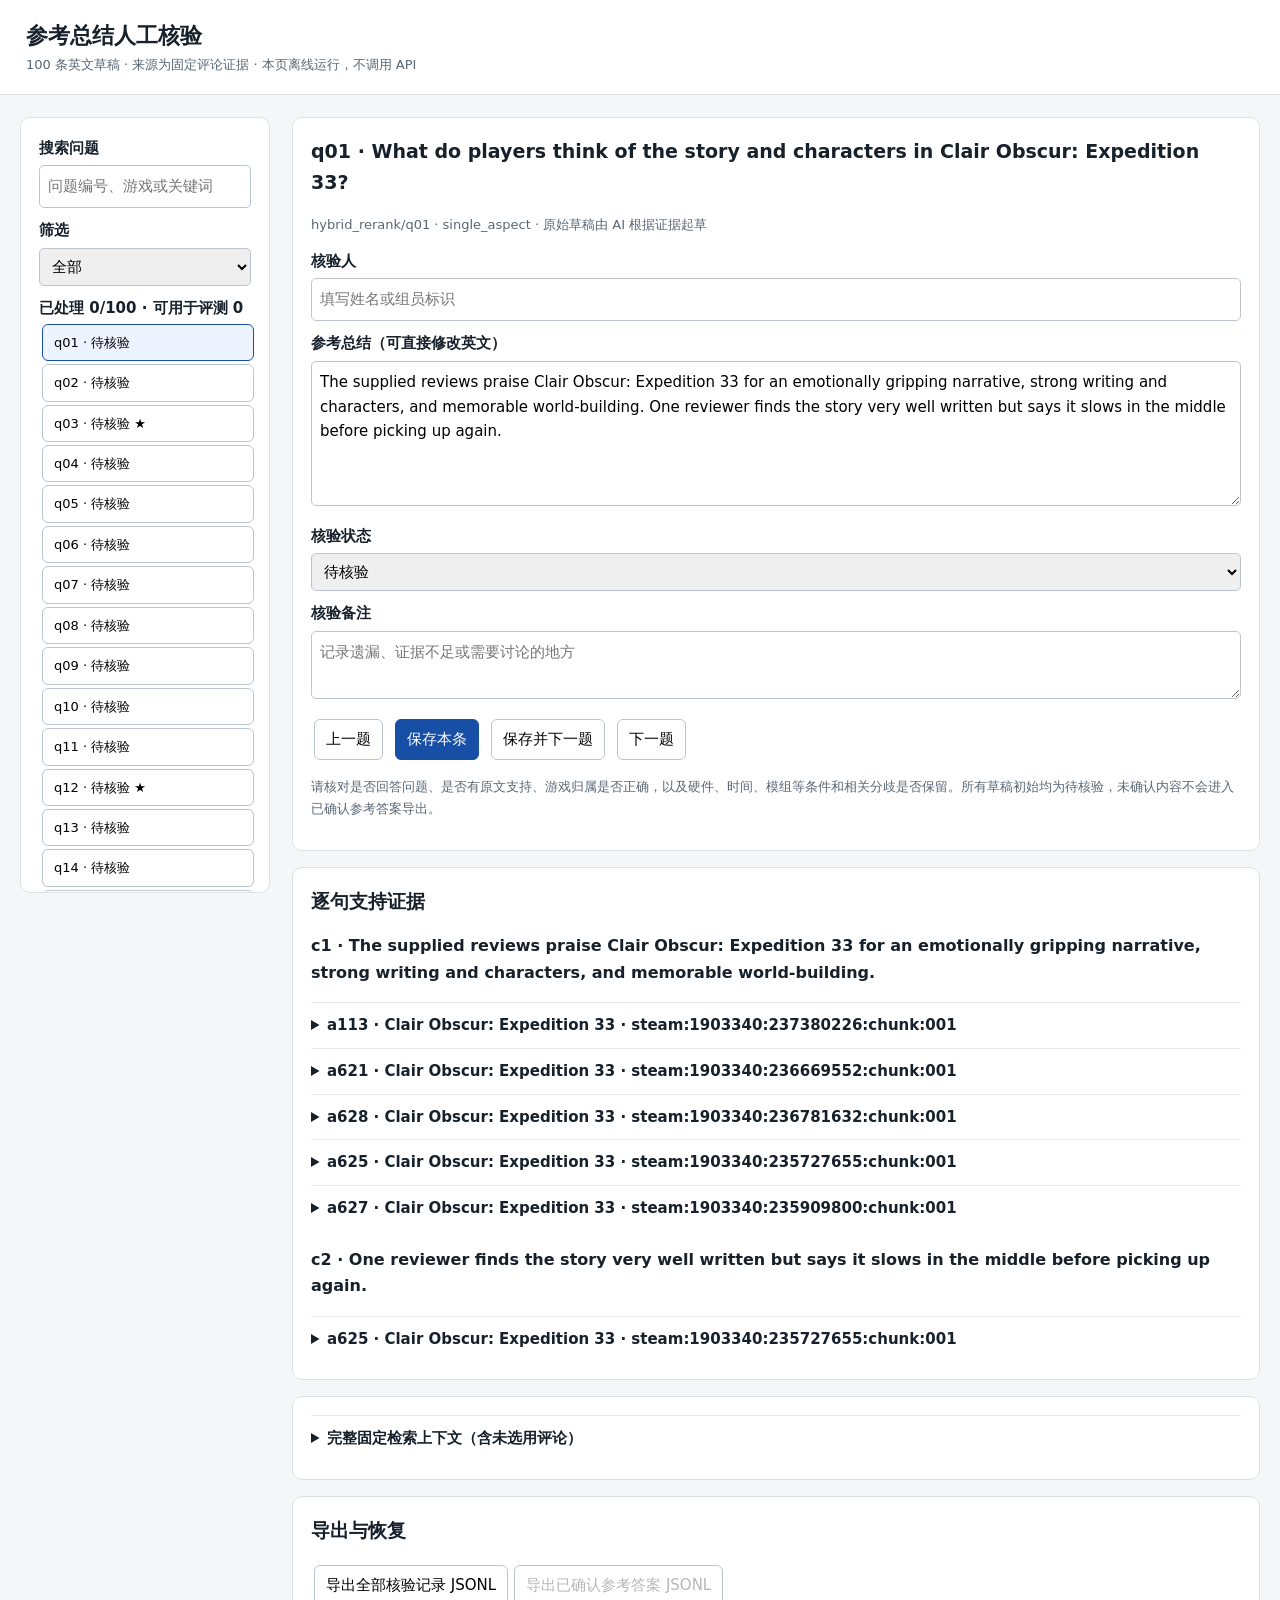
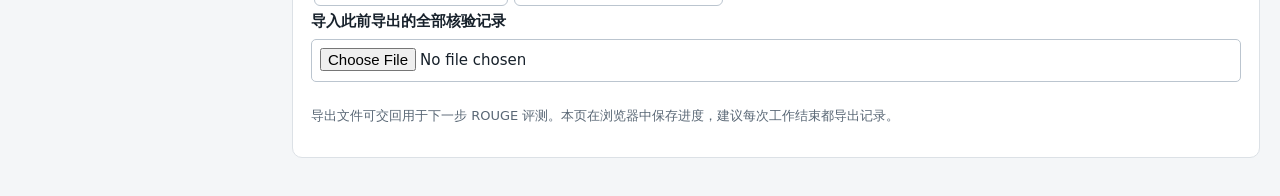
==== data/reference_summaries/drafts/review.html @ 27ceebaa "Draft evidence-grounded summary references for human review" ====
<!doctype html>
<html lang="zh-CN"><meta charset="utf-8"><meta name="viewport" content="width=device-width,initial-scale=1">
<title>参考总结人工核验 · AI6127</title>
<style>
body{font:15px/1.65 system-ui,sans-serif;margin:0;background:#f4f6f8;color:#17212b}header{background:#fff;border-bottom:1px solid #ddd;padding:18px 26px}h1{font-size:22px;margin:0}main{display:grid;grid-template-columns:250px minmax(0,1fr);gap:22px;max-width:1400px;margin:22px auto;padding:0 20px}aside,.card{background:#fff;border:1px solid #dce1e6;border-radius:10px;padding:18px;margin-bottom:16px}aside{align-self:start;max-height:82vh;overflow:auto;position:sticky;top:12px}button,input,select,textarea{font:inherit}button{cursor:pointer;padding:7px 11px;border:1px solid #bbc5cf;border-radius:6px;background:white;margin:3px}button.primary{background:#174ea6;color:#fff;border-color:#174ea6}input,select,textarea{box-sizing:border-box;width:100%;border:1px solid #bbc5cf;border-radius:5px;padding:8px;margin:5px 0 10px}textarea{min-height:145px;resize:vertical}#queries button{display:block;text-align:left;width:100%;font-size:13px}#queries button.active{border-color:#174ea6;background:#eef4ff}.muted{color:#596775;font-size:13px}.note{background:#fff7dc;border-left:4px solid #d89d00;padding:10px 14px}.quote{white-space:pre-wrap;background:#f6f8fa;padding:12px;border-radius:5px;font-size:14px}h2{font-size:19px;margin-top:0}h3{font-size:16px}summary{cursor:pointer;font-weight:600}details{border-top:1px solid #e5e8eb;padding:10px 0}#message{color:#174ea6;margin:8px 0}label{display:block;font-weight:600}#progress{font-weight:600}.toolbar{display:flex;gap:6px;flex-wrap:wrap}@media(max-width:800px){main{grid-template-columns:1fr}aside{position:static;max-height:230px}}
</style>
<header><h1>参考总结人工核验</h1><div class="muted">100 条英文草稿 · 来源为固定评论证据 · 本页离线运行，不调用 API</div></header>
<main><aside><label for="search">搜索问题</label><input id="search" placeholder="问题编号、游戏或关键词"><label for="filter">筛选</label><select id="filter"><option value="all">全部</option><option value="pending">待核验</option><option value="priority">优先核验：证据边界与限定条件</option><option value="accepted">已确认或修改</option></select><div id="progress"></div><div id="queries"></div></aside>
<section><div class="card"><h2 id="question"></h2><p class="muted" id="case-meta"></p><p id="scope-note" class="note" hidden></p><label for="reviewer">核验人</label><input id="reviewer" placeholder="填写姓名或组员标识"><label for="reference">参考总结（可直接修改英文）</label><textarea id="reference"></textarea><label for="decision">核验状态</label><select id="decision"><option value="pending">待核验</option><option value="approved">确认原草稿</option><option value="edited">修改后确认</option><option value="rejected">不采用，暂不作为参考答案</option></select><label for="notes">核验备注</label><textarea id="notes" style="min-height:65px" placeholder="记录遗漏、证据不足或需要讨论的地方"></textarea><div class="toolbar"><button id="previous">上一题</button><button id="save" class="primary">保存本条</button><button id="save-next">保存并下一题</button><button id="next">下一题</button></div><div id="message" role="status"></div><p class="muted">请核对是否回答问题、是否有原文支持、游戏归属是否正确，以及硬件、时间、模组等条件和相关分歧是否保留。所有草稿初始均为待核验，未确认内容不会进入已确认参考答案导出。</p></div>
<div class="card"><h2>逐句支持证据</h2><div id="claim-evidence"></div></div>
<div class="card"><details><summary>完整固定检索上下文（含未选用评论）</summary><div id="all-evidence"></div></details></div>
<div class="card"><h2>导出与恢复</h2><button id="export-all">导出全部核验记录 JSONL</button><button id="export-approved">导出已确认参考答案 JSONL</button><label for="import">导入此前导出的全部核验记录</label><input id="import" type="file" accept=".jsonl,.json"><p class="muted">导出文件可交回用于下一步 ROUGE 评测。本页在浏览器中保存进度，建议每次工作结束都导出记录。</p></div></section></main>
<script id="draft-data" type="application/json">[{"id": "hybrid_rerank/q01", "query_id": "q01", "query": "What do players think of the story and characters in Clair Obscur: Expedition 33?", "query_type": "single_aspect", "target_games": ["Clair Obscur: Expedition 33"], "draft_reference_summary": "The supplied reviews praise Clair Obscur: Expedition 33 for an emotionally gripping narrative, strong writing and characters, and memorable world-building. One reviewer finds the story very well written but says it slows in the middle before picking up again.", "reference": null, "review_status": "pending", "reviewer": "", "review_notes": "", "drafted_by": "assistant", "human_reviewed": false, "context_sha256": "7af59c6c6f4c9b48e28a5bf43393e045c82f1471c44e0aca0e6c3d0bb4e64080", "draft_claims": [{"claim_id": "c1", "text": "The supplied reviews praise Clair Obscur: Expedition 33 for an emotionally gripping narrative, strong writing and characters, and memorable world-building.", "source_role": "supporting_review", "supporting_evidence": [{"sample_id": "a113", "chunk_id": "steam:1903340:237380226:chunk:001", "game_name": "Clair Obscur: Expedition 33", "quote": "✅ Pros: Emotionally gripping narrative with deep themes, innovative turn-based combat with real-time parry/dodge mechanics, breathtaking Surrealist \u0026 Belle Époque art direction, phenomenal soundtrack and top-tier voice acting.\n❌ Cons: Strict combat timing requirements can feel exhausting for some, linear world exploration with limited traversal options, lack of a minimap and minor visual lip-sync bugs.\n🏆Rating: 8.8 / 10", "start": 0, "end": 423, "offset_unit": "unicode_codepoint", "source_url": "https://steamcommunity.com/profiles/76561198340334007/recommended/1903340/"}, {"sample_id": "a621", "chunk_id": "steam:1903340:236669552:chunk:001", "game_name": "Clair Obscur: Expedition 33", "quote": "Chrono trigger WAS my favorite game of all time. I play and enjoy every genre of gaming. FPS, Metroidvanias, Rogue lites, Platformers and so on. Expedition 33 did everything that Chrono trigger didn't, and was just as innovative. Absolute perfection. Story, Writing, Voice Acting, Pacing, Gameplay, Graphics, Soundtrack... ALL 10's.\n\nImagine playing an incredibly fun and challenging game, and reading the greatest book, and watching the best movie... all at the SAME TIME. Brain broken. You owe it to yourself to play this one through.", "start": 0, "end": 536, "offset_unit": "unicode_codepoint", "source_url": "https://steamcommunity.com/profiles/76561199070424998/recommended/1903340/"}, {"sample_id": "a628", "chunk_id": "steam:1903340:236781632:chunk:001", "game_name": "Clair Obscur: Expedition 33", "quote": "Expedition 33 was an amazing experience from start to finish. The story, music, visuals and combat are all fantastic, and it's one of those games that sticks with you long after you finish it. Definitely worth playing.", "start": 0, "end": 218, "offset_unit": "unicode_codepoint", "source_url": "https://steamcommunity.com/profiles/76561198107443086/recommended/1903340/"}, {"sample_id": "a625", "chunk_id": "steam:1903340:235727655:chunk:001", "game_name": "Clair Obscur: Expedition 33", "quote": "- Soundtrack is phenomenal\n- Story is incredibly well written, although slightly stagnates in the middle but then picks up again\n- Characters are intriguing and well-designed\n- Exploration is somewhat rewarding\n- Combat is serviceable, with decent enemy variety, nothing groundbreaking but not bad either\n\nThe story, characters and soundtrack heavily carries the game.\n\n8/10", "start": 0, "end": 374, "offset_unit": "unicode_codepoint", "source_url": "https://steamcommunity.com/profiles/76561198209703324/recommended/1903340/"}, {"sample_id": "a627", "chunk_id": "steam:1903340:235909800:chunk:001", "game_name": "Clair Obscur: Expedition 33", "quote": "Those who love turn based combat and little bit of difficulty, soundtracks are really good and world building is beautiful, I usually like fromsoftware art direction but here they did a good job.\nI am looking forward to future \"Clair Obscur:\" titles", "start": 0, "end": 249, "offset_unit": "unicode_codepoint", "source_url": "https://steamcommunity.com/profiles/76561199087995165/recommended/1903340/"}]}, {"claim_id": "c2", "text": "One reviewer finds the story very well written but says it slows in the middle before picking up again.", "source_role": "supporting_review", "supporting_evidence": [{"sample_id": "a625", "chunk_id": "steam:1903340:235727655:chunk:001", "game_name": "Clair Obscur: Expedition 33", "quote": "- Soundtrack is phenomenal\n- Story is incredibly well written, although slightly stagnates in the middle but then picks up again\n- Characters are intriguing and well-designed\n- Exploration is somewhat rewarding\n- Combat is serviceable, with decent enemy variety, nothing groundbreaking but not bad either\n\nThe story, characters and soundtrack heavily carries the game.\n\n8/10", "start": 0, "end": 374, "offset_unit": "unicode_codepoint", "source_url": "https://steamcommunity.com/profiles/76561198209703324/recommended/1903340/"}]}], "fixed_context": [{"chunk_id": "steam:1903340:233702152:chunk:001", "text": "At first, the turn-based combat made me think this looked like a mobile game. But after watching a few videos, reading reviews, and playing for just two hours, I realized how incredible it truly is. The story, unique combat system, visuals, and optimization are all outstanding. Clair Obscur: Expedition 33 is an unforgettable experience that will stay with me forever. I’ll definitely play it again.", "game_name": "Clair Obscur: Expedition 33", "source_url": "https://steamcommunity.com/profiles/76561198104160549/recommended/1903340/"}, {"chunk_id": "steam:1903340:236781632:chunk:001", "text": "Expedition 33 was an amazing experience from start to finish. The story, music, visuals and combat are all fantastic, and it's one of those games that sticks with you long after you finish it. Definitely worth playing.", "game_name": "Clair Obscur: Expedition 33", "source_url": "https://steamcommunity.com/profiles/76561198107443086/recommended/1903340/"}, {"chunk_id": "steam:1903340:236669552:chunk:001", "text": "Chrono trigger WAS my favorite game of all time. I play and enjoy every genre of gaming. FPS, Metroidvanias, Rogue lites, Platformers and so on. Expedition 33 did everything that Chrono trigger didn't, and was just as innovative. Absolute perfection. Story, Writing, Voice Acting, Pacing, Gameplay, Graphics, Soundtrack... ALL 10's.\n\nImagine playing an incredibly fun and challenging game, and reading the greatest book, and watching the best movie... all at the SAME TIME. Brain broken. You owe it to yourself to play this one through.", "game_name": "Clair Obscur: Expedition 33", "source_url": "https://steamcommunity.com/profiles/76561199070424998/recommended/1903340/"}, {"chunk_id": "steam:1903340:235727655:chunk:001", "text": "- Soundtrack is phenomenal\n- Story is incredibly well written, although slightly stagnates in the middle but then picks up again\n- Characters are intriguing and well-designed\n- Exploration is somewhat rewarding\n- Combat is serviceable, with decent enemy variety, nothing groundbreaking but not bad either\n\nThe story, characters and soundtrack heavily carries the game.\n\n8/10", "game_name": "Clair Obscur: Expedition 33", "source_url": "https://steamcommunity.com/profiles/76561198209703324/recommended/1903340/"}, {"chunk_id": "steam:367520:235420004:chunk:001", "text": "One of the best games I've played, coming from someone who doesn't generally play platformers, metroidvanias, or souls-likes. Beautiful game, challenging gameplay, and incredible story and characters. Plenty for any type of player and it will be my life mission to platinum the game", "game_name": "Hollow Knight", "source_url": "https://steamcommunity.com/profiles/76561198318975591/recommended/367520/"}, {"chunk_id": "steam:1903340:235909800:chunk:001", "text": "Those who love turn based combat and little bit of difficulty, soundtracks are really good and world building is beautiful, I usually like fromsoftware art direction but here they did a good job.\nI am looking forward to future \"Clair Obscur:\" titles", "game_name": "Clair Obscur: Expedition 33", "source_url": "https://steamcommunity.com/profiles/76561199087995165/recommended/1903340/"}, {"chunk_id": "steam:1056960:221072825:chunk:001", "text": "BOOORING!!! I don't recommend it for the gameplay overall, just the story... I just played because I was curious of the story.\nIt has nothing to do with previous games, just same universe. Bad jokes....like very bad.\nOnly 6 main missions ... 2 of them at the end.\nYou have to level up character to do main story missions...side quest are boring, repetitive...go there, come back, go again there over and over again ... scaling enemies with your character, stealth it's almost dead, only run and gun.", "game_name": "Wolfenstein: Youngblood", "source_url": "https://steamcommunity.com/profiles/76561198152333804/recommended/1056960/"}, {"chunk_id": "steam:1174180:237371359:chunk:001", "text": "the online portion of this game is absolute garbage. just complete and utter pay for play trash. HOWEVER... the story line is AMAZING, the single player world is one of the best i have ever encountered, and the character interactions are second to none. dont play the online version. but lose yourself in the single player content for 1000 hours and thank me later.", "game_name": "Red Dead Redemption 2", "source_url": "https://steamcommunity.com/profiles/76561198862492879/recommended/1174180/"}, {"chunk_id": "steam:1903340:237380226:chunk:001", "text": "✅ Pros: Emotionally gripping narrative with deep themes, innovative turn-based combat with real-time parry/dodge mechanics, breathtaking Surrealist \u0026 Belle Époque art direction, phenomenal soundtrack and top-tier voice acting.\n❌ Cons: Strict combat timing requirements can feel exhausting for some, linear world exploration with limited traversal options, lack of a minimap and minor visual lip-sync bugs.\n🏆Rating: 8.8 / 10", "game_name": "Clair Obscur: Expedition 33", "source_url": "https://steamcommunity.com/profiles/76561198340334007/recommended/1903340/"}, {"chunk_id": "steam:271590:237064804:chunk:001", "text": "The three character approach is very interesting. At points it feels like the story is completely fluid and moving at the same pace for all but at other points it really drags. The driving system is very engaging, as well as combat. However, once you clear the game I hope you like menial collectible quests.\n\nOverall, this is a great game and you should play it at least once.", "game_name": "Grand Theft Auto V Legacy", "source_url": "https://steamcommunity.com/profiles/76561199594734186/recommended/271590/"}], "priority_review": false, "assistant_review_note": "", "reference_scope": "Question-conditioned summary of the supplied context only", "checks": {"all_sources_in_fixed_context": true, "all_quotes_exact": true}}, {"id": "hybrid_rerank/q02", "query_id": "q02", "query": "How is the soundtrack in Hollow Knight?", "query_type": "single_aspect", "target_games": ["Hollow Knight"], "draft_reference_summary": "Reviewers praise Hollow Knight's soundtrack as phenomenal and hauntingly beautiful. One review highlights Christopher Larkin's score as part of the atmosphere of Hallownest's ruins and forgotten kingdom.", "reference": null, "review_status": "pending", "reviewer": "", "review_notes": "", "drafted_by": "assistant", "human_reviewed": false, "context_sha256": "d3d88e5a60735e2bfb993f88a68e5bb93ef542c78c7d2258b60905efb6e067da", "draft_claims": [{"claim_id": "c1", "text": "Reviewers praise Hollow Knight's soundtrack as phenomenal and hauntingly beautiful.", "source_role": "supporting_review", "supporting_evidence": [{"sample_id": "a279", "chunk_id": "steam:367520:235591978:chunk:001", "game_name": "Hollow Knight", "quote": "Hollow Knight is a once-in-a-lifetime experience. Its deeply immersive worldbuilding and masterful storytelling come together to create an unforgettable narrative. The phenomenal soundtrack also deserves every bit of praise it receives. Christopher Larkin was truly cooking, and many tracks have found their way into my everyday playlists.\nThe gameplay is equally impressive. Many boss fights feel like a dance as you weave in attacks and spells while dodging each strike. Having 100%ed this game and explored every corner of its world, I can’t recommend it highly enough to anyone looking for a rewarding time sink.", "start": 0, "end": 616, "offset_unit": "unicode_codepoint", "source_url": "https://steamcommunity.com/profiles/76561199211212811/recommended/367520/"}, {"sample_id": "a381", "chunk_id": "steam:367520:237310292:chunk:001", "game_name": "Hollow Knight", "quote": "Hollow Knight is an amazing game with beautiful artstyle, phenomenal soundtrack and very very deep lore, but sometimes it can be difficult.\nIt is probably the best purchase in my life and is worth recommending.\nAlso GAME IS FILLED WITH BUGS.", "start": 0, "end": 241, "offset_unit": "unicode_codepoint", "source_url": "https://steamcommunity.com/profiles/76561199560201160/recommended/367520/"}, {"sample_id": "a002", "chunk_id": "steam:367520:236128627:chunk:001", "game_name": "Hollow Knight", "quote": "Absolute Masterpiece! (9/10)\n​Hollow Knight is a breathtaking journey through a beautifully dark and tragic world. Everything in this game comes together perfectly to create an unforgettable experience:\n​Gameplay \u0026 Combat: Silky-smooth mechanics, tight controls, and rewarding progression.\n​Music \u0026 Atmosphere: The soundtrack and visual design are hauntingly beautiful, drawing you deep into the lore of Hallownest.\n​Challenge: The difficulty is tough and demanding, but incredibly satisfying to master.\n​Final Score: 9 / 10\nThe only reason it’s not a full 10/10 is the lack of official Arabic lauage support. Other than that, it is near perfection. Highly recommended to anyone who loves Metroidvanias and great storytelling!", "start": 0, "end": 726, "offset_unit": "unicode_codepoint", "source_url": "https://steamcommunity.com/profiles/76561198416553641/recommended/367520/"}]}, {"claim_id": "c2", "text": "One review highlights Christopher Larkin's score as part of the atmosphere of Hallownest's ruins and forgotten kingdom.", "source_role": "supporting_review", "supporting_evidence": [{"sample_id": "a719", "chunk_id": "steam:367520:236368691:chunk:001", "game_name": "Hollow Knight", "quote": "Hollow Knight is not just a game; it is a descent into a haunting, melancholic dream.\n\nTeam Cherry didn't just build a world; they unearthed a vast, forgotten kingdom. Hallownest is a masterclass in atmospheric storytelling, where every rain-soaked ruin in the City of Tears and every shadow in Deepnest echoes with lost glory, backed by Christopher Larkin’s achingly gorgeous score.\n\nThe gameplay is surgical perfection. Tight, responsive controls, the hypnotic satisfaction of nail-pogoing, and boss fights that demand absolute respect and rhythm. You get lost, you adapt, you overcome.\n\nAn untouchable monument of the Metroidvania genre and an absolute work of art. 10/10.", "start": 0, "end": 675, "offset_unit": "unicode_codepoint", "source_url": "https://steamcommunity.com/profiles/76561199865856229/recommended/367520/"}]}], "fixed_context": [{"chunk_id": "steam:367520:235591978:chunk:001", "text": "Hollow Knight is a once-in-a-lifetime experience. Its deeply immersive worldbuilding and masterful storytelling come together to create an unforgettable narrative. The phenomenal soundtrack also deserves every bit of praise it receives. Christopher Larkin was truly cooking, and many tracks have found their way into my everyday playlists.\nThe gameplay is equally impressive. Many boss fights feel like a dance as you weave in attacks and spells while dodging each strike. Having 100%ed this game and explored every corner of its world, I can’t recommend it highly enough to anyone looking for a rewarding time sink.", "game_name": "Hollow Knight", "source_url": "https://steamcommunity.com/profiles/76561199211212811/recommended/367520/"}, {"chunk_id": "steam:367520:237310292:chunk:001", "text": "Hollow Knight is an amazing game with beautiful artstyle, phenomenal soundtrack and very very deep lore, but sometimes it can be difficult.\nIt is probably the best purchase in my life and is worth recommending.\nAlso GAME IS FILLED WITH BUGS.", "game_name": "Hollow Knight", "source_url": "https://steamcommunity.com/profiles/76561199560201160/recommended/367520/"}, {"chunk_id": "steam:367520:236368691:chunk:001", "text": "Hollow Knight is not just a game; it is a descent into a haunting, melancholic dream.\n\nTeam Cherry didn't just build a world; they unearthed a vast, forgotten kingdom. Hallownest is a masterclass in atmospheric storytelling, where every rain-soaked ruin in the City of Tears and every shadow in Deepnest echoes with lost glory, backed by Christopher Larkin’s achingly gorgeous score.\n\nThe gameplay is surgical perfection. Tight, responsive controls, the hypnotic satisfaction of nail-pogoing, and boss fights that demand absolute respect and rhythm. You get lost, you adapt, you overcome.\n\nAn untouchable monument of the Metroidvania genre and an absolute work of art. 10/10.", "game_name": "Hollow Knight", "source_url": "https://steamcommunity.com/profiles/76561199865856229/recommended/367520/"}, {"chunk_id": "steam:1030300:236803607:chunk:001", "text": "This game improves on hollow knight. The sound track is amazing, the movement is smooth and fast paced, the combat is awesome. It's a really good game except for some of the runbacks and places such as bilewater is a pain in the ass. You really have to be passionate about the hollow knight universe to really enjoy this game. As someone who is really passionate about Hollow Knight (Reached to the top of P5), this game felt natural. The bosses were not too difficult since I am used to the movement and seeing openings etc. But I can see a person completely new to hollow knight suffer with the past faced gameplay and double heart damage. I would really suggest playing Hollow Knight first and then picking this game up. If u already beat Hollow Knight, this game is a must play.", "game_name": "Hollow Knight: Silksong", "source_url": "https://steamcommunity.com/profiles/76561198194264633/recommended/1030300/"}, {"chunk_id": "steam:367520:236128627:chunk:001", "text": "Absolute Masterpiece! (9/10)\n​Hollow Knight is a breathtaking journey through a beautifully dark and tragic world. Everything in this game comes together perfectly to create an unforgettable experience:\n​Gameplay \u0026 Combat: Silky-smooth mechanics, tight controls, and rewarding progression.\n​Music \u0026 Atmosphere: The soundtrack and visual design are hauntingly beautiful, drawing you deep into the lore of Hallownest.\n​Challenge: The difficulty is tough and demanding, but incredibly satisfying to master.\n​Final Score: 9 / 10\nThe only reason it’s not a full 10/10 is the lack of official Arabic lauage support. Other than that, it is near perfection. Highly recommended to anyone who loves Metroidvanias and great storytelling!", "game_name": "Hollow Knight", "source_url": "https://steamcommunity.com/profiles/76561198416553641/recommended/367520/"}, {"chunk_id": "steam:1030300:236914026:chunk:001", "text": "Absolutely phenomenal follow up to the OG Hollowknight. Steps it up in pretty much every single way. Platforming is absolutely brutal though. Way harder than anything in the base Hollowknight game.\n\nBanger soundtrack, excellent visual design, crispy platforming, challenging bosses. This game does it all. 10/10", "game_name": "Hollow Knight: Silksong", "source_url": "https://steamcommunity.com/profiles/76561198068322533/recommended/1030300/"}, {"chunk_id": "steam:367520:236651301:chunk:001", "text": "Hollow knight is a great game and through out the 2 years of playing, its great. It kicks you off without knowing anything, simple controlls, expesaly on controllor. It has a amazing story, so lore deap charicters, and its amazing as a bullet easy to hell 2d platformer and great backtrack/areas, good sound tracks, and nice boss fights. also replayable with a charm (loadout) sistem. one thing... speedrun achivement.", "game_name": "Hollow Knight", "source_url": "https://steamcommunity.com/profiles/76561199527655529/recommended/367520/"}, {"chunk_id": "steam:1030300:235783774:chunk:001", "text": "Honestly, after waiting for what felt like forever, stepping into Pharloom as Hornet was worth every single second. I’m definitely not the most skilled gamer out there I died way more times than I’d like to admit but Hollow Knight: Silksong is an absolute masterpiece.\n\nThe movement feels so fluid and acrobatic compared to the original. Jumping, sprinting, and using Hornet’s needle craft makes combat feel like a fast-paced dance. The handcrafted art style, atmospheric music, and intricate world design continually blew me away. Every new area had me completely immersed, even when a brutal boss had me stuck for an hour.\n\nIt’s tough, but every victory feels earned and ridiculously satisfying. If you enjoy action platformers, atmospheric worlds, or just a really solid challenge, I can't recommend this game enough. Do yourself a favor and give it a play you won't regret it!", "game_name": "Hollow Knight: Silksong", "source_url": "https://steamcommunity.com/profiles/76561198758183681/recommended/1030300/"}, {"chunk_id": "steam:1030300:235355058:chunk:001", "text": "A true masterpiece. It´s like Hollow Knight on hard mode. Story does not disappoint. Music is phenomenal. It has very innovative platforming and it´s fun to play. Bosses are hard and challenging. Definitely worth exploring every corner of the pharloom.", "game_name": "Hollow Knight: Silksong", "source_url": "https://steamcommunity.com/profiles/76561198079620799/recommended/1030300/"}, {"chunk_id": "steam:1030300:236170771:chunk:001", "text": "10/10, but it is not for everyone. The designs and music are beautiful, but the gameplay strategy is nothing like hollowknight since you can't just tank your way through. You need to have way more patience and punish enemy openings. The runbacks are a little longer maybe but i'd say that they are required to actually master the movements. The game can be frustrating at the beginning because it is punishing, but it is still fair. I've also heard that there were bugs when it came out but they were all fixed by the time I started the game.", "game_name": "Hollow Knight: Silksong", "source_url": "https://steamcommunity.com/profiles/76561198365268657/recommended/1030300/"}], "priority_review": false, "assistant_review_note": "", "reference_scope": "Question-conditioned summary of the supplied context only", "checks": {"all_sources_in_fixed_context": true, "all_quotes_exact": true}}, {"id": "hybrid_rerank/q03", "query_id": "q03", "query": "How well does Cyberpunk 2077 run on PC these days?", "query_type": "single_aspect", "target_games": ["Cyberpunk 2077"], "draft_reference_summary": "One reviewer reports that their PC cannot run Cyberpunk 2077 even at the lowest graphics settings.", "reference": null, "review_status": "pending", "reviewer": "", "review_notes": "", "drafted_by": "assistant", "human_reviewed": false, "context_sha256": "fdc2eb0277da2a61f8b7be624d8149fa9473f97c537bf7d8a96c05ee81047c22", "draft_claims": [{"claim_id": "c1", "text": "One reviewer reports that their PC cannot run Cyberpunk 2077 even at the lowest graphics settings.", "source_role": "supporting_review", "supporting_evidence": [{"sample_id": "a256", "chunk_id": "steam:1091500:237091103:chunk:001", "game_name": "Cyberpunk 2077", "quote": "i absolutely love cyberpunk on my console, however i bought it for my pc to play it with mods only to find utter disappointment. my pc cant even run this game on the worst possible graphics even with a 4060. its not the fps part but the fact that it has latency delay like crazy. it feels like im playing on an old 70 inch tv with how bad the delay is. i cant aim properly because of it or do much of anything as it makes me motion sick. i looked it up and its an extremely common problem for this game that even downloading mods, updating and tweaking my drivers, and tons of research hasn't fixed at all. cant even refund it because i took too much time trying to resolve the issue. 0/10 on pc.", "start": 0, "end": 696, "offset_unit": "unicode_codepoint", "source_url": "https://steamcommunity.com/profiles/76561199120418830/recommended/1091500/"}]}], "fixed_context": [{"chunk_id": "steam:1091500:237091103:chunk:001", "text": "i absolutely love cyberpunk on my console, however i bought it for my pc to play it with mods only to find utter disappointment. my pc cant even run this game on the worst possible graphics even with a 4060. its not the fps part but the fact that it has latency delay like crazy. it feels like im playing on an old 70 inch tv with how bad the delay is. i cant aim properly because of it or do much of anything as it makes me motion sick. i looked it up and its an extremely common problem for this game that even downloading mods, updating and tweaking my drivers, and tons of research hasn't fixed at all. cant even refund it because i took too much time trying to resolve the issue. 0/10 on pc.", "game_name": "Cyberpunk 2077", "source_url": "https://steamcommunity.com/profiles/76561199120418830/recommended/1091500/"}, {"chunk_id": "steam:2246340:233740143:chunk:001", "text": "It runs well on my pc and is fun to play in multiplayer, i don't like the gogmazios grind for endgame builds.\nBut overall a solid base game and I can't wait for Ascendence!", "game_name": "Monster Hunter Wilds", "source_url": "https://steamcommunity.com/profiles/76561199787790111/recommended/2246340/"}, {"chunk_id": "steam:1091500:235638992:chunk:001", "text": "Cyberpunk 2077 is one of the best open-world story games i've ever played. It's compelling, complex, and I love that you can, in a way, pave your own story. If you can, run it on max graphics. It looks so beautiful.", "game_name": "Cyberpunk 2077", "source_url": "https://steamcommunity.com/profiles/76561199122861786/recommended/1091500/"}, {"chunk_id": "steam:271590:237365428:chunk:001", "text": "very good game, ive been playing on ps4 and now on pc i can finnaly enjoy better/modded graphics\n\nlove it\n\nperformance is great +250 fps in single player", "game_name": "Grand Theft Auto V Legacy", "source_url": "https://steamcommunity.com/profiles/76561198722109252/recommended/271590/"}, {"chunk_id": "steam:3764200:237413147:chunk:001", "text": "Just buy the game. Its absolutely worth the $70 price tag. The game is also really well optimized, It ran very smoothly at 1440p on my 5 year old PC.", "game_name": "Resident Evil Requiem", "source_url": "https://steamcommunity.com/profiles/76561199090441570/recommended/3764200/"}, {"chunk_id": "steam:1091500:237019154:chunk:001", "text": "Cyberpunk 2077 is The Elder Scrolls IV: Oblivion if it took place in the future. As such, Phantom Liberty shares the throne for \"Best DLC\" to me alongside Shivering Isles. Everything about this game from its builds, story, aesthetics, gameplay, OST, voice acting, replay value, player agency, branching choices, and more is a 10/10. I am glad I did not play this game on launch and got to experience it as the polished masterpiece it is today.", "game_name": "Cyberpunk 2077", "source_url": "https://steamcommunity.com/profiles/76561198170471587/recommended/1091500/"}, {"chunk_id": "steam:1030300:235307690:chunk:001", "text": "Amazing game, runs at a consistent 144 fps on my handheld PC (See specs attached to this review). The games deep exploration also feels amazing too, the only exception is that there are quite a few gank boss fights but they're doable!", "game_name": "Hollow Knight: Silksong", "source_url": "https://steamcommunity.com/profiles/76561199137873625/recommended/1030300/"}, {"chunk_id": "steam:1091500:237099475:chunk:001", "text": "Probably in my top five favorite games of all time. I've played through this game over 5 times on my Xbox One and finally got a pc a few days ago and- WHEW! what a difference! like playing the game for the first time all over again! (except without crashing at the end of the prologue this time haha!)\n\nI had always seen videos of the newer updates but i never quite understood just how different it really is. The game is also beautiful on what from I understand is a relatively outdated pc. It really puts Xbox to shame. It makes me sad that I wasted so many years playing an inferior version of what my dream game has always been!", "game_name": "Cyberpunk 2077", "source_url": "https://steamcommunity.com/profiles/76561198630887843/recommended/1091500/"}, {"chunk_id": "steam:271590:235792943:chunk:001", "text": "this game is pretty good, even tho i think in pc without FiveM it might be dead. story mode is a bit trash. online mode is just too boring nowadays. at the prime of this game i will chose this game any day but now its not that fun anymore.", "game_name": "Grand Theft Auto V Legacy", "source_url": "https://steamcommunity.com/profiles/76561199673147547/recommended/271590/"}, {"chunk_id": "steam:952070:223964760:chunk:001", "text": "Game has great reviews for console, however for PC it's a giant mess. Clunky controls, no dedicated servers, as well as zero playerbase. Stay away from this one.", "game_name": "Resident Evil Resistance", "source_url": "https://steamcommunity.com/profiles/76561199466274568/recommended/952070/"}], "priority_review": true, "assistant_review_note": "Only one direct performance complaint is in the strict reference set. Avoid inferring smooth performance from praise of graphics.", "reference_scope": "Question-conditioned summary of the supplied context only", "checks": {"all_sources_in_fixed_context": true, "all_quotes_exact": true}}, {"id": "hybrid_rerank/q04", "query_id": "q04", "query": "Does Monster Hunter Wilds run smoothly, or is the frame rate a problem?", "query_type": "single_aspect", "target_games": ["Monster Hunter Wilds"], "draft_reference_summary": "PC performance reports vary: one reviewer gets 50–60 FPS on a low-end PC with some drops in the Plains, while another reports about 50 FPS with balanced DLSS and no frame generation. Some reviewers report smooth laptop play or improvements after fixes, whereas another still needs frame generation; performance therefore depends on the reported setup and experience.", "reference": null, "review_status": "pending", "reviewer": "", "review_notes": "", "drafted_by": "assistant", "human_reviewed": false, "context_sha256": "4c6213b5b3bce013866ef4c3fb09425508818a88e871c7a4a30d02ebb5cefcd2", "draft_claims": [{"claim_id": "c1", "text": "PC performance reports vary: one reviewer gets 50–60 FPS on a low-end PC with some drops in the Plains, while another reports about 50 FPS with balanced DLSS and no frame generation.", "source_role": "supporting_review", "supporting_evidence": [{"sample_id": "a769", "chunk_id": "steam:2246340:237302690:chunk:001", "game_name": "Monster Hunter Wilds", "quote": "i've been playing for 100+ hours and i gotta say the optimization is good now since i can reach 50-60 fps even on my potato PC. but still got a slightly fps drop on Plains area tho\n\nFocus mode in Wilds really a great help for me that has a aiming issues in MH World, wound mechanic is cool mechanic with difference effects on every weapons.\n\nThe dificulties of high star monsters is okay not really hard at first and pretty easy when you already familiar with the monster pattern and behaviour. hope they increase their dificulties in Ascendences\n\noverall this game really addictive and i personally recomended this game to everyone who wants to play action games", "start": 0, "end": 663, "offset_unit": "unicode_codepoint", "source_url": "https://steamcommunity.com/profiles/76561198125361300/recommended/2246340/"}, {"sample_id": "a775", "chunk_id": "steam:2246340:236769736:chunk:001", "game_name": "Monster Hunter Wilds", "quote": "Probably the easiest monster hunter game to start playing if this is your first monster hunter.\nThe game's performance leaves a lot to be desired, but its runs at around 50 fps for me with DLSS set to balanced without frame gen, which is good enough for me.\n\nThe story's unskippable scenes and \"walks\" are pretty boring, and longer than I would like.\nIn my opinion, this game has the best combat in the monster hunter series.", "start": 0, "end": 425, "offset_unit": "unicode_codepoint", "source_url": "https://steamcommunity.com/profiles/76561199082682689/recommended/2246340/"}]}, {"claim_id": "c2", "text": "Some reviewers report smooth laptop play or improvements after fixes, whereas another still needs frame generation; performance therefore depends on the reported setup and experience.", "source_role": "supporting_review", "supporting_evidence": [{"sample_id": "a765", "chunk_id": "steam:2246340:236336973:chunk:001", "game_name": "Monster Hunter Wilds", "quote": "This game is amazing and I don't think it deserves all of the negative reviews currently. Combat is faster and feels way more tight compared to Monster Hunter World. Lots of nice quality of life improvements make the gameplay smoother and graphics are the best of any Monster hunter game ever. Some people seem to have performance issues but I have personally never hade a single crash or framedrop.", "start": 0, "end": 399, "offset_unit": "unicode_codepoint", "source_url": "https://steamcommunity.com/profiles/76561198050126333/recommended/2246340/"}, {"sample_id": "a770", "chunk_id": "steam:2246340:236388593:chunk:001", "game_name": "Monster Hunter Wilds", "quote": "Wilds is back baby!! It runs well on my laptop and Im running linux on it as well. Only issue I have is that i cant play with my friends because of some issues with crossplay on linux", "start": 0, "end": 183, "offset_unit": "unicode_codepoint", "source_url": "https://steamcommunity.com/profiles/76561198070705944/recommended/2246340/"}, {"sample_id": "a762", "chunk_id": "steam:2246340:235239867:chunk:001", "game_name": "Monster Hunter Wilds", "quote": "Fighting big monsters have never been more fun. Despite the rocky launch of this game I stuck with it for my love of the franchise, and I am very happy that with the updates past the base game has fixed so much of the performance and bugs in the game. Though my only gripe about MHWilds is how unstable some of the lobbies are sometimes I get dced from online play while other times it never happens just a lil shotty", "start": 0, "end": 417, "offset_unit": "unicode_codepoint", "source_url": "https://steamcommunity.com/profiles/76561198111273780/recommended/2246340/"}, {"sample_id": "a134", "chunk_id": "steam:2246340:236655344:chunk:001", "game_name": "Monster Hunter Wilds", "quote": "Wilds might be one of my top games of all time. Again I'm not a long time fan of the franchise, but from the games I have played, Wilds just feels like the most polished vision of Monster Hunter while working within the confines of the RE Engine.\n\nGraphically, it's beautiful, and I'm very aware that I'm fortunate enough to have experienced the game after a year of patches and QoL changes, even now I have to use frame generation to sit comfortably in the triple digit FPS range.\n\nDespite that, I really liked the story with the Guardian monsters, and just subtle elements like bows having infinite arrow coatings was really nice as a bow main. That said, wasn't a fan of the insect glaive's handling of the kinsect gauges.\n\nVery excited for Ascendance.", "start": 0, "end": 755, "offset_unit": "unicode_codepoint", "source_url": "https://steamcommunity.com/profiles/76561199017159995/recommended/2246340/"}]}], "fixed_context": [{"chunk_id": "steam:2246340:235200074:chunk:001", "text": "older monster hunter fans will try and convince you that this game is bad because its \"too easy\" and then when you go play gen u or another old monhun game the whole experience feels like getting your balls forcefully vaporized multiple times over because of how clunky and slow the controls feel. do NOT get mind controlled by them. Wilds is good. Focus mode is cool. The combat feels insanely smooth and intuitive.\n\nAnd NEVER let someone try and demean you cus u didnt start on some ancient esoteric 4000 year old secret monster hunter game that only released in china and the only way to control your character is by dancing on a ddr pad while having electric currents running through nipple clamps and a buttplug or something. These guys are just like Fromsoft fans, i swear.", "game_name": "Monster Hunter Wilds", "source_url": "https://steamcommunity.com/profiles/76561198276390878/recommended/2246340/"}, {"chunk_id": "steam:2246340:237302690:chunk:001", "text": "i've been playing for 100+ hours and i gotta say the optimization is good now since i can reach 50-60 fps even on my potato PC. but still got a slightly fps drop on Plains area tho\n\nFocus mode in Wilds really a great help for me that has a aiming issues in MH World, wound mechanic is cool mechanic with difference effects on every weapons.\n\nThe dificulties of high star monsters is okay not really hard at first and pretty easy when you already familiar with the monster pattern and behaviour. hope they increase their dificulties in Ascendences\n\noverall this game really addictive and i personally recomended this game to everyone who wants to play action games", "game_name": "Monster Hunter Wilds", "source_url": "https://steamcommunity.com/profiles/76561198125361300/recommended/2246340/"}, {"chunk_id": "steam:2246340:236336973:chunk:001", "text": "This game is amazing and I don't think it deserves all of the negative reviews currently. Combat is faster and feels way more tight compared to Monster Hunter World. Lots of nice quality of life improvements make the gameplay smoother and graphics are the best of any Monster hunter game ever. Some people seem to have performance issues but I have personally never hade a single crash or framedrop.", "game_name": "Monster Hunter Wilds", "source_url": "https://steamcommunity.com/profiles/76561198050126333/recommended/2246340/"}, {"chunk_id": "steam:2246340:235800276:chunk:001", "text": "The game's very fun, it runs a little bit on the bad side but the combat and all of the added systems are a welcome addition. I said the game runs a little bit on the bad side but it is because my PC is on the weak side of things however, it is safe to say that if you don't care about graphics that wont be an issue. But yeah, everything runs smoothly, I haven't had game-breaking bugs even with my poor graphic fidelity. For me, this is the most-polished, and best-looking entry into the franchise.", "game_name": "Monster Hunter Wilds", "source_url": "https://steamcommunity.com/profiles/76561198396151293/recommended/2246340/"}, {"chunk_id": "steam:2246340:236655344:chunk:001", "text": "Wilds might be one of my top games of all time. Again I'm not a long time fan of the franchise, but from the games I have played, Wilds just feels like the most polished vision of Monster Hunter while working within the confines of the RE Engine.\n\nGraphically, it's beautiful, and I'm very aware that I'm fortunate enough to have experienced the game after a year of patches and QoL changes, even now I have to use frame generation to sit comfortably in the triple digit FPS range.\n\nDespite that, I really liked the story with the Guardian monsters, and just subtle elements like bows having infinite arrow coatings was really nice as a bow main. That said, wasn't a fan of the insect glaive's handling of the kinsect gauges.\n\nVery excited for Ascendance.", "game_name": "Monster Hunter Wilds", "source_url": "https://steamcommunity.com/profiles/76561199017159995/recommended/2246340/"}, {"chunk_id": "steam:2246340:236769736:chunk:001", "text": "Probably the easiest monster hunter game to start playing if this is your first monster hunter.\nThe game's performance leaves a lot to be desired, but its runs at around 50 fps for me with DLSS set to balanced without frame gen, which is good enough for me.\n\nThe story's unskippable scenes and \"walks\" are pretty boring, and longer than I would like.\nIn my opinion, this game has the best combat in the monster hunter series.", "game_name": "Monster Hunter Wilds", "source_url": "https://steamcommunity.com/profiles/76561199082682689/recommended/2246340/"}, {"chunk_id": "steam:271590:235295420:chunk:001", "text": "Runs very smothly with low-normal graphics with around 45-60 fps but there are some noticable dips every now and then highly recomend the game, super fun and has a great story and online is amazing but a little stressfull!", "game_name": "Grand Theft Auto V Legacy", "source_url": "https://steamcommunity.com/profiles/76561198650620761/recommended/271590/"}, {"chunk_id": "steam:1174180:237125085:chunk:001", "text": "PEAK GAMING\nRuns smoothly without ai frame gen on my 4060 ti 16gb\nIt does randomly crash RARELY, I have only had it happen once but it is so smooth and the story mode is amazing. I highly recommend this game.", "game_name": "Red Dead Redemption 2", "source_url": "https://steamcommunity.com/profiles/76561199513329333/recommended/1174180/"}, {"chunk_id": "steam:2246340:236388593:chunk:001", "text": "Wilds is back baby!! It runs well on my laptop and Im running linux on it as well. Only issue I have is that i cant play with my friends because of some issues with crossplay on linux", "game_name": "Monster Hunter Wilds", "source_url": "https://steamcommunity.com/profiles/76561198070705944/recommended/2246340/"}, {"chunk_id": "steam:2246340:235239867:chunk:001", "text": "Fighting big monsters have never been more fun. Despite the rocky launch of this game I stuck with it for my love of the franchise, and I am very happy that with the updates past the base game has fixed so much of the performance and bugs in the game. Though my only gripe about MHWilds is how unstable some of the lobbies are sometimes I get dced from online play while other times it never happens just a lil shotty", "game_name": "Monster Hunter Wilds", "source_url": "https://steamcommunity.com/profiles/76561198111273780/recommended/2246340/"}], "priority_review": false, "assistant_review_note": "", "reference_scope": "Question-conditioned summary of the supplied context only", "checks": {"all_sources_in_fixed_context": true, "all_quotes_exact": true}}, {"id": "hybrid_rerank/q05", "query_id": "q05", "query": "What is the multiplayer experience like in Call of Duty: Warzone?", "query_type": "single_aspect", "target_games": ["Call of Duty: Warzone"], "draft_reference_summary": "The supplied Warzone reviews criticize the multiplayer experience as difficult for casual players, citing excessive movement and overly competitive matchmaking. Another reviewer complains about the absence of skill-based matchmaking, reflecting a different complaint about how opponents are selected.", "reference": null, "review_status": "pending", "reviewer": "", "review_notes": "", "drafted_by": "assistant", "human_reviewed": false, "context_sha256": "b0eb9a2d07beeefb86b7497f36d1164b5ebe002dea91e61f47a61009c3b2d056", "draft_claims": [{"claim_id": "c1", "text": "The supplied Warzone reviews criticize the multiplayer experience as difficult for casual players, citing excessive movement and overly competitive matchmaking.", "source_role": "supporting_review", "supporting_evidence": [{"sample_id": "a619", "chunk_id": "steam:1962663:230601160:chunk:001", "game_name": "Call of Duty: Warzone", "quote": "One word. AWFUL. Warzone and multiplayer is unplayable as a casual. People flying around with grappling hooks, wall bouncing off walls. The game is trying to be like apex Legends and Titanfall. I played TWO games and uninstalled it so fast. I'm annoyed as hell I can't get my money back. I've played cod since 08 and all this extra omni movement ♥♥♥♥ can go in the garbage. 2019 Cod was fine with the basic slide cancelling. But this? Too much. Top 3 worst cods i've played. Just sad.", "start": 0, "end": 484, "offset_unit": "unicode_codepoint", "source_url": "https://steamcommunity.com/profiles/76561199114185231/recommended/1962663/"}, {"sample_id": "a301", "chunk_id": "steam:1962663:213616368:chunk:001", "game_name": "Call of Duty: Warzone", "quote": "Warzone used to be fun, but now it’s just frustrating. A lot of players don’t like it because the game feels unbalanced, matchmaking is overly sweaty, and cheaters still ruin matches. Constant updates break things instead of fixing them, audio is unreliable, and performance issues make it hard to enjoy. For many people, it feels more like a grind than a fun game, and it’s lost the casual appeal that made it popular in the first place. Rating: 3/10", "start": 0, "end": 451, "offset_unit": "unicode_codepoint", "source_url": "https://steamcommunity.com/profiles/76561199867282544/recommended/1962663/"}]}, {"claim_id": "c2", "text": "Another reviewer complains about the absence of skill-based matchmaking, reflecting a different complaint about how opponents are selected.", "source_role": "supporting_review", "supporting_evidence": [{"sample_id": "a102", "chunk_id": "steam:1962663:226418944:chunk:001", "game_name": "Call of Duty: Warzone", "quote": "games ♥♥♥♥. every time i log on thinking \"oh warzone seems like itll be fun\" it isnt. it never is. the skill difference is absolutely abhorent, no skill based matchmaking means your gonna die 3 seconds after you spawn. in the rare case you dont, you spend five mins looting js to get merc'd by some tictok wannabe abusing another movement mechanic they added. COD is dead, stop ripping it from its grave and ♥♥♥♥♥♥♥ it.", "start": 0, "end": 419, "offset_unit": "unicode_codepoint", "source_url": "https://steamcommunity.com/profiles/76561199175408561/recommended/1962663/"}]}], "fixed_context": [{"chunk_id": "steam:1962663:230601160:chunk:001", "text": "One word. AWFUL. Warzone and multiplayer is unplayable as a casual. People flying around with grappling hooks, wall bouncing off walls. The game is trying to be like apex Legends and Titanfall. I played TWO games and uninstalled it so fast. I'm annoyed as hell I can't get my money back. I've played cod since 08 and all this extra omni movement ♥♥♥♥ can go in the garbage. 2019 Cod was fine with the basic slide cancelling. But this? Too much. Top 3 worst cods i've played. Just sad.", "game_name": "Call of Duty: Warzone", "source_url": "https://steamcommunity.com/profiles/76561199114185231/recommended/1962663/"}, {"chunk_id": "steam:390340:161726650:chunk:001", "text": "It's honestly not bad. Nowhere near as bad as people say it is.\n\nThe multiplayer is dead, as of writing there are 2 people currently playing, one of those being me. However the singleplayer mode is a surprisingly fun, arcade like experience with simple objectives, acceptable gameplay and a decent pool of maps.\n\nIf you can catch the game on sale or find a key for cheap somewhere, it's definitely worth playing.", "game_name": "Umbrella Corps", "source_url": "https://steamcommunity.com/profiles/76561198866096304/recommended/390340/"}, {"chunk_id": "steam:1962663:226418944:chunk:001", "text": "games ♥♥♥♥. every time i log on thinking \"oh warzone seems like itll be fun\" it isnt. it never is. the skill difference is absolutely abhorent, no skill based matchmaking means your gonna die 3 seconds after you spawn. in the rare case you dont, you spend five mins looting js to get merc'd by some tictok wannabe abusing another movement mechanic they added. COD is dead, stop ripping it from its grave and ♥♥♥♥♥♥♥ it.", "game_name": "Call of Duty: Warzone", "source_url": "https://steamcommunity.com/profiles/76561199175408561/recommended/1962663/"}, {"chunk_id": "steam:550:237493309:chunk:001", "text": "Used to be a great game. Probably the best multiplayer experience I've ever had. Now it's just modded to hell by people who are bad at it. Even the original modes are just screwed. Played one Versus attempt where I got attacked by 3 hunters, 2 smokers and a boomer at the same time. Versus is 4 v 4. Much like Don Corelone in the Godfather, look how they massacred my boy!", "game_name": "Left 4 Dead 2", "source_url": "https://steamcommunity.com/profiles/76561198278506661/recommended/550/"}, {"chunk_id": "steam:285190:207654586:chunk:001", "text": "A solid wh40k RTS with all its glory. The campaign gives you fun 12-14 hours worth of play, even though it never kinda captures the original Dawn of War's atmosphere. However, the multiplayer part of this one is fun and kinda challenging especially during the learning phase which makes it a fun experience overall.", "game_name": "Warhammer 40,000: Dawn of War III", "source_url": "https://steamcommunity.com/profiles/76561197971367389/recommended/285190/"}, {"chunk_id": "steam:1962663:213616368:chunk:001", "text": "Warzone used to be fun, but now it’s just frustrating. A lot of players don’t like it because the game feels unbalanced, matchmaking is overly sweaty, and cheaters still ruin matches. Constant updates break things instead of fixing them, audio is unreliable, and performance issues make it hard to enjoy. For many people, it feels more like a grind than a fun game, and it’s lost the casual appeal that made it popular in the first place. Rating: 3/10", "game_name": "Call of Duty: Warzone", "source_url": "https://steamcommunity.com/profiles/76561199867282544/recommended/1962663/"}, {"chunk_id": "steam:285190:228285878:chunk:001", "text": "The game is not as bad as people make it seem, the campaign is monotonous and the resources take too long, but the multiplayer is fine, and it's actually very fun if you have friends to play with you.\n\nIf you can get the game on a big discount it's worth it, but I would not buy it full price.\n\n5/10", "game_name": "Warhammer 40,000: Dawn of War III", "source_url": "https://steamcommunity.com/profiles/76561198032037312/recommended/285190/"}, {"chunk_id": "steam:390340:71999181:chunk:001", "text": "This game is not a BAD game, however it is built for multiplayer like call of duty and almost no-one plays this game, so sadly don't buy it, unless you want to do sample extraction 50 times alone.", "game_name": "Umbrella Corps", "source_url": "https://steamcommunity.com/profiles/76561198095463498/recommended/390340/"}, {"chunk_id": "steam:390340:188478216:chunk:001", "text": "It's ok. You can't play multiplayer because the servers are dead. \"The experiment\" (singleplayer) game mode is uninteresting and easy, although the 3 round ones tend to be slightly annoying. You are unable to use bought cosmetics because you can't use them in the experiment game mode and only online (I'm sure that must've been hard to implement). And like I said, the servers are dead. Get the game on sale and see if a friend is willing to, to experience online mode.", "game_name": "Umbrella Corps", "source_url": "https://steamcommunity.com/profiles/76561199119099442/recommended/390340/"}, {"chunk_id": "steam:1056960:231688169:chunk:001", "text": "It should be illegal for this to be called a \"Co-op\" or \"Multiplayer\" game. The only thing that qualifies it as such are the annoying elevators you have to open together. The story feels like the first hour of a regular Wolfenstein game. The final boss is one of the most annoying, unfair, not fun things in gaming history. What a fall off for the series.", "game_name": "Wolfenstein: Youngblood", "source_url": "https://steamcommunity.com/profiles/76561199692283353/recommended/1056960/"}], "priority_review": false, "assistant_review_note": "", "reference_scope": "Question-conditioned summary of the supplied context only", "checks": {"all_sources_in_fixed_context": true, "all_quotes_exact": true}}, {"id": "hybrid_rerank/q06", "query_id": "q06", "query": "Is Left 4 Dead 2 still fun to play with friends?", "query_type": "single_aspect", "target_games": ["Left 4 Dead 2"], "draft_reference_summary": "The supplied reviews describe Left 4 Dead 2 as enjoyable with friends, with cooperative play making the experience better. One reviewer highlights playing and modding with friends, while another specifically qualifies their enjoyment as being with friends.", "reference": null, "review_status": "pending", "reviewer": "", "review_notes": "", "drafted_by": "assistant", "human_reviewed": false, "context_sha256": "cc268715c0379ac3cf7a382c05ba3b1a8dd362f6f7d2e59ab8a1af80c8c0cba3", "draft_claims": [{"claim_id": "c1", "text": "The supplied reviews describe Left 4 Dead 2 as enjoyable with friends, with cooperative play making the experience better.", "source_role": "supporting_review", "supporting_evidence": [{"sample_id": "a414", "chunk_id": "steam:550:236932280:chunk:001", "game_name": "Left 4 Dead 2", "quote": "Left 4 Dead 2 makes some stellar improvements compared to the original in terms of gameplay and combat mechanics. It's a ton of fun to play alone or with friends. The characters aren't as memorable as L4D1's and ultimately I prefer the campaigns in the original as well. 8.9/10", "start": 0, "end": 277, "offset_unit": "unicode_codepoint", "source_url": "https://steamcommunity.com/profiles/76561199552983834/recommended/550/"}, {"sample_id": "a220", "chunk_id": "steam:550:237421361:chunk:001", "game_name": "Left 4 Dead 2", "quote": "This game is fun as ♥♥♥♥. It's always cheap, very fun to play online with friends, and it runs perfectly with literally no performance issues. Plus there's lots of mods you can get to make the game better like improved textures and other gameplay changes or just for the hell of it, you can get player models, zombie models, and other cool stuff. (be careful tho and don't be a gooner)", "start": 0, "end": 385, "offset_unit": "unicode_codepoint", "source_url": "https://steamcommunity.com/profiles/76561199861383931/recommended/550/"}, {"sample_id": "a412", "chunk_id": "steam:550:236753269:chunk:001", "game_name": "Left 4 Dead 2", "quote": "The graphics are old, but the gameplay still holds up incredibly well. Playing with friends makes it even better. and with the huge amount of workshop mods.\nAbsolutely recommended", "start": 0, "end": 179, "offset_unit": "unicode_codepoint", "source_url": "https://steamcommunity.com/profiles/76561199808274419/recommended/550/"}, {"sample_id": "a100", "chunk_id": "steam:550:235096231:chunk:001", "game_name": "Left 4 Dead 2", "quote": "Name of Game: Left 4 Dead 2\nRelease Date: Nov. 2009\nTime Started Playing: Dec, 2013\nSingleplayer: Yes.\nMultiplayer: Yes.\n****************\nAudience: Casual players\n\n****************\n\nWorth: Wait for a sale\n\n****************\n\nSpecs Needed on Computer: Minimum\n\n****************\n\nGraphics: OK\n\n****************\n\nDifficulty: Easy to learn / Hard to master\n\n****************\n\nLength: Short ( 2 - 8 hours)\n\n****************\n\nStoryline: Average\n\n****************\n\nBuggyness: A couple of bugs\n\n****************\n\n===[Pros]===\n+ A classic Valve-zombie game\n+ Funny characters\n+ Good variety of zombies\n+ Great to play with friends\n===[Cons]===\n- No cons whatsoever for this classic\n******************\n===[Summery]===\nOne of the best zombie games ever created. Even after a decade, it is still hella fun.", "start": 0, "end": 793, "offset_unit": "unicode_codepoint", "source_url": "https://steamcommunity.com/profiles/76561198026746381/recommended/550/"}]}, {"claim_id": "c2", "text": "One reviewer highlights playing and modding with friends, while another specifically qualifies their enjoyment as being with friends.", "source_role": "supporting_review", "supporting_evidence": [{"sample_id": "a760", "chunk_id": "steam:550:236186888:chunk:001", "game_name": "Left 4 Dead 2", "quote": "Like every Valve game it holds up very well, is still a blast to play with friends, and mod. Runs great, looks good, lots of content, and most importantly is FUN. Pick it up.", "start": 0, "end": 174, "offset_unit": "unicode_codepoint", "source_url": "https://steamcommunity.com/profiles/76561198062146411/recommended/550/"}, {"sample_id": "a758", "chunk_id": "steam:550:236710192:chunk:001", "game_name": "Left 4 Dead 2", "quote": "boring ,\nIt's waste to buy at 2026\nthere are lot many other games for co-op horror zombie\nLot many see best reviews and think it's very nice\nBut only with friends somehow good 💯\n\nIt's better to play f2p Team fortress 2,Dota 2,Cs2 compared to this .", "start": 0, "end": 248, "offset_unit": "unicode_codepoint", "source_url": "https://steamcommunity.com/profiles/76561199182541687/recommended/550/"}]}], "fixed_context": [{"chunk_id": "steam:550:236932280:chunk:001", "text": "Left 4 Dead 2 makes some stellar improvements compared to the original in terms of gameplay and combat mechanics. It's a ton of fun to play alone or with friends. The characters aren't as memorable as L4D1's and ultimately I prefer the campaigns in the original as well. 8.9/10", "game_name": "Left 4 Dead 2", "source_url": "https://steamcommunity.com/profiles/76561199552983834/recommended/550/"}, {"chunk_id": "steam:550:235096231:chunk:001", "text": "Name of Game: Left 4 Dead 2\nRelease Date: Nov. 2009\nTime Started Playing: Dec, 2013\nSingleplayer: Yes.\nMultiplayer: Yes.\n****************\nAudience: Casual players\n\n****************\n\nWorth: Wait for a sale\n\n****************\n\nSpecs Needed on Computer: Minimum\n\n****************\n\nGraphics: OK\n\n****************\n\nDifficulty: Easy to learn / Hard to master\n\n****************\n\nLength: Short ( 2 - 8 hours)\n\n****************\n\nStoryline: Average\n\n****************\n\nBuggyness: A couple of bugs\n\n****************\n\n===[Pros]===\n+ A classic Valve-zombie game\n+ Funny characters\n+ Good variety of zombies\n+ Great to play with friends\n===[Cons]===\n- No cons whatsoever for this classic\n******************\n===[Summery]===\nOne of the best zombie games ever created. Even after a decade, it is still hella fun.", "game_name": "Left 4 Dead 2", "source_url": "https://steamcommunity.com/profiles/76561198026746381/recommended/550/"}, {"chunk_id": "steam:550:235792320:chunk:001", "text": "This is a good game.\n\nI have spent the majority of my time playing campaign missions in solo, sometimes with other people and its a really fun experience. Very Surprisingly the game still holds up and i got both left 4 dead 1 and 2 for 2 dollars! The level designs, gunplay is great and addictive. My only complaint is that the single player Ai is bad, sometimes shooting at you making you stutter.\n\nThis game does not require a third party launcher\nThis game can be played offline.\nThe games online service works.", "game_name": "Left 4 Dead 2", "source_url": "https://steamcommunity.com/profiles/76561198880342529/recommended/550/"}, {"chunk_id": "steam:550:236186888:chunk:001", "text": "Like every Valve game it holds up very well, is still a blast to play with friends, and mod. Runs great, looks good, lots of content, and most importantly is FUN. Pick it up.", "game_name": "Left 4 Dead 2", "source_url": "https://steamcommunity.com/profiles/76561198062146411/recommended/550/"}, {"chunk_id": "steam:550:237421361:chunk:001", "text": "This game is fun as ♥♥♥♥. It's always cheap, very fun to play online with friends, and it runs perfectly with literally no performance issues. Plus there's lots of mods you can get to make the game better like improved textures and other gameplay changes or just for the hell of it, you can get player models, zombie models, and other cool stuff. (be careful tho and don't be a gooner)", "game_name": "Left 4 Dead 2", "source_url": "https://steamcommunity.com/profiles/76561199861383931/recommended/550/"}, {"chunk_id": "steam:285190:228285878:chunk:001", "text": "The game is not as bad as people make it seem, the campaign is monotonous and the resources take too long, but the multiplayer is fine, and it's actually very fun if you have friends to play with you.\n\nIf you can get the game on a big discount it's worth it, but I would not buy it full price.\n\n5/10", "game_name": "Warhammer 40,000: Dawn of War III", "source_url": "https://steamcommunity.com/profiles/76561198032037312/recommended/285190/"}, {"chunk_id": "steam:550:236710192:chunk:001", "text": "boring ,\nIt's waste to buy at 2026\nthere are lot many other games for co-op horror zombie\nLot many see best reviews and think it's very nice\nBut only with friends somehow good 💯\n\nIt's better to play f2p Team fortress 2,Dota 2,Cs2 compared to this .", "game_name": "Left 4 Dead 2", "source_url": "https://steamcommunity.com/profiles/76561199182541687/recommended/550/"}, {"chunk_id": "steam:1056960:219591415:chunk:001", "text": "Pretty fun to play with a friend, especially if you liked the gunplay of the previous games and wanted something of a sidequest generator. It might be controversial to say, but I somewhat liked the overall design of the world. That's it; everything else - story, characters, music - is an absolute and utter piece of garbage. Don't even try to take it seriously.", "game_name": "Wolfenstein: Youngblood", "source_url": "https://steamcommunity.com/profiles/76561198050952156/recommended/1056960/"}, {"chunk_id": "steam:550:236753269:chunk:001", "text": "The graphics are old, but the gameplay still holds up incredibly well. Playing with friends makes it even better. and with the huge amount of workshop mods.\nAbsolutely recommended", "game_name": "Left 4 Dead 2", "source_url": "https://steamcommunity.com/profiles/76561199808274419/recommended/550/"}, {"chunk_id": "steam:952070:226817945:chunk:001", "text": "great game on paper but its pretty bad and also has no anti cheat and is full of cheaters\n\ni wish this game was better because it would be so much fun, still good with friends (if only my friends played re games)", "game_name": "Resident Evil Resistance", "source_url": "https://steamcommunity.com/profiles/76561199812026619/recommended/952070/"}], "priority_review": false, "assistant_review_note": "", "reference_scope": "Question-conditioned summary of the supplied context only", "checks": {"all_sources_in_fixed_context": true, "all_quotes_exact": true}}, {"id": "hybrid_rerank/q07", "query_id": "q07", "query": "How do reviewers rate the narrative of Red Dead Redemption 2?", "query_type": "single_aspect", "target_games": ["Red Dead Redemption 2"], "draft_reference_summary": "Reviewers praise Red Dead Redemption 2's narrative as masterfully written and emotionally affecting, with one describing being moved to tears by its story and characters. Other supplied reviews also give strong praise to the story and characters and their contribution to the game's atmosphere.", "reference": null, "review_status": "pending", "reviewer": "", "review_notes": "", "drafted_by": "assistant", "human_reviewed": false, "context_sha256": "735fbb6f4fd5f8c81974de0d2b271c8e3e87ee1cd979641f1627f21a3aef40f7", "draft_claims": [{"claim_id": "c1", "text": "Reviewers praise Red Dead Redemption 2's narrative as masterfully written and emotionally affecting, with one describing being moved to tears by its story and characters.", "source_role": "supporting_review", "supporting_evidence": [{"sample_id": "a808", "chunk_id": "steam:1174180:236601584:chunk:001", "game_name": "Red Dead Redemption 2", "quote": "I don't think RDR2 should be approached like most games. If I'm being honest, some of the gameplay is garbage. The horse controls can be annoying and there's no shortage of bugs. But you're not here for game mechanics. You're here for the delivery of a masterfully written story that uses a video game as its vessel.\n\nThis game affected me on a spiritual level. At two points in the story, I teared up and had to go on a walk to process thoughts that this game's story and characters invoked. It does a great job exploring masculine traits and the concept of \"the end justifies the means\". Combined with the beautiful, detailed environments and exceptional soundtrack, RDR2 is truly a work of art.", "start": 0, "end": 697, "offset_unit": "unicode_codepoint", "source_url": "https://steamcommunity.com/profiles/76561198079230970/recommended/1174180/"}]}, {"claim_id": "c2", "text": "Other supplied reviews also give strong praise to the story and characters and their contribution to the game's atmosphere.", "source_role": "supporting_review", "supporting_evidence": [{"sample_id": "a816", "chunk_id": "steam:1174180:237195714:chunk:001", "game_name": "Red Dead Redemption 2", "quote": "10/10 One of the best gaming experiences I’ve ever had.\n\nRed Dead Redemption 2 is honestly on another level. The open world is absolutely incredible every place feels alive, every little detail feels intentional, and there’s always something new to discover. The story, characters, music, atmosphere, everything comes together so perfectly.", "start": 0, "end": 340, "offset_unit": "unicode_codepoint", "source_url": "https://steamcommunity.com/profiles/76561199878479856/recommended/1174180/"}, {"sample_id": "a801", "chunk_id": "steam:1174180:236763286:chunk:001", "game_name": "Red Dead Redemption 2", "quote": "This game is the best game ever. Story 10 gameplay 10 characters 10 music 10 graphics 10 theres no better game than this. I played Red dead 2 and 1 on playstation and completed both of them 2 times. I dont think theres ever going to be a game like this. Its just a masterpiece", "start": 0, "end": 276, "offset_unit": "unicode_codepoint", "source_url": "https://steamcommunity.com/profiles/76561199822292658/recommended/1174180/"}]}], "fixed_context": [{"chunk_id": "steam:1174180:237195714:chunk:001", "text": "10/10 One of the best gaming experiences I’ve ever had.\n\nRed Dead Redemption 2 is honestly on another level. The open world is absolutely incredible every place feels alive, every little detail feels intentional, and there’s always something new to discover. The story, characters, music, atmosphere, everything comes together so perfectly.", "game_name": "Red Dead Redemption 2", "source_url": "https://steamcommunity.com/profiles/76561199878479856/recommended/1174180/"}, {"chunk_id": "steam:1903340:237380226:chunk:001", "text": "✅ Pros: Emotionally gripping narrative with deep themes, innovative turn-based combat with real-time parry/dodge mechanics, breathtaking Surrealist \u0026 Belle Époque art direction, phenomenal soundtrack and top-tier voice acting.\n❌ Cons: Strict combat timing requirements can feel exhausting for some, linear world exploration with limited traversal options, lack of a minimap and minor visual lip-sync bugs.\n🏆Rating: 8.8 / 10", "game_name": "Clair Obscur: Expedition 33", "source_url": "https://steamcommunity.com/profiles/76561198340334007/recommended/1903340/"}, {"chunk_id": "steam:1174180:236763286:chunk:001", "text": "This game is the best game ever. Story 10 gameplay 10 characters 10 music 10 graphics 10 theres no better game than this. I played Red dead 2 and 1 on playstation and completed both of them 2 times. I dont think theres ever going to be a game like this. Its just a masterpiece", "game_name": "Red Dead Redemption 2", "source_url": "https://steamcommunity.com/profiles/76561199822292658/recommended/1174180/"}, {"chunk_id": "steam:1030300:236310607:chunk:001", "text": "9/10. Nearly every aspect of the game has been massively improved compared to its predecessor, most notably the combat and movement system, while everything great about the original carries over: the lore, the music, the art style. For me personally it doesn't quite match the vibe and atmosphere of the first one, but it's still an excellent sequel.", "game_name": "Hollow Knight: Silksong", "source_url": "https://steamcommunity.com/profiles/76561198882525031/recommended/1030300/"}, {"chunk_id": "steam:1903340:235727655:chunk:001", "text": "- Soundtrack is phenomenal\n- Story is incredibly well written, although slightly stagnates in the middle but then picks up again\n- Characters are intriguing and well-designed\n- Exploration is somewhat rewarding\n- Combat is serviceable, with decent enemy variety, nothing groundbreaking but not bad either\n\nThe story, characters and soundtrack heavily carries the game.\n\n8/10", "game_name": "Clair Obscur: Expedition 33", "source_url": "https://steamcommunity.com/profiles/76561198209703324/recommended/1903340/"}, {"chunk_id": "steam:1056960:224657986:chunk:001", "text": "Enjoyability - 7/10\nSoundtrack - 4/10\nMod Content - 0/10\nDifficulty - 6/10\nStory - 1/10\n\nThe combat is awesome but the story is the worst I've ever witnessed. It's pretty fun to play as the map layouts are good but get repetitive if you're going for 100% achievements.\nWorth it if you buy the whole franchise together but not that good on it's own.", "game_name": "Wolfenstein: Youngblood", "source_url": "https://steamcommunity.com/profiles/76561199699980471/recommended/1056960/"}, {"chunk_id": "steam:1174180:236601584:chunk:001", "text": "I don't think RDR2 should be approached like most games. If I'm being honest, some of the gameplay is garbage. The horse controls can be annoying and there's no shortage of bugs. But you're not here for game mechanics. You're here for the delivery of a masterfully written story that uses a video game as its vessel.\n\nThis game affected me on a spiritual level. At two points in the story, I teared up and had to go on a walk to process thoughts that this game's story and characters invoked. It does a great job exploring masculine traits and the concept of \"the end justifies the means\". Combined with the beautiful, detailed environments and exceptional soundtrack, RDR2 is truly a work of art.", "game_name": "Red Dead Redemption 2", "source_url": "https://steamcommunity.com/profiles/76561198079230970/recommended/1174180/"}, {"chunk_id": "steam:1174180:235233113:chunk:001", "text": "This is genuinely one of my favorite games of all time. From the story to the atmosphere and even to just riding around the map for a few hours and running into strangers you can help, it is truly a game I could recommend %1000 to everyone cause it has something for everyone. Just wish Red Dead Online wasn't practically abandoned.\n\n10/10", "game_name": "Red Dead Redemption 2", "source_url": "https://steamcommunity.com/profiles/76561199122021463/recommended/1174180/"}, {"chunk_id": "steam:1294810:177887688:chunk:001", "text": "The game is actually decent. I've only played a little bit though. Plan on playing more.\n\nIts Bethesda's version of Far Cry and Generation Zero with Dishonored artwork. Has generic FPS looter/shooter formula, but it works. I have gotten a couple crashes, but nothing gamebreaking. Combat is somewhat fluid, story is generic.\n\nI do wish we still got the DLC's :(", "game_name": "Redfall", "source_url": "https://steamcommunity.com/profiles/76561198126913659/recommended/1294810/"}, {"chunk_id": "steam:952070:221635632:chunk:001", "text": "There's a lot of reviews marking it down for not having enough players which ruins it's ratings and deterring people from getting it. I think it's actually fun, especially if you're an RE fan. Or if you're not really big on Mercenaries, you'd probably enjoy this.", "game_name": "Resident Evil Resistance", "source_url": "https://steamcommunity.com/profiles/76561198053344515/recommended/952070/"}], "priority_review": false, "assistant_review_note": "", "reference_scope": "Question-conditioned summary of the supplied context only", "checks": {"all_sources_in_fixed_context": true, "all_quotes_exact": true}}, {"id": "hybrid_rerank/q08", "query_id": "q08", "query": "How does the combat feel in Hades II?", "query_type": "single_aspect", "target_games": ["Hades II"], "draft_reference_summary": "The supplied reviews describe Hades II's combat as tight, satisfying, and enjoyable in its flow. Reviewers also praise improvements over the first game, a more tactical feel, and a more expressive set of abilities.", "reference": null, "review_status": "pending", "reviewer": "", "review_notes": "", "drafted_by": "assistant", "human_reviewed": false, "context_sha256": "dd09fd6c639e2930ec29184e6a07db12195d725243717aea1408e7420ede51b1", "draft_claims": [{"claim_id": "c1", "text": "The supplied reviews describe Hades II's combat as tight, satisfying, and enjoyable in its flow.", "source_role": "supporting_review", "supporting_evidence": [{"sample_id": "a175", "chunk_id": "steam:1145350:235318968:chunk:001", "game_name": "Hades II", "quote": "don't hate me for this, but I didn't like the first Hades.\nHOWEVER Hades II has totally won me over and blown me away.\nIt hat tight satisfying combat, it's charming, the music is amazing, i like the unlock systems, is has a fishing minigame (this alone should sell you on this game)", "start": 0, "end": 282, "offset_unit": "unicode_codepoint", "source_url": "https://steamcommunity.com/profiles/76561198103910211/recommended/1145350/"}, {"sample_id": "a682", "chunk_id": "steam:1145350:236989784:chunk:001", "game_name": "Hades II", "quote": "Two years ago there was a low depressive period of my life where playing Hades II was the only habit and source of stability I could afford. It cradled me, gave enough comfort so I rested and recharged.\n\n500 hours in I'm still in love, devoted, surprised with the game\nI love art direction\nI love all the little environment details\nI love writing\nI love voice acting\nI love how combat flows\n\n10/10, my perfect comfort game\nthank you 💙", "start": 0, "end": 434, "offset_unit": "unicode_codepoint", "source_url": "https://steamcommunity.com/profiles/76561198061551219/recommended/1145350/"}, {"sample_id": "a215", "chunk_id": "steam:1145350:235758729:chunk:001", "game_name": "Hades II", "quote": "After playing Hades I had high expectations for the second game, and I must say that it delivered. The devs expanded on all ideas from the original and made it into a nice package with great combat, awesome soundtrack and really likable (and not) characters.\nDefinitely gonna put in quite a few hours into this game (so far beaten the main boss twice).", "start": 0, "end": 352, "offset_unit": "unicode_codepoint", "source_url": "https://steamcommunity.com/profiles/76561198672525395/recommended/1145350/"}]}, {"claim_id": "c2", "text": "Reviewers also praise improvements over the first game, a more tactical feel, and a more expressive set of abilities.", "source_role": "supporting_review", "supporting_evidence": [{"sample_id": "a362", "chunk_id": "steam:1145350:235773444:chunk:001", "game_name": "Hades II", "quote": "The original Hades is the most complete game that I have ever played.\nWhile Hades II does not quite live up to that, with weaker characters, story, and worldbuilding, Supergiant has improved on the already great combat system and the power system. The enemy variety has increased, and the art is even more beautiful.", "start": 0, "end": 316, "offset_unit": "unicode_codepoint", "source_url": "https://steamcommunity.com/profiles/76561198126583832/recommended/1145350/"}, {"sample_id": "a055", "chunk_id": "steam:1145350:235853143:chunk:001", "game_name": "Hades II", "quote": "They basically made Hades again, but sacrificed some of the character and story depth for making the gameplay even more addictive. As good if not better than the original.\n\nI remember loading up this game for the first time and feeling disappointed with the magic system since I thought it would take away from the gameplay's adrenaline. In fact it just make the gameplay feel more tactical; there are immediately twice as many layers and possibilities for builds. Which is only made better by having two distinct paths for progression!\n\nThere's not much to say about the audio-visual pieces, since the art and music are iterated from the original Hades and are similarly awesome. But yeah this game is great, and you will not regret playing it (I don't think you need to play the original but it definitely helps!)", "start": 0, "end": 815, "offset_unit": "unicode_codepoint", "source_url": "https://steamcommunity.com/profiles/76561198983746717/recommended/1145350/"}, {"sample_id": "a369", "chunk_id": "steam:1145350:237318315:chunk:001", "game_name": "Hades II", "quote": "Hades was a masterwork I don't even knwo how to call Hades II. Keeps the soul of the first game and gives everything everyone that loves Hades would want and more. More expressive skillset and gameplay, music and characters are enjoyable and memorable. A truly all around perfect game for the hack and slash genre.", "start": 0, "end": 314, "offset_unit": "unicode_codepoint", "source_url": "https://steamcommunity.com/profiles/76561198832113023/recommended/1145350/"}]}], "fixed_context": [{"chunk_id": "steam:1145350:235318968:chunk:001", "text": "don't hate me for this, but I didn't like the first Hades.\nHOWEVER Hades II has totally won me over and blown me away.\nIt hat tight satisfying combat, it's charming, the music is amazing, i like the unlock systems, is has a fishing minigame (this alone should sell you on this game)", "game_name": "Hades II", "source_url": "https://steamcommunity.com/profiles/76561198103910211/recommended/1145350/"}, {"chunk_id": "steam:1145350:235773444:chunk:001", "text": "The original Hades is the most complete game that I have ever played.\nWhile Hades II does not quite live up to that, with weaker characters, story, and worldbuilding, Supergiant has improved on the already great combat system and the power system. The enemy variety has increased, and the art is even more beautiful.", "game_name": "Hades II", "source_url": "https://steamcommunity.com/profiles/76561198126583832/recommended/1145350/"}, {"chunk_id": "steam:1145350:236989784:chunk:001", "text": "Two years ago there was a low depressive period of my life where playing Hades II was the only habit and source of stability I could afford. It cradled me, gave enough comfort so I rested and recharged.\n\n500 hours in I'm still in love, devoted, surprised with the game\nI love art direction\nI love all the little environment details\nI love writing\nI love voice acting\nI love how combat flows\n\n10/10, my perfect comfort game\nthank you 💙", "game_name": "Hades II", "source_url": "https://steamcommunity.com/profiles/76561198061551219/recommended/1145350/"}, {"chunk_id": "steam:1145350:235758729:chunk:001", "text": "After playing Hades I had high expectations for the second game, and I must say that it delivered. The devs expanded on all ideas from the original and made it into a nice package with great combat, awesome soundtrack and really likable (and not) characters.\nDefinitely gonna put in quite a few hours into this game (so far beaten the main boss twice).", "game_name": "Hades II", "source_url": "https://steamcommunity.com/profiles/76561198672525395/recommended/1145350/"}, {"chunk_id": "steam:1145350:235853143:chunk:001", "text": "They basically made Hades again, but sacrificed some of the character and story depth for making the gameplay even more addictive. As good if not better than the original.\n\nI remember loading up this game for the first time and feeling disappointed with the magic system since I thought it would take away from the gameplay's adrenaline. In fact it just make the gameplay feel more tactical; there are immediately twice as many layers and possibilities for builds. Which is only made better by having two distinct paths for progression!\n\nThere's not much to say about the audio-visual pieces, since the art and music are iterated from the original Hades and are similarly awesome. But yeah this game is great, and you will not regret playing it (I don't think you need to play the original but it definitely helps!)", "game_name": "Hades II", "source_url": "https://steamcommunity.com/profiles/76561198983746717/recommended/1145350/"}, {"chunk_id": "steam:1145350:237318315:chunk:001", "text": "Hades was a masterwork I don't even knwo how to call Hades II. Keeps the soul of the first game and gives everything everyone that loves Hades would want and more. More expressive skillset and gameplay, music and characters are enjoyable and memorable. A truly all around perfect game for the hack and slash genre.", "game_name": "Hades II", "source_url": "https://steamcommunity.com/profiles/76561198832113023/recommended/1145350/"}, {"chunk_id": "steam:1145350:234736338:chunk:001", "text": "You should obviously play Hades 2 if your into Greek mythology, but also if you're not. The art is 10/10, the music is 10/10 and the gameplay is genuinely just 10/10. I really enjoyed the original Hades, tho Hades 2 just as so much more to offer. It's an amazing game, I'm glad my brother introduced me to the franchise. :D", "game_name": "Hades II", "source_url": "https://steamcommunity.com/profiles/76561199467765440/recommended/1145350/"}, {"chunk_id": "steam:1145350:237344201:chunk:001", "text": "Pro tip: You should definitely play Hades I before picking up part two. Doing so not only helps you master the core mechanics but also allows you to fully appreciate the family narrative and subtle lore tie-ins between both games.\n\nVerdict: I grabbed this during a 20% sale, and it was worth every single penny. With its massive amount of content and exceptional polish, Hades II is an absolute must-play for any rogue-like fan.", "game_name": "Hades II", "source_url": "https://steamcommunity.com/profiles/76561198062399886/recommended/1145350/"}, {"chunk_id": "steam:1145350:235344530:chunk:001", "text": "Gameplay better than the first, story worse than the first.\n\nI really don't get all the 10/10's. Hades II is a good, fun roguelite with a below average story, I don't see how that could warrant so much overwhelming praise.\n\n7/10", "game_name": "Hades II", "source_url": "https://steamcommunity.com/profiles/76561198161305789/recommended/1145350/"}, {"chunk_id": "steam:1145350:236786237:chunk:001", "text": "Not every successful game needs a sequel, especially Hades\n\nBought after it got released out of Early Access. While the gameplay is improved to an extent, the gameplay cannot carry the extremely bad writing, including the ending which I can't find words to describe how disappointing it was.\nThis game does not deserve to carry the title Hades II.", "game_name": "Hades II", "source_url": "https://steamcommunity.com/profiles/76561198094570252/recommended/1145350/"}], "priority_review": false, "assistant_review_note": "", "reference_scope": "Question-conditioned summary of the supplied context only", "checks": {"all_sources_in_fixed_context": true, "all_quotes_exact": true}}, {"id": "hybrid_rerank/q09", "query_id": "q09", "query": "How do the controls feel in Hollow Knight: Silksong?", "query_type": "single_aspect", "target_games": ["Hollow Knight: Silksong"], "draft_reference_summary": "Reviewers describe Silksong's movement as fluid, acrobatic, and fast, with snappy, precise combat. One reviewer says Hornet takes time to get used to, while another particularly enjoys playing with a controller.", "reference": null, "review_status": "pending", "reviewer": "", "review_notes": "", "drafted_by": "assistant", "human_reviewed": false, "context_sha256": "fa7629d8c23e138d71cd7fca10163123cf33392589a94aa7dc31e4e9c8a1a521", "draft_claims": [{"claim_id": "c1", "text": "Reviewers describe Silksong's movement as fluid, acrobatic, and fast, with snappy, precise combat.", "source_role": "supporting_review", "supporting_evidence": [{"sample_id": "a396", "chunk_id": "steam:1030300:235783774:chunk:001", "game_name": "Hollow Knight: Silksong", "quote": "Honestly, after waiting for what felt like forever, stepping into Pharloom as Hornet was worth every single second. I’m definitely not the most skilled gamer out there I died way more times than I’d like to admit but Hollow Knight: Silksong is an absolute masterpiece.\n\nThe movement feels so fluid and acrobatic compared to the original. Jumping, sprinting, and using Hornet’s needle craft makes combat feel like a fast-paced dance. The handcrafted art style, atmospheric music, and intricate world design continually blew me away. Every new area had me completely immersed, even when a brutal boss had me stuck for an hour.\n\nIt’s tough, but every victory feels earned and ridiculously satisfying. If you enjoy action platformers, atmospheric worlds, or just a really solid challenge, I can't recommend this game enough. Do yourself a favor and give it a play you won't regret it!", "start": 0, "end": 880, "offset_unit": "unicode_codepoint", "source_url": "https://steamcommunity.com/profiles/76561198758183681/recommended/1030300/"}, {"sample_id": "a737", "chunk_id": "steam:1030300:237084388:chunk:001", "game_name": "Hollow Knight: Silksong", "quote": "This game is amazing as a sequel, been waiting over 3 years for it, even participated in the silkposting. Silksong was an overall fantastic experience, movement is just so fluid, combat is snappy and precise, and the story was interesting, on the difficulty side, i found it just hard enough for a sequel and I would not recommend playing this game before Hollow Knight. My favorite fight definetly was Karmelita with all the Lace fights as a close second, I enjoyed this game very much and i cannot wait for Sea of Sorrow.", "start": 0, "end": 523, "offset_unit": "unicode_codepoint", "source_url": "https://steamcommunity.com/profiles/76561199023974201/recommended/1030300/"}, {"sample_id": "a401", "chunk_id": "steam:1030300:236803607:chunk:001", "game_name": "Hollow Knight: Silksong", "quote": "This game improves on hollow knight. The sound track is amazing, the movement is smooth and fast paced, the combat is awesome. It's a really good game except for some of the runbacks and places such as bilewater is a pain in the ass. You really have to be passionate about the hollow knight universe to really enjoy this game. As someone who is really passionate about Hollow Knight (Reached to the top of P5), this game felt natural. The bosses were not too difficult since I am used to the movement and seeing openings etc. But I can see a person completely new to hollow knight suffer with the past faced gameplay and double heart damage. I would really suggest playing Hollow Knight first and then picking this game up. If u already beat Hollow Knight, this game is a must play.", "start": 0, "end": 782, "offset_unit": "unicode_codepoint", "source_url": "https://steamcommunity.com/profiles/76561198194264633/recommended/1030300/"}]}, {"claim_id": "c2", "text": "One reviewer says Hornet takes time to get used to, while another particularly enjoys playing with a controller.", "source_role": "supporting_review", "supporting_evidence": [{"sample_id": "a251", "chunk_id": "steam:1030300:237203734:chunk:001", "game_name": "Hollow Knight: Silksong", "quote": "As someone who loved Hollow Knight, I can't help but just adore Silksong.\nHornet's movement definitely took a while to get a hang of, but once you get it you get it. Going back to Hollow Knight afterwards just makes the Knight's gameplay feel so clunky (I STILL LOVE HOLLOW KNIGHT).\nI would say that Hollow Knight is definitely 'required reading' before playing Silksong from a story and gamplay perspective.\n\nGenuinely such an amazing game that you can tell had so much love and effort put into it.", "start": 0, "end": 499, "offset_unit": "unicode_codepoint", "source_url": "https://steamcommunity.com/profiles/76561198190476647/recommended/1030300/"}, {"sample_id": "a731", "chunk_id": "steam:1030300:236616401:chunk:001", "game_name": "Hollow Knight: Silksong", "quote": "i love hollow knight silksong, its such a beautiful game and its smooth and fun to play (especially with controller) the new world looks so great and fascinating in the game and the entire game itself is a major upgrade from the previous hollow knight!", "start": 0, "end": 252, "offset_unit": "unicode_codepoint", "source_url": "https://steamcommunity.com/profiles/76561199806754290/recommended/1030300/"}]}], "fixed_context": [{"chunk_id": "steam:1030300:235783774:chunk:001", "text": "Honestly, after waiting for what felt like forever, stepping into Pharloom as Hornet was worth every single second. I’m definitely not the most skilled gamer out there I died way more times than I’d like to admit but Hollow Knight: Silksong is an absolute masterpiece.\n\nThe movement feels so fluid and acrobatic compared to the original. Jumping, sprinting, and using Hornet’s needle craft makes combat feel like a fast-paced dance. The handcrafted art style, atmospheric music, and intricate world design continually blew me away. Every new area had me completely immersed, even when a brutal boss had me stuck for an hour.\n\nIt’s tough, but every victory feels earned and ridiculously satisfying. If you enjoy action platformers, atmospheric worlds, or just a really solid challenge, I can't recommend this game enough. Do yourself a favor and give it a play you won't regret it!", "game_name": "Hollow Knight: Silksong", "source_url": "https://steamcommunity.com/profiles/76561198758183681/recommended/1030300/"}, {"chunk_id": "steam:1030300:237203734:chunk:001", "text": "As someone who loved Hollow Knight, I can't help but just adore Silksong.\nHornet's movement definitely took a while to get a hang of, but once you get it you get it. Going back to Hollow Knight afterwards just makes the Knight's gameplay feel so clunky (I STILL LOVE HOLLOW KNIGHT).\nI would say that Hollow Knight is definitely 'required reading' before playing Silksong from a story and gamplay perspective.\n\nGenuinely such an amazing game that you can tell had so much love and effort put into it.", "game_name": "Hollow Knight: Silksong", "source_url": "https://steamcommunity.com/profiles/76561198190476647/recommended/1030300/"}, {"chunk_id": "steam:1030300:236616401:chunk:001", "text": "i love hollow knight silksong, its such a beautiful game and its smooth and fun to play (especially with controller) the new world looks so great and fascinating in the game and the entire game itself is a major upgrade from the previous hollow knight!", "game_name": "Hollow Knight: Silksong", "source_url": "https://steamcommunity.com/profiles/76561199806754290/recommended/1030300/"}, {"chunk_id": "steam:1030300:233876862:chunk:001", "text": "Game is fine if we remove \"Hollow Knight\" from the title.\nI completed game in 17 hours and 53 minutes, as a standalone game feels like gamedesgner hates people, art is beatiful, programming feels solid - by that i mean bugs are consistently absent. If comparing to first game these are completely two different projects. Main issue is the metroedvania part is completely uninspiring to explore and try new things out, spaces between benches are filled with hard platforming, movement and enemies because of which you rather going after bench than some \"hard to reach\" route. THE hardest part of the game is not the bosses but runbacks to the bosses. Memory lockets just exist to annoy. Silksong is cool overall but feels too overcomplicated.", "game_name": "Hollow Knight: Silksong", "source_url": "https://steamcommunity.com/profiles/76561199068058812/recommended/1030300/"}, {"chunk_id": "steam:367520:235591978:chunk:001", "text": "Hollow Knight is a once-in-a-lifetime experience. Its deeply immersive worldbuilding and masterful storytelling come together to create an unforgettable narrative. The phenomenal soundtrack also deserves every bit of praise it receives. Christopher Larkin was truly cooking, and many tracks have found their way into my everyday playlists.\nThe gameplay is equally impressive. Many boss fights feel like a dance as you weave in attacks and spells while dodging each strike. Having 100%ed this game and explored every corner of its world, I can’t recommend it highly enough to anyone looking for a rewarding time sink.", "game_name": "Hollow Knight", "source_url": "https://steamcommunity.com/profiles/76561199211212811/recommended/367520/"}, {"chunk_id": "steam:1030300:237084388:chunk:001", "text": "This game is amazing as a sequel, been waiting over 3 years for it, even participated in the silkposting. Silksong was an overall fantastic experience, movement is just so fluid, combat is snappy and precise, and the story was interesting, on the difficulty side, i found it just hard enough for a sequel and I would not recommend playing this game before Hollow Knight. My favorite fight definetly was Karmelita with all the Lace fights as a close second, I enjoyed this game very much and i cannot wait for Sea of Sorrow.", "game_name": "Hollow Knight: Silksong", "source_url": "https://steamcommunity.com/profiles/76561199023974201/recommended/1030300/"}, {"chunk_id": "steam:367520:236651301:chunk:001", "text": "Hollow knight is a great game and through out the 2 years of playing, its great. It kicks you off without knowing anything, simple controlls, expesaly on controllor. It has a amazing story, so lore deap charicters, and its amazing as a bullet easy to hell 2d platformer and great backtrack/areas, good sound tracks, and nice boss fights. also replayable with a charm (loadout) sistem. one thing... speedrun achivement.", "game_name": "Hollow Knight", "source_url": "https://steamcommunity.com/profiles/76561199527655529/recommended/367520/"}, {"chunk_id": "steam:1030300:235766156:chunk:001", "text": "I won't lie, the day Silksong released I was sceptical and after about a week or 2 I stopped playing it entirely, until recently. I picked it up after \"feeling bad that I havn't finished it when I loved Hollow Knight so much\", so I naturally gave it another shot. I'm so glad I did. Sure, its different than Hollow Knight, but when you've adapted to the game it feels so good, from the combat down to every movement ability there is. The ending feels satisfying but also makes you want more.\n\n10/10 would recommend", "game_name": "Hollow Knight: Silksong", "source_url": "https://steamcommunity.com/profiles/76561198860568662/recommended/1030300/"}, {"chunk_id": "steam:367520:236128627:chunk:001", "text": "Absolute Masterpiece! (9/10)\n​Hollow Knight is a breathtaking journey through a beautifully dark and tragic world. Everything in this game comes together perfectly to create an unforgettable experience:\n​Gameplay \u0026 Combat: Silky-smooth mechanics, tight controls, and rewarding progression.\n​Music \u0026 Atmosphere: The soundtrack and visual design are hauntingly beautiful, drawing you deep into the lore of Hallownest.\n​Challenge: The difficulty is tough and demanding, but incredibly satisfying to master.\n​Final Score: 9 / 10\nThe only reason it’s not a full 10/10 is the lack of official Arabic lauage support. Other than that, it is near perfection. Highly recommended to anyone who loves Metroidvanias and great storytelling!", "game_name": "Hollow Knight", "source_url": "https://steamcommunity.com/profiles/76561198416553641/recommended/367520/"}, {"chunk_id": "steam:1030300:236803607:chunk:001", "text": "This game improves on hollow knight. The sound track is amazing, the movement is smooth and fast paced, the combat is awesome. It's a really good game except for some of the runbacks and places such as bilewater is a pain in the ass. You really have to be passionate about the hollow knight universe to really enjoy this game. As someone who is really passionate about Hollow Knight (Reached to the top of P5), this game felt natural. The bosses were not too difficult since I am used to the movement and seeing openings etc. But I can see a person completely new to hollow knight suffer with the past faced gameplay and double heart damage. I would really suggest playing Hollow Knight first and then picking this game up. If u already beat Hollow Knight, this game is a must play.", "game_name": "Hollow Knight: Silksong", "source_url": "https://steamcommunity.com/profiles/76561198194264633/recommended/1030300/"}], "priority_review": false, "assistant_review_note": "", "reference_scope": "Question-conditioned summary of the supplied context only", "checks": {"all_sources_in_fixed_context": true, "all_quotes_exact": true}}, {"id": "hybrid_rerank/q10", "query_id": "q10", "query": "Is Test Drive Unlimited Solar Crown well optimized?", "query_type": "single_aspect", "target_games": ["Test Drive Unlimited Solar Crown"], "draft_reference_summary": "The supplied reviews criticize Test Drive Unlimited Solar Crown's optimization and performance; one reports a drop to five frames after fast travel. Another reviewer initially needed minimum settings and heavy DLSS for an unstable 60 FPS at 1080p on an RTX 3070 and Ryzen 5 5600X, but a later February 2026 edit reports substantial improvement.", "reference": null, "review_status": "pending", "reviewer": "", "review_notes": "", "drafted_by": "assistant", "human_reviewed": false, "context_sha256": "15b965bfe7e4fe6b48b189bd8ef838f96bdff60167cc94e66b1a1df3b8abc145", "draft_claims": [{"claim_id": "c1", "text": "The supplied reviews criticize Test Drive Unlimited Solar Crown's optimization and performance; one reports a drop to five frames after fast travel.", "source_role": "supporting_review", "supporting_evidence": [{"sample_id": "a143", "chunk_id": "steam:1249970:234355613:chunk:001", "game_name": "Test Drive Unlimited Solar Crown", "quote": "Poorly optimized, Soulless UI and atmosphere, Mobile-esque F2P microtransaction system, No houses, Ugly character models, AI-esque soundtrack, Tiny map. Ibiza is downscaled and very tiny. Always Online for no reason.\n\nThe servers never work as they should and it's almost impossible to join a group of friends in-game.\n\nMy game went down to 5 frames after using the fast travel option. Not to mention stretched graphical errors and frequent server maintenances.\n\nNacon deserves the backlash they got.\n\nTest Drive Limited Pre-Alpha (Always Online DRM included)\n\nPeople say this game has improved with the past few updates. I honestly don't see that. Consumers needs to stop huffing that copium.\n\nThis game isn't overhated.", "start": 0, "end": 721, "offset_unit": "unicode_codepoint", "source_url": "https://steamcommunity.com/profiles/76561198075220433/recommended/1249970/"}, {"sample_id": "a930", "chunk_id": "steam:1249970:236715874:chunk:001", "game_name": "Test Drive Unlimited Solar Crown", "quote": "I waited to make this review to see if time would help\n\nit has not,\n\nhuge fan of test drive unlimited, and bought this game on release. I will say it has its perks and charm, its very fun to drive around hong kong. Cars sound great, but the handling of the cars and the performance of the game itself are a huge downfall.\n\nThey have continuously ignored player feedback resulting in most of the fanbase to leave the game behind.\n\ni think this game was too ambitious for this development team. But if you can get it for like 4 bucks i would.", "start": 0, "end": 540, "offset_unit": "unicode_codepoint", "source_url": "https://steamcommunity.com/profiles/76561198108570079/recommended/1249970/"}]}, {"claim_id": "c2", "text": "Another reviewer initially needed minimum settings and heavy DLSS for an unstable 60 FPS at 1080p on an RTX 3070 and Ryzen 5 5600X, but a later February 2026 edit reports substantial improvement.", "source_role": "supporting_review", "supporting_evidence": [{"sample_id": "a548", "chunk_id": "steam:1249970:208994799:chunk:001", "game_name": "Test Drive Unlimited Solar Crown", "quote": "Its ok on sale. The new taxi missions are good, but it still needs optimization very badly.\n\n60 FPS @ 1080p requires minimum settings and heavy DLSS on a 3070 and ryzen 5 5600x, and its not a stable 60.\n\nI should say that things are steadily getting better with every update. Performance at launch was astronomically worse.\n\nedit: trend of performance increase continues. as of 02/2026 the game is running WAY better. not perfect, but I don't feel like it's hampering my driving remotely as much. still wait for sale.", "start": 0, "end": 517, "offset_unit": "unicode_codepoint", "source_url": "https://steamcommunity.com/profiles/76561198055104006/recommended/1249970/"}]}], "fixed_context": [{"chunk_id": "steam:3764200:237413147:chunk:001", "text": "Just buy the game. Its absolutely worth the $70 price tag. The game is also really well optimized, It ran very smoothly at 1440p on my 5 year old PC.", "game_name": "Resident Evil Requiem", "source_url": "https://steamcommunity.com/profiles/76561199090441570/recommended/3764200/"}, {"chunk_id": "steam:1249970:234355613:chunk:001", "text": "Poorly optimized, Soulless UI and atmosphere, Mobile-esque F2P microtransaction system, No houses, Ugly character models, AI-esque soundtrack, Tiny map. Ibiza is downscaled and very tiny. Always Online for no reason.\n\nThe servers never work as they should and it's almost impossible to join a group of friends in-game.\n\nMy game went down to 5 frames after using the fast travel option. Not to mention stretched graphical errors and frequent server maintenances.\n\nNacon deserves the backlash they got.\n\nTest Drive Limited Pre-Alpha (Always Online DRM included)\n\nPeople say this game has improved with the past few updates. I honestly don't see that. Consumers needs to stop huffing that copium.\n\nThis game isn't overhated.", "game_name": "Test Drive Unlimited Solar Crown", "source_url": "https://steamcommunity.com/profiles/76561198075220433/recommended/1249970/"}, {"chunk_id": "steam:1249970:216116354:chunk:001", "text": "Spent countless of hours in TDU 1 and 2, Solar Crown is worse in all aspects except for graphics and handling (which still kinda sucks)\nBoring map, boring dealerships, several cars are directly from TDU 2. Incredibly mediocre for what it is.", "game_name": "Test Drive Unlimited Solar Crown", "source_url": "https://steamcommunity.com/profiles/76561198129772618/recommended/1249970/"}, {"chunk_id": "steam:1091500:236743782:chunk:001", "text": "one of my goty games, i found nothing bad about this game. The game is well optimized for a very heavy graphic games and let me give you a tips if you just jumped in to the game. Always use first person pov while driving your car.", "game_name": "Cyberpunk 2077", "source_url": "https://steamcommunity.com/profiles/76561198167624675/recommended/1091500/"}, {"chunk_id": "steam:271590:236749790:chunk:001", "text": "The Game is well optimized for my pc\nvisuals are as good as playing in the gaming pc", "game_name": "Grand Theft Auto V Legacy", "source_url": "https://steamcommunity.com/profiles/76561199753468867/recommended/271590/"}, {"chunk_id": "steam:1174180:237029901:chunk:001", "text": "it a wild west crime simulator...dont get much better than this. Given it was designed entirely with consoles only in mind the game is not optimized well at all...buuuuut if you have a beast rig OR can get your settings dialed in yu are in for a treat!", "game_name": "Red Dead Redemption 2", "source_url": "https://steamcommunity.com/profiles/76561199878795333/recommended/1174180/"}, {"chunk_id": "steam:1249970:208994799:chunk:001", "text": "Its ok on sale. The new taxi missions are good, but it still needs optimization very badly.\n\n60 FPS @ 1080p requires minimum settings and heavy DLSS on a 3070 and ryzen 5 5600x, and its not a stable 60.\n\nI should say that things are steadily getting better with every update. Performance at launch was astronomically worse.\n\nedit: trend of performance increase continues. as of 02/2026 the game is running WAY better. not perfect, but I don't feel like it's hampering my driving remotely as much. still wait for sale.", "game_name": "Test Drive Unlimited Solar Crown", "source_url": "https://steamcommunity.com/profiles/76561198055104006/recommended/1249970/"}, {"chunk_id": "steam:1056960:215721815:chunk:001", "text": "Playing this for the first time in 2026. Graphics is okay, game mechanics perform well, quite optimized for modern rig. Played from the 1st Wolfenstein; the young BJ Blazkowicz.", "game_name": "Wolfenstein: Youngblood", "source_url": "https://steamcommunity.com/profiles/76561198015085636/recommended/1056960/"}, {"chunk_id": "steam:1056960:214573788:chunk:001", "text": "A complete downgrade after 'The New Colossus'.\n\nGraphics and optimization are very well. You can see a well established foundation. But the game design is terrible. I uninstalled it midgame after not being able to find the exit for the after a boss level. Ofc I could leave the place however I'd liked but stupid game wants you to use that 'hidden' specific exit. The open-world implementation is a fiasco. Story is also predictable and uninteresting. You basically play the game so that you can see the Blazko again. The sisters' personality are pretty bland and they are honestly not that interesting.", "game_name": "Wolfenstein: Youngblood", "source_url": "https://steamcommunity.com/profiles/76561197985907475/recommended/1056960/"}, {"chunk_id": "steam:1249970:236715874:chunk:001", "text": "I waited to make this review to see if time would help\n\nit has not,\n\nhuge fan of test drive unlimited, and bought this game on release. I will say it has its perks and charm, its very fun to drive around hong kong. Cars sound great, but the handling of the cars and the performance of the game itself are a huge downfall.\n\nThey have continuously ignored player feedback resulting in most of the fanbase to leave the game behind.\n\ni think this game was too ambitious for this development team. But if you can get it for like 4 bucks i would.", "game_name": "Test Drive Unlimited Solar Crown", "source_url": "https://steamcommunity.com/profiles/76561198108570079/recommended/1249970/"}], "priority_review": false, "assistant_review_note": "", "reference_scope": "Question-conditioned summary of the supplied context only", "checks": {"all_sources_in_fixed_context": true, "all_quotes_exact": true}}, {"id": "hybrid_rerank/q11", "query_id": "q11", "query": "RollerCoaster Tycoon World camera and building controls", "query_type": "single_aspect", "target_games": ["RollerCoaster Tycoon World"], "draft_reference_summary": "Reviews criticize RollerCoaster Tycoon World's clunky camera and unreliable building controls, including buildings failing to align and tools not behaving as intended. There are qualifications: one reviewer finds the newer coaster tools useful, and another says the difficult controls become easier with practice.", "reference": null, "review_status": "pending", "reviewer": "", "review_notes": "", "drafted_by": "assistant", "human_reviewed": false, "context_sha256": "a7d050d1ab12079f424e2ee9545fdb53ffdc5a142ed78983a92002d281855254", "draft_claims": [{"claim_id": "c1", "text": "Reviews criticize RollerCoaster Tycoon World's clunky camera and unreliable building controls, including buildings failing to align and tools not behaving as intended.", "source_role": "supporting_review", "supporting_evidence": [{"sample_id": "a247", "chunk_id": "steam:282560:38731072:chunk:001", "game_name": "RollerCoaster Tycoon World", "quote": "Rollercoaster tycoon world is a terrible amusement park management game, however, it is a decent rollercoaster building game. The controls are glitchy and horrible, the buildings dont align properly, and the paths are stupid. The new rollercoaster building tools are useful to some and are definitely a benifit, but, they are shadowed due how bad the 'usual' controls can be used. The graphics are decent as is the framerate (100+ fps pretty much constantly) The peeps look like ♥♥♥♥ tough. In my opinion Planet coaster and the previous RCT are far surperior in every aspect (espicially Planet coaster). If you like Park management games as much as i do then this game could be worth the $5NZL price, but, you'll only get a few hours gameplay max.", "start": 0, "end": 747, "offset_unit": "unicode_codepoint", "source_url": "https://steamcommunity.com/profiles/76561198133521373/recommended/282560/"}, {"sample_id": "a893", "chunk_id": "steam:282560:95964518:chunk:001", "game_name": "RollerCoaster Tycoon World", "quote": "I wanted to love this game. The game does have a lot of improvements over the last RCT for PC. But it's just badly executed. The camera controls are clunky and the game itself is an unstable buggy mess.\n\nThis is a ♥♥♥♥♥♥ rip off cashing on the reputation of the franchise. It's just bad.\n\nThe developers are aware that using piece by piece building or editing roller coasters will crash the game randomly. They've been aware of the issue since 2017 and never released a patch to fix it.\n\nThis game would be decent if it was playable, it's not.\n\nGet Planet Coaster instead, THAT is the game you're looking for.", "start": 0, "end": 609, "offset_unit": "unicode_codepoint", "source_url": "https://steamcommunity.com/profiles/76561197996919484/recommended/282560/"}, {"sample_id": "a513", "chunk_id": "steam:282560:225697913:chunk:001", "game_name": "RollerCoaster Tycoon World", "quote": "Play RollerCoaster Tycoon 1, 2, 3 or Planet Coaster(s) instead. This game could've had potential if they ever fixed anything. Building paths, rides, ANYTHING, is all janky and doesn't work how you want it to. I had no issues with crashes as others have stated but the game is not cooperating with me trying to build. $5 I'd say it fair to mess around with but dont expect a GOOD game. Main menu reminds me of some shovelware from the wii era.", "start": 0, "end": 442, "offset_unit": "unicode_codepoint", "source_url": "https://steamcommunity.com/profiles/76561198138564302/recommended/282560/"}]}, {"claim_id": "c2", "text": "There are qualifications: one reviewer finds the newer coaster tools useful, and another says the difficult controls become easier with practice.", "source_role": "supporting_review", "supporting_evidence": [{"sample_id": "a247", "chunk_id": "steam:282560:38731072:chunk:001", "game_name": "RollerCoaster Tycoon World", "quote": "Rollercoaster tycoon world is a terrible amusement park management game, however, it is a decent rollercoaster building game. The controls are glitchy and horrible, the buildings dont align properly, and the paths are stupid. The new rollercoaster building tools are useful to some and are definitely a benifit, but, they are shadowed due how bad the 'usual' controls can be used. The graphics are decent as is the framerate (100+ fps pretty much constantly) The peeps look like ♥♥♥♥ tough. In my opinion Planet coaster and the previous RCT are far surperior in every aspect (espicially Planet coaster). If you like Park management games as much as i do then this game could be worth the $5NZL price, but, you'll only get a few hours gameplay max.", "start": 0, "end": 747, "offset_unit": "unicode_codepoint", "source_url": "https://steamcommunity.com/profiles/76561198133521373/recommended/282560/"}, {"sample_id": "a520", "chunk_id": "steam:282560:162616045:chunk:001", "game_name": "RollerCoaster Tycoon World", "quote": "Yes the reviews are bad but for me it is a fun game it is hard to master the controls but the more you play the better you get you have a good amont of rides for $15 dollers i got it on sale for $3 dollers you have a good amont of rollercoasters i would get planet coaster for $45 dollers yes that i a lot but it has a lot more rides and rollercoasters you can also get the og rollercoaster tycoon for $6 dollers or the newer one for $9.99 and my rateing of this game is 8/10", "start": 0, "end": 475, "offset_unit": "unicode_codepoint", "source_url": "https://steamcommunity.com/profiles/76561199230831685/recommended/282560/"}]}], "fixed_context": [{"chunk_id": "steam:282560:38731072:chunk:001", "text": "Rollercoaster tycoon world is a terrible amusement park management game, however, it is a decent rollercoaster building game. The controls are glitchy and horrible, the buildings dont align properly, and the paths are stupid. The new rollercoaster building tools are useful to some and are definitely a benifit, but, they are shadowed due how bad the 'usual' controls can be used. The graphics are decent as is the framerate (100+ fps pretty much constantly) The peeps look like ♥♥♥♥ tough. In my opinion Planet coaster and the previous RCT are far surperior in every aspect (espicially Planet coaster). If you like Park management games as much as i do then this game could be worth the $5NZL price, but, you'll only get a few hours gameplay max.", "game_name": "RollerCoaster Tycoon World", "source_url": "https://steamcommunity.com/profiles/76561198133521373/recommended/282560/"}, {"chunk_id": "steam:282560:212479247:chunk:001", "text": "Roller Coaster Tycoon World is buggy, clunky, and completely misses the charm of the classic games. The graphics feel outdated, the controls fight you, and the guests wander around like they’re lost. Even basic coaster building is a chore.\n\nIf you want the real theme-park tycoon experience, play literally any other entry in the series. Roller Coaster Tycoon World is the ride you skip so you can go get a pretzel instead.", "game_name": "RollerCoaster Tycoon World", "source_url": "https://steamcommunity.com/profiles/76561198119348506/recommended/282560/"}, {"chunk_id": "steam:282560:95964518:chunk:001", "text": "I wanted to love this game. The game does have a lot of improvements over the last RCT for PC. But it's just badly executed. The camera controls are clunky and the game itself is an unstable buggy mess.\n\nThis is a ♥♥♥♥♥♥ rip off cashing on the reputation of the franchise. It's just bad.\n\nThe developers are aware that using piece by piece building or editing roller coasters will crash the game randomly. They've been aware of the issue since 2017 and never released a patch to fix it.\n\nThis game would be decent if it was playable, it's not.\n\nGet Planet Coaster instead, THAT is the game you're looking for.", "game_name": "RollerCoaster Tycoon World", "source_url": "https://steamcommunity.com/profiles/76561197996919484/recommended/282560/"}, {"chunk_id": "steam:282560:38040566:chunk:001", "text": "This game was very disappointing. It had upgrades that one would expect such as smoother integration of paths, custom buildings, and coasters into the environment but the building controls are far from ideal and the variety of rides and booths are surprisingly sparse compared to previous games. I still enjoyed parts of the game but the number of times the game has crashed and lost my progress has led me to uninstall this game.", "game_name": "RollerCoaster Tycoon World", "source_url": "https://steamcommunity.com/profiles/76561197995539546/recommended/282560/"}, {"chunk_id": "steam:3764200:237332688:chunk:001", "text": "pretty good game. they took the best of RE4 and the OG RE games and made this but with much better graphics.\n\nthe only thing i did not like was that in first person the camera motion was really annoying.", "game_name": "Resident Evil Requiem", "source_url": "https://steamcommunity.com/profiles/76561198114333009/recommended/3764200/"}, {"chunk_id": "steam:390340:116647702:chunk:001", "text": "good game for everything but with trash Camera and Character walking model and without Suitable resolution for gaming", "game_name": "Umbrella Corps", "source_url": "https://steamcommunity.com/profiles/76561199077528719/recommended/390340/"}, {"chunk_id": "steam:282560:225697913:chunk:001", "text": "Play RollerCoaster Tycoon 1, 2, 3 or Planet Coaster(s) instead. This game could've had potential if they ever fixed anything. Building paths, rides, ANYTHING, is all janky and doesn't work how you want it to. I had no issues with crashes as others have stated but the game is not cooperating with me trying to build. $5 I'd say it fair to mess around with but dont expect a GOOD game. Main menu reminds me of some shovelware from the wii era.", "game_name": "RollerCoaster Tycoon World", "source_url": "https://steamcommunity.com/profiles/76561198138564302/recommended/282560/"}, {"chunk_id": "steam:952070:225874873:chunk:001", "text": "A 4v1 asymmetrical multiplayer game where four teenagers with anime-tier special abilities attempt to escape an umbrella facility.\n\nMeanwhile, the \"Mastermind\" controls the cameras, spawns zombies, and drops a literal 10-foot-tall Mr. X into a cramped hallway just to watch everyone panic-roll into walls.", "game_name": "Resident Evil Resistance", "source_url": "https://steamcommunity.com/profiles/76561198054923095/recommended/952070/"}, {"chunk_id": "steam:282560:162616045:chunk:001", "text": "Yes the reviews are bad but for me it is a fun game it is hard to master the controls but the more you play the better you get you have a good amont of rides for $15 dollers i got it on sale for $3 dollers you have a good amont of rollercoasters i would get planet coaster for $45 dollers yes that i a lot but it has a lot more rides and rollercoasters you can also get the og rollercoaster tycoon for $6 dollers or the newer one for $9.99 and my rateing of this game is 8/10", "game_name": "RollerCoaster Tycoon World", "source_url": "https://steamcommunity.com/profiles/76561199230831685/recommended/282560/"}, {"chunk_id": "steam:952070:123311446:chunk:001", "text": "Playing mastermind surprisingly impossible, Cameras constantly shot, people rushing to objectives, its a dead game that people grind survivor on, im a lvl 15 mastermind going against level 800 streaming vtubers", "game_name": "Resident Evil Resistance", "source_url": "https://steamcommunity.com/profiles/76561198289901898/recommended/952070/"}], "priority_review": false, "assistant_review_note": "", "reference_scope": "Question-conditioned summary of the supplied context only", "checks": {"all_sources_in_fixed_context": true, "all_quotes_exact": true}}, {"id": "hybrid_rerank/q12", "query_id": "q12", "query": "What do longtime fans think of the gameplay changes in Warhammer 40,000: Dawn of War III?", "query_type": "single_aspect", "target_games": ["Warhammer 40,000: Dawn of War III"], "draft_reference_summary": "Reviews comparing Dawn of War III with earlier entries criticize its attempted blend of previous designs, MOBA-like maps, smaller battles, and the effort of managing creeps and heroes. One comparison is more favorable about base-building: it is described as improved over Dawn of War II, though less robust than the original Dawn of War.", "reference": null, "review_status": "pending", "reviewer": "", "review_notes": "", "drafted_by": "assistant", "human_reviewed": false, "context_sha256": "755b66478f96c3d7df28e58eb7697df0993d09c05c2848669b5ac2dd702d7b44", "draft_claims": [{"claim_id": "c1", "text": "Reviews comparing Dawn of War III with earlier entries criticize its attempted blend of previous designs, MOBA-like maps, smaller battles, and the effort of managing creeps and heroes.", "source_role": "supporting_review", "supporting_evidence": [{"sample_id": "a962", "chunk_id": "steam:285190:236999842:chunk:001", "game_name": "Warhammer 40,000: Dawn of War III", "quote": "I will dig in my heels \u0026 defend the voice acting, music \u0026 art style. It's a 5/5 on atmosphere, it is a true WH40K game. But at the end of the day, gameplay rules with an iron fist \u0026 trying to merge the 2 previous games constitutions was poorly executed, if it was possible in the first place.\n\nIf you want good feels, this knocked it out of the park. But if you want a good game? only if you're ok with overpaying...", "start": 0, "end": 416, "offset_unit": "unicode_codepoint", "source_url": "https://steamcommunity.com/profiles/76561198044727038/recommended/285190/"}, {"sample_id": "a170", "chunk_id": "steam:285190:214131511:chunk:001", "game_name": "Warhammer 40,000: Dawn of War III", "quote": "Played the campaign. Played a bunch of skirmish matches. Got wrecked in Multiplayer.\n\nThings I like:\n- Animations and graphics\n- Unit abilities\n- There is some basic base building\n\nThings I didn't like:\n- No horde survival mode\n- Small scale battles for a 40k title\n- Maps feel like they were trying to make this into a MOBA\n- Really wanted all races, even if it was DLC\n\nBottom line... I reinstalled DOW Soulstorm, added the Ultimate apocalypse mod and carried on from there. Much better.", "start": 0, "end": 489, "offset_unit": "unicode_codepoint", "source_url": "https://steamcommunity.com/profiles/76561197998118709/recommended/285190/"}, {"sample_id": "a070", "chunk_id": "steam:285190:232429333:chunk:001", "game_name": "Warhammer 40,000: Dawn of War III", "quote": "With 40K Dawn of War IV coming around the corner we must all agree that making a RTS-MOBA is not the play, having to supply creeps and balance heroes IS too much work especially since you have to macro the heroes and control the creeps with no option to automate or give up your hero slots or commander position\n\nso do your best CIA impression and DENY EVERYTHING\n\nWhat is, a Dawn of War III? We have no ties to such a title and we will not accept this SLANDER\n\n0/9", "start": 0, "end": 465, "offset_unit": "unicode_codepoint", "source_url": "https://steamcommunity.com/profiles/76561198072148398/recommended/285190/"}]}, {"claim_id": "c2", "text": "One comparison is more favorable about base-building: it is described as improved over Dawn of War II, though less robust than the original Dawn of War.", "source_role": "supporting_review", "supporting_evidence": [{"sample_id": "a969", "chunk_id": "steam:285190:209015882:chunk:001", "game_name": "Warhammer 40,000: Dawn of War III", "quote": "I like it, rating it 4/5 ⭐⭐⭐⭐. A lot busier than the other Dawn of War titles. Feels like you're commanding an actual big army this time. Also base-building is improved compared to Dawn of War 2, but still not as robust as OG Dawn of War. Audio and voice overs are great too. Makes you feel the urgency.\n\nAlso the power scaling of hero units, plus the tower system during skirmishes gives it a MOBA vibe. Makes it harder to zerg rush, which ngl in the earlier Dawn of War series is doable in some scenarios.\n\nNot 5 star because of the cluttered UI. It takes some getting used to but needlessly complicated.", "start": 0, "end": 606, "offset_unit": "unicode_codepoint", "source_url": "https://steamcommunity.com/profiles/76561198365810021/recommended/285190/"}]}], "fixed_context": [{"chunk_id": "steam:285190:226368463:chunk:001", "text": "For someone who just finished Dawn of war 1 and 2 then coming to this I understand why people disliked 3, Its still an enjoyable game the story is abit boring but the gameplay is fun, I only wish they added more content to the game.", "game_name": "Warhammer 40,000: Dawn of War III", "source_url": "https://steamcommunity.com/profiles/76561198982652602/recommended/285190/"}, {"chunk_id": "steam:285190:226935720:chunk:001", "text": "got DoW 3 on sale new to rts games after years of competitive gaming its a nice change a pace so far just played the campaign and its relaxing and fun compared to fps games and scratches an inch sort to speak when it comes to gaming haven't played the previous titles but as a new fan to Warhammer and rts games its pretty good", "game_name": "Warhammer 40,000: Dawn of War III", "source_url": "https://steamcommunity.com/profiles/76561199112916512/recommended/285190/"}, {"chunk_id": "steam:285190:207654586:chunk:001", "text": "A solid wh40k RTS with all its glory. The campaign gives you fun 12-14 hours worth of play, even though it never kinda captures the original Dawn of War's atmosphere. However, the multiplayer part of this one is fun and kinda challenging especially during the learning phase which makes it a fun experience overall.", "game_name": "Warhammer 40,000: Dawn of War III", "source_url": "https://steamcommunity.com/profiles/76561197971367389/recommended/285190/"}, {"chunk_id": "steam:285190:236999842:chunk:001", "text": "I will dig in my heels \u0026 defend the voice acting, music \u0026 art style. It's a 5/5 on atmosphere, it is a true WH40K game. But at the end of the day, gameplay rules with an iron fist \u0026 trying to merge the 2 previous games constitutions was poorly executed, if it was possible in the first place.\n\nIf you want good feels, this knocked it out of the park. But if you want a good game? only if you're ok with overpaying...", "game_name": "Warhammer 40,000: Dawn of War III", "source_url": "https://steamcommunity.com/profiles/76561198044727038/recommended/285190/"}, {"chunk_id": "steam:285190:232429333:chunk:001", "text": "With 40K Dawn of War IV coming around the corner we must all agree that making a RTS-MOBA is not the play, having to supply creeps and balance heroes IS too much work especially since you have to macro the heroes and control the creeps with no option to automate or give up your hero slots or commander position\n\nso do your best CIA impression and DENY EVERYTHING\n\nWhat is, a Dawn of War III? We have no ties to such a title and we will not accept this SLANDER\n\n0/9", "game_name": "Warhammer 40,000: Dawn of War III", "source_url": "https://steamcommunity.com/profiles/76561198072148398/recommended/285190/"}, {"chunk_id": "steam:285190:226120916:chunk:001", "text": "I have played Games Workshop games since Shadow of the Horned Rat and DoW3 is by far the worst game ever released from this company. From the textures and sounds to the chosen character models this whole game feels wrong. This game feels like it was made by people who have never seen a space marine before or know what Warhammer 40,000 is. I thought DoW2 was bad but at least that was playable, unlike this travesty. I paid less than £1 for this game and I feel I was massively overcharged.", "game_name": "Warhammer 40,000: Dawn of War III", "source_url": "https://steamcommunity.com/profiles/76561198064508214/recommended/285190/"}, {"chunk_id": "steam:285190:209015882:chunk:001", "text": "I like it, rating it 4/5 ⭐⭐⭐⭐. A lot busier than the other Dawn of War titles. Feels like you're commanding an actual big army this time. Also base-building is improved compared to Dawn of War 2, but still not as robust as OG Dawn of War. Audio and voice overs are great too. Makes you feel the urgency.\n\nAlso the power scaling of hero units, plus the tower system during skirmishes gives it a MOBA vibe. Makes it harder to zerg rush, which ngl in the earlier Dawn of War series is doable in some scenarios.\n\nNot 5 star because of the cluttered UI. It takes some getting used to but needlessly complicated.", "game_name": "Warhammer 40,000: Dawn of War III", "source_url": "https://steamcommunity.com/profiles/76561198365810021/recommended/285190/"}, {"chunk_id": "steam:285190:206695594:chunk:001", "text": "Got it years ago while on discount. Might as well try it out and play it while waiting for DOW IV. The gameplay is okay. But the art style and realism is not quite there compared to previous DOW. At least the storyline of the campaign is good", "game_name": "Warhammer 40,000: Dawn of War III", "source_url": "https://steamcommunity.com/profiles/76561198109666347/recommended/285190/"}, {"chunk_id": "steam:285190:228129495:chunk:001", "text": "get on a big sale for the campaign, it was actually a lot of fun. the shift in visual design and format was mostly a downgrade but you get used to it, jonah's original VA is sorely missed but the new one is not bad, the storyline is nothing new but decent, and so on, probably the worst dow, but still a good game.", "game_name": "Warhammer 40,000: Dawn of War III", "source_url": "https://steamcommunity.com/profiles/76561198131016242/recommended/285190/"}, {"chunk_id": "steam:285190:214131511:chunk:001", "text": "Played the campaign. Played a bunch of skirmish matches. Got wrecked in Multiplayer.\n\nThings I like:\n- Animations and graphics\n- Unit abilities\n- There is some basic base building\n\nThings I didn't like:\n- No horde survival mode\n- Small scale battles for a 40k title\n- Maps feel like they were trying to make this into a MOBA\n- Really wanted all races, even if it was DLC\n\nBottom line... I reinstalled DOW Soulstorm, added the Ultimate apocalypse mod and carried on from there. Much better.", "game_name": "Warhammer 40,000: Dawn of War III", "source_url": "https://steamcommunity.com/profiles/76561197998118709/recommended/285190/"}], "priority_review": true, "assistant_review_note": "Check reviewer background when attributing opinions to longtime fans; the explicitly new player is not used in this draft.", "reference_scope": "Question-conditioned summary of the supplied context only", "checks": {"all_sources_in_fixed_context": true, "all_quotes_exact": true}}, {"id": "hybrid_rerank/q13", "query_id": "q13", "query": "What do players say about the visuals of Resident Evil Requiem?", "query_type": "single_aspect", "target_games": ["Resident Evil Requiem"], "draft_reference_summary": "The supplied reviews praise Resident Evil Requiem's graphics as impressive, with one reviewer saying it still looks good on low settings.", "reference": null, "review_status": "pending", "reviewer": "", "review_notes": "", "drafted_by": "assistant", "human_reviewed": false, "context_sha256": "41d23696ad93889dde866bc52bc545c02aa1192284cd754e8f7a56545676f39a", "draft_claims": [{"claim_id": "c1", "text": "The supplied reviews praise Resident Evil Requiem's graphics as impressive, with one reviewer saying it still looks good on low settings.", "source_role": "supporting_review", "supporting_evidence": [{"sample_id": "a132", "chunk_id": "steam:3764200:237491820:chunk:001", "game_name": "Resident Evil Requiem", "quote": "10/10 – An absolute masterpiece.\n\nEasily one of the best survival horror games ever made. The story keeps you hooked from start to finish, the atmosphere is peak tension, and the graphics are unbelievable—especially on an OLED display with ray tracing. It runs silky smooth at 100+ FPS, gunplay feels phenomenal, and the climax delivers in every way possible.\n\nCapcom knocked it out of the park. If you love Resident Evil, this is an essential buy.", "start": 0, "end": 448, "offset_unit": "unicode_codepoint", "source_url": "https://steamcommunity.com/profiles/76561198989263890/recommended/3764200/"}, {"sample_id": "a843", "chunk_id": "steam:3764200:237237611:chunk:001", "game_name": "Resident Evil Requiem", "quote": "One of the best resident evil games I've played, up there with 2 and 4, which are my other favourites. Love the swapping between characters throughout, the 2 styles compliment each other really well. Graphics are amazing. It has some of the best acting in a game I have ever seen. Definitely deserves some awards I think.", "start": 0, "end": 321, "offset_unit": "unicode_codepoint", "source_url": "https://steamcommunity.com/profiles/76561198118165147/recommended/3764200/"}, {"sample_id": "a485", "chunk_id": "steam:3764200:236579434:chunk:001", "game_name": "Resident Evil Requiem", "quote": "Good old Resident Evil. Fantastic gameplay and an amazing story. Also great optimization and good looking graphics even on low settings and completed on the pc specs attached to my review. All in all from a 10/10 MUST PLAY!!!", "start": 0, "end": 225, "offset_unit": "unicode_codepoint", "source_url": "https://steamcommunity.com/profiles/76561199388629471/recommended/3764200/"}]}], "fixed_context": [{"chunk_id": "steam:3764200:235287089:chunk:001", "text": "Resident Evil Requiem is a great game. I'm a new Resident Evil player and loved playing through it. The gameplay and the mechanics were so good. I should finish Resident Evil 2 now since I still haven't finished it...\nIt also is greatly optimized in my opinion. I don't have a great pc and it still played very amazingly.\n10/10", "game_name": "Resident Evil Requiem", "source_url": "https://steamcommunity.com/profiles/76561198981122358/recommended/3764200/"}, {"chunk_id": "steam:3764200:237088152:chunk:001", "text": "Another W for Capcom, a successful entry to the Resident Evil Franchise. Resident Evil Requiem combines mechanics from previous RE entries for Leon and Grace's gameplay and a nostalgic approach as we revisit Racoon City. 10/10 to me, need more dad jokes tho.", "game_name": "Resident Evil Requiem", "source_url": "https://steamcommunity.com/profiles/76561198319287034/recommended/3764200/"}, {"chunk_id": "steam:3764200:237491820:chunk:001", "text": "10/10 – An absolute masterpiece.\n\nEasily one of the best survival horror games ever made. The story keeps you hooked from start to finish, the atmosphere is peak tension, and the graphics are unbelievable—especially on an OLED display with ray tracing. It runs silky smooth at 100+ FPS, gunplay feels phenomenal, and the climax delivers in every way possible.\n\nCapcom knocked it out of the park. If you love Resident Evil, this is an essential buy.", "game_name": "Resident Evil Requiem", "source_url": "https://steamcommunity.com/profiles/76561198989263890/recommended/3764200/"}, {"chunk_id": "steam:3764200:237237611:chunk:001", "text": "One of the best resident evil games I've played, up there with 2 and 4, which are my other favourites. Love the swapping between characters throughout, the 2 styles compliment each other really well. Graphics are amazing. It has some of the best acting in a game I have ever seen. Definitely deserves some awards I think.", "game_name": "Resident Evil Requiem", "source_url": "https://steamcommunity.com/profiles/76561198118165147/recommended/3764200/"}, {"chunk_id": "steam:3764200:236579434:chunk:001", "text": "Good old Resident Evil. Fantastic gameplay and an amazing story. Also great optimization and good looking graphics even on low settings and completed on the pc specs attached to my review. All in all from a 10/10 MUST PLAY!!!", "game_name": "Resident Evil Requiem", "source_url": "https://steamcommunity.com/profiles/76561199388629471/recommended/3764200/"}, {"chunk_id": "steam:3764200:237152944:chunk:001", "text": "Well done Capcom!! The RE Engine gets better with every Resident Evil. Liking Grace she really sales the terror of horror. Angela Sant'Albano voice actress for Grace Ashcroft did an outstanding job capturing the paralyzing fear with in the Rhodes Hill Chronic Care Center. Gameplay gets better with each installment as well.It is a slightly reboot in my opinion.", "game_name": "Resident Evil Requiem", "source_url": "https://steamcommunity.com/profiles/76561198921874309/recommended/3764200/"}, {"chunk_id": "steam:390340:118294765:chunk:001", "text": "It plays smoothly on Single player. Have yet to have the priviledge of a Multiplayer game but im not that patient either. The lore is nice and the creatures I've seen so far are on point. It's a nice addition to the resident evil series only true complaint is it never came to console.", "game_name": "Umbrella Corps", "source_url": "https://steamcommunity.com/profiles/76561199077027140/recommended/390340/"}, {"chunk_id": "steam:952070:207465911:chunk:001", "text": "Resident Evil Resistance is a really promising concept ! Taking the asymmetrical multiplayer idea of Dead by Daylight and putting it in the Resident Evil universe was such a cool move! The atmosphere, characters, and setting fit perfectly with this kind of gameplay.\n\n...\n\nThat said, there are some downsides that really hurt the experience : long waiting times to find a match, a pretty limited map selection ; and maybe less of a dealbreaker but still noticeable : unbalanced teams. It can make matches feel a bit... chaotic, to say the least.", "game_name": "Resident Evil Resistance", "source_url": "https://steamcommunity.com/profiles/76561198883200241/recommended/952070/"}, {"chunk_id": "steam:390340:235427259:chunk:001", "text": "Easily the best Resident Evil game in the franchise. The combat, variety of play, and enemy types put it above both the original Resident Evil 4 and its Remake. The tension in the game blows Resident evil 2 Remake out of the water. I have no idea why CAPCOM stop funding this game. It's literally the only good Resident Evil game.", "game_name": "Umbrella Corps", "source_url": "https://steamcommunity.com/profiles/76561198365958521/recommended/390340/"}, {"chunk_id": "steam:3764200:236745955:chunk:001", "text": "Just when I thought the Resident Evil series was dead, CAPCOM showed up to slap the taste out my mouth. Everything from the gameplay, the suspense, the tension, the horror, the survival, the story, the acting, the music, all of it is just on another level. It's like they read my mind and gave me the exact Resident Evil game I've been pining for since Resident Evil 4.\n\nTurn the lights off, crank the volume up and take the ride, because Resident Evil is back with a vengeance.", "game_name": "Resident Evil Requiem", "source_url": "https://steamcommunity.com/profiles/76561198206713068/recommended/3764200/"}], "priority_review": false, "assistant_review_note": "", "reference_scope": "Question-conditioned summary of the supplied context only", "checks": {"all_sources_in_fixed_context": true, "all_quotes_exact": true}}, {"id": "hybrid_rerank/q14", "query_id": "q14", "query": "What is GTA Online like in Grand Theft Auto V Legacy?", "query_type": "single_aspect", "target_games": ["Grand Theft Auto V Legacy"], "draft_reference_summary": "Reviewers enjoy GTA Online's heists, businesses, races, and freedom to play around with friends, although one notes that it can be grindy. Other accounts emphasize chaotic public lobbies, modders and griefers, or criticize the online mode's effect on the overall game.", "reference": null, "review_status": "pending", "reviewer": "", "review_notes": "", "drafted_by": "assistant", "human_reviewed": false, "context_sha256": "ba49db1213c49889acfb41dbd2e8f43c13f72b5a1b824e0ad8b81a58b20a2bc6", "draft_claims": [{"claim_id": "c1", "text": "Reviewers enjoy GTA Online's heists, businesses, races, and freedom to play around with friends, although one notes that it can be grindy.", "source_role": "supporting_review", "supporting_evidence": [{"sample_id": "a353", "chunk_id": "steam:271590:233722294:chunk:001", "game_name": "Grand Theft Auto V Legacy", "quote": "Story mode is good. It might be boring after a while but much fast-paced than rdr2.\n\nGTA Online is pure fun too. Heists, businesses, races, PvP, co-op with friends, and public lobbies are just pure warzone. It can be grindy, so play accordingly to your own risk.\n\nOverall 9/10 game :)", "start": 0, "end": 284, "offset_unit": "unicode_codepoint", "source_url": "https://steamcommunity.com/profiles/76561198787063127/recommended/271590/"}, {"sample_id": "a360", "chunk_id": "steam:271590:236888406:chunk:001", "game_name": "Grand Theft Auto V Legacy", "quote": "1,300+ hours and still coming back. GTA V has an insane amount of content, and the open world never really gets old. Story mode is great, but GTA Online and the freedom to just mess around with friends are what kept me playing for so long.", "start": 0, "end": 239, "offset_unit": "unicode_codepoint", "source_url": "https://steamcommunity.com/profiles/76561199488381968/recommended/271590/"}]}, {"claim_id": "c2", "text": "Other accounts emphasize chaotic public lobbies, modders and griefers, or criticize the online mode's effect on the overall game.", "source_role": "supporting_review", "supporting_evidence": [{"sample_id": "a664", "chunk_id": "steam:271590:235864763:chunk:001", "game_name": "Grand Theft Auto V Legacy", "quote": "The story is good BUT imo the best part about single player is the LSPDFR mod cuz who doesn't like being a police officer and randomly throwing stuff at criminals?? :D. Now, the online aspect of GTA V is 50/50 at best cuz of the modders, griefers, and other people who ruin the fun for others which is why i'd give the game a \"Neutral\" recommendation. aside from all the annoying online stuff i really enjoy the story mode \u0026 LSPDFR mod ^^", "start": 0, "end": 438, "offset_unit": "unicode_codepoint", "source_url": "https://steamcommunity.com/profiles/76561199346963475/recommended/271590/"}, {"sample_id": "a351", "chunk_id": "steam:271590:237036762:chunk:001", "game_name": "Grand Theft Auto V Legacy", "quote": "GTA ONLINE SURVIVAL GUIDE:\n1. Step out of your apartment.\n2. Hear non-stop explosions in the distance.\n3. Get sniped from 3 miles away by someone on a jet.\n4. Go passive mode and contemplate life.\n\nVERDICT: Highly recommended if you love chaos, custom cars, and endless phone calls from contacts you never wanted to meet.", "start": 0, "end": 321, "offset_unit": "unicode_codepoint", "source_url": "https://steamcommunity.com/profiles/76561198217253348/recommended/271590/"}, {"sample_id": "a676", "chunk_id": "steam:271590:235665961:chunk:001", "game_name": "Grand Theft Auto V Legacy", "quote": "Theres a lot I can say about GTA V. Its clearly unfinished, the fact it never recieved story dlc is criminal, the driving isn't engaging, the online swallowed the whole game and quite frankly degraded the experience in a lot of ways (not to mention bloated the file size to hell). But damn, its very special. I can sit here all day and list everything I don't like, all the ways it succeeds and fails but I don't think were ever going to see anything quite like it again. I'll always remember watching my Dad play it and falling in love with the world and its characters. Los Santos, I'm glad to be moving on from you but I will still miss you. I enjoyed my time with this game and if you play it you will too. So long San Andreas, hello Leonida!", "start": 0, "end": 746, "offset_unit": "unicode_codepoint", "source_url": "https://steamcommunity.com/profiles/76561199484218994/recommended/271590/"}]}], "fixed_context": [{"chunk_id": "steam:271590:235335570:chunk:001", "text": "Grand Theft Auto V is one of the best open-world games ever made. The story is amazing, the characters are memorable, and the huge open world gives you tons of things to do. GTA Online makes it even better with cars, businesses, missions, heists, and multiplayer activities. The graphics and gameplay still hold up really well, even after all these years. Definitely a game worth playing..! Worth to buy this game", "game_name": "Grand Theft Auto V Legacy", "source_url": "https://steamcommunity.com/profiles/76561199543910316/recommended/271590/"}, {"chunk_id": "steam:271590:233722294:chunk:001", "text": "Story mode is good. It might be boring after a while but much fast-paced than rdr2.\n\nGTA Online is pure fun too. Heists, businesses, races, PvP, co-op with friends, and public lobbies are just pure warzone. It can be grindy, so play accordingly to your own risk.\n\nOverall 9/10 game :)", "game_name": "Grand Theft Auto V Legacy", "source_url": "https://steamcommunity.com/profiles/76561198787063127/recommended/271590/"}, {"chunk_id": "steam:271590:236888406:chunk:001", "text": "1,300+ hours and still coming back. GTA V has an insane amount of content, and the open world never really gets old. Story mode is great, but GTA Online and the freedom to just mess around with friends are what kept me playing for so long.", "game_name": "Grand Theft Auto V Legacy", "source_url": "https://steamcommunity.com/profiles/76561199488381968/recommended/271590/"}, {"chunk_id": "steam:271590:235864763:chunk:001", "text": "The story is good BUT imo the best part about single player is the LSPDFR mod cuz who doesn't like being a police officer and randomly throwing stuff at criminals?? :D. Now, the online aspect of GTA V is 50/50 at best cuz of the modders, griefers, and other people who ruin the fun for others which is why i'd give the game a \"Neutral\" recommendation. aside from all the annoying online stuff i really enjoy the story mode \u0026 LSPDFR mod ^^", "game_name": "Grand Theft Auto V Legacy", "source_url": "https://steamcommunity.com/profiles/76561199346963475/recommended/271590/"}, {"chunk_id": "steam:271590:235875947:chunk:001", "text": "You just leave your apartment: flying bikes blowing up fighter jets, neon-colored tanks steamrolling police cars, and some player wiping out the survivors with an orbital cannon. 10/10, walked out of the building, ended up in a typical Tuesday in GTA Online. ☕🔥\n\nMarked as NEGATIVE due to the insane amount and frequency of bugs. Also, the parent company Take-Two is pure corporate evil — regards from the Kerbal Space Program fans, you absolute scumbags! 🤡🖕", "game_name": "Grand Theft Auto V Legacy", "source_url": "https://steamcommunity.com/profiles/76561198115668140/recommended/271590/"}, {"chunk_id": "steam:1174180:236721495:chunk:001", "text": "Best story in a video game I have ever played ! Amazing characters beautiful scenes! Highly recommend as a solo player game due to the fact that the online is absolutely unplayable. Hackers/Modders every single lobby interrupting free roam missions and cheating in PVP lobbies. DO NOT BUY for online play. GTA5 at least has private sessions where you can go to actually complete missions but RDR2 Online forces you to deal with constant harassment. Amazing Campaign and solo gameplay. Online is useless.", "game_name": "Red Dead Redemption 2", "source_url": "https://steamcommunity.com/profiles/76561198321550793/recommended/1174180/"}, {"chunk_id": "steam:271590:235665961:chunk:001", "text": "Theres a lot I can say about GTA V. Its clearly unfinished, the fact it never recieved story dlc is criminal, the driving isn't engaging, the online swallowed the whole game and quite frankly degraded the experience in a lot of ways (not to mention bloated the file size to hell). But damn, its very special. I can sit here all day and list everything I don't like, all the ways it succeeds and fails but I don't think were ever going to see anything quite like it again. I'll always remember watching my Dad play it and falling in love with the world and its characters. Los Santos, I'm glad to be moving on from you but I will still miss you. I enjoyed my time with this game and if you play it you will too. So long San Andreas, hello Leonida!", "game_name": "Grand Theft Auto V Legacy", "source_url": "https://steamcommunity.com/profiles/76561199484218994/recommended/271590/"}, {"chunk_id": "steam:271590:235372571:chunk:001", "text": "I can't speak for the online aspect cuz i never tried it but the story mode is fun asf man all the heists are peak but sum of the filler missions r just hella slow", "game_name": "Grand Theft Auto V Legacy", "source_url": "https://steamcommunity.com/profiles/76561199316996456/recommended/271590/"}, {"chunk_id": "steam:271590:237036762:chunk:001", "text": "GTA ONLINE SURVIVAL GUIDE:\n1. Step out of your apartment.\n2. Hear non-stop explosions in the distance.\n3. Get sniped from 3 miles away by someone on a jet.\n4. Go passive mode and contemplate life.\n\nVERDICT: Highly recommended if you love chaos, custom cars, and endless phone calls from contacts you never wanted to meet.", "game_name": "Grand Theft Auto V Legacy", "source_url": "https://steamcommunity.com/profiles/76561198217253348/recommended/271590/"}, {"chunk_id": "steam:1056960:226356921:chunk:001", "text": "Really pathetic that this is even considered part of the \"Wolfenstein\" legacy. Its a stain on stein. Controls suck. The constantly irritating dialogues suck. The enemy categorization by armor sucks. The maps and highlighting on key points of interest on the map sucks. Overall trash.", "game_name": "Wolfenstein: Youngblood", "source_url": "https://steamcommunity.com/profiles/76561198152087311/recommended/1056960/"}], "priority_review": false, "assistant_review_note": "", "reference_scope": "Question-conditioned summary of the supplied context only", "checks": {"all_sources_in_fixed_context": true, "all_quotes_exact": true}}, {"id": "hybrid_rerank/q15", "query_id": "q15", "query": "PAYDAY 3 heist gameplay", "query_type": "single_aspect", "target_games": ["PAYDAY 3"], "draft_reference_summary": "PAYDAY 3 receives praise for satisfying gunplay and improved stealth, with reviewers describing later changes as an improvement over its earlier state. Criticisms focus on shallow heist variety and limited content that become repetitive after repeated clears. One review also finds the skill trees boring despite enjoying the revised stealth and gunplay.", "reference": null, "review_status": "pending", "reviewer": "", "review_notes": "", "drafted_by": "assistant", "human_reviewed": false, "context_sha256": "7eaa0bb4fcad58d35a92656cde8cd982af227f8a051e10d01800fcc6d3c9f4f8", "draft_claims": [{"claim_id": "c1", "text": "PAYDAY 3 receives praise for satisfying gunplay and improved stealth, with reviewers describing later changes as an improvement over its earlier state.", "source_role": "supporting_review", "supporting_evidence": [{"sample_id": "a797", "chunk_id": "steam:1272080:231577571:chunk:001", "game_name": "PAYDAY 3", "quote": "Payday 3 has improved a lot since launch. The gunplay feels good, stealth is fun, and the developers keep adding new content and updates. It still has room to grow, but it's definitely worth playing with friends if you enjoy co-op heist games.", "start": 0, "end": 243, "offset_unit": "unicode_codepoint", "source_url": "https://steamcommunity.com/profiles/76561198967863239/recommended/1272080/"}, {"sample_id": "a798", "chunk_id": "steam:1272080:232722299:chunk:001", "game_name": "PAYDAY 3", "quote": "Credit where credit is due because Payday 3 has had such a turnaround from when it released.\n\nIt brings all the adrenaline and edge of your seat action of Payday 2 with EXTREMELY satisfying gunplay. It looks beautiful, it runs well, it's polished, the difficulty is rewarding, the music is brilliant, stealth is miles above PD2 in terms of complexity. And the talents and level reworks they've been doing have hit the sweet spot.\n\nIt feels unfair to compare the amount of content in this to its predecessor, when 2 has a solid 10 years worth of releases over Payday 3.\n\nFor a game that's been out nearly 3 years and had a rocky start, it's in a good place right now.", "start": 0, "end": 666, "offset_unit": "unicode_codepoint", "source_url": "https://steamcommunity.com/profiles/76561198031094663/recommended/1272080/"}, {"sample_id": "a188", "chunk_id": "steam:1272080:235748495:chunk:001", "game_name": "PAYDAY 3", "quote": "Genuinely quite good nowadays. Had a deservedly poor reputation when first released but after many revisions the game is actually quite a lot of fun now and worth picking up. The revised stealth mechanics alone make Payday 2 difficult to return to at times. Gunplay is much improved and all the new animations for interacting with drills, opening elevator shafts, etc. are neat touches. The game runs extremely well after the most recent engine upgrade and the upcoming crimebonds have some OK potential in exchange for free heists.\n\nThe skill trees are still quite boring unfortunately and there the main menu UI generally isn't great, particularly with the addition of crimebonds. Purchasing heist favours could do with being similar to Payday 2, rather than tucked away at the bottom of a vendor menu.", "start": 0, "end": 804, "offset_unit": "unicode_codepoint", "source_url": "https://steamcommunity.com/profiles/76561198087781095/recommended/1272080/"}]}, {"claim_id": "c2", "text": "Criticisms focus on shallow heist variety and limited content that become repetitive after repeated clears.", "source_role": "supporting_review", "supporting_evidence": [{"sample_id": "a168", "chunk_id": "steam:1272080:220651074:chunk:001", "game_name": "PAYDAY 3", "quote": "I'm going to put as much effort into this review as Starbreeze does trying to save this game.\n\nPiss-poor launch day, crippled by the unnecessary Online-Only aspect of the game and forced Starbreeze Nebula sign in and log in. Gunplay feels good, Stealth was improved, everything else is shoddy. Was fun for the first 50 hours or so, not so much after that. Heist variation is shallow and doesn't feel good to complete after many clears. Music... subjective.\n\nOverall, a severe side-downgrade from PAYDAY 2.", "start": 0, "end": 505, "offset_unit": "unicode_codepoint", "source_url": "https://steamcommunity.com/profiles/76561198088358302/recommended/1272080/"}, {"sample_id": "a030", "chunk_id": "steam:1272080:227628413:chunk:001", "game_name": "PAYDAY 3", "quote": "This is not as fun as payday 2. Although, it is realistic and contain new challenge, such as enemy attack drones, new stealth technique. It has many problem in this game.\n1. Rely on official server: While the server shutdown, we will not able to play the game.\n2. Lack of heist and content: Is the developer forget this game? Only 20 heist in total in this game.\n3. Server problem: sometime the occur server disconnection while it is not in scheduled maintenance.", "start": 0, "end": 463, "offset_unit": "unicode_codepoint", "source_url": "https://steamcommunity.com/profiles/76561198167033222/recommended/1272080/"}, {"sample_id": "a444", "chunk_id": "steam:1272080:215670034:chunk:001", "game_name": "PAYDAY 3", "quote": "Just no. This was a rushed project that somehow is still kicking. Launched without an offline mode or even a chat, not even voice chat. No weapons in the game even in 2026, Barely any heists..... Waste of money and really hard to believe that this is a payday game.", "start": 0, "end": 265, "offset_unit": "unicode_codepoint", "source_url": "https://steamcommunity.com/profiles/76561198353351941/recommended/1272080/"}, {"sample_id": "a446", "chunk_id": "steam:1272080:224405743:chunk:001", "game_name": "PAYDAY 3", "quote": "Payday 3 has better graphics and gun play movement etc . What Payday 3 lacks is content, we need more free maps and guns and enemy types to make it fun to play devs listen please", "start": 0, "end": 178, "offset_unit": "unicode_codepoint", "source_url": "https://steamcommunity.com/profiles/76561198835860871/recommended/1272080/"}]}, {"claim_id": "c3", "text": "One review also finds the skill trees boring despite enjoying the revised stealth and gunplay.", "source_role": "supporting_review", "supporting_evidence": [{"sample_id": "a188", "chunk_id": "steam:1272080:235748495:chunk:001", "game_name": "PAYDAY 3", "quote": "Genuinely quite good nowadays. Had a deservedly poor reputation when first released but after many revisions the game is actually quite a lot of fun now and worth picking up. The revised stealth mechanics alone make Payday 2 difficult to return to at times. Gunplay is much improved and all the new animations for interacting with drills, opening elevator shafts, etc. are neat touches. The game runs extremely well after the most recent engine upgrade and the upcoming crimebonds have some OK potential in exchange for free heists.\n\nThe skill trees are still quite boring unfortunately and there the main menu UI generally isn't great, particularly with the addition of crimebonds. Purchasing heist favours could do with being similar to Payday 2, rather than tucked away at the bottom of a vendor menu.", "start": 0, "end": 804, "offset_unit": "unicode_codepoint", "source_url": "https://steamcommunity.com/profiles/76561198087781095/recommended/1272080/"}]}], "fixed_context": [{"chunk_id": "steam:1272080:231577571:chunk:001", "text": "Payday 3 has improved a lot since launch. The gunplay feels good, stealth is fun, and the developers keep adding new content and updates. It still has room to grow, but it's definitely worth playing with friends if you enjoy co-op heist games.", "game_name": "PAYDAY 3", "source_url": "https://steamcommunity.com/profiles/76561198967863239/recommended/1272080/"}, {"chunk_id": "steam:1272080:220651074:chunk:001", "text": "I'm going to put as much effort into this review as Starbreeze does trying to save this game.\n\nPiss-poor launch day, crippled by the unnecessary Online-Only aspect of the game and forced Starbreeze Nebula sign in and log in. Gunplay feels good, Stealth was improved, everything else is shoddy. Was fun for the first 50 hours or so, not so much after that. Heist variation is shallow and doesn't feel good to complete after many clears. Music... subjective.\n\nOverall, a severe side-downgrade from PAYDAY 2.", "game_name": "PAYDAY 3", "source_url": "https://steamcommunity.com/profiles/76561198088358302/recommended/1272080/"}, {"chunk_id": "steam:1272080:227121360:chunk:001", "text": "this games gunplay and mechanics are amazing, its decently fun, the heists are well designed and the lore actually makes sense unlike the ♥♥♥♥♥♥♥♥ story payday 2 had, overall this game is good (starbreeze should add all of the PD:TH heists in this game)", "game_name": "PAYDAY 3", "source_url": "https://steamcommunity.com/profiles/76561199229498776/recommended/1272080/"}, {"chunk_id": "steam:1272080:232722299:chunk:001", "text": "Credit where credit is due because Payday 3 has had such a turnaround from when it released.\n\nIt brings all the adrenaline and edge of your seat action of Payday 2 with EXTREMELY satisfying gunplay. It looks beautiful, it runs well, it's polished, the difficulty is rewarding, the music is brilliant, stealth is miles above PD2 in terms of complexity. And the talents and level reworks they've been doing have hit the sweet spot.\n\nIt feels unfair to compare the amount of content in this to its predecessor, when 2 has a solid 10 years worth of releases over Payday 3.\n\nFor a game that's been out nearly 3 years and had a rocky start, it's in a good place right now.", "game_name": "PAYDAY 3", "source_url": "https://steamcommunity.com/profiles/76561198031094663/recommended/1272080/"}, {"chunk_id": "steam:1272080:236066609:chunk:001", "text": "Overall, I find this game pretty enjoyable and, if you're new to the Payday series, I would recommend staring with Payday 3 over 2. My reason for that being, this game is much more clear on what to do with specific mechanics that are easily missed by new players (myself included). Also, the updated controls and movement make it hard to go back to Payday 2.\n\nPros\n-The gunplay is much tighter in Payday 3\n-The movement QoL feels really good\n-Objectives are clearer\n-The updated visuals look amazing.\n-A lot more ways to customize your controls.\n-Bots feel a little bit more useful compared to Payday 2.", "game_name": "PAYDAY 3", "source_url": "https://steamcommunity.com/profiles/76561198051334052/recommended/1272080/"}, {"chunk_id": "steam:1272080:227628413:chunk:001", "text": "This is not as fun as payday 2. Although, it is realistic and contain new challenge, such as enemy attack drones, new stealth technique. It has many problem in this game.\n1. Rely on official server: While the server shutdown, we will not able to play the game.\n2. Lack of heist and content: Is the developer forget this game? Only 20 heist in total in this game.\n3. Server problem: sometime the occur server disconnection while it is not in scheduled maintenance.", "game_name": "PAYDAY 3", "source_url": "https://steamcommunity.com/profiles/76561198167033222/recommended/1272080/"}, {"chunk_id": "steam:1272080:215670034:chunk:001", "text": "Just no. This was a rushed project that somehow is still kicking. Launched without an offline mode or even a chat, not even voice chat. No weapons in the game even in 2026, Barely any heists..... Waste of money and really hard to believe that this is a payday game.", "game_name": "PAYDAY 3", "source_url": "https://steamcommunity.com/profiles/76561198353351941/recommended/1272080/"}, {"chunk_id": "steam:1272080:235748495:chunk:001", "text": "Genuinely quite good nowadays. Had a deservedly poor reputation when first released but after many revisions the game is actually quite a lot of fun now and worth picking up. The revised stealth mechanics alone make Payday 2 difficult to return to at times. Gunplay is much improved and all the new animations for interacting with drills, opening elevator shafts, etc. are neat touches. The game runs extremely well after the most recent engine upgrade and the upcoming crimebonds have some OK potential in exchange for free heists.\n\nThe skill trees are still quite boring unfortunately and there the main menu UI generally isn't great, particularly with the addition of crimebonds. Purchasing heist favours could do with being similar to Payday 2, rather than tucked away at the bottom of a vendor menu.", "game_name": "PAYDAY 3", "source_url": "https://steamcommunity.com/profiles/76561198087781095/recommended/1272080/"}, {"chunk_id": "steam:1272080:224523335:chunk:001", "text": "Payday 3 has a lot of potential. We certainly understand that the devs want to bring their own identity to the game, but there's no denying that many futures and lessons learned from Payday 2 would be great for the third installment:\n\n-the card drops\n-more characteristic and unique menus and hud (not the current one that doesn't seem to fit the game),\n-the famous and terrifying \"mission fail\" screen with the real actors and that soundtrack like \"damn, we failed, bros,\"\n-the police carrying the bags away (yes, it was annoying, but it was an extra challenge).", "game_name": "PAYDAY 3", "source_url": "https://steamcommunity.com/profiles/76561199655195680/recommended/1272080/"}, {"chunk_id": "steam:1272080:224405743:chunk:001", "text": "Payday 3 has better graphics and gun play movement etc . What Payday 3 lacks is content, we need more free maps and guns and enemy types to make it fun to play devs listen please", "game_name": "PAYDAY 3", "source_url": "https://steamcommunity.com/profiles/76561198835860871/recommended/1272080/"}], "priority_review": false, "assistant_review_note": "", "reference_scope": "Question-conditioned summary of the supplied context only", "checks": {"all_sources_in_fixed_context": true, "all_quotes_exact": true}}, {"id": "hybrid_rerank/q16", "query_id": "q16", "query": "Does Redfall have a good story?", "query_type": "single_aspect", "target_games": ["Redfall"], "draft_reference_summary": "The supplied Redfall reviews are negative about its story, describing it as shallow or dismissing its quality rather than identifying narrative strengths.", "reference": null, "review_status": "pending", "reviewer": "", "review_notes": "", "drafted_by": "assistant", "human_reviewed": false, "context_sha256": "71a2fd391c9626cddf5a8e03dcc1140748cd0cb8d99ed8b0abc65dd850b124ba", "draft_claims": [{"claim_id": "c1", "text": "The supplied Redfall reviews are negative about its story, describing it as shallow or dismissing its quality rather than identifying narrative strengths.", "source_role": "supporting_review", "supporting_evidence": [{"sample_id": "a467", "chunk_id": "steam:1294810:138308190:chunk:001", "game_name": "Redfall", "quote": "What to say about Redfall:\n- Empty world\n- Shallow story\n- Laughable AI\n- Clunky gameplay\n- Graphical bugs\n- Terrible optimization\n- Broken PC and Xbox port\n- $70\n\nA downgrade from Arkane's previous titles in every sense of the word. Do yourself a favor and play literally anything else.", "start": 0, "end": 287, "offset_unit": "unicode_codepoint", "source_url": "https://steamcommunity.com/profiles/76561198038835223/recommended/1294810/"}, {"sample_id": "a204", "chunk_id": "steam:1294810:137762212:chunk:001", "game_name": "Redfall", "quote": "Gameplay? Boring.\nGraphics? Ugly.\nStory? A Joke.\nPrice? Absurd.\nBugs? Buggy.\n\nRedfall is an art. An art of everything that goes wrong in game design.\nRedfall is a sign. A sign of how anti-consumer and un-fun recent games have been.\nRedfall isn't worth it. Not even free. Your time is precious and it's worth more than this... junk.", "start": 0, "end": 331, "offset_unit": "unicode_codepoint", "source_url": "https://steamcommunity.com/profiles/76561197993308126/recommended/1294810/"}]}], "fixed_context": [{"chunk_id": "steam:1294810:138308190:chunk:001", "text": "What to say about Redfall:\n- Empty world\n- Shallow story\n- Laughable AI\n- Clunky gameplay\n- Graphical bugs\n- Terrible optimization\n- Broken PC and Xbox port\n- $70\n\nA downgrade from Arkane's previous titles in every sense of the word. Do yourself a favor and play literally anything else.", "game_name": "Redfall", "source_url": "https://steamcommunity.com/profiles/76561198038835223/recommended/1294810/"}, {"chunk_id": "steam:1294810:137762212:chunk:001", "text": "Gameplay? Boring.\nGraphics? Ugly.\nStory? A Joke.\nPrice? Absurd.\nBugs? Buggy.\n\nRedfall is an art. An art of everything that goes wrong in game design.\nRedfall is a sign. A sign of how anti-consumer and un-fun recent games have been.\nRedfall isn't worth it. Not even free. Your time is precious and it's worth more than this... junk.", "game_name": "Redfall", "source_url": "https://steamcommunity.com/profiles/76561197993308126/recommended/1294810/"}, {"chunk_id": "steam:1091500:237243441:chunk:001", "text": "-Very good Story\n-Sound/Visual stunning alltime\n-But dumb AI even at very high diff\n\nSometimes you meet still some glitches/bugs\nlike \"cant pick up/interact\" with quest stuff\na full game restart and load last checkpoint\nfixed it alltime for me.", "game_name": "Cyberpunk 2077", "source_url": "https://steamcommunity.com/profiles/76561197960836338/recommended/1091500/"}, {"chunk_id": "steam:1091500:236942821:chunk:001", "text": "Really good story, graphics are amazing. The one thing is that there are many fps stutters and areas that make my game lag.", "game_name": "Cyberpunk 2077", "source_url": "https://steamcommunity.com/profiles/76561199072247478/recommended/1091500/"}, {"chunk_id": "steam:1091500:236982807:chunk:001", "text": "i really love the feel of the game its giving gta vibes like most of my friends have said from watching me play through the gameplay. the story and quests are really good. besides my pc being slow and crashing id say if you had a good pc or some to run it normallly this is really good game", "game_name": "Cyberpunk 2077", "source_url": "https://steamcommunity.com/profiles/76561199657415573/recommended/1091500/"}, {"chunk_id": "steam:1145350:233964263:chunk:001", "text": "Above and beyond, yes.\nThe gameplay is stellar, it runs super well on any device I tried it on (no I haven't tried a toaster yet but that might be in the works.)\nStory is well done and innovates on the 1st games mechanics without alienating people who played the first game.\nDefinite recommendation.", "game_name": "Hades II", "source_url": "https://steamcommunity.com/profiles/76561198314115607/recommended/1145350/"}, {"chunk_id": "steam:271590:235456959:chunk:001", "text": "It's very well made. I enjoy the graphics even in the basic version. The story is well constructed and executed. For me it's also very sentimental as I'm coming back to it after many years and feel like a kid again. Have a good one.", "game_name": "Grand Theft Auto V Legacy", "source_url": "https://steamcommunity.com/profiles/76561199675758722/recommended/271590/"}, {"chunk_id": "steam:285190:232290754:chunk:001", "text": "It's alright overall. The game is playable and the story is somewhat interesting. There were a few crashes during the campaign, but nothing gamebreaking. I wish I didn't have to play the ork faction and kill the humies tho.", "game_name": "Warhammer 40,000: Dawn of War III", "source_url": "https://steamcommunity.com/profiles/76561198146197583/recommended/285190/"}, {"chunk_id": "steam:1056960:224657986:chunk:001", "text": "Enjoyability - 7/10\nSoundtrack - 4/10\nMod Content - 0/10\nDifficulty - 6/10\nStory - 1/10\n\nThe combat is awesome but the story is the worst I've ever witnessed. It's pretty fun to play as the map layouts are good but get repetitive if you're going for 100% achievements.\nWorth it if you buy the whole franchise together but not that good on it's own.", "game_name": "Wolfenstein: Youngblood", "source_url": "https://steamcommunity.com/profiles/76561199699980471/recommended/1056960/"}, {"chunk_id": "steam:1174180:237029390:chunk:001", "text": "its the best game there ever was\nthe story is peak\nthe graphics are amazing\nthe characters desing are good\nthe music is made extremely good\ni would remommend this game to anyone who looks for a story game", "game_name": "Red Dead Redemption 2", "source_url": "https://steamcommunity.com/profiles/76561199041251763/recommended/1174180/"}], "priority_review": false, "assistant_review_note": "", "reference_scope": "Question-conditioned summary of the supplied context only", "checks": {"all_sources_in_fixed_context": true, "all_quotes_exact": true}}, {"id": "hybrid_rerank/q17", "query_id": "q17", "query": "Umbrella Corps gameplay mechanics", "query_type": "single_aspect", "target_games": ["Umbrella Corps"], "draft_reference_summary": "Some Umbrella Corps reviews criticize repetitive content, unpolished gameplay, and a zombie gimmick that adds little. Other reviewers enjoy its combat, playstyle choices, gunplay, level design, or unusual mechanics. One review describes an arcade-shooter campaign based on collecting samples from dead enemies.", "reference": null, "review_status": "pending", "reviewer": "", "review_notes": "", "drafted_by": "assistant", "human_reviewed": false, "context_sha256": "7101049e3b8b8d467186d3005ccddd7a658c2dd08c3a6b68704e6d2e9cd7d9a7", "draft_claims": [{"claim_id": "c1", "text": "Some Umbrella Corps reviews criticize repetitive content, unpolished gameplay, and a zombie gimmick that adds little.", "source_role": "supporting_review", "supporting_evidence": [{"sample_id": "a558", "chunk_id": "steam:390340:167234573:chunk:001", "game_name": "Umbrella Corps", "quote": "Umbrella Corps' single player isn't convincing and, what is worse, its multiplayer is confusing and chaotic, mostly because of its clunky mechanics and horrible performance. Also, the lack of content makes it repetitive in the short term.", "start": 0, "end": 238, "offset_unit": "unicode_codepoint", "source_url": "https://steamcommunity.com/profiles/76561198233531188/recommended/390340/"}, {"sample_id": "a945", "chunk_id": "steam:390340:198648093:chunk:001", "game_name": "Umbrella Corps", "quote": "✎Just My Personal Opinion\n\nUmbrella Corps — tries to blend RE with fast-paced multiplayer, but it mostly misses the mark\n\nThe controls are clunky, the gameplay feels unpolished, and the zombie gimmick doesn’t add much. It lacks the tension and atmosphere fans expect from the series. With a dead online community and weak single-player content, it’s hard to recommend unless you're a die-hard RE fan.\n\n• P.S. But I'm actually like Wesker's return, such a giant role in RE franchise - never dies 🔥\n\nㅤㅤㅤ© MaFix \u003cURL>", "start": 0, "end": 514, "offset_unit": "unicode_codepoint", "source_url": "https://steamcommunity.com/profiles/76561199026782550/recommended/390340/"}]}, {"claim_id": "c2", "text": "Other reviewers enjoy its combat, playstyle choices, gunplay, level design, or unusual mechanics.", "source_role": "supporting_review", "supporting_evidence": [{"sample_id": "a061", "chunk_id": "steam:390340:232402050:chunk:001", "game_name": "Umbrella Corps", "quote": "What can I say that hasn't been said? This is the greatest PVP/PVE game of all time, the maps all take advantage of the game's unique mechanics, the zombies make a great twist for the PVP modes, combat is so fun with lots of playstyle choices, and the soundtrack is just amazing. Me and my 4 friends will surely be playing more of this every Saturday night as we remind the world that this game is actually deserving of the best Resident Evil game of all time. Thank you for reviving the series, Umbrella Corps.", "start": 0, "end": 511, "offset_unit": "unicode_codepoint", "source_url": "https://steamcommunity.com/profiles/76561198189371461/recommended/390340/"}, {"sample_id": "a565", "chunk_id": "steam:390340:202088664:chunk:001", "game_name": "Umbrella Corps", "quote": "Greatest resident evil game! The multiplayer is incredibly immersive. the level design is peak, and dont get me started on the gunplay. Do yourself a favor and buy this game already! Umbrella corps GOTY 2025 (I got to play with Penguinz0/ moist critikal so it was peak)", "start": 0, "end": 269, "offset_unit": "unicode_codepoint", "source_url": "https://steamcommunity.com/profiles/76561198138147013/recommended/390340/"}, {"sample_id": "a221", "chunk_id": "steam:390340:119717301:chunk:001", "game_name": "Umbrella Corps", "quote": "Unique mechanics I haven’t seen in any other game. CQB focused and fast paced. Keep your head on a swivel, counter melee attacks, and shoot an enemy’s jammer to have infected finish the job if you’re not able to. It’s a good time if you’re lucky enough to find a match.", "start": 0, "end": 269, "offset_unit": "unicode_codepoint", "source_url": "https://steamcommunity.com/profiles/76561198083421060/recommended/390340/"}]}, {"claim_id": "c3", "text": "One review describes an arcade-shooter campaign based on collecting samples from dead enemies.", "source_role": "supporting_review", "supporting_evidence": [{"sample_id": "a037", "chunk_id": "steam:390340:215807397:chunk:001", "game_name": "Umbrella Corps", "quote": "This game is mostly dead and you need 3 other people to start a match.\n\nUmbrella Corps is an arcade shooter. There is a campaign mode that consists of collecting samples from dead enemies. There's no story or lore connecting to the main Resident Evil storyline.", "start": 0, "end": 261, "offset_unit": "unicode_codepoint", "source_url": "https://steamcommunity.com/profiles/76561198100236285/recommended/390340/"}]}], "fixed_context": [{"chunk_id": "steam:390340:167234573:chunk:001", "text": "Umbrella Corps' single player isn't convincing and, what is worse, its multiplayer is confusing and chaotic, mostly because of its clunky mechanics and horrible performance. Also, the lack of content makes it repetitive in the short term.", "game_name": "Umbrella Corps", "source_url": "https://steamcommunity.com/profiles/76561198233531188/recommended/390340/"}, {"chunk_id": "steam:390340:198648093:chunk:001", "text": "✎Just My Personal Opinion\n\nUmbrella Corps — tries to blend RE with fast-paced multiplayer, but it mostly misses the mark\n\nThe controls are clunky, the gameplay feels unpolished, and the zombie gimmick doesn’t add much. It lacks the tension and atmosphere fans expect from the series. With a dead online community and weak single-player content, it’s hard to recommend unless you're a die-hard RE fan.\n\n• P.S. But I'm actually like Wesker's return, such a giant role in RE franchise - never dies 🔥\n\nㅤㅤㅤ© MaFix \u003cURL>", "game_name": "Umbrella Corps", "source_url": "https://steamcommunity.com/profiles/76561199026782550/recommended/390340/"}, {"chunk_id": "steam:390340:215807397:chunk:001", "text": "This game is mostly dead and you need 3 other people to start a match.\n\nUmbrella Corps is an arcade shooter. There is a campaign mode that consists of collecting samples from dead enemies. There's no story or lore connecting to the main Resident Evil storyline.", "game_name": "Umbrella Corps", "source_url": "https://steamcommunity.com/profiles/76561198100236285/recommended/390340/"}, {"chunk_id": "steam:390340:222635078:chunk:001", "text": "I absultly LOVE the idea of Umbrella Corp and I love the fast zombie killing spree. HOWEVER this game feels so rushed and unloved by CAPCOM. The graphics are decent for a 2016 game but there are not consitiant for everything in the game. The gameplay idea is fun for the most part but there is alot of bugs or just gameplay qualitys missing in the game. (I will say I am greatful the zomibes are not better AI cause I cant hit ♥♥♥♥)\nI really wish CAPCOM would do a major overhaul/update for this game or even just remake it all together. I will always be a major Umberlla fan and would love more lore and side stories about the corp.\nPLEASE CAPCOM MAKE MORE UMBRELLA THEMED GAMES T-T", "game_name": "Umbrella Corps", "source_url": "https://steamcommunity.com/profiles/76561198880865530/recommended/390340/"}, {"chunk_id": "steam:390340:232402050:chunk:001", "text": "What can I say that hasn't been said? This is the greatest PVP/PVE game of all time, the maps all take advantage of the game's unique mechanics, the zombies make a great twist for the PVP modes, combat is so fun with lots of playstyle choices, and the soundtrack is just amazing. Me and my 4 friends will surely be playing more of this every Saturday night as we remind the world that this game is actually deserving of the best Resident Evil game of all time. Thank you for reviving the series, Umbrella Corps.", "game_name": "Umbrella Corps", "source_url": "https://steamcommunity.com/profiles/76561198189371461/recommended/390340/"}, {"chunk_id": "steam:390340:202088664:chunk:001", "text": "Greatest resident evil game! The multiplayer is incredibly immersive. the level design is peak, and dont get me started on the gunplay. Do yourself a favor and buy this game already! Umbrella corps GOTY 2025 (I got to play with Penguinz0/ moist critikal so it was peak)", "game_name": "Umbrella Corps", "source_url": "https://steamcommunity.com/profiles/76561198138147013/recommended/390340/"}, {"chunk_id": "steam:2246340:235700769:chunk:001", "text": "I've been playing MH since the PSP port. This is a good addition to the series. Not quite as groundbreaking as World IMO, but still a good addition. The new mechanic that they've added with this entry is the ability to use a mount. This helps with cheesing monsters with unfair hit patters and boxes. In typical Japanese game fashion, a lot of the game mechanics are not intuitive, so you'll need to have Google ready on the side to answer questions. Other than that, a good MH game. Good graphics. Fun gameplay. Horrible story and voice acting (at least you can cutscene skip).", "game_name": "Monster Hunter Wilds", "source_url": "https://steamcommunity.com/profiles/76561197998139975/recommended/2246340/"}, {"chunk_id": "steam:952070:225874873:chunk:001", "text": "A 4v1 asymmetrical multiplayer game where four teenagers with anime-tier special abilities attempt to escape an umbrella facility.\n\nMeanwhile, the \"Mastermind\" controls the cameras, spawns zombies, and drops a literal 10-foot-tall Mr. X into a cramped hallway just to watch everyone panic-roll into walls.", "game_name": "Resident Evil Resistance", "source_url": "https://steamcommunity.com/profiles/76561198054923095/recommended/952070/"}, {"chunk_id": "steam:1903340:236215685:chunk:001", "text": "Mechanics are fun, plot... has potential, to be indirect. Dialogue has A LOT OF ROOM for potential improvement. Gameplay... Well, there's a lot of invisible barriers, and the design is generic at best. But mechanics are fun. Art is good but can be too flashy sometimes and overshadows the actual useful stuff, music is good.\n\nTeeters on the edge of good and bad, I guess I'll recommend it. It's somewhat enjoyable.", "game_name": "Clair Obscur: Expedition 33", "source_url": "https://steamcommunity.com/profiles/76561198375123820/recommended/1903340/"}, {"chunk_id": "steam:390340:119717301:chunk:001", "text": "Unique mechanics I haven’t seen in any other game. CQB focused and fast paced. Keep your head on a swivel, counter melee attacks, and shoot an enemy’s jammer to have infected finish the job if you’re not able to. It’s a good time if you’re lucky enough to find a match.", "game_name": "Umbrella Corps", "source_url": "https://steamcommunity.com/profiles/76561198083421060/recommended/390340/"}], "priority_review": false, "assistant_review_note": "", "reference_scope": "Question-conditioned summary of the supplied context only", "checks": {"all_sources_in_fixed_context": true, "all_quotes_exact": true}}, {"id": "hybrid_rerank/q18", "query_id": "q18", "query": "music in Clair Obscur Expedition 33", "query_type": "single_aspect", "target_games": ["Clair Obscur: Expedition 33"], "draft_reference_summary": "The supplied reviews consistently praise Clair Obscur: Expedition 33's music, describing its soundtrack as phenomenal or rating it very highly.", "reference": null, "review_status": "pending", "reviewer": "", "review_notes": "", "drafted_by": "assistant", "human_reviewed": false, "context_sha256": "9347db9bf1df4045c45236a74a76794bdc56dc25ce86ec93d358ea7648736129", "draft_claims": [{"claim_id": "c1", "text": "The supplied reviews consistently praise Clair Obscur: Expedition 33's music, describing its soundtrack as phenomenal or rating it very highly.", "source_role": "supporting_review", "supporting_evidence": [{"sample_id": "a628", "chunk_id": "steam:1903340:236781632:chunk:001", "game_name": "Clair Obscur: Expedition 33", "quote": "Expedition 33 was an amazing experience from start to finish. The story, music, visuals and combat are all fantastic, and it's one of those games that sticks with you long after you finish it. Definitely worth playing.", "start": 0, "end": 218, "offset_unit": "unicode_codepoint", "source_url": "https://steamcommunity.com/profiles/76561198107443086/recommended/1903340/"}, {"sample_id": "a621", "chunk_id": "steam:1903340:236669552:chunk:001", "game_name": "Clair Obscur: Expedition 33", "quote": "Chrono trigger WAS my favorite game of all time. I play and enjoy every genre of gaming. FPS, Metroidvanias, Rogue lites, Platformers and so on. Expedition 33 did everything that Chrono trigger didn't, and was just as innovative. Absolute perfection. Story, Writing, Voice Acting, Pacing, Gameplay, Graphics, Soundtrack... ALL 10's.\n\nImagine playing an incredibly fun and challenging game, and reading the greatest book, and watching the best movie... all at the SAME TIME. Brain broken. You owe it to yourself to play this one through.", "start": 0, "end": 536, "offset_unit": "unicode_codepoint", "source_url": "https://steamcommunity.com/profiles/76561199070424998/recommended/1903340/"}, {"sample_id": "a627", "chunk_id": "steam:1903340:235909800:chunk:001", "game_name": "Clair Obscur: Expedition 33", "quote": "Those who love turn based combat and little bit of difficulty, soundtracks are really good and world building is beautiful, I usually like fromsoftware art direction but here they did a good job.\nI am looking forward to future \"Clair Obscur:\" titles", "start": 0, "end": 249, "offset_unit": "unicode_codepoint", "source_url": "https://steamcommunity.com/profiles/76561199087995165/recommended/1903340/"}, {"sample_id": "a625", "chunk_id": "steam:1903340:235727655:chunk:001", "game_name": "Clair Obscur: Expedition 33", "quote": "- Soundtrack is phenomenal\n- Story is incredibly well written, although slightly stagnates in the middle but then picks up again\n- Characters are intriguing and well-designed\n- Exploration is somewhat rewarding\n- Combat is serviceable, with decent enemy variety, nothing groundbreaking but not bad either\n\nThe story, characters and soundtrack heavily carries the game.\n\n8/10", "start": 0, "end": 374, "offset_unit": "unicode_codepoint", "source_url": "https://steamcommunity.com/profiles/76561198209703324/recommended/1903340/"}]}], "fixed_context": [{"chunk_id": "steam:1903340:236781632:chunk:001", "text": "Expedition 33 was an amazing experience from start to finish. The story, music, visuals and combat are all fantastic, and it's one of those games that sticks with you long after you finish it. Definitely worth playing.", "game_name": "Clair Obscur: Expedition 33", "source_url": "https://steamcommunity.com/profiles/76561198107443086/recommended/1903340/"}, {"chunk_id": "steam:1903340:236669552:chunk:001", "text": "Chrono trigger WAS my favorite game of all time. I play and enjoy every genre of gaming. FPS, Metroidvanias, Rogue lites, Platformers and so on. Expedition 33 did everything that Chrono trigger didn't, and was just as innovative. Absolute perfection. Story, Writing, Voice Acting, Pacing, Gameplay, Graphics, Soundtrack... ALL 10's.\n\nImagine playing an incredibly fun and challenging game, and reading the greatest book, and watching the best movie... all at the SAME TIME. Brain broken. You owe it to yourself to play this one through.", "game_name": "Clair Obscur: Expedition 33", "source_url": "https://steamcommunity.com/profiles/76561199070424998/recommended/1903340/"}, {"chunk_id": "steam:1903340:233702152:chunk:001", "text": "At first, the turn-based combat made me think this looked like a mobile game. But after watching a few videos, reading reviews, and playing for just two hours, I realized how incredible it truly is. The story, unique combat system, visuals, and optimization are all outstanding. Clair Obscur: Expedition 33 is an unforgettable experience that will stay with me forever. I’ll definitely play it again.", "game_name": "Clair Obscur: Expedition 33", "source_url": "https://steamcommunity.com/profiles/76561198104160549/recommended/1903340/"}, {"chunk_id": "steam:1030300:235355058:chunk:001", "text": "A true masterpiece. It´s like Hollow Knight on hard mode. Story does not disappoint. Music is phenomenal. It has very innovative platforming and it´s fun to play. Bosses are hard and challenging. Definitely worth exploring every corner of the pharloom.", "game_name": "Hollow Knight: Silksong", "source_url": "https://steamcommunity.com/profiles/76561198079620799/recommended/1030300/"}, {"chunk_id": "steam:1145350:236165013:chunk:001", "text": "Fun gameplay , high replayability due to build variety , bossfights are more interesting than Hades1 and take longer to master ... which ultimately is a good thing even though it might give new players to the series some trouble early on. This game is also a nice game to run on slightly older laptops (for example during long travel ).\nDownside : the music is good from a technical standpoint (the musicians are good) but contains negative lyrics so I dont run it with the music, where as Hades 1 had very good music that was more instrumental (less lyrics). Basically Hades 1 had superior music.\nI really dislike negative lyrics in music in general like from rap music, rock or pop music or whatever ...", "game_name": "Hades II", "source_url": "https://steamcommunity.com/profiles/76561198987120603/recommended/1145350/"}, {"chunk_id": "steam:1903340:235909800:chunk:001", "text": "Those who love turn based combat and little bit of difficulty, soundtracks are really good and world building is beautiful, I usually like fromsoftware art direction but here they did a good job.\nI am looking forward to future \"Clair Obscur:\" titles", "game_name": "Clair Obscur: Expedition 33", "source_url": "https://steamcommunity.com/profiles/76561199087995165/recommended/1903340/"}, {"chunk_id": "steam:1903340:235727655:chunk:001", "text": "- Soundtrack is phenomenal\n- Story is incredibly well written, although slightly stagnates in the middle but then picks up again\n- Characters are intriguing and well-designed\n- Exploration is somewhat rewarding\n- Combat is serviceable, with decent enemy variety, nothing groundbreaking but not bad either\n\nThe story, characters and soundtrack heavily carries the game.\n\n8/10", "game_name": "Clair Obscur: Expedition 33", "source_url": "https://steamcommunity.com/profiles/76561198209703324/recommended/1903340/"}, {"chunk_id": "steam:367520:236309880:chunk:001", "text": "9.5/10. A once-in-a-decade type of game. The art style, lore, combat system, and open world are all great, but what really stands out is the music and the atmosphere. Inimitable.", "game_name": "Hollow Knight", "source_url": "https://steamcommunity.com/profiles/76561198882525031/recommended/367520/"}, {"chunk_id": "steam:1091500:233331566:chunk:001", "text": "This game is an absolute master piece. Outstanding visuals, slapping OST music, and an unforgettable story.\n\nYou, me, and Arasaka tower", "game_name": "Cyberpunk 2077", "source_url": "https://steamcommunity.com/profiles/76561198071281476/recommended/1091500/"}, {"chunk_id": "steam:1030300:236624755:chunk:001", "text": "this game is hard but i have a problem and i will not stop. the graphics are beautiful and the music is stunning. go play this just for the hell of it.", "game_name": "Hollow Knight: Silksong", "source_url": "https://steamcommunity.com/profiles/76561199810222481/recommended/1030300/"}], "priority_review": false, "assistant_review_note": "", "reference_scope": "Question-conditioned summary of the supplied context only", "checks": {"all_sources_in_fixed_context": true, "all_quotes_exact": true}}, {"id": "hybrid_rerank/q19", "query_id": "q19", "query": "How does co-op work in Wolfenstein: Youngblood?", "query_type": "single_aspect", "target_games": ["Wolfenstein: Youngblood"], "draft_reference_summary": "The reviews describe Wolfenstein: Youngblood as built around co-op, and some players enjoy that part of the game despite criticizing other elements. Other reviewers report poor co-op connections or say that cooperative play does not rescue the experience. One reviewer reports playing mostly with an AI partner and finding that it worked well.", "reference": null, "review_status": "pending", "reviewer": "", "review_notes": "", "drafted_by": "assistant", "human_reviewed": false, "context_sha256": "38d7d1ab727fca924972132db48d0cf3e05a434daf7a59d6289b499e69795a00", "draft_claims": [{"claim_id": "c1", "text": "The reviews describe Wolfenstein: Youngblood as built around co-op, and some players enjoy that part of the game despite criticizing other elements.", "source_role": "supporting_review", "supporting_evidence": [{"sample_id": "a089", "chunk_id": "steam:1056960:216554513:chunk:001", "game_name": "Wolfenstein: Youngblood", "quote": "very bad game, and im a big fan of wolfenstein. inconsistent weapon damage, inconsistent enemy health and damage, inconsistent difficulty, unavoidable attacks that destroy all of your health and armor instantly, bugs, crashes, and low quality level design. i get the game was built around coop but you don't need to make it SO obvious just by looking at the map.", "start": 0, "end": 362, "offset_unit": "unicode_codepoint", "source_url": "https://steamcommunity.com/profiles/76561198376319669/recommended/1056960/"}, {"sample_id": "a069", "chunk_id": "steam:1056960:222129731:chunk:001", "game_name": "Wolfenstein: Youngblood", "quote": "Wolfenstein: Youngblood is pretty good, fast-paced and fun, especially in co-op. The gunplay feels solid and the progression system adds a nice layer, though it doesn’t quite reach the highs of previous entries. Still an enjoyable experience overall.", "start": 0, "end": 250, "offset_unit": "unicode_codepoint", "source_url": "https://steamcommunity.com/profiles/76561198076593761/recommended/1056960/"}, {"sample_id": "a981", "chunk_id": "steam:1056960:221509705:chunk:001", "game_name": "Wolfenstein: Youngblood", "quote": "I've played all of the 3 other Wolfenstein games, and this one is easily without a doubt, the worst. Why is this an RPG? Co-op is good and all, but everything about this game is mediocre at best. It lacks what all the other Wolfenstein games have, a memorable story line. The story is very repetitive requiring side missions to even finish it, also dislike the microtransactions and leveling system. Definitely don't buy this especially full price", "start": 0, "end": 447, "offset_unit": "unicode_codepoint", "source_url": "https://steamcommunity.com/profiles/76561198762558805/recommended/1056960/"}]}, {"claim_id": "c2", "text": "Other reviewers report poor co-op connections or say that cooperative play does not rescue the experience.", "source_role": "supporting_review", "supporting_evidence": [{"sample_id": "a588", "chunk_id": "steam:1056960:227205926:chunk:001", "game_name": "Wolfenstein: Youngblood", "quote": "Co-op connection is ♥♥♥♥. Works well early game, but as you are nearing the end of the game, the connection somehow gets worse.\n\nVery short story but fun gameplay. Quest might get tedious and repetitive but its fine ig. Character dialouges are kinda cringe as it is not fully explained its own jokes\n\nAlso runs well on my steamdeck", "start": 0, "end": 331, "offset_unit": "unicode_codepoint", "source_url": "https://steamcommunity.com/profiles/76561198402542632/recommended/1056960/"}, {"sample_id": "a189", "chunk_id": "steam:1056960:231688169:chunk:001", "game_name": "Wolfenstein: Youngblood", "quote": "It should be illegal for this to be called a \"Co-op\" or \"Multiplayer\" game. The only thing that qualifies it as such are the annoying elevators you have to open together. The story feels like the first hour of a regular Wolfenstein game. The final boss is one of the most annoying, unfair, not fun things in gaming history. What a fall off for the series.", "start": 0, "end": 355, "offset_unit": "unicode_codepoint", "source_url": "https://steamcommunity.com/profiles/76561199692283353/recommended/1056960/"}, {"sample_id": "a999", "chunk_id": "steam:1056960:214544168:chunk:001", "game_name": "Wolfenstein: Youngblood", "quote": "Wolfenstein Youngblood takes everything fun about Wolfenstein, adds grindy RPG mechanics, repetitive missions, and calls it progress. Shooting Nazis should feel awesome here it feels like doing chores with a sibling. Even co-op can’t save this one.", "start": 0, "end": 248, "offset_unit": "unicode_codepoint", "source_url": "https://steamcommunity.com/profiles/76561198776940674/recommended/1056960/"}]}, {"claim_id": "c3", "text": "One reviewer reports playing mostly with an AI partner and finding that it worked well.", "source_role": "supporting_review", "supporting_evidence": [{"sample_id": "a1000", "chunk_id": "steam:1056960:215043836:chunk:001", "game_name": "Wolfenstein: Youngblood", "quote": "This isn't next Wolfenstein game, it is a spinoff focused on engaging game-loop more than everything else. And gunplay is best in series, for me only thing lacking is dual-wielding of 2 handed weapons, but instead of that there is a lot more of dynamic movement than previous titles - u lose some u gain some.\nIf someone wants continution to WNC then he will be dissapointed, but if someone and their buddy wants to oblitarate some nah-zis ♥♥♥♥♥♥♥♥ than they are gonna have a great time. I played this game almost all with AI coplayer, and I was suprised that i worked that good. AI doesn't kill to much enemies leaving more to you, ofcourse it sometimes bugges out, but still it is suprisingly decent.", "start": 0, "end": 702, "offset_unit": "unicode_codepoint", "source_url": "https://steamcommunity.com/profiles/76561198317494283/recommended/1056960/"}]}], "fixed_context": [{"chunk_id": "steam:1056960:222129731:chunk:001", "text": "Wolfenstein: Youngblood is pretty good, fast-paced and fun, especially in co-op. The gunplay feels solid and the progression system adds a nice layer, though it doesn’t quite reach the highs of previous entries. Still an enjoyable experience overall.", "game_name": "Wolfenstein: Youngblood", "source_url": "https://steamcommunity.com/profiles/76561198076593761/recommended/1056960/"}, {"chunk_id": "steam:1056960:214544168:chunk:001", "text": "Wolfenstein Youngblood takes everything fun about Wolfenstein, adds grindy RPG mechanics, repetitive missions, and calls it progress. Shooting Nazis should feel awesome here it feels like doing chores with a sibling. Even co-op can’t save this one.", "game_name": "Wolfenstein: Youngblood", "source_url": "https://steamcommunity.com/profiles/76561198776940674/recommended/1056960/"}, {"chunk_id": "steam:1056960:227205926:chunk:001", "text": "Co-op connection is ♥♥♥♥. Works well early game, but as you are nearing the end of the game, the connection somehow gets worse.\n\nVery short story but fun gameplay. Quest might get tedious and repetitive but its fine ig. Character dialouges are kinda cringe as it is not fully explained its own jokes\n\nAlso runs well on my steamdeck", "game_name": "Wolfenstein: Youngblood", "source_url": "https://steamcommunity.com/profiles/76561198402542632/recommended/1056960/"}, {"chunk_id": "steam:2246340:235641652:chunk:001", "text": "More cutscene than gameplay. If you want to paly co-op you will have to wait both of you to watch and do the mission first, meet the monster and then one of you spawns BACK AT THE CAMP and has to walk to where the monster is AGAIN. Also after 2 days the AMD GPU crush started appearing again. If i could i would refund this.", "game_name": "Monster Hunter Wilds", "source_url": "https://steamcommunity.com/profiles/76561198202320842/recommended/2246340/"}, {"chunk_id": "steam:1056960:231688169:chunk:001", "text": "It should be illegal for this to be called a \"Co-op\" or \"Multiplayer\" game. The only thing that qualifies it as such are the annoying elevators you have to open together. The story feels like the first hour of a regular Wolfenstein game. The final boss is one of the most annoying, unfair, not fun things in gaming history. What a fall off for the series.", "game_name": "Wolfenstein: Youngblood", "source_url": "https://steamcommunity.com/profiles/76561199692283353/recommended/1056960/"}, {"chunk_id": "steam:1056960:217854009:chunk:001", "text": "10 crashes in 1 hour is enough.\nForums and changing many setings doesnt help eather.\n\nUpdate: BIOS updates was the solution (2y old pc when writing)\n\nLast game of wolfenstein, co-op playing not my style, roaming for your objectives good, stealth bad", "game_name": "Wolfenstein: Youngblood", "source_url": "https://steamcommunity.com/profiles/76561198127562091/recommended/1056960/"}, {"chunk_id": "steam:550:237182124:chunk:001", "text": "This is the pinnacle of 4 player co-op; everything from the gameplay, soundtrack, and overall atmosphere makes for a beautiful, fastly paced presentation of gory action and suspense. In no other game would you rely so heavily on others for your survival like this one.", "game_name": "Left 4 Dead 2", "source_url": "https://steamcommunity.com/profiles/76561199048319352/recommended/550/"}, {"chunk_id": "steam:1056960:216554513:chunk:001", "text": "very bad game, and im a big fan of wolfenstein. inconsistent weapon damage, inconsistent enemy health and damage, inconsistent difficulty, unavoidable attacks that destroy all of your health and armor instantly, bugs, crashes, and low quality level design. i get the game was built around coop but you don't need to make it SO obvious just by looking at the map.", "game_name": "Wolfenstein: Youngblood", "source_url": "https://steamcommunity.com/profiles/76561198376319669/recommended/1056960/"}, {"chunk_id": "steam:1056960:221509705:chunk:001", "text": "I've played all of the 3 other Wolfenstein games, and this one is easily without a doubt, the worst. Why is this an RPG? Co-op is good and all, but everything about this game is mediocre at best. It lacks what all the other Wolfenstein games have, a memorable story line. The story is very repetitive requiring side missions to even finish it, also dislike the microtransactions and leveling system. Definitely don't buy this especially full price", "game_name": "Wolfenstein: Youngblood", "source_url": "https://steamcommunity.com/profiles/76561198762558805/recommended/1056960/"}, {"chunk_id": "steam:1056960:215043836:chunk:001", "text": "This isn't next Wolfenstein game, it is a spinoff focused on engaging game-loop more than everything else. And gunplay is best in series, for me only thing lacking is dual-wielding of 2 handed weapons, but instead of that there is a lot more of dynamic movement than previous titles - u lose some u gain some.\nIf someone wants continution to WNC then he will be dissapointed, but if someone and their buddy wants to oblitarate some nah-zis ♥♥♥♥♥♥♥♥ than they are gonna have a great time. I played this game almost all with AI coplayer, and I was suprised that i worked that good. AI doesn't kill to much enemies leaving more to you, ofcourse it sometimes bugges out, but still it is suprisingly decent.", "game_name": "Wolfenstein: Youngblood", "source_url": "https://steamcommunity.com/profiles/76561198317494283/recommended/1056960/"}], "priority_review": false, "assistant_review_note": "", "reference_scope": "Question-conditioned summary of the supplied context only", "checks": {"all_sources_in_fixed_context": true, "all_quotes_exact": true}}, {"id": "hybrid_rerank/q20", "query_id": "q20", "query": "Hollow Knight art style", "query_type": "single_aspect", "target_games": ["Hollow Knight"], "draft_reference_summary": "Reviewers praise Hollow Knight's art as beautiful and haunting, emphasizing its atmospheric presentation of Hallownest and its ruined environments.", "reference": null, "review_status": "pending", "reviewer": "", "review_notes": "", "drafted_by": "assistant", "human_reviewed": false, "context_sha256": "d955653bd704dc89f80d5c67dbdd34a0e0859fd451fe17685454f0eafe6bd520", "draft_claims": [{"claim_id": "c1", "text": "Reviewers praise Hollow Knight's art as beautiful and haunting, emphasizing its atmospheric presentation of Hallownest and its ruined environments.", "source_role": "supporting_review", "supporting_evidence": [{"sample_id": "a381", "chunk_id": "steam:367520:237310292:chunk:001", "game_name": "Hollow Knight", "quote": "Hollow Knight is an amazing game with beautiful artstyle, phenomenal soundtrack and very very deep lore, but sometimes it can be difficult.\nIt is probably the best purchase in my life and is worth recommending.\nAlso GAME IS FILLED WITH BUGS.", "start": 0, "end": 241, "offset_unit": "unicode_codepoint", "source_url": "https://steamcommunity.com/profiles/76561199560201160/recommended/367520/"}, {"sample_id": "a002", "chunk_id": "steam:367520:236128627:chunk:001", "game_name": "Hollow Knight", "quote": "Absolute Masterpiece! (9/10)\n​Hollow Knight is a breathtaking journey through a beautifully dark and tragic world. Everything in this game comes together perfectly to create an unforgettable experience:\n​Gameplay \u0026 Combat: Silky-smooth mechanics, tight controls, and rewarding progression.\n​Music \u0026 Atmosphere: The soundtrack and visual design are hauntingly beautiful, drawing you deep into the lore of Hallownest.\n​Challenge: The difficulty is tough and demanding, but incredibly satisfying to master.\n​Final Score: 9 / 10\nThe only reason it’s not a full 10/10 is the lack of official Arabic lauage support. Other than that, it is near perfection. Highly recommended to anyone who loves Metroidvanias and great storytelling!", "start": 0, "end": 726, "offset_unit": "unicode_codepoint", "source_url": "https://steamcommunity.com/profiles/76561198416553641/recommended/367520/"}, {"sample_id": "a719", "chunk_id": "steam:367520:236368691:chunk:001", "game_name": "Hollow Knight", "quote": "Hollow Knight is not just a game; it is a descent into a haunting, melancholic dream.\n\nTeam Cherry didn't just build a world; they unearthed a vast, forgotten kingdom. Hallownest is a masterclass in atmospheric storytelling, where every rain-soaked ruin in the City of Tears and every shadow in Deepnest echoes with lost glory, backed by Christopher Larkin’s achingly gorgeous score.\n\nThe gameplay is surgical perfection. Tight, responsive controls, the hypnotic satisfaction of nail-pogoing, and boss fights that demand absolute respect and rhythm. You get lost, you adapt, you overcome.\n\nAn untouchable monument of the Metroidvania genre and an absolute work of art. 10/10.", "start": 0, "end": 675, "offset_unit": "unicode_codepoint", "source_url": "https://steamcommunity.com/profiles/76561199865856229/recommended/367520/"}]}], "fixed_context": [{"chunk_id": "steam:367520:237310292:chunk:001", "text": "Hollow Knight is an amazing game with beautiful artstyle, phenomenal soundtrack and very very deep lore, but sometimes it can be difficult.\nIt is probably the best purchase in my life and is worth recommending.\nAlso GAME IS FILLED WITH BUGS.", "game_name": "Hollow Knight", "source_url": "https://steamcommunity.com/profiles/76561199560201160/recommended/367520/"}, {"chunk_id": "steam:1030300:235783774:chunk:001", "text": "Honestly, after waiting for what felt like forever, stepping into Pharloom as Hornet was worth every single second. I’m definitely not the most skilled gamer out there I died way more times than I’d like to admit but Hollow Knight: Silksong is an absolute masterpiece.\n\nThe movement feels so fluid and acrobatic compared to the original. Jumping, sprinting, and using Hornet’s needle craft makes combat feel like a fast-paced dance. The handcrafted art style, atmospheric music, and intricate world design continually blew me away. Every new area had me completely immersed, even when a brutal boss had me stuck for an hour.\n\nIt’s tough, but every victory feels earned and ridiculously satisfying. If you enjoy action platformers, atmospheric worlds, or just a really solid challenge, I can't recommend this game enough. Do yourself a favor and give it a play you won't regret it!", "game_name": "Hollow Knight: Silksong", "source_url": "https://steamcommunity.com/profiles/76561198758183681/recommended/1030300/"}, {"chunk_id": "steam:367520:236128627:chunk:001", "text": "Absolute Masterpiece! (9/10)\n​Hollow Knight is a breathtaking journey through a beautifully dark and tragic world. Everything in this game comes together perfectly to create an unforgettable experience:\n​Gameplay \u0026 Combat: Silky-smooth mechanics, tight controls, and rewarding progression.\n​Music \u0026 Atmosphere: The soundtrack and visual design are hauntingly beautiful, drawing you deep into the lore of Hallownest.\n​Challenge: The difficulty is tough and demanding, but incredibly satisfying to master.\n​Final Score: 9 / 10\nThe only reason it’s not a full 10/10 is the lack of official Arabic lauage support. Other than that, it is near perfection. Highly recommended to anyone who loves Metroidvanias and great storytelling!", "game_name": "Hollow Knight", "source_url": "https://steamcommunity.com/profiles/76561198416553641/recommended/367520/"}, {"chunk_id": "steam:367520:236368691:chunk:001", "text": "Hollow Knight is not just a game; it is a descent into a haunting, melancholic dream.\n\nTeam Cherry didn't just build a world; they unearthed a vast, forgotten kingdom. Hallownest is a masterclass in atmospheric storytelling, where every rain-soaked ruin in the City of Tears and every shadow in Deepnest echoes with lost glory, backed by Christopher Larkin’s achingly gorgeous score.\n\nThe gameplay is surgical perfection. Tight, responsive controls, the hypnotic satisfaction of nail-pogoing, and boss fights that demand absolute respect and rhythm. You get lost, you adapt, you overcome.\n\nAn untouchable monument of the Metroidvania genre and an absolute work of art. 10/10.", "game_name": "Hollow Knight", "source_url": "https://steamcommunity.com/profiles/76561199865856229/recommended/367520/"}, {"chunk_id": "steam:367520:236651301:chunk:001", "text": "Hollow knight is a great game and through out the 2 years of playing, its great. It kicks you off without knowing anything, simple controlls, expesaly on controllor. It has a amazing story, so lore deap charicters, and its amazing as a bullet easy to hell 2d platformer and great backtrack/areas, good sound tracks, and nice boss fights. also replayable with a charm (loadout) sistem. one thing... speedrun achivement.", "game_name": "Hollow Knight", "source_url": "https://steamcommunity.com/profiles/76561199527655529/recommended/367520/"}, {"chunk_id": "steam:1030300:236616401:chunk:001", "text": "i love hollow knight silksong, its such a beautiful game and its smooth and fun to play (especially with controller) the new world looks so great and fascinating in the game and the entire game itself is a major upgrade from the previous hollow knight!", "game_name": "Hollow Knight: Silksong", "source_url": "https://steamcommunity.com/profiles/76561199806754290/recommended/1030300/"}, {"chunk_id": "steam:1030300:236914026:chunk:001", "text": "Absolutely phenomenal follow up to the OG Hollowknight. Steps it up in pretty much every single way. Platforming is absolutely brutal though. Way harder than anything in the base Hollowknight game.\n\nBanger soundtrack, excellent visual design, crispy platforming, challenging bosses. This game does it all. 10/10", "game_name": "Hollow Knight: Silksong", "source_url": "https://steamcommunity.com/profiles/76561198068322533/recommended/1030300/"}, {"chunk_id": "steam:1030300:233876862:chunk:001", "text": "Game is fine if we remove \"Hollow Knight\" from the title.\nI completed game in 17 hours and 53 minutes, as a standalone game feels like gamedesgner hates people, art is beatiful, programming feels solid - by that i mean bugs are consistently absent. If comparing to first game these are completely two different projects. Main issue is the metroedvania part is completely uninspiring to explore and try new things out, spaces between benches are filled with hard platforming, movement and enemies because of which you rather going after bench than some \"hard to reach\" route. THE hardest part of the game is not the bosses but runbacks to the bosses. Memory lockets just exist to annoy. Silksong is cool overall but feels too overcomplicated.", "game_name": "Hollow Knight: Silksong", "source_url": "https://steamcommunity.com/profiles/76561199068058812/recommended/1030300/"}, {"chunk_id": "steam:1030300:235825883:chunk:001", "text": "Fantastic game.\nEven though I personally enjoyed the first Hollow Knight game a bit more, Silksong was still such an amazing experience.\nThe music, the character design, the combat, the platforming, the boss fights, the visuals....everything is put so well together.\n\nIf you want a beautiful Metroidvania then both Hollow Knight games are the perfect choice.", "game_name": "Hollow Knight: Silksong", "source_url": "https://steamcommunity.com/profiles/76561198057876759/recommended/1030300/"}, {"chunk_id": "steam:367520:235591978:chunk:001", "text": "Hollow Knight is a once-in-a-lifetime experience. Its deeply immersive worldbuilding and masterful storytelling come together to create an unforgettable narrative. The phenomenal soundtrack also deserves every bit of praise it receives. Christopher Larkin was truly cooking, and many tracks have found their way into my everyday playlists.\nThe gameplay is equally impressive. Many boss fights feel like a dance as you weave in attacks and spells while dodging each strike. Having 100%ed this game and explored every corner of its world, I can’t recommend it highly enough to anyone looking for a rewarding time sink.", "game_name": "Hollow Knight", "source_url": "https://steamcommunity.com/profiles/76561199211212811/recommended/367520/"}], "priority_review": false, "assistant_review_note": "", "reference_scope": "Question-conditioned summary of the supplied context only", "checks": {"all_sources_in_fixed_context": true, "all_quotes_exact": true}}, {"id": "hybrid_rerank/q21", "query_id": "q21", "query": "Is there enough to do in Spacebase DF-9?", "query_type": "single_aspect", "target_games": ["Spacebase DF-9"], "draft_reference_summary": "The supplied Spacebase DF-9 reviews complain about limited content and depth, with one saying its mechanics only sustain a few hours of play and another highlighting missing management tools and a priority queue. A more positive review still describes it as a fun space-station simulator.", "reference": null, "review_status": "pending", "reviewer": "", "review_notes": "", "drafted_by": "assistant", "human_reviewed": false, "context_sha256": "391df4d7579d83cf53b42de26f791a2fd836af09e3c4dc08168ada88bd9e2992", "draft_claims": [{"claim_id": "c1", "text": "The supplied Spacebase DF-9 reviews complain about limited content and depth, with one saying its mechanics only sustain a few hours of play and another highlighting missing management tools and a priority queue.", "source_role": "supporting_review", "supporting_evidence": [{"sample_id": "a914", "chunk_id": "steam:246090:12914621:chunk:001", "game_name": "Spacebase DF-9", "quote": "Double Fine slapped a \"1.0\" sticker on this game and abandoned it. Whilst I appreciate that there are times that an Early Access game may not deliver all of the promised features, this game received a small fraction of those features proposed.\n\nBut this is a game review, not a review of Double Fine's business practices. So how is the game?\n\nIn short, the game is a mess of buggy AI with barely enough gameplay mechanics to sustain more than a couple of hours of play. The character morale system is horribly half-baked, and the game is little more than a series of repetitive busywork tasks.\n\nThat Double Fine now has it's greasy mitts out for Early Access funding for Massive Chalice barely a month after abandoning DF-9 is an insult to all of those people who put their faith in the company.\n\nNever again.", "start": 0, "end": 809, "offset_unit": "unicode_codepoint", "source_url": "https://steamcommunity.com/profiles/76561197984936516/recommended/246090/"}, {"sample_id": "a538", "chunk_id": "steam:246090:13788769:chunk:001", "game_name": "Spacebase DF-9", "quote": "Don't bother with this game. SBDF-9 a good concept and the game definitely had potential, but it's a flop.\n\n- The game is (and feels) unfinished.\n- Bugs and crashes are common even after \"release\".\n- Poor user experience, frustrating character AI.\n- As it was left by the developer, the game has a severe lack of depth.\n\nI am extremely disappointed with the developer's choice of abandoning development, but I guess it's a risk one accepts when buying into Early Access.\n\nADHD Version: DO NOT BUY.", "start": 0, "end": 497, "offset_unit": "unicode_codepoint", "source_url": "https://steamcommunity.com/profiles/76561197993050115/recommended/246090/"}, {"sample_id": "a086", "chunk_id": "steam:246090:66712100:chunk:001", "game_name": "Spacebase DF-9", "quote": "Unfortunately abandoned unfinished. Could be good, however in the current state lacks of basic management tools, priority queue is missing, few content, AI is lazy (population was idle most of time), lots of bugs (e.g all my crew was killed trying disassembling my own turret gun. Or even, you can sealed the air in the room without sealing the doors.!?!?\nSorry Steve, you died with air decompression blast for your own sake).\n\nCan't recommend.", "start": 0, "end": 444, "offset_unit": "unicode_codepoint", "source_url": "https://steamcommunity.com/profiles/76561198034272880/recommended/246090/"}]}, {"claim_id": "c2", "text": "A more positive review still describes it as a fun space-station simulator.", "source_role": "supporting_review", "supporting_evidence": [{"sample_id": "a266", "chunk_id": "steam:246090:13294465:chunk:001", "game_name": "Spacebase DF-9", "quote": "Unfortunately I can't recommend this game. I personally like it but since the developer decided to leave the game unfinished and incomplete, I can't recommend it. What you have is a fun Spacestation simulator that minus the bugs and glitches would be good enough on its own. However these bugs and glitches are often game breaking and could even destroy your save. That being said, don't buy this game unless you have a high tolerance for pain.", "start": 0, "end": 444, "offset_unit": "unicode_codepoint", "source_url": "https://steamcommunity.com/profiles/76561198040588966/recommended/246090/"}]}], "fixed_context": [{"chunk_id": "steam:246090:12914621:chunk:001", "text": "Double Fine slapped a \"1.0\" sticker on this game and abandoned it. Whilst I appreciate that there are times that an Early Access game may not deliver all of the promised features, this game received a small fraction of those features proposed.\n\nBut this is a game review, not a review of Double Fine's business practices. So how is the game?\n\nIn short, the game is a mess of buggy AI with barely enough gameplay mechanics to sustain more than a couple of hours of play. The character morale system is horribly half-baked, and the game is little more than a series of repetitive busywork tasks.\n\nThat Double Fine now has it's greasy mitts out for Early Access funding for Massive Chalice barely a month after abandoning DF-9 is an insult to all of those people who put their faith in the company.\n\nNever again.", "game_name": "Spacebase DF-9", "source_url": "https://steamcommunity.com/profiles/76561197984936516/recommended/246090/"}, {"chunk_id": "steam:246090:13788769:chunk:001", "text": "Don't bother with this game. SBDF-9 a good concept and the game definitely had potential, but it's a flop.\n\n- The game is (and feels) unfinished.\n- Bugs and crashes are common even after \"release\".\n- Poor user experience, frustrating character AI.\n- As it was left by the developer, the game has a severe lack of depth.\n\nI am extremely disappointed with the developer's choice of abandoning development, but I guess it's a risk one accepts when buying into Early Access.\n\nADHD Version: DO NOT BUY.", "game_name": "Spacebase DF-9", "source_url": "https://steamcommunity.com/profiles/76561197993050115/recommended/246090/"}, {"chunk_id": "steam:246090:105767028:chunk:001", "text": "After playing for 7 hours, the game now freezes every time I try to launch it. I have even tried uninstalling and reinstalling, and deleting my saved games. DF-9 is just broken.", "game_name": "Spacebase DF-9", "source_url": "https://steamcommunity.com/profiles/76561197997751180/recommended/246090/"}, {"chunk_id": "steam:246090:84359698:chunk:001", "text": "[0.5] Controls \u0026 Training \u0026 Help\n[0.5] Menu \u0026 Settings\n[0.4] Sound \u0026 Music\n[0.5] Graphics\n[0.5] Game Design\n[0.5] Game Story\n[0.3] Game Content\n[0.4] Time to complete feels ok? (or if the Game can be repeatedly played again)\n[0.3] Enjoyable \u0026 Fun?\n[0.2] Could hold spot in Favorites?\n[0] BONUS point: Review for VR\n\nStars received: 4.1/10 ___ Note: v.2 [0.0 to 1] = personal impressions\n\nGame description key-points: SpaceBase simulator\nOverview: idea is very good and approach, but not for this game unfortunately. Game was abandoned with multiple issues.", "game_name": "Spacebase DF-9", "source_url": "https://steamcommunity.com/profiles/76561199094146993/recommended/246090/"}, {"chunk_id": "steam:246090:73880295:chunk:001", "text": "Appeared in my steam library after redeeming a different game from DF's Humble Bundle (did not use the code I was given, this just showed up out of nowhere). Decided to try it despite the negative reviews, and my partial dislike of management games. Immediately saw why it had negative reviews.\nNever even got past the damn tutorial. UI is a bit confusing to me but I can partially blame myself tbh; I have a bit of a smooth brain :P\nThe music is alright though, I'll give it that. There's a dozen different space management building games out there, buy one of those instead of this one.\nOverall 1/5. Not DF's greatest work tbf.", "game_name": "Spacebase DF-9", "source_url": "https://steamcommunity.com/profiles/76561198402168206/recommended/246090/"}, {"chunk_id": "steam:1145350:234807972:chunk:001", "text": "The 2 path variety adds just enough of a break/change to the core gameplay loop to keep it interesting. Most of the challenges are fair and rewarding, and each of the weapons is distinct enough that having to do a run with each doesn't feel like an enormous slog.\n\nThe visuals and sound design is fantastic, and the music is a fantastic cherry on top.", "game_name": "Hades II", "source_url": "https://steamcommunity.com/profiles/76561198161575323/recommended/1145350/"}, {"chunk_id": "steam:246090:13294465:chunk:001", "text": "Unfortunately I can't recommend this game. I personally like it but since the developer decided to leave the game unfinished and incomplete, I can't recommend it. What you have is a fun Spacestation simulator that minus the bugs and glitches would be good enough on its own. However these bugs and glitches are often game breaking and could even destroy your save. That being said, don't buy this game unless you have a high tolerance for pain.", "game_name": "Spacebase DF-9", "source_url": "https://steamcommunity.com/profiles/76561198040588966/recommended/246090/"}, {"chunk_id": "steam:246090:66712100:chunk:001", "text": "Unfortunately abandoned unfinished. Could be good, however in the current state lacks of basic management tools, priority queue is missing, few content, AI is lazy (population was idle most of time), lots of bugs (e.g all my crew was killed trying disassembling my own turret gun. Or even, you can sealed the air in the room without sealing the doors.!?!?\nSorry Steve, you died with air decompression blast for your own sake).\n\nCan't recommend.", "game_name": "Spacebase DF-9", "source_url": "https://steamcommunity.com/profiles/76561198034272880/recommended/246090/"}, {"chunk_id": "steam:367520:235277061:chunk:001", "text": "i tried thinking of words to express how good the game is, but no words is enough to do that...\nthe art style, the combat, the characters, everything is amazing.\n\nmy favorite boss will always be the Mantis Lords.\n\n10/10\n\ni got around 120 FPS, you can see my specs down below.", "game_name": "Hollow Knight", "source_url": "https://steamcommunity.com/profiles/76561199513400320/recommended/367520/"}, {"chunk_id": "steam:285190:228456024:chunk:001", "text": "Sometimes the game is great but I have a high end PC and struggle through some of the campaign missions unless I put the graphics on lowest 1080p and save every couple minutes. First 9 missions rarely crashed, 10+11 so far crashed many times, but low settings seem to help.", "game_name": "Warhammer 40,000: Dawn of War III", "source_url": "https://steamcommunity.com/profiles/76561198989766431/recommended/285190/"}], "priority_review": false, "assistant_review_note": "", "reference_scope": "Question-conditioned summary of the supplied context only", "checks": {"all_sources_in_fixed_context": true, "all_quotes_exact": true}}, {"id": "hybrid_rerank/q22", "query_id": "q22", "query": "How is the asymmetric gameplay in Resident Evil Resistance?", "query_type": "single_aspect", "target_games": ["Resident Evil Resistance"], "draft_reference_summary": "Resident Evil Resistance's asymmetric concept is praised as a promising fit for its setting, and one reviewer enjoys clutch escapes with the team. Other comments criticize survivor–mastermind imbalance, repetitive or unfinished-feeling play, and a mode that does not fully deliver on its idea.", "reference": null, "review_status": "pending", "reviewer": "", "review_notes": "", "drafted_by": "assistant", "human_reviewed": false, "context_sha256": "30419cfee4667722ae52fd491fb09aaa53e73a588b83e1da10b04c92bfcde393", "draft_claims": [{"claim_id": "c1", "text": "Resident Evil Resistance's asymmetric concept is praised as a promising fit for its setting, and one reviewer enjoys clutch escapes with the team.", "source_role": "supporting_review", "supporting_evidence": [{"sample_id": "a165", "chunk_id": "steam:952070:207465911:chunk:001", "game_name": "Resident Evil Resistance", "quote": "Resident Evil Resistance is a really promising concept ! Taking the asymmetrical multiplayer idea of Dead by Daylight and putting it in the Resident Evil universe was such a cool move! The atmosphere, characters, and setting fit perfectly with this kind of gameplay.\n\n...\n\nThat said, there are some downsides that really hurt the experience : long waiting times to find a match, a pretty limited map selection ; and maybe less of a dealbreaker but still noticeable : unbalanced teams. It can make matches feel a bit... chaotic, to say the least.", "start": 0, "end": 545, "offset_unit": "unicode_codepoint", "source_url": "https://steamcommunity.com/profiles/76561198883200241/recommended/952070/"}, {"sample_id": "a872", "chunk_id": "steam:952070:205203142:chunk:001", "game_name": "Resident Evil Resistance", "quote": "*Resident Evil: Resistance* has a fun idea with its 4v1 survival setup, but it never fully delivers. Matches can feel unbalanced, and the gameplay gets repetitive. My favorite part? Pulling off a clutch escape with the team—it’s chaotic fun when it works.", "start": 0, "end": 255, "offset_unit": "unicode_codepoint", "source_url": "https://steamcommunity.com/profiles/76561198056499272/recommended/952070/"}]}, {"claim_id": "c2", "text": "Other comments criticize survivor–mastermind imbalance, repetitive or unfinished-feeling play, and a mode that does not fully deliver on its idea.", "source_role": "supporting_review", "supporting_evidence": [{"sample_id": "a503", "chunk_id": "steam:952070:212793350:chunk:001", "game_name": "Resident Evil Resistance", "quote": "⭐☆☆☆☆\n\n\"Resident Evil Resistance is such a disappointment. The matchmaking is terrible, the balance between survivors and masterminds feels completely off, and the gameplay just isn’t fun. I kept hoping it would improve, but it never did—definitely not worth the time.\"", "start": 0, "end": 269, "offset_unit": "unicode_codepoint", "source_url": "https://steamcommunity.com/profiles/76561199409715644/recommended/952070/"}, {"sample_id": "a509", "chunk_id": "steam:952070:222758233:chunk:001", "game_name": "Resident Evil Resistance", "quote": "RE:RESISTANCE started off as a fairly interesting concept, but CAPCOM decided to discontinue support for it a few months after its release. At the time of writing this review, it is a half-dead, unbalanced game with an average of around 100 online players.\n\nFor achievement hunters: you’ll probably need to find a boosting group if you want to unlock all the achievements.", "start": 0, "end": 372, "offset_unit": "unicode_codepoint", "source_url": "https://steamcommunity.com/profiles/76561199827824944/recommended/952070/"}, {"sample_id": "a872", "chunk_id": "steam:952070:205203142:chunk:001", "game_name": "Resident Evil Resistance", "quote": "*Resident Evil: Resistance* has a fun idea with its 4v1 survival setup, but it never fully delivers. Matches can feel unbalanced, and the gameplay gets repetitive. My favorite part? Pulling off a clutch escape with the team—it’s chaotic fun when it works.", "start": 0, "end": 255, "offset_unit": "unicode_codepoint", "source_url": "https://steamcommunity.com/profiles/76561198056499272/recommended/952070/"}, {"sample_id": "a125", "chunk_id": "steam:952070:214356441:chunk:001", "game_name": "Resident Evil Resistance", "quote": "In my opinion, I think the Resident Evil team at Capcom should have focused more on the development of the Resident Evil 3 remake instead of this half-baked / rushed PvP game mode that came with it. The core mechanics and gameplay of this game tries to capture the same audience of other survival horror PvP games but there various issues that sets this game back. However, if you have a group of friends to play with, this could be potentially somewhat enjoyable.", "start": 0, "end": 464, "offset_unit": "unicode_codepoint", "source_url": "https://steamcommunity.com/profiles/76561198088461629/recommended/952070/"}]}], "fixed_context": [{"chunk_id": "steam:952070:207465911:chunk:001", "text": "Resident Evil Resistance is a really promising concept ! Taking the asymmetrical multiplayer idea of Dead by Daylight and putting it in the Resident Evil universe was such a cool move! The atmosphere, characters, and setting fit perfectly with this kind of gameplay.\n\n...\n\nThat said, there are some downsides that really hurt the experience : long waiting times to find a match, a pretty limited map selection ; and maybe less of a dealbreaker but still noticeable : unbalanced teams. It can make matches feel a bit... chaotic, to say the least.", "game_name": "Resident Evil Resistance", "source_url": "https://steamcommunity.com/profiles/76561198883200241/recommended/952070/"}, {"chunk_id": "steam:952070:205203142:chunk:001", "text": "*Resident Evil: Resistance* has a fun idea with its 4v1 survival setup, but it never fully delivers. Matches can feel unbalanced, and the gameplay gets repetitive. My favorite part? Pulling off a clutch escape with the team—it’s chaotic fun when it works.", "game_name": "Resident Evil Resistance", "source_url": "https://steamcommunity.com/profiles/76561198056499272/recommended/952070/"}, {"chunk_id": "steam:952070:212793350:chunk:001", "text": "⭐☆☆☆☆\n\n\"Resident Evil Resistance is such a disappointment. The matchmaking is terrible, the balance between survivors and masterminds feels completely off, and the gameplay just isn’t fun. I kept hoping it would improve, but it never did—definitely not worth the time.\"", "game_name": "Resident Evil Resistance", "source_url": "https://steamcommunity.com/profiles/76561199409715644/recommended/952070/"}, {"chunk_id": "steam:952070:231849318:chunk:001", "text": "Played 1 match and it was janky af. I'd rather see Capcom try to make a 4 player co-op Resident Evil using a similar mission structure like Left 4 Dead than an asymmetric horror game.", "game_name": "Resident Evil Resistance", "source_url": "https://steamcommunity.com/profiles/76561197978215447/recommended/952070/"}, {"chunk_id": "steam:952070:222758233:chunk:001", "text": "RE:RESISTANCE started off as a fairly interesting concept, but CAPCOM decided to discontinue support for it a few months after its release. At the time of writing this review, it is a half-dead, unbalanced game with an average of around 100 online players.\n\nFor achievement hunters: you’ll probably need to find a boosting group if you want to unlock all the achievements.", "game_name": "Resident Evil Resistance", "source_url": "https://steamcommunity.com/profiles/76561199827824944/recommended/952070/"}, {"chunk_id": "steam:3764200:237101095:chunk:001", "text": "The early Grace segments are very difficult. It feels much more difficult than any other standard difficulty modern RE game. It's great, though. There are some tropes that are flipped on their heads. The music is fun, and I'm really enjoying the atmosphere. Swapping between the characters so often also feels refreshing. Through combining different resident evil gameplays into one, it's a nice love letter to the series.", "game_name": "Resident Evil Requiem", "source_url": "https://steamcommunity.com/profiles/76561198868182684/recommended/3764200/"}, {"chunk_id": "steam:952070:215584784:chunk:001", "text": "Firstly it is not a story game, and it is not even a cool arcade zombie game, it is a coop multiplayer game with bad graphics and boring gameplay , so boring you might want to delete it after your first game or even before finishing it. So simply, waste of money. Go buy resident evil 2 instead.", "game_name": "Resident Evil Resistance", "source_url": "https://steamcommunity.com/profiles/76561198047734494/recommended/952070/"}, {"chunk_id": "steam:952070:214356441:chunk:001", "text": "In my opinion, I think the Resident Evil team at Capcom should have focused more on the development of the Resident Evil 3 remake instead of this half-baked / rushed PvP game mode that came with it. The core mechanics and gameplay of this game tries to capture the same audience of other survival horror PvP games but there various issues that sets this game back. However, if you have a group of friends to play with, this could be potentially somewhat enjoyable.", "game_name": "Resident Evil Resistance", "source_url": "https://steamcommunity.com/profiles/76561198088461629/recommended/952070/"}, {"chunk_id": "steam:390340:116425665:chunk:001", "text": "Very primitive gameplay, online is dead, could be a good alternative to Operation Raccoon City. Experiments missions are so simple one can quickly complete every level just meleeing zombies. If you are a true Resident Evil fan you must buy it with discount to complete your collection, it's very cheap", "game_name": "Umbrella Corps", "source_url": "https://steamcommunity.com/profiles/76561198054272931/recommended/390340/"}, {"chunk_id": "steam:390340:235427259:chunk:001", "text": "Easily the best Resident Evil game in the franchise. The combat, variety of play, and enemy types put it above both the original Resident Evil 4 and its Remake. The tension in the game blows Resident evil 2 Remake out of the water. I have no idea why CAPCOM stop funding this game. It's literally the only good Resident Evil game.", "game_name": "Umbrella Corps", "source_url": "https://steamcommunity.com/profiles/76561198365958521/recommended/390340/"}], "priority_review": false, "assistant_review_note": "", "reference_scope": "Question-conditioned summary of the supplied context only", "checks": {"all_sources_in_fixed_context": true, "all_quotes_exact": true}}, {"id": "hybrid_rerank/q23", "query_id": "q23", "query": "Why do players complain about crashes and bugs in Spacebase DF-9?", "query_type": "aspect_sentiment", "target_games": ["Spacebase DF-9"], "draft_reference_summary": "Reviewers report common crashes and bugs in Spacebase DF-9, including glitches described as game-breaking. One reviewer says the game freezes whenever they try to launch it after previously playing it.", "reference": null, "review_status": "pending", "reviewer": "", "review_notes": "", "drafted_by": "assistant", "human_reviewed": false, "context_sha256": "e642450c1fe3faa04e6cf36cdb044abb5f258bc74c82b7ea1210e823f8c0c9dd", "draft_claims": [{"claim_id": "c1", "text": "Reviewers report common crashes and bugs in Spacebase DF-9, including glitches described as game-breaking.", "source_role": "supporting_review", "supporting_evidence": [{"sample_id": "a538", "chunk_id": "steam:246090:13788769:chunk:001", "game_name": "Spacebase DF-9", "quote": "Don't bother with this game. SBDF-9 a good concept and the game definitely had potential, but it's a flop.\n\n- The game is (and feels) unfinished.\n- Bugs and crashes are common even after \"release\".\n- Poor user experience, frustrating character AI.\n- As it was left by the developer, the game has a severe lack of depth.\n\nI am extremely disappointed with the developer's choice of abandoning development, but I guess it's a risk one accepts when buying into Early Access.\n\nADHD Version: DO NOT BUY.", "start": 0, "end": 497, "offset_unit": "unicode_codepoint", "source_url": "https://steamcommunity.com/profiles/76561197993050115/recommended/246090/"}, {"sample_id": "a266", "chunk_id": "steam:246090:13294465:chunk:001", "game_name": "Spacebase DF-9", "quote": "Unfortunately I can't recommend this game. I personally like it but since the developer decided to leave the game unfinished and incomplete, I can't recommend it. What you have is a fun Spacestation simulator that minus the bugs and glitches would be good enough on its own. However these bugs and glitches are often game breaking and could even destroy your save. That being said, don't buy this game unless you have a high tolerance for pain.", "start": 0, "end": 444, "offset_unit": "unicode_codepoint", "source_url": "https://steamcommunity.com/profiles/76561198040588966/recommended/246090/"}]}, {"claim_id": "c2", "text": "One reviewer says the game freezes whenever they try to launch it after previously playing it.", "source_role": "supporting_review", "supporting_evidence": [{"sample_id": "a920", "chunk_id": "steam:246090:105767028:chunk:001", "game_name": "Spacebase DF-9", "quote": "After playing for 7 hours, the game now freezes every time I try to launch it. I have even tried uninstalling and reinstalling, and deleting my saved games. DF-9 is just broken.", "start": 0, "end": 177, "offset_unit": "unicode_codepoint", "source_url": "https://steamcommunity.com/profiles/76561197997751180/recommended/246090/"}]}], "fixed_context": [{"chunk_id": "steam:246090:13788769:chunk:001", "text": "Don't bother with this game. SBDF-9 a good concept and the game definitely had potential, but it's a flop.\n\n- The game is (and feels) unfinished.\n- Bugs and crashes are common even after \"release\".\n- Poor user experience, frustrating character AI.\n- As it was left by the developer, the game has a severe lack of depth.\n\nI am extremely disappointed with the developer's choice of abandoning development, but I guess it's a risk one accepts when buying into Early Access.\n\nADHD Version: DO NOT BUY.", "game_name": "Spacebase DF-9", "source_url": "https://steamcommunity.com/profiles/76561197993050115/recommended/246090/"}, {"chunk_id": "steam:952070:214981696:chunk:001", "text": "Really awesome, deep yet simple game. Makes a lot of fun sadly not so much players and most lobbies crash due to ping or rage quits on one side or the other. But the game itself is good. No bugs, no crashes, looks fine.\n\nUpdate:\nLiterally one of the best and bug free games I played in some years, Capcom should list this game on store independently from resi3\n\nMany lobbies suck but it has a insane loyal fan base with thousands of hours and many accounts.\nThe game itself is for 4-5 persons playing coop one of the best 4 vs mastermind games.\n\nIt's always the same but all locations, items and what people setup differs which gives it a hard RPG like experience.", "game_name": "Resident Evil Resistance", "source_url": "https://steamcommunity.com/profiles/76561197973013600/recommended/952070/"}, {"chunk_id": "steam:2246340:235096566:chunk:001", "text": "Game is fun.\nCrashes instantly for me on proton cachyos, crashes often on proton-ge, crashes often but slightly less so on proton hotfix.\nIf it didn't take so much effort to play co-op and also to just play in general because of crashes the game would be an enjoyable experience since the game itself is fun but it's so frustrating having these massive issues not even resolved while they're going to release an expansion and ask for more money\n\nEdit:\nThe further into the game i get the more it crashes, i'm averaging 3 crashes per successful hunt so i'm just going to stop playing\n\nEdit Edit: playing on windows and it isn't crashing, unfortunate to have to boot into windows to play but the game is fun", "game_name": "Monster Hunter Wilds", "source_url": "https://steamcommunity.com/profiles/76561198046532997/recommended/2246340/"}, {"chunk_id": "steam:1962663:211464746:chunk:001", "text": "Literally unplayable .. full of cheaters like there is not a single game to not meet them, every update is a piece of ♥♥♥♥ art full of bugs and crashes .. user experience is the worst and developers are focused how to take your money .. delete or don’t install this trash! …", "game_name": "Call of Duty: Warzone", "source_url": "https://steamcommunity.com/profiles/76561197998316449/recommended/1962663/"}, {"chunk_id": "steam:390340:23731262:chunk:003", "text": "This isn't an internet issue on my end, as rejoining works fine—the matchmaking system is simply unstable.\n\n3. Lobby Limit Bugs This is the most frustrating issue: the last person to join the lobby (the 6th player) almost always gets kicked or disconnected. It makes full-party sessions nearly impossible to maintain.\n\nThe Verdict\nThe Positive: Once you actually get into a match, it’s a blast. The moments are intense, the gameplay is engaging, and the game has massive potential if the developers support it correctly.\n\nThe Negative: The bugs are currently killing the player base. By Day 2, the player count already started to drop, likely because people can't get the game to start or are fed up with the mouse controls.", "game_name": "Umbrella Corps", "source_url": "https://steamcommunity.com/profiles/76561197987507025/recommended/390340/"}, {"chunk_id": "steam:282560:162669692:chunk:001", "text": "Game crashes ALL the time, visual and sound bugs, gameplay bugs (not noticing the quest-objective achievement when you do exactly as it says). It's just no fun this way. Not even worth 4€. Needs a rework.", "game_name": "RollerCoaster Tycoon World", "source_url": "https://steamcommunity.com/profiles/76561198117693285/recommended/282560/"}, {"chunk_id": "steam:246090:13294465:chunk:001", "text": "Unfortunately I can't recommend this game. I personally like it but since the developer decided to leave the game unfinished and incomplete, I can't recommend it. What you have is a fun Spacestation simulator that minus the bugs and glitches would be good enough on its own. However these bugs and glitches are often game breaking and could even destroy your save. That being said, don't buy this game unless you have a high tolerance for pain.", "game_name": "Spacebase DF-9", "source_url": "https://steamcommunity.com/profiles/76561198040588966/recommended/246090/"}, {"chunk_id": "steam:285190:230583313:chunk:001", "text": "clunky engine. clunky ui. clunk game play.\n\nthey really didn't think this one out, imho. Your units sometimes don't do what you tell them.\nit bugs out and crashes to windows almost once a mission.\n\nthe difficulty is much higher than it was meant to be, because its poorly thought out, and bugs out.", "game_name": "Warhammer 40,000: Dawn of War III", "source_url": "https://steamcommunity.com/profiles/76561197983178288/recommended/285190/"}, {"chunk_id": "steam:1962663:221598701:chunk:001", "text": "Initially, I wrote a positive review for this game when I began playing, but after some time, I've come to see that it has significant issues. Although the game receives regular updates, it suffers from optimization problems, crashes, and various glitches, resulting in a never-ending list of troubles. Now, I find it to be more irritating than enjoyable.", "game_name": "Call of Duty: Warzone", "source_url": "https://steamcommunity.com/profiles/76561199861045421/recommended/1962663/"}, {"chunk_id": "steam:246090:105767028:chunk:001", "text": "After playing for 7 hours, the game now freezes every time I try to launch it. I have even tried uninstalling and reinstalling, and deleting my saved games. DF-9 is just broken.", "game_name": "Spacebase DF-9", "source_url": "https://steamcommunity.com/profiles/76561197997751180/recommended/246090/"}], "priority_review": false, "assistant_review_note": "", "reference_scope": "Question-conditioned summary of the supplied context only", "checks": {"all_sources_in_fixed_context": true, "all_quotes_exact": true}}, {"id": "hybrid_rerank/q24", "query_id": "q24", "query": "What technical problems ruin RollerCoaster Tycoon World?", "query_type": "aspect_sentiment", "target_games": ["RollerCoaster Tycoon World"], "draft_reference_summary": "RollerCoaster Tycoon World reviews report freezes, crashes, poor optimization, large-park lag even on good hardware, and crashes while editing coasters or building piece by piece. They also describe glitchy controls and misaligned buildings; however, one reviewer reports no crashes personally while still finding building tools difficult to use.", "reference": null, "review_status": "pending", "reviewer": "", "review_notes": "", "drafted_by": "assistant", "human_reviewed": false, "context_sha256": "a5d2eb650849818ad7c20a74ee046b832b9fb40b6fc865aae65e54bf430a7953", "draft_claims": [{"claim_id": "c1", "text": "RollerCoaster Tycoon World reviews report freezes, crashes, poor optimization, large-park lag even on good hardware, and crashes while editing coasters or building piece by piece.", "source_role": "supporting_review", "supporting_evidence": [{"sample_id": "a167", "chunk_id": "steam:282560:205463392:chunk:001", "game_name": "RollerCoaster Tycoon World", "quote": "This is truly the WORST game I've ever played. This game is so horribly optimized, it constantly freezes, and or crashes. I only bought it while it was on sale for $4 because I've heard the bad reviews. It's honestly tragic to see how far RollerCoaster Tycoon has fallen. Do yourself a favor and stay away form this game! Buy Planet Coaster, or any of the 1-3 installments of the original RollerCoaster Tycoon games.", "start": 0, "end": 416, "offset_unit": "unicode_codepoint", "source_url": "https://steamcommunity.com/profiles/76561198315545239/recommended/282560/"}, {"sample_id": "a517", "chunk_id": "steam:282560:38795062:chunk:001", "game_name": "RollerCoaster Tycoon World", "quote": "Planet coaster is better. RCT World is just too buggy, badly optimised, and missing features planet coaster has. The game is not optimized at all, and lags once you make a large park even if you have good hardware\nedit: phrasing", "start": 0, "end": 228, "offset_unit": "unicode_codepoint", "source_url": "https://steamcommunity.com/profiles/76561198078984896/recommended/282560/"}, {"sample_id": "a893", "chunk_id": "steam:282560:95964518:chunk:001", "game_name": "RollerCoaster Tycoon World", "quote": "I wanted to love this game. The game does have a lot of improvements over the last RCT for PC. But it's just badly executed. The camera controls are clunky and the game itself is an unstable buggy mess.\n\nThis is a ♥♥♥♥♥♥ rip off cashing on the reputation of the franchise. It's just bad.\n\nThe developers are aware that using piece by piece building or editing roller coasters will crash the game randomly. They've been aware of the issue since 2017 and never released a patch to fix it.\n\nThis game would be decent if it was playable, it's not.\n\nGet Planet Coaster instead, THAT is the game you're looking for.", "start": 0, "end": 609, "offset_unit": "unicode_codepoint", "source_url": "https://steamcommunity.com/profiles/76561197996919484/recommended/282560/"}]}, {"claim_id": "c2", "text": "They also describe glitchy controls and misaligned buildings; however, one reviewer reports no crashes personally while still finding building tools difficult to use.", "source_role": "supporting_review", "supporting_evidence": [{"sample_id": "a247", "chunk_id": "steam:282560:38731072:chunk:001", "game_name": "RollerCoaster Tycoon World", "quote": "Rollercoaster tycoon world is a terrible amusement park management game, however, it is a decent rollercoaster building game. The controls are glitchy and horrible, the buildings dont align properly, and the paths are stupid. The new rollercoaster building tools are useful to some and are definitely a benifit, but, they are shadowed due how bad the 'usual' controls can be used. The graphics are decent as is the framerate (100+ fps pretty much constantly) The peeps look like ♥♥♥♥ tough. In my opinion Planet coaster and the previous RCT are far surperior in every aspect (espicially Planet coaster). If you like Park management games as much as i do then this game could be worth the $5NZL price, but, you'll only get a few hours gameplay max.", "start": 0, "end": 747, "offset_unit": "unicode_codepoint", "source_url": "https://steamcommunity.com/profiles/76561198133521373/recommended/282560/"}, {"sample_id": "a881", "chunk_id": "steam:282560:212479247:chunk:001", "game_name": "RollerCoaster Tycoon World", "quote": "Roller Coaster Tycoon World is buggy, clunky, and completely misses the charm of the classic games. The graphics feel outdated, the controls fight you, and the guests wander around like they’re lost. Even basic coaster building is a chore.\n\nIf you want the real theme-park tycoon experience, play literally any other entry in the series. Roller Coaster Tycoon World is the ride you skip so you can go get a pretzel instead.", "start": 0, "end": 423, "offset_unit": "unicode_codepoint", "source_url": "https://steamcommunity.com/profiles/76561198119348506/recommended/282560/"}, {"sample_id": "a513", "chunk_id": "steam:282560:225697913:chunk:001", "game_name": "RollerCoaster Tycoon World", "quote": "Play RollerCoaster Tycoon 1, 2, 3 or Planet Coaster(s) instead. This game could've had potential if they ever fixed anything. Building paths, rides, ANYTHING, is all janky and doesn't work how you want it to. I had no issues with crashes as others have stated but the game is not cooperating with me trying to build. $5 I'd say it fair to mess around with but dont expect a GOOD game. Main menu reminds me of some shovelware from the wii era.", "start": 0, "end": 442, "offset_unit": "unicode_codepoint", "source_url": "https://steamcommunity.com/profiles/76561198138564302/recommended/282560/"}]}], "fixed_context": [{"chunk_id": "steam:282560:38731072:chunk:001", "text": "Rollercoaster tycoon world is a terrible amusement park management game, however, it is a decent rollercoaster building game. The controls are glitchy and horrible, the buildings dont align properly, and the paths are stupid. The new rollercoaster building tools are useful to some and are definitely a benifit, but, they are shadowed due how bad the 'usual' controls can be used. The graphics are decent as is the framerate (100+ fps pretty much constantly) The peeps look like ♥♥♥♥ tough. In my opinion Planet coaster and the previous RCT are far surperior in every aspect (espicially Planet coaster). If you like Park management games as much as i do then this game could be worth the $5NZL price, but, you'll only get a few hours gameplay max.", "game_name": "RollerCoaster Tycoon World", "source_url": "https://steamcommunity.com/profiles/76561198133521373/recommended/282560/"}, {"chunk_id": "steam:282560:212479247:chunk:001", "text": "Roller Coaster Tycoon World is buggy, clunky, and completely misses the charm of the classic games. The graphics feel outdated, the controls fight you, and the guests wander around like they’re lost. Even basic coaster building is a chore.\n\nIf you want the real theme-park tycoon experience, play literally any other entry in the series. Roller Coaster Tycoon World is the ride you skip so you can go get a pretzel instead.", "game_name": "RollerCoaster Tycoon World", "source_url": "https://steamcommunity.com/profiles/76561198119348506/recommended/282560/"}, {"chunk_id": "steam:282560:32033527:chunk:001", "text": "Would no reccomend this game even to my worst enemy. The game constantly crashses, the animations are just terrible, the mechanics are frusturating, and the gameplay is just terrible. I was a HUGE fan of Roller Coaster Tycoon 3, and now I just feel let down by Atari. I would get a refund, but I bought this at Walmart and activated it via Steam. Atari should seriously recall this game. Buy Planet Coaster, it will be worth your money.", "game_name": "RollerCoaster Tycoon World", "source_url": "https://steamcommunity.com/profiles/76561198031065057/recommended/282560/"}, {"chunk_id": "steam:282560:225697913:chunk:001", "text": "Play RollerCoaster Tycoon 1, 2, 3 or Planet Coaster(s) instead. This game could've had potential if they ever fixed anything. Building paths, rides, ANYTHING, is all janky and doesn't work how you want it to. I had no issues with crashes as others have stated but the game is not cooperating with me trying to build. $5 I'd say it fair to mess around with but dont expect a GOOD game. Main menu reminds me of some shovelware from the wii era.", "game_name": "RollerCoaster Tycoon World", "source_url": "https://steamcommunity.com/profiles/76561198138564302/recommended/282560/"}, {"chunk_id": "steam:282560:95964518:chunk:001", "text": "I wanted to love this game. The game does have a lot of improvements over the last RCT for PC. But it's just badly executed. The camera controls are clunky and the game itself is an unstable buggy mess.\n\nThis is a ♥♥♥♥♥♥ rip off cashing on the reputation of the franchise. It's just bad.\n\nThe developers are aware that using piece by piece building or editing roller coasters will crash the game randomly. They've been aware of the issue since 2017 and never released a patch to fix it.\n\nThis game would be decent if it was playable, it's not.\n\nGet Planet Coaster instead, THAT is the game you're looking for.", "game_name": "RollerCoaster Tycoon World", "source_url": "https://steamcommunity.com/profiles/76561197996919484/recommended/282560/"}, {"chunk_id": "steam:282560:205463392:chunk:001", "text": "This is truly the WORST game I've ever played. This game is so horribly optimized, it constantly freezes, and or crashes. I only bought it while it was on sale for $4 because I've heard the bad reviews. It's honestly tragic to see how far RollerCoaster Tycoon has fallen. Do yourself a favor and stay away form this game! Buy Planet Coaster, or any of the 1-3 installments of the original RollerCoaster Tycoon games.", "game_name": "RollerCoaster Tycoon World", "source_url": "https://steamcommunity.com/profiles/76561198315545239/recommended/282560/"}, {"chunk_id": "steam:952070:69785151:chunk:001", "text": "I wish I could say that this game is good but the thing is cheaters are ruining it and they wont do anything about it + bugs or loading in area 3 or the new update with Nikolai it ruined everything its all about guns now It was really fun when I started playing but not anymore unbalanced. MM having lags all the time, teammates leaving you or waiting 10 minutes for a match and then got disconnected", "game_name": "Resident Evil Resistance", "source_url": "https://steamcommunity.com/profiles/76561198965524260/recommended/952070/"}, {"chunk_id": "steam:282560:34216235:chunk:001", "text": "Here we go;\nBad Simulation\nBad Framerate\nBad Graphics\nBad Communication from the Developer\nPoor future plan\nPoor bug fixes\nPoor coding\nPoor attempt at pleasing everyone\nPoor attempt at keeping what an RCT game even is\nPoor Game life it's had due to having 3 seperate developers.\n\nAnd I paid 60 euros for this wtf", "game_name": "RollerCoaster Tycoon World", "source_url": "https://steamcommunity.com/profiles/76561198131143696/recommended/282560/"}, {"chunk_id": "steam:282560:38795062:chunk:001", "text": "Planet coaster is better. RCT World is just too buggy, badly optimised, and missing features planet coaster has. The game is not optimized at all, and lags once you make a large park even if you have good hardware\nedit: phrasing", "game_name": "RollerCoaster Tycoon World", "source_url": "https://steamcommunity.com/profiles/76561198078984896/recommended/282560/"}, {"chunk_id": "steam:1962663:221598701:chunk:001", "text": "Initially, I wrote a positive review for this game when I began playing, but after some time, I've come to see that it has significant issues. Although the game receives regular updates, it suffers from optimization problems, crashes, and various glitches, resulting in a never-ending list of troubles. Now, I find it to be more irritating than enjoyable.", "game_name": "Call of Duty: Warzone", "source_url": "https://steamcommunity.com/profiles/76561199861045421/recommended/1962663/"}], "priority_review": false, "assistant_review_note": "", "reference_scope": "Question-conditioned summary of the supplied context only", "checks": {"all_sources_in_fixed_context": true, "all_quotes_exact": true}}, {"id": "hybrid_rerank/q25", "query_id": "q25", "query": "What do fans love about how Silksong looks?", "query_type": "aspect_sentiment", "target_games": ["Hollow Knight: Silksong"], "draft_reference_summary": "Reviewers praise Silksong's handcrafted art, detailed graphics, and fascinating world design, including a review that otherwise dislikes the game.", "reference": null, "review_status": "pending", "reviewer": "", "review_notes": "", "drafted_by": "assistant", "human_reviewed": false, "context_sha256": "03d5b7284aa79591859b787a7b675ceb8951bc17feb81bf82bd9a79e9eee856c", "draft_claims": [{"claim_id": "c1", "text": "Reviewers praise Silksong's handcrafted art, detailed graphics, and fascinating world design, including a review that otherwise dislikes the game.", "source_role": "supporting_review", "supporting_evidence": [{"sample_id": "a396", "chunk_id": "steam:1030300:235783774:chunk:001", "game_name": "Hollow Knight: Silksong", "quote": "Honestly, after waiting for what felt like forever, stepping into Pharloom as Hornet was worth every single second. I’m definitely not the most skilled gamer out there I died way more times than I’d like to admit but Hollow Knight: Silksong is an absolute masterpiece.\n\nThe movement feels so fluid and acrobatic compared to the original. Jumping, sprinting, and using Hornet’s needle craft makes combat feel like a fast-paced dance. The handcrafted art style, atmospheric music, and intricate world design continually blew me away. Every new area had me completely immersed, even when a brutal boss had me stuck for an hour.\n\nIt’s tough, but every victory feels earned and ridiculously satisfying. If you enjoy action platformers, atmospheric worlds, or just a really solid challenge, I can't recommend this game enough. Do yourself a favor and give it a play you won't regret it!", "start": 0, "end": 880, "offset_unit": "unicode_codepoint", "source_url": "https://steamcommunity.com/profiles/76561198758183681/recommended/1030300/"}, {"sample_id": "a731", "chunk_id": "steam:1030300:236616401:chunk:001", "game_name": "Hollow Knight: Silksong", "quote": "i love hollow knight silksong, its such a beautiful game and its smooth and fun to play (especially with controller) the new world looks so great and fascinating in the game and the entire game itself is a major upgrade from the previous hollow knight!", "start": 0, "end": 252, "offset_unit": "unicode_codepoint", "source_url": "https://steamcommunity.com/profiles/76561199806754290/recommended/1030300/"}, {"sample_id": "a732", "chunk_id": "steam:1030300:235088107:chunk:001", "game_name": "Hollow Knight: Silksong", "quote": "I'm not saying this lightly, but I just cannot recommend this game. It's hard and tedious instead of hard but fun, unlike the previous installment. Underrewarding and constantly demanding, without ever giving you a break to explore the gorgeous world. It has its merits of course - graphics are lovely and detailed, music is beutiful and adds to the atmosphere, but I'm stating the obvious here. However, when the game frustrates me way more than it gives me satisfaction or a sense of wonder, then I'm afraid I'm done with the game. And Silksong happily shows me a middle finger at every step. As a Hollow Knight fan, I am disappointed. I wanted to love this game, but it simply wouldn't let me.\nSay \"skill issue\" or whatever, I don't care.", "start": 0, "end": 741, "offset_unit": "unicode_codepoint", "source_url": "https://steamcommunity.com/profiles/76561198142889687/recommended/1030300/"}, {"sample_id": "a724", "chunk_id": "steam:1030300:236438651:chunk:001", "game_name": "Hollow Knight: Silksong", "quote": "Love the art style and especially love the music! Silksong is a very fun game. I love the boss fights, the different areas (especially Shellwood) the lore, the NPCs... I highly recommend this game to all players.", "start": 0, "end": 212, "offset_unit": "unicode_codepoint", "source_url": "https://steamcommunity.com/profiles/76561197984195235/recommended/1030300/"}]}], "fixed_context": [{"chunk_id": "steam:1030300:236438651:chunk:001", "text": "Love the art style and especially love the music! Silksong is a very fun game. I love the boss fights, the different areas (especially Shellwood) the lore, the NPCs... I highly recommend this game to all players.", "game_name": "Hollow Knight: Silksong", "source_url": "https://steamcommunity.com/profiles/76561197984195235/recommended/1030300/"}, {"chunk_id": "steam:1030300:236616401:chunk:001", "text": "i love hollow knight silksong, its such a beautiful game and its smooth and fun to play (especially with controller) the new world looks so great and fascinating in the game and the entire game itself is a major upgrade from the previous hollow knight!", "game_name": "Hollow Knight: Silksong", "source_url": "https://steamcommunity.com/profiles/76561199806754290/recommended/1030300/"}, {"chunk_id": "steam:1030300:235783774:chunk:001", "text": "Honestly, after waiting for what felt like forever, stepping into Pharloom as Hornet was worth every single second. I’m definitely not the most skilled gamer out there I died way more times than I’d like to admit but Hollow Knight: Silksong is an absolute masterpiece.\n\nThe movement feels so fluid and acrobatic compared to the original. Jumping, sprinting, and using Hornet’s needle craft makes combat feel like a fast-paced dance. The handcrafted art style, atmospheric music, and intricate world design continually blew me away. Every new area had me completely immersed, even when a brutal boss had me stuck for an hour.\n\nIt’s tough, but every victory feels earned and ridiculously satisfying. If you enjoy action platformers, atmospheric worlds, or just a really solid challenge, I can't recommend this game enough. Do yourself a favor and give it a play you won't regret it!", "game_name": "Hollow Knight: Silksong", "source_url": "https://steamcommunity.com/profiles/76561198758183681/recommended/1030300/"}, {"chunk_id": "steam:367520:235502429:chunk:001", "text": "I bought this game last year to celebrate Silksong's release, and it quickly became one of my favorite games. The gameplay is fun and challenging, the areas look really cool, and the music is great. I highly recommend you give it a try.", "game_name": "Hollow Knight", "source_url": "https://steamcommunity.com/profiles/76561199202469937/recommended/367520/"}, {"chunk_id": "steam:1030300:235088107:chunk:001", "text": "I'm not saying this lightly, but I just cannot recommend this game. It's hard and tedious instead of hard but fun, unlike the previous installment. Underrewarding and constantly demanding, without ever giving you a break to explore the gorgeous world. It has its merits of course - graphics are lovely and detailed, music is beutiful and adds to the atmosphere, but I'm stating the obvious here. However, when the game frustrates me way more than it gives me satisfaction or a sense of wonder, then I'm afraid I'm done with the game. And Silksong happily shows me a middle finger at every step. As a Hollow Knight fan, I am disappointed. I wanted to love this game, but it simply wouldn't let me.\nSay \"skill issue\" or whatever, I don't care.", "game_name": "Hollow Knight: Silksong", "source_url": "https://steamcommunity.com/profiles/76561198142889687/recommended/1030300/"}, {"chunk_id": "steam:1030300:237203734:chunk:001", "text": "As someone who loved Hollow Knight, I can't help but just adore Silksong.\nHornet's movement definitely took a while to get a hang of, but once you get it you get it. Going back to Hollow Knight afterwards just makes the Knight's gameplay feel so clunky (I STILL LOVE HOLLOW KNIGHT).\nI would say that Hollow Knight is definitely 'required reading' before playing Silksong from a story and gamplay perspective.\n\nGenuinely such an amazing game that you can tell had so much love and effort put into it.", "game_name": "Hollow Knight: Silksong", "source_url": "https://steamcommunity.com/profiles/76561198190476647/recommended/1030300/"}, {"chunk_id": "steam:1030300:235825883:chunk:001", "text": "Fantastic game.\nEven though I personally enjoyed the first Hollow Knight game a bit more, Silksong was still such an amazing experience.\nThe music, the character design, the combat, the platforming, the boss fights, the visuals....everything is put so well together.\n\nIf you want a beautiful Metroidvania then both Hollow Knight games are the perfect choice.", "game_name": "Hollow Knight: Silksong", "source_url": "https://steamcommunity.com/profiles/76561198057876759/recommended/1030300/"}, {"chunk_id": "steam:1030300:237084388:chunk:001", "text": "This game is amazing as a sequel, been waiting over 3 years for it, even participated in the silkposting. Silksong was an overall fantastic experience, movement is just so fluid, combat is snappy and precise, and the story was interesting, on the difficulty side, i found it just hard enough for a sequel and I would not recommend playing this game before Hollow Knight. My favorite fight definetly was Karmelita with all the Lace fights as a close second, I enjoyed this game very much and i cannot wait for Sea of Sorrow.", "game_name": "Hollow Knight: Silksong", "source_url": "https://steamcommunity.com/profiles/76561199023974201/recommended/1030300/"}, {"chunk_id": "steam:1030300:235082693:chunk:001", "text": "What a game. The bosses, the locations, the characters and the soundtrack, all 10/10. You can tell this game was made with passion and you're missing out so much if you don't play Silksong. It was worth the wait.\n\nactually 9.99/10 because of Putrified Ducts and High Halls Gauntlet", "game_name": "Hollow Knight: Silksong", "source_url": "https://steamcommunity.com/profiles/76561199888474751/recommended/1030300/"}, {"chunk_id": "steam:1030300:236068778:chunk:001", "text": "Never had a game piss me off as much as SIlksong but kept me coming back for more. Hornet's movement is a fun change up from the Knight and makes the playstyle/pace completely different. Will come back for more abuse when the DLC comes out.", "game_name": "Hollow Knight: Silksong", "source_url": "https://steamcommunity.com/profiles/76561198065047188/recommended/1030300/"}], "priority_review": false, "assistant_review_note": "", "reference_scope": "Question-conditioned summary of the supplied context only", "checks": {"all_sources_in_fixed_context": true, "all_quotes_exact": true}}, {"id": "hybrid_rerank/q26", "query_id": "q26", "query": "What do players praise about the story and characters of Cyberpunk 2077?", "query_type": "aspect_sentiment", "target_games": ["Cyberpunk 2077"], "draft_reference_summary": "Reviewers praise Cyberpunk 2077's compelling, complex story, engaging and emotional narratives, and strong characters. One review also values its player agency and branching choices.", "reference": null, "review_status": "pending", "reviewer": "", "review_notes": "", "drafted_by": "assistant", "human_reviewed": false, "context_sha256": "920f33d13a197b62843dc619b6bc7fb9025fbf5efb8951da70eb881cec45a09c", "draft_claims": [{"claim_id": "c1", "text": "Reviewers praise Cyberpunk 2077's compelling, complex story, engaging and emotional narratives, and strong characters.", "source_role": "supporting_review", "supporting_evidence": [{"sample_id": "a652", "chunk_id": "steam:1091500:235638992:chunk:001", "game_name": "Cyberpunk 2077", "quote": "Cyberpunk 2077 is one of the best open-world story games i've ever played. It's compelling, complex, and I love that you can, in a way, pave your own story. If you can, run it on max graphics. It looks so beautiful.", "start": 0, "end": 215, "offset_unit": "unicode_codepoint", "source_url": "https://steamcommunity.com/profiles/76561199122861786/recommended/1091500/"}, {"sample_id": "a659", "chunk_id": "steam:1091500:236570020:chunk:001", "game_name": "Cyberpunk 2077", "quote": "I have been a fan of Cyberpunk sinceMike Pondsmith first sucked me into the world of 2020 36 yeard ago, and Cyberpunk 2077 did it again. Old memories and new faces in a vibrant and active world, beautifully rendered and enticingly open in design, I was able to live out my Cyberpunk fantasies while being drawn into engaging and heartwrenching stories. The gameplay and controls are fluid and intuitive for a first-person experience, and the characterization and mocap is amazing.\nNight City and Cyberpunk 2077 will capture your heart and your inner edgerunner, and you'll never want it to let you go.", "start": 0, "end": 601, "offset_unit": "unicode_codepoint", "source_url": "https://steamcommunity.com/profiles/76561199391990784/recommended/1091500/"}, {"sample_id": "a658", "chunk_id": "steam:1091500:236658895:chunk:001", "game_name": "Cyberpunk 2077", "quote": "Great game.\n\nBeautiful city, great characters, lots of things to do.\n\nSpent most of my time ignoring the main story and committing minor crimes for better loot.\n\n10/10.\n\nI came for the cyberpunk experience.\n\nI stayed because the vending machine had something I wanted.", "start": 0, "end": 268, "offset_unit": "unicode_codepoint", "source_url": "https://steamcommunity.com/profiles/76561198107737235/recommended/1091500/"}, {"sample_id": "a643", "chunk_id": "steam:1091500:236653772:chunk:001", "game_name": "Cyberpunk 2077", "quote": "2077 is still buggier than i'd consider ideal, and i'm not a huge fan of how some of the progression works. Even so, this still ranks at least in the top ten games ive ever played. The gameplay is preem as can be, and the story still gets me choked up. Plus, hard to get better world building from an IP this old", "start": 0, "end": 312, "offset_unit": "unicode_codepoint", "source_url": "https://steamcommunity.com/profiles/76561197999738558/recommended/1091500/"}]}, {"claim_id": "c2", "text": "One review also values its player agency and branching choices.", "source_role": "supporting_review", "supporting_evidence": [{"sample_id": "a338", "chunk_id": "steam:1091500:237019154:chunk:001", "game_name": "Cyberpunk 2077", "quote": "Cyberpunk 2077 is The Elder Scrolls IV: Oblivion if it took place in the future. As such, Phantom Liberty shares the throne for \"Best DLC\" to me alongside Shivering Isles. Everything about this game from its builds, story, aesthetics, gameplay, OST, voice acting, replay value, player agency, branching choices, and more is a 10/10. I am glad I did not play this game on launch and got to experience it as the polished masterpiece it is today.", "start": 0, "end": 443, "offset_unit": "unicode_codepoint", "source_url": "https://steamcommunity.com/profiles/76561198170471587/recommended/1091500/"}]}], "fixed_context": [{"chunk_id": "steam:1091500:236774284:chunk:001", "text": "Thoroughly enjoyed Cyberpunk 2077. I chose to purchase it well after the bugs and customer complaints which were coming out during its initial release, meaning I've had minimal issues.\n\nInteresting storyline, fun side quests/missions, some in-depth characters and a strong performance from Keanu Reeves. As someone who loves character customisation, this game allows for some pretty fantastic outfit, hair, makeup, facial feature and weapon options.\n\nSome of the missions do become repetitive, though many can be skipped or passed on if you're just interested in the main storyline (still want to make sure to build you stats though and connect with a few key characters...).\n\nI recommend this, especially if you're a fan of futuristic, dystopian cities and challenging morals.", "game_name": "Cyberpunk 2077", "source_url": "https://steamcommunity.com/profiles/76561198073081229/recommended/1091500/"}, {"chunk_id": "steam:1091500:235638992:chunk:001", "text": "Cyberpunk 2077 is one of the best open-world story games i've ever played. It's compelling, complex, and I love that you can, in a way, pave your own story. If you can, run it on max graphics. It looks so beautiful.", "game_name": "Cyberpunk 2077", "source_url": "https://steamcommunity.com/profiles/76561199122861786/recommended/1091500/"}, {"chunk_id": "steam:1091500:236570020:chunk:001", "text": "I have been a fan of Cyberpunk sinceMike Pondsmith first sucked me into the world of 2020 36 yeard ago, and Cyberpunk 2077 did it again. Old memories and new faces in a vibrant and active world, beautifully rendered and enticingly open in design, I was able to live out my Cyberpunk fantasies while being drawn into engaging and heartwrenching stories. The gameplay and controls are fluid and intuitive for a first-person experience, and the characterization and mocap is amazing.\nNight City and Cyberpunk 2077 will capture your heart and your inner edgerunner, and you'll never want it to let you go.", "game_name": "Cyberpunk 2077", "source_url": "https://steamcommunity.com/profiles/76561199391990784/recommended/1091500/"}, {"chunk_id": "steam:1091500:237019154:chunk:001", "text": "Cyberpunk 2077 is The Elder Scrolls IV: Oblivion if it took place in the future. As such, Phantom Liberty shares the throne for \"Best DLC\" to me alongside Shivering Isles. Everything about this game from its builds, story, aesthetics, gameplay, OST, voice acting, replay value, player agency, branching choices, and more is a 10/10. I am glad I did not play this game on launch and got to experience it as the polished masterpiece it is today.", "game_name": "Cyberpunk 2077", "source_url": "https://steamcommunity.com/profiles/76561198170471587/recommended/1091500/"}, {"chunk_id": "steam:1903340:235727655:chunk:001", "text": "- Soundtrack is phenomenal\n- Story is incredibly well written, although slightly stagnates in the middle but then picks up again\n- Characters are intriguing and well-designed\n- Exploration is somewhat rewarding\n- Combat is serviceable, with decent enemy variety, nothing groundbreaking but not bad either\n\nThe story, characters and soundtrack heavily carries the game.\n\n8/10", "game_name": "Clair Obscur: Expedition 33", "source_url": "https://steamcommunity.com/profiles/76561198209703324/recommended/1903340/"}, {"chunk_id": "steam:1091500:236658895:chunk:001", "text": "Great game.\n\nBeautiful city, great characters, lots of things to do.\n\nSpent most of my time ignoring the main story and committing minor crimes for better loot.\n\n10/10.\n\nI came for the cyberpunk experience.\n\nI stayed because the vending machine had something I wanted.", "game_name": "Cyberpunk 2077", "source_url": "https://steamcommunity.com/profiles/76561198107737235/recommended/1091500/"}, {"chunk_id": "steam:1091500:236609087:chunk:001", "text": "What a ♥♥♥♥♥♥♥♥ masterpiece\n\nThis game is one of the best games I've ever played.\nHonestly I have only ONE bad thing to say about it: V is too constrained by the main story.\n\nOtherwise, GODLY soundtrack, notoriously top-notch graphics (thank god the game got optimized), gunplay and mobility are amazing, the story is VERY good.\n\nWould recommend to anyone who's into cyberpunk or anything adjacent.", "game_name": "Cyberpunk 2077", "source_url": "https://steamcommunity.com/profiles/76561197981689648/recommended/1091500/"}, {"chunk_id": "steam:1091500:236653772:chunk:001", "text": "2077 is still buggier than i'd consider ideal, and i'm not a huge fan of how some of the progression works. Even so, this still ranks at least in the top ten games ive ever played. The gameplay is preem as can be, and the story still gets me choked up. Plus, hard to get better world building from an IP this old", "game_name": "Cyberpunk 2077", "source_url": "https://steamcommunity.com/profiles/76561197999738558/recommended/1091500/"}, {"chunk_id": "steam:1091500:237243441:chunk:001", "text": "-Very good Story\n-Sound/Visual stunning alltime\n-But dumb AI even at very high diff\n\nSometimes you meet still some glitches/bugs\nlike \"cant pick up/interact\" with quest stuff\na full game restart and load last checkpoint\nfixed it alltime for me.", "game_name": "Cyberpunk 2077", "source_url": "https://steamcommunity.com/profiles/76561197960836338/recommended/1091500/"}, {"chunk_id": "steam:367520:235277061:chunk:001", "text": "i tried thinking of words to express how good the game is, but no words is enough to do that...\nthe art style, the combat, the characters, everything is amazing.\n\nmy favorite boss will always be the Mantis Lords.\n\n10/10\n\ni got around 120 FPS, you can see my specs down below.", "game_name": "Hollow Knight", "source_url": "https://steamcommunity.com/profiles/76561199513400320/recommended/367520/"}], "priority_review": false, "assistant_review_note": "", "reference_scope": "Question-conditioned summary of the supplied context only", "checks": {"all_sources_in_fixed_context": true, "all_quotes_exact": true}}, {"id": "hybrid_rerank/q27", "query_id": "q27", "query": "Why is the story of Wolfenstein: Youngblood criticized?", "query_type": "aspect_sentiment", "target_games": ["Wolfenstein: Youngblood"], "draft_reference_summary": "Reviews criticize Youngblood's story for feeling slight and less memorable than earlier Wolfenstein games, with shallow, stereotyped characters. Other complaints concern weak writing, awkward voice lines, and an unsatisfying villain.", "reference": null, "review_status": "pending", "reviewer": "", "review_notes": "", "drafted_by": "assistant", "human_reviewed": false, "context_sha256": "63ee30dfa8acb2b17d57c5c68017eb6a36f8584b307b2f2b5bd834b0ace60a26", "draft_claims": [{"claim_id": "c1", "text": "Reviews criticize Youngblood's story for feeling slight and less memorable than earlier Wolfenstein games, with shallow, stereotyped characters.", "source_role": "supporting_review", "supporting_evidence": [{"sample_id": "a189", "chunk_id": "steam:1056960:231688169:chunk:001", "game_name": "Wolfenstein: Youngblood", "quote": "It should be illegal for this to be called a \"Co-op\" or \"Multiplayer\" game. The only thing that qualifies it as such are the annoying elevators you have to open together. The story feels like the first hour of a regular Wolfenstein game. The final boss is one of the most annoying, unfair, not fun things in gaming history. What a fall off for the series.", "start": 0, "end": 355, "offset_unit": "unicode_codepoint", "source_url": "https://steamcommunity.com/profiles/76561199692283353/recommended/1056960/"}, {"sample_id": "a981", "chunk_id": "steam:1056960:221509705:chunk:001", "game_name": "Wolfenstein: Youngblood", "quote": "I've played all of the 3 other Wolfenstein games, and this one is easily without a doubt, the worst. Why is this an RPG? Co-op is good and all, but everything about this game is mediocre at best. It lacks what all the other Wolfenstein games have, a memorable story line. The story is very repetitive requiring side missions to even finish it, also dislike the microtransactions and leveling system. Definitely don't buy this especially full price", "start": 0, "end": 447, "offset_unit": "unicode_codepoint", "source_url": "https://steamcommunity.com/profiles/76561198762558805/recommended/1056960/"}, {"sample_id": "a994", "chunk_id": "steam:1056960:228552254:chunk:001", "game_name": "Wolfenstein: Youngblood", "quote": "The first 2 games in the series were awesome. The direction they went with this installment is absolutely vile. Unnecessary grind padding so the game is longer than it actually is. Enemies have health bars effectively making them RPG damage sponges. Characters are shallow stereotypes with no interesting qualities whereas BJ is a pretty fleshed out character. Bad game design, low amount of content, cringe voice acting. In game store??? Game is just wack all around. The Wolfenstein minigame inside the game is better than the actual game.", "start": 0, "end": 541, "offset_unit": "unicode_codepoint", "source_url": "https://steamcommunity.com/profiles/76561198142247081/recommended/1056960/"}]}, {"claim_id": "c2", "text": "Other complaints concern weak writing, awkward voice lines, and an unsatisfying villain.", "source_role": "supporting_review", "supporting_evidence": [{"sample_id": "a587", "chunk_id": "steam:1056960:234021722:chunk:001", "game_name": "Wolfenstein: Youngblood", "quote": "actual slop thats been disguised as a wolfenstein game.\n\ncrappy story, cringe voicelines, and buggy arcade-style gameplay\n\nthis game is better suited for a dave and busters videogame machine opposed to a downloadable PC game\n\nfurthermore, the enemies are EXTREMELY difficult to solo (you can only play the game solo since multiplayer servers were shut down) and the game is not worth the effort.\n\ndon't buy this game", "start": 0, "end": 416, "offset_unit": "unicode_codepoint", "source_url": "https://steamcommunity.com/profiles/76561199173511058/recommended/1056960/"}, {"sample_id": "a998", "chunk_id": "steam:1056960:207591813:chunk:001", "game_name": "Wolfenstein: Youngblood", "quote": "This is a disgrace to Wolfenstein series!\nPacing is horrible, RPG elements should not be in this game, and final boss and villain sucks ass!\nShooting and graphics are still ok and i hope third game will come out awesome\n2/10", "start": 0, "end": 224, "offset_unit": "unicode_codepoint", "source_url": "https://steamcommunity.com/profiles/76561198798522981/recommended/1056960/"}, {"sample_id": "a597", "chunk_id": "steam:1056960:230922143:chunk:001", "game_name": "Wolfenstein: Youngblood", "quote": "I really wanted to give a fair chance to this game and the whole reboot series as well. I was willing to ignore the weak, weird story of Youngblood and the so called \"woke\" elements and I was actually looking forward for some decent graphics and 80's aesthetics, but the game is so poorly optimized that I'm keep crashing with my RX 7800 XT even though I have lowered the graphics to medium and I manually turned off raytracing, so quite frankly, I'm not going to spend an entire evening to try fix a broken code in the text editor that the devs left unpatched, so I watching the recap of this game and... I didn't miss out on a whole lot. So, I'll only consider the first two games canon and that's it.", "start": 0, "end": 703, "offset_unit": "unicode_codepoint", "source_url": "https://steamcommunity.com/profiles/76561198090300273/recommended/1056960/"}]}], "fixed_context": [{"chunk_id": "steam:1056960:230922143:chunk:001", "text": "I really wanted to give a fair chance to this game and the whole reboot series as well. I was willing to ignore the weak, weird story of Youngblood and the so called \"woke\" elements and I was actually looking forward for some decent graphics and 80's aesthetics, but the game is so poorly optimized that I'm keep crashing with my RX 7800 XT even though I have lowered the graphics to medium and I manually turned off raytracing, so quite frankly, I'm not going to spend an entire evening to try fix a broken code in the text editor that the devs left unpatched, so I watching the recap of this game and... I didn't miss out on a whole lot. So, I'll only consider the first two games canon and that's it.", "game_name": "Wolfenstein: Youngblood", "source_url": "https://steamcommunity.com/profiles/76561198090300273/recommended/1056960/"}, {"chunk_id": "steam:1056960:222129731:chunk:001", "text": "Wolfenstein: Youngblood is pretty good, fast-paced and fun, especially in co-op. The gunplay feels solid and the progression system adds a nice layer, though it doesn’t quite reach the highs of previous entries. Still an enjoyable experience overall.", "game_name": "Wolfenstein: Youngblood", "source_url": "https://steamcommunity.com/profiles/76561198076593761/recommended/1056960/"}, {"chunk_id": "steam:1056960:231688169:chunk:001", "text": "It should be illegal for this to be called a \"Co-op\" or \"Multiplayer\" game. The only thing that qualifies it as such are the annoying elevators you have to open together. The story feels like the first hour of a regular Wolfenstein game. The final boss is one of the most annoying, unfair, not fun things in gaming history. What a fall off for the series.", "game_name": "Wolfenstein: Youngblood", "source_url": "https://steamcommunity.com/profiles/76561199692283353/recommended/1056960/"}, {"chunk_id": "steam:1056960:222881118:chunk:001", "text": "If you're a fan of Wolfenstein, this is a neutered. modernised version that creates intensity by cheap means of repetitiveness, implementation of player level locked abilities that results in a wet dream of becoming overpowered soldier by the end of the game. You can complete the story and not even have all the abilities available for unlocking, that's how poorly this game is made, and that's not even mentioning how much of a downgrade the visual and level design is.\n\nOverall, the game would be alright as a standalone, but as a sequel, which it is, it is a very poorly and cheaply made one. They should have stuck to the original formula that made Wolfenstein distinctive game.", "game_name": "Wolfenstein: Youngblood", "source_url": "https://steamcommunity.com/profiles/76561198139655303/recommended/1056960/"}, {"chunk_id": "steam:1056960:207591813:chunk:001", "text": "This is a disgrace to Wolfenstein series!\nPacing is horrible, RPG elements should not be in this game, and final boss and villain sucks ass!\nShooting and graphics are still ok and i hope third game will come out awesome\n2/10", "game_name": "Wolfenstein: Youngblood", "source_url": "https://steamcommunity.com/profiles/76561198798522981/recommended/1056960/"}, {"chunk_id": "steam:1056960:234021722:chunk:001", "text": "actual slop thats been disguised as a wolfenstein game.\n\ncrappy story, cringe voicelines, and buggy arcade-style gameplay\n\nthis game is better suited for a dave and busters videogame machine opposed to a downloadable PC game\n\nfurthermore, the enemies are EXTREMELY difficult to solo (you can only play the game solo since multiplayer servers were shut down) and the game is not worth the effort.\n\ndon't buy this game", "game_name": "Wolfenstein: Youngblood", "source_url": "https://steamcommunity.com/profiles/76561199173511058/recommended/1056960/"}, {"chunk_id": "steam:1056960:229057317:chunk:001", "text": "The game looks decent , the story is awful , the npcs even on the lowest difficulty tank so many hits that i have to switch between three or more weapones to kill a medium type of enemy, online does not work at all the only one having fun in the online campaign is the one hosting the lobby giving them 0 ping and the one that joined the lobby having 100 ping or more. overall the game's graphics are 5/10 not many details compared to the other wolfenstein games some people might like it but for me its too basic not worth the price, maybe on a discount. would not recommend.", "game_name": "Wolfenstein: Youngblood", "source_url": "https://steamcommunity.com/profiles/76561198878042897/recommended/1056960/"}, {"chunk_id": "steam:1056960:221509705:chunk:001", "text": "I've played all of the 3 other Wolfenstein games, and this one is easily without a doubt, the worst. Why is this an RPG? Co-op is good and all, but everything about this game is mediocre at best. It lacks what all the other Wolfenstein games have, a memorable story line. The story is very repetitive requiring side missions to even finish it, also dislike the microtransactions and leveling system. Definitely don't buy this especially full price", "game_name": "Wolfenstein: Youngblood", "source_url": "https://steamcommunity.com/profiles/76561198762558805/recommended/1056960/"}, {"chunk_id": "steam:1056960:214544168:chunk:001", "text": "Wolfenstein Youngblood takes everything fun about Wolfenstein, adds grindy RPG mechanics, repetitive missions, and calls it progress. Shooting Nazis should feel awesome here it feels like doing chores with a sibling. Even co-op can’t save this one.", "game_name": "Wolfenstein: Youngblood", "source_url": "https://steamcommunity.com/profiles/76561198776940674/recommended/1056960/"}, {"chunk_id": "steam:1056960:228552254:chunk:001", "text": "The first 2 games in the series were awesome. The direction they went with this installment is absolutely vile. Unnecessary grind padding so the game is longer than it actually is. Enemies have health bars effectively making them RPG damage sponges. Characters are shallow stereotypes with no interesting qualities whereas BJ is a pretty fleshed out character. Bad game design, low amount of content, cringe voice acting. In game store??? Game is just wack all around. The Wolfenstein minigame inside the game is better than the actual game.", "game_name": "Wolfenstein: Youngblood", "source_url": "https://steamcommunity.com/profiles/76561198142247081/recommended/1056960/"}], "priority_review": false, "assistant_review_note": "", "reference_scope": "Question-conditioned summary of the supplied context only", "checks": {"all_sources_in_fixed_context": true, "all_quotes_exact": true}}, {"id": "hybrid_rerank/q28", "query_id": "q28", "query": "complaints about matchmaking and servers in Resident Evil Resistance", "query_type": "aspect_sentiment", "target_games": ["Resident Evil Resistance"], "draft_reference_summary": "The supplied reviews describe Resident Evil Resistance's matchmaking as poor or effectively dead at the time of the review. One reviewer explicitly asks for dedicated servers.", "reference": null, "review_status": "pending", "reviewer": "", "review_notes": "", "drafted_by": "assistant", "human_reviewed": false, "context_sha256": "c7b407b6d01daab79dd04574e5e46253ee38639e5961ebc45046b7bf831ff925", "draft_claims": [{"claim_id": "c1", "text": "The supplied reviews describe Resident Evil Resistance's matchmaking as poor or effectively dead at the time of the review.", "source_role": "supporting_review", "supporting_evidence": [{"sample_id": "a503", "chunk_id": "steam:952070:212793350:chunk:001", "game_name": "Resident Evil Resistance", "quote": "⭐☆☆☆☆\n\n\"Resident Evil Resistance is such a disappointment. The matchmaking is terrible, the balance between survivors and masterminds feels completely off, and the gameplay just isn’t fun. I kept hoping it would improve, but it never did—definitely not worth the time.\"", "start": 0, "end": 269, "offset_unit": "unicode_codepoint", "source_url": "https://steamcommunity.com/profiles/76561199409715644/recommended/952070/"}, {"sample_id": "a862", "chunk_id": "steam:952070:231896186:chunk:001", "game_name": "Resident Evil Resistance", "quote": "I found teammates not in the GAME, but in the Discussions. There were only a ridiculous 20 people online worldwide according to SteamDB, so matchmaking was completely dead. I waited for around 30 minutes without finding a single match. In the end, I had to search the Discussions for people who wanted to grind all the achievements and then uninstall this garbage.", "start": 0, "end": 364, "offset_unit": "unicode_codepoint", "source_url": "https://steamcommunity.com/profiles/76561199846261417/recommended/952070/"}]}, {"claim_id": "c2", "text": "One reviewer explicitly asks for dedicated servers.", "source_role": "supporting_review", "supporting_evidence": [{"sample_id": "a265", "chunk_id": "steam:952070:66912827:chunk:001", "game_name": "Resident Evil Resistance", "quote": "If you're going to be charging us full price for this game and still have the gall to charge $30 for 50 boosts, we deserve dedicated servers. Not having Masterminds host games where most high leveled Masterminds glitch rooms if they honestly felt like it.\n\n(Edit: Resistance is included with RE3, but you're still paying full regardless. Can't say you paid $60 for RE3 and got Resistance for free. That's not the case.)\n\n(Edit 2: Masterminds have made it a habit to lock survivors out of rooms by glitching zombies inbetween door frames, making them unkillable and leaving your group unable to finish the experiment. Since the inital review there have been worse cheaters. The use of Cheat Engine and other programs have made progression and regular gameplay either near impossible or just laughable.)", "start": 0, "end": 801, "offset_unit": "unicode_codepoint", "source_url": "https://steamcommunity.com/profiles/76561198151087446/recommended/952070/"}]}], "fixed_context": [{"chunk_id": "steam:952070:212793350:chunk:001", "text": "⭐☆☆☆☆\n\n\"Resident Evil Resistance is such a disappointment. The matchmaking is terrible, the balance between survivors and masterminds feels completely off, and the gameplay just isn’t fun. I kept hoping it would improve, but it never did—definitely not worth the time.\"", "game_name": "Resident Evil Resistance", "source_url": "https://steamcommunity.com/profiles/76561199409715644/recommended/952070/"}, {"chunk_id": "steam:952070:207465911:chunk:001", "text": "Resident Evil Resistance is a really promising concept ! Taking the asymmetrical multiplayer idea of Dead by Daylight and putting it in the Resident Evil universe was such a cool move! The atmosphere, characters, and setting fit perfectly with this kind of gameplay.\n\n...\n\nThat said, there are some downsides that really hurt the experience : long waiting times to find a match, a pretty limited map selection ; and maybe less of a dealbreaker but still noticeable : unbalanced teams. It can make matches feel a bit... chaotic, to say the least.", "game_name": "Resident Evil Resistance", "source_url": "https://steamcommunity.com/profiles/76561198883200241/recommended/952070/"}, {"chunk_id": "steam:952070:205203142:chunk:001", "text": "*Resident Evil: Resistance* has a fun idea with its 4v1 survival setup, but it never fully delivers. Matches can feel unbalanced, and the gameplay gets repetitive. My favorite part? Pulling off a clutch escape with the team—it’s chaotic fun when it works.", "game_name": "Resident Evil Resistance", "source_url": "https://steamcommunity.com/profiles/76561198056499272/recommended/952070/"}, {"chunk_id": "steam:550:236671576:chunk:001", "text": "more often than not, clicking campaign and using quick match will send you to a third party server even when you select 'official servers only'.\nthose third-party servers almost always run server mods that ruin the gameplay, for example by allowing 20 survivors at once, and theres no way to blacklist them.", "game_name": "Left 4 Dead 2", "source_url": "https://steamcommunity.com/profiles/76561198158210977/recommended/550/"}, {"chunk_id": "steam:390340:118294765:chunk:001", "text": "It plays smoothly on Single player. Have yet to have the priviledge of a Multiplayer game but im not that patient either. The lore is nice and the creatures I've seen so far are on point. It's a nice addition to the resident evil series only true complaint is it never came to console.", "game_name": "Umbrella Corps", "source_url": "https://steamcommunity.com/profiles/76561199077027140/recommended/390340/"}, {"chunk_id": "steam:952070:66912827:chunk:001", "text": "If you're going to be charging us full price for this game and still have the gall to charge $30 for 50 boosts, we deserve dedicated servers. Not having Masterminds host games where most high leveled Masterminds glitch rooms if they honestly felt like it.\n\n(Edit: Resistance is included with RE3, but you're still paying full regardless. Can't say you paid $60 for RE3 and got Resistance for free. That's not the case.)\n\n(Edit 2: Masterminds have made it a habit to lock survivors out of rooms by glitching zombies inbetween door frames, making them unkillable and leaving your group unable to finish the experiment. Since the inital review there have been worse cheaters. The use of Cheat Engine and other programs have made progression and regular gameplay either near impossible or just laughable.)", "game_name": "Resident Evil Resistance", "source_url": "https://steamcommunity.com/profiles/76561198151087446/recommended/952070/"}, {"chunk_id": "steam:390340:23731262:chunk:003", "text": "This isn't an internet issue on my end, as rejoining works fine—the matchmaking system is simply unstable.\n\n3. Lobby Limit Bugs This is the most frustrating issue: the last person to join the lobby (the 6th player) almost always gets kicked or disconnected. It makes full-party sessions nearly impossible to maintain.\n\nThe Verdict\nThe Positive: Once you actually get into a match, it’s a blast. The moments are intense, the gameplay is engaging, and the game has massive potential if the developers support it correctly.\n\nThe Negative: The bugs are currently killing the player base. By Day 2, the player count already started to drop, likely because people can't get the game to start or are fed up with the mouse controls.", "game_name": "Umbrella Corps", "source_url": "https://steamcommunity.com/profiles/76561197987507025/recommended/390340/"}, {"chunk_id": "steam:952070:231896186:chunk:001", "text": "I found teammates not in the GAME, but in the Discussions. There were only a ridiculous 20 people online worldwide according to SteamDB, so matchmaking was completely dead. I waited for around 30 minutes without finding a single match. In the end, I had to search the Discussions for people who wanted to grind all the achievements and then uninstall this garbage.", "game_name": "Resident Evil Resistance", "source_url": "https://steamcommunity.com/profiles/76561199846261417/recommended/952070/"}, {"chunk_id": "steam:952070:202881318:chunk:001", "text": "Capcom had a good idea, it looked like we finally got a solid RE multiplayer. But then balancing issues hit, and that was it. Back to square one, waiting for a good RE multiplayer again. At this point, it’s hard not to think that RE should just stick to single player.", "game_name": "Resident Evil Resistance", "source_url": "https://steamcommunity.com/profiles/76561198414051685/recommended/952070/"}, {"chunk_id": "steam:390340:188478216:chunk:001", "text": "It's ok. You can't play multiplayer because the servers are dead. \"The experiment\" (singleplayer) game mode is uninteresting and easy, although the 3 round ones tend to be slightly annoying. You are unable to use bought cosmetics because you can't use them in the experiment game mode and only online (I'm sure that must've been hard to implement). And like I said, the servers are dead. Get the game on sale and see if a friend is willing to, to experience online mode.", "game_name": "Umbrella Corps", "source_url": "https://steamcommunity.com/profiles/76561199119099442/recommended/390340/"}], "priority_review": false, "assistant_review_note": "", "reference_scope": "Question-conditioned summary of the supplied context only", "checks": {"all_sources_in_fixed_context": true, "all_quotes_exact": true}}, {"id": "hybrid_rerank/q29", "query_id": "q29", "query": "What frustrates players about the always-online requirement in Test Drive Unlimited Solar Crown?", "query_type": "aspect_sentiment", "target_games": ["Test Drive Unlimited Solar Crown"], "draft_reference_summary": "Reviews object to Test Drive Unlimited Solar Crown's always-online requirement alongside unreliable servers and difficulty joining friends. One reviewer attributes the lack of opponents to low player numbers, no cross-play, and region restrictions, and reports rarely seeing other players at the time of their review.", "reference": null, "review_status": "pending", "reviewer": "", "review_notes": "", "drafted_by": "assistant", "human_reviewed": false, "context_sha256": "b24bfa37099c634ed87e56733037b126dccb2ce2d90668c7b4962b80181b68c3", "draft_claims": [{"claim_id": "c1", "text": "Reviews object to Test Drive Unlimited Solar Crown's always-online requirement alongside unreliable servers and difficulty joining friends.", "source_role": "supporting_review", "supporting_evidence": [{"sample_id": "a143", "chunk_id": "steam:1249970:234355613:chunk:001", "game_name": "Test Drive Unlimited Solar Crown", "quote": "Poorly optimized, Soulless UI and atmosphere, Mobile-esque F2P microtransaction system, No houses, Ugly character models, AI-esque soundtrack, Tiny map. Ibiza is downscaled and very tiny. Always Online for no reason.\n\nThe servers never work as they should and it's almost impossible to join a group of friends in-game.\n\nMy game went down to 5 frames after using the fast travel option. Not to mention stretched graphical errors and frequent server maintenances.\n\nNacon deserves the backlash they got.\n\nTest Drive Limited Pre-Alpha (Always Online DRM included)\n\nPeople say this game has improved with the past few updates. I honestly don't see that. Consumers needs to stop huffing that copium.\n\nThis game isn't overhated.", "start": 0, "end": 721, "offset_unit": "unicode_codepoint", "source_url": "https://steamcommunity.com/profiles/76561198075220433/recommended/1249970/"}, {"sample_id": "a541", "chunk_id": "steam:1249970:227861209:chunk:001", "game_name": "Test Drive Unlimited Solar Crown", "quote": "it's bad..\n- poor optimization;\n- simple physics;\n- dead, empty map;\n- no challenge, the difficulty is way too easy and it can't be changed;\n- unnecessary interiors and actions;\n- ♥♥♥♥♥♥ music during race that can't be changed despite the game has a radio;\n- always online;\n- noise of luxury.", "start": 0, "end": 292, "offset_unit": "unicode_codepoint", "source_url": "https://steamcommunity.com/profiles/76561198132769090/recommended/1249970/"}]}, {"claim_id": "c2", "text": "One reviewer attributes the lack of opponents to low player numbers, no cross-play, and region restrictions, and reports rarely seeing other players at the time of their review.", "source_role": "supporting_review", "supporting_evidence": [{"sample_id": "a928", "chunk_id": "steam:1249970:234400449:chunk:001", "game_name": "Test Drive Unlimited Solar Crown", "quote": "I really like this game and hoped it would be an upgraded TDU 2 experience. The visuals look great and handling feels good, but the main issue is the complete lack of online opponents. I thought it was a setting or PC issue, but research showed the problem stems from low player numbers combined with restrictive server design: no cross-play and strict region-locking. Since pre-purchasing, I’ve only seen about 5 or 6 people online as of 2026-09-03. I’ve given up on it and feel like I wasted my money. You got me :(", "start": 0, "end": 517, "offset_unit": "unicode_codepoint", "source_url": "https://steamcommunity.com/profiles/76561198011951412/recommended/1249970/"}]}], "fixed_context": [{"chunk_id": "steam:1272080:212431061:chunk:001", "text": "requires always online for no reason, shadows are ridiculously unoptimised, crew ai bad, and this game been out while. at least they finally fixed the aweful skill system. buy payday 2 instead, i only play this crap for the crossplay.", "game_name": "PAYDAY 3", "source_url": "https://steamcommunity.com/profiles/76561198425652492/recommended/1272080/"}, {"chunk_id": "steam:1056960:206670004:chunk:001", "text": "In principle this should be a great game, but the online-only requirement often glitches and makes the game completely unplayable. The 'co-op' mode isn't fun either.", "game_name": "Wolfenstein: Youngblood", "source_url": "https://steamcommunity.com/profiles/76561198962408278/recommended/1056960/"}, {"chunk_id": "steam:1249970:234355613:chunk:001", "text": "Poorly optimized, Soulless UI and atmosphere, Mobile-esque F2P microtransaction system, No houses, Ugly character models, AI-esque soundtrack, Tiny map. Ibiza is downscaled and very tiny. Always Online for no reason.\n\nThe servers never work as they should and it's almost impossible to join a group of friends in-game.\n\nMy game went down to 5 frames after using the fast travel option. Not to mention stretched graphical errors and frequent server maintenances.\n\nNacon deserves the backlash they got.\n\nTest Drive Limited Pre-Alpha (Always Online DRM included)\n\nPeople say this game has improved with the past few updates. I honestly don't see that. Consumers needs to stop huffing that copium.\n\nThis game isn't overhated.", "game_name": "Test Drive Unlimited Solar Crown", "source_url": "https://steamcommunity.com/profiles/76561198075220433/recommended/1249970/"}, {"chunk_id": "steam:1294810:154709849:chunk:001", "text": "Has the usual Arkane flair visually, and I enjoyed the gun play but kept dropping connection and killing progress. Online connection as a requirement when playing single player is indefensible. Bought on special as I love Arkane's work but heard the bad press. In the end I opted for a refund anyway.", "game_name": "Redfall", "source_url": "https://steamcommunity.com/profiles/76561197995294249/recommended/1294810/"}, {"chunk_id": "steam:1249970:234400449:chunk:001", "text": "I really like this game and hoped it would be an upgraded TDU 2 experience. The visuals look great and handling feels good, but the main issue is the complete lack of online opponents. I thought it was a setting or PC issue, but research showed the problem stems from low player numbers combined with restrictive server design: no cross-play and strict region-locking. Since pre-purchasing, I’ve only seen about 5 or 6 people online as of 2026-09-03. I’ve given up on it and feel like I wasted my money. You got me :(", "game_name": "Test Drive Unlimited Solar Crown", "source_url": "https://steamcommunity.com/profiles/76561198011951412/recommended/1249970/"}, {"chunk_id": "steam:1249970:236715874:chunk:001", "text": "I waited to make this review to see if time would help\n\nit has not,\n\nhuge fan of test drive unlimited, and bought this game on release. I will say it has its perks and charm, its very fun to drive around hong kong. Cars sound great, but the handling of the cars and the performance of the game itself are a huge downfall.\n\nThey have continuously ignored player feedback resulting in most of the fanbase to leave the game behind.\n\ni think this game was too ambitious for this development team. But if you can get it for like 4 bucks i would.", "game_name": "Test Drive Unlimited Solar Crown", "source_url": "https://steamcommunity.com/profiles/76561198108570079/recommended/1249970/"}, {"chunk_id": "steam:1249970:227861209:chunk:001", "text": "it's bad..\n- poor optimization;\n- simple physics;\n- dead, empty map;\n- no challenge, the difficulty is way too easy and it can't be changed;\n- unnecessary interiors and actions;\n- ♥♥♥♥♥♥ music during race that can't be changed despite the game has a radio;\n- always online;\n- noise of luxury.", "game_name": "Test Drive Unlimited Solar Crown", "source_url": "https://steamcommunity.com/profiles/76561198132769090/recommended/1249970/"}, {"chunk_id": "steam:1249970:216116354:chunk:001", "text": "Spent countless of hours in TDU 1 and 2, Solar Crown is worse in all aspects except for graphics and handling (which still kinda sucks)\nBoring map, boring dealerships, several cars are directly from TDU 2. Incredibly mediocre for what it is.", "game_name": "Test Drive Unlimited Solar Crown", "source_url": "https://steamcommunity.com/profiles/76561198129772618/recommended/1249970/"}, {"chunk_id": "steam:271590:234046964:chunk:001", "text": "the controls in this game are trash, swimming trash, driving trash, movement trash, online players trash, npc trash, interactions trash. dont think ive ever gotten this annoyed playing a video game before", "game_name": "Grand Theft Auto V Legacy", "source_url": "https://steamcommunity.com/profiles/76561199154753449/recommended/271590/"}, {"chunk_id": "steam:1174180:235767511:chunk:001", "text": "the online mode has some issues like i am not able to use the keybinds becuse of which i need to restart the game and i will like to request rockstar to enable an invie only / private session in online mode because the hackers are ruining the online experience, just make a invite only session like gta 5, always crashing no matter what i do ♥♥♥♥♥♥♥ cockstar your ♥♥♥♥♥♥ game...", "game_name": "Red Dead Redemption 2", "source_url": "https://steamcommunity.com/profiles/76561199101521056/recommended/1174180/"}], "priority_review": false, "assistant_review_note": "", "reference_scope": "Question-conditioned summary of the supplied context only", "checks": {"all_sources_in_fixed_context": true, "all_quotes_exact": true}}, {"id": "hybrid_rerank/q30", "query_id": "q30", "query": "Why do players love the music in Hades II?", "query_type": "aspect_sentiment", "target_games": ["Hades II"], "draft_reference_summary": "Reviewers praise Hades II's soundtrack as excellent, with one comparing its quality favorably with the first game's music. Other comments describe the music as memorable and part of the game's carefully crafted presentation.", "reference": null, "review_status": "pending", "reviewer": "", "review_notes": "", "drafted_by": "assistant", "human_reviewed": false, "context_sha256": "6669798f2c5d4f271ef7940b921b2b668e1d9ddb491a172e8f85015db2d4d90b", "draft_claims": [{"claim_id": "c1", "text": "Reviewers praise Hades II's soundtrack as excellent, with one comparing its quality favorably with the first game's music.", "source_role": "supporting_review", "supporting_evidence": [{"sample_id": "a175", "chunk_id": "steam:1145350:235318968:chunk:001", "game_name": "Hades II", "quote": "don't hate me for this, but I didn't like the first Hades.\nHOWEVER Hades II has totally won me over and blown me away.\nIt hat tight satisfying combat, it's charming, the music is amazing, i like the unlock systems, is has a fishing minigame (this alone should sell you on this game)", "start": 0, "end": 282, "offset_unit": "unicode_codepoint", "source_url": "https://steamcommunity.com/profiles/76561198103910211/recommended/1145350/"}, {"sample_id": "a215", "chunk_id": "steam:1145350:235758729:chunk:001", "game_name": "Hades II", "quote": "After playing Hades I had high expectations for the second game, and I must say that it delivered. The devs expanded on all ideas from the original and made it into a nice package with great combat, awesome soundtrack and really likable (and not) characters.\nDefinitely gonna put in quite a few hours into this game (so far beaten the main boss twice).", "start": 0, "end": 352, "offset_unit": "unicode_codepoint", "source_url": "https://steamcommunity.com/profiles/76561198672525395/recommended/1145350/"}, {"sample_id": "a366", "chunk_id": "steam:1145350:234736338:chunk:001", "game_name": "Hades II", "quote": "You should obviously play Hades 2 if your into Greek mythology, but also if you're not. The art is 10/10, the music is 10/10 and the gameplay is genuinely just 10/10. I really enjoyed the original Hades, tho Hades 2 just as so much more to offer. It's an amazing game, I'm glad my brother introduced me to the franchise. :D", "start": 0, "end": 323, "offset_unit": "unicode_codepoint", "source_url": "https://steamcommunity.com/profiles/76561199467765440/recommended/1145350/"}, {"sample_id": "a681", "chunk_id": "steam:1145350:236259259:chunk:001", "game_name": "Hades II", "quote": "Worthy successor to hades. Played on 1.0, without early access to experienced the whole story all at once. Visuals are an upgrade, music is as good as first part (though for some reason I remember several track from Hades 1 better still), plot is as good as the first part, branching of the goals into two at a middle point in game is a nice touch for less linear progression.\n\nLoved it!", "start": 0, "end": 387, "offset_unit": "unicode_codepoint", "source_url": "https://steamcommunity.com/profiles/76561198351613240/recommended/1145350/"}]}, {"claim_id": "c2", "text": "Other comments describe the music as memorable and part of the game's carefully crafted presentation.", "source_role": "supporting_review", "supporting_evidence": [{"sample_id": "a369", "chunk_id": "steam:1145350:237318315:chunk:001", "game_name": "Hades II", "quote": "Hades was a masterwork I don't even knwo how to call Hades II. Keeps the soul of the first game and gives everything everyone that loves Hades would want and more. More expressive skillset and gameplay, music and characters are enjoyable and memorable. A truly all around perfect game for the hack and slash genre.", "start": 0, "end": 314, "offset_unit": "unicode_codepoint", "source_url": "https://steamcommunity.com/profiles/76561198832113023/recommended/1145350/"}, {"sample_id": "a684", "chunk_id": "steam:1145350:236931592:chunk:001", "game_name": "Hades II", "quote": "absolute masterclass in game design. every level, mechanic, illustration, music note, and line of dialogue was so intentionally crafted to make hades ii the perfect sequel to a perfect game. supergiant has done it again!", "start": 0, "end": 220, "offset_unit": "unicode_codepoint", "source_url": "https://steamcommunity.com/profiles/76561198202482277/recommended/1145350/"}]}], "fixed_context": [{"chunk_id": "steam:1145350:237318315:chunk:001", "text": "Hades was a masterwork I don't even knwo how to call Hades II. Keeps the soul of the first game and gives everything everyone that loves Hades would want and more. More expressive skillset and gameplay, music and characters are enjoyable and memorable. A truly all around perfect game for the hack and slash genre.", "game_name": "Hades II", "source_url": "https://steamcommunity.com/profiles/76561198832113023/recommended/1145350/"}, {"chunk_id": "steam:1145350:235318968:chunk:001", "text": "don't hate me for this, but I didn't like the first Hades.\nHOWEVER Hades II has totally won me over and blown me away.\nIt hat tight satisfying combat, it's charming, the music is amazing, i like the unlock systems, is has a fishing minigame (this alone should sell you on this game)", "game_name": "Hades II", "source_url": "https://steamcommunity.com/profiles/76561198103910211/recommended/1145350/"}, {"chunk_id": "steam:1145350:234736338:chunk:001", "text": "You should obviously play Hades 2 if your into Greek mythology, but also if you're not. The art is 10/10, the music is 10/10 and the gameplay is genuinely just 10/10. I really enjoyed the original Hades, tho Hades 2 just as so much more to offer. It's an amazing game, I'm glad my brother introduced me to the franchise. :D", "game_name": "Hades II", "source_url": "https://steamcommunity.com/profiles/76561199467765440/recommended/1145350/"}, {"chunk_id": "steam:1145350:237344201:chunk:001", "text": "Pro tip: You should definitely play Hades I before picking up part two. Doing so not only helps you master the core mechanics but also allows you to fully appreciate the family narrative and subtle lore tie-ins between both games.\n\nVerdict: I grabbed this during a 20% sale, and it was worth every single penny. With its massive amount of content and exceptional polish, Hades II is an absolute must-play for any rogue-like fan.", "game_name": "Hades II", "source_url": "https://steamcommunity.com/profiles/76561198062399886/recommended/1145350/"}, {"chunk_id": "steam:1145350:236989784:chunk:001", "text": "Two years ago there was a low depressive period of my life where playing Hades II was the only habit and source of stability I could afford. It cradled me, gave enough comfort so I rested and recharged.\n\n500 hours in I'm still in love, devoted, surprised with the game\nI love art direction\nI love all the little environment details\nI love writing\nI love voice acting\nI love how combat flows\n\n10/10, my perfect comfort game\nthank you 💙", "game_name": "Hades II", "source_url": "https://steamcommunity.com/profiles/76561198061551219/recommended/1145350/"}, {"chunk_id": "steam:1145350:236931592:chunk:001", "text": "absolute masterclass in game design. every level, mechanic, illustration, music note, and line of dialogue was so intentionally crafted to make hades ii the perfect sequel to a perfect game. supergiant has done it again!", "game_name": "Hades II", "source_url": "https://steamcommunity.com/profiles/76561198202482277/recommended/1145350/"}, {"chunk_id": "steam:1145350:236165013:chunk:001", "text": "Fun gameplay , high replayability due to build variety , bossfights are more interesting than Hades1 and take longer to master ... which ultimately is a good thing even though it might give new players to the series some trouble early on. This game is also a nice game to run on slightly older laptops (for example during long travel ).\nDownside : the music is good from a technical standpoint (the musicians are good) but contains negative lyrics so I dont run it with the music, where as Hades 1 had very good music that was more instrumental (less lyrics). Basically Hades 1 had superior music.\nI really dislike negative lyrics in music in general like from rap music, rock or pop music or whatever ...", "game_name": "Hades II", "source_url": "https://steamcommunity.com/profiles/76561198987120603/recommended/1145350/"}, {"chunk_id": "steam:1145350:236259259:chunk:001", "text": "Worthy successor to hades. Played on 1.0, without early access to experienced the whole story all at once. Visuals are an upgrade, music is as good as first part (though for some reason I remember several track from Hades 1 better still), plot is as good as the first part, branching of the goals into two at a middle point in game is a nice touch for less linear progression.\n\nLoved it!", "game_name": "Hades II", "source_url": "https://steamcommunity.com/profiles/76561198351613240/recommended/1145350/"}, {"chunk_id": "steam:1145350:234828485:chunk:001", "text": "Everything this studio touches is gold.\n\nHades 2 just keeps on giving. The story, the polish, the gameplay, the little details.\n\nEvery loop, something new unlocks. Every loop you have to make choices. Every loop is unique.\n\n\"Okay, this is definitly the last run before i go to sleep\"", "game_name": "Hades II", "source_url": "https://steamcommunity.com/profiles/76561198024759486/recommended/1145350/"}, {"chunk_id": "steam:1145350:235758729:chunk:001", "text": "After playing Hades I had high expectations for the second game, and I must say that it delivered. The devs expanded on all ideas from the original and made it into a nice package with great combat, awesome soundtrack and really likable (and not) characters.\nDefinitely gonna put in quite a few hours into this game (so far beaten the main boss twice).", "game_name": "Hades II", "source_url": "https://steamcommunity.com/profiles/76561198672525395/recommended/1145350/"}], "priority_review": false, "assistant_review_note": "", "reference_scope": "Question-conditioned summary of the supplied context only", "checks": {"all_sources_in_fixed_context": true, "all_quotes_exact": true}}, {"id": "hybrid_rerank/q31", "query_id": "q31", "query": "What bugs and glitches do players run into in Call of Duty: Warzone?", "query_type": "aspect_sentiment", "target_games": ["Call of Duty: Warzone"], "draft_reference_summary": "Warzone reviewers report crashes, including after an update, problems requiring restarts, glitched lobbies, and textures that obstruct movement. One reviewer also reports network lag, packet bursts, desynchronization, and random disconnects.", "reference": null, "review_status": "pending", "reviewer": "", "review_notes": "", "drafted_by": "assistant", "human_reviewed": false, "context_sha256": "19b3a708c99d3acff4e69060ee5a676c54cb8859a5a66e65b21d44da06a432a5", "draft_claims": [{"claim_id": "c1", "text": "Warzone reviewers report crashes, including after an update, problems requiring restarts, glitched lobbies, and textures that obstruct movement.", "source_role": "supporting_review", "supporting_evidence": [{"sample_id": "a262", "chunk_id": "steam:1962663:209967808:chunk:001", "game_name": "Call of Duty: Warzone", "quote": "The game is so broken that i can't even play it normally. My game crashes after the update, it just shut down my hole pc. Too many bugs in everything, broken lobby, crashes, textures that blocks your movement in the game, cheaters, broken textures, broken balance, and they added now to enter an another launcher to open warzone, making it 3 with steam. Im really trying to enjoy this game, but every time it disappoint me on everything.", "start": 0, "end": 437, "offset_unit": "unicode_codepoint", "source_url": "https://steamcommunity.com/profiles/76561199654597783/recommended/1962663/"}, {"sample_id": "a610", "chunk_id": "steam:1962663:209812549:chunk:001", "game_name": "Call of Duty: Warzone", "quote": "The game has constant crashes, and updates that add nothing. lobbies are full of glitches that kills you on the spot, and full of even more cheaters. compared to old cod games this is a cheap cash grab that eats your storage space like zombies infecting the world in the first 4 block opps.", "start": 0, "end": 290, "offset_unit": "unicode_codepoint", "source_url": "https://steamcommunity.com/profiles/76561199614547986/recommended/1962663/"}, {"sample_id": "a182", "chunk_id": "steam:1962663:230422079:chunk:001", "game_name": "Call of Duty: Warzone", "quote": "If we are being honest, warzone and cod are fun. But, the hackers, sweats and the gunplay are a problem. Aim assist is annoying. The txtures loading, the having to close or restart the damn game is annoying as well. As much as I loved Cod, it just has killed it self.", "start": 0, "end": 267, "offset_unit": "unicode_codepoint", "source_url": "https://steamcommunity.com/profiles/76561198781677275/recommended/1962663/"}]}, {"claim_id": "c2", "text": "One reviewer also reports network lag, packet bursts, desynchronization, and random disconnects.", "source_role": "supporting_review", "supporting_evidence": [{"sample_id": "a022", "chunk_id": "steam:1962663:227694526:chunk:001", "game_name": "Call of Duty: Warzone", "quote": "Warzone is an absolute joke at this point. The servers are some of the worst I've ever seen in a major online game. Constant lag, packet bursts, desync, random disconnects, and getting killed around corners make every match feel broken. It doesn't matter how good your aim or positioning is when the servers decide who wins the fight.\n\nWhat's even worse is the endless plague of cheaters. Every other match seems to have someone with suspicious tracking, wallhacks, or blatant aimbotting. It's beyond frustrating to spend 20 minutes looting and fighting just to get wiped by someone who clearly isn't playing legitimately. The anti-cheat system feels completely ineffective.", "start": 0, "end": 674, "offset_unit": "unicode_codepoint", "source_url": "https://steamcommunity.com/profiles/76561199083663328/recommended/1962663/"}]}], "fixed_context": [{"chunk_id": "steam:1962663:227694526:chunk:001", "text": "Warzone is an absolute joke at this point. The servers are some of the worst I've ever seen in a major online game. Constant lag, packet bursts, desync, random disconnects, and getting killed around corners make every match feel broken. It doesn't matter how good your aim or positioning is when the servers decide who wins the fight.\n\nWhat's even worse is the endless plague of cheaters. Every other match seems to have someone with suspicious tracking, wallhacks, or blatant aimbotting. It's beyond frustrating to spend 20 minutes looting and fighting just to get wiped by someone who clearly isn't playing legitimately. The anti-cheat system feels completely ineffective.", "game_name": "Call of Duty: Warzone", "source_url": "https://steamcommunity.com/profiles/76561199083663328/recommended/1962663/"}, {"chunk_id": "steam:1962663:209967808:chunk:001", "text": "The game is so broken that i can't even play it normally. My game crashes after the update, it just shut down my hole pc. Too many bugs in everything, broken lobby, crashes, textures that blocks your movement in the game, cheaters, broken textures, broken balance, and they added now to enter an another launcher to open warzone, making it 3 with steam. Im really trying to enjoy this game, but every time it disappoint me on everything.", "game_name": "Call of Duty: Warzone", "source_url": "https://steamcommunity.com/profiles/76561199654597783/recommended/1962663/"}, {"chunk_id": "steam:1962663:207608711:chunk:001", "text": "This game used to be amazing both Warzone and DMZ had so much potential. But the lack of a paywall and a working anti-cheat has completely ruined it. Hackers get banned, make a new account, and are back in within minutes. Glitches go unfixed, and the devs seem to ignore player feedback. It’s heartbreaking to see a game with this much potential fall apart because they refuse to take real action against cheaters.", "game_name": "Call of Duty: Warzone", "source_url": "https://steamcommunity.com/profiles/76561198295176738/recommended/1962663/"}, {"chunk_id": "steam:1962663:213616368:chunk:001", "text": "Warzone used to be fun, but now it’s just frustrating. A lot of players don’t like it because the game feels unbalanced, matchmaking is overly sweaty, and cheaters still ruin matches. Constant updates break things instead of fixing them, audio is unreliable, and performance issues make it hard to enjoy. For many people, it feels more like a grind than a fun game, and it’s lost the casual appeal that made it popular in the first place. Rating: 3/10", "game_name": "Call of Duty: Warzone", "source_url": "https://steamcommunity.com/profiles/76561199867282544/recommended/1962663/"}, {"chunk_id": "steam:1091500:237243441:chunk:001", "text": "-Very good Story\n-Sound/Visual stunning alltime\n-But dumb AI even at very high diff\n\nSometimes you meet still some glitches/bugs\nlike \"cant pick up/interact\" with quest stuff\na full game restart and load last checkpoint\nfixed it alltime for me.", "game_name": "Cyberpunk 2077", "source_url": "https://steamcommunity.com/profiles/76561197960836338/recommended/1091500/"}, {"chunk_id": "steam:1962663:224508904:chunk:001", "text": "This game is cheeks. Glitches that never seem to get fixed and cheaters galore. Would be great to filter out input type since controller AA is so ridiculously OP. I've sunk a fair amount of time into WZ, DMZ and MP and have since uninstalled. The final straw was getting matched with a cheater from a previous resurgence game, who I blocked and reported, pulling the same crap two games later- sniping people through walls with no LoS, no scoping parachuters out of the air, infinite airstrikes. But hey, at least they'll ban your comms for 14 days when you call out the cheaters.", "game_name": "Call of Duty: Warzone", "source_url": "https://steamcommunity.com/profiles/76561198014278061/recommended/1962663/"}, {"chunk_id": "steam:1962663:209812549:chunk:001", "text": "The game has constant crashes, and updates that add nothing. lobbies are full of glitches that kills you on the spot, and full of even more cheaters. compared to old cod games this is a cheap cash grab that eats your storage space like zombies infecting the world in the first 4 block opps.", "game_name": "Call of Duty: Warzone", "source_url": "https://steamcommunity.com/profiles/76561199614547986/recommended/1962663/"}, {"chunk_id": "steam:246090:13438084:chunk:003", "text": "So mad i start trashing my own Oxygen tanks thereby killing myself. What? You wouldn't do that? Well the AI in this game does that. Yep, if they aren't living in luxury they decide life just ain't worth living.\n\n-Not Worth the price\nIf Double Fine Games was going to keep working on this, i would say this is worth the price, however they aren't so really there is no point in spending cash on it. Its not going to get better, its not going to get fixed, and its not a good game.\n\n-bugs and glitches that will never be fixed\nNot being able to build, Oxygen not being produced despite the fact i have Oxygen tanks and more, these are bugs and glitches that will never be fixed.", "game_name": "Spacebase DF-9", "source_url": "https://steamcommunity.com/profiles/76561198021991463/recommended/246090/"}, {"chunk_id": "steam:952070:208177820:chunk:001", "text": "Stay far away from this game unless you are willing to abuse cheese builds, glitches, lag, and Cheat Engine in every match, because you will get curb-stomped by people who do any of these things.", "game_name": "Resident Evil Resistance", "source_url": "https://steamcommunity.com/profiles/76561198171177267/recommended/952070/"}, {"chunk_id": "steam:1962663:230422079:chunk:001", "text": "If we are being honest, warzone and cod are fun. But, the hackers, sweats and the gunplay are a problem. Aim assist is annoying. The txtures loading, the having to close or restart the damn game is annoying as well. As much as I loved Cod, it just has killed it self.", "game_name": "Call of Duty: Warzone", "source_url": "https://steamcommunity.com/profiles/76561198781677275/recommended/1962663/"}], "priority_review": false, "assistant_review_note": "", "reference_scope": "Question-conditioned summary of the supplied context only", "checks": {"all_sources_in_fixed_context": true, "all_quotes_exact": true}}, {"id": "hybrid_rerank/q32", "query_id": "q32", "query": "What do players dislike about the controls and camera in Monster Hunter Wilds?", "query_type": "aspect_sentiment", "target_games": ["Monster Hunter Wilds"], "draft_reference_summary": "One supplied reviewer criticizes Monster Hunter Wilds' controls and interface compared with Monster Hunter World, but gives no specific account of a camera malfunction.", "reference": null, "review_status": "pending", "reviewer": "", "review_notes": "", "drafted_by": "assistant", "human_reviewed": false, "context_sha256": "579dca6f6bd6735addef98ab7d0c20e8c6ef16054f5a5a7835c05d749a289f89", "draft_claims": [{"claim_id": "c1", "text": "One supplied reviewer criticizes Monster Hunter Wilds' controls and interface compared with Monster Hunter World, but gives no specific account of a camera malfunction.", "source_role": "supporting_review", "supporting_evidence": [{"sample_id": "a778", "chunk_id": "steam:2246340:235469218:chunk:001", "game_name": "Monster Hunter Wilds", "quote": "Honestly, I prefer monster hunter world. Other than some quality of life improvements and combat improvement. This game is inferior to world in every way, graphics, colors, atmosphere, music, monster design, sound design, interface, controls. Man, this game just irritates me in so many ways, and it still runs like garbage. Beat the game, uninstalled. Won't be getting expansion. Everything in the game except combat and simple improvements honestly, just sucks. 6/10. ALSO HOW DOES THIS GAME LOOK AND PEFORM WORSE THAN AN EIGHT YEAR OLD GAME??? HOW!?!?!?", "start": 0, "end": 556, "offset_unit": "unicode_codepoint", "source_url": "https://steamcommunity.com/profiles/76561198011084325/recommended/2246340/"}]}], "fixed_context": [{"chunk_id": "steam:2246340:235200074:chunk:001", "text": "older monster hunter fans will try and convince you that this game is bad because its \"too easy\" and then when you go play gen u or another old monhun game the whole experience feels like getting your balls forcefully vaporized multiple times over because of how clunky and slow the controls feel. do NOT get mind controlled by them. Wilds is good. Focus mode is cool. The combat feels insanely smooth and intuitive.\n\nAnd NEVER let someone try and demean you cus u didnt start on some ancient esoteric 4000 year old secret monster hunter game that only released in china and the only way to control your character is by dancing on a ddr pad while having electric currents running through nipple clamps and a buttplug or something. These guys are just like Fromsoft fans, i swear.", "game_name": "Monster Hunter Wilds", "source_url": "https://steamcommunity.com/profiles/76561198276390878/recommended/2246340/"}, {"chunk_id": "steam:2246340:236655344:chunk:001", "text": "Wilds might be one of my top games of all time. Again I'm not a long time fan of the franchise, but from the games I have played, Wilds just feels like the most polished vision of Monster Hunter while working within the confines of the RE Engine.\n\nGraphically, it's beautiful, and I'm very aware that I'm fortunate enough to have experienced the game after a year of patches and QoL changes, even now I have to use frame generation to sit comfortably in the triple digit FPS range.\n\nDespite that, I really liked the story with the Guardian monsters, and just subtle elements like bows having infinite arrow coatings was really nice as a bow main. That said, wasn't a fan of the insect glaive's handling of the kinsect gauges.\n\nVery excited for Ascendance.", "game_name": "Monster Hunter Wilds", "source_url": "https://steamcommunity.com/profiles/76561199017159995/recommended/2246340/"}, {"chunk_id": "steam:2246340:235469218:chunk:001", "text": "Honestly, I prefer monster hunter world. Other than some quality of life improvements and combat improvement. This game is inferior to world in every way, graphics, colors, atmosphere, music, monster design, sound design, interface, controls. Man, this game just irritates me in so many ways, and it still runs like garbage. Beat the game, uninstalled. Won't be getting expansion. Everything in the game except combat and simple improvements honestly, just sucks. 6/10. ALSO HOW DOES THIS GAME LOOK AND PEFORM WORSE THAN AN EIGHT YEAR OLD GAME??? HOW!?!?!?", "game_name": "Monster Hunter Wilds", "source_url": "https://steamcommunity.com/profiles/76561198011084325/recommended/2246340/"}, {"chunk_id": "steam:271590:234046964:chunk:001", "text": "the controls in this game are trash, swimming trash, driving trash, movement trash, online players trash, npc trash, interactions trash. dont think ive ever gotten this annoyed playing a video game before", "game_name": "Grand Theft Auto V Legacy", "source_url": "https://steamcommunity.com/profiles/76561199154753449/recommended/271590/"}, {"chunk_id": "steam:550:234982129:chunk:001", "text": "I didn't like. Graphism are not good anymore, control are poor, immersion is meeh. What did I miss ? why is it that Overwhelmingly positive...\n\nI don't get why there are so many players on Left 4 dead and not on back 4 blood", "game_name": "Left 4 Dead 2", "source_url": "https://steamcommunity.com/profiles/76561198676864589/recommended/550/"}, {"chunk_id": "steam:390340:190773310:chunk:001", "text": "It is not a \"it's so bad it's good\" type of game. Truly an awful game that came out when Capcom was at a very low point. Numerous bugs, janky controls, poor game design, pitiful single player, the list goes on.", "game_name": "Umbrella Corps", "source_url": "https://steamcommunity.com/profiles/76561198012940957/recommended/390340/"}, {"chunk_id": "steam:2246340:233927600:chunk:001", "text": "The gameplay is fun, albeit somewhat easy for people familiar with the mechanics, and the monster roster is very good. My biggest issues are that most high-level endgame gear is locked behind RNG mechanics that lack a sense of measurable progress which makes grinding feel pointless and the streamlining of out-of-hunt and exploration mechanics makes the gameplay less impactful because it feels like a constant race to the next combat encounter. Compared to the previous titles on PC, this one is fun, but feels like a downgrade in all the areas that give Monster Hunter it's identity.", "game_name": "Monster Hunter Wilds", "source_url": "https://steamcommunity.com/profiles/76561198279676174/recommended/2246340/"}, {"chunk_id": "steam:952070:225874873:chunk:001", "text": "A 4v1 asymmetrical multiplayer game where four teenagers with anime-tier special abilities attempt to escape an umbrella facility.\n\nMeanwhile, the \"Mastermind\" controls the cameras, spawns zombies, and drops a literal 10-foot-tall Mr. X into a cramped hallway just to watch everyone panic-roll into walls.", "game_name": "Resident Evil Resistance", "source_url": "https://steamcommunity.com/profiles/76561198054923095/recommended/952070/"}, {"chunk_id": "steam:1174180:236867553:chunk:001", "text": "RDR2 is a masterpiece in world-building, atmosphere, storytelling and immersion, which makes its controls all the more frustrating.\n\nFor a game so heavily focused on cinematic immersion, the clunky, sluggish and overly complicated controls constantly pull you out of the experience. Too many context-sensitive actions, too much input delay, too much fighting the character instead of simply controlling him.\n\nIt’s still an incredible game, but Rockstar’s refusal to properly adapt the controls for PC is a baffling design failure. Such a shame", "game_name": "Red Dead Redemption 2", "source_url": "https://steamcommunity.com/profiles/76561198004071319/recommended/1174180/"}, {"chunk_id": "steam:2246340:234868435:chunk:001", "text": "This isn't Monster Hunter. It's Pokemon Snap. That isn't a hyperbole. You will spend 90% of this game on scripted rails listening to dialogue while you leave your controller on your desk. 5% running to the next NPC to start the next walk and talk section. And 5% actually Monster Hunter'ing.\n\nMaybe it ends at High Rank, I haven't got there yet, but this is inexcusably horrible. \"It Gets Good 15 Hours In!!!\" isn't good game design. One of the worst games I've ever played coming out of one of my favorite series of all time.", "game_name": "Monster Hunter Wilds", "source_url": "https://steamcommunity.com/profiles/76561197982947157/recommended/2246340/"}], "priority_review": true, "assistant_review_note": "The selected review criticizes controls broadly but does not describe a specific camera defect.", "reference_scope": "Question-conditioned summary of the supplied context only", "checks": {"all_sources_in_fixed_context": true, "all_quotes_exact": true}}, {"id": "hybrid_rerank/q33", "query_id": "q33", "query": "Redfall broken and buggy at launch", "query_type": "aspect_sentiment", "target_games": ["Redfall"], "draft_reference_summary": "The supplied Redfall reviews describe a buggy experience, including graphical bugs and broken PC and Xbox versions.", "reference": null, "review_status": "pending", "reviewer": "", "review_notes": "", "drafted_by": "assistant", "human_reviewed": false, "context_sha256": "dc8cd65a439b35acfc390ebaf540b2030ea43ea6e3e4628f58775edaa4370cce", "draft_claims": [{"claim_id": "c1", "text": "The supplied Redfall reviews describe a buggy experience, including graphical bugs and broken PC and Xbox versions.", "source_role": "supporting_review", "supporting_evidence": [{"sample_id": "a467", "chunk_id": "steam:1294810:138308190:chunk:001", "game_name": "Redfall", "quote": "What to say about Redfall:\n- Empty world\n- Shallow story\n- Laughable AI\n- Clunky gameplay\n- Graphical bugs\n- Terrible optimization\n- Broken PC and Xbox port\n- $70\n\nA downgrade from Arkane's previous titles in every sense of the word. Do yourself a favor and play literally anything else.", "start": 0, "end": 287, "offset_unit": "unicode_codepoint", "source_url": "https://steamcommunity.com/profiles/76561198038835223/recommended/1294810/"}, {"sample_id": "a204", "chunk_id": "steam:1294810:137762212:chunk:001", "game_name": "Redfall", "quote": "Gameplay? Boring.\nGraphics? Ugly.\nStory? A Joke.\nPrice? Absurd.\nBugs? Buggy.\n\nRedfall is an art. An art of everything that goes wrong in game design.\nRedfall is a sign. A sign of how anti-consumer and un-fun recent games have been.\nRedfall isn't worth it. Not even free. Your time is precious and it's worth more than this... junk.", "start": 0, "end": 331, "offset_unit": "unicode_codepoint", "source_url": "https://steamcommunity.com/profiles/76561197993308126/recommended/1294810/"}]}], "fixed_context": [{"chunk_id": "steam:1294810:138308190:chunk:001", "text": "What to say about Redfall:\n- Empty world\n- Shallow story\n- Laughable AI\n- Clunky gameplay\n- Graphical bugs\n- Terrible optimization\n- Broken PC and Xbox port\n- $70\n\nA downgrade from Arkane's previous titles in every sense of the word. Do yourself a favor and play literally anything else.", "game_name": "Redfall", "source_url": "https://steamcommunity.com/profiles/76561198038835223/recommended/1294810/"}, {"chunk_id": "steam:1294810:137762212:chunk:001", "text": "Gameplay? Boring.\nGraphics? Ugly.\nStory? A Joke.\nPrice? Absurd.\nBugs? Buggy.\n\nRedfall is an art. An art of everything that goes wrong in game design.\nRedfall is a sign. A sign of how anti-consumer and un-fun recent games have been.\nRedfall isn't worth it. Not even free. Your time is precious and it's worth more than this... junk.", "game_name": "Redfall", "source_url": "https://steamcommunity.com/profiles/76561197993308126/recommended/1294810/"}, {"chunk_id": "steam:246090:154490838:chunk:001", "text": "Buggy. It has some weird aspects where items aren't usable due to distance or orientation. The game crashed after 13 hours of the plan, and now it's completely broken. The late game is cheesy and grindy. Wait until the finish it.", "game_name": "Spacebase DF-9", "source_url": "https://steamcommunity.com/profiles/76561198034754094/recommended/246090/"}, {"chunk_id": "steam:390340:213657511:chunk:001", "text": "This is Disgrace To Resident Evil Games The Enemies Are Buggy and messy The Game Is Filled With Bugs", "game_name": "Umbrella Corps", "source_url": "https://steamcommunity.com/profiles/76561199145299754/recommended/390340/"}, {"chunk_id": "steam:1272080:237168239:chunk:001", "text": "Broken junk. Still has bugs that render it unplayable years after launch.\nExtremely limited DLC-locked pool of guns.\nThe skill system is atrocious with no depth for builds.\nIt looks and plays like a parody of Payday 2.", "game_name": "PAYDAY 3", "source_url": "https://steamcommunity.com/profiles/76561198076422127/recommended/1272080/"}, {"chunk_id": "steam:1272080:236260562:chunk:001", "text": "PS. I was sponsored to play this game on stream. I was, however, NOT required to make this review and am doing so at my own initiative, expressing my honest opinion.\n\nThey have made such major improvements since launch it's honestly impressive. The game is nothing like the buggy, restrictive game that was realeased on launch. Today, you get massive amounts of content, great flow of gameplay without framedrops, and in my team only 1 person crashed once in a game during a several hour session. The fact that they also decided to make content previously locked under DLC's/expansions free to everyone who owns the game is commendable. I think the game is in a very good state at this point.", "game_name": "PAYDAY 3", "source_url": "https://steamcommunity.com/profiles/76561197992072824/recommended/1272080/"}, {"chunk_id": "steam:1091500:233310093:chunk:001", "text": "Game at launch was incredibly buggy but was a fun experience. Overtime all the overhauls, visual updates and the release of phantom liberty turned it from goofy buggy experience into a phenomenal masterpiece that had me playing multiple playthroughs.", "game_name": "Cyberpunk 2077", "source_url": "https://steamcommunity.com/profiles/76561198121631946/recommended/1091500/"}, {"chunk_id": "steam:1962663:209967808:chunk:001", "text": "The game is so broken that i can't even play it normally. My game crashes after the update, it just shut down my hole pc. Too many bugs in everything, broken lobby, crashes, textures that blocks your movement in the game, cheaters, broken textures, broken balance, and they added now to enter an another launcher to open warzone, making it 3 with steam. Im really trying to enjoy this game, but every time it disappoint me on everything.", "game_name": "Call of Duty: Warzone", "source_url": "https://steamcommunity.com/profiles/76561199654597783/recommended/1962663/"}, {"chunk_id": "steam:246090:164038969:chunk:001", "text": "It's super disappointing to still see Doublefine listing this game for sale 10 years later. The VERY least they could do is make this free as it was incomplete and broken at launch then abandoned by the company. The fact that a community patch is required to make it playable but their happy to keep clipping the ticket for sales is an embarrassment.", "game_name": "Spacebase DF-9", "source_url": "https://steamcommunity.com/profiles/76561198020663662/recommended/246090/"}, {"chunk_id": "steam:2246340:234828246:chunk:001", "text": "10/10 would recommend.\nIt was clunky and buggy at first but since launch the devs really did their best and the game feels smooth and I haven't had lags and bugs in ages.\n15/10 really hyped for ascendance", "game_name": "Monster Hunter Wilds", "source_url": "https://steamcommunity.com/profiles/76561198143051183/recommended/2246340/"}], "priority_review": true, "assistant_review_note": "The visible criticism does not establish an explicit launch-time chronology.", "reference_scope": "Question-conditioned summary of the supplied context only", "checks": {"all_sources_in_fixed_context": true, "all_quotes_exact": true}}, {"id": "hybrid_rerank/q34", "query_id": "q34", "query": "What problems do players have with the controls in Warhammer 40,000: Dawn of War III?", "query_type": "aspect_sentiment", "target_games": ["Warhammer 40,000: Dawn of War III"], "draft_reference_summary": "Reviewers criticize Dawn of War III's overloaded, cluttered interface and controls that feel laggy or unnecessarily complicated. One says units do not reliably follow movement and attack commands as intended.", "reference": null, "review_status": "pending", "reviewer": "", "review_notes": "", "drafted_by": "assistant", "human_reviewed": false, "context_sha256": "7c83bb30e8a2a090e76a4c75bc831544b9ee42565e5fc6337e0712881fbed44b", "draft_claims": [{"claim_id": "c1", "text": "Reviewers criticize Dawn of War III's overloaded, cluttered interface and controls that feel laggy or unnecessarily complicated.", "source_role": "supporting_review", "supporting_evidence": [{"sample_id": "a190", "chunk_id": "steam:285190:208983191:chunk:001", "game_name": "Warhammer 40,000: Dawn of War III", "quote": "This is the worst Warhammer 40k DoW game by far. Interface overloaded, controls are laggy, game crashes frequently. The frequent switch of parties between campaign missions makes it even harder to get used to unit management and special attacks.", "start": 0, "end": 245, "offset_unit": "unicode_codepoint", "source_url": "https://steamcommunity.com/profiles/76561197990499580/recommended/285190/"}, {"sample_id": "a969", "chunk_id": "steam:285190:209015882:chunk:001", "game_name": "Warhammer 40,000: Dawn of War III", "quote": "I like it, rating it 4/5 ⭐⭐⭐⭐. A lot busier than the other Dawn of War titles. Feels like you're commanding an actual big army this time. Also base-building is improved compared to Dawn of War 2, but still not as robust as OG Dawn of War. Audio and voice overs are great too. Makes you feel the urgency.\n\nAlso the power scaling of hero units, plus the tower system during skirmishes gives it a MOBA vibe. Makes it harder to zerg rush, which ngl in the earlier Dawn of War series is doable in some scenarios.\n\nNot 5 star because of the cluttered UI. It takes some getting used to but needlessly complicated.", "start": 0, "end": 606, "offset_unit": "unicode_codepoint", "source_url": "https://steamcommunity.com/profiles/76561198365810021/recommended/285190/"}]}, {"claim_id": "c2", "text": "One says units do not reliably follow movement and attack commands as intended.", "source_role": "supporting_review", "supporting_evidence": [{"sample_id": "a963", "chunk_id": "steam:285190:231942427:chunk:001", "game_name": "Warhammer 40,000: Dawn of War III", "quote": "You give suggestions to units on moving and attacking, rather than actually controlling them. Every mission is just boring and tedious. The last missions, you are just thrown thousands of enemies and then 3 phase boss fight with 0 healing. My Gorgutz got bugged and couldn't cast any ability. It's just utterly not fun. If you want to play this game for Dawn of War 4, just watch the walkthrough instead....", "start": 0, "end": 407, "offset_unit": "unicode_codepoint", "source_url": "https://steamcommunity.com/profiles/76561198123066336/recommended/285190/"}]}], "fixed_context": [{"chunk_id": "steam:285190:232429333:chunk:001", "text": "With 40K Dawn of War IV coming around the corner we must all agree that making a RTS-MOBA is not the play, having to supply creeps and balance heroes IS too much work especially since you have to macro the heroes and control the creeps with no option to automate or give up your hero slots or commander position\n\nso do your best CIA impression and DENY EVERYTHING\n\nWhat is, a Dawn of War III? We have no ties to such a title and we will not accept this SLANDER\n\n0/9", "game_name": "Warhammer 40,000: Dawn of War III", "source_url": "https://steamcommunity.com/profiles/76561198072148398/recommended/285190/"}, {"chunk_id": "steam:285190:208983191:chunk:001", "text": "This is the worst Warhammer 40k DoW game by far. Interface overloaded, controls are laggy, game crashes frequently. The frequent switch of parties between campaign missions makes it even harder to get used to unit management and special attacks.", "game_name": "Warhammer 40,000: Dawn of War III", "source_url": "https://steamcommunity.com/profiles/76561197990499580/recommended/285190/"}, {"chunk_id": "steam:246090:67858406:chunk:001", "text": "I must preface this with the fact that I do like the game. It is a cute little sim. However, the game is clearly unfinished. It is rather buggy which makes it difficult to play. There are no clear directions. The controls aren't user friendly. Sometimes you just gotta guess what's wrong. Most of the time it's not something you can fix and you just have to watch everyone on your base suffocate because the game decided you don't have air anymore, or despite knowing how to fix the problem none of your citizens respond to your directions anymore so you just gotta restart.\n\nI love most of Double Fine's other games. I wish they would just finish this one.", "game_name": "Spacebase DF-9", "source_url": "https://steamcommunity.com/profiles/76561198067106936/recommended/246090/"}, {"chunk_id": "steam:285190:226120916:chunk:001", "text": "I have played Games Workshop games since Shadow of the Horned Rat and DoW3 is by far the worst game ever released from this company. From the textures and sounds to the chosen character models this whole game feels wrong. This game feels like it was made by people who have never seen a space marine before or know what Warhammer 40,000 is. I thought DoW2 was bad but at least that was playable, unlike this travesty. I paid less than £1 for this game and I feel I was massively overcharged.", "game_name": "Warhammer 40,000: Dawn of War III", "source_url": "https://steamcommunity.com/profiles/76561198064508214/recommended/285190/"}, {"chunk_id": "steam:1174180:236867553:chunk:001", "text": "RDR2 is a masterpiece in world-building, atmosphere, storytelling and immersion, which makes its controls all the more frustrating.\n\nFor a game so heavily focused on cinematic immersion, the clunky, sluggish and overly complicated controls constantly pull you out of the experience. Too many context-sensitive actions, too much input delay, too much fighting the character instead of simply controlling him.\n\nIt’s still an incredible game, but Rockstar’s refusal to properly adapt the controls for PC is a baffling design failure. Such a shame", "game_name": "Red Dead Redemption 2", "source_url": "https://steamcommunity.com/profiles/76561198004071319/recommended/1174180/"}, {"chunk_id": "steam:285190:231942427:chunk:001", "text": "You give suggestions to units on moving and attacking, rather than actually controlling them. Every mission is just boring and tedious. The last missions, you are just thrown thousands of enemies and then 3 phase boss fight with 0 healing. My Gorgutz got bugged and couldn't cast any ability. It's just utterly not fun. If you want to play this game for Dawn of War 4, just watch the walkthrough instead....", "game_name": "Warhammer 40,000: Dawn of War III", "source_url": "https://steamcommunity.com/profiles/76561198123066336/recommended/285190/"}, {"chunk_id": "steam:2246340:237458062:chunk:001", "text": "I tried hours of many settings to make it look right, but there is still something off with blurry textures, I tried each setting one by one but not get it right. My main issue was this.\n\nSecond thing was,\nThe default controls felt very unintuitive for me. Both the with the controller and the keyboard + mouse combo too. Maybe reassignment would fix the issues dunno.\n\nThird\nI understand the semi-online concept,\nBut I didn't enjoy that at all too.", "game_name": "Monster Hunter Wilds", "source_url": "https://steamcommunity.com/profiles/76561197997636771/recommended/2246340/"}, {"chunk_id": "steam:285190:209015882:chunk:001", "text": "I like it, rating it 4/5 ⭐⭐⭐⭐. A lot busier than the other Dawn of War titles. Feels like you're commanding an actual big army this time. Also base-building is improved compared to Dawn of War 2, but still not as robust as OG Dawn of War. Audio and voice overs are great too. Makes you feel the urgency.\n\nAlso the power scaling of hero units, plus the tower system during skirmishes gives it a MOBA vibe. Makes it harder to zerg rush, which ngl in the earlier Dawn of War series is doable in some scenarios.\n\nNot 5 star because of the cluttered UI. It takes some getting used to but needlessly complicated.", "game_name": "Warhammer 40,000: Dawn of War III", "source_url": "https://steamcommunity.com/profiles/76561198365810021/recommended/285190/"}, {"chunk_id": "steam:285190:207654586:chunk:001", "text": "A solid wh40k RTS with all its glory. The campaign gives you fun 12-14 hours worth of play, even though it never kinda captures the original Dawn of War's atmosphere. However, the multiplayer part of this one is fun and kinda challenging especially during the learning phase which makes it a fun experience overall.", "game_name": "Warhammer 40,000: Dawn of War III", "source_url": "https://steamcommunity.com/profiles/76561197971367389/recommended/285190/"}, {"chunk_id": "steam:550:234982129:chunk:001", "text": "I didn't like. Graphism are not good anymore, control are poor, immersion is meeh. What did I miss ? why is it that Overwhelmingly positive...\n\nI don't get why there are so many players on Left 4 dead and not on back 4 blood", "game_name": "Left 4 Dead 2", "source_url": "https://steamcommunity.com/profiles/76561198676864589/recommended/550/"}], "priority_review": false, "assistant_review_note": "", "reference_scope": "Question-conditioned summary of the supplied context only", "checks": {"all_sources_in_fixed_context": true, "all_quotes_exact": true}}, {"id": "hybrid_rerank/q35", "query_id": "q35", "query": "Why do people find Red Dead Redemption 2 clunky to play?", "query_type": "aspect_sentiment", "target_games": ["Red Dead Redemption 2"], "draft_reference_summary": "Reviewers find Red Dead Redemption 2 clunky because of sluggish, complicated controls, slow object interactions, and cumbersome item or gear management.", "reference": null, "review_status": "pending", "reviewer": "", "review_notes": "", "drafted_by": "assistant", "human_reviewed": false, "context_sha256": "33dd33fd6006f435d3ed0462c7c89b7368a42dcce03f86637316532525d15fc0", "draft_claims": [{"claim_id": "c1", "text": "Reviewers find Red Dead Redemption 2 clunky because of sluggish, complicated controls, slow object interactions, and cumbersome item or gear management.", "source_role": "supporting_review", "supporting_evidence": [{"sample_id": "a017", "chunk_id": "steam:1174180:236867553:chunk:001", "game_name": "Red Dead Redemption 2", "quote": "RDR2 is a masterpiece in world-building, atmosphere, storytelling and immersion, which makes its controls all the more frustrating.\n\nFor a game so heavily focused on cinematic immersion, the clunky, sluggish and overly complicated controls constantly pull you out of the experience. Too many context-sensitive actions, too much input delay, too much fighting the character instead of simply controlling him.\n\nIt’s still an incredible game, but Rockstar’s refusal to properly adapt the controls for PC is a baffling design failure. Such a shame", "start": 0, "end": 543, "offset_unit": "unicode_codepoint", "source_url": "https://steamcommunity.com/profiles/76561198004071319/recommended/1174180/"}, {"sample_id": "a820", "chunk_id": "steam:1174180:236466784:chunk:001", "game_name": "Red Dead Redemption 2", "quote": "Great story telling, and very immersive world.\n\nGameplay is very clunky, interactions with objects takes ages, gunplay is easy and mediocre. Item / gear management is just an annoying chore after a short while.\n\nGTA without the driving fun bit, traversing the environment back and forth endlessly hell a boring after a while. Seems aimed at folk who never go outdoors.", "start": 0, "end": 368, "offset_unit": "unicode_codepoint", "source_url": "https://steamcommunity.com/profiles/76561197970354701/recommended/1174180/"}]}], "fixed_context": [{"chunk_id": "steam:1174180:236867553:chunk:001", "text": "RDR2 is a masterpiece in world-building, atmosphere, storytelling and immersion, which makes its controls all the more frustrating.\n\nFor a game so heavily focused on cinematic immersion, the clunky, sluggish and overly complicated controls constantly pull you out of the experience. Too many context-sensitive actions, too much input delay, too much fighting the character instead of simply controlling him.\n\nIt’s still an incredible game, but Rockstar’s refusal to properly adapt the controls for PC is a baffling design failure. Such a shame", "game_name": "Red Dead Redemption 2", "source_url": "https://steamcommunity.com/profiles/76561198004071319/recommended/1174180/"}, {"chunk_id": "steam:1174180:236466784:chunk:001", "text": "Great story telling, and very immersive world.\n\nGameplay is very clunky, interactions with objects takes ages, gunplay is easy and mediocre. Item / gear management is just an annoying chore after a short while.\n\nGTA without the driving fun bit, traversing the environment back and forth endlessly hell a boring after a while. Seems aimed at folk who never go outdoors.", "game_name": "Red Dead Redemption 2", "source_url": "https://steamcommunity.com/profiles/76561197970354701/recommended/1174180/"}, {"chunk_id": "steam:285190:230583313:chunk:001", "text": "clunky engine. clunky ui. clunk game play.\n\nthey really didn't think this one out, imho. Your units sometimes don't do what you tell them.\nit bugs out and crashes to windows almost once a mission.\n\nthe difficulty is much higher than it was meant to be, because its poorly thought out, and bugs out.", "game_name": "Warhammer 40,000: Dawn of War III", "source_url": "https://steamcommunity.com/profiles/76561197983178288/recommended/285190/"}, {"chunk_id": "steam:1174180:237195714:chunk:001", "text": "10/10 One of the best gaming experiences I’ve ever had.\n\nRed Dead Redemption 2 is honestly on another level. The open world is absolutely incredible every place feels alive, every little detail feels intentional, and there’s always something new to discover. The story, characters, music, atmosphere, everything comes together so perfectly.", "game_name": "Red Dead Redemption 2", "source_url": "https://steamcommunity.com/profiles/76561199878479856/recommended/1174180/"}, {"chunk_id": "steam:1294810:137653791:chunk:001", "text": "Why do developers think they can charge $70 for games like this?\n\nIgnoring the performance issues, this game is bad. The AI is pathetic, even on the highest difficulty. The controls are clunky. The graphics are average. The world is empty. I don't understand why these companies think they can start charging $70 for unfinished garbage. I couldn't even stomach an hour of this game.", "game_name": "Redfall", "source_url": "https://steamcommunity.com/profiles/76561198119549564/recommended/1294810/"}, {"chunk_id": "steam:246090:73911691:chunk:001", "text": "Good lord, I just don't even. In the beginning it seems like a really nice looking game with a supposed slick manner of progressing the game.\nThen you realize how dumb people are. How impossible it is to bother with raiders, and even fires. Why can't one of the dumb af crew just grab a fire extinguisher from the other room? Why can't I prioritize fighting raiders? Why is there so little control in a colony game?\nIf I'd have made this game I'd be deadly embarrassed. What an awful game.\nOn top of that, it's been abandoned. A good reminder why Double Fine studios should pack their bags and leave the gaming world permanently. How dare they still spread this game.", "game_name": "Spacebase DF-9", "source_url": "https://steamcommunity.com/profiles/76561198001705219/recommended/246090/"}, {"chunk_id": "steam:1174180:236763286:chunk:001", "text": "This game is the best game ever. Story 10 gameplay 10 characters 10 music 10 graphics 10 theres no better game than this. I played Red dead 2 and 1 on playstation and completed both of them 2 times. I dont think theres ever going to be a game like this. Its just a masterpiece", "game_name": "Red Dead Redemption 2", "source_url": "https://steamcommunity.com/profiles/76561199822292658/recommended/1174180/"}, {"chunk_id": "steam:390340:161726650:chunk:001", "text": "It's honestly not bad. Nowhere near as bad as people say it is.\n\nThe multiplayer is dead, as of writing there are 2 people currently playing, one of those being me. However the singleplayer mode is a surprisingly fun, arcade like experience with simple objectives, acceptable gameplay and a decent pool of maps.\n\nIf you can catch the game on sale or find a key for cheap somewhere, it's definitely worth playing.", "game_name": "Umbrella Corps", "source_url": "https://steamcommunity.com/profiles/76561198866096304/recommended/390340/"}, {"chunk_id": "steam:1294810:138308190:chunk:001", "text": "What to say about Redfall:\n- Empty world\n- Shallow story\n- Laughable AI\n- Clunky gameplay\n- Graphical bugs\n- Terrible optimization\n- Broken PC and Xbox port\n- $70\n\nA downgrade from Arkane's previous titles in every sense of the word. Do yourself a favor and play literally anything else.", "game_name": "Redfall", "source_url": "https://steamcommunity.com/profiles/76561198038835223/recommended/1294810/"}, {"chunk_id": "steam:952070:207574909:chunk:001", "text": "I dont know why people hate this game, for me, is fun, has a lot of action, easy to understand and play, nice cosmetics, in overall is a very good assymetrical game. Dont let other people ruin you this opportunity to try this game.", "game_name": "Resident Evil Resistance", "source_url": "https://steamcommunity.com/profiles/76561198960302210/recommended/952070/"}], "priority_review": false, "assistant_review_note": "", "reference_scope": "Question-conditioned summary of the supplied context only", "checks": {"all_sources_in_fixed_context": true, "all_quotes_exact": true}}, {"id": "hybrid_rerank/q36", "query_id": "q36", "query": "What makes Left 4 Dead 2 so replayable?", "query_type": "aspect_sentiment", "target_games": ["Left 4 Dead 2"], "draft_reference_summary": "Reviewers connect Left 4 Dead 2's replayability with varied multiplayer modes, including Versus, cooperative survival, and extensive mod support. They also praise the variety of zombies and special infected, enjoyable combat, and the option to play alone or with friends.", "reference": null, "review_status": "pending", "reviewer": "", "review_notes": "", "drafted_by": "assistant", "human_reviewed": false, "context_sha256": "535f80c9f4ddfa44990a4983cfe731f2ededc89b42cdddf48503d1b8b3239b91", "draft_claims": [{"claim_id": "c1", "text": "Reviewers connect Left 4 Dead 2's replayability with varied multiplayer modes, including Versus, cooperative survival, and extensive mod support.", "source_role": "supporting_review", "supporting_evidence": [{"sample_id": "a180", "chunk_id": "steam:550:237450394:chunk:001", "game_name": "Left 4 Dead 2", "quote": "Classic and a vital game to my childhood. Been playing since its release with Left 4 Dead.\n\nFirst and foremost, the replayability of the game is oustanding. You can play the game numerous times and come back. Multiplayer is very good with its different game modes as well as the Versus Mode. Graphics is showing its age, however, it has so many details about everything that you never appreciate it but when you look you really start to see it. Overall a very nice game for everyone to play!", "start": 0, "end": 491, "offset_unit": "unicode_codepoint", "source_url": "https://steamcommunity.com/profiles/76561199569373925/recommended/550/"}, {"sample_id": "a420", "chunk_id": "steam:550:235491563:chunk:001", "game_name": "Left 4 Dead 2", "quote": "The formula is simple, 4 survivors (including yourself) gotta make it from point A to point B while surviving against zombies and special infected, picking up arsenal among the way\nIt can be fairly casual, repetitive but it's very fun to play even solo - it's got multiplayer and tons of mod support on top of it, one of the best zombie games.", "start": 0, "end": 343, "offset_unit": "unicode_codepoint", "source_url": "https://steamcommunity.com/profiles/76561198309269393/recommended/550/"}, {"sample_id": "a750", "chunk_id": "steam:550:237029550:chunk:001", "game_name": "Left 4 Dead 2", "quote": "If you can get past all the whiney rage quitters and occasional cheater still one of the best zombie games ever made. Hours of replayability and tons of mods for singleplayer", "start": 0, "end": 174, "offset_unit": "unicode_codepoint", "source_url": "https://steamcommunity.com/profiles/76561199122133282/recommended/550/"}]}, {"claim_id": "c2", "text": "They also praise the variety of zombies and special infected, enjoyable combat, and the option to play alone or with friends.", "source_role": "supporting_review", "supporting_evidence": [{"sample_id": "a100", "chunk_id": "steam:550:235096231:chunk:001", "game_name": "Left 4 Dead 2", "quote": "Name of Game: Left 4 Dead 2\nRelease Date: Nov. 2009\nTime Started Playing: Dec, 2013\nSingleplayer: Yes.\nMultiplayer: Yes.\n****************\nAudience: Casual players\n\n****************\n\nWorth: Wait for a sale\n\n****************\n\nSpecs Needed on Computer: Minimum\n\n****************\n\nGraphics: OK\n\n****************\n\nDifficulty: Easy to learn / Hard to master\n\n****************\n\nLength: Short ( 2 - 8 hours)\n\n****************\n\nStoryline: Average\n\n****************\n\nBuggyness: A couple of bugs\n\n****************\n\n===[Pros]===\n+ A classic Valve-zombie game\n+ Funny characters\n+ Good variety of zombies\n+ Great to play with friends\n===[Cons]===\n- No cons whatsoever for this classic\n******************\n===[Summery]===\nOne of the best zombie games ever created. Even after a decade, it is still hella fun.", "start": 0, "end": 793, "offset_unit": "unicode_codepoint", "source_url": "https://steamcommunity.com/profiles/76561198026746381/recommended/550/"}, {"sample_id": "a414", "chunk_id": "steam:550:236932280:chunk:001", "game_name": "Left 4 Dead 2", "quote": "Left 4 Dead 2 makes some stellar improvements compared to the original in terms of gameplay and combat mechanics. It's a ton of fun to play alone or with friends. The characters aren't as memorable as L4D1's and ultimately I prefer the campaigns in the original as well. 8.9/10", "start": 0, "end": 277, "offset_unit": "unicode_codepoint", "source_url": "https://steamcommunity.com/profiles/76561199552983834/recommended/550/"}, {"sample_id": "a754", "chunk_id": "steam:550:236860797:chunk:001", "game_name": "Left 4 Dead 2", "quote": "Absolute Cheeseburger Apocalypse: i think Left 4 Dead 2 is a MASTERPIECE the Blood, the Gore, the Character, Special Infected, (especially the Hunter) The Fact That I Got This Game For 3 Dollars Because Of The Current Wishlist/Halloween Sale, Everything. \"Kill all Sons of ♥♥♥♥♥♥♥. That's My official Instructions.\"", "start": 0, "end": 315, "offset_unit": "unicode_codepoint", "source_url": "https://steamcommunity.com/profiles/76561198707217887/recommended/550/"}]}], "fixed_context": [{"chunk_id": "steam:550:237450394:chunk:001", "text": "Classic and a vital game to my childhood. Been playing since its release with Left 4 Dead.\n\nFirst and foremost, the replayability of the game is oustanding. You can play the game numerous times and come back. Multiplayer is very good with its different game modes as well as the Versus Mode. Graphics is showing its age, however, it has so many details about everything that you never appreciate it but when you look you really start to see it. Overall a very nice game for everyone to play!", "game_name": "Left 4 Dead 2", "source_url": "https://steamcommunity.com/profiles/76561199569373925/recommended/550/"}, {"chunk_id": "steam:550:237111365:chunk:001", "text": "Left 4 Dead 2 is an amazing game. I can't infini push while reloading like the first one but that just makes it so there's a chance of actually going down. The plot is good and humorous while not destroying the atmosphere.", "game_name": "Left 4 Dead 2", "source_url": "https://steamcommunity.com/profiles/76561198060977778/recommended/550/"}, {"chunk_id": "steam:550:236932280:chunk:001", "text": "Left 4 Dead 2 makes some stellar improvements compared to the original in terms of gameplay and combat mechanics. It's a ton of fun to play alone or with friends. The characters aren't as memorable as L4D1's and ultimately I prefer the campaigns in the original as well. 8.9/10", "game_name": "Left 4 Dead 2", "source_url": "https://steamcommunity.com/profiles/76561199552983834/recommended/550/"}, {"chunk_id": "steam:550:235096231:chunk:001", "text": "Name of Game: Left 4 Dead 2\nRelease Date: Nov. 2009\nTime Started Playing: Dec, 2013\nSingleplayer: Yes.\nMultiplayer: Yes.\n****************\nAudience: Casual players\n\n****************\n\nWorth: Wait for a sale\n\n****************\n\nSpecs Needed on Computer: Minimum\n\n****************\n\nGraphics: OK\n\n****************\n\nDifficulty: Easy to learn / Hard to master\n\n****************\n\nLength: Short ( 2 - 8 hours)\n\n****************\n\nStoryline: Average\n\n****************\n\nBuggyness: A couple of bugs\n\n****************\n\n===[Pros]===\n+ A classic Valve-zombie game\n+ Funny characters\n+ Good variety of zombies\n+ Great to play with friends\n===[Cons]===\n- No cons whatsoever for this classic\n******************\n===[Summery]===\nOne of the best zombie games ever created. Even after a decade, it is still hella fun.", "game_name": "Left 4 Dead 2", "source_url": "https://steamcommunity.com/profiles/76561198026746381/recommended/550/"}, {"chunk_id": "steam:550:235792320:chunk:001", "text": "This is a good game.\n\nI have spent the majority of my time playing campaign missions in solo, sometimes with other people and its a really fun experience. Very Surprisingly the game still holds up and i got both left 4 dead 1 and 2 for 2 dollars! The level designs, gunplay is great and addictive. My only complaint is that the single player Ai is bad, sometimes shooting at you making you stutter.\n\nThis game does not require a third party launcher\nThis game can be played offline.\nThe games online service works.", "game_name": "Left 4 Dead 2", "source_url": "https://steamcommunity.com/profiles/76561198880342529/recommended/550/"}, {"chunk_id": "steam:3764200:234141040:chunk:001", "text": "beautiful visuals and storytelling. compelling narrative and intuitive gameplay. soooo easily replayable. i am so moved by the character arcs within this game. game of the year without a doubt.", "game_name": "Resident Evil Requiem", "source_url": "https://steamcommunity.com/profiles/76561199104881080/recommended/3764200/"}, {"chunk_id": "steam:367520:236538934:chunk:001", "text": "100s of hours on this game on console, replaying it just for the achivements on steam. What can I say other than \"this is masterpiece.\"\n\nIt is a genuine brilliant combination of art, game design, visual storytelling, mechanical complexity, and difficulty. There is no doubt this is a work of Art that has and will continue to inspire so many more games in this genre.", "game_name": "Hollow Knight", "source_url": "https://steamcommunity.com/profiles/76561198064866545/recommended/367520/"}, {"chunk_id": "steam:550:237029550:chunk:001", "text": "If you can get past all the whiney rage quitters and occasional cheater still one of the best zombie games ever made. Hours of replayability and tons of mods for singleplayer", "game_name": "Left 4 Dead 2", "source_url": "https://steamcommunity.com/profiles/76561199122133282/recommended/550/"}, {"chunk_id": "steam:550:236860797:chunk:001", "text": "Absolute Cheeseburger Apocalypse: i think Left 4 Dead 2 is a MASTERPIECE the Blood, the Gore, the Character, Special Infected, (especially the Hunter) The Fact That I Got This Game For 3 Dollars Because Of The Current Wishlist/Halloween Sale, Everything. \"Kill all Sons of ♥♥♥♥♥♥♥. That's My official Instructions.\"", "game_name": "Left 4 Dead 2", "source_url": "https://steamcommunity.com/profiles/76561198707217887/recommended/550/"}, {"chunk_id": "steam:550:235491563:chunk:001", "text": "The formula is simple, 4 survivors (including yourself) gotta make it from point A to point B while surviving against zombies and special infected, picking up arsenal among the way\nIt can be fairly casual, repetitive but it's very fun to play even solo - it's got multiplayer and tons of mod support on top of it, one of the best zombie games.", "game_name": "Left 4 Dead 2", "source_url": "https://steamcommunity.com/profiles/76561198309269393/recommended/550/"}], "priority_review": false, "assistant_review_note": "", "reference_scope": "Question-conditioned summary of the supplied context only", "checks": {"all_sources_in_fixed_context": true, "all_quotes_exact": true}}, {"id": "hybrid_rerank/q37", "query_id": "q37", "query": "How do the single-player story and GTA Online compare in Grand Theft Auto V Legacy?", "query_type": "multi_aspect", "target_games": ["Grand Theft Auto V Legacy"], "draft_reference_summary": "Reviewers praise GTA V Legacy's single-player story and memorable characters, with one reporting multiple campaign playthroughs. GTA Online offers heists, businesses, races, and freedom with friends, although it can involve grinding and chaotic public lobbies. Other reviews prefer single-player or FiveM because regular online play is affected by modders, griefers, or hacking.", "reference": null, "review_status": "pending", "reviewer": "", "review_notes": "", "drafted_by": "assistant", "human_reviewed": false, "context_sha256": "365648fe94add41c948ee2306fd5962ffd89771111d817b420f82c86d1e49ed1", "draft_claims": [{"claim_id": "c1", "text": "Reviewers praise GTA V Legacy's single-player story and memorable characters, with one reporting multiple campaign playthroughs.", "source_role": "supporting_review", "supporting_evidence": [{"sample_id": "a350", "chunk_id": "steam:271590:235335570:chunk:001", "game_name": "Grand Theft Auto V Legacy", "quote": "Grand Theft Auto V is one of the best open-world games ever made. The story is amazing, the characters are memorable, and the huge open world gives you tons of things to do. GTA Online makes it even better with cars, businesses, missions, heists, and multiplayer activities. The graphics and gameplay still hold up really well, even after all these years. Definitely a game worth playing..! Worth to buy this game", "start": 0, "end": 413, "offset_unit": "unicode_codepoint", "source_url": "https://steamcommunity.com/profiles/76561199543910316/recommended/271590/"}, {"sample_id": "a360", "chunk_id": "steam:271590:236888406:chunk:001", "game_name": "Grand Theft Auto V Legacy", "quote": "1,300+ hours and still coming back. GTA V has an insane amount of content, and the open world never really gets old. Story mode is great, but GTA Online and the freedom to just mess around with friends are what kept me playing for so long.", "start": 0, "end": 239, "offset_unit": "unicode_codepoint", "source_url": "https://steamcommunity.com/profiles/76561199488381968/recommended/271590/"}, {"sample_id": "a006", "chunk_id": "steam:271590:236185223:chunk:001", "game_name": "Grand Theft Auto V Legacy", "quote": "FiveM is def the best online mode. Not a fan of the regular online modes due to hacking. Single player is amazingly fun and there are endless mods to increase the visuals to the point it looks as good as GTA 6. Although they are very GPU intensive, it is well worth the work to get it fine-tuned IMO. Outside of the visuals and dedicated online servers, I give the game a 5 star all day, even with it's age. Played through the story mode a few times and fixing to do it again. Replayability is there for sure.", "start": 0, "end": 509, "offset_unit": "unicode_codepoint", "source_url": "https://steamcommunity.com/profiles/76561198029581483/recommended/271590/"}]}, {"claim_id": "c2", "text": "GTA Online offers heists, businesses, races, and freedom with friends, although it can involve grinding and chaotic public lobbies.", "source_role": "supporting_review", "supporting_evidence": [{"sample_id": "a353", "chunk_id": "steam:271590:233722294:chunk:001", "game_name": "Grand Theft Auto V Legacy", "quote": "Story mode is good. It might be boring after a while but much fast-paced than rdr2.\n\nGTA Online is pure fun too. Heists, businesses, races, PvP, co-op with friends, and public lobbies are just pure warzone. It can be grindy, so play accordingly to your own risk.\n\nOverall 9/10 game :)", "start": 0, "end": 284, "offset_unit": "unicode_codepoint", "source_url": "https://steamcommunity.com/profiles/76561198787063127/recommended/271590/"}, {"sample_id": "a360", "chunk_id": "steam:271590:236888406:chunk:001", "game_name": "Grand Theft Auto V Legacy", "quote": "1,300+ hours and still coming back. GTA V has an insane amount of content, and the open world never really gets old. Story mode is great, but GTA Online and the freedom to just mess around with friends are what kept me playing for so long.", "start": 0, "end": 239, "offset_unit": "unicode_codepoint", "source_url": "https://steamcommunity.com/profiles/76561199488381968/recommended/271590/"}]}, {"claim_id": "c3", "text": "Other reviews prefer single-player or FiveM because regular online play is affected by modders, griefers, or hacking.", "source_role": "supporting_review", "supporting_evidence": [{"sample_id": "a664", "chunk_id": "steam:271590:235864763:chunk:001", "game_name": "Grand Theft Auto V Legacy", "quote": "The story is good BUT imo the best part about single player is the LSPDFR mod cuz who doesn't like being a police officer and randomly throwing stuff at criminals?? :D. Now, the online aspect of GTA V is 50/50 at best cuz of the modders, griefers, and other people who ruin the fun for others which is why i'd give the game a \"Neutral\" recommendation. aside from all the annoying online stuff i really enjoy the story mode \u0026 LSPDFR mod ^^", "start": 0, "end": 438, "offset_unit": "unicode_codepoint", "source_url": "https://steamcommunity.com/profiles/76561199346963475/recommended/271590/"}, {"sample_id": "a006", "chunk_id": "steam:271590:236185223:chunk:001", "game_name": "Grand Theft Auto V Legacy", "quote": "FiveM is def the best online mode. Not a fan of the regular online modes due to hacking. Single player is amazingly fun and there are endless mods to increase the visuals to the point it looks as good as GTA 6. Although they are very GPU intensive, it is well worth the work to get it fine-tuned IMO. Outside of the visuals and dedicated online servers, I give the game a 5 star all day, even with it's age. Played through the story mode a few times and fixing to do it again. Replayability is there for sure.", "start": 0, "end": 509, "offset_unit": "unicode_codepoint", "source_url": "https://steamcommunity.com/profiles/76561198029581483/recommended/271590/"}]}], "fixed_context": [{"chunk_id": "steam:271590:235335570:chunk:001", "text": "Grand Theft Auto V is one of the best open-world games ever made. The story is amazing, the characters are memorable, and the huge open world gives you tons of things to do. GTA Online makes it even better with cars, businesses, missions, heists, and multiplayer activities. The graphics and gameplay still hold up really well, even after all these years. Definitely a game worth playing..! Worth to buy this game", "game_name": "Grand Theft Auto V Legacy", "source_url": "https://steamcommunity.com/profiles/76561199543910316/recommended/271590/"}, {"chunk_id": "steam:271590:235864763:chunk:001", "text": "The story is good BUT imo the best part about single player is the LSPDFR mod cuz who doesn't like being a police officer and randomly throwing stuff at criminals?? :D. Now, the online aspect of GTA V is 50/50 at best cuz of the modders, griefers, and other people who ruin the fun for others which is why i'd give the game a \"Neutral\" recommendation. aside from all the annoying online stuff i really enjoy the story mode \u0026 LSPDFR mod ^^", "game_name": "Grand Theft Auto V Legacy", "source_url": "https://steamcommunity.com/profiles/76561199346963475/recommended/271590/"}, {"chunk_id": "steam:271590:236888406:chunk:001", "text": "1,300+ hours and still coming back. GTA V has an insane amount of content, and the open world never really gets old. Story mode is great, but GTA Online and the freedom to just mess around with friends are what kept me playing for so long.", "game_name": "Grand Theft Auto V Legacy", "source_url": "https://steamcommunity.com/profiles/76561199488381968/recommended/271590/"}, {"chunk_id": "steam:1174180:237371359:chunk:001", "text": "the online portion of this game is absolute garbage. just complete and utter pay for play trash. HOWEVER... the story line is AMAZING, the single player world is one of the best i have ever encountered, and the character interactions are second to none. dont play the online version. but lose yourself in the single player content for 1000 hours and thank me later.", "game_name": "Red Dead Redemption 2", "source_url": "https://steamcommunity.com/profiles/76561198862492879/recommended/1174180/"}, {"chunk_id": "steam:1174180:236721495:chunk:001", "text": "Best story in a video game I have ever played ! Amazing characters beautiful scenes! Highly recommend as a solo player game due to the fact that the online is absolutely unplayable. Hackers/Modders every single lobby interrupting free roam missions and cheating in PVP lobbies. DO NOT BUY for online play. GTA5 at least has private sessions where you can go to actually complete missions but RDR2 Online forces you to deal with constant harassment. Amazing Campaign and solo gameplay. Online is useless.", "game_name": "Red Dead Redemption 2", "source_url": "https://steamcommunity.com/profiles/76561198321550793/recommended/1174180/"}, {"chunk_id": "steam:271590:233722294:chunk:001", "text": "Story mode is good. It might be boring after a while but much fast-paced than rdr2.\n\nGTA Online is pure fun too. Heists, businesses, races, PvP, co-op with friends, and public lobbies are just pure warzone. It can be grindy, so play accordingly to your own risk.\n\nOverall 9/10 game :)", "game_name": "Grand Theft Auto V Legacy", "source_url": "https://steamcommunity.com/profiles/76561198787063127/recommended/271590/"}, {"chunk_id": "steam:1174180:237394038:chunk:001", "text": "Really fun game to play but its mostly fun in single player not really that good on online but the story and graphics are really great and its really optimized", "game_name": "Red Dead Redemption 2", "source_url": "https://steamcommunity.com/profiles/76561198778525532/recommended/1174180/"}, {"chunk_id": "steam:390340:62437806:chunk:001", "text": "Online is dead.\nThey have 1000 online game modes but 0 players.\nInstead of adding a quick play option for everyone they put 10000 useless modes.\nThe singleplayer is not a story based, there are scenarios: \"capture the point\" and \"collect samples\".", "game_name": "Umbrella Corps", "source_url": "https://steamcommunity.com/profiles/76561198057538996/recommended/390340/"}, {"chunk_id": "steam:271590:236185223:chunk:001", "text": "FiveM is def the best online mode. Not a fan of the regular online modes due to hacking. Single player is amazingly fun and there are endless mods to increase the visuals to the point it looks as good as GTA 6. Although they are very GPU intensive, it is well worth the work to get it fine-tuned IMO. Outside of the visuals and dedicated online servers, I give the game a 5 star all day, even with it's age. Played through the story mode a few times and fixing to do it again. Replayability is there for sure.", "game_name": "Grand Theft Auto V Legacy", "source_url": "https://steamcommunity.com/profiles/76561198029581483/recommended/271590/"}, {"chunk_id": "steam:390340:77779056:chunk:001", "text": "Don't plan on playing multiplayer unless you have friends with this game because the online is Dead. Single player was timed rooms of killing zombies with little to no story. Received this copy with another purchase. Glad I didn't spend money on it.", "game_name": "Umbrella Corps", "source_url": "https://steamcommunity.com/profiles/76561198001376833/recommended/390340/"}], "priority_review": false, "assistant_review_note": "", "reference_scope": "Question-conditioned summary of the supplied context only", "checks": {"all_sources_in_fixed_context": true, "all_quotes_exact": true}}, {"id": "hybrid_rerank/q38", "query_id": "q38", "query": "Are the PAYDAY 3 servers stable, or is the game full of bugs?", "query_type": "multi_aspect", "target_games": ["PAYDAY 3"], "draft_reference_summary": "Some PAYDAY 3 reviews report a turnaround from launch problems, with one now describing the game as bug-free and free of server issues. Other reviewers still report severe bugs or unexpected server disconnections, so the supplied experiences disagree.", "reference": null, "review_status": "pending", "reviewer": "", "review_notes": "", "drafted_by": "assistant", "human_reviewed": false, "context_sha256": "60e655631b85eec1547e4011a8f9d324b7b4df17ac602b6d4f32b1bbcbbee3eb", "draft_claims": [{"claim_id": "c1", "text": "Some PAYDAY 3 reviews report a turnaround from launch problems, with one now describing the game as bug-free and free of server issues.", "source_role": "supporting_review", "supporting_evidence": [{"sample_id": "a440", "chunk_id": "steam:1272080:224907752:chunk:001", "game_name": "PAYDAY 3", "quote": "Payday 3 launched like a dumpster fire at a wedding—servers down, matchmaking broken, and everyone questioning their life choices. But somewhere along the way, it pulled itself together. Now it’s smooth, satisfying, and weirdly comforting. Like a marriage that started with chaos but settled into something genuinely fun and reliable with dumb moments here and there. Rough vows, happy ending. Probably won't last though ha", "start": 0, "end": 423, "offset_unit": "unicode_codepoint", "source_url": "https://steamcommunity.com/profiles/76561198197062822/recommended/1272080/"}, {"sample_id": "a442", "chunk_id": "steam:1272080:234502972:chunk:001", "game_name": "PAYDAY 3", "quote": "Game is genuinely awesome now. Extremely fun, bug free, no server issues, consistently good updates. The new dev team have seriously turned the game around and I look forward to the game's future! I give Starbreeze my best regards knowing they are in touch with the community and take player feedback seriously.", "start": 0, "end": 311, "offset_unit": "unicode_codepoint", "source_url": "https://steamcommunity.com/profiles/76561199388684900/recommended/1272080/"}]}, {"claim_id": "c2", "text": "Other reviewers still report severe bugs or unexpected server disconnections, so the supplied experiences disagree.", "source_role": "supporting_review", "supporting_evidence": [{"sample_id": "a789", "chunk_id": "steam:1272080:237168239:chunk:001", "game_name": "PAYDAY 3", "quote": "Broken junk. Still has bugs that render it unplayable years after launch.\nExtremely limited DLC-locked pool of guns.\nThe skill system is atrocious with no depth for builds.\nIt looks and plays like a parody of Payday 2.", "start": 0, "end": 218, "offset_unit": "unicode_codepoint", "source_url": "https://steamcommunity.com/profiles/76561198076422127/recommended/1272080/"}, {"sample_id": "a030", "chunk_id": "steam:1272080:227628413:chunk:001", "game_name": "PAYDAY 3", "quote": "This is not as fun as payday 2. Although, it is realistic and contain new challenge, such as enemy attack drones, new stealth technique. It has many problem in this game.\n1. Rely on official server: While the server shutdown, we will not able to play the game.\n2. Lack of heist and content: Is the developer forget this game? Only 20 heist in total in this game.\n3. Server problem: sometime the occur server disconnection while it is not in scheduled maintenance.", "start": 0, "end": 463, "offset_unit": "unicode_codepoint", "source_url": "https://steamcommunity.com/profiles/76561198167033222/recommended/1272080/"}, {"sample_id": "a799", "chunk_id": "steam:1272080:213534910:chunk:001", "game_name": "PAYDAY 3", "quote": "After two Years. I'm done letting it cook in the Oven. There's no hope for Improvement, Content, Engagment. It's still not playable and filled with Bugs.\nIf I wanted to play a Fun Heist Game I'll gladly go back to PAYDAY 2.\nBecause this Game is more than just a Disappointment.", "start": 0, "end": 277, "offset_unit": "unicode_codepoint", "source_url": "https://steamcommunity.com/profiles/76561198054952604/recommended/1272080/"}]}], "fixed_context": [{"chunk_id": "steam:1272080:224907752:chunk:001", "text": "Payday 3 launched like a dumpster fire at a wedding—servers down, matchmaking broken, and everyone questioning their life choices. But somewhere along the way, it pulled itself together. Now it’s smooth, satisfying, and weirdly comforting. Like a marriage that started with chaos but settled into something genuinely fun and reliable with dumb moments here and there. Rough vows, happy ending. Probably won't last though ha", "game_name": "PAYDAY 3", "source_url": "https://steamcommunity.com/profiles/76561198197062822/recommended/1272080/"}, {"chunk_id": "steam:1272080:237168239:chunk:001", "text": "Broken junk. Still has bugs that render it unplayable years after launch.\nExtremely limited DLC-locked pool of guns.\nThe skill system is atrocious with no depth for builds.\nIt looks and plays like a parody of Payday 2.", "game_name": "PAYDAY 3", "source_url": "https://steamcommunity.com/profiles/76561198076422127/recommended/1272080/"}, {"chunk_id": "steam:1272080:227628413:chunk:001", "text": "This is not as fun as payday 2. Although, it is realistic and contain new challenge, such as enemy attack drones, new stealth technique. It has many problem in this game.\n1. Rely on official server: While the server shutdown, we will not able to play the game.\n2. Lack of heist and content: Is the developer forget this game? Only 20 heist in total in this game.\n3. Server problem: sometime the occur server disconnection while it is not in scheduled maintenance.", "game_name": "PAYDAY 3", "source_url": "https://steamcommunity.com/profiles/76561198167033222/recommended/1272080/"}, {"chunk_id": "steam:1272080:231577571:chunk:001", "text": "Payday 3 has improved a lot since launch. The gunplay feels good, stealth is fun, and the developers keep adding new content and updates. It still has room to grow, but it's definitely worth playing with friends if you enjoy co-op heist games.", "game_name": "PAYDAY 3", "source_url": "https://steamcommunity.com/profiles/76561198967863239/recommended/1272080/"}, {"chunk_id": "steam:1272080:213534910:chunk:001", "text": "After two Years. I'm done letting it cook in the Oven. There's no hope for Improvement, Content, Engagment. It's still not playable and filled with Bugs.\nIf I wanted to play a Fun Heist Game I'll gladly go back to PAYDAY 2.\nBecause this Game is more than just a Disappointment.", "game_name": "PAYDAY 3", "source_url": "https://steamcommunity.com/profiles/76561198054952604/recommended/1272080/"}, {"chunk_id": "steam:1272080:236066609:chunk:001", "text": "Overall, I find this game pretty enjoyable and, if you're new to the Payday series, I would recommend staring with Payday 3 over 2. My reason for that being, this game is much more clear on what to do with specific mechanics that are easily missed by new players (myself included). Also, the updated controls and movement make it hard to go back to Payday 2.\n\nPros\n-The gunplay is much tighter in Payday 3\n-The movement QoL feels really good\n-Objectives are clearer\n-The updated visuals look amazing.\n-A lot more ways to customize your controls.\n-Bots feel a little bit more useful compared to Payday 2.", "game_name": "PAYDAY 3", "source_url": "https://steamcommunity.com/profiles/76561198051334052/recommended/1272080/"}, {"chunk_id": "steam:1272080:234502972:chunk:001", "text": "Game is genuinely awesome now. Extremely fun, bug free, no server issues, consistently good updates. The new dev team have seriously turned the game around and I look forward to the game's future! I give Starbreeze my best regards knowing they are in touch with the community and take player feedback seriously.", "game_name": "PAYDAY 3", "source_url": "https://steamcommunity.com/profiles/76561199388684900/recommended/1272080/"}, {"chunk_id": "steam:390340:23731262:chunk:003", "text": "This isn't an internet issue on my end, as rejoining works fine—the matchmaking system is simply unstable.\n\n3. Lobby Limit Bugs This is the most frustrating issue: the last person to join the lobby (the 6th player) almost always gets kicked or disconnected. It makes full-party sessions nearly impossible to maintain.\n\nThe Verdict\nThe Positive: Once you actually get into a match, it’s a blast. The moments are intense, the gameplay is engaging, and the game has massive potential if the developers support it correctly.\n\nThe Negative: The bugs are currently killing the player base. By Day 2, the player count already started to drop, likely because people can't get the game to start or are fed up with the mouse controls.", "game_name": "Umbrella Corps", "source_url": "https://steamcommunity.com/profiles/76561197987507025/recommended/390340/"}, {"chunk_id": "steam:1272080:232722299:chunk:001", "text": "Credit where credit is due because Payday 3 has had such a turnaround from when it released.\n\nIt brings all the adrenaline and edge of your seat action of Payday 2 with EXTREMELY satisfying gunplay. It looks beautiful, it runs well, it's polished, the difficulty is rewarding, the music is brilliant, stealth is miles above PD2 in terms of complexity. And the talents and level reworks they've been doing have hit the sweet spot.\n\nIt feels unfair to compare the amount of content in this to its predecessor, when 2 has a solid 10 years worth of releases over Payday 3.\n\nFor a game that's been out nearly 3 years and had a rocky start, it's in a good place right now.", "game_name": "PAYDAY 3", "source_url": "https://steamcommunity.com/profiles/76561198031094663/recommended/1272080/"}, {"chunk_id": "steam:390340:23783394:chunk:001", "text": "This game is so awful, bad network expereice, I dropped online frequently. I don't believe CAPCOM could make this kind of garbage for players. Also, this game doesn't have a balanced design, and is full of bugs. I lost the confidence to CAPCOM!!!\nI need refund!!!!!", "game_name": "Umbrella Corps", "source_url": "https://steamcommunity.com/profiles/76561198178290731/recommended/390340/"}], "priority_review": false, "assistant_review_note": "", "reference_scope": "Question-conditioned summary of the supplied context only", "checks": {"all_sources_in_fixed_context": true, "all_quotes_exact": true}}, {"id": "hybrid_rerank/q39", "query_id": "q39", "query": "How are the story and sound design in Resident Evil Requiem?", "query_type": "multi_aspect", "target_games": ["Resident Evil Requiem"], "draft_reference_summary": "Resident Evil Requiem's story receives praise for being engaging and nostalgic, particularly in its return to Raccoon City. Reviewers also praise its sound design, music, and Grace's voice performance for conveying fear. One reviewer nevertheless says the story is lacking in some respects.", "reference": null, "review_status": "pending", "reviewer": "", "review_notes": "", "drafted_by": "assistant", "human_reviewed": false, "context_sha256": "b242d88916583033a4883bb8b450ccc3922d917f050a1daee624e6fc32783be7", "draft_claims": [{"claim_id": "c1", "text": "Resident Evil Requiem's story receives praise for being engaging and nostalgic, particularly in its return to Raccoon City.", "source_role": "supporting_review", "supporting_evidence": [{"sample_id": "a132", "chunk_id": "steam:3764200:237491820:chunk:001", "game_name": "Resident Evil Requiem", "quote": "10/10 – An absolute masterpiece.\n\nEasily one of the best survival horror games ever made. The story keeps you hooked from start to finish, the atmosphere is peak tension, and the graphics are unbelievable—especially on an OLED display with ray tracing. It runs silky smooth at 100+ FPS, gunplay feels phenomenal, and the climax delivers in every way possible.\n\nCapcom knocked it out of the park. If you love Resident Evil, this is an essential buy.", "start": 0, "end": 448, "offset_unit": "unicode_codepoint", "source_url": "https://steamcommunity.com/profiles/76561198989263890/recommended/3764200/"}, {"sample_id": "a485", "chunk_id": "steam:3764200:236579434:chunk:001", "game_name": "Resident Evil Requiem", "quote": "Good old Resident Evil. Fantastic gameplay and an amazing story. Also great optimization and good looking graphics even on low settings and completed on the pc specs attached to my review. All in all from a 10/10 MUST PLAY!!!", "start": 0, "end": 225, "offset_unit": "unicode_codepoint", "source_url": "https://steamcommunity.com/profiles/76561199388629471/recommended/3764200/"}, {"sample_id": "a490", "chunk_id": "steam:3764200:237088152:chunk:001", "game_name": "Resident Evil Requiem", "quote": "Another W for Capcom, a successful entry to the Resident Evil Franchise. Resident Evil Requiem combines mechanics from previous RE entries for Leon and Grace's gameplay and a nostalgic approach as we revisit Racoon City. 10/10 to me, need more dad jokes tho.", "start": 0, "end": 258, "offset_unit": "unicode_codepoint", "source_url": "https://steamcommunity.com/profiles/76561198319287034/recommended/3764200/"}]}, {"claim_id": "c2", "text": "Reviewers also praise its sound design, music, and Grace's voice performance for conveying fear.", "source_role": "supporting_review", "supporting_evidence": [{"sample_id": "a841", "chunk_id": "steam:3764200:235863129:chunk:001", "game_name": "Resident Evil Requiem", "quote": "Phenomenal experience! I love how they mixed action and horror. I love Leon and it was so good to play as him again.\nGraphics 9.5/10\nStory 10/10\nGameplay 10/10\nSound Design 10/10\nIt was so intense I couldn't play for more than a few hours at a time but it was so rewarding! Definitely one of the scariest games I've played also lol\nHighly recommend", "start": 0, "end": 348, "offset_unit": "unicode_codepoint", "source_url": "https://steamcommunity.com/profiles/76561198861944135/recommended/3764200/"}, {"sample_id": "a857", "chunk_id": "steam:3764200:237152944:chunk:001", "game_name": "Resident Evil Requiem", "quote": "Well done Capcom!! The RE Engine gets better with every Resident Evil. Liking Grace she really sales the terror of horror. Angela Sant'Albano voice actress for Grace Ashcroft did an outstanding job capturing the paralyzing fear with in the Rhodes Hill Chronic Care Center. Gameplay gets better with each installment as well.It is a slightly reboot in my opinion.", "start": 0, "end": 362, "offset_unit": "unicode_codepoint", "source_url": "https://steamcommunity.com/profiles/76561198921874309/recommended/3764200/"}, {"sample_id": "a072", "chunk_id": "steam:3764200:236745955:chunk:001", "game_name": "Resident Evil Requiem", "quote": "Just when I thought the Resident Evil series was dead, CAPCOM showed up to slap the taste out my mouth. Everything from the gameplay, the suspense, the tension, the horror, the survival, the story, the acting, the music, all of it is just on another level. It's like they read my mind and gave me the exact Resident Evil game I've been pining for since Resident Evil 4.\n\nTurn the lights off, crank the volume up and take the ride, because Resident Evil is back with a vengeance.", "start": 0, "end": 478, "offset_unit": "unicode_codepoint", "source_url": "https://steamcommunity.com/profiles/76561198206713068/recommended/3764200/"}]}, {"claim_id": "c3", "text": "One reviewer nevertheless says the story is lacking in some respects.", "source_role": "supporting_review", "supporting_evidence": [{"sample_id": "a860", "chunk_id": "steam:3764200:235869556:chunk:001", "game_name": "Resident Evil Requiem", "quote": "Another great game in another great series. I love, love, love this game. The story is lacking in some aspects, but the gameplay makes up for it. I recommend this game to anyone who enjoys the Resident Evil games. I hope to see more just like this.", "start": 0, "end": 248, "offset_unit": "unicode_codepoint", "source_url": "https://steamcommunity.com/profiles/76561199512236580/recommended/3764200/"}]}], "fixed_context": [{"chunk_id": "steam:3764200:237088152:chunk:001", "text": "Another W for Capcom, a successful entry to the Resident Evil Franchise. Resident Evil Requiem combines mechanics from previous RE entries for Leon and Grace's gameplay and a nostalgic approach as we revisit Racoon City. 10/10 to me, need more dad jokes tho.", "game_name": "Resident Evil Requiem", "source_url": "https://steamcommunity.com/profiles/76561198319287034/recommended/3764200/"}, {"chunk_id": "steam:3764200:235287089:chunk:001", "text": "Resident Evil Requiem is a great game. I'm a new Resident Evil player and loved playing through it. The gameplay and the mechanics were so good. I should finish Resident Evil 2 now since I still haven't finished it...\nIt also is greatly optimized in my opinion. I don't have a great pc and it still played very amazingly.\n10/10", "game_name": "Resident Evil Requiem", "source_url": "https://steamcommunity.com/profiles/76561198981122358/recommended/3764200/"}, {"chunk_id": "steam:1903340:235727655:chunk:001", "text": "- Soundtrack is phenomenal\n- Story is incredibly well written, although slightly stagnates in the middle but then picks up again\n- Characters are intriguing and well-designed\n- Exploration is somewhat rewarding\n- Combat is serviceable, with decent enemy variety, nothing groundbreaking but not bad either\n\nThe story, characters and soundtrack heavily carries the game.\n\n8/10", "game_name": "Clair Obscur: Expedition 33", "source_url": "https://steamcommunity.com/profiles/76561198209703324/recommended/1903340/"}, {"chunk_id": "steam:3764200:235863129:chunk:001", "text": "Phenomenal experience! I love how they mixed action and horror. I love Leon and it was so good to play as him again.\nGraphics 9.5/10\nStory 10/10\nGameplay 10/10\nSound Design 10/10\nIt was so intense I couldn't play for more than a few hours at a time but it was so rewarding! Definitely one of the scariest games I've played also lol\nHighly recommend", "game_name": "Resident Evil Requiem", "source_url": "https://steamcommunity.com/profiles/76561198861944135/recommended/3764200/"}, {"chunk_id": "steam:3764200:235318273:chunk:001", "text": "The game is kinda mid and overhyped, the RE4 remake kicked my ass hard, here all my weapons where uprgraded after the first playthrough on hard difficulty, way to short cakewalk 9 Requiem is what I would call it.", "game_name": "Resident Evil Requiem", "source_url": "https://steamcommunity.com/profiles/76561198305821308/recommended/3764200/"}, {"chunk_id": "steam:3764200:237152944:chunk:001", "text": "Well done Capcom!! The RE Engine gets better with every Resident Evil. Liking Grace she really sales the terror of horror. Angela Sant'Albano voice actress for Grace Ashcroft did an outstanding job capturing the paralyzing fear with in the Rhodes Hill Chronic Care Center. Gameplay gets better with each installment as well.It is a slightly reboot in my opinion.", "game_name": "Resident Evil Requiem", "source_url": "https://steamcommunity.com/profiles/76561198921874309/recommended/3764200/"}, {"chunk_id": "steam:3764200:237491820:chunk:001", "text": "10/10 – An absolute masterpiece.\n\nEasily one of the best survival horror games ever made. The story keeps you hooked from start to finish, the atmosphere is peak tension, and the graphics are unbelievable—especially on an OLED display with ray tracing. It runs silky smooth at 100+ FPS, gunplay feels phenomenal, and the climax delivers in every way possible.\n\nCapcom knocked it out of the park. If you love Resident Evil, this is an essential buy.", "game_name": "Resident Evil Requiem", "source_url": "https://steamcommunity.com/profiles/76561198989263890/recommended/3764200/"}, {"chunk_id": "steam:3764200:236579434:chunk:001", "text": "Good old Resident Evil. Fantastic gameplay and an amazing story. Also great optimization and good looking graphics even on low settings and completed on the pc specs attached to my review. All in all from a 10/10 MUST PLAY!!!", "game_name": "Resident Evil Requiem", "source_url": "https://steamcommunity.com/profiles/76561199388629471/recommended/3764200/"}, {"chunk_id": "steam:3764200:236745955:chunk:001", "text": "Just when I thought the Resident Evil series was dead, CAPCOM showed up to slap the taste out my mouth. Everything from the gameplay, the suspense, the tension, the horror, the survival, the story, the acting, the music, all of it is just on another level. It's like they read my mind and gave me the exact Resident Evil game I've been pining for since Resident Evil 4.\n\nTurn the lights off, crank the volume up and take the ride, because Resident Evil is back with a vengeance.", "game_name": "Resident Evil Requiem", "source_url": "https://steamcommunity.com/profiles/76561198206713068/recommended/3764200/"}, {"chunk_id": "steam:3764200:235869556:chunk:001", "text": "Another great game in another great series. I love, love, love this game. The story is lacking in some aspects, but the gameplay makes up for it. I recommend this game to anyone who enjoys the Resident Evil games. I hope to see more just like this.", "game_name": "Resident Evil Requiem", "source_url": "https://steamcommunity.com/profiles/76561199512236580/recommended/3764200/"}], "priority_review": false, "assistant_review_note": "", "reference_scope": "Question-conditioned summary of the supplied context only", "checks": {"all_sources_in_fixed_context": true, "all_quotes_exact": true}}, {"id": "hybrid_rerank/q40", "query_id": "q40", "query": "How do the controls and online matches feel in Umbrella Corps?", "query_type": "multi_aspect", "target_games": ["Umbrella Corps"], "draft_reference_summary": "Umbrella Corps reviewers criticize clunky controls and confusing, chaotic multiplayer; one says the small player population makes it difficult to assemble the four players needed for a match. Other supplied reviewers are positive about its PvP/PvE experience and immersive multiplayer.", "reference": null, "review_status": "pending", "reviewer": "", "review_notes": "", "drafted_by": "assistant", "human_reviewed": false, "context_sha256": "d257d9ff0d80a6d50089d4835c7067e76164636ba8cb0b64436cc7089eafbeb6", "draft_claims": [{"claim_id": "c1", "text": "Umbrella Corps reviewers criticize clunky controls and confusing, chaotic multiplayer; one says the small player population makes it difficult to assemble the four players needed for a match.", "source_role": "supporting_review", "supporting_evidence": [{"sample_id": "a945", "chunk_id": "steam:390340:198648093:chunk:001", "game_name": "Umbrella Corps", "quote": "✎Just My Personal Opinion\n\nUmbrella Corps — tries to blend RE with fast-paced multiplayer, but it mostly misses the mark\n\nThe controls are clunky, the gameplay feels unpolished, and the zombie gimmick doesn’t add much. It lacks the tension and atmosphere fans expect from the series. With a dead online community and weak single-player content, it’s hard to recommend unless you're a die-hard RE fan.\n\n• P.S. But I'm actually like Wesker's return, such a giant role in RE franchise - never dies 🔥\n\nㅤㅤㅤ© MaFix \u003cURL>", "start": 0, "end": 514, "offset_unit": "unicode_codepoint", "source_url": "https://steamcommunity.com/profiles/76561199026782550/recommended/390340/"}, {"sample_id": "a558", "chunk_id": "steam:390340:167234573:chunk:001", "game_name": "Umbrella Corps", "quote": "Umbrella Corps' single player isn't convincing and, what is worse, its multiplayer is confusing and chaotic, mostly because of its clunky mechanics and horrible performance. Also, the lack of content makes it repetitive in the short term.", "start": 0, "end": 238, "offset_unit": "unicode_codepoint", "source_url": "https://steamcommunity.com/profiles/76561198233531188/recommended/390340/"}, {"sample_id": "a037", "chunk_id": "steam:390340:215807397:chunk:001", "game_name": "Umbrella Corps", "quote": "This game is mostly dead and you need 3 other people to start a match.\n\nUmbrella Corps is an arcade shooter. There is a campaign mode that consists of collecting samples from dead enemies. There's no story or lore connecting to the main Resident Evil storyline.", "start": 0, "end": 261, "offset_unit": "unicode_codepoint", "source_url": "https://steamcommunity.com/profiles/76561198100236285/recommended/390340/"}]}, {"claim_id": "c2", "text": "Other supplied reviewers are positive about its PvP/PvE experience and immersive multiplayer.", "source_role": "supporting_review", "supporting_evidence": [{"sample_id": "a061", "chunk_id": "steam:390340:232402050:chunk:001", "game_name": "Umbrella Corps", "quote": "What can I say that hasn't been said? This is the greatest PVP/PVE game of all time, the maps all take advantage of the game's unique mechanics, the zombies make a great twist for the PVP modes, combat is so fun with lots of playstyle choices, and the soundtrack is just amazing. Me and my 4 friends will surely be playing more of this every Saturday night as we remind the world that this game is actually deserving of the best Resident Evil game of all time. Thank you for reviving the series, Umbrella Corps.", "start": 0, "end": 511, "offset_unit": "unicode_codepoint", "source_url": "https://steamcommunity.com/profiles/76561198189371461/recommended/390340/"}, {"sample_id": "a565", "chunk_id": "steam:390340:202088664:chunk:001", "game_name": "Umbrella Corps", "quote": "Greatest resident evil game! The multiplayer is incredibly immersive. the level design is peak, and dont get me started on the gunplay. Do yourself a favor and buy this game already! Umbrella corps GOTY 2025 (I got to play with Penguinz0/ moist critikal so it was peak)", "start": 0, "end": 269, "offset_unit": "unicode_codepoint", "source_url": "https://steamcommunity.com/profiles/76561198138147013/recommended/390340/"}]}], "fixed_context": [{"chunk_id": "steam:390340:198648093:chunk:001", "text": "✎Just My Personal Opinion\n\nUmbrella Corps — tries to blend RE with fast-paced multiplayer, but it mostly misses the mark\n\nThe controls are clunky, the gameplay feels unpolished, and the zombie gimmick doesn’t add much. It lacks the tension and atmosphere fans expect from the series. With a dead online community and weak single-player content, it’s hard to recommend unless you're a die-hard RE fan.\n\n• P.S. But I'm actually like Wesker's return, such a giant role in RE franchise - never dies 🔥\n\nㅤㅤㅤ© MaFix \u003cURL>", "game_name": "Umbrella Corps", "source_url": "https://steamcommunity.com/profiles/76561199026782550/recommended/390340/"}, {"chunk_id": "steam:390340:222635078:chunk:001", "text": "I absultly LOVE the idea of Umbrella Corp and I love the fast zombie killing spree. HOWEVER this game feels so rushed and unloved by CAPCOM. The graphics are decent for a 2016 game but there are not consitiant for everything in the game. The gameplay idea is fun for the most part but there is alot of bugs or just gameplay qualitys missing in the game. (I will say I am greatful the zomibes are not better AI cause I cant hit ♥♥♥♥)\nI really wish CAPCOM would do a major overhaul/update for this game or even just remake it all together. I will always be a major Umberlla fan and would love more lore and side stories about the corp.\nPLEASE CAPCOM MAKE MORE UMBRELLA THEMED GAMES T-T", "game_name": "Umbrella Corps", "source_url": "https://steamcommunity.com/profiles/76561198880865530/recommended/390340/"}, {"chunk_id": "steam:390340:167234573:chunk:001", "text": "Umbrella Corps' single player isn't convincing and, what is worse, its multiplayer is confusing and chaotic, mostly because of its clunky mechanics and horrible performance. Also, the lack of content makes it repetitive in the short term.", "game_name": "Umbrella Corps", "source_url": "https://steamcommunity.com/profiles/76561198233531188/recommended/390340/"}, {"chunk_id": "steam:390340:215807397:chunk:001", "text": "This game is mostly dead and you need 3 other people to start a match.\n\nUmbrella Corps is an arcade shooter. There is a campaign mode that consists of collecting samples from dead enemies. There's no story or lore connecting to the main Resident Evil storyline.", "game_name": "Umbrella Corps", "source_url": "https://steamcommunity.com/profiles/76561198100236285/recommended/390340/"}, {"chunk_id": "steam:390340:232402050:chunk:001", "text": "What can I say that hasn't been said? This is the greatest PVP/PVE game of all time, the maps all take advantage of the game's unique mechanics, the zombies make a great twist for the PVP modes, combat is so fun with lots of playstyle choices, and the soundtrack is just amazing. Me and my 4 friends will surely be playing more of this every Saturday night as we remind the world that this game is actually deserving of the best Resident Evil game of all time. Thank you for reviving the series, Umbrella Corps.", "game_name": "Umbrella Corps", "source_url": "https://steamcommunity.com/profiles/76561198189371461/recommended/390340/"}, {"chunk_id": "steam:1272080:218438557:chunk:001", "text": "Fun, frantic co-op heists with solid gunplay and stealth options, but the game feels light on content, has annoying online-only issues, and still struggles with technical and progression problems. Mixed experience unless you’re a die-hard heist fan.", "game_name": "PAYDAY 3", "source_url": "https://steamcommunity.com/profiles/76561199638812997/recommended/1272080/"}, {"chunk_id": "steam:271590:234046964:chunk:001", "text": "the controls in this game are trash, swimming trash, driving trash, movement trash, online players trash, npc trash, interactions trash. dont think ive ever gotten this annoyed playing a video game before", "game_name": "Grand Theft Auto V Legacy", "source_url": "https://steamcommunity.com/profiles/76561199154753449/recommended/271590/"}, {"chunk_id": "steam:2246340:237458062:chunk:001", "text": "I tried hours of many settings to make it look right, but there is still something off with blurry textures, I tried each setting one by one but not get it right. My main issue was this.\n\nSecond thing was,\nThe default controls felt very unintuitive for me. Both the with the controller and the keyboard + mouse combo too. Maybe reassignment would fix the issues dunno.\n\nThird\nI understand the semi-online concept,\nBut I didn't enjoy that at all too.", "game_name": "Monster Hunter Wilds", "source_url": "https://steamcommunity.com/profiles/76561197997636771/recommended/2246340/"}, {"chunk_id": "steam:390340:202088664:chunk:001", "text": "Greatest resident evil game! The multiplayer is incredibly immersive. the level design is peak, and dont get me started on the gunplay. Do yourself a favor and buy this game already! Umbrella corps GOTY 2025 (I got to play with Penguinz0/ moist critikal so it was peak)", "game_name": "Umbrella Corps", "source_url": "https://steamcommunity.com/profiles/76561198138147013/recommended/390340/"}, {"chunk_id": "steam:1962663:227694526:chunk:001", "text": "Warzone is an absolute joke at this point. The servers are some of the worst I've ever seen in a major online game. Constant lag, packet bursts, desync, random disconnects, and getting killed around corners make every match feel broken. It doesn't matter how good your aim or positioning is when the servers decide who wins the fight.\n\nWhat's even worse is the endless plague of cheaters. Every other match seems to have someone with suspicious tracking, wallhacks, or blatant aimbotting. It's beyond frustrating to spend 20 minutes looting and fighting just to get wiped by someone who clearly isn't playing legitimately. The anti-cheat system feels completely ineffective.", "game_name": "Call of Duty: Warzone", "source_url": "https://steamcommunity.com/profiles/76561199083663328/recommended/1962663/"}], "priority_review": false, "assistant_review_note": "", "reference_scope": "Question-conditioned summary of the supplied context only", "checks": {"all_sources_in_fixed_context": true, "all_quotes_exact": true}}, {"id": "hybrid_rerank/q41", "query_id": "q41", "query": "How hard is Hollow Knight: Silksong, and are the controls precise enough for it?", "query_type": "multi_aspect", "target_games": ["Hollow Knight: Silksong"], "draft_reference_summary": "Reviewers praise Silksong's fluid movement and precise, responsive combat, with one particularly enjoying controller play. Difficulty opinions differ: some enjoy the challenge, while others describe tedious demands, difficult routes between benches, or frustrating runbacks. One reviewer also says Hornet's movement takes time to learn.", "reference": null, "review_status": "pending", "reviewer": "", "review_notes": "", "drafted_by": "assistant", "human_reviewed": false, "context_sha256": "a198b897aadf15594e7a201ff5a0f215f0fc9dc943de0aa3606ed441f4ff607d", "draft_claims": [{"claim_id": "c1", "text": "Reviewers praise Silksong's fluid movement and precise, responsive combat, with one particularly enjoying controller play.", "source_role": "supporting_review", "supporting_evidence": [{"sample_id": "a737", "chunk_id": "steam:1030300:237084388:chunk:001", "game_name": "Hollow Knight: Silksong", "quote": "This game is amazing as a sequel, been waiting over 3 years for it, even participated in the silkposting. Silksong was an overall fantastic experience, movement is just so fluid, combat is snappy and precise, and the story was interesting, on the difficulty side, i found it just hard enough for a sequel and I would not recommend playing this game before Hollow Knight. My favorite fight definetly was Karmelita with all the Lace fights as a close second, I enjoyed this game very much and i cannot wait for Sea of Sorrow.", "start": 0, "end": 523, "offset_unit": "unicode_codepoint", "source_url": "https://steamcommunity.com/profiles/76561199023974201/recommended/1030300/"}, {"sample_id": "a396", "chunk_id": "steam:1030300:235783774:chunk:001", "game_name": "Hollow Knight: Silksong", "quote": "Honestly, after waiting for what felt like forever, stepping into Pharloom as Hornet was worth every single second. I’m definitely not the most skilled gamer out there I died way more times than I’d like to admit but Hollow Knight: Silksong is an absolute masterpiece.\n\nThe movement feels so fluid and acrobatic compared to the original. Jumping, sprinting, and using Hornet’s needle craft makes combat feel like a fast-paced dance. The handcrafted art style, atmospheric music, and intricate world design continually blew me away. Every new area had me completely immersed, even when a brutal boss had me stuck for an hour.\n\nIt’s tough, but every victory feels earned and ridiculously satisfying. If you enjoy action platformers, atmospheric worlds, or just a really solid challenge, I can't recommend this game enough. Do yourself a favor and give it a play you won't regret it!", "start": 0, "end": 880, "offset_unit": "unicode_codepoint", "source_url": "https://steamcommunity.com/profiles/76561198758183681/recommended/1030300/"}, {"sample_id": "a731", "chunk_id": "steam:1030300:236616401:chunk:001", "game_name": "Hollow Knight: Silksong", "quote": "i love hollow knight silksong, its such a beautiful game and its smooth and fun to play (especially with controller) the new world looks so great and fascinating in the game and the entire game itself is a major upgrade from the previous hollow knight!", "start": 0, "end": 252, "offset_unit": "unicode_codepoint", "source_url": "https://steamcommunity.com/profiles/76561199806754290/recommended/1030300/"}]}, {"claim_id": "c2", "text": "Difficulty opinions differ: some enjoy the challenge, while others describe tedious demands, difficult routes between benches, or frustrating runbacks.", "source_role": "supporting_review", "supporting_evidence": [{"sample_id": "a737", "chunk_id": "steam:1030300:237084388:chunk:001", "game_name": "Hollow Knight: Silksong", "quote": "This game is amazing as a sequel, been waiting over 3 years for it, even participated in the silkposting. Silksong was an overall fantastic experience, movement is just so fluid, combat is snappy and precise, and the story was interesting, on the difficulty side, i found it just hard enough for a sequel and I would not recommend playing this game before Hollow Knight. My favorite fight definetly was Karmelita with all the Lace fights as a close second, I enjoyed this game very much and i cannot wait for Sea of Sorrow.", "start": 0, "end": 523, "offset_unit": "unicode_codepoint", "source_url": "https://steamcommunity.com/profiles/76561199023974201/recommended/1030300/"}, {"sample_id": "a732", "chunk_id": "steam:1030300:235088107:chunk:001", "game_name": "Hollow Knight: Silksong", "quote": "I'm not saying this lightly, but I just cannot recommend this game. It's hard and tedious instead of hard but fun, unlike the previous installment. Underrewarding and constantly demanding, without ever giving you a break to explore the gorgeous world. It has its merits of course - graphics are lovely and detailed, music is beutiful and adds to the atmosphere, but I'm stating the obvious here. However, when the game frustrates me way more than it gives me satisfaction or a sense of wonder, then I'm afraid I'm done with the game. And Silksong happily shows me a middle finger at every step. As a Hollow Knight fan, I am disappointed. I wanted to love this game, but it simply wouldn't let me.\nSay \"skill issue\" or whatever, I don't care.", "start": 0, "end": 741, "offset_unit": "unicode_codepoint", "source_url": "https://steamcommunity.com/profiles/76561198142889687/recommended/1030300/"}, {"sample_id": "a395", "chunk_id": "steam:1030300:233876862:chunk:001", "game_name": "Hollow Knight: Silksong", "quote": "Game is fine if we remove \"Hollow Knight\" from the title.\nI completed game in 17 hours and 53 minutes, as a standalone game feels like gamedesgner hates people, art is beatiful, programming feels solid - by that i mean bugs are consistently absent. If comparing to first game these are completely two different projects. Main issue is the metroedvania part is completely uninspiring to explore and try new things out, spaces between benches are filled with hard platforming, movement and enemies because of which you rather going after bench than some \"hard to reach\" route. THE hardest part of the game is not the bosses but runbacks to the bosses. Memory lockets just exist to annoy. Silksong is cool overall but feels too overcomplicated.", "start": 0, "end": 741, "offset_unit": "unicode_codepoint", "source_url": "https://steamcommunity.com/profiles/76561199068058812/recommended/1030300/"}, {"sample_id": "a401", "chunk_id": "steam:1030300:236803607:chunk:001", "game_name": "Hollow Knight: Silksong", "quote": "This game improves on hollow knight. The sound track is amazing, the movement is smooth and fast paced, the combat is awesome. It's a really good game except for some of the runbacks and places such as bilewater is a pain in the ass. You really have to be passionate about the hollow knight universe to really enjoy this game. As someone who is really passionate about Hollow Knight (Reached to the top of P5), this game felt natural. The bosses were not too difficult since I am used to the movement and seeing openings etc. But I can see a person completely new to hollow knight suffer with the past faced gameplay and double heart damage. I would really suggest playing Hollow Knight first and then picking this game up. If u already beat Hollow Knight, this game is a must play.", "start": 0, "end": 782, "offset_unit": "unicode_codepoint", "source_url": "https://steamcommunity.com/profiles/76561198194264633/recommended/1030300/"}]}, {"claim_id": "c3", "text": "One reviewer also says Hornet's movement takes time to learn.", "source_role": "supporting_review", "supporting_evidence": [{"sample_id": "a251", "chunk_id": "steam:1030300:237203734:chunk:001", "game_name": "Hollow Knight: Silksong", "quote": "As someone who loved Hollow Knight, I can't help but just adore Silksong.\nHornet's movement definitely took a while to get a hang of, but once you get it you get it. Going back to Hollow Knight afterwards just makes the Knight's gameplay feel so clunky (I STILL LOVE HOLLOW KNIGHT).\nI would say that Hollow Knight is definitely 'required reading' before playing Silksong from a story and gamplay perspective.\n\nGenuinely such an amazing game that you can tell had so much love and effort put into it.", "start": 0, "end": 499, "offset_unit": "unicode_codepoint", "source_url": "https://steamcommunity.com/profiles/76561198190476647/recommended/1030300/"}]}], "fixed_context": [{"chunk_id": "steam:1030300:237084388:chunk:001", "text": "This game is amazing as a sequel, been waiting over 3 years for it, even participated in the silkposting. Silksong was an overall fantastic experience, movement is just so fluid, combat is snappy and precise, and the story was interesting, on the difficulty side, i found it just hard enough for a sequel and I would not recommend playing this game before Hollow Knight. My favorite fight definetly was Karmelita with all the Lace fights as a close second, I enjoyed this game very much and i cannot wait for Sea of Sorrow.", "game_name": "Hollow Knight: Silksong", "source_url": "https://steamcommunity.com/profiles/76561199023974201/recommended/1030300/"}, {"chunk_id": "steam:1030300:235783774:chunk:001", "text": "Honestly, after waiting for what felt like forever, stepping into Pharloom as Hornet was worth every single second. I’m definitely not the most skilled gamer out there I died way more times than I’d like to admit but Hollow Knight: Silksong is an absolute masterpiece.\n\nThe movement feels so fluid and acrobatic compared to the original. Jumping, sprinting, and using Hornet’s needle craft makes combat feel like a fast-paced dance. The handcrafted art style, atmospheric music, and intricate world design continually blew me away. Every new area had me completely immersed, even when a brutal boss had me stuck for an hour.\n\nIt’s tough, but every victory feels earned and ridiculously satisfying. If you enjoy action platformers, atmospheric worlds, or just a really solid challenge, I can't recommend this game enough. Do yourself a favor and give it a play you won't regret it!", "game_name": "Hollow Knight: Silksong", "source_url": "https://steamcommunity.com/profiles/76561198758183681/recommended/1030300/"}, {"chunk_id": "steam:1030300:233876862:chunk:001", "text": "Game is fine if we remove \"Hollow Knight\" from the title.\nI completed game in 17 hours and 53 minutes, as a standalone game feels like gamedesgner hates people, art is beatiful, programming feels solid - by that i mean bugs are consistently absent. If comparing to first game these are completely two different projects. Main issue is the metroedvania part is completely uninspiring to explore and try new things out, spaces between benches are filled with hard platforming, movement and enemies because of which you rather going after bench than some \"hard to reach\" route. THE hardest part of the game is not the bosses but runbacks to the bosses. Memory lockets just exist to annoy. Silksong is cool overall but feels too overcomplicated.", "game_name": "Hollow Knight: Silksong", "source_url": "https://steamcommunity.com/profiles/76561199068058812/recommended/1030300/"}, {"chunk_id": "steam:1030300:236616401:chunk:001", "text": "i love hollow knight silksong, its such a beautiful game and its smooth and fun to play (especially with controller) the new world looks so great and fascinating in the game and the entire game itself is a major upgrade from the previous hollow knight!", "game_name": "Hollow Knight: Silksong", "source_url": "https://steamcommunity.com/profiles/76561199806754290/recommended/1030300/"}, {"chunk_id": "steam:1030300:235088107:chunk:001", "text": "I'm not saying this lightly, but I just cannot recommend this game. It's hard and tedious instead of hard but fun, unlike the previous installment. Underrewarding and constantly demanding, without ever giving you a break to explore the gorgeous world. It has its merits of course - graphics are lovely and detailed, music is beutiful and adds to the atmosphere, but I'm stating the obvious here. However, when the game frustrates me way more than it gives me satisfaction or a sense of wonder, then I'm afraid I'm done with the game. And Silksong happily shows me a middle finger at every step. As a Hollow Knight fan, I am disappointed. I wanted to love this game, but it simply wouldn't let me.\nSay \"skill issue\" or whatever, I don't care.", "game_name": "Hollow Knight: Silksong", "source_url": "https://steamcommunity.com/profiles/76561198142889687/recommended/1030300/"}, {"chunk_id": "steam:367520:236651301:chunk:001", "text": "Hollow knight is a great game and through out the 2 years of playing, its great. It kicks you off without knowing anything, simple controlls, expesaly on controllor. It has a amazing story, so lore deap charicters, and its amazing as a bullet easy to hell 2d platformer and great backtrack/areas, good sound tracks, and nice boss fights. also replayable with a charm (loadout) sistem. one thing... speedrun achivement.", "game_name": "Hollow Knight", "source_url": "https://steamcommunity.com/profiles/76561199527655529/recommended/367520/"}, {"chunk_id": "steam:1030300:237203734:chunk:001", "text": "As someone who loved Hollow Knight, I can't help but just adore Silksong.\nHornet's movement definitely took a while to get a hang of, but once you get it you get it. Going back to Hollow Knight afterwards just makes the Knight's gameplay feel so clunky (I STILL LOVE HOLLOW KNIGHT).\nI would say that Hollow Knight is definitely 'required reading' before playing Silksong from a story and gamplay perspective.\n\nGenuinely such an amazing game that you can tell had so much love and effort put into it.", "game_name": "Hollow Knight: Silksong", "source_url": "https://steamcommunity.com/profiles/76561198190476647/recommended/1030300/"}, {"chunk_id": "steam:367520:236128627:chunk:001", "text": "Absolute Masterpiece! (9/10)\n​Hollow Knight is a breathtaking journey through a beautifully dark and tragic world. Everything in this game comes together perfectly to create an unforgettable experience:\n​Gameplay \u0026 Combat: Silky-smooth mechanics, tight controls, and rewarding progression.\n​Music \u0026 Atmosphere: The soundtrack and visual design are hauntingly beautiful, drawing you deep into the lore of Hallownest.\n​Challenge: The difficulty is tough and demanding, but incredibly satisfying to master.\n​Final Score: 9 / 10\nThe only reason it’s not a full 10/10 is the lack of official Arabic lauage support. Other than that, it is near perfection. Highly recommended to anyone who loves Metroidvanias and great storytelling!", "game_name": "Hollow Knight", "source_url": "https://steamcommunity.com/profiles/76561198416553641/recommended/367520/"}, {"chunk_id": "steam:1030300:236438651:chunk:001", "text": "Love the art style and especially love the music! Silksong is a very fun game. I love the boss fights, the different areas (especially Shellwood) the lore, the NPCs... I highly recommend this game to all players.", "game_name": "Hollow Knight: Silksong", "source_url": "https://steamcommunity.com/profiles/76561197984195235/recommended/1030300/"}, {"chunk_id": "steam:1030300:236803607:chunk:001", "text": "This game improves on hollow knight. The sound track is amazing, the movement is smooth and fast paced, the combat is awesome. It's a really good game except for some of the runbacks and places such as bilewater is a pain in the ass. You really have to be passionate about the hollow knight universe to really enjoy this game. As someone who is really passionate about Hollow Knight (Reached to the top of P5), this game felt natural. The bosses were not too difficult since I am used to the movement and seeing openings etc. But I can see a person completely new to hollow knight suffer with the past faced gameplay and double heart damage. I would really suggest playing Hollow Knight first and then picking this game up. If u already beat Hollow Knight, this game is a must play.", "game_name": "Hollow Knight: Silksong", "source_url": "https://steamcommunity.com/profiles/76561198194264633/recommended/1030300/"}], "priority_review": false, "assistant_review_note": "", "reference_scope": "Question-conditioned summary of the supplied context only", "checks": {"all_sources_in_fixed_context": true, "all_quotes_exact": true}}, {"id": "hybrid_rerank/q42", "query_id": "q42", "query": "Are the graphics of Monster Hunter Wilds worth the performance cost?", "query_type": "multi_aspect", "target_games": ["Monster Hunter Wilds"], "draft_reference_summary": "Views on Monster Hunter Wilds' visual trade-off differ: one reviewer praises its looks but still needs frame generation, while another praises the graphics and reports no crashes or frame drops. Another finds around 50 FPS with balanced DLSS and no frame generation acceptable, despite wanting better performance. Other reviews criticize performance, and one prefers Monster Hunter World's graphics and overall presentation.", "reference": null, "review_status": "pending", "reviewer": "", "review_notes": "", "drafted_by": "assistant", "human_reviewed": false, "context_sha256": "384ebcad2d60e122de5f4f2ae71c4b79df29983e332fcbf9f1690e889728806d", "draft_claims": [{"claim_id": "c1", "text": "Views on Monster Hunter Wilds' visual trade-off differ: one reviewer praises its looks but still needs frame generation, while another praises the graphics and reports no crashes or frame drops.", "source_role": "supporting_review", "supporting_evidence": [{"sample_id": "a134", "chunk_id": "steam:2246340:236655344:chunk:001", "game_name": "Monster Hunter Wilds", "quote": "Wilds might be one of my top games of all time. Again I'm not a long time fan of the franchise, but from the games I have played, Wilds just feels like the most polished vision of Monster Hunter while working within the confines of the RE Engine.\n\nGraphically, it's beautiful, and I'm very aware that I'm fortunate enough to have experienced the game after a year of patches and QoL changes, even now I have to use frame generation to sit comfortably in the triple digit FPS range.\n\nDespite that, I really liked the story with the Guardian monsters, and just subtle elements like bows having infinite arrow coatings was really nice as a bow main. That said, wasn't a fan of the insect glaive's handling of the kinsect gauges.\n\nVery excited for Ascendance.", "start": 0, "end": 755, "offset_unit": "unicode_codepoint", "source_url": "https://steamcommunity.com/profiles/76561199017159995/recommended/2246340/"}, {"sample_id": "a765", "chunk_id": "steam:2246340:236336973:chunk:001", "game_name": "Monster Hunter Wilds", "quote": "This game is amazing and I don't think it deserves all of the negative reviews currently. Combat is faster and feels way more tight compared to Monster Hunter World. Lots of nice quality of life improvements make the gameplay smoother and graphics are the best of any Monster hunter game ever. Some people seem to have performance issues but I have personally never hade a single crash or framedrop.", "start": 0, "end": 399, "offset_unit": "unicode_codepoint", "source_url": "https://steamcommunity.com/profiles/76561198050126333/recommended/2246340/"}]}, {"claim_id": "c2", "text": "Another finds around 50 FPS with balanced DLSS and no frame generation acceptable, despite wanting better performance.", "source_role": "supporting_review", "supporting_evidence": [{"sample_id": "a775", "chunk_id": "steam:2246340:236769736:chunk:001", "game_name": "Monster Hunter Wilds", "quote": "Probably the easiest monster hunter game to start playing if this is your first monster hunter.\nThe game's performance leaves a lot to be desired, but its runs at around 50 fps for me with DLSS set to balanced without frame gen, which is good enough for me.\n\nThe story's unskippable scenes and \"walks\" are pretty boring, and longer than I would like.\nIn my opinion, this game has the best combat in the monster hunter series.", "start": 0, "end": 425, "offset_unit": "unicode_codepoint", "source_url": "https://steamcommunity.com/profiles/76561199082682689/recommended/2246340/"}]}, {"claim_id": "c3", "text": "Other reviews criticize performance, and one prefers Monster Hunter World's graphics and overall presentation.", "source_role": "supporting_review", "supporting_evidence": [{"sample_id": "a778", "chunk_id": "steam:2246340:235469218:chunk:001", "game_name": "Monster Hunter Wilds", "quote": "Honestly, I prefer monster hunter world. Other than some quality of life improvements and combat improvement. This game is inferior to world in every way, graphics, colors, atmosphere, music, monster design, sound design, interface, controls. Man, this game just irritates me in so many ways, and it still runs like garbage. Beat the game, uninstalled. Won't be getting expansion. Everything in the game except combat and simple improvements honestly, just sucks. 6/10. ALSO HOW DOES THIS GAME LOOK AND PEFORM WORSE THAN AN EIGHT YEAR OLD GAME??? HOW!?!?!?", "start": 0, "end": 556, "offset_unit": "unicode_codepoint", "source_url": "https://steamcommunity.com/profiles/76561198011084325/recommended/2246340/"}, {"sample_id": "a424", "chunk_id": "steam:2246340:236220332:chunk:001", "game_name": "Monster Hunter Wilds", "quote": "Horrible performance and the story is okay i guess. Weapons like the sword and shield feel strange to move around with while moving. Could be just doing it on 10 fps lowest graphics", "start": 0, "end": 181, "offset_unit": "unicode_codepoint", "source_url": "https://steamcommunity.com/profiles/76561199000514087/recommended/2246340/"}]}], "fixed_context": [{"chunk_id": "steam:2246340:236655344:chunk:001", "text": "Wilds might be one of my top games of all time. Again I'm not a long time fan of the franchise, but from the games I have played, Wilds just feels like the most polished vision of Monster Hunter while working within the confines of the RE Engine.\n\nGraphically, it's beautiful, and I'm very aware that I'm fortunate enough to have experienced the game after a year of patches and QoL changes, even now I have to use frame generation to sit comfortably in the triple digit FPS range.\n\nDespite that, I really liked the story with the Guardian monsters, and just subtle elements like bows having infinite arrow coatings was really nice as a bow main. That said, wasn't a fan of the insect glaive's handling of the kinsect gauges.\n\nVery excited for Ascendance.", "game_name": "Monster Hunter Wilds", "source_url": "https://steamcommunity.com/profiles/76561199017159995/recommended/2246340/"}, {"chunk_id": "steam:1249970:233365545:chunk:001", "text": "Terrible, performance is bad, graphics are not that great for the lack of performance.\nAnd worst of all, the controls, I cant even move on the map so I cant select anything. I paid 4 euros 30cents, and I want my money back, this game is not worth it even for free.", "game_name": "Test Drive Unlimited Solar Crown", "source_url": "https://steamcommunity.com/profiles/76561199566818060/recommended/1249970/"}, {"chunk_id": "steam:2246340:236336973:chunk:001", "text": "This game is amazing and I don't think it deserves all of the negative reviews currently. Combat is faster and feels way more tight compared to Monster Hunter World. Lots of nice quality of life improvements make the gameplay smoother and graphics are the best of any Monster hunter game ever. Some people seem to have performance issues but I have personally never hade a single crash or framedrop.", "game_name": "Monster Hunter Wilds", "source_url": "https://steamcommunity.com/profiles/76561198050126333/recommended/2246340/"}, {"chunk_id": "steam:2246340:235469218:chunk:001", "text": "Honestly, I prefer monster hunter world. Other than some quality of life improvements and combat improvement. This game is inferior to world in every way, graphics, colors, atmosphere, music, monster design, sound design, interface, controls. Man, this game just irritates me in so many ways, and it still runs like garbage. Beat the game, uninstalled. Won't be getting expansion. Everything in the game except combat and simple improvements honestly, just sucks. 6/10. ALSO HOW DOES THIS GAME LOOK AND PEFORM WORSE THAN AN EIGHT YEAR OLD GAME??? HOW!?!?!?", "game_name": "Monster Hunter Wilds", "source_url": "https://steamcommunity.com/profiles/76561198011084325/recommended/2246340/"}, {"chunk_id": "steam:2246340:236769736:chunk:001", "text": "Probably the easiest monster hunter game to start playing if this is your first monster hunter.\nThe game's performance leaves a lot to be desired, but its runs at around 50 fps for me with DLSS set to balanced without frame gen, which is good enough for me.\n\nThe story's unskippable scenes and \"walks\" are pretty boring, and longer than I would like.\nIn my opinion, this game has the best combat in the monster hunter series.", "game_name": "Monster Hunter Wilds", "source_url": "https://steamcommunity.com/profiles/76561199082682689/recommended/2246340/"}, {"chunk_id": "steam:2246340:235239867:chunk:001", "text": "Fighting big monsters have never been more fun. Despite the rocky launch of this game I stuck with it for my love of the franchise, and I am very happy that with the updates past the base game has fixed so much of the performance and bugs in the game. Though my only gripe about MHWilds is how unstable some of the lobbies are sometimes I get dced from online play while other times it never happens just a lil shotty", "game_name": "Monster Hunter Wilds", "source_url": "https://steamcommunity.com/profiles/76561198111273780/recommended/2246340/"}, {"chunk_id": "steam:1056960:215721815:chunk:001", "text": "Playing this for the first time in 2026. Graphics is okay, game mechanics perform well, quite optimized for modern rig. Played from the 1st Wolfenstein; the young BJ Blazkowicz.", "game_name": "Wolfenstein: Youngblood", "source_url": "https://steamcommunity.com/profiles/76561198015085636/recommended/1056960/"}, {"chunk_id": "steam:271590:237365428:chunk:001", "text": "very good game, ive been playing on ps4 and now on pc i can finnaly enjoy better/modded graphics\n\nlove it\n\nperformance is great +250 fps in single player", "game_name": "Grand Theft Auto V Legacy", "source_url": "https://steamcommunity.com/profiles/76561198722109252/recommended/271590/"}, {"chunk_id": "steam:2246340:235200074:chunk:001", "text": "older monster hunter fans will try and convince you that this game is bad because its \"too easy\" and then when you go play gen u or another old monhun game the whole experience feels like getting your balls forcefully vaporized multiple times over because of how clunky and slow the controls feel. do NOT get mind controlled by them. Wilds is good. Focus mode is cool. The combat feels insanely smooth and intuitive.\n\nAnd NEVER let someone try and demean you cus u didnt start on some ancient esoteric 4000 year old secret monster hunter game that only released in china and the only way to control your character is by dancing on a ddr pad while having electric currents running through nipple clamps and a buttplug or something. These guys are just like Fromsoft fans, i swear.", "game_name": "Monster Hunter Wilds", "source_url": "https://steamcommunity.com/profiles/76561198276390878/recommended/2246340/"}, {"chunk_id": "steam:2246340:236220332:chunk:001", "text": "Horrible performance and the story is okay i guess. Weapons like the sword and shield feel strange to move around with while moving. Could be just doing it on 10 fps lowest graphics", "game_name": "Monster Hunter Wilds", "source_url": "https://steamcommunity.com/profiles/76561199000514087/recommended/2246340/"}], "priority_review": false, "assistant_review_note": "", "reference_scope": "Question-conditioned summary of the supplied context only", "checks": {"all_sources_in_fixed_context": true, "all_quotes_exact": true}}, {"id": "hybrid_rerank/q43", "query_id": "q43", "query": "Which games are so buggy that they keep crashing?", "query_type": "cross_game", "target_games": [], "draft_reference_summary": "The supplied reviews report frequent crashes in RollerCoaster Tycoon World, including during construction, and a Spacebase DF-9 session becoming broken after a crash following 13 hours of play. They also report crashes in Wolfenstein: Youngblood, Warzone after an update, and Clair Obscur: Expedition 33 when loading the second cutscene while leaving on the expedition.", "reference": null, "review_status": "pending", "reviewer": "", "review_notes": "", "drafted_by": "assistant", "human_reviewed": false, "context_sha256": "dd294443cbf0122877c41fa0c555d2833ba96b90cb7c0535dfd7d5ddfc4aee21", "draft_claims": [{"claim_id": "c1", "text": "The supplied reviews report frequent crashes in RollerCoaster Tycoon World, including during construction, and a Spacebase DF-9 session becoming broken after a crash following 13 hours of play.", "source_role": "supporting_review", "supporting_evidence": [{"sample_id": "a267", "chunk_id": "steam:282560:162669692:chunk:001", "game_name": "RollerCoaster Tycoon World", "quote": "Game crashes ALL the time, visual and sound bugs, gameplay bugs (not noticing the quest-objective achievement when you do exactly as it says). It's just no fun this way. Not even worth 4€. Needs a rework.", "start": 0, "end": 204, "offset_unit": "unicode_codepoint", "source_url": "https://steamcommunity.com/profiles/76561198117693285/recommended/282560/"}, {"sample_id": "a893", "chunk_id": "steam:282560:95964518:chunk:001", "game_name": "RollerCoaster Tycoon World", "quote": "I wanted to love this game. The game does have a lot of improvements over the last RCT for PC. But it's just badly executed. The camera controls are clunky and the game itself is an unstable buggy mess.\n\nThis is a ♥♥♥♥♥♥ rip off cashing on the reputation of the franchise. It's just bad.\n\nThe developers are aware that using piece by piece building or editing roller coasters will crash the game randomly. They've been aware of the issue since 2017 and never released a patch to fix it.\n\nThis game would be decent if it was playable, it's not.\n\nGet Planet Coaster instead, THAT is the game you're looking for.", "start": 0, "end": 609, "offset_unit": "unicode_codepoint", "source_url": "https://steamcommunity.com/profiles/76561197996919484/recommended/282560/"}, {"sample_id": "a530", "chunk_id": "steam:246090:154490838:chunk:001", "game_name": "Spacebase DF-9", "quote": "Buggy. It has some weird aspects where items aren't usable due to distance or orientation. The game crashed after 13 hours of the plan, and now it's completely broken. The late game is cheesy and grindy. Wait until the finish it.", "start": 0, "end": 229, "offset_unit": "unicode_codepoint", "source_url": "https://steamcommunity.com/profiles/76561198034754094/recommended/246090/"}]}, {"claim_id": "c2", "text": "They also report crashes in Wolfenstein: Youngblood, Warzone after an update, and Clair Obscur: Expedition 33 when loading the second cutscene while leaving on the expedition.", "source_role": "supporting_review", "supporting_evidence": [{"sample_id": "a169", "chunk_id": "steam:1056960:215791673:chunk:001", "game_name": "Wolfenstein: Youngblood", "quote": "Holy God was this bad. Buggy as hell, crashes often, the main characters were cringey, the story was awful, the armor mechanic made no sense. The only redeeming thing was the coop.", "start": 0, "end": 180, "offset_unit": "unicode_codepoint", "source_url": "https://steamcommunity.com/profiles/76561198025909807/recommended/1056960/"}, {"sample_id": "a262", "chunk_id": "steam:1962663:209967808:chunk:001", "game_name": "Call of Duty: Warzone", "quote": "The game is so broken that i can't even play it normally. My game crashes after the update, it just shut down my hole pc. Too many bugs in everything, broken lobby, crashes, textures that blocks your movement in the game, cheaters, broken textures, broken balance, and they added now to enter an another launcher to open warzone, making it 3 with steam. Im really trying to enjoy this game, but every time it disappoint me on everything.", "start": 0, "end": 437, "offset_unit": "unicode_codepoint", "source_url": "https://steamcommunity.com/profiles/76561199654597783/recommended/1962663/"}, {"sample_id": "a012", "chunk_id": "steam:1903340:236379731:chunk:001", "game_name": "Clair Obscur: Expedition 33", "quote": "Even after all this time, there is apparently a game breaking crash that still persists. Trying to leave on the expedition always crashes the game upon trying to load the second cutscene. Switching to dx11 prevented the crash, but introduced a whole bunch of new visual bugs, like said cutscene being entirely red, or Gustave's hair randomly turning orange. Shame, as I was enjoying the game up until the crashing.", "start": 0, "end": 414, "offset_unit": "unicode_codepoint", "source_url": "https://steamcommunity.com/profiles/76561198112639485/recommended/1903340/"}]}], "fixed_context": [{"chunk_id": "steam:282560:162669692:chunk:001", "text": "Game crashes ALL the time, visual and sound bugs, gameplay bugs (not noticing the quest-objective achievement when you do exactly as it says). It's just no fun this way. Not even worth 4€. Needs a rework.", "game_name": "RollerCoaster Tycoon World", "source_url": "https://steamcommunity.com/profiles/76561198117693285/recommended/282560/"}, {"chunk_id": "steam:282560:95964518:chunk:001", "text": "I wanted to love this game. The game does have a lot of improvements over the last RCT for PC. But it's just badly executed. The camera controls are clunky and the game itself is an unstable buggy mess.\n\nThis is a ♥♥♥♥♥♥ rip off cashing on the reputation of the franchise. It's just bad.\n\nThe developers are aware that using piece by piece building or editing roller coasters will crash the game randomly. They've been aware of the issue since 2017 and never released a patch to fix it.\n\nThis game would be decent if it was playable, it's not.\n\nGet Planet Coaster instead, THAT is the game you're looking for.", "game_name": "RollerCoaster Tycoon World", "source_url": "https://steamcommunity.com/profiles/76561197996919484/recommended/282560/"}, {"chunk_id": "steam:246090:154490838:chunk:001", "text": "Buggy. It has some weird aspects where items aren't usable due to distance or orientation. The game crashed after 13 hours of the plan, and now it's completely broken. The late game is cheesy and grindy. Wait until the finish it.", "game_name": "Spacebase DF-9", "source_url": "https://steamcommunity.com/profiles/76561198034754094/recommended/246090/"}, {"chunk_id": "steam:1056960:215791673:chunk:001", "text": "Holy God was this bad. Buggy as hell, crashes often, the main characters were cringey, the story was awful, the armor mechanic made no sense. The only redeeming thing was the coop.", "game_name": "Wolfenstein: Youngblood", "source_url": "https://steamcommunity.com/profiles/76561198025909807/recommended/1056960/"}, {"chunk_id": "steam:282560:32033527:chunk:001", "text": "Would no reccomend this game even to my worst enemy. The game constantly crashses, the animations are just terrible, the mechanics are frusturating, and the gameplay is just terrible. I was a HUGE fan of Roller Coaster Tycoon 3, and now I just feel let down by Atari. I would get a refund, but I bought this at Walmart and activated it via Steam. Atari should seriously recall this game. Buy Planet Coaster, it will be worth your money.", "game_name": "RollerCoaster Tycoon World", "source_url": "https://steamcommunity.com/profiles/76561198031065057/recommended/282560/"}, {"chunk_id": "steam:282560:154552381:chunk:001", "text": "Games crashes all the time even with the online fixes, it lets you get so far and then just will not move from the loading screen i would not waste your money on this game absolutely shocking.", "game_name": "RollerCoaster Tycoon World", "source_url": "https://steamcommunity.com/profiles/76561199325648339/recommended/282560/"}, {"chunk_id": "steam:1903340:236379731:chunk:001", "text": "Even after all this time, there is apparently a game breaking crash that still persists. Trying to leave on the expedition always crashes the game upon trying to load the second cutscene. Switching to dx11 prevented the crash, but introduced a whole bunch of new visual bugs, like said cutscene being entirely red, or Gustave's hair randomly turning orange. Shame, as I was enjoying the game up until the crashing.", "game_name": "Clair Obscur: Expedition 33", "source_url": "https://steamcommunity.com/profiles/76561198112639485/recommended/1903340/"}, {"chunk_id": "steam:282560:228836439:chunk:001", "text": "I have played this across 3 different laptops. All were different versions of windows and different brands. On all the laptops, the game was glitchy and crashed frequently.\n\nIf it were not glitchy it would be a great game but its hard to play when it keeps crashing.", "game_name": "RollerCoaster Tycoon World", "source_url": "https://steamcommunity.com/profiles/76561199013461772/recommended/282560/"}, {"chunk_id": "steam:1962663:209967808:chunk:001", "text": "The game is so broken that i can't even play it normally. My game crashes after the update, it just shut down my hole pc. Too many bugs in everything, broken lobby, crashes, textures that blocks your movement in the game, cheaters, broken textures, broken balance, and they added now to enter an another launcher to open warzone, making it 3 with steam. Im really trying to enjoy this game, but every time it disappoint me on everything.", "game_name": "Call of Duty: Warzone", "source_url": "https://steamcommunity.com/profiles/76561199654597783/recommended/1962663/"}, {"chunk_id": "steam:282560:156635377:chunk:001", "text": "The Graphics on this game are nuts and crash the game all the time. I currently have all settings to the lowest possible and still spikes. Too much going on in this roller coaster game.", "game_name": "RollerCoaster Tycoon World", "source_url": "https://steamcommunity.com/profiles/76561198853837147/recommended/282560/"}], "priority_review": false, "assistant_review_note": "", "reference_scope": "Question-conditioned summary of the supplied context only", "checks": {"all_sources_in_fixed_context": true, "all_quotes_exact": true}}, {"id": "hybrid_rerank/q44", "query_id": "q44", "query": "games with an amazing soundtrack", "query_type": "cross_game", "target_games": [], "draft_reference_summary": "The supplied examples of praised soundtracks include Hollow Knight, Hollow Knight: Silksong, and Umbrella Corps. Clair Obscur: Expedition 33, PAYDAY 3, and Cyberpunk 2077 also receive strong soundtrack praise, with Expedition 33's music described as moving.", "reference": null, "review_status": "pending", "reviewer": "", "review_notes": "", "drafted_by": "assistant", "human_reviewed": false, "context_sha256": "5b39667b32340b362886107ac27bc730b41d31736fd41f73f9b8da4216b17a8a", "draft_claims": [{"claim_id": "c1", "text": "The supplied examples of praised soundtracks include Hollow Knight, Hollow Knight: Silksong, and Umbrella Corps.", "source_role": "supporting_review", "supporting_evidence": [{"sample_id": "a381", "chunk_id": "steam:367520:237310292:chunk:001", "game_name": "Hollow Knight", "quote": "Hollow Knight is an amazing game with beautiful artstyle, phenomenal soundtrack and very very deep lore, but sometimes it can be difficult.\nIt is probably the best purchase in my life and is worth recommending.\nAlso GAME IS FILLED WITH BUGS.", "start": 0, "end": 241, "offset_unit": "unicode_codepoint", "source_url": "https://steamcommunity.com/profiles/76561199560201160/recommended/367520/"}, {"sample_id": "a171", "chunk_id": "steam:1030300:236585628:chunk:001", "game_name": "Hollow Knight: Silksong", "quote": "If you hate doing things over and over this is not the game for you. You will die. And you will die a lot. But knowing the effort you put into acheiving whatever you want in this game makes it so much more rewarding. The soundtrack is amazing. The animation and attention to detail is amazing. The wholesome story behind Shrine Guardian Seth lets you know that Team Cherry really cares about what they make, and I can't wait to see what they do next.", "start": 0, "end": 450, "offset_unit": "unicode_codepoint", "source_url": "https://steamcommunity.com/profiles/76561199153446394/recommended/1030300/"}, {"sample_id": "a061", "chunk_id": "steam:390340:232402050:chunk:001", "game_name": "Umbrella Corps", "quote": "What can I say that hasn't been said? This is the greatest PVP/PVE game of all time, the maps all take advantage of the game's unique mechanics, the zombies make a great twist for the PVP modes, combat is so fun with lots of playstyle choices, and the soundtrack is just amazing. Me and my 4 friends will surely be playing more of this every Saturday night as we remind the world that this game is actually deserving of the best Resident Evil game of all time. Thank you for reviving the series, Umbrella Corps.", "start": 0, "end": 511, "offset_unit": "unicode_codepoint", "source_url": "https://steamcommunity.com/profiles/76561198189371461/recommended/390340/"}]}, {"claim_id": "c2", "text": "Clair Obscur: Expedition 33, PAYDAY 3, and Cyberpunk 2077 also receive strong soundtrack praise, with Expedition 33's music described as moving.", "source_role": "supporting_review", "supporting_evidence": [{"sample_id": "a173", "chunk_id": "steam:1903340:237297724:chunk:001", "game_name": "Clair Obscur: Expedition 33", "quote": "Turn based combat isn't my favorite genre, so there were times I didn't really enjoy this game. Also, there are some things with regards to the plot that harmed my engagement to the game.\n\nBut with that said, this game is truly a materpiece and deserves its many praises. The soundtrack and story are amazing and really moving.\n\nWould definitely recommend this to anyone who doesn't really hate turn based combat.", "start": 0, "end": 413, "offset_unit": "unicode_codepoint", "source_url": "https://steamcommunity.com/profiles/76561198020192096/recommended/1903340/"}, {"sample_id": "a625", "chunk_id": "steam:1903340:235727655:chunk:001", "game_name": "Clair Obscur: Expedition 33", "quote": "- Soundtrack is phenomenal\n- Story is incredibly well written, although slightly stagnates in the middle but then picks up again\n- Characters are intriguing and well-designed\n- Exploration is somewhat rewarding\n- Combat is serviceable, with decent enemy variety, nothing groundbreaking but not bad either\n\nThe story, characters and soundtrack heavily carries the game.\n\n8/10", "start": 0, "end": 374, "offset_unit": "unicode_codepoint", "source_url": "https://steamcommunity.com/profiles/76561198209703324/recommended/1903340/"}, {"sample_id": "a248", "chunk_id": "steam:1272080:226591522:chunk:001", "game_name": "PAYDAY 3", "quote": "I really like the game as a PD2 fan, but I honestly understand why more people are playing PD2 than this. The content gap is astronomical, but given enough time I believe this game will be better. The gunplay is crisp, soundtrack is AMAZING just like the prequel, and many QoL changes are in the game that just generally makes it more enjoyable and a smoother experience.", "start": 0, "end": 371, "offset_unit": "unicode_codepoint", "source_url": "https://steamcommunity.com/profiles/76561198095569611/recommended/1272080/"}, {"sample_id": "a076", "chunk_id": "steam:1091500:236609087:chunk:001", "game_name": "Cyberpunk 2077", "quote": "What a ♥♥♥♥♥♥♥♥ masterpiece\n\nThis game is one of the best games I've ever played.\nHonestly I have only ONE bad thing to say about it: V is too constrained by the main story.\n\nOtherwise, GODLY soundtrack, notoriously top-notch graphics (thank god the game got optimized), gunplay and mobility are amazing, the story is VERY good.\n\nWould recommend to anyone who's into cyberpunk or anything adjacent.", "start": 0, "end": 398, "offset_unit": "unicode_codepoint", "source_url": "https://steamcommunity.com/profiles/76561197981689648/recommended/1091500/"}]}], "fixed_context": [{"chunk_id": "steam:367520:237310292:chunk:001", "text": "Hollow Knight is an amazing game with beautiful artstyle, phenomenal soundtrack and very very deep lore, but sometimes it can be difficult.\nIt is probably the best purchase in my life and is worth recommending.\nAlso GAME IS FILLED WITH BUGS.", "game_name": "Hollow Knight", "source_url": "https://steamcommunity.com/profiles/76561199560201160/recommended/367520/"}, {"chunk_id": "steam:1030300:236585628:chunk:001", "text": "If you hate doing things over and over this is not the game for you. You will die. And you will die a lot. But knowing the effort you put into acheiving whatever you want in this game makes it so much more rewarding. The soundtrack is amazing. The animation and attention to detail is amazing. The wholesome story behind Shrine Guardian Seth lets you know that Team Cherry really cares about what they make, and I can't wait to see what they do next.", "game_name": "Hollow Knight: Silksong", "source_url": "https://steamcommunity.com/profiles/76561199153446394/recommended/1030300/"}, {"chunk_id": "steam:367520:236276941:chunk:001", "text": "Great game. The lore is also incredible, especially when you finally piece together why the final boss stabbed himself, as he's actually trying to help you . The soundtrack is amazing. The sealed vessel OST is the only thing that kept me sane during the path of pain. The only downside is that the credits are unskippable.", "game_name": "Hollow Knight", "source_url": "https://steamcommunity.com/profiles/76561198084238006/recommended/367520/"}, {"chunk_id": "steam:390340:232402050:chunk:001", "text": "What can I say that hasn't been said? This is the greatest PVP/PVE game of all time, the maps all take advantage of the game's unique mechanics, the zombies make a great twist for the PVP modes, combat is so fun with lots of playstyle choices, and the soundtrack is just amazing. Me and my 4 friends will surely be playing more of this every Saturday night as we remind the world that this game is actually deserving of the best Resident Evil game of all time. Thank you for reviving the series, Umbrella Corps.", "game_name": "Umbrella Corps", "source_url": "https://steamcommunity.com/profiles/76561198189371461/recommended/390340/"}, {"chunk_id": "steam:367520:237282422:chunk:001", "text": "This is one of the best games ever made. The soundtrack is incredible, the artstyle is beautiful, the characters are fun (except Zote), and the world design is impeccable. The mods for the game add a whole new level of fun, like Pale Court and randomizers (I bought this game on PC just for the mods). Overall, 11/10, this game is amazing.", "game_name": "Hollow Knight", "source_url": "https://steamcommunity.com/profiles/76561198706377342/recommended/367520/"}, {"chunk_id": "steam:1903340:237297724:chunk:001", "text": "Turn based combat isn't my favorite genre, so there were times I didn't really enjoy this game. Also, there are some things with regards to the plot that harmed my engagement to the game.\n\nBut with that said, this game is truly a materpiece and deserves its many praises. The soundtrack and story are amazing and really moving.\n\nWould definitely recommend this to anyone who doesn't really hate turn based combat.", "game_name": "Clair Obscur: Expedition 33", "source_url": "https://steamcommunity.com/profiles/76561198020192096/recommended/1903340/"}, {"chunk_id": "steam:1272080:226591522:chunk:001", "text": "I really like the game as a PD2 fan, but I honestly understand why more people are playing PD2 than this. The content gap is astronomical, but given enough time I believe this game will be better. The gunplay is crisp, soundtrack is AMAZING just like the prequel, and many QoL changes are in the game that just generally makes it more enjoyable and a smoother experience.", "game_name": "PAYDAY 3", "source_url": "https://steamcommunity.com/profiles/76561198095569611/recommended/1272080/"}, {"chunk_id": "steam:1903340:235727655:chunk:001", "text": "- Soundtrack is phenomenal\n- Story is incredibly well written, although slightly stagnates in the middle but then picks up again\n- Characters are intriguing and well-designed\n- Exploration is somewhat rewarding\n- Combat is serviceable, with decent enemy variety, nothing groundbreaking but not bad either\n\nThe story, characters and soundtrack heavily carries the game.\n\n8/10", "game_name": "Clair Obscur: Expedition 33", "source_url": "https://steamcommunity.com/profiles/76561198209703324/recommended/1903340/"}, {"chunk_id": "steam:1091500:236609087:chunk:001", "text": "What a ♥♥♥♥♥♥♥♥ masterpiece\n\nThis game is one of the best games I've ever played.\nHonestly I have only ONE bad thing to say about it: V is too constrained by the main story.\n\nOtherwise, GODLY soundtrack, notoriously top-notch graphics (thank god the game got optimized), gunplay and mobility are amazing, the story is VERY good.\n\nWould recommend to anyone who's into cyberpunk or anything adjacent.", "game_name": "Cyberpunk 2077", "source_url": "https://steamcommunity.com/profiles/76561197981689648/recommended/1091500/"}, {"chunk_id": "steam:1903340:237346993:chunk:001", "text": "For me, this game is an absolute masterpiece. Right from the very first hours, it executes everything exceptionally well—from the soundtrack and visuals to the storyline and gameplay. The most impressive part for me is definitely the music; it’s nothing short of incredible.", "game_name": "Clair Obscur: Expedition 33", "source_url": "https://steamcommunity.com/profiles/76561198328524557/recommended/1903340/"}], "priority_review": false, "assistant_review_note": "", "reference_scope": "Question-conditioned summary of the supplied context only", "checks": {"all_sources_in_fixed_context": true, "all_quotes_exact": true}}, {"id": "hybrid_rerank/q45", "query_id": "q45", "query": "Games where cheaters and bad matchmaking ruin the multiplayer", "query_type": "cross_game", "target_games": [], "draft_reference_summary": "Warzone reviews criticize competitive matchmaking and widespread cheating, including accounts of banned hackers quickly returning. Resident Evil Resistance is criticized for poor matchmaking and cheating, while a GTA V Legacy review also complains about cheating in online play. One Left 4 Dead 2 review separately criticizes modified Versus matches that depart from the expected mode rules.", "reference": null, "review_status": "pending", "reviewer": "", "review_notes": "", "drafted_by": "assistant", "human_reviewed": false, "context_sha256": "7e653bc83bc5d5bbbc2bdefa74038b30cd2df6ac6518e041919cb0d9745c2de9", "draft_claims": [{"claim_id": "c1", "text": "Warzone reviews criticize competitive matchmaking and widespread cheating, including accounts of banned hackers quickly returning.", "source_role": "supporting_review", "supporting_evidence": [{"sample_id": "a301", "chunk_id": "steam:1962663:213616368:chunk:001", "game_name": "Call of Duty: Warzone", "quote": "Warzone used to be fun, but now it’s just frustrating. A lot of players don’t like it because the game feels unbalanced, matchmaking is overly sweaty, and cheaters still ruin matches. Constant updates break things instead of fixing them, audio is unreliable, and performance issues make it hard to enjoy. For many people, it feels more like a grind than a fun game, and it’s lost the casual appeal that made it popular in the first place. Rating: 3/10", "start": 0, "end": 451, "offset_unit": "unicode_codepoint", "source_url": "https://steamcommunity.com/profiles/76561199867282544/recommended/1962663/"}, {"sample_id": "a304", "chunk_id": "steam:1962663:208278350:chunk:001", "game_name": "Call of Duty: Warzone", "quote": "This game has become absolutely disgusting to play. The developers have completely ruined what used to be a great experience. Every update makes things worse — broken balance, cheaters everywhere, and zero communication with the community. It feels like they don’t even care about the players anymore. I’m done wasting my time on this garbage. Warzone is officially dead for me.", "start": 0, "end": 378, "offset_unit": "unicode_codepoint", "source_url": "https://steamcommunity.com/profiles/76561199516280531/recommended/1962663/"}, {"sample_id": "a602", "chunk_id": "steam:1962663:207608711:chunk:001", "game_name": "Call of Duty: Warzone", "quote": "This game used to be amazing both Warzone and DMZ had so much potential. But the lack of a paywall and a working anti-cheat has completely ruined it. Hackers get banned, make a new account, and are back in within minutes. Glitches go unfixed, and the devs seem to ignore player feedback. It’s heartbreaking to see a game with this much potential fall apart because they refuse to take real action against cheaters.", "start": 0, "end": 414, "offset_unit": "unicode_codepoint", "source_url": "https://steamcommunity.com/profiles/76561198295176738/recommended/1962663/"}, {"sample_id": "a315", "chunk_id": "steam:1962663:206529619:chunk:001", "game_name": "Call of Duty: Warzone", "quote": "They game is good, but cheaters are rampant, rage cheaters every game/room. and if you play on PC, u are cooked since the console has Aim Assist. you need to play cheats just to win the game since most of players are obviously cheating.\n\nNot recommended", "start": 0, "end": 253, "offset_unit": "unicode_codepoint", "source_url": "https://steamcommunity.com/profiles/76561198928975071/recommended/1962663/"}]}, {"claim_id": "c2", "text": "Resident Evil Resistance is criticized for poor matchmaking and cheating, while a GTA V Legacy review also complains about cheating in online play.", "source_role": "supporting_review", "supporting_evidence": [{"sample_id": "a874", "chunk_id": "steam:952070:215047601:chunk:001", "game_name": "Resident Evil Resistance", "quote": "it's a divisive asymmetrical multiplayer game with fun aspects (especially as the Mastermind), but often marred by poor matchmaking, steep learning curves for Survivors, technical issues (P2P hosting). I find the unique Mastermind role enjoyable for trolling but Survivors frustrating against experienced players or bad hosts.", "start": 0, "end": 326, "offset_unit": "unicode_codepoint", "source_url": "https://steamcommunity.com/profiles/76561198088299703/recommended/952070/"}, {"sample_id": "a065", "chunk_id": "steam:952070:69785151:chunk:001", "game_name": "Resident Evil Resistance", "quote": "I wish I could say that this game is good but the thing is cheaters are ruining it and they wont do anything about it + bugs or loading in area 3 or the new update with Nikolai it ruined everything its all about guns now It was really fun when I started playing but not anymore unbalanced. MM having lags all the time, teammates leaving you or waiting 10 minutes for a match and then got disconnected", "start": 0, "end": 400, "offset_unit": "unicode_codepoint", "source_url": "https://steamcommunity.com/profiles/76561198965524260/recommended/952070/"}, {"sample_id": "a503", "chunk_id": "steam:952070:212793350:chunk:001", "game_name": "Resident Evil Resistance", "quote": "⭐☆☆☆☆\n\n\"Resident Evil Resistance is such a disappointment. The matchmaking is terrible, the balance between survivors and masterminds feels completely off, and the gameplay just isn’t fun. I kept hoping it would improve, but it never did—definitely not worth the time.\"", "start": 0, "end": 269, "offset_unit": "unicode_codepoint", "source_url": "https://steamcommunity.com/profiles/76561199409715644/recommended/952070/"}, {"sample_id": "a157", "chunk_id": "steam:271590:234692018:chunk:001", "game_name": "Grand Theft Auto V Legacy", "quote": "multiplayer missions are broken and most players are cheating.\nalso i lost access to my social club account and gta 5 with 1160 hours of online grinding.", "start": 0, "end": 153, "offset_unit": "unicode_codepoint", "source_url": "https://steamcommunity.com/profiles/76561198041659279/recommended/271590/"}]}, {"claim_id": "c3", "text": "One Left 4 Dead 2 review separately criticizes modified Versus matches that depart from the expected mode rules.", "source_role": "supporting_review", "supporting_evidence": [{"sample_id": "a748", "chunk_id": "steam:550:237493309:chunk:001", "game_name": "Left 4 Dead 2", "quote": "Used to be a great game. Probably the best multiplayer experience I've ever had. Now it's just modded to hell by people who are bad at it. Even the original modes are just screwed. Played one Versus attempt where I got attacked by 3 hunters, 2 smokers and a boomer at the same time. Versus is 4 v 4. Much like Don Corelone in the Godfather, look how they massacred my boy!", "start": 0, "end": 372, "offset_unit": "unicode_codepoint", "source_url": "https://steamcommunity.com/profiles/76561198278506661/recommended/550/"}]}], "fixed_context": [{"chunk_id": "steam:1962663:213616368:chunk:001", "text": "Warzone used to be fun, but now it’s just frustrating. A lot of players don’t like it because the game feels unbalanced, matchmaking is overly sweaty, and cheaters still ruin matches. Constant updates break things instead of fixing them, audio is unreliable, and performance issues make it hard to enjoy. For many people, it feels more like a grind than a fun game, and it’s lost the casual appeal that made it popular in the first place. Rating: 3/10", "game_name": "Call of Duty: Warzone", "source_url": "https://steamcommunity.com/profiles/76561199867282544/recommended/1962663/"}, {"chunk_id": "steam:271590:234692018:chunk:001", "text": "multiplayer missions are broken and most players are cheating.\nalso i lost access to my social club account and gta 5 with 1160 hours of online grinding.", "game_name": "Grand Theft Auto V Legacy", "source_url": "https://steamcommunity.com/profiles/76561198041659279/recommended/271590/"}, {"chunk_id": "steam:952070:215047601:chunk:001", "text": "it's a divisive asymmetrical multiplayer game with fun aspects (especially as the Mastermind), but often marred by poor matchmaking, steep learning curves for Survivors, technical issues (P2P hosting). I find the unique Mastermind role enjoyable for trolling but Survivors frustrating against experienced players or bad hosts.", "game_name": "Resident Evil Resistance", "source_url": "https://steamcommunity.com/profiles/76561198088299703/recommended/952070/"}, {"chunk_id": "steam:1962663:208278350:chunk:001", "text": "This game has become absolutely disgusting to play. The developers have completely ruined what used to be a great experience. Every update makes things worse — broken balance, cheaters everywhere, and zero communication with the community. It feels like they don’t even care about the players anymore. I’m done wasting my time on this garbage. Warzone is officially dead for me.", "game_name": "Call of Duty: Warzone", "source_url": "https://steamcommunity.com/profiles/76561199516280531/recommended/1962663/"}, {"chunk_id": "steam:952070:69785151:chunk:001", "text": "I wish I could say that this game is good but the thing is cheaters are ruining it and they wont do anything about it + bugs or loading in area 3 or the new update with Nikolai it ruined everything its all about guns now It was really fun when I started playing but not anymore unbalanced. MM having lags all the time, teammates leaving you or waiting 10 minutes for a match and then got disconnected", "game_name": "Resident Evil Resistance", "source_url": "https://steamcommunity.com/profiles/76561198965524260/recommended/952070/"}, {"chunk_id": "steam:1962663:227694526:chunk:001", "text": "Warzone is an absolute joke at this point. The servers are some of the worst I've ever seen in a major online game. Constant lag, packet bursts, desync, random disconnects, and getting killed around corners make every match feel broken. It doesn't matter how good your aim or positioning is when the servers decide who wins the fight.\n\nWhat's even worse is the endless plague of cheaters. Every other match seems to have someone with suspicious tracking, wallhacks, or blatant aimbotting. It's beyond frustrating to spend 20 minutes looting and fighting just to get wiped by someone who clearly isn't playing legitimately. The anti-cheat system feels completely ineffective.", "game_name": "Call of Duty: Warzone", "source_url": "https://steamcommunity.com/profiles/76561199083663328/recommended/1962663/"}, {"chunk_id": "steam:1962663:207608711:chunk:001", "text": "This game used to be amazing both Warzone and DMZ had so much potential. But the lack of a paywall and a working anti-cheat has completely ruined it. Hackers get banned, make a new account, and are back in within minutes. Glitches go unfixed, and the devs seem to ignore player feedback. It’s heartbreaking to see a game with this much potential fall apart because they refuse to take real action against cheaters.", "game_name": "Call of Duty: Warzone", "source_url": "https://steamcommunity.com/profiles/76561198295176738/recommended/1962663/"}, {"chunk_id": "steam:1962663:206529619:chunk:001", "text": "They game is good, but cheaters are rampant, rage cheaters every game/room. and if you play on PC, u are cooked since the console has Aim Assist. you need to play cheats just to win the game since most of players are obviously cheating.\n\nNot recommended", "game_name": "Call of Duty: Warzone", "source_url": "https://steamcommunity.com/profiles/76561198928975071/recommended/1962663/"}, {"chunk_id": "steam:952070:212793350:chunk:001", "text": "⭐☆☆☆☆\n\n\"Resident Evil Resistance is such a disappointment. The matchmaking is terrible, the balance between survivors and masterminds feels completely off, and the gameplay just isn’t fun. I kept hoping it would improve, but it never did—definitely not worth the time.\"", "game_name": "Resident Evil Resistance", "source_url": "https://steamcommunity.com/profiles/76561199409715644/recommended/952070/"}, {"chunk_id": "steam:550:237493309:chunk:001", "text": "Used to be a great game. Probably the best multiplayer experience I've ever had. Now it's just modded to hell by people who are bad at it. Even the original modes are just screwed. Played one Versus attempt where I got attacked by 3 hunters, 2 smokers and a boomer at the same time. Versus is 4 v 4. Much like Don Corelone in the Godfather, look how they massacred my boy!", "game_name": "Left 4 Dead 2", "source_url": "https://steamcommunity.com/profiles/76561198278506661/recommended/550/"}], "priority_review": false, "assistant_review_note": "", "reference_scope": "Question-conditioned summary of the supplied context only", "checks": {"all_sources_in_fixed_context": true, "all_quotes_exact": true}}, {"id": "hybrid_rerank/q46", "query_id": "q46", "query": "Which games have poor optimization and low FPS even on good hardware?", "query_type": "cross_game", "target_games": [], "draft_reference_summary": "RollerCoaster Tycoon World reviewers report large-park lag despite good hardware and 20–55 FPS on small parks on a laptop above the recommended specifications. A Test Drive Unlimited Solar Crown reviewer reports failing to reach 60 FPS on an RX 7900 XT. Other supplied reviews criticize PC optimization in Warzone, Redfall, and Red Dead Redemption 2 without giving the same kind of hardware-specific FPS comparison.", "reference": null, "review_status": "pending", "reviewer": "", "review_notes": "", "drafted_by": "assistant", "human_reviewed": false, "context_sha256": "ed23c30230552c77f972f418565a53b9047556daccf8a36a6b43ad9ce576a92a", "draft_claims": [{"claim_id": "c1", "text": "RollerCoaster Tycoon World reviewers report large-park lag despite good hardware and 20–55 FPS on small parks on a laptop above the recommended specifications.", "source_role": "supporting_review", "supporting_evidence": [{"sample_id": "a517", "chunk_id": "steam:282560:38795062:chunk:001", "game_name": "RollerCoaster Tycoon World", "quote": "Planet coaster is better. RCT World is just too buggy, badly optimised, and missing features planet coaster has. The game is not optimized at all, and lags once you make a large park even if you have good hardware\nedit: phrasing", "start": 0, "end": 228, "offset_unit": "unicode_codepoint", "source_url": "https://steamcommunity.com/profiles/76561198078984896/recommended/282560/"}, {"sample_id": "a035", "chunk_id": "steam:282560:145344646:chunk:001", "game_name": "RollerCoaster Tycoon World", "quote": "Poorly optimised for laptops even with a higher spec than recommended it still ran at 55 to 20 fps on small parks very disappointing.", "start": 0, "end": 133, "offset_unit": "unicode_codepoint", "source_url": "https://steamcommunity.com/profiles/76561198354510448/recommended/282560/"}]}, {"claim_id": "c2", "text": "A Test Drive Unlimited Solar Crown reviewer reports failing to reach 60 FPS on an RX 7900 XT.", "source_role": "supporting_review", "supporting_evidence": [{"sample_id": "a163", "chunk_id": "steam:1249970:216192118:chunk:001", "game_name": "Test Drive Unlimited Solar Crown", "quote": "such a bad gamen not optimized, games from 10 years ago look better, not even 60FPS on a RX7900XT and the lighting it looks stuttery, story... better not have one and I have just ploayed 1 hour and am bored, do not buy this it is nbot worthed", "start": 0, "end": 242, "offset_unit": "unicode_codepoint", "source_url": "https://steamcommunity.com/profiles/76561198123382732/recommended/1249970/"}]}, {"claim_id": "c3", "text": "Other supplied reviews criticize PC optimization in Warzone, Redfall, and Red Dead Redemption 2 without giving the same kind of hardware-specific FPS comparison.", "source_role": "supporting_review", "supporting_evidence": [{"sample_id": "a313", "chunk_id": "steam:1962663:237090806:chunk:001", "game_name": "Call of Duty: Warzone", "quote": "So poorly optimized for PC. From the hundreds of gigs needed to play just Warzone to assets not loading in game to poorly optimized menu options... The devs couldn't have cared less about the player experience and are relying heavily on the brand's reputation to bring in players.", "start": 0, "end": 280, "offset_unit": "unicode_codepoint", "source_url": "https://steamcommunity.com/profiles/76561198001607878/recommended/1962663/"}, {"sample_id": "a164", "chunk_id": "steam:1294810:137654169:chunk:001", "game_name": "Redfall", "quote": "next-gen gaming starter pack,\n- same or even worse graphics fidelity than old-gen games!\n- abysmal optimization that requires RTX 4090 minimum \u0026 still can't hit 60fps!\n- a $70-$90 price tag for a mid and unfinished games!\n- apology statement after releasing games in a broken state!\n- after months of patching, nothing improves!", "start": 0, "end": 328, "offset_unit": "unicode_codepoint", "source_url": "https://steamcommunity.com/profiles/76561198354466742/recommended/1294810/"}, {"sample_id": "a815", "chunk_id": "steam:1174180:237242786:chunk:001", "game_name": "Red Dead Redemption 2", "quote": "The game itself is alright but I hate how bad optimised it is, im runing it at low settings 720p and any optimisation tweak, still only 30fps buuuut anyways its a good game we all know i just want a little optimisation patch", "start": 0, "end": 224, "offset_unit": "unicode_codepoint", "source_url": "https://steamcommunity.com/profiles/76561199697096697/recommended/1174180/"}]}], "fixed_context": [{"chunk_id": "steam:282560:38795062:chunk:001", "text": "Planet coaster is better. RCT World is just too buggy, badly optimised, and missing features planet coaster has. The game is not optimized at all, and lags once you make a large park even if you have good hardware\nedit: phrasing", "game_name": "RollerCoaster Tycoon World", "source_url": "https://steamcommunity.com/profiles/76561198078984896/recommended/282560/"}, {"chunk_id": "steam:1962663:237090806:chunk:001", "text": "So poorly optimized for PC. From the hundreds of gigs needed to play just Warzone to assets not loading in game to poorly optimized menu options... The devs couldn't have cared less about the player experience and are relying heavily on the brand's reputation to bring in players.", "game_name": "Call of Duty: Warzone", "source_url": "https://steamcommunity.com/profiles/76561198001607878/recommended/1962663/"}, {"chunk_id": "steam:1249970:216240206:chunk:001", "text": "\"We aced every KPI and still failed!\"\n\nThat's what this game is. This game ticks every box in a \"Build a car game for dummies\" book but fails to execute. As I have seen several times in the automotive and consumer electronics industry; just hitting KPIs and slapping numbers on a product sheet doesn't make a product any good.\n\nPoor optimization, poor writing, poor graphics considering the requirements, very poor physics engine, poor sound design, poor progression system, poor car classification system and roster, poor controls, desperately awful music.\n\nBut hey, they hit every KPI during testing, what more do we want?", "game_name": "Test Drive Unlimited Solar Crown", "source_url": "https://steamcommunity.com/profiles/76561198143271258/recommended/1249970/"}, {"chunk_id": "steam:282560:145344646:chunk:001", "text": "Poorly optimised for laptops even with a higher spec than recommended it still ran at 55 to 20 fps on small parks very disappointing.", "game_name": "RollerCoaster Tycoon World", "source_url": "https://steamcommunity.com/profiles/76561198354510448/recommended/282560/"}, {"chunk_id": "steam:1249970:216192118:chunk:001", "text": "such a bad gamen not optimized, games from 10 years ago look better, not even 60FPS on a RX7900XT and the lighting it looks stuttery, story... better not have one and I have just ploayed 1 hour and am bored, do not buy this it is nbot worthed", "game_name": "Test Drive Unlimited Solar Crown", "source_url": "https://steamcommunity.com/profiles/76561198123382732/recommended/1249970/"}, {"chunk_id": "steam:1249970:208994799:chunk:001", "text": "Its ok on sale. The new taxi missions are good, but it still needs optimization very badly.\n\n60 FPS @ 1080p requires minimum settings and heavy DLSS on a 3070 and ryzen 5 5600x, and its not a stable 60.\n\nI should say that things are steadily getting better with every update. Performance at launch was astronomically worse.\n\nedit: trend of performance increase continues. as of 02/2026 the game is running WAY better. not perfect, but I don't feel like it's hampering my driving remotely as much. still wait for sale.", "game_name": "Test Drive Unlimited Solar Crown", "source_url": "https://steamcommunity.com/profiles/76561198055104006/recommended/1249970/"}, {"chunk_id": "steam:1294810:137654169:chunk:001", "text": "next-gen gaming starter pack,\n- same or even worse graphics fidelity than old-gen games!\n- abysmal optimization that requires RTX 4090 minimum \u0026 still can't hit 60fps!\n- a $70-$90 price tag for a mid and unfinished games!\n- apology statement after releasing games in a broken state!\n- after months of patching, nothing improves!", "game_name": "Redfall", "source_url": "https://steamcommunity.com/profiles/76561198354466742/recommended/1294810/"}, {"chunk_id": "steam:1174180:237242786:chunk:001", "text": "The game itself is alright but I hate how bad optimised it is, im runing it at low settings 720p and any optimisation tweak, still only 30fps buuuut anyways its a good game we all know i just want a little optimisation patch", "game_name": "Red Dead Redemption 2", "source_url": "https://steamcommunity.com/profiles/76561199697096697/recommended/1174180/"}, {"chunk_id": "steam:1962663:220381719:chunk:001", "text": "One of the worst FPS shooter games i have ever played. Shaders fail to load, sound glitches, full of cheaters, overall buggy and utter ♥♥♥♥♥. Oh and to put the icing on the cake, the total size is 161 GB, 161!!!!! Personally that alone is ♥♥♥♥♥♥♥ astonishing for a FPS. If you want to play a decent free FPS, download CSGO, it will save your hard drive 100 GB.", "game_name": "Call of Duty: Warzone", "source_url": "https://steamcommunity.com/profiles/76561198391715402/recommended/1962663/"}, {"chunk_id": "steam:1056960:230922143:chunk:001", "text": "I really wanted to give a fair chance to this game and the whole reboot series as well. I was willing to ignore the weak, weird story of Youngblood and the so called \"woke\" elements and I was actually looking forward for some decent graphics and 80's aesthetics, but the game is so poorly optimized that I'm keep crashing with my RX 7800 XT even though I have lowered the graphics to medium and I manually turned off raytracing, so quite frankly, I'm not going to spend an entire evening to try fix a broken code in the text editor that the devs left unpatched, so I watching the recap of this game and... I didn't miss out on a whole lot. So, I'll only consider the first two games canon and that's it.", "game_name": "Wolfenstein: Youngblood", "source_url": "https://steamcommunity.com/profiles/76561198090300273/recommended/1056960/"}], "priority_review": true, "assistant_review_note": "Hardware-specific low-FPS evidence is strongest for RCT World and Solar Crown; other optimization complaints give less comparable hardware detail.", "reference_scope": "Question-conditioned summary of the supplied context only", "checks": {"all_sources_in_fixed_context": true, "all_quotes_exact": true}}, {"id": "hybrid_rerank/q47", "query_id": "q47", "query": "Games with a memorable, emotional story", "query_type": "cross_game", "target_games": [], "draft_reference_summary": "Cyberpunk 2077, Clair Obscur: Expedition 33, and Red Dead Redemption 2 receive praise for gripping stories or emotionally engaging worlds and characters. Other supplied examples include GTA V Legacy's memorable characters, Hades II's memorable characters, and praise for Resident Evil Requiem's story as a tribute to its franchise.", "reference": null, "review_status": "pending", "reviewer": "", "review_notes": "", "drafted_by": "assistant", "human_reviewed": false, "context_sha256": "61a73dbf2fc9c870cf00f5733db010cf2516f899daae0877c3b4c986e84452cb", "draft_claims": [{"claim_id": "c1", "text": "Cyberpunk 2077, Clair Obscur: Expedition 33, and Red Dead Redemption 2 receive praise for gripping stories or emotionally engaging worlds and characters.", "source_role": "supporting_review", "supporting_evidence": [{"sample_id": "a335", "chunk_id": "steam:1091500:236943626:chunk:001", "game_name": "Cyberpunk 2077", "quote": "I genuinely didn’t think I’d get this invested in a game.\nThe story, characters, music and the whole atmosphere of Night City had me completely hooked. By the end, I was way more emotionally invested than I expected.\nDefinitely one of the best games I’ve played. 10/10.", "start": 0, "end": 269, "offset_unit": "unicode_codepoint", "source_url": "https://steamcommunity.com/profiles/76561199230414406/recommended/1091500/"}, {"sample_id": "a337", "chunk_id": "steam:1091500:236812392:chunk:001", "game_name": "Cyberpunk 2077", "quote": "The story is gripping and quite engrossing, and the gameplay is engaging. The interaction of the various systems - netrunning, guns, melee, stealth - allow for many different types of characters. The controls - responsive. The characters - quite memorable. There are a few bugs, but nothing that can't be resolved by a quick save/reload, and certainly nothing gamebreaking.", "start": 0, "end": 373, "offset_unit": "unicode_codepoint", "source_url": "https://steamcommunity.com/profiles/76561198800463041/recommended/1091500/"}, {"sample_id": "a631", "chunk_id": "steam:1903340:235744146:chunk:001", "game_name": "Clair Obscur: Expedition 33", "quote": "This ain’t just a game, this is straight-up cinema. The gameplay, the story, the characters, the music, the art, the world, the emotions—everything just hits. From start to finish, this game was something special. Absolute masterpiece and easily one of the best games I’ve ever played. 10/10.", "start": 0, "end": 292, "offset_unit": "unicode_codepoint", "source_url": "https://steamcommunity.com/profiles/76561199499306816/recommended/1903340/"}, {"sample_id": "a810", "chunk_id": "steam:1174180:237029390:chunk:001", "game_name": "Red Dead Redemption 2", "quote": "its the best game there ever was\nthe story is peak\nthe graphics are amazing\nthe characters desing are good\nthe music is made extremely good\ni would remommend this game to anyone who looks for a story game", "start": 0, "end": 204, "offset_unit": "unicode_codepoint", "source_url": "https://steamcommunity.com/profiles/76561199041251763/recommended/1174180/"}]}, {"claim_id": "c2", "text": "Other supplied examples include GTA V Legacy's memorable characters, Hades II's memorable characters, and praise for Resident Evil Requiem's story as a tribute to its franchise.", "source_role": "supporting_review", "supporting_evidence": [{"sample_id": "a350", "chunk_id": "steam:271590:235335570:chunk:001", "game_name": "Grand Theft Auto V Legacy", "quote": "Grand Theft Auto V is one of the best open-world games ever made. The story is amazing, the characters are memorable, and the huge open world gives you tons of things to do. GTA Online makes it even better with cars, businesses, missions, heists, and multiplayer activities. The graphics and gameplay still hold up really well, even after all these years. Definitely a game worth playing..! Worth to buy this game", "start": 0, "end": 413, "offset_unit": "unicode_codepoint", "source_url": "https://steamcommunity.com/profiles/76561199543910316/recommended/271590/"}, {"sample_id": "a369", "chunk_id": "steam:1145350:237318315:chunk:001", "game_name": "Hades II", "quote": "Hades was a masterwork I don't even knwo how to call Hades II. Keeps the soul of the first game and gives everything everyone that loves Hades would want and more. More expressive skillset and gameplay, music and characters are enjoyable and memorable. A truly all around perfect game for the hack and slash genre.", "start": 0, "end": 314, "offset_unit": "unicode_codepoint", "source_url": "https://steamcommunity.com/profiles/76561198832113023/recommended/1145350/"}, {"sample_id": "a489", "chunk_id": "steam:3764200:235802490:chunk:001", "game_name": "Resident Evil Requiem", "quote": "Phenomenal is the word I would use to describe this game. Even that word is an understatement.\n\nFrom story, graphics, combat - each moment experienced in this is a massive salute to the franchise.\nCAPCOM never fails to deliver on these moments that create memories for the player.", "start": 0, "end": 280, "offset_unit": "unicode_codepoint", "source_url": "https://steamcommunity.com/profiles/76561198045211699/recommended/3764200/"}]}], "fixed_context": [{"chunk_id": "steam:271590:235335570:chunk:001", "text": "Grand Theft Auto V is one of the best open-world games ever made. The story is amazing, the characters are memorable, and the huge open world gives you tons of things to do. GTA Online makes it even better with cars, businesses, missions, heists, and multiplayer activities. The graphics and gameplay still hold up really well, even after all these years. Definitely a game worth playing..! Worth to buy this game", "game_name": "Grand Theft Auto V Legacy", "source_url": "https://steamcommunity.com/profiles/76561199543910316/recommended/271590/"}, {"chunk_id": "steam:1091500:236943626:chunk:001", "text": "I genuinely didn’t think I’d get this invested in a game.\nThe story, characters, music and the whole atmosphere of Night City had me completely hooked. By the end, I was way more emotionally invested than I expected.\nDefinitely one of the best games I’ve played. 10/10.", "game_name": "Cyberpunk 2077", "source_url": "https://steamcommunity.com/profiles/76561199230414406/recommended/1091500/"}, {"chunk_id": "steam:1091500:236812392:chunk:001", "text": "The story is gripping and quite engrossing, and the gameplay is engaging. The interaction of the various systems - netrunning, guns, melee, stealth - allow for many different types of characters. The controls - responsive. The characters - quite memorable. There are a few bugs, but nothing that can't be resolved by a quick save/reload, and certainly nothing gamebreaking.", "game_name": "Cyberpunk 2077", "source_url": "https://steamcommunity.com/profiles/76561198800463041/recommended/1091500/"}, {"chunk_id": "steam:1145350:237318315:chunk:001", "text": "Hades was a masterwork I don't even knwo how to call Hades II. Keeps the soul of the first game and gives everything everyone that loves Hades would want and more. More expressive skillset and gameplay, music and characters are enjoyable and memorable. A truly all around perfect game for the hack and slash genre.", "game_name": "Hades II", "source_url": "https://steamcommunity.com/profiles/76561198832113023/recommended/1145350/"}, {"chunk_id": "steam:1056960:221509705:chunk:001", "text": "I've played all of the 3 other Wolfenstein games, and this one is easily without a doubt, the worst. Why is this an RPG? Co-op is good and all, but everything about this game is mediocre at best. It lacks what all the other Wolfenstein games have, a memorable story line. The story is very repetitive requiring side missions to even finish it, also dislike the microtransactions and leveling system. Definitely don't buy this especially full price", "game_name": "Wolfenstein: Youngblood", "source_url": "https://steamcommunity.com/profiles/76561198762558805/recommended/1056960/"}, {"chunk_id": "steam:3764200:235802490:chunk:001", "text": "Phenomenal is the word I would use to describe this game. Even that word is an understatement.\n\nFrom story, graphics, combat - each moment experienced in this is a massive salute to the franchise.\nCAPCOM never fails to deliver on these moments that create memories for the player.", "game_name": "Resident Evil Requiem", "source_url": "https://steamcommunity.com/profiles/76561198045211699/recommended/3764200/"}, {"chunk_id": "steam:550:236932280:chunk:001", "text": "Left 4 Dead 2 makes some stellar improvements compared to the original in terms of gameplay and combat mechanics. It's a ton of fun to play alone or with friends. The characters aren't as memorable as L4D1's and ultimately I prefer the campaigns in the original as well. 8.9/10", "game_name": "Left 4 Dead 2", "source_url": "https://steamcommunity.com/profiles/76561199552983834/recommended/550/"}, {"chunk_id": "steam:1174180:237029390:chunk:001", "text": "its the best game there ever was\nthe story is peak\nthe graphics are amazing\nthe characters desing are good\nthe music is made extremely good\ni would remommend this game to anyone who looks for a story game", "game_name": "Red Dead Redemption 2", "source_url": "https://steamcommunity.com/profiles/76561199041251763/recommended/1174180/"}, {"chunk_id": "steam:367520:235315904:chunk:001", "text": "This game yanked my emotions in so many different directions. Characters lovable and irritating, artwork that was visually appealing (especially for the background/board design), and plenty of achievements (some QUITE difficult) to work toward. I love games that reward exploration and make me think, so this one is going into my top favorites list.\n\nAlso, as for my favorite element of games outside of lore/gameplay: I LOVE the music in this game. 10/10.", "game_name": "Hollow Knight", "source_url": "https://steamcommunity.com/profiles/76561199543250958/recommended/367520/"}, {"chunk_id": "steam:1903340:235744146:chunk:001", "text": "This ain’t just a game, this is straight-up cinema. The gameplay, the story, the characters, the music, the art, the world, the emotions—everything just hits. From start to finish, this game was something special. Absolute masterpiece and easily one of the best games I’ve ever played. 10/10.", "game_name": "Clair Obscur: Expedition 33", "source_url": "https://steamcommunity.com/profiles/76561199499306816/recommended/1903340/"}], "priority_review": false, "assistant_review_note": "", "reference_scope": "Question-conditioned summary of the supplied context only", "checks": {"all_sources_in_fixed_context": true, "all_quotes_exact": true}}, {"id": "hybrid_rerank/q48", "query_id": "q48", "query": "Which games have breathtaking visuals and art direction?", "query_type": "cross_game", "target_games": [], "draft_reference_summary": "Reviewers praise Hollow Knight's haunting visual design and Clair Obscur: Expedition 33's distinctive art, including its Surrealist and Belle Epoque direction. Other examples are Cyberpunk 2077's visuals, Hades II's art direction, and Monster Hunter Wilds' beautiful, lively environments and ecosystems.", "reference": null, "review_status": "pending", "reviewer": "", "review_notes": "", "drafted_by": "assistant", "human_reviewed": false, "context_sha256": "dfcee644b3b10c993eaa96c1b84ebf1fb2bd0b2384c99e4da82b1c89ac1388d3", "draft_claims": [{"claim_id": "c1", "text": "Reviewers praise Hollow Knight's haunting visual design and Clair Obscur: Expedition 33's distinctive art, including its Surrealist and Belle Epoque direction.", "source_role": "supporting_review", "supporting_evidence": [{"sample_id": "a002", "chunk_id": "steam:367520:236128627:chunk:001", "game_name": "Hollow Knight", "quote": "Absolute Masterpiece! (9/10)\n​Hollow Knight is a breathtaking journey through a beautifully dark and tragic world. Everything in this game comes together perfectly to create an unforgettable experience:\n​Gameplay \u0026 Combat: Silky-smooth mechanics, tight controls, and rewarding progression.\n​Music \u0026 Atmosphere: The soundtrack and visual design are hauntingly beautiful, drawing you deep into the lore of Hallownest.\n​Challenge: The difficulty is tough and demanding, but incredibly satisfying to master.\n​Final Score: 9 / 10\nThe only reason it’s not a full 10/10 is the lack of official Arabic lauage support. Other than that, it is near perfection. Highly recommended to anyone who loves Metroidvanias and great storytelling!", "start": 0, "end": 726, "offset_unit": "unicode_codepoint", "source_url": "https://steamcommunity.com/profiles/76561198416553641/recommended/367520/"}, {"sample_id": "a099", "chunk_id": "steam:367520:234857487:chunk:001", "game_name": "Hollow Knight", "quote": "What a wonderful experience! The visuals, sound design, characters and gameplay are absolutely breathtaking. Went to the Resting Grounds many times just to listen to the music. Boss fights were all fun and unique from each other, platforming is intuitive, though quite challenging and frustrating in some places. As gloomy and melancholic the game is, it still offers quite a bit of color. Devastated I wont ever experience this game for the first time again.", "start": 0, "end": 459, "offset_unit": "unicode_codepoint", "source_url": "https://steamcommunity.com/profiles/76561198051472985/recommended/367520/"}, {"sample_id": "a113", "chunk_id": "steam:1903340:237380226:chunk:001", "game_name": "Clair Obscur: Expedition 33", "quote": "✅ Pros: Emotionally gripping narrative with deep themes, innovative turn-based combat with real-time parry/dodge mechanics, breathtaking Surrealist \u0026 Belle Époque art direction, phenomenal soundtrack and top-tier voice acting.\n❌ Cons: Strict combat timing requirements can feel exhausting for some, linear world exploration with limited traversal options, lack of a minimap and minor visual lip-sync bugs.\n🏆Rating: 8.8 / 10", "start": 0, "end": 423, "offset_unit": "unicode_codepoint", "source_url": "https://steamcommunity.com/profiles/76561198340334007/recommended/1903340/"}, {"sample_id": "a213", "chunk_id": "steam:1903340:236738560:chunk:001", "game_name": "Clair Obscur: Expedition 33", "quote": "Unique and breath-taking visuals, story, music, characters, voice acting and dialogue. One of the most unique games I've played and it's very clear it was developed with a lot of passion and love, which is very rare to find nowadays.\nSome minor gripes would be the somewhat confusing and hard to navigate UI, some parry timings being unintuitive and requiring strict memorisation, and some central lore pieces missing from the main story and available as a side content instead. All of these can be easily overcome by the player and this game remains a 9/10 must-play game for me.", "start": 0, "end": 580, "offset_unit": "unicode_codepoint", "source_url": "https://steamcommunity.com/profiles/76561198139642185/recommended/1903340/"}]}, {"claim_id": "c2", "text": "Other examples are Cyberpunk 2077's visuals, Hades II's art direction, and Monster Hunter Wilds' beautiful, lively environments and ecosystems.", "source_role": "supporting_review", "supporting_evidence": [{"sample_id": "a196", "chunk_id": "steam:1091500:233331566:chunk:001", "game_name": "Cyberpunk 2077", "quote": "This game is an absolute master piece. Outstanding visuals, slapping OST music, and an unforgettable story.\n\nYou, me, and Arasaka tower", "start": 0, "end": 135, "offset_unit": "unicode_codepoint", "source_url": "https://steamcommunity.com/profiles/76561198071281476/recommended/1091500/"}, {"sample_id": "a363", "chunk_id": "steam:1145350:235650416:chunk:001", "game_name": "Hades II", "quote": "They were able to improve upon their first game(already a masterpiece btw)\nGameplay, Character design, Art Direction. OST, Story, etc. All 10s across the board!\nMelinoe, Artemis, Selene, and Aphrodite all baddies :D\nDef shows why it was nominated for GOTY\n10/10 would recommend to friends and family! :) \u003c3", "start": 0, "end": 306, "offset_unit": "unicode_codepoint", "source_url": "https://steamcommunity.com/profiles/76561198806802901/recommended/1145350/"}, {"sample_id": "a682", "chunk_id": "steam:1145350:236989784:chunk:001", "game_name": "Hades II", "quote": "Two years ago there was a low depressive period of my life where playing Hades II was the only habit and source of stability I could afford. It cradled me, gave enough comfort so I rested and recharged.\n\n500 hours in I'm still in love, devoted, surprised with the game\nI love art direction\nI love all the little environment details\nI love writing\nI love voice acting\nI love how combat flows\n\n10/10, my perfect comfort game\nthank you 💙", "start": 0, "end": 434, "offset_unit": "unicode_codepoint", "source_url": "https://steamcommunity.com/profiles/76561198061551219/recommended/1145350/"}, {"sample_id": "a428", "chunk_id": "steam:2246340:236878486:chunk:001", "game_name": "Monster Hunter Wilds", "quote": "The music, art direction, and gameplay are peak imo. Some of the most fun I've had playing with friends (we're all big Monster Hunter fans since World/Iceborne).\n\nI love the ecology/speculative evolution aspect of the Monster Hunter games, and it feels like they really fleshed that out here. The environments and ecosystems feel alive and it's beautiful.", "start": 0, "end": 355, "offset_unit": "unicode_codepoint", "source_url": "https://steamcommunity.com/profiles/76561199092637882/recommended/2246340/"}]}], "fixed_context": [{"chunk_id": "steam:2246340:236878486:chunk:001", "text": "The music, art direction, and gameplay are peak imo. Some of the most fun I've had playing with friends (we're all big Monster Hunter fans since World/Iceborne).\n\nI love the ecology/speculative evolution aspect of the Monster Hunter games, and it feels like they really fleshed that out here. The environments and ecosystems feel alive and it's beautiful.", "game_name": "Monster Hunter Wilds", "source_url": "https://steamcommunity.com/profiles/76561199092637882/recommended/2246340/"}, {"chunk_id": "steam:1903340:237380226:chunk:001", "text": "✅ Pros: Emotionally gripping narrative with deep themes, innovative turn-based combat with real-time parry/dodge mechanics, breathtaking Surrealist \u0026 Belle Époque art direction, phenomenal soundtrack and top-tier voice acting.\n❌ Cons: Strict combat timing requirements can feel exhausting for some, linear world exploration with limited traversal options, lack of a minimap and minor visual lip-sync bugs.\n🏆Rating: 8.8 / 10", "game_name": "Clair Obscur: Expedition 33", "source_url": "https://steamcommunity.com/profiles/76561198340334007/recommended/1903340/"}, {"chunk_id": "steam:1903340:236738560:chunk:001", "text": "Unique and breath-taking visuals, story, music, characters, voice acting and dialogue. One of the most unique games I've played and it's very clear it was developed with a lot of passion and love, which is very rare to find nowadays.\nSome minor gripes would be the somewhat confusing and hard to navigate UI, some parry timings being unintuitive and requiring strict memorisation, and some central lore pieces missing from the main story and available as a side content instead. All of these can be easily overcome by the player and this game remains a 9/10 must-play game for me.", "game_name": "Clair Obscur: Expedition 33", "source_url": "https://steamcommunity.com/profiles/76561198139642185/recommended/1903340/"}, {"chunk_id": "steam:367520:234857487:chunk:001", "text": "What a wonderful experience! The visuals, sound design, characters and gameplay are absolutely breathtaking. Went to the Resting Grounds many times just to listen to the music. Boss fights were all fun and unique from each other, platforming is intuitive, though quite challenging and frustrating in some places. As gloomy and melancholic the game is, it still offers quite a bit of color. Devastated I wont ever experience this game for the first time again.", "game_name": "Hollow Knight", "source_url": "https://steamcommunity.com/profiles/76561198051472985/recommended/367520/"}, {"chunk_id": "steam:1145350:235650416:chunk:001", "text": "They were able to improve upon their first game(already a masterpiece btw)\nGameplay, Character design, Art Direction. OST, Story, etc. All 10s across the board!\nMelinoe, Artemis, Selene, and Aphrodite all baddies :D\nDef shows why it was nominated for GOTY\n10/10 would recommend to friends and family! :) \u003c3", "game_name": "Hades II", "source_url": "https://steamcommunity.com/profiles/76561198806802901/recommended/1145350/"}, {"chunk_id": "steam:1145350:237349723:chunk:001", "text": "Want to take your Greek Mythology hyper fixation to the next level?\nThis game will have you doing runs over and over till you look up and see it's suddenly 2am.\n\nThis game has beautiful art and good storyline. A must play after playing Hades.", "game_name": "Hades II", "source_url": "https://steamcommunity.com/profiles/76561198188739795/recommended/1145350/"}, {"chunk_id": "steam:1091500:233331566:chunk:001", "text": "This game is an absolute master piece. Outstanding visuals, slapping OST music, and an unforgettable story.\n\nYou, me, and Arasaka tower", "game_name": "Cyberpunk 2077", "source_url": "https://steamcommunity.com/profiles/76561198071281476/recommended/1091500/"}, {"chunk_id": "steam:367520:236128627:chunk:001", "text": "Absolute Masterpiece! (9/10)\n​Hollow Knight is a breathtaking journey through a beautifully dark and tragic world. Everything in this game comes together perfectly to create an unforgettable experience:\n​Gameplay \u0026 Combat: Silky-smooth mechanics, tight controls, and rewarding progression.\n​Music \u0026 Atmosphere: The soundtrack and visual design are hauntingly beautiful, drawing you deep into the lore of Hallownest.\n​Challenge: The difficulty is tough and demanding, but incredibly satisfying to master.\n​Final Score: 9 / 10\nThe only reason it’s not a full 10/10 is the lack of official Arabic lauage support. Other than that, it is near perfection. Highly recommended to anyone who loves Metroidvanias and great storytelling!", "game_name": "Hollow Knight", "source_url": "https://steamcommunity.com/profiles/76561198416553641/recommended/367520/"}, {"chunk_id": "steam:1145350:236989784:chunk:001", "text": "Two years ago there was a low depressive period of my life where playing Hades II was the only habit and source of stability I could afford. It cradled me, gave enough comfort so I rested and recharged.\n\n500 hours in I'm still in love, devoted, surprised with the game\nI love art direction\nI love all the little environment details\nI love writing\nI love voice acting\nI love how combat flows\n\n10/10, my perfect comfort game\nthank you 💙", "game_name": "Hades II", "source_url": "https://steamcommunity.com/profiles/76561198061551219/recommended/1145350/"}, {"chunk_id": "steam:367520:235315904:chunk:001", "text": "This game yanked my emotions in so many different directions. Characters lovable and irritating, artwork that was visually appealing (especially for the background/board design), and plenty of achievements (some QUITE difficult) to work toward. I love games that reward exploration and make me think, so this one is going into my top favorites list.\n\nAlso, as for my favorite element of games outside of lore/gameplay: I LOVE the music in this game. 10/10.", "game_name": "Hollow Knight", "source_url": "https://steamcommunity.com/profiles/76561199543250958/recommended/367520/"}], "priority_review": false, "assistant_review_note": "", "reference_scope": "Question-conditioned summary of the supplied context only", "checks": {"all_sources_in_fixed_context": true, "all_quotes_exact": true}}, {"id": "hybrid_rerank/q49", "query_id": "q49", "query": "games with clunky, unresponsive controls", "query_type": "cross_game", "target_games": [], "draft_reference_summary": "The supplied reviews criticize sluggish, complicated controls in Red Dead Redemption 2 and awkward camera or building controls in RollerCoaster Tycoon World. Other examples of clunky controls or mechanics include Resident Evil Resistance, Redfall, Hades II, and Umbrella Corps.", "reference": null, "review_status": "pending", "reviewer": "", "review_notes": "", "drafted_by": "assistant", "human_reviewed": false, "context_sha256": "626f1b278ea563f51cd9aa145e38992661c55064dd50be13102d1377c43c46a9", "draft_claims": [{"claim_id": "c1", "text": "The supplied reviews criticize sluggish, complicated controls in Red Dead Redemption 2 and awkward camera or building controls in RollerCoaster Tycoon World.", "source_role": "supporting_review", "supporting_evidence": [{"sample_id": "a017", "chunk_id": "steam:1174180:236867553:chunk:001", "game_name": "Red Dead Redemption 2", "quote": "RDR2 is a masterpiece in world-building, atmosphere, storytelling and immersion, which makes its controls all the more frustrating.\n\nFor a game so heavily focused on cinematic immersion, the clunky, sluggish and overly complicated controls constantly pull you out of the experience. Too many context-sensitive actions, too much input delay, too much fighting the character instead of simply controlling him.\n\nIt’s still an incredible game, but Rockstar’s refusal to properly adapt the controls for PC is a baffling design failure. Such a shame", "start": 0, "end": 543, "offset_unit": "unicode_codepoint", "source_url": "https://steamcommunity.com/profiles/76561198004071319/recommended/1174180/"}, {"sample_id": "a893", "chunk_id": "steam:282560:95964518:chunk:001", "game_name": "RollerCoaster Tycoon World", "quote": "I wanted to love this game. The game does have a lot of improvements over the last RCT for PC. But it's just badly executed. The camera controls are clunky and the game itself is an unstable buggy mess.\n\nThis is a ♥♥♥♥♥♥ rip off cashing on the reputation of the franchise. It's just bad.\n\nThe developers are aware that using piece by piece building or editing roller coasters will crash the game randomly. They've been aware of the issue since 2017 and never released a patch to fix it.\n\nThis game would be decent if it was playable, it's not.\n\nGet Planet Coaster instead, THAT is the game you're looking for.", "start": 0, "end": 609, "offset_unit": "unicode_codepoint", "source_url": "https://steamcommunity.com/profiles/76561197996919484/recommended/282560/"}, {"sample_id": "a881", "chunk_id": "steam:282560:212479247:chunk:001", "game_name": "RollerCoaster Tycoon World", "quote": "Roller Coaster Tycoon World is buggy, clunky, and completely misses the charm of the classic games. The graphics feel outdated, the controls fight you, and the guests wander around like they’re lost. Even basic coaster building is a chore.\n\nIf you want the real theme-park tycoon experience, play literally any other entry in the series. Roller Coaster Tycoon World is the ride you skip so you can go get a pretzel instead.", "start": 0, "end": 423, "offset_unit": "unicode_codepoint", "source_url": "https://steamcommunity.com/profiles/76561198119348506/recommended/282560/"}]}, {"claim_id": "c2", "text": "Other examples of clunky controls or mechanics include Resident Evil Resistance, Redfall, Hades II, and Umbrella Corps.", "source_role": "supporting_review", "supporting_evidence": [{"sample_id": "a025", "chunk_id": "steam:952070:223964760:chunk:001", "game_name": "Resident Evil Resistance", "quote": "Game has great reviews for console, however for PC it's a giant mess. Clunky controls, no dedicated servers, as well as zero playerbase. Stay away from this one.", "start": 0, "end": 161, "offset_unit": "unicode_codepoint", "source_url": "https://steamcommunity.com/profiles/76561199466274568/recommended/952070/"}, {"sample_id": "a084", "chunk_id": "steam:1294810:137653791:chunk:001", "game_name": "Redfall", "quote": "Why do developers think they can charge $70 for games like this?\n\nIgnoring the performance issues, this game is bad. The AI is pathetic, even on the highest difficulty. The controls are clunky. The graphics are average. The world is empty. I don't understand why these companies think they can start charging $70 for unfinished garbage. I couldn't even stomach an hour of this game.", "start": 0, "end": 382, "offset_unit": "unicode_codepoint", "source_url": "https://steamcommunity.com/profiles/76561198119549564/recommended/1294810/"}, {"sample_id": "a372", "chunk_id": "steam:1145350:237449772:chunk:001", "game_name": "Hades II", "quote": "Incredibly well-made work of art, and an amazing sequel!\nHowever, whereas Zagreus was quite athletic,\nMelinoe has really been skipping out on leg-day.\n\n11/10 game, but can feel frustratingly clunky quite often.\n(Played with controller)", "start": 0, "end": 235, "offset_unit": "unicode_codepoint", "source_url": "https://steamcommunity.com/profiles/76561198057945363/recommended/1145350/"}, {"sample_id": "a558", "chunk_id": "steam:390340:167234573:chunk:001", "game_name": "Umbrella Corps", "quote": "Umbrella Corps' single player isn't convincing and, what is worse, its multiplayer is confusing and chaotic, mostly because of its clunky mechanics and horrible performance. Also, the lack of content makes it repetitive in the short term.", "start": 0, "end": 238, "offset_unit": "unicode_codepoint", "source_url": "https://steamcommunity.com/profiles/76561198233531188/recommended/390340/"}, {"sample_id": "a945", "chunk_id": "steam:390340:198648093:chunk:001", "game_name": "Umbrella Corps", "quote": "✎Just My Personal Opinion\n\nUmbrella Corps — tries to blend RE with fast-paced multiplayer, but it mostly misses the mark\n\nThe controls are clunky, the gameplay feels unpolished, and the zombie gimmick doesn’t add much. It lacks the tension and atmosphere fans expect from the series. With a dead online community and weak single-player content, it’s hard to recommend unless you're a die-hard RE fan.\n\n• P.S. But I'm actually like Wesker's return, such a giant role in RE franchise - never dies 🔥\n\nㅤㅤㅤ© MaFix \u003cURL>", "start": 0, "end": 514, "offset_unit": "unicode_codepoint", "source_url": "https://steamcommunity.com/profiles/76561199026782550/recommended/390340/"}]}], "fixed_context": [{"chunk_id": "steam:390340:198648093:chunk:001", "text": "✎Just My Personal Opinion\n\nUmbrella Corps — tries to blend RE with fast-paced multiplayer, but it mostly misses the mark\n\nThe controls are clunky, the gameplay feels unpolished, and the zombie gimmick doesn’t add much. It lacks the tension and atmosphere fans expect from the series. With a dead online community and weak single-player content, it’s hard to recommend unless you're a die-hard RE fan.\n\n• P.S. But I'm actually like Wesker's return, such a giant role in RE franchise - never dies 🔥\n\nㅤㅤㅤ© MaFix \u003cURL>", "game_name": "Umbrella Corps", "source_url": "https://steamcommunity.com/profiles/76561199026782550/recommended/390340/"}, {"chunk_id": "steam:1174180:236867553:chunk:001", "text": "RDR2 is a masterpiece in world-building, atmosphere, storytelling and immersion, which makes its controls all the more frustrating.\n\nFor a game so heavily focused on cinematic immersion, the clunky, sluggish and overly complicated controls constantly pull you out of the experience. Too many context-sensitive actions, too much input delay, too much fighting the character instead of simply controlling him.\n\nIt’s still an incredible game, but Rockstar’s refusal to properly adapt the controls for PC is a baffling design failure. Such a shame", "game_name": "Red Dead Redemption 2", "source_url": "https://steamcommunity.com/profiles/76561198004071319/recommended/1174180/"}, {"chunk_id": "steam:282560:95964518:chunk:001", "text": "I wanted to love this game. The game does have a lot of improvements over the last RCT for PC. But it's just badly executed. The camera controls are clunky and the game itself is an unstable buggy mess.\n\nThis is a ♥♥♥♥♥♥ rip off cashing on the reputation of the franchise. It's just bad.\n\nThe developers are aware that using piece by piece building or editing roller coasters will crash the game randomly. They've been aware of the issue since 2017 and never released a patch to fix it.\n\nThis game would be decent if it was playable, it's not.\n\nGet Planet Coaster instead, THAT is the game you're looking for.", "game_name": "RollerCoaster Tycoon World", "source_url": "https://steamcommunity.com/profiles/76561197996919484/recommended/282560/"}, {"chunk_id": "steam:2246340:235200074:chunk:001", "text": "older monster hunter fans will try and convince you that this game is bad because its \"too easy\" and then when you go play gen u or another old monhun game the whole experience feels like getting your balls forcefully vaporized multiple times over because of how clunky and slow the controls feel. do NOT get mind controlled by them. Wilds is good. Focus mode is cool. The combat feels insanely smooth and intuitive.\n\nAnd NEVER let someone try and demean you cus u didnt start on some ancient esoteric 4000 year old secret monster hunter game that only released in china and the only way to control your character is by dancing on a ddr pad while having electric currents running through nipple clamps and a buttplug or something. These guys are just like Fromsoft fans, i swear.", "game_name": "Monster Hunter Wilds", "source_url": "https://steamcommunity.com/profiles/76561198276390878/recommended/2246340/"}, {"chunk_id": "steam:1145350:237449772:chunk:001", "text": "Incredibly well-made work of art, and an amazing sequel!\nHowever, whereas Zagreus was quite athletic,\nMelinoe has really been skipping out on leg-day.\n\n11/10 game, but can feel frustratingly clunky quite often.\n(Played with controller)", "game_name": "Hades II", "source_url": "https://steamcommunity.com/profiles/76561198057945363/recommended/1145350/"}, {"chunk_id": "steam:282560:212479247:chunk:001", "text": "Roller Coaster Tycoon World is buggy, clunky, and completely misses the charm of the classic games. The graphics feel outdated, the controls fight you, and the guests wander around like they’re lost. Even basic coaster building is a chore.\n\nIf you want the real theme-park tycoon experience, play literally any other entry in the series. Roller Coaster Tycoon World is the ride you skip so you can go get a pretzel instead.", "game_name": "RollerCoaster Tycoon World", "source_url": "https://steamcommunity.com/profiles/76561198119348506/recommended/282560/"}, {"chunk_id": "steam:952070:223964760:chunk:001", "text": "Game has great reviews for console, however for PC it's a giant mess. Clunky controls, no dedicated servers, as well as zero playerbase. Stay away from this one.", "game_name": "Resident Evil Resistance", "source_url": "https://steamcommunity.com/profiles/76561199466274568/recommended/952070/"}, {"chunk_id": "steam:390340:167234573:chunk:001", "text": "Umbrella Corps' single player isn't convincing and, what is worse, its multiplayer is confusing and chaotic, mostly because of its clunky mechanics and horrible performance. Also, the lack of content makes it repetitive in the short term.", "game_name": "Umbrella Corps", "source_url": "https://steamcommunity.com/profiles/76561198233531188/recommended/390340/"}, {"chunk_id": "steam:1294810:137653791:chunk:001", "text": "Why do developers think they can charge $70 for games like this?\n\nIgnoring the performance issues, this game is bad. The AI is pathetic, even on the highest difficulty. The controls are clunky. The graphics are average. The world is empty. I don't understand why these companies think they can start charging $70 for unfinished garbage. I couldn't even stomach an hour of this game.", "game_name": "Redfall", "source_url": "https://steamcommunity.com/profiles/76561198119549564/recommended/1294810/"}, {"chunk_id": "steam:1294810:138308190:chunk:001", "text": "What to say about Redfall:\n- Empty world\n- Shallow story\n- Laughable AI\n- Clunky gameplay\n- Graphical bugs\n- Terrible optimization\n- Broken PC and Xbox port\n- $70\n\nA downgrade from Arkane's previous titles in every sense of the word. Do yourself a favor and play literally anything else.", "game_name": "Redfall", "source_url": "https://steamcommunity.com/profiles/76561198038835223/recommended/1294810/"}], "priority_review": false, "assistant_review_note": "", "reference_scope": "Question-conditioned summary of the supplied context only", "checks": {"all_sources_in_fixed_context": true, "all_quotes_exact": true}}, {"id": "hybrid_rerank/q50", "query_id": "q50", "query": "Which games have the most satisfying combat?", "query_type": "cross_game", "target_games": [], "draft_reference_summary": "Reviewers praise satisfying combat in Hades II, Clair Obscur: Expedition 33, and Hollow Knight. Silksong, Monster Hunter Wilds, and Resident Evil Requiem also receive combat praise; the Wilds reviewer particularly enjoys it after learning the system and using focus aiming.", "reference": null, "review_status": "pending", "reviewer": "", "review_notes": "", "drafted_by": "assistant", "human_reviewed": false, "context_sha256": "53b5d59dd9fac7e8e6db4ea72f2cfb69fd99b7743f9aad3cf9977f65aa1072b6", "draft_claims": [{"claim_id": "c1", "text": "Reviewers praise satisfying combat in Hades II, Clair Obscur: Expedition 33, and Hollow Knight.", "source_role": "supporting_review", "supporting_evidence": [{"sample_id": "a175", "chunk_id": "steam:1145350:235318968:chunk:001", "game_name": "Hades II", "quote": "don't hate me for this, but I didn't like the first Hades.\nHOWEVER Hades II has totally won me over and blown me away.\nIt hat tight satisfying combat, it's charming, the music is amazing, i like the unlock systems, is has a fishing minigame (this alone should sell you on this game)", "start": 0, "end": 282, "offset_unit": "unicode_codepoint", "source_url": "https://steamcommunity.com/profiles/76561198103910211/recommended/1145350/"}, {"sample_id": "a319", "chunk_id": "steam:1903340:236417485:chunk:001", "game_name": "Clair Obscur: Expedition 33", "quote": "Turn-based Elden Ring. Character building is very involved, combat is (while turn-based) still incredibly fun and satisfying, beautiful graphics, story that will make you cry, S tier music, just an absolute masterclass of a game. Can't recommend it enough, and I don't even really like turn based games.", "start": 0, "end": 303, "offset_unit": "unicode_codepoint", "source_url": "https://steamcommunity.com/profiles/76561198119032837/recommended/1903340/"}, {"sample_id": "a717", "chunk_id": "steam:367520:235994433:chunk:001", "game_name": "Hollow Knight", "quote": "This game is amazing. Perfect exploration, satisfying combat, simple controls, and sucks you into its environment. One of my fav games I've ever played.", "start": 0, "end": 152, "offset_unit": "unicode_codepoint", "source_url": "https://steamcommunity.com/profiles/76561199232586027/recommended/367520/"}]}, {"claim_id": "c2", "text": "Silksong, Monster Hunter Wilds, and Resident Evil Requiem also receive combat praise; the Wilds reviewer particularly enjoys it after learning the system and using focus aiming.", "source_role": "supporting_review", "supporting_evidence": [{"sample_id": "a396", "chunk_id": "steam:1030300:235783774:chunk:001", "game_name": "Hollow Knight: Silksong", "quote": "Honestly, after waiting for what felt like forever, stepping into Pharloom as Hornet was worth every single second. I’m definitely not the most skilled gamer out there I died way more times than I’d like to admit but Hollow Knight: Silksong is an absolute masterpiece.\n\nThe movement feels so fluid and acrobatic compared to the original. Jumping, sprinting, and using Hornet’s needle craft makes combat feel like a fast-paced dance. The handcrafted art style, atmospheric music, and intricate world design continually blew me away. Every new area had me completely immersed, even when a brutal boss had me stuck for an hour.\n\nIt’s tough, but every victory feels earned and ridiculously satisfying. If you enjoy action platformers, atmospheric worlds, or just a really solid challenge, I can't recommend this game enough. Do yourself a favor and give it a play you won't regret it!", "start": 0, "end": 880, "offset_unit": "unicode_codepoint", "source_url": "https://steamcommunity.com/profiles/76561198758183681/recommended/1030300/"}, {"sample_id": "a730", "chunk_id": "steam:1030300:235766156:chunk:001", "game_name": "Hollow Knight: Silksong", "quote": "I won't lie, the day Silksong released I was sceptical and after about a week or 2 I stopped playing it entirely, until recently. I picked it up after \"feeling bad that I havn't finished it when I loved Hollow Knight so much\", so I naturally gave it another shot. I'm so glad I did. Sure, its different than Hollow Knight, but when you've adapted to the game it feels so good, from the combat down to every movement ability there is. The ending feels satisfying but also makes you want more.\n\n10/10 would recommend", "start": 0, "end": 514, "offset_unit": "unicode_codepoint", "source_url": "https://steamcommunity.com/profiles/76561198860568662/recommended/1030300/"}, {"sample_id": "a771", "chunk_id": "steam:2246340:236648233:chunk:001", "game_name": "Monster Hunter Wilds", "quote": "High quality game, combat, music, visuals 100/100 pure gold. Thank you devs. The way you character moves, it have weight and physics, inertia, mount riding too. Combat once you git gud is so satisfying and so addictive, I'm playing gs, aiming with focus made gs better. Music is epic in important boss fights, visuals and design too.\nCons.\nFacial animations, eyes are frozen, played mhw after baldurs gate 3, so contrast in acting scenes were strong.\nDialoges and story so simple and positive so sterilized, I like it, but if it have real story plot it would be even better game.\nAlso high spec PC must have. I've played all high, ultra textures, game was smooth, haven't seen any issues, glitches or bugs. Took 18 hour to beat low rank and complete main story.", "start": 0, "end": 761, "offset_unit": "unicode_codepoint", "source_url": "https://steamcommunity.com/profiles/76561199192653991/recommended/2246340/"}, {"sample_id": "a847", "chunk_id": "steam:3764200:237317374:chunk:001", "game_name": "Resident Evil Requiem", "quote": "I loved RE7. RE8, however, was massively overhyped. Thankfully, RE9 is a return to form.\n\nLet's start with the positives.\n\n+It looks great.\n+Runs well and is properly optimised.\n+Crunchier, more satisfying combat with much better weapon sounds.\n+More memorable than RE8, with stronger writing.\n+An overall far more enjoyable experience than RE8.\n\nNow the negatives.\n\n-Grace's voice acting gets annoying with her constant stammering.\n-Leon's voice actor sounds bored at times, although I suppose that's just part of his badass persona?\n-Nerfed dismemberment compared to previous games.\n-Still no f*****g FOV slider. Seriously, Capcom?\n\nOverall, RE9 is a massive improvement over RE8. Better combat, better presentation, better writing, and a much more memorable experience. It's not perfect, but Capcom cooked - mostly.\n\nFound this review useful? Check out my curator. \u003cURL>", "start": 0, "end": 873, "offset_unit": "unicode_codepoint", "source_url": "https://steamcommunity.com/profiles/76561197962324014/recommended/3764200/"}]}], "fixed_context": [{"chunk_id": "steam:1145350:235318968:chunk:001", "text": "don't hate me for this, but I didn't like the first Hades.\nHOWEVER Hades II has totally won me over and blown me away.\nIt hat tight satisfying combat, it's charming, the music is amazing, i like the unlock systems, is has a fishing minigame (this alone should sell you on this game)", "game_name": "Hades II", "source_url": "https://steamcommunity.com/profiles/76561198103910211/recommended/1145350/"}, {"chunk_id": "steam:1903340:236417485:chunk:001", "text": "Turn-based Elden Ring. Character building is very involved, combat is (while turn-based) still incredibly fun and satisfying, beautiful graphics, story that will make you cry, S tier music, just an absolute masterclass of a game. Can't recommend it enough, and I don't even really like turn based games.", "game_name": "Clair Obscur: Expedition 33", "source_url": "https://steamcommunity.com/profiles/76561198119032837/recommended/1903340/"}, {"chunk_id": "steam:1030300:235783774:chunk:001", "text": "Honestly, after waiting for what felt like forever, stepping into Pharloom as Hornet was worth every single second. I’m definitely not the most skilled gamer out there I died way more times than I’d like to admit but Hollow Knight: Silksong is an absolute masterpiece.\n\nThe movement feels so fluid and acrobatic compared to the original. Jumping, sprinting, and using Hornet’s needle craft makes combat feel like a fast-paced dance. The handcrafted art style, atmospheric music, and intricate world design continually blew me away. Every new area had me completely immersed, even when a brutal boss had me stuck for an hour.\n\nIt’s tough, but every victory feels earned and ridiculously satisfying. If you enjoy action platformers, atmospheric worlds, or just a really solid challenge, I can't recommend this game enough. Do yourself a favor and give it a play you won't regret it!", "game_name": "Hollow Knight: Silksong", "source_url": "https://steamcommunity.com/profiles/76561198758183681/recommended/1030300/"}, {"chunk_id": "steam:3764200:237317374:chunk:001", "text": "I loved RE7. RE8, however, was massively overhyped. Thankfully, RE9 is a return to form.\n\nLet's start with the positives.\n\n+It looks great.\n+Runs well and is properly optimised.\n+Crunchier, more satisfying combat with much better weapon sounds.\n+More memorable than RE8, with stronger writing.\n+An overall far more enjoyable experience than RE8.\n\nNow the negatives.\n\n-Grace's voice acting gets annoying with her constant stammering.\n-Leon's voice actor sounds bored at times, although I suppose that's just part of his badass persona?\n-Nerfed dismemberment compared to previous games.\n-Still no f*****g FOV slider. Seriously, Capcom?\n\nOverall, RE9 is a massive improvement over RE8. Better combat, better presentation, better writing, and a much more memorable experience. It's not perfect, but Capcom cooked - mostly.\n\nFound this review useful? Check out my curator. \u003cURL>", "game_name": "Resident Evil Requiem", "source_url": "https://steamcommunity.com/profiles/76561197962324014/recommended/3764200/"}, {"chunk_id": "steam:367520:235994433:chunk:001", "text": "This game is amazing. Perfect exploration, satisfying combat, simple controls, and sucks you into its environment. One of my fav games I've ever played.", "game_name": "Hollow Knight", "source_url": "https://steamcommunity.com/profiles/76561199232586027/recommended/367520/"}, {"chunk_id": "steam:2246340:236648233:chunk:001", "text": "High quality game, combat, music, visuals 100/100 pure gold. Thank you devs. The way you character moves, it have weight and physics, inertia, mount riding too. Combat once you git gud is so satisfying and so addictive, I'm playing gs, aiming with focus made gs better. Music is epic in important boss fights, visuals and design too.\nCons.\nFacial animations, eyes are frozen, played mhw after baldurs gate 3, so contrast in acting scenes were strong.\nDialoges and story so simple and positive so sterilized, I like it, but if it have real story plot it would be even better game.\nAlso high spec PC must have. I've played all high, ultra textures, game was smooth, haven't seen any issues, glitches or bugs. Took 18 hour to beat low rank and complete main story.", "game_name": "Monster Hunter Wilds", "source_url": "https://steamcommunity.com/profiles/76561199192653991/recommended/2246340/"}, {"chunk_id": "steam:1145350:235773444:chunk:001", "text": "The original Hades is the most complete game that I have ever played.\nWhile Hades II does not quite live up to that, with weaker characters, story, and worldbuilding, Supergiant has improved on the already great combat system and the power system. The enemy variety has increased, and the art is even more beautiful.", "game_name": "Hades II", "source_url": "https://steamcommunity.com/profiles/76561198126583832/recommended/1145350/"}, {"chunk_id": "steam:1903340:236974659:chunk:001", "text": "Only game that can top Legend of the Dragoon. I played most final fantasy. This is better than any installment.\n\nVisual, audio, game play, story, character design, skill tree, combat, items, enviroment, attack animation, enemy design, cut scenes. All were near perfection.\n\nOverall, 10/10,", "game_name": "Clair Obscur: Expedition 33", "source_url": "https://steamcommunity.com/profiles/76561197990909793/recommended/1903340/"}, {"chunk_id": "steam:1030300:235766156:chunk:001", "text": "I won't lie, the day Silksong released I was sceptical and after about a week or 2 I stopped playing it entirely, until recently. I picked it up after \"feeling bad that I havn't finished it when I loved Hollow Knight so much\", so I naturally gave it another shot. I'm so glad I did. Sure, its different than Hollow Knight, but when you've adapted to the game it feels so good, from the combat down to every movement ability there is. The ending feels satisfying but also makes you want more.\n\n10/10 would recommend", "game_name": "Hollow Knight: Silksong", "source_url": "https://steamcommunity.com/profiles/76561198860568662/recommended/1030300/"}, {"chunk_id": "steam:367520:236315223:chunk:001", "text": "Really good and fun game! The exploration, combat, art style, and music are all amazing. It can be challenging at times, but that makes it even more satisfying when you finally overcome something. Definitely worth playing if you enjoy exploration and challenging games. Highly recommended!", "game_name": "Hollow Knight", "source_url": "https://steamcommunity.com/profiles/76561199587784313/recommended/367520/"}], "priority_review": false, "assistant_review_note": "", "reference_scope": "Question-conditioned summary of the supplied context only", "checks": {"all_sources_in_fixed_context": true, "all_quotes_exact": true}}, {"id": "hybrid_rerank/q51", "query_id": "q51", "query": "Does Call of Duty: Warzone have stuttering or FPS drops?", "query_type": "single_aspect", "target_games": ["Call of Duty: Warzone"], "draft_reference_summary": "One Warzone reviewer reports an average of 65–75 FPS at maximum settings without upscaling on their own PC; that report alone does not establish whether other players encounter stuttering or FPS drops.", "reference": null, "review_status": "pending", "reviewer": "", "review_notes": "", "drafted_by": "assistant", "human_reviewed": false, "context_sha256": "1814b3009f62f0602222537df09e72ca347015982b29451e4d1544f0f6dca963", "draft_claims": [{"claim_id": "c1", "text": "One Warzone reviewer reports an average of 65–75 FPS at maximum settings without upscaling on their own PC; that report alone does not establish whether other players encounter stuttering or FPS drops.", "source_role": "supporting_review", "supporting_evidence": [{"sample_id": "a062", "chunk_id": "steam:1962663:235552619:chunk:001", "game_name": "Call of Duty: Warzone", "quote": "Decent game. Runs at max settings no upscaling at 65-75 fps avg for my pc specs listed below.\n\nPros:\nfree\ncall of duty so a ton of weapon customization and progression.\nmultiple games modes some of which including ranked and casual mode\nfun Battle Royale\n\nCons:\nlarge game (120gb+ of wasted automatic download that isn't needed to play warzone, see other reviews on how to disable that and save space)\nmicro transactions\nA few sweats but its a shooter so can't really control that, and that's what casual mode is for.\n\noverall, it has it cons but no reason you shouldn't try it.", "start": 0, "end": 578, "offset_unit": "unicode_codepoint", "source_url": "https://steamcommunity.com/profiles/76561199677920094/recommended/1962663/"}]}], "fixed_context": [{"chunk_id": "steam:1091500:236942821:chunk:001", "text": "Really good story, graphics are amazing. The one thing is that there are many fps stutters and areas that make my game lag.", "game_name": "Cyberpunk 2077", "source_url": "https://steamcommunity.com/profiles/76561199072247478/recommended/1091500/"}, {"chunk_id": "steam:1903340:236802321:chunk:001", "text": "Bought it because of all the awards and I must say that it earned them fair and square. Beautiful music and visuals, very nice gameplay and holy amazing story. Definitely worth the time and money. My PC is not among the best, but even with my specs I could usually get around 30 FPS in most areas of the game. In lesser demanding areas I had stable 60 FPS and more intense the FPS dropped to maybe around 20-25. It was playable, but noticeable and took a little away from the visual experience in all honesty. I still enjoyed the game very very much though! A lot of love and passion was poured into this game. Highly recommend.", "game_name": "Clair Obscur: Expedition 33", "source_url": "https://steamcommunity.com/profiles/76561198363916675/recommended/1903340/"}, {"chunk_id": "steam:2246340:237302690:chunk:001", "text": "i've been playing for 100+ hours and i gotta say the optimization is good now since i can reach 50-60 fps even on my potato PC. but still got a slightly fps drop on Plains area tho\n\nFocus mode in Wilds really a great help for me that has a aiming issues in MH World, wound mechanic is cool mechanic with difference effects on every weapons.\n\nThe dificulties of high star monsters is okay not really hard at first and pretty easy when you already familiar with the monster pattern and behaviour. hope they increase their dificulties in Ascendences\n\noverall this game really addictive and i personally recomended this game to everyone who wants to play action games", "game_name": "Monster Hunter Wilds", "source_url": "https://steamcommunity.com/profiles/76561198125361300/recommended/2246340/"}, {"chunk_id": "steam:1174180:237088653:chunk:001", "text": "its very buggy, i have had to redo every mission twice so far. the game stutters from time to time. my settings are on low and i tried to turn it up but just caused the game to crash. it wasnt like this on xbox series x.", "game_name": "Red Dead Redemption 2", "source_url": "https://steamcommunity.com/profiles/76561199320751003/recommended/1174180/"}, {"chunk_id": "steam:367520:235668665:chunk:001", "text": "so my laptop is terrible, but it still runs well for around 45 mins to 1 hour, and then it starts to lag terribly, and i get fps drops significantly which affects my ability to fight the bossses. otherwise its really good and works well", "game_name": "Hollow Knight", "source_url": "https://steamcommunity.com/profiles/76561199559871761/recommended/367520/"}, {"chunk_id": "steam:1962663:235552619:chunk:001", "text": "Decent game. Runs at max settings no upscaling at 65-75 fps avg for my pc specs listed below.\n\nPros:\nfree\ncall of duty so a ton of weapon customization and progression.\nmultiple games modes some of which including ranked and casual mode\nfun Battle Royale\n\nCons:\nlarge game (120gb+ of wasted automatic download that isn't needed to play warzone, see other reviews on how to disable that and save space)\nmicro transactions\nA few sweats but its a shooter so can't really control that, and that's what casual mode is for.\n\noverall, it has it cons but no reason you shouldn't try it.", "game_name": "Call of Duty: Warzone", "source_url": "https://steamcommunity.com/profiles/76561199677920094/recommended/1962663/"}, {"chunk_id": "steam:550:235792320:chunk:001", "text": "This is a good game.\n\nI have spent the majority of my time playing campaign missions in solo, sometimes with other people and its a really fun experience. Very Surprisingly the game still holds up and i got both left 4 dead 1 and 2 for 2 dollars! The level designs, gunplay is great and addictive. My only complaint is that the single player Ai is bad, sometimes shooting at you making you stutter.\n\nThis game does not require a third party launcher\nThis game can be played offline.\nThe games online service works.", "game_name": "Left 4 Dead 2", "source_url": "https://steamcommunity.com/profiles/76561198880342529/recommended/550/"}, {"chunk_id": "steam:1249970:216187347:chunk:001", "text": "Avoid it.\nStutters like crazy even when you turn it down to ps2 graphics.. don't have that issue with any other games and I've tried adjusting all kinds of settings.\nThat's a shame really, since the game itself seemed fun enough... but it's unplayable more or less", "game_name": "Test Drive Unlimited Solar Crown", "source_url": "https://steamcommunity.com/profiles/76561198814224383/recommended/1249970/"}, {"chunk_id": "steam:952070:223604213:chunk:002", "text": "Once you've figured out how to play it doesn't matter.\n\nLets say you've looked up online a build for a character and you want to try it out, well you can't because you don't have the abilities unlocked, it's not a simple case of just playing a few dozen games and levelling up, no you have to play the game, gain RP and then gamble for the right skill item which you have no say in what your getting.\n\nThis experience is the same for both sides.\n\nThen there's the lag, the game uses Peer to Peer connections and who ever is the Mastermind is the host, if the host has a high FPS rate then the game lags, the higher the FPS the worse the lag gets, to the point if the FPS is too high the game is unplayable.", "game_name": "Resident Evil Resistance", "source_url": "https://steamcommunity.com/profiles/76561198859894610/recommended/952070/"}, {"chunk_id": "steam:2246340:235687218:chunk:001", "text": "(Coming for someone returning to the game after seeing DLC vids)\n\nThey have fixed most performance issues. After playing with settings, I can easily get above 60 fps in most towns and during fights.\n\nWith Frame gen auto, I can get 90 - 100+ with out any issues in mouse responsiveness. Have gotten no crashes sense returning as well, and online play seems very stable.\n\nMind you this is with MY settings preference, You might want something on high that I have on low that tanks your fps.\n\nTLDR; Performance issues mostly fixed, don't be poor and play with setting.", "game_name": "Monster Hunter Wilds", "source_url": "https://steamcommunity.com/profiles/76561198087428217/recommended/2246340/"}], "priority_review": true, "assistant_review_note": "A single average-FPS report does not establish the presence or absence of stuttering or FPS drops.", "reference_scope": "Question-conditioned summary of the supplied context only", "checks": {"all_sources_in_fixed_context": true, "all_quotes_exact": true}}, {"id": "hybrid_rerank/q52", "query_id": "q52", "query": "How does the turn-based combat with parrying work in Clair Obscur: Expedition 33?", "query_type": "single_aspect", "target_games": ["Clair Obscur: Expedition 33"], "draft_reference_summary": "Clair Obscur: Expedition 33 combines turn-based combat with real-time parrying and dodging, so defensive timing remains important during fights. Some reviewers enjoy its distinctive challenge, while others criticize the parry demands, timing, or balance and find combat exhausting or a slog.", "reference": null, "review_status": "pending", "reviewer": "", "review_notes": "", "drafted_by": "assistant", "human_reviewed": false, "context_sha256": "68dc712df1e47822016672b0e811886a0bdd05b43e62c2645ce125764809bbcc", "draft_claims": [{"claim_id": "c1", "text": "Clair Obscur: Expedition 33 combines turn-based combat with real-time parrying and dodging, so defensive timing remains important during fights.", "source_role": "supporting_review", "supporting_evidence": [{"sample_id": "a113", "chunk_id": "steam:1903340:237380226:chunk:001", "game_name": "Clair Obscur: Expedition 33", "quote": "✅ Pros: Emotionally gripping narrative with deep themes, innovative turn-based combat with real-time parry/dodge mechanics, breathtaking Surrealist \u0026 Belle Époque art direction, phenomenal soundtrack and top-tier voice acting.\n❌ Cons: Strict combat timing requirements can feel exhausting for some, linear world exploration with limited traversal options, lack of a minimap and minor visual lip-sync bugs.\n🏆Rating: 8.8 / 10", "start": 0, "end": 423, "offset_unit": "unicode_codepoint", "source_url": "https://steamcommunity.com/profiles/76561198340334007/recommended/1903340/"}]}, {"claim_id": "c2", "text": "Some reviewers enjoy its distinctive challenge, while others criticize the parry demands, timing, or balance and find combat exhausting or a slog.", "source_role": "supporting_review", "supporting_evidence": [{"sample_id": "a113", "chunk_id": "steam:1903340:237380226:chunk:001", "game_name": "Clair Obscur: Expedition 33", "quote": "✅ Pros: Emotionally gripping narrative with deep themes, innovative turn-based combat with real-time parry/dodge mechanics, breathtaking Surrealist \u0026 Belle Époque art direction, phenomenal soundtrack and top-tier voice acting.\n❌ Cons: Strict combat timing requirements can feel exhausting for some, linear world exploration with limited traversal options, lack of a minimap and minor visual lip-sync bugs.\n🏆Rating: 8.8 / 10", "start": 0, "end": 423, "offset_unit": "unicode_codepoint", "source_url": "https://steamcommunity.com/profiles/76561198340334007/recommended/1903340/"}, {"sample_id": "a133", "chunk_id": "steam:1903340:233702152:chunk:001", "game_name": "Clair Obscur: Expedition 33", "quote": "At first, the turn-based combat made me think this looked like a mobile game. But after watching a few videos, reading reviews, and playing for just two hours, I realized how incredible it truly is. The story, unique combat system, visuals, and optimization are all outstanding. Clair Obscur: Expedition 33 is an unforgettable experience that will stay with me forever. I’ll definitely play it again.", "start": 0, "end": 400, "offset_unit": "unicode_codepoint", "source_url": "https://steamcommunity.com/profiles/76561198104160549/recommended/1903340/"}, {"sample_id": "a621", "chunk_id": "steam:1903340:236669552:chunk:001", "game_name": "Clair Obscur: Expedition 33", "quote": "Chrono trigger WAS my favorite game of all time. I play and enjoy every genre of gaming. FPS, Metroidvanias, Rogue lites, Platformers and so on. Expedition 33 did everything that Chrono trigger didn't, and was just as innovative. Absolute perfection. Story, Writing, Voice Acting, Pacing, Gameplay, Graphics, Soundtrack... ALL 10's.\n\nImagine playing an incredibly fun and challenging game, and reading the greatest book, and watching the best movie... all at the SAME TIME. Brain broken. You owe it to yourself to play this one through.", "start": 0, "end": 536, "offset_unit": "unicode_codepoint", "source_url": "https://steamcommunity.com/profiles/76561199070424998/recommended/1903340/"}, {"sample_id": "a627", "chunk_id": "steam:1903340:235909800:chunk:001", "game_name": "Clair Obscur: Expedition 33", "quote": "Those who love turn based combat and little bit of difficulty, soundtracks are really good and world building is beautiful, I usually like fromsoftware art direction but here they did a good job.\nI am looking forward to future \"Clair Obscur:\" titles", "start": 0, "end": 249, "offset_unit": "unicode_codepoint", "source_url": "https://steamcommunity.com/profiles/76561199087995165/recommended/1903340/"}, {"sample_id": "a329", "chunk_id": "steam:1903340:236211208:chunk:001", "game_name": "Clair Obscur: Expedition 33", "quote": "Combat is a slog, not exactly turn based its way more RTE.\nParry system is trash and they keep adding more and more different parries.\nEach character basically is a league of legends champion with them doing 50 different things.\nToo much all over the place.\nStory was great until act 3, lost interest after that.\n\nMusic/art/story (until act 3) 10/10", "start": 0, "end": 349, "offset_unit": "unicode_codepoint", "source_url": "https://steamcommunity.com/profiles/76561198231395668/recommended/1903340/"}, {"sample_id": "a048", "chunk_id": "steam:1903340:237160207:chunk:001", "game_name": "Clair Obscur: Expedition 33", "quote": "The difficulty levels, with the parry and dodge systems aren't balanced at all, normal is way too hard, and has the same timings as expert, when you're starting and then easy is way too easy so there's a very big disparity between the difficulty levels. Very bad balancing and combat system with the current timings.", "start": 0, "end": 316, "offset_unit": "unicode_codepoint", "source_url": "https://steamcommunity.com/profiles/76561198088129007/recommended/1903340/"}]}], "fixed_context": [{"chunk_id": "steam:1903340:235682665:chunk:001", "text": "The graphics and music are excellent but unfortunately the gameplay is a complete disappointment\nthe game basically boils down to clearing camps of monsters while the turn based combat mostly revolves around pressing Q at the right moment to dodge and E to parry\nterrible gameplay", "game_name": "Clair Obscur: Expedition 33", "source_url": "https://steamcommunity.com/profiles/76561198086364931/recommended/1903340/"}, {"chunk_id": "steam:1903340:236211208:chunk:001", "text": "Combat is a slog, not exactly turn based its way more RTE.\nParry system is trash and they keep adding more and more different parries.\nEach character basically is a league of legends champion with them doing 50 different things.\nToo much all over the place.\nStory was great until act 3, lost interest after that.\n\nMusic/art/story (until act 3) 10/10", "game_name": "Clair Obscur: Expedition 33", "source_url": "https://steamcommunity.com/profiles/76561198231395668/recommended/1903340/"}, {"chunk_id": "steam:1903340:237380226:chunk:001", "text": "✅ Pros: Emotionally gripping narrative with deep themes, innovative turn-based combat with real-time parry/dodge mechanics, breathtaking Surrealist \u0026 Belle Époque art direction, phenomenal soundtrack and top-tier voice acting.\n❌ Cons: Strict combat timing requirements can feel exhausting for some, linear world exploration with limited traversal options, lack of a minimap and minor visual lip-sync bugs.\n🏆Rating: 8.8 / 10", "game_name": "Clair Obscur: Expedition 33", "source_url": "https://steamcommunity.com/profiles/76561198340334007/recommended/1903340/"}, {"chunk_id": "steam:1903340:233702152:chunk:001", "text": "At first, the turn-based combat made me think this looked like a mobile game. But after watching a few videos, reading reviews, and playing for just two hours, I realized how incredible it truly is. The story, unique combat system, visuals, and optimization are all outstanding. Clair Obscur: Expedition 33 is an unforgettable experience that will stay with me forever. I’ll definitely play it again.", "game_name": "Clair Obscur: Expedition 33", "source_url": "https://steamcommunity.com/profiles/76561198104160549/recommended/1903340/"}, {"chunk_id": "steam:1903340:237320069:chunk:001", "text": "Just noticed I never left a review, but the game is great, the voice acting is incredible, the soundtrack is gorgeous, graphics are beautiful, and the combat is a nice change from the usual turn based combat with parry mechanics added into it, and quick time events for your attacks so you can deal more damage.", "game_name": "Clair Obscur: Expedition 33", "source_url": "https://steamcommunity.com/profiles/76561198034325576/recommended/1903340/"}, {"chunk_id": "steam:1903340:236781632:chunk:001", "text": "Expedition 33 was an amazing experience from start to finish. The story, music, visuals and combat are all fantastic, and it's one of those games that sticks with you long after you finish it. Definitely worth playing.", "game_name": "Clair Obscur: Expedition 33", "source_url": "https://steamcommunity.com/profiles/76561198107443086/recommended/1903340/"}, {"chunk_id": "steam:1903340:237227032:chunk:001", "text": "Possibly the best story in a game, I have experienced. The soundtrack is perfect. The gameplay is quite fun as well, a dynamic turn based combat.\nThe only negative I can say, is that when playing on a PS4 controller, the labeling of keys is wrong, but its easy to get used to.", "game_name": "Clair Obscur: Expedition 33", "source_url": "https://steamcommunity.com/profiles/76561198101030538/recommended/1903340/"}, {"chunk_id": "steam:1903340:237160207:chunk:001", "text": "The difficulty levels, with the parry and dodge systems aren't balanced at all, normal is way too hard, and has the same timings as expert, when you're starting and then easy is way too easy so there's a very big disparity between the difficulty levels. Very bad balancing and combat system with the current timings.", "game_name": "Clair Obscur: Expedition 33", "source_url": "https://steamcommunity.com/profiles/76561198088129007/recommended/1903340/"}, {"chunk_id": "steam:1903340:235909800:chunk:001", "text": "Those who love turn based combat and little bit of difficulty, soundtracks are really good and world building is beautiful, I usually like fromsoftware art direction but here they did a good job.\nI am looking forward to future \"Clair Obscur:\" titles", "game_name": "Clair Obscur: Expedition 33", "source_url": "https://steamcommunity.com/profiles/76561199087995165/recommended/1903340/"}, {"chunk_id": "steam:1903340:236669552:chunk:001", "text": "Chrono trigger WAS my favorite game of all time. I play and enjoy every genre of gaming. FPS, Metroidvanias, Rogue lites, Platformers and so on. Expedition 33 did everything that Chrono trigger didn't, and was just as innovative. Absolute perfection. Story, Writing, Voice Acting, Pacing, Gameplay, Graphics, Soundtrack... ALL 10's.\n\nImagine playing an incredibly fun and challenging game, and reading the greatest book, and watching the best movie... all at the SAME TIME. Brain broken. You owe it to yourself to play this one through.", "game_name": "Clair Obscur: Expedition 33", "source_url": "https://steamcommunity.com/profiles/76561199070424998/recommended/1903340/"}], "priority_review": false, "assistant_review_note": "", "reference_scope": "Question-conditioned summary of the supplied context only", "checks": {"all_sources_in_fixed_context": true, "all_quotes_exact": true}}, {"id": "hybrid_rerank/q53", "query_id": "q53", "query": "What do people think of the soundtrack and radio stations in Cyberpunk 2077?", "query_type": "single_aspect", "target_games": ["Cyberpunk 2077"], "draft_reference_summary": "The supplied Cyberpunk 2077 reviews strongly praise the soundtrack and its contribution to the atmosphere of Night City, but do not provide a specific assessment of individual radio stations.", "reference": null, "review_status": "pending", "reviewer": "", "review_notes": "", "drafted_by": "assistant", "human_reviewed": false, "context_sha256": "295550e46126df1faf425639ba069954e8359d229a823ac4b1d253fbe8282e8a", "draft_claims": [{"claim_id": "c1", "text": "The supplied Cyberpunk 2077 reviews strongly praise the soundtrack and its contribution to the atmosphere of Night City, but do not provide a specific assessment of individual radio stations.", "source_role": "supporting_review", "supporting_evidence": [{"sample_id": "a076", "chunk_id": "steam:1091500:236609087:chunk:001", "game_name": "Cyberpunk 2077", "quote": "What a ♥♥♥♥♥♥♥♥ masterpiece\n\nThis game is one of the best games I've ever played.\nHonestly I have only ONE bad thing to say about it: V is too constrained by the main story.\n\nOtherwise, GODLY soundtrack, notoriously top-notch graphics (thank god the game got optimized), gunplay and mobility are amazing, the story is VERY good.\n\nWould recommend to anyone who's into cyberpunk or anything adjacent.", "start": 0, "end": 398, "offset_unit": "unicode_codepoint", "source_url": "https://steamcommunity.com/profiles/76561197981689648/recommended/1091500/"}, {"sample_id": "a338", "chunk_id": "steam:1091500:237019154:chunk:001", "game_name": "Cyberpunk 2077", "quote": "Cyberpunk 2077 is The Elder Scrolls IV: Oblivion if it took place in the future. As such, Phantom Liberty shares the throne for \"Best DLC\" to me alongside Shivering Isles. Everything about this game from its builds, story, aesthetics, gameplay, OST, voice acting, replay value, player agency, branching choices, and more is a 10/10. I am glad I did not play this game on launch and got to experience it as the polished masterpiece it is today.", "start": 0, "end": 443, "offset_unit": "unicode_codepoint", "source_url": "https://steamcommunity.com/profiles/76561198170471587/recommended/1091500/"}, {"sample_id": "a345", "chunk_id": "steam:1091500:233634349:chunk:001", "game_name": "Cyberpunk 2077", "quote": "Cyberpunk isn't perfect but its one of those games were its world, characters, music and sense of place become greater than the sum of its parts. In the end, Night City stopped feeling like a game and started feeling like somewhere I had actually lived\u003c3\n⭐10/10 experience⭐", "start": 0, "end": 273, "offset_unit": "unicode_codepoint", "source_url": "https://steamcommunity.com/profiles/76561199501594897/recommended/1091500/"}]}], "fixed_context": [{"chunk_id": "steam:1903340:235727655:chunk:001", "text": "- Soundtrack is phenomenal\n- Story is incredibly well written, although slightly stagnates in the middle but then picks up again\n- Characters are intriguing and well-designed\n- Exploration is somewhat rewarding\n- Combat is serviceable, with decent enemy variety, nothing groundbreaking but not bad either\n\nThe story, characters and soundtrack heavily carries the game.\n\n8/10", "game_name": "Clair Obscur: Expedition 33", "source_url": "https://steamcommunity.com/profiles/76561198209703324/recommended/1903340/"}, {"chunk_id": "steam:1091500:237019154:chunk:001", "text": "Cyberpunk 2077 is The Elder Scrolls IV: Oblivion if it took place in the future. As such, Phantom Liberty shares the throne for \"Best DLC\" to me alongside Shivering Isles. Everything about this game from its builds, story, aesthetics, gameplay, OST, voice acting, replay value, player agency, branching choices, and more is a 10/10. I am glad I did not play this game on launch and got to experience it as the polished masterpiece it is today.", "game_name": "Cyberpunk 2077", "source_url": "https://steamcommunity.com/profiles/76561198170471587/recommended/1091500/"}, {"chunk_id": "steam:1903340:235909800:chunk:001", "text": "Those who love turn based combat and little bit of difficulty, soundtracks are really good and world building is beautiful, I usually like fromsoftware art direction but here they did a good job.\nI am looking forward to future \"Clair Obscur:\" titles", "game_name": "Clair Obscur: Expedition 33", "source_url": "https://steamcommunity.com/profiles/76561199087995165/recommended/1903340/"}, {"chunk_id": "steam:1091500:236609087:chunk:001", "text": "What a ♥♥♥♥♥♥♥♥ masterpiece\n\nThis game is one of the best games I've ever played.\nHonestly I have only ONE bad thing to say about it: V is too constrained by the main story.\n\nOtherwise, GODLY soundtrack, notoriously top-notch graphics (thank god the game got optimized), gunplay and mobility are amazing, the story is VERY good.\n\nWould recommend to anyone who's into cyberpunk or anything adjacent.", "game_name": "Cyberpunk 2077", "source_url": "https://steamcommunity.com/profiles/76561197981689648/recommended/1091500/"}, {"chunk_id": "steam:1091500:236774284:chunk:001", "text": "Thoroughly enjoyed Cyberpunk 2077. I chose to purchase it well after the bugs and customer complaints which were coming out during its initial release, meaning I've had minimal issues.\n\nInteresting storyline, fun side quests/missions, some in-depth characters and a strong performance from Keanu Reeves. As someone who loves character customisation, this game allows for some pretty fantastic outfit, hair, makeup, facial feature and weapon options.\n\nSome of the missions do become repetitive, though many can be skipped or passed on if you're just interested in the main storyline (still want to make sure to build you stats though and connect with a few key characters...).\n\nI recommend this, especially if you're a fan of futuristic, dystopian cities and challenging morals.", "game_name": "Cyberpunk 2077", "source_url": "https://steamcommunity.com/profiles/76561198073081229/recommended/1091500/"}, {"chunk_id": "steam:1030300:236585628:chunk:001", "text": "If you hate doing things over and over this is not the game for you. You will die. And you will die a lot. But knowing the effort you put into acheiving whatever you want in this game makes it so much more rewarding. The soundtrack is amazing. The animation and attention to detail is amazing. The wholesome story behind Shrine Guardian Seth lets you know that Team Cherry really cares about what they make, and I can't wait to see what they do next.", "game_name": "Hollow Knight: Silksong", "source_url": "https://steamcommunity.com/profiles/76561199153446394/recommended/1030300/"}, {"chunk_id": "steam:1091500:236570020:chunk:001", "text": "I have been a fan of Cyberpunk sinceMike Pondsmith first sucked me into the world of 2020 36 yeard ago, and Cyberpunk 2077 did it again. Old memories and new faces in a vibrant and active world, beautifully rendered and enticingly open in design, I was able to live out my Cyberpunk fantasies while being drawn into engaging and heartwrenching stories. The gameplay and controls are fluid and intuitive for a first-person experience, and the characterization and mocap is amazing.\nNight City and Cyberpunk 2077 will capture your heart and your inner edgerunner, and you'll never want it to let you go.", "game_name": "Cyberpunk 2077", "source_url": "https://steamcommunity.com/profiles/76561199391990784/recommended/1091500/"}, {"chunk_id": "steam:1091500:235638992:chunk:001", "text": "Cyberpunk 2077 is one of the best open-world story games i've ever played. It's compelling, complex, and I love that you can, in a way, pave your own story. If you can, run it on max graphics. It looks so beautiful.", "game_name": "Cyberpunk 2077", "source_url": "https://steamcommunity.com/profiles/76561199122861786/recommended/1091500/"}, {"chunk_id": "steam:1091500:233634349:chunk:001", "text": "Cyberpunk isn't perfect but its one of those games were its world, characters, music and sense of place become greater than the sum of its parts. In the end, Night City stopped feeling like a game and started feeling like somewhere I had actually lived\u003c3\n⭐10/10 experience⭐", "game_name": "Cyberpunk 2077", "source_url": "https://steamcommunity.com/profiles/76561199501594897/recommended/1091500/"}, {"chunk_id": "steam:1903340:237346993:chunk:001", "text": "For me, this game is an absolute masterpiece. Right from the very first hours, it executes everything exceptionally well—from the soundtrack and visuals to the storyline and gameplay. The most impressive part for me is definitely the music; it’s nothing short of incredible.", "game_name": "Clair Obscur: Expedition 33", "source_url": "https://steamcommunity.com/profiles/76561198328524557/recommended/1903340/"}], "priority_review": true, "assistant_review_note": "The supplied soundtrack praise does not evaluate individual radio stations.", "reference_scope": "Question-conditioned summary of the supplied context only", "checks": {"all_sources_in_fixed_context": true, "all_quotes_exact": true}}, {"id": "hybrid_rerank/q54", "query_id": "q54", "query": "Is the Grand Theft Auto V Legacy campaign worth playing?", "query_type": "single_aspect", "target_games": ["Grand Theft Auto V Legacy"], "draft_reference_summary": "One supplied GTA V Legacy review recommends the game and praises its story and memorable characters, supporting a positive assessment of the campaign from that reviewer's perspective.", "reference": null, "review_status": "pending", "reviewer": "", "review_notes": "", "drafted_by": "assistant", "human_reviewed": false, "context_sha256": "2a6947745d793f80136edc37df326b19237c16c352fbcfd9df20bf50d877f534", "draft_claims": [{"claim_id": "c1", "text": "One supplied GTA V Legacy review recommends the game and praises its story and memorable characters, supporting a positive assessment of the campaign from that reviewer's perspective.", "source_role": "supporting_review", "supporting_evidence": [{"sample_id": "a350", "chunk_id": "steam:271590:235335570:chunk:001", "game_name": "Grand Theft Auto V Legacy", "quote": "Grand Theft Auto V is one of the best open-world games ever made. The story is amazing, the characters are memorable, and the huge open world gives you tons of things to do. GTA Online makes it even better with cars, businesses, missions, heists, and multiplayer activities. The graphics and gameplay still hold up really well, even after all these years. Definitely a game worth playing..! Worth to buy this game", "start": 0, "end": 413, "offset_unit": "unicode_codepoint", "source_url": "https://steamcommunity.com/profiles/76561199543910316/recommended/271590/"}]}], "fixed_context": [{"chunk_id": "steam:271590:235335570:chunk:001", "text": "Grand Theft Auto V is one of the best open-world games ever made. The story is amazing, the characters are memorable, and the huge open world gives you tons of things to do. GTA Online makes it even better with cars, businesses, missions, heists, and multiplayer activities. The graphics and gameplay still hold up really well, even after all these years. Definitely a game worth playing..! Worth to buy this game", "game_name": "Grand Theft Auto V Legacy", "source_url": "https://steamcommunity.com/profiles/76561199543910316/recommended/271590/"}, {"chunk_id": "steam:285190:232290754:chunk:001", "text": "It's alright overall. The game is playable and the story is somewhat interesting. There were a few crashes during the campaign, but nothing gamebreaking. I wish I didn't have to play the ork faction and kill the humies tho.", "game_name": "Warhammer 40,000: Dawn of War III", "source_url": "https://steamcommunity.com/profiles/76561198146197583/recommended/285190/"}, {"chunk_id": "steam:285190:228129495:chunk:001", "text": "get on a big sale for the campaign, it was actually a lot of fun. the shift in visual design and format was mostly a downgrade but you get used to it, jonah's original VA is sorely missed but the new one is not bad, the storyline is nothing new but decent, and so on, probably the worst dow, but still a good game.", "game_name": "Warhammer 40,000: Dawn of War III", "source_url": "https://steamcommunity.com/profiles/76561198131016242/recommended/285190/"}, {"chunk_id": "steam:285190:228285878:chunk:001", "text": "The game is not as bad as people make it seem, the campaign is monotonous and the resources take too long, but the multiplayer is fine, and it's actually very fun if you have friends to play with you.\n\nIf you can get the game on a big discount it's worth it, but I would not buy it full price.\n\n5/10", "game_name": "Warhammer 40,000: Dawn of War III", "source_url": "https://steamcommunity.com/profiles/76561198032037312/recommended/285190/"}, {"chunk_id": "steam:550:235981307:chunk:001", "text": "The game is still fun after all these years later mods make the graphics better making it even more fun fan made campaigns keep the game rolling its worth what you get i have it on console too both games both platforms", "game_name": "Left 4 Dead 2", "source_url": "https://steamcommunity.com/profiles/76561198202995176/recommended/550/"}, {"chunk_id": "steam:1294810:179437076:chunk:001", "text": "Honestly? While the game has its problems and is certainly lackluster in a few regards, it nonetheless is a good time. Very detailed and intricate map like you'd expect from an Arkane game, satisfying movement and shootin, and a few nice surprises throughout the campaign. Not a must-play (like everything else Arkane has put out), but if you can get it on sale and also like vampires, you could do a lot worse!", "game_name": "Redfall", "source_url": "https://steamcommunity.com/profiles/76561198058725482/recommended/1294810/"}, {"chunk_id": "steam:550:235792320:chunk:001", "text": "This is a good game.\n\nI have spent the majority of my time playing campaign missions in solo, sometimes with other people and its a really fun experience. Very Surprisingly the game still holds up and i got both left 4 dead 1 and 2 for 2 dollars! The level designs, gunplay is great and addictive. My only complaint is that the single player Ai is bad, sometimes shooting at you making you stutter.\n\nThis game does not require a third party launcher\nThis game can be played offline.\nThe games online service works.", "game_name": "Left 4 Dead 2", "source_url": "https://steamcommunity.com/profiles/76561198880342529/recommended/550/"}, {"chunk_id": "steam:285190:235749833:chunk:001", "text": "this game is a poor man's starcraft.\n\n3 faction RTS with a simple build order and some heroes.\n\nunfortunately, the combat isn't fun, the campaign is annoying, the AI is either incompetent or numerically overpowered, and the multiplayer is dead.\n\nno real reason to play this game.", "game_name": "Warhammer 40,000: Dawn of War III", "source_url": "https://steamcommunity.com/profiles/76561198384351293/recommended/285190/"}, {"chunk_id": "steam:285190:207654586:chunk:001", "text": "A solid wh40k RTS with all its glory. The campaign gives you fun 12-14 hours worth of play, even though it never kinda captures the original Dawn of War's atmosphere. However, the multiplayer part of this one is fun and kinda challenging especially during the learning phase which makes it a fun experience overall.", "game_name": "Warhammer 40,000: Dawn of War III", "source_url": "https://steamcommunity.com/profiles/76561197971367389/recommended/285190/"}, {"chunk_id": "steam:271590:237218119:chunk:001", "text": "I have only played the Single Player campaign.\n\nI have 87 hours in this game.\n\n80 hours trying different mods to see how they work.\n\n7 Hours of actual gameplay.\n\n10/10\n\nHighly recommend it.", "game_name": "Grand Theft Auto V Legacy", "source_url": "https://steamcommunity.com/profiles/76561198200964430/recommended/271590/"}], "priority_review": true, "assistant_review_note": "The positive campaign assessment is based on a single directly relevant review.", "reference_scope": "Question-conditioned summary of the supplied context only", "checks": {"all_sources_in_fixed_context": true, "all_quotes_exact": true}}, {"id": "hybrid_rerank/q55", "query_id": "q55", "query": "Hades II art and character designs", "query_type": "single_aspect", "target_games": ["Hades II"], "draft_reference_summary": "Reviewers praise Hades II's gorgeous art style and direction, with one finding the art more beautiful than in the first game. One reviewer also praises the characters and specifically likes its witch protagonist.", "reference": null, "review_status": "pending", "reviewer": "", "review_notes": "", "drafted_by": "assistant", "human_reviewed": false, "context_sha256": "e4dfbea730fb0d5793ce06720e7868b08ea810f6e3f0233bf619a17c1332d942", "draft_claims": [{"claim_id": "c1", "text": "Reviewers praise Hades II's gorgeous art style and direction, with one finding the art more beautiful than in the first game.", "source_role": "supporting_review", "supporting_evidence": [{"sample_id": "a365", "chunk_id": "steam:1145350:236054275:chunk:001", "game_name": "Hades II", "quote": "Basically Hades 1 but it's twice as big, has more gameplay variety and a much more responsive moveset. Characters are peak, music is peak, artstyle is gorgeous, what's not to like? Cute and badass witch MC is a cherry on top, bisexuals rejoice! 10/10 no notes", "start": 0, "end": 259, "offset_unit": "unicode_codepoint", "source_url": "https://steamcommunity.com/profiles/76561198206605264/recommended/1145350/"}, {"sample_id": "a362", "chunk_id": "steam:1145350:235773444:chunk:001", "game_name": "Hades II", "quote": "The original Hades is the most complete game that I have ever played.\nWhile Hades II does not quite live up to that, with weaker characters, story, and worldbuilding, Supergiant has improved on the already great combat system and the power system. The enemy variety has increased, and the art is even more beautiful.", "start": 0, "end": 316, "offset_unit": "unicode_codepoint", "source_url": "https://steamcommunity.com/profiles/76561198126583832/recommended/1145350/"}, {"sample_id": "a366", "chunk_id": "steam:1145350:234736338:chunk:001", "game_name": "Hades II", "quote": "You should obviously play Hades 2 if your into Greek mythology, but also if you're not. The art is 10/10, the music is 10/10 and the gameplay is genuinely just 10/10. I really enjoyed the original Hades, tho Hades 2 just as so much more to offer. It's an amazing game, I'm glad my brother introduced me to the franchise. :D", "start": 0, "end": 323, "offset_unit": "unicode_codepoint", "source_url": "https://steamcommunity.com/profiles/76561199467765440/recommended/1145350/"}, {"sample_id": "a682", "chunk_id": "steam:1145350:236989784:chunk:001", "game_name": "Hades II", "quote": "Two years ago there was a low depressive period of my life where playing Hades II was the only habit and source of stability I could afford. It cradled me, gave enough comfort so I rested and recharged.\n\n500 hours in I'm still in love, devoted, surprised with the game\nI love art direction\nI love all the little environment details\nI love writing\nI love voice acting\nI love how combat flows\n\n10/10, my perfect comfort game\nthank you 💙", "start": 0, "end": 434, "offset_unit": "unicode_codepoint", "source_url": "https://steamcommunity.com/profiles/76561198061551219/recommended/1145350/"}]}, {"claim_id": "c2", "text": "One reviewer also praises the characters and specifically likes its witch protagonist.", "source_role": "supporting_review", "supporting_evidence": [{"sample_id": "a365", "chunk_id": "steam:1145350:236054275:chunk:001", "game_name": "Hades II", "quote": "Basically Hades 1 but it's twice as big, has more gameplay variety and a much more responsive moveset. Characters are peak, music is peak, artstyle is gorgeous, what's not to like? Cute and badass witch MC is a cherry on top, bisexuals rejoice! 10/10 no notes", "start": 0, "end": 259, "offset_unit": "unicode_codepoint", "source_url": "https://steamcommunity.com/profiles/76561198206605264/recommended/1145350/"}]}], "fixed_context": [{"chunk_id": "steam:1145350:234736338:chunk:001", "text": "You should obviously play Hades 2 if your into Greek mythology, but also if you're not. The art is 10/10, the music is 10/10 and the gameplay is genuinely just 10/10. I really enjoyed the original Hades, tho Hades 2 just as so much more to offer. It's an amazing game, I'm glad my brother introduced me to the franchise. :D", "game_name": "Hades II", "source_url": "https://steamcommunity.com/profiles/76561199467765440/recommended/1145350/"}, {"chunk_id": "steam:1145350:235773444:chunk:001", "text": "The original Hades is the most complete game that I have ever played.\nWhile Hades II does not quite live up to that, with weaker characters, story, and worldbuilding, Supergiant has improved on the already great combat system and the power system. The enemy variety has increased, and the art is even more beautiful.", "game_name": "Hades II", "source_url": "https://steamcommunity.com/profiles/76561198126583832/recommended/1145350/"}, {"chunk_id": "steam:1145350:236931592:chunk:001", "text": "absolute masterclass in game design. every level, mechanic, illustration, music note, and line of dialogue was so intentionally crafted to make hades ii the perfect sequel to a perfect game. supergiant has done it again!", "game_name": "Hades II", "source_url": "https://steamcommunity.com/profiles/76561198202482277/recommended/1145350/"}, {"chunk_id": "steam:1145350:236054275:chunk:001", "text": "Basically Hades 1 but it's twice as big, has more gameplay variety and a much more responsive moveset. Characters are peak, music is peak, artstyle is gorgeous, what's not to like? Cute and badass witch MC is a cherry on top, bisexuals rejoice! 10/10 no notes", "game_name": "Hades II", "source_url": "https://steamcommunity.com/profiles/76561198206605264/recommended/1145350/"}, {"chunk_id": "steam:1145350:237318315:chunk:001", "text": "Hades was a masterwork I don't even knwo how to call Hades II. Keeps the soul of the first game and gives everything everyone that loves Hades would want and more. More expressive skillset and gameplay, music and characters are enjoyable and memorable. A truly all around perfect game for the hack and slash genre.", "game_name": "Hades II", "source_url": "https://steamcommunity.com/profiles/76561198832113023/recommended/1145350/"}, {"chunk_id": "steam:1145350:236989784:chunk:001", "text": "Two years ago there was a low depressive period of my life where playing Hades II was the only habit and source of stability I could afford. It cradled me, gave enough comfort so I rested and recharged.\n\n500 hours in I'm still in love, devoted, surprised with the game\nI love art direction\nI love all the little environment details\nI love writing\nI love voice acting\nI love how combat flows\n\n10/10, my perfect comfort game\nthank you 💙", "game_name": "Hades II", "source_url": "https://steamcommunity.com/profiles/76561198061551219/recommended/1145350/"}, {"chunk_id": "steam:1145350:234828485:chunk:001", "text": "Everything this studio touches is gold.\n\nHades 2 just keeps on giving. The story, the polish, the gameplay, the little details.\n\nEvery loop, something new unlocks. Every loop you have to make choices. Every loop is unique.\n\n\"Okay, this is definitly the last run before i go to sleep\"", "game_name": "Hades II", "source_url": "https://steamcommunity.com/profiles/76561198024759486/recommended/1145350/"}, {"chunk_id": "steam:1145350:236206845:chunk:001", "text": "This game is absolutely exceptional and comfortably sits in my top 10 games of all time. I personally felt this game had a far more engaging story and gameplay loop than Hades 1 and continues the brilliant art style and sound design. A true 10/10 experience that players of the first game must play.", "game_name": "Hades II", "source_url": "https://steamcommunity.com/profiles/76561198068420695/recommended/1145350/"}, {"chunk_id": "steam:1145350:235650416:chunk:001", "text": "They were able to improve upon their first game(already a masterpiece btw)\nGameplay, Character design, Art Direction. OST, Story, etc. All 10s across the board!\nMelinoe, Artemis, Selene, and Aphrodite all baddies :D\nDef shows why it was nominated for GOTY\n10/10 would recommend to friends and family! :) \u003c3", "game_name": "Hades II", "source_url": "https://steamcommunity.com/profiles/76561198806802901/recommended/1145350/"}, {"chunk_id": "steam:1145350:235853143:chunk:001", "text": "They basically made Hades again, but sacrificed some of the character and story depth for making the gameplay even more addictive. As good if not better than the original.\n\nI remember loading up this game for the first time and feeling disappointed with the magic system since I thought it would take away from the gameplay's adrenaline. In fact it just make the gameplay feel more tactical; there are immediately twice as many layers and possibilities for builds. Which is only made better by having two distinct paths for progression!\n\nThere's not much to say about the audio-visual pieces, since the art and music are iterated from the original Hades and are similarly awesome. But yeah this game is great, and you will not regret playing it (I don't think you need to play the original but it definitely helps!)", "game_name": "Hades II", "source_url": "https://steamcommunity.com/profiles/76561198983746717/recommended/1145350/"}], "priority_review": false, "assistant_review_note": "", "reference_scope": "Question-conditioned summary of the supplied context only", "checks": {"all_sources_in_fixed_context": true, "all_quotes_exact": true}}, {"id": "hybrid_rerank/q56", "query_id": "q56", "query": "How difficult is Hollow Knight for new players?", "query_type": "single_aspect", "target_games": ["Hollow Knight"], "draft_reference_summary": "Hollow Knight is described as difficult at times, with one reviewer saying it begins with little guidance and ranges from easy to very demanding platforming. Other supplied reviews praise its smooth combat, tight controls, and rewarding progression rather than providing a detailed beginner-specific difficulty assessment.", "reference": null, "review_status": "pending", "reviewer": "", "review_notes": "", "drafted_by": "assistant", "human_reviewed": false, "context_sha256": "9b1aa94ded4ee6d82a0eba1b8c1edb8ddd43df9b83ff35c179f5a8b38b09e3e4", "draft_claims": [{"claim_id": "c1", "text": "Hollow Knight is described as difficult at times, with one reviewer saying it begins with little guidance and ranges from easy to very demanding platforming.", "source_role": "supporting_review", "supporting_evidence": [{"sample_id": "a381", "chunk_id": "steam:367520:237310292:chunk:001", "game_name": "Hollow Knight", "quote": "Hollow Knight is an amazing game with beautiful artstyle, phenomenal soundtrack and very very deep lore, but sometimes it can be difficult.\nIt is probably the best purchase in my life and is worth recommending.\nAlso GAME IS FILLED WITH BUGS.", "start": 0, "end": 241, "offset_unit": "unicode_codepoint", "source_url": "https://steamcommunity.com/profiles/76561199560201160/recommended/367520/"}, {"sample_id": "a139", "chunk_id": "steam:367520:236651301:chunk:001", "game_name": "Hollow Knight", "quote": "Hollow knight is a great game and through out the 2 years of playing, its great. It kicks you off without knowing anything, simple controlls, expesaly on controllor. It has a amazing story, so lore deap charicters, and its amazing as a bullet easy to hell 2d platformer and great backtrack/areas, good sound tracks, and nice boss fights. also replayable with a charm (loadout) sistem. one thing... speedrun achivement.", "start": 0, "end": 418, "offset_unit": "unicode_codepoint", "source_url": "https://steamcommunity.com/profiles/76561199527655529/recommended/367520/"}]}, {"claim_id": "c2", "text": "Other supplied reviews praise its smooth combat, tight controls, and rewarding progression rather than providing a detailed beginner-specific difficulty assessment.", "source_role": "supporting_review", "supporting_evidence": [{"sample_id": "a002", "chunk_id": "steam:367520:236128627:chunk:001", "game_name": "Hollow Knight", "quote": "Absolute Masterpiece! (9/10)\n​Hollow Knight is a breathtaking journey through a beautifully dark and tragic world. Everything in this game comes together perfectly to create an unforgettable experience:\n​Gameplay \u0026 Combat: Silky-smooth mechanics, tight controls, and rewarding progression.\n​Music \u0026 Atmosphere: The soundtrack and visual design are hauntingly beautiful, drawing you deep into the lore of Hallownest.\n​Challenge: The difficulty is tough and demanding, but incredibly satisfying to master.\n​Final Score: 9 / 10\nThe only reason it’s not a full 10/10 is the lack of official Arabic lauage support. Other than that, it is near perfection. Highly recommended to anyone who loves Metroidvanias and great storytelling!", "start": 0, "end": 726, "offset_unit": "unicode_codepoint", "source_url": "https://steamcommunity.com/profiles/76561198416553641/recommended/367520/"}, {"sample_id": "a279", "chunk_id": "steam:367520:235591978:chunk:001", "game_name": "Hollow Knight", "quote": "Hollow Knight is a once-in-a-lifetime experience. Its deeply immersive worldbuilding and masterful storytelling come together to create an unforgettable narrative. The phenomenal soundtrack also deserves every bit of praise it receives. Christopher Larkin was truly cooking, and many tracks have found their way into my everyday playlists.\nThe gameplay is equally impressive. Many boss fights feel like a dance as you weave in attacks and spells while dodging each strike. Having 100%ed this game and explored every corner of its world, I can’t recommend it highly enough to anyone looking for a rewarding time sink.", "start": 0, "end": 616, "offset_unit": "unicode_codepoint", "source_url": "https://steamcommunity.com/profiles/76561199211212811/recommended/367520/"}]}], "fixed_context": [{"chunk_id": "steam:1030300:236803607:chunk:001", "text": "This game improves on hollow knight. The sound track is amazing, the movement is smooth and fast paced, the combat is awesome. It's a really good game except for some of the runbacks and places such as bilewater is a pain in the ass. You really have to be passionate about the hollow knight universe to really enjoy this game. As someone who is really passionate about Hollow Knight (Reached to the top of P5), this game felt natural. The bosses were not too difficult since I am used to the movement and seeing openings etc. But I can see a person completely new to hollow knight suffer with the past faced gameplay and double heart damage. I would really suggest playing Hollow Knight first and then picking this game up. If u already beat Hollow Knight, this game is a must play.", "game_name": "Hollow Knight: Silksong", "source_url": "https://steamcommunity.com/profiles/76561198194264633/recommended/1030300/"}, {"chunk_id": "steam:367520:237310292:chunk:001", "text": "Hollow Knight is an amazing game with beautiful artstyle, phenomenal soundtrack and very very deep lore, but sometimes it can be difficult.\nIt is probably the best purchase in my life and is worth recommending.\nAlso GAME IS FILLED WITH BUGS.", "game_name": "Hollow Knight", "source_url": "https://steamcommunity.com/profiles/76561199560201160/recommended/367520/"}, {"chunk_id": "steam:1030300:235225023:chunk:001", "text": "This game is easy and helps new gamers to control their rage about games.\n\nSeriously the story in this game is AMAZING and i recommend it to any either returning hollow knight fans, or atleast gamers that enjoy GREAT stories inside video games.", "game_name": "Hollow Knight: Silksong", "source_url": "https://steamcommunity.com/profiles/76561199482305873/recommended/1030300/"}, {"chunk_id": "steam:367520:236651301:chunk:001", "text": "Hollow knight is a great game and through out the 2 years of playing, its great. It kicks you off without knowing anything, simple controlls, expesaly on controllor. It has a amazing story, so lore deap charicters, and its amazing as a bullet easy to hell 2d platformer and great backtrack/areas, good sound tracks, and nice boss fights. also replayable with a charm (loadout) sistem. one thing... speedrun achivement.", "game_name": "Hollow Knight", "source_url": "https://steamcommunity.com/profiles/76561199527655529/recommended/367520/"}, {"chunk_id": "steam:367520:235591978:chunk:001", "text": "Hollow Knight is a once-in-a-lifetime experience. Its deeply immersive worldbuilding and masterful storytelling come together to create an unforgettable narrative. The phenomenal soundtrack also deserves every bit of praise it receives. Christopher Larkin was truly cooking, and many tracks have found their way into my everyday playlists.\nThe gameplay is equally impressive. Many boss fights feel like a dance as you weave in attacks and spells while dodging each strike. Having 100%ed this game and explored every corner of its world, I can’t recommend it highly enough to anyone looking for a rewarding time sink.", "game_name": "Hollow Knight", "source_url": "https://steamcommunity.com/profiles/76561199211212811/recommended/367520/"}, {"chunk_id": "steam:1030300:235355058:chunk:001", "text": "A true masterpiece. It´s like Hollow Knight on hard mode. Story does not disappoint. Music is phenomenal. It has very innovative platforming and it´s fun to play. Bosses are hard and challenging. Definitely worth exploring every corner of the pharloom.", "game_name": "Hollow Knight: Silksong", "source_url": "https://steamcommunity.com/profiles/76561198079620799/recommended/1030300/"}, {"chunk_id": "steam:367520:236128627:chunk:001", "text": "Absolute Masterpiece! (9/10)\n​Hollow Knight is a breathtaking journey through a beautifully dark and tragic world. Everything in this game comes together perfectly to create an unforgettable experience:\n​Gameplay \u0026 Combat: Silky-smooth mechanics, tight controls, and rewarding progression.\n​Music \u0026 Atmosphere: The soundtrack and visual design are hauntingly beautiful, drawing you deep into the lore of Hallownest.\n​Challenge: The difficulty is tough and demanding, but incredibly satisfying to master.\n​Final Score: 9 / 10\nThe only reason it’s not a full 10/10 is the lack of official Arabic lauage support. Other than that, it is near perfection. Highly recommended to anyone who loves Metroidvanias and great storytelling!", "game_name": "Hollow Knight", "source_url": "https://steamcommunity.com/profiles/76561198416553641/recommended/367520/"}, {"chunk_id": "steam:1030300:236170771:chunk:001", "text": "10/10, but it is not for everyone. The designs and music are beautiful, but the gameplay strategy is nothing like hollowknight since you can't just tank your way through. You need to have way more patience and punish enemy openings. The runbacks are a little longer maybe but i'd say that they are required to actually master the movements. The game can be frustrating at the beginning because it is punishing, but it is still fair. I've also heard that there were bugs when it came out but they were all fixed by the time I started the game.", "game_name": "Hollow Knight: Silksong", "source_url": "https://steamcommunity.com/profiles/76561198365268657/recommended/1030300/"}, {"chunk_id": "steam:1030300:233876862:chunk:001", "text": "Game is fine if we remove \"Hollow Knight\" from the title.\nI completed game in 17 hours and 53 minutes, as a standalone game feels like gamedesgner hates people, art is beatiful, programming feels solid - by that i mean bugs are consistently absent. If comparing to first game these are completely two different projects. Main issue is the metroedvania part is completely uninspiring to explore and try new things out, spaces between benches are filled with hard platforming, movement and enemies because of which you rather going after bench than some \"hard to reach\" route. THE hardest part of the game is not the bosses but runbacks to the bosses. Memory lockets just exist to annoy. Silksong is cool overall but feels too overcomplicated.", "game_name": "Hollow Knight: Silksong", "source_url": "https://steamcommunity.com/profiles/76561199068058812/recommended/1030300/"}, {"chunk_id": "steam:1030300:237084388:chunk:001", "text": "This game is amazing as a sequel, been waiting over 3 years for it, even participated in the silkposting. Silksong was an overall fantastic experience, movement is just so fluid, combat is snappy and precise, and the story was interesting, on the difficulty side, i found it just hard enough for a sequel and I would not recommend playing this game before Hollow Knight. My favorite fight definetly was Karmelita with all the Lace fights as a close second, I enjoyed this game very much and i cannot wait for Sea of Sorrow.", "game_name": "Hollow Knight: Silksong", "source_url": "https://steamcommunity.com/profiles/76561199023974201/recommended/1030300/"}], "priority_review": true, "assistant_review_note": "Keep Hollow Knight distinct from Silksong. Beginner-specific guidance is limited.", "reference_scope": "Question-conditioned summary of the supplied context only", "checks": {"all_sources_in_fixed_context": true, "all_quotes_exact": true}}, {"id": "hybrid_rerank/q57", "query_id": "q57", "query": "Does Left 4 Dead 2 still hold up visually?", "query_type": "single_aspect", "target_games": ["Left 4 Dead 2"], "draft_reference_summary": "Left 4 Dead 2's graphics are described as old or adequate, although one reviewer still appreciates their many details. Another says the game still looks good, while a different reviewer hopes for a newer engine with better graphics.", "reference": null, "review_status": "pending", "reviewer": "", "review_notes": "", "drafted_by": "assistant", "human_reviewed": false, "context_sha256": "0c03d466fe43c114dd6d49278027c0197bb71e2e82fa300195cc929ab8fa279a", "draft_claims": [{"claim_id": "c1", "text": "Left 4 Dead 2's graphics are described as old or adequate, although one reviewer still appreciates their many details.", "source_role": "supporting_review", "supporting_evidence": [{"sample_id": "a412", "chunk_id": "steam:550:236753269:chunk:001", "game_name": "Left 4 Dead 2", "quote": "The graphics are old, but the gameplay still holds up incredibly well. Playing with friends makes it even better. and with the huge amount of workshop mods.\nAbsolutely recommended", "start": 0, "end": 179, "offset_unit": "unicode_codepoint", "source_url": "https://steamcommunity.com/profiles/76561199808274419/recommended/550/"}, {"sample_id": "a180", "chunk_id": "steam:550:237450394:chunk:001", "game_name": "Left 4 Dead 2", "quote": "Classic and a vital game to my childhood. Been playing since its release with Left 4 Dead.\n\nFirst and foremost, the replayability of the game is oustanding. You can play the game numerous times and come back. Multiplayer is very good with its different game modes as well as the Versus Mode. Graphics is showing its age, however, it has so many details about everything that you never appreciate it but when you look you really start to see it. Overall a very nice game for everyone to play!", "start": 0, "end": 491, "offset_unit": "unicode_codepoint", "source_url": "https://steamcommunity.com/profiles/76561199569373925/recommended/550/"}, {"sample_id": "a100", "chunk_id": "steam:550:235096231:chunk:001", "game_name": "Left 4 Dead 2", "quote": "Name of Game: Left 4 Dead 2\nRelease Date: Nov. 2009\nTime Started Playing: Dec, 2013\nSingleplayer: Yes.\nMultiplayer: Yes.\n****************\nAudience: Casual players\n\n****************\n\nWorth: Wait for a sale\n\n****************\n\nSpecs Needed on Computer: Minimum\n\n****************\n\nGraphics: OK\n\n****************\n\nDifficulty: Easy to learn / Hard to master\n\n****************\n\nLength: Short ( 2 - 8 hours)\n\n****************\n\nStoryline: Average\n\n****************\n\nBuggyness: A couple of bugs\n\n****************\n\n===[Pros]===\n+ A classic Valve-zombie game\n+ Funny characters\n+ Good variety of zombies\n+ Great to play with friends\n===[Cons]===\n- No cons whatsoever for this classic\n******************\n===[Summery]===\nOne of the best zombie games ever created. Even after a decade, it is still hella fun.", "start": 0, "end": 793, "offset_unit": "unicode_codepoint", "source_url": "https://steamcommunity.com/profiles/76561198026746381/recommended/550/"}]}, {"claim_id": "c2", "text": "Another says the game still looks good, while a different reviewer hopes for a newer engine with better graphics.", "source_role": "supporting_review", "supporting_evidence": [{"sample_id": "a760", "chunk_id": "steam:550:236186888:chunk:001", "game_name": "Left 4 Dead 2", "quote": "Like every Valve game it holds up very well, is still a blast to play with friends, and mod. Runs great, looks good, lots of content, and most importantly is FUN. Pick it up.", "start": 0, "end": 174, "offset_unit": "unicode_codepoint", "source_url": "https://steamcommunity.com/profiles/76561198062146411/recommended/550/"}, {"sample_id": "a260", "chunk_id": "steam:550:235314211:chunk:001", "game_name": "Left 4 Dead 2", "quote": "Left 4 Dead series is the best zombie game to me, an old game but i don't feel the same way in other zombie games. I still hope they make another part of this with recent game engine with better graphics by keeping everything same,", "start": 0, "end": 231, "offset_unit": "unicode_codepoint", "source_url": "https://steamcommunity.com/profiles/76561198349062337/recommended/550/"}]}], "fixed_context": [{"chunk_id": "steam:550:235792320:chunk:001", "text": "This is a good game.\n\nI have spent the majority of my time playing campaign missions in solo, sometimes with other people and its a really fun experience. Very Surprisingly the game still holds up and i got both left 4 dead 1 and 2 for 2 dollars! The level designs, gunplay is great and addictive. My only complaint is that the single player Ai is bad, sometimes shooting at you making you stutter.\n\nThis game does not require a third party launcher\nThis game can be played offline.\nThe games online service works.", "game_name": "Left 4 Dead 2", "source_url": "https://steamcommunity.com/profiles/76561198880342529/recommended/550/"}, {"chunk_id": "steam:550:235096231:chunk:001", "text": "Name of Game: Left 4 Dead 2\nRelease Date: Nov. 2009\nTime Started Playing: Dec, 2013\nSingleplayer: Yes.\nMultiplayer: Yes.\n****************\nAudience: Casual players\n\n****************\n\nWorth: Wait for a sale\n\n****************\n\nSpecs Needed on Computer: Minimum\n\n****************\n\nGraphics: OK\n\n****************\n\nDifficulty: Easy to learn / Hard to master\n\n****************\n\nLength: Short ( 2 - 8 hours)\n\n****************\n\nStoryline: Average\n\n****************\n\nBuggyness: A couple of bugs\n\n****************\n\n===[Pros]===\n+ A classic Valve-zombie game\n+ Funny characters\n+ Good variety of zombies\n+ Great to play with friends\n===[Cons]===\n- No cons whatsoever for this classic\n******************\n===[Summery]===\nOne of the best zombie games ever created. Even after a decade, it is still hella fun.", "game_name": "Left 4 Dead 2", "source_url": "https://steamcommunity.com/profiles/76561198026746381/recommended/550/"}, {"chunk_id": "steam:550:236753269:chunk:001", "text": "The graphics are old, but the gameplay still holds up incredibly well. Playing with friends makes it even better. and with the huge amount of workshop mods.\nAbsolutely recommended", "game_name": "Left 4 Dead 2", "source_url": "https://steamcommunity.com/profiles/76561199808274419/recommended/550/"}, {"chunk_id": "steam:550:236932280:chunk:001", "text": "Left 4 Dead 2 makes some stellar improvements compared to the original in terms of gameplay and combat mechanics. It's a ton of fun to play alone or with friends. The characters aren't as memorable as L4D1's and ultimately I prefer the campaigns in the original as well. 8.9/10", "game_name": "Left 4 Dead 2", "source_url": "https://steamcommunity.com/profiles/76561199552983834/recommended/550/"}, {"chunk_id": "steam:550:237111365:chunk:001", "text": "Left 4 Dead 2 is an amazing game. I can't infini push while reloading like the first one but that just makes it so there's a chance of actually going down. The plot is good and humorous while not destroying the atmosphere.", "game_name": "Left 4 Dead 2", "source_url": "https://steamcommunity.com/profiles/76561198060977778/recommended/550/"}, {"chunk_id": "steam:550:236186888:chunk:001", "text": "Like every Valve game it holds up very well, is still a blast to play with friends, and mod. Runs great, looks good, lots of content, and most importantly is FUN. Pick it up.", "game_name": "Left 4 Dead 2", "source_url": "https://steamcommunity.com/profiles/76561198062146411/recommended/550/"}, {"chunk_id": "steam:246090:12702459:chunk:003", "text": "I understand the reasons behind it, and the bug fixing is ongoing. However in its current state it is still very very difficult to play smoothly, and I don't mean that the game is hard, I mean the game visibly holds you back when you want to play it and a single bug can be a game breaker.\n\nIf you like the look of this game, feel free to get it, back up your saves MANUALY on a regular basis, and don't be surprised if a sudden bug/glitch wrecks your experience. However please don't buy this game if you are thinking it will be epic. It's epic until a bug kills it.", "game_name": "Spacebase DF-9", "source_url": "https://steamcommunity.com/profiles/76561198033491583/recommended/246090/"}, {"chunk_id": "steam:550:235314211:chunk:001", "text": "Left 4 Dead series is the best zombie game to me, an old game but i don't feel the same way in other zombie games. I still hope they make another part of this with recent game engine with better graphics by keeping everything same,", "game_name": "Left 4 Dead 2", "source_url": "https://steamcommunity.com/profiles/76561198349062337/recommended/550/"}, {"chunk_id": "steam:550:237450394:chunk:001", "text": "Classic and a vital game to my childhood. Been playing since its release with Left 4 Dead.\n\nFirst and foremost, the replayability of the game is oustanding. You can play the game numerous times and come back. Multiplayer is very good with its different game modes as well as the Versus Mode. Graphics is showing its age, however, it has so many details about everything that you never appreciate it but when you look you really start to see it. Overall a very nice game for everyone to play!", "game_name": "Left 4 Dead 2", "source_url": "https://steamcommunity.com/profiles/76561199569373925/recommended/550/"}, {"chunk_id": "steam:271590:235335570:chunk:001", "text": "Grand Theft Auto V is one of the best open-world games ever made. The story is amazing, the characters are memorable, and the huge open world gives you tons of things to do. GTA Online makes it even better with cars, businesses, missions, heists, and multiplayer activities. The graphics and gameplay still hold up really well, even after all these years. Definitely a game worth playing..! Worth to buy this game", "game_name": "Grand Theft Auto V Legacy", "source_url": "https://steamcommunity.com/profiles/76561199543910316/recommended/271590/"}], "priority_review": false, "assistant_review_note": "", "reference_scope": "Question-conditioned summary of the supplied context only", "checks": {"all_sources_in_fixed_context": true, "all_quotes_exact": true}}, {"id": "hybrid_rerank/q58", "query_id": "q58", "query": "How is hunting with friends online in Monster Hunter Wilds?", "query_type": "single_aspect", "target_games": ["Monster Hunter Wilds"], "draft_reference_summary": "One Monster Hunter Wilds reviewer says hunting with friends greatly improves the experience. Other reviewers find co-op cumbersome because of menus and party-link steps, unstable lobbies, or being kicked from hunts with friends.", "reference": null, "review_status": "pending", "reviewer": "", "review_notes": "", "drafted_by": "assistant", "human_reviewed": false, "context_sha256": "c56b85680a1c82465c59b9e49bb6f006e298e9a7dc09596b73464c2f45c09d0c", "draft_claims": [{"claim_id": "c1", "text": "One Monster Hunter Wilds reviewer says hunting with friends greatly improves the experience.", "source_role": "supporting_review", "supporting_evidence": [{"sample_id": "a435", "chunk_id": "steam:2246340:235717120:chunk:001", "game_name": "Monster Hunter Wilds", "quote": "A very fun game that mostly doesn't waste your time with anything that isn't gameplay. Story is bad and I've never once seen more a more boring and passionless cast of characters, but honestly you can just skip every cutscene and have a great time doing what you actually want. HUNTING. MONSTERS. I suggest playing with friends if possible, greatly enhances the experience.", "start": 0, "end": 373, "offset_unit": "unicode_codepoint", "source_url": "https://steamcommunity.com/profiles/76561198798227868/recommended/2246340/"}]}, {"claim_id": "c2", "text": "Other reviewers find co-op cumbersome because of menus and party-link steps, unstable lobbies, or being kicked from hunts with friends.", "source_role": "supporting_review", "supporting_evidence": [{"sample_id": "a194", "chunk_id": "steam:2246340:236771637:chunk:001", "game_name": "Monster Hunter Wilds", "quote": "Weak story, fix this menu ♥♥♥♥ and make playing with friends seamless. not even close to open world.\n\nJoin lobby, join link party, join environment link, post hunt, accept hunt invite, prep hunt, leave for hunt, new menu, leave link party to progress story, join friends invite to hunt monster, get kicked after kill, rejoin link party, repeat for next monster.\n\nThis system is ass. the 5% of game time I've spent hunting monsters has been alright, except for the fart monkey...", "start": 0, "end": 478, "offset_unit": "unicode_codepoint", "source_url": "https://steamcommunity.com/profiles/76561198258004359/recommended/2246340/"}, {"sample_id": "a762", "chunk_id": "steam:2246340:235239867:chunk:001", "game_name": "Monster Hunter Wilds", "quote": "Fighting big monsters have never been more fun. Despite the rocky launch of this game I stuck with it for my love of the franchise, and I am very happy that with the updates past the base game has fixed so much of the performance and bugs in the game. Though my only gripe about MHWilds is how unstable some of the lobbies are sometimes I get dced from online play while other times it never happens just a lil shotty", "start": 0, "end": 417, "offset_unit": "unicode_codepoint", "source_url": "https://steamcommunity.com/profiles/76561198111273780/recommended/2246340/"}, {"sample_id": "a425", "chunk_id": "steam:2246340:235428842:chunk:001", "game_name": "Monster Hunter Wilds", "quote": "Its fun, but even now optimization is horrid, I love the game really but my screen freezes so much Im guessing whats happening or it freezes so badly I get kicked from a hunt with my friends.\nIt is increasingly exhausting to fight my pc when I attempt to fight any monster.\nEven my friends who have beefy computers have some issues with it, such as large framerate drops.\n\nGames shouldn't require a nasa computer.", "start": 0, "end": 413, "offset_unit": "unicode_codepoint", "source_url": "https://steamcommunity.com/profiles/76561198847575215/recommended/2246340/"}, {"sample_id": "a274", "chunk_id": "steam:2246340:237120588:chunk:001", "game_name": "Monster Hunter Wilds", "quote": "Not Recommended to Non-Monster Hunter Players, for now. It isn't very coop friendly like previous titles, requiring massive hurdles to jump through only to be denied because someone is a few steps ahead in the main storyline. Haven't gotten to end of Base game at time of posting. With the Expansion coming out, may want to give this one a pass until there is a sale for the whole product or a massive overhaul on how connecting to your friends work", "start": 0, "end": 449, "offset_unit": "unicode_codepoint", "source_url": "https://steamcommunity.com/profiles/76561198008460553/recommended/2246340/"}]}], "fixed_context": [{"chunk_id": "steam:2246340:236771637:chunk:001", "text": "Weak story, fix this menu ♥♥♥♥ and make playing with friends seamless. not even close to open world.\n\nJoin lobby, join link party, join environment link, post hunt, accept hunt invite, prep hunt, leave for hunt, new menu, leave link party to progress story, join friends invite to hunt monster, get kicked after kill, rejoin link party, repeat for next monster.\n\nThis system is ass. the 5% of game time I've spent hunting monsters has been alright, except for the fart monkey...", "game_name": "Monster Hunter Wilds", "source_url": "https://steamcommunity.com/profiles/76561198258004359/recommended/2246340/"}, {"chunk_id": "steam:2246340:235717120:chunk:001", "text": "A very fun game that mostly doesn't waste your time with anything that isn't gameplay. Story is bad and I've never once seen more a more boring and passionless cast of characters, but honestly you can just skip every cutscene and have a great time doing what you actually want. HUNTING. MONSTERS. I suggest playing with friends if possible, greatly enhances the experience.", "game_name": "Monster Hunter Wilds", "source_url": "https://steamcommunity.com/profiles/76561198798227868/recommended/2246340/"}, {"chunk_id": "steam:2246340:235239867:chunk:001", "text": "Fighting big monsters have never been more fun. Despite the rocky launch of this game I stuck with it for my love of the franchise, and I am very happy that with the updates past the base game has fixed so much of the performance and bugs in the game. Though my only gripe about MHWilds is how unstable some of the lobbies are sometimes I get dced from online play while other times it never happens just a lil shotty", "game_name": "Monster Hunter Wilds", "source_url": "https://steamcommunity.com/profiles/76561198111273780/recommended/2246340/"}, {"chunk_id": "steam:2246340:235428842:chunk:001", "text": "Its fun, but even now optimization is horrid, I love the game really but my screen freezes so much Im guessing whats happening or it freezes so badly I get kicked from a hunt with my friends.\nIt is increasingly exhausting to fight my pc when I attempt to fight any monster.\nEven my friends who have beefy computers have some issues with it, such as large framerate drops.\n\nGames shouldn't require a nasa computer.", "game_name": "Monster Hunter Wilds", "source_url": "https://steamcommunity.com/profiles/76561198847575215/recommended/2246340/"}, {"chunk_id": "steam:2246340:237302690:chunk:001", "text": "i've been playing for 100+ hours and i gotta say the optimization is good now since i can reach 50-60 fps even on my potato PC. but still got a slightly fps drop on Plains area tho\n\nFocus mode in Wilds really a great help for me that has a aiming issues in MH World, wound mechanic is cool mechanic with difference effects on every weapons.\n\nThe dificulties of high star monsters is okay not really hard at first and pretty easy when you already familiar with the monster pattern and behaviour. hope they increase their dificulties in Ascendences\n\noverall this game really addictive and i personally recomended this game to everyone who wants to play action games", "game_name": "Monster Hunter Wilds", "source_url": "https://steamcommunity.com/profiles/76561198125361300/recommended/2246340/"}, {"chunk_id": "steam:2246340:235200074:chunk:001", "text": "older monster hunter fans will try and convince you that this game is bad because its \"too easy\" and then when you go play gen u or another old monhun game the whole experience feels like getting your balls forcefully vaporized multiple times over because of how clunky and slow the controls feel. do NOT get mind controlled by them. Wilds is good. Focus mode is cool. The combat feels insanely smooth and intuitive.\n\nAnd NEVER let someone try and demean you cus u didnt start on some ancient esoteric 4000 year old secret monster hunter game that only released in china and the only way to control your character is by dancing on a ddr pad while having electric currents running through nipple clamps and a buttplug or something. These guys are just like Fromsoft fans, i swear.", "game_name": "Monster Hunter Wilds", "source_url": "https://steamcommunity.com/profiles/76561198276390878/recommended/2246340/"}, {"chunk_id": "steam:390340:188478216:chunk:001", "text": "It's ok. You can't play multiplayer because the servers are dead. \"The experiment\" (singleplayer) game mode is uninteresting and easy, although the 3 round ones tend to be slightly annoying. You are unable to use bought cosmetics because you can't use them in the experiment game mode and only online (I'm sure that must've been hard to implement). And like I said, the servers are dead. Get the game on sale and see if a friend is willing to, to experience online mode.", "game_name": "Umbrella Corps", "source_url": "https://steamcommunity.com/profiles/76561199119099442/recommended/390340/"}, {"chunk_id": "steam:1174180:237366049:chunk:001", "text": "i would recommend this game if you want long story, good graphics, good physics, hunting and others its like real life but in 18s century i have played on xbox and now pc for online very impressive game.", "game_name": "Red Dead Redemption 2", "source_url": "https://steamcommunity.com/profiles/76561199810574499/recommended/1174180/"}, {"chunk_id": "steam:2246340:237120588:chunk:001", "text": "Not Recommended to Non-Monster Hunter Players, for now. It isn't very coop friendly like previous titles, requiring massive hurdles to jump through only to be denied because someone is a few steps ahead in the main storyline. Haven't gotten to end of Base game at time of posting. With the Expansion coming out, may want to give this one a pass until there is a sale for the whole product or a massive overhaul on how connecting to your friends work", "game_name": "Monster Hunter Wilds", "source_url": "https://steamcommunity.com/profiles/76561198008460553/recommended/2246340/"}, {"chunk_id": "steam:271590:236108415:chunk:001", "text": "You can find some really great people, and you can run into the most toxic people out there, but all in all it's a really good game online-wise. The story mode is amazing; you have to live it at least once, so you should get it if you have the time", "game_name": "Grand Theft Auto V Legacy", "source_url": "https://steamcommunity.com/profiles/76561199799607745/recommended/271590/"}], "priority_review": false, "assistant_review_note": "", "reference_scope": "Question-conditioned summary of the supplied context only", "checks": {"all_sources_in_fixed_context": true, "all_quotes_exact": true}}, {"id": "hybrid_rerank/q59", "query_id": "q59", "query": "How does PAYDAY 3 run on PC?", "query_type": "single_aspect", "target_games": ["PAYDAY 3"], "draft_reference_summary": "The supplied PAYDAY 3 reviews praise its PC optimization and say it runs well, with one attributing particularly good performance to the most recent engine upgrade.", "reference": null, "review_status": "pending", "reviewer": "", "review_notes": "", "drafted_by": "assistant", "human_reviewed": false, "context_sha256": "35744e0f6fc3bba44847a44dad94b1c65c0be2471ce37a5bd482456159aa74fa", "draft_claims": [{"claim_id": "c1", "text": "The supplied PAYDAY 3 reviews praise its PC optimization and say it runs well, with one attributing particularly good performance to the most recent engine upgrade.", "source_role": "supporting_review", "supporting_evidence": [{"sample_id": "a798", "chunk_id": "steam:1272080:232722299:chunk:001", "game_name": "PAYDAY 3", "quote": "Credit where credit is due because Payday 3 has had such a turnaround from when it released.\n\nIt brings all the adrenaline and edge of your seat action of Payday 2 with EXTREMELY satisfying gunplay. It looks beautiful, it runs well, it's polished, the difficulty is rewarding, the music is brilliant, stealth is miles above PD2 in terms of complexity. And the talents and level reworks they've been doing have hit the sweet spot.\n\nIt feels unfair to compare the amount of content in this to its predecessor, when 2 has a solid 10 years worth of releases over Payday 3.\n\nFor a game that's been out nearly 3 years and had a rocky start, it's in a good place right now.", "start": 0, "end": 666, "offset_unit": "unicode_codepoint", "source_url": "https://steamcommunity.com/profiles/76561198031094663/recommended/1272080/"}, {"sample_id": "a108", "chunk_id": "steam:1272080:230931582:chunk:001", "game_name": "PAYDAY 3", "quote": "Honestly, I wouldn't compare this game to payday 2 that much, whilst it is based on it, it's frankly far different in how the gameplay goes, only negative thing I will say is that after these two and a half years (still counting) the game still lacks content, masks guns, heists and other stuff. I'm sure it will grow eventually, people have to let go of the terrible launch and just give this game a go. It won't leave you dissapointed if you don't expect a better graphics payday 2, also its well optimised, graphics are pretty good but my mid pc can still run it perfectly fine on ultras.", "start": 0, "end": 591, "offset_unit": "unicode_codepoint", "source_url": "https://steamcommunity.com/profiles/76561199229925452/recommended/1272080/"}, {"sample_id": "a188", "chunk_id": "steam:1272080:235748495:chunk:001", "game_name": "PAYDAY 3", "quote": "Genuinely quite good nowadays. Had a deservedly poor reputation when first released but after many revisions the game is actually quite a lot of fun now and worth picking up. The revised stealth mechanics alone make Payday 2 difficult to return to at times. Gunplay is much improved and all the new animations for interacting with drills, opening elevator shafts, etc. are neat touches. The game runs extremely well after the most recent engine upgrade and the upcoming crimebonds have some OK potential in exchange for free heists.\n\nThe skill trees are still quite boring unfortunately and there the main menu UI generally isn't great, particularly with the addition of crimebonds. Purchasing heist favours could do with being similar to Payday 2, rather than tucked away at the bottom of a vendor menu.", "start": 0, "end": 804, "offset_unit": "unicode_codepoint", "source_url": "https://steamcommunity.com/profiles/76561198087781095/recommended/1272080/"}]}], "fixed_context": [{"chunk_id": "steam:1272080:232722299:chunk:001", "text": "Credit where credit is due because Payday 3 has had such a turnaround from when it released.\n\nIt brings all the adrenaline and edge of your seat action of Payday 2 with EXTREMELY satisfying gunplay. It looks beautiful, it runs well, it's polished, the difficulty is rewarding, the music is brilliant, stealth is miles above PD2 in terms of complexity. And the talents and level reworks they've been doing have hit the sweet spot.\n\nIt feels unfair to compare the amount of content in this to its predecessor, when 2 has a solid 10 years worth of releases over Payday 3.\n\nFor a game that's been out nearly 3 years and had a rocky start, it's in a good place right now.", "game_name": "PAYDAY 3", "source_url": "https://steamcommunity.com/profiles/76561198031094663/recommended/1272080/"}, {"chunk_id": "steam:1272080:236066609:chunk:001", "text": "Overall, I find this game pretty enjoyable and, if you're new to the Payday series, I would recommend staring with Payday 3 over 2. My reason for that being, this game is much more clear on what to do with specific mechanics that are easily missed by new players (myself included). Also, the updated controls and movement make it hard to go back to Payday 2.\n\nPros\n-The gunplay is much tighter in Payday 3\n-The movement QoL feels really good\n-Objectives are clearer\n-The updated visuals look amazing.\n-A lot more ways to customize your controls.\n-Bots feel a little bit more useful compared to Payday 2.", "game_name": "PAYDAY 3", "source_url": "https://steamcommunity.com/profiles/76561198051334052/recommended/1272080/"}, {"chunk_id": "steam:1272080:230931582:chunk:001", "text": "Honestly, I wouldn't compare this game to payday 2 that much, whilst it is based on it, it's frankly far different in how the gameplay goes, only negative thing I will say is that after these two and a half years (still counting) the game still lacks content, masks guns, heists and other stuff. I'm sure it will grow eventually, people have to let go of the terrible launch and just give this game a go. It won't leave you dissapointed if you don't expect a better graphics payday 2, also its well optimised, graphics are pretty good but my mid pc can still run it perfectly fine on ultras.", "game_name": "PAYDAY 3", "source_url": "https://steamcommunity.com/profiles/76561199229925452/recommended/1272080/"}, {"chunk_id": "steam:1272080:231577571:chunk:001", "text": "Payday 3 has improved a lot since launch. The gunplay feels good, stealth is fun, and the developers keep adding new content and updates. It still has room to grow, but it's definitely worth playing with friends if you enjoy co-op heist games.", "game_name": "PAYDAY 3", "source_url": "https://steamcommunity.com/profiles/76561198967863239/recommended/1272080/"}, {"chunk_id": "steam:2246340:235800276:chunk:001", "text": "The game's very fun, it runs a little bit on the bad side but the combat and all of the added systems are a welcome addition. I said the game runs a little bit on the bad side but it is because my PC is on the weak side of things however, it is safe to say that if you don't care about graphics that wont be an issue. But yeah, everything runs smoothly, I haven't had game-breaking bugs even with my poor graphic fidelity. For me, this is the most-polished, and best-looking entry into the franchise.", "game_name": "Monster Hunter Wilds", "source_url": "https://steamcommunity.com/profiles/76561198396151293/recommended/2246340/"}, {"chunk_id": "steam:1272080:224523335:chunk:001", "text": "Payday 3 has a lot of potential. We certainly understand that the devs want to bring their own identity to the game, but there's no denying that many futures and lessons learned from Payday 2 would be great for the third installment:\n\n-the card drops\n-more characteristic and unique menus and hud (not the current one that doesn't seem to fit the game),\n-the famous and terrifying \"mission fail\" screen with the real actors and that soundtrack like \"damn, we failed, bros,\"\n-the police carrying the bags away (yes, it was annoying, but it was an extra challenge).", "game_name": "PAYDAY 3", "source_url": "https://steamcommunity.com/profiles/76561199655195680/recommended/1272080/"}, {"chunk_id": "steam:1030300:235307690:chunk:001", "text": "Amazing game, runs at a consistent 144 fps on my handheld PC (See specs attached to this review). The games deep exploration also feels amazing too, the only exception is that there are quite a few gank boss fights but they're doable!", "game_name": "Hollow Knight: Silksong", "source_url": "https://steamcommunity.com/profiles/76561199137873625/recommended/1030300/"}, {"chunk_id": "steam:1962663:232479574:chunk:001", "text": "okay bru, like i really like this game, but its way too hard. even im playing at casual mode still get matched by sweaty player.\n\nand this game not run very smooth, i know my pc is ass, but even on the lowest sett still only get 80fps native, and the graphics still ass.", "game_name": "Call of Duty: Warzone", "source_url": "https://steamcommunity.com/profiles/76561199353752858/recommended/1962663/"}, {"chunk_id": "steam:1272080:224405743:chunk:001", "text": "Payday 3 has better graphics and gun play movement etc . What Payday 3 lacks is content, we need more free maps and guns and enemy types to make it fun to play devs listen please", "game_name": "PAYDAY 3", "source_url": "https://steamcommunity.com/profiles/76561198835860871/recommended/1272080/"}, {"chunk_id": "steam:1272080:235748495:chunk:001", "text": "Genuinely quite good nowadays. Had a deservedly poor reputation when first released but after many revisions the game is actually quite a lot of fun now and worth picking up. The revised stealth mechanics alone make Payday 2 difficult to return to at times. Gunplay is much improved and all the new animations for interacting with drills, opening elevator shafts, etc. are neat touches. The game runs extremely well after the most recent engine upgrade and the upcoming crimebonds have some OK potential in exchange for free heists.\n\nThe skill trees are still quite boring unfortunately and there the main menu UI generally isn't great, particularly with the addition of crimebonds. Purchasing heist favours could do with being similar to Payday 2, rather than tucked away at the bottom of a vendor menu.", "game_name": "PAYDAY 3", "source_url": "https://steamcommunity.com/profiles/76561198087781095/recommended/1272080/"}], "priority_review": false, "assistant_review_note": "", "reference_scope": "Question-conditioned summary of the supplied context only", "checks": {"all_sources_in_fixed_context": true, "all_quotes_exact": true}}, {"id": "hybrid_rerank/q60", "query_id": "q60", "query": "Red Dead Redemption 2 open world scenery and graphics", "query_type": "single_aspect", "target_games": ["Red Dead Redemption 2"], "draft_reference_summary": "The supplied Red Dead Redemption 2 review praises its graphics as beautiful.", "reference": null, "review_status": "pending", "reviewer": "", "review_notes": "", "drafted_by": "assistant", "human_reviewed": false, "context_sha256": "66ad7b43d84a08b6a793c0060a75582161b99170b91e93ed91b9899d84600a5c", "draft_claims": [{"claim_id": "c1", "text": "The supplied Red Dead Redemption 2 review praises its graphics as beautiful.", "source_role": "supporting_review", "supporting_evidence": [{"sample_id": "a459", "chunk_id": "steam:1174180:237007536:chunk:001", "game_name": "Red Dead Redemption 2", "quote": "I've played for almost 40hours now. I love this game!! Not tried online as yet but man the story is so good, the graphics are beautiful, some of the scenery and weather stuff is gorgeous! The characters are well written and acted too. Brilliant game", "start": 0, "end": 249, "offset_unit": "unicode_codepoint", "source_url": "https://steamcommunity.com/profiles/76561198042833661/recommended/1174180/"}]}], "fixed_context": [{"chunk_id": "steam:1174180:237195714:chunk:001", "text": "10/10 One of the best gaming experiences I’ve ever had.\n\nRed Dead Redemption 2 is honestly on another level. The open world is absolutely incredible every place feels alive, every little detail feels intentional, and there’s always something new to discover. The story, characters, music, atmosphere, everything comes together so perfectly.", "game_name": "Red Dead Redemption 2", "source_url": "https://steamcommunity.com/profiles/76561199878479856/recommended/1174180/"}, {"chunk_id": "steam:1091500:233597659:chunk:001", "text": "The game offers such deep immersion that I lose track of missions while simply exploring the detailed urban environment.\n\nHighlights: A living open world, visual and audio details that capture your attention at every turn.\nFreedom of exploration, wandering aimlessly becomes more appealing than following the main storyline to me.\nHigh graphical demands, requires a powerful computer to run with maximum quality and fluidity.\n\nHighly recommended if you have a good PC to play it properly.", "game_name": "Cyberpunk 2077", "source_url": "https://steamcommunity.com/profiles/76561197964690566/recommended/1091500/"}, {"chunk_id": "steam:1249970:209982995:chunk:001", "text": "Awesome game, love the driving, the open world is so incredibly detailed which is amazing. So much cool stuff to find. Better than expected considering the negativity against it. The physics and sound is best in house of the open world racers imo.", "game_name": "Test Drive Unlimited Solar Crown", "source_url": "https://steamcommunity.com/profiles/76561199856342171/recommended/1249970/"}, {"chunk_id": "steam:1056960:214573788:chunk:001", "text": "A complete downgrade after 'The New Colossus'.\n\nGraphics and optimization are very well. You can see a well established foundation. But the game design is terrible. I uninstalled it midgame after not being able to find the exit for the after a boss level. Ofc I could leave the place however I'd liked but stupid game wants you to use that 'hidden' specific exit. The open-world implementation is a fiasco. Story is also predictable and uninteresting. You basically play the game so that you can see the Blazko again. The sisters' personality are pretty bland and they are honestly not that interesting.", "game_name": "Wolfenstein: Youngblood", "source_url": "https://steamcommunity.com/profiles/76561197985907475/recommended/1056960/"}, {"chunk_id": "steam:1056960:207521469:chunk:001", "text": "Ignore the haters, It is a good Wolfenstein game and I don't care what anyone says. I enjoyed the heck out of it. The devs were bold and tried something new by using more of an open world approach in a FPS which at the time was innovative. The devs straight up said before they released it they were taking a risk by changing and trying a lot of new things.\n\nI think it is great. Good gun play, good graphics, good continued story from previous games. Buy it.", "game_name": "Wolfenstein: Youngblood", "source_url": "https://steamcommunity.com/profiles/76561198848014257/recommended/1056960/"}, {"chunk_id": "steam:271590:236816749:chunk:001", "text": "for 2013 (and even today), this game has very good graphics, a huge open world that feels alive and a great story. and i'm not even mentioning the multiplayer mode.", "game_name": "Grand Theft Auto V Legacy", "source_url": "https://steamcommunity.com/profiles/76561198257025152/recommended/271590/"}, {"chunk_id": "steam:1903340:235090178:chunk:001", "text": "One of the worst games I've played. The combat is boring and uneventful, the dialoges can't be partially skipped (you either skip the whole thing or watch all of it), the \"open world\" sucks. You basicly feel like trapped, with only one way to go forward. I tried to come back to this game many times but each and every one I get the same feelings. There are things that this game does well too: amazing graphics, chsrming ambiance and top tier music.\nOverall tho the experiance is lacking compared to the hype.", "game_name": "Clair Obscur: Expedition 33", "source_url": "https://steamcommunity.com/profiles/76561198931799450/recommended/1903340/"}, {"chunk_id": "steam:367520:236309880:chunk:001", "text": "9.5/10. A once-in-a-decade type of game. The art style, lore, combat system, and open world are all great, but what really stands out is the music and the atmosphere. Inimitable.", "game_name": "Hollow Knight", "source_url": "https://steamcommunity.com/profiles/76561198882525031/recommended/367520/"}, {"chunk_id": "steam:1091500:235743885:chunk:001", "text": "Lots of fun with great gameplay and good story and characters to keep you going.\nAlso good open ended sandbox, but needed more of the world filled to not sometimes feel like a facade.\nAlso has excellent graphics and soud design.\nI would highly recommend to people whom like the genre.", "game_name": "Cyberpunk 2077", "source_url": "https://steamcommunity.com/profiles/76561198017137648/recommended/1091500/"}, {"chunk_id": "steam:1174180:237007536:chunk:001", "text": "I've played for almost 40hours now. I love this game!! Not tried online as yet but man the story is so good, the graphics are beautiful, some of the scenery and weather stuff is gorgeous! The characters are well written and acted too. Brilliant game", "game_name": "Red Dead Redemption 2", "source_url": "https://steamcommunity.com/profiles/76561198042833661/recommended/1174180/"}], "priority_review": true, "assistant_review_note": "The direct visual assessment is brief; do not import scenery descriptions from other questions.", "reference_scope": "Question-conditioned summary of the supplied context only", "checks": {"all_sources_in_fixed_context": true, "all_quotes_exact": true}}, {"id": "hybrid_rerank/q61", "query_id": "q61", "query": "What is the gameplay loop like in Redfall?", "query_type": "single_aspect", "target_games": ["Redfall"], "draft_reference_summary": "Redfall's gameplay loop is described as briefly enjoyable but quickly repetitive or boring, with criticism of clunky gameplay, floaty movement, and poor AI.", "reference": null, "review_status": "pending", "reviewer": "", "review_notes": "", "drafted_by": "assistant", "human_reviewed": false, "context_sha256": "a65e923e3c0f66437a493b03b1e3a0872d15c35f2edb09da577983a84d58ecb9", "draft_claims": [{"claim_id": "c1", "text": "Redfall's gameplay loop is described as briefly enjoyable but quickly repetitive or boring, with criticism of clunky gameplay, floaty movement, and poor AI.", "source_role": "supporting_review", "supporting_evidence": [{"sample_id": "a826", "chunk_id": "steam:1294810:209201028:chunk:001", "game_name": "Redfall", "quote": "fun for a few hours, but quickly becomes repetetive. boring gameplay loop, characters movement feels \"floaty\" for lack of a better description. not worth the 45 bucks pricetag", "start": 0, "end": 175, "offset_unit": "unicode_codepoint", "source_url": "https://steamcommunity.com/profiles/76561198097788545/recommended/1294810/"}, {"sample_id": "a467", "chunk_id": "steam:1294810:138308190:chunk:001", "game_name": "Redfall", "quote": "What to say about Redfall:\n- Empty world\n- Shallow story\n- Laughable AI\n- Clunky gameplay\n- Graphical bugs\n- Terrible optimization\n- Broken PC and Xbox port\n- $70\n\nA downgrade from Arkane's previous titles in every sense of the word. Do yourself a favor and play literally anything else.", "start": 0, "end": 287, "offset_unit": "unicode_codepoint", "source_url": "https://steamcommunity.com/profiles/76561198038835223/recommended/1294810/"}, {"sample_id": "a204", "chunk_id": "steam:1294810:137762212:chunk:001", "game_name": "Redfall", "quote": "Gameplay? Boring.\nGraphics? Ugly.\nStory? A Joke.\nPrice? Absurd.\nBugs? Buggy.\n\nRedfall is an art. An art of everything that goes wrong in game design.\nRedfall is a sign. A sign of how anti-consumer and un-fun recent games have been.\nRedfall isn't worth it. Not even free. Your time is precious and it's worth more than this... junk.", "start": 0, "end": 331, "offset_unit": "unicode_codepoint", "source_url": "https://steamcommunity.com/profiles/76561197993308126/recommended/1294810/"}]}], "fixed_context": [{"chunk_id": "steam:1294810:138308190:chunk:001", "text": "What to say about Redfall:\n- Empty world\n- Shallow story\n- Laughable AI\n- Clunky gameplay\n- Graphical bugs\n- Terrible optimization\n- Broken PC and Xbox port\n- $70\n\nA downgrade from Arkane's previous titles in every sense of the word. Do yourself a favor and play literally anything else.", "game_name": "Redfall", "source_url": "https://steamcommunity.com/profiles/76561198038835223/recommended/1294810/"}, {"chunk_id": "steam:1294810:137762212:chunk:001", "text": "Gameplay? Boring.\nGraphics? Ugly.\nStory? A Joke.\nPrice? Absurd.\nBugs? Buggy.\n\nRedfall is an art. An art of everything that goes wrong in game design.\nRedfall is a sign. A sign of how anti-consumer and un-fun recent games have been.\nRedfall isn't worth it. Not even free. Your time is precious and it's worth more than this... junk.", "game_name": "Redfall", "source_url": "https://steamcommunity.com/profiles/76561197993308126/recommended/1294810/"}, {"chunk_id": "steam:1145350:236577767:chunk:001", "text": "Lots of fun,\nlots of content (i just finished main story and am at around 40hrs of gameplay),\nlots of variety in builds,\nART IS BEAUTIFUL, so is the music\nGameplay loop can get a bit repetitive at times but if you pace yourself you should be fine...\nWould recommend point blank.", "game_name": "Hades II", "source_url": "https://steamcommunity.com/profiles/76561199887328445/recommended/1145350/"}, {"chunk_id": "steam:1145350:234885818:chunk:001", "text": "Very fun game with addictive gameplay loop. Visuals are gorgeous, especially on an OLED monitor. Story is also good and characters are entertaining. Overall amazing game and I highly recommend it!", "game_name": "Hades II", "source_url": "https://steamcommunity.com/profiles/76561199872805525/recommended/1145350/"}, {"chunk_id": "steam:1145350:234807972:chunk:001", "text": "The 2 path variety adds just enough of a break/change to the core gameplay loop to keep it interesting. Most of the challenges are fair and rewarding, and each of the weapons is distinct enough that having to do a run with each doesn't feel like an enormous slog.\n\nThe visuals and sound design is fantastic, and the music is a fantastic cherry on top.", "game_name": "Hades II", "source_url": "https://steamcommunity.com/profiles/76561198161575323/recommended/1145350/"}, {"chunk_id": "steam:952070:222783836:chunk:001", "text": "A great concept that was executed poorly. Honestly has a very fun and engaging gameplay loop but instead of being released on steam normally it's tied to the purchase of RE3. Also it's filled with cheaters, the servers are extremely unstable and the game hasn't received any updates since the addition of Nicholai.", "game_name": "Resident Evil Resistance", "source_url": "https://steamcommunity.com/profiles/76561199234316320/recommended/952070/"}, {"chunk_id": "steam:1294810:209201028:chunk:001", "text": "fun for a few hours, but quickly becomes repetetive. boring gameplay loop, characters movement feels \"floaty\" for lack of a better description. not worth the 45 bucks pricetag", "game_name": "Redfall", "source_url": "https://steamcommunity.com/profiles/76561198097788545/recommended/1294810/"}, {"chunk_id": "steam:1145350:236206845:chunk:001", "text": "This game is absolutely exceptional and comfortably sits in my top 10 games of all time. I personally felt this game had a far more engaging story and gameplay loop than Hades 1 and continues the brilliant art style and sound design. A true 10/10 experience that players of the first game must play.", "game_name": "Hades II", "source_url": "https://steamcommunity.com/profiles/76561198068420695/recommended/1145350/"}, {"chunk_id": "steam:1249970:229673737:chunk:001", "text": "> bought the game coz friend recommended\n> game gets stuck on a loading loop on first launch\n> reboot PC, game requires a 3rd party account\n> try to enter name, causes my entire keyboard to freeze\n> ALT+F4 and try again\n> Finally reach gameplay and open the store\n> microtransactions\n\nYea f*ck whoever made this steaming pile of garbage, games in the year 2000 had better car handling than this", "game_name": "Test Drive Unlimited Solar Crown", "source_url": "https://steamcommunity.com/profiles/76561198119897867/recommended/1249970/"}, {"chunk_id": "steam:1145350:236669483:chunk:001", "text": "Everything you love about Hades, expanded and fleshed out further. Great story, great gameplay loops. I appreciate the two paths. Finished the story fully and I loved it. Highly recommend for people who enjoy gameplay loops and tracking progress meticulously.", "game_name": "Hades II", "source_url": "https://steamcommunity.com/profiles/76561198258872490/recommended/1145350/"}], "priority_review": false, "assistant_review_note": "", "reference_scope": "Question-conditioned summary of the supplied context only", "checks": {"all_sources_in_fixed_context": true, "all_quotes_exact": true}}, {"id": "hybrid_rerank/q62", "query_id": "q62", "query": "Is Resident Evil Requiem well optimized for PC?", "query_type": "single_aspect", "target_games": ["Resident Evil Requiem"], "draft_reference_summary": "The supplied reviews generally praise Resident Evil Requiem's PC optimization and say it runs well. One reviewer reports smooth 1440p play on a five-year-old PC, while another reports only slight problems at higher settings.", "reference": null, "review_status": "pending", "reviewer": "", "review_notes": "", "drafted_by": "assistant", "human_reviewed": false, "context_sha256": "dd8b1b5dff66e8bd9bd2db58b2aea0c06baa5adf44f0f9230bbb5bcaaf27c79f", "draft_claims": [{"claim_id": "c1", "text": "The supplied reviews generally praise Resident Evil Requiem's PC optimization and say it runs well.", "source_role": "supporting_review", "supporting_evidence": [{"sample_id": "a842", "chunk_id": "steam:3764200:235287089:chunk:001", "game_name": "Resident Evil Requiem", "quote": "Resident Evil Requiem is a great game. I'm a new Resident Evil player and loved playing through it. The gameplay and the mechanics were so good. I should finish Resident Evil 2 now since I still haven't finished it...\nIt also is greatly optimized in my opinion. I don't have a great pc and it still played very amazingly.\n10/10", "start": 0, "end": 327, "offset_unit": "unicode_codepoint", "source_url": "https://steamcommunity.com/profiles/76561198981122358/recommended/3764200/"}, {"sample_id": "a485", "chunk_id": "steam:3764200:236579434:chunk:001", "game_name": "Resident Evil Requiem", "quote": "Good old Resident Evil. Fantastic gameplay and an amazing story. Also great optimization and good looking graphics even on low settings and completed on the pc specs attached to my review. All in all from a 10/10 MUST PLAY!!!", "start": 0, "end": 225, "offset_unit": "unicode_codepoint", "source_url": "https://steamcommunity.com/profiles/76561199388629471/recommended/3764200/"}, {"sample_id": "a484", "chunk_id": "steam:3764200:235056458:chunk:001", "game_name": "Resident Evil Requiem", "quote": "I absolutely LOVE this game. One of my most favorite Resident evil game series so far (Resident Evil 4 is a second pick). Detailed graphics, properly optimized and it runs well; love the story, atmosphere, voice acting, great controls too. I definitely recommend playing this game, it's also worth replaying it :D\n\nI did find a specific bug though (CONTAINS SPOILERS):\n\nAfter Emily solved the final puzzle to open the door and was abducted by The Girl, I decided to explore the other areas of the Care center before progressing and jumping into the hole. After saving/spending too much time exploring, the hole disappears and I could no longer progress as there was no way to jump into the hole in the wall anymore. I would honestly recommend to loot everything else before Emily's cutscene so it doesn't trigger the bug.", "start": 0, "end": 821, "offset_unit": "unicode_codepoint", "source_url": "https://steamcommunity.com/profiles/76561199216420757/recommended/3764200/"}]}, {"claim_id": "c2", "text": "One reviewer reports smooth 1440p play on a five-year-old PC, while another reports only slight problems at higher settings.", "source_role": "supporting_review", "supporting_evidence": [{"sample_id": "a272", "chunk_id": "steam:3764200:237413147:chunk:001", "game_name": "Resident Evil Requiem", "quote": "Just buy the game. Its absolutely worth the $70 price tag. The game is also really well optimized, It ran very smoothly at 1440p on my 5 year old PC.", "start": 0, "end": 149, "offset_unit": "unicode_codepoint", "source_url": "https://steamcommunity.com/profiles/76561199090441570/recommended/3764200/"}, {"sample_id": "a003", "chunk_id": "steam:3764200:236709392:chunk:001", "game_name": "Resident Evil Requiem", "quote": "Very fun, definitely recommended. Well optimised for PC, only slight problems on the higher settings for me.\n\nStory is fun and I thought including both FPS and third person was a great addition to the game. I prefer third person for RE and so having the choice for both Grace and Leon was great.\n\nI did grow a bit tired of Grace eventually and Leon's section do border on the ridiculous at times but it is Resident Evil after all. The poster boys still got some tricks up his sleeves in his 50s.\n\nLooking forward to the DLC!", "start": 0, "end": 524, "offset_unit": "unicode_codepoint", "source_url": "https://steamcommunity.com/profiles/76561198051153359/recommended/3764200/"}]}], "fixed_context": [{"chunk_id": "steam:3764200:235287089:chunk:001", "text": "Resident Evil Requiem is a great game. I'm a new Resident Evil player and loved playing through it. The gameplay and the mechanics were so good. I should finish Resident Evil 2 now since I still haven't finished it...\nIt also is greatly optimized in my opinion. I don't have a great pc and it still played very amazingly.\n10/10", "game_name": "Resident Evil Requiem", "source_url": "https://steamcommunity.com/profiles/76561198981122358/recommended/3764200/"}, {"chunk_id": "steam:3764200:236709392:chunk:001", "text": "Very fun, definitely recommended. Well optimised for PC, only slight problems on the higher settings for me.\n\nStory is fun and I thought including both FPS and third person was a great addition to the game. I prefer third person for RE and so having the choice for both Grace and Leon was great.\n\nI did grow a bit tired of Grace eventually and Leon's section do border on the ridiculous at times but it is Resident Evil after all. The poster boys still got some tricks up his sleeves in his 50s.\n\nLooking forward to the DLC!", "game_name": "Resident Evil Requiem", "source_url": "https://steamcommunity.com/profiles/76561198051153359/recommended/3764200/"}, {"chunk_id": "steam:3764200:237413147:chunk:001", "text": "Just buy the game. Its absolutely worth the $70 price tag. The game is also really well optimized, It ran very smoothly at 1440p on my 5 year old PC.", "game_name": "Resident Evil Requiem", "source_url": "https://steamcommunity.com/profiles/76561199090441570/recommended/3764200/"}, {"chunk_id": "steam:271590:236749790:chunk:001", "text": "The Game is well optimized for my pc\nvisuals are as good as playing in the gaming pc", "game_name": "Grand Theft Auto V Legacy", "source_url": "https://steamcommunity.com/profiles/76561199753468867/recommended/271590/"}, {"chunk_id": "steam:3764200:236579434:chunk:001", "text": "Good old Resident Evil. Fantastic gameplay and an amazing story. Also great optimization and good looking graphics even on low settings and completed on the pc specs attached to my review. All in all from a 10/10 MUST PLAY!!!", "game_name": "Resident Evil Requiem", "source_url": "https://steamcommunity.com/profiles/76561199388629471/recommended/3764200/"}, {"chunk_id": "steam:1174180:236872000:chunk:001", "text": "Seems like a lot of UI lag and audio crackles often. Also not seems poorly optimised despite should be able to run this game fine.", "game_name": "Red Dead Redemption 2", "source_url": "https://steamcommunity.com/profiles/76561197987604791/recommended/1174180/"}, {"chunk_id": "steam:3764200:235056458:chunk:001", "text": "I absolutely LOVE this game. One of my most favorite Resident evil game series so far (Resident Evil 4 is a second pick). Detailed graphics, properly optimized and it runs well; love the story, atmosphere, voice acting, great controls too. I definitely recommend playing this game, it's also worth replaying it :D\n\nI did find a specific bug though (CONTAINS SPOILERS):\n\nAfter Emily solved the final puzzle to open the door and was abducted by The Girl, I decided to explore the other areas of the Care center before progressing and jumping into the hole. After saving/spending too much time exploring, the hole disappears and I could no longer progress as there was no way to jump into the hole in the wall anymore. I would honestly recommend to loot everything else before Emily's cutscene so it doesn't trigger the bug.", "game_name": "Resident Evil Requiem", "source_url": "https://steamcommunity.com/profiles/76561199216420757/recommended/3764200/"}, {"chunk_id": "steam:1962663:237090806:chunk:001", "text": "So poorly optimized for PC. From the hundreds of gigs needed to play just Warzone to assets not loading in game to poorly optimized menu options... The devs couldn't have cared less about the player experience and are relying heavily on the brand's reputation to bring in players.", "game_name": "Call of Duty: Warzone", "source_url": "https://steamcommunity.com/profiles/76561198001607878/recommended/1962663/"}, {"chunk_id": "steam:1249970:216208157:chunk:001", "text": "I have a very good computer, and the game without ray tracing performs worse than games with ray tracing at maximum settings. The gameplay is okay, but due to optimization, it's unplayable unless you don't mind lag, maximum GPU usage, or minimum graphics settings.", "game_name": "Test Drive Unlimited Solar Crown", "source_url": "https://steamcommunity.com/profiles/76561197961144989/recommended/1249970/"}, {"chunk_id": "steam:952070:223964760:chunk:001", "text": "Game has great reviews for console, however for PC it's a giant mess. Clunky controls, no dedicated servers, as well as zero playerbase. Stay away from this one.", "game_name": "Resident Evil Resistance", "source_url": "https://steamcommunity.com/profiles/76561199466274568/recommended/952070/"}], "priority_review": false, "assistant_review_note": "", "reference_scope": "Question-conditioned summary of the supplied context only", "checks": {"all_sources_in_fixed_context": true, "all_quotes_exact": true}}, {"id": "hybrid_rerank/q63", "query_id": "q63", "query": "Is Resident Evil Resistance stable, or does it have technical issues?", "query_type": "single_aspect", "target_games": ["Resident Evil Resistance"], "draft_reference_summary": "One Resident Evil Resistance reviewer describes door-frame zombie glitches that block rooms and prevent survivors from finishing a match, alongside cheating programs that disrupt regular play and progression.", "reference": null, "review_status": "pending", "reviewer": "", "review_notes": "", "drafted_by": "assistant", "human_reviewed": false, "context_sha256": "bd0a1b2de7be572b4635402b7d168aca395c91d1930d883420d1dbdcb1c5a53b", "draft_claims": [{"claim_id": "c1", "text": "One Resident Evil Resistance reviewer describes door-frame zombie glitches that block rooms and prevent survivors from finishing a match, alongside cheating programs that disrupt regular play and progression.", "source_role": "supporting_review", "supporting_evidence": [{"sample_id": "a265", "chunk_id": "steam:952070:66912827:chunk:001", "game_name": "Resident Evil Resistance", "quote": "If you're going to be charging us full price for this game and still have the gall to charge $30 for 50 boosts, we deserve dedicated servers. Not having Masterminds host games where most high leveled Masterminds glitch rooms if they honestly felt like it.\n\n(Edit: Resistance is included with RE3, but you're still paying full regardless. Can't say you paid $60 for RE3 and got Resistance for free. That's not the case.)\n\n(Edit 2: Masterminds have made it a habit to lock survivors out of rooms by glitching zombies inbetween door frames, making them unkillable and leaving your group unable to finish the experiment. Since the inital review there have been worse cheaters. The use of Cheat Engine and other programs have made progression and regular gameplay either near impossible or just laughable.)", "start": 0, "end": 801, "offset_unit": "unicode_codepoint", "source_url": "https://steamcommunity.com/profiles/76561198151087446/recommended/952070/"}]}], "fixed_context": [{"chunk_id": "steam:952070:207465911:chunk:001", "text": "Resident Evil Resistance is a really promising concept ! Taking the asymmetrical multiplayer idea of Dead by Daylight and putting it in the Resident Evil universe was such a cool move! The atmosphere, characters, and setting fit perfectly with this kind of gameplay.\n\n...\n\nThat said, there are some downsides that really hurt the experience : long waiting times to find a match, a pretty limited map selection ; and maybe less of a dealbreaker but still noticeable : unbalanced teams. It can make matches feel a bit... chaotic, to say the least.", "game_name": "Resident Evil Resistance", "source_url": "https://steamcommunity.com/profiles/76561198883200241/recommended/952070/"}, {"chunk_id": "steam:952070:205203142:chunk:001", "text": "*Resident Evil: Resistance* has a fun idea with its 4v1 survival setup, but it never fully delivers. Matches can feel unbalanced, and the gameplay gets repetitive. My favorite part? Pulling off a clutch escape with the team—it’s chaotic fun when it works.", "game_name": "Resident Evil Resistance", "source_url": "https://steamcommunity.com/profiles/76561198056499272/recommended/952070/"}, {"chunk_id": "steam:952070:212793350:chunk:001", "text": "⭐☆☆☆☆\n\n\"Resident Evil Resistance is such a disappointment. The matchmaking is terrible, the balance between survivors and masterminds feels completely off, and the gameplay just isn’t fun. I kept hoping it would improve, but it never did—definitely not worth the time.\"", "game_name": "Resident Evil Resistance", "source_url": "https://steamcommunity.com/profiles/76561199409715644/recommended/952070/"}, {"chunk_id": "steam:2246340:235687218:chunk:001", "text": "(Coming for someone returning to the game after seeing DLC vids)\n\nThey have fixed most performance issues. After playing with settings, I can easily get above 60 fps in most towns and during fights.\n\nWith Frame gen auto, I can get 90 - 100+ with out any issues in mouse responsiveness. Have gotten no crashes sense returning as well, and online play seems very stable.\n\nMind you this is with MY settings preference, You might want something on high that I have on low that tanks your fps.\n\nTLDR; Performance issues mostly fixed, don't be poor and play with setting.", "game_name": "Monster Hunter Wilds", "source_url": "https://steamcommunity.com/profiles/76561198087428217/recommended/2246340/"}, {"chunk_id": "steam:952070:222758233:chunk:001", "text": "RE:RESISTANCE started off as a fairly interesting concept, but CAPCOM decided to discontinue support for it a few months after its release. At the time of writing this review, it is a half-dead, unbalanced game with an average of around 100 online players.\n\nFor achievement hunters: you’ll probably need to find a boosting group if you want to unlock all the achievements.", "game_name": "Resident Evil Resistance", "source_url": "https://steamcommunity.com/profiles/76561199827824944/recommended/952070/"}, {"chunk_id": "steam:952070:214356441:chunk:001", "text": "In my opinion, I think the Resident Evil team at Capcom should have focused more on the development of the Resident Evil 3 remake instead of this half-baked / rushed PvP game mode that came with it. The core mechanics and gameplay of this game tries to capture the same audience of other survival horror PvP games but there various issues that sets this game back. However, if you have a group of friends to play with, this could be potentially somewhat enjoyable.", "game_name": "Resident Evil Resistance", "source_url": "https://steamcommunity.com/profiles/76561198088461629/recommended/952070/"}, {"chunk_id": "steam:952070:66912827:chunk:001", "text": "If you're going to be charging us full price for this game and still have the gall to charge $30 for 50 boosts, we deserve dedicated servers. Not having Masterminds host games where most high leveled Masterminds glitch rooms if they honestly felt like it.\n\n(Edit: Resistance is included with RE3, but you're still paying full regardless. Can't say you paid $60 for RE3 and got Resistance for free. That's not the case.)\n\n(Edit 2: Masterminds have made it a habit to lock survivors out of rooms by glitching zombies inbetween door frames, making them unkillable and leaving your group unable to finish the experiment. Since the inital review there have been worse cheaters. The use of Cheat Engine and other programs have made progression and regular gameplay either near impossible or just laughable.)", "game_name": "Resident Evil Resistance", "source_url": "https://steamcommunity.com/profiles/76561198151087446/recommended/952070/"}, {"chunk_id": "steam:1249970:214415840:chunk:001", "text": "Sure it has its flaws, but its a very fun game once you ignore its flaws. I dont have any problems with it, i can get 60fps on my 2070 super with the right settings. hopefully with more time the game becomes more optimized and less buggy.", "game_name": "Test Drive Unlimited Solar Crown", "source_url": "https://steamcommunity.com/profiles/76561198139908489/recommended/1249970/"}, {"chunk_id": "steam:952070:202881318:chunk:001", "text": "Capcom had a good idea, it looked like we finally got a solid RE multiplayer. But then balancing issues hit, and that was it. Back to square one, waiting for a good RE multiplayer again. At this point, it’s hard not to think that RE should just stick to single player.", "game_name": "Resident Evil Resistance", "source_url": "https://steamcommunity.com/profiles/76561198414051685/recommended/952070/"}, {"chunk_id": "steam:3764200:237152944:chunk:001", "text": "Well done Capcom!! The RE Engine gets better with every Resident Evil. Liking Grace she really sales the terror of horror. Angela Sant'Albano voice actress for Grace Ashcroft did an outstanding job capturing the paralyzing fear with in the Rhodes Hill Chronic Care Center. Gameplay gets better with each installment as well.It is a slightly reboot in my opinion.", "game_name": "Resident Evil Requiem", "source_url": "https://steamcommunity.com/profiles/76561198921874309/recommended/3764200/"}], "priority_review": false, "assistant_review_note": "", "reference_scope": "Question-conditioned summary of the supplied context only", "checks": {"all_sources_in_fixed_context": true, "all_quotes_exact": true}}, {"id": "hybrid_rerank/q64", "query_id": "q64", "query": "Is it fun to build parks in RollerCoaster Tycoon World?", "query_type": "single_aspect", "target_games": ["RollerCoaster Tycoon World"], "draft_reference_summary": "Some RollerCoaster Tycoon World reviewers enjoy creating parks and custom coasters and find the building process absorbing. Others find basic building a chore, the park-management experience weak, or the game unintuitive and incomplete; one still considers its coaster-building aspect decent.", "reference": null, "review_status": "pending", "reviewer": "", "review_notes": "", "drafted_by": "assistant", "human_reviewed": false, "context_sha256": "d6daffb463707f0825de456ce18a5a1fe297d59e6bc3a00e6052ebc8ab7d506f", "draft_claims": [{"claim_id": "c1", "text": "Some RollerCoaster Tycoon World reviewers enjoy creating parks and custom coasters and find the building process absorbing.", "source_role": "supporting_review", "supporting_evidence": [{"sample_id": "a519", "chunk_id": "steam:282560:134038891:chunk:001", "game_name": "RollerCoaster Tycoon World", "quote": "Great game!\nI love to build my own park with this game, create custom roller coasters and try to make influencers happy :D\nGame runs awesome, also on linux (using proton), no bugs or crashes.\nI'm looking forward into building more parks with it :)\nHighly recommended!", "start": 0, "end": 267, "offset_unit": "unicode_codepoint", "source_url": "https://steamcommunity.com/profiles/76561197991398869/recommended/282560/"}, {"sample_id": "a892", "chunk_id": "steam:282560:222688177:chunk:001", "game_name": "RollerCoaster Tycoon World", "quote": "As a big theme park enthusiast, I had to try this game out! Since I've started I have been completely hooked, trying to build the best theme park possible. I had my doubts when I saw the reviews, but in my opinion I enjoyed the game. :)", "start": 0, "end": 236, "offset_unit": "unicode_codepoint", "source_url": "https://steamcommunity.com/profiles/76561199150347280/recommended/282560/"}, {"sample_id": "a522", "chunk_id": "steam:282560:168375982:chunk:001", "game_name": "RollerCoaster Tycoon World", "quote": "The game must have had changed, because I am not experiencing the issues everyone has 8 years ago. This game is very fun to play and the resolution and gameplay is obviously much better than in the old Roller Coaster Tycoon Games.", "start": 0, "end": 230, "offset_unit": "unicode_codepoint", "source_url": "https://steamcommunity.com/profiles/76561199243777831/recommended/282560/"}]}, {"claim_id": "c2", "text": "Others find basic building a chore, the park-management experience weak, or the game unintuitive and incomplete; one still considers its coaster-building aspect decent.", "source_role": "supporting_review", "supporting_evidence": [{"sample_id": "a247", "chunk_id": "steam:282560:38731072:chunk:001", "game_name": "RollerCoaster Tycoon World", "quote": "Rollercoaster tycoon world is a terrible amusement park management game, however, it is a decent rollercoaster building game. The controls are glitchy and horrible, the buildings dont align properly, and the paths are stupid. The new rollercoaster building tools are useful to some and are definitely a benifit, but, they are shadowed due how bad the 'usual' controls can be used. The graphics are decent as is the framerate (100+ fps pretty much constantly) The peeps look like ♥♥♥♥ tough. In my opinion Planet coaster and the previous RCT are far surperior in every aspect (espicially Planet coaster). If you like Park management games as much as i do then this game could be worth the $5NZL price, but, you'll only get a few hours gameplay max.", "start": 0, "end": 747, "offset_unit": "unicode_codepoint", "source_url": "https://steamcommunity.com/profiles/76561198133521373/recommended/282560/"}, {"sample_id": "a881", "chunk_id": "steam:282560:212479247:chunk:001", "game_name": "RollerCoaster Tycoon World", "quote": "Roller Coaster Tycoon World is buggy, clunky, and completely misses the charm of the classic games. The graphics feel outdated, the controls fight you, and the guests wander around like they’re lost. Even basic coaster building is a chore.\n\nIf you want the real theme-park tycoon experience, play literally any other entry in the series. Roller Coaster Tycoon World is the ride you skip so you can go get a pretzel instead.", "start": 0, "end": 423, "offset_unit": "unicode_codepoint", "source_url": "https://steamcommunity.com/profiles/76561198119348506/recommended/282560/"}, {"sample_id": "a896", "chunk_id": "steam:282560:163877761:chunk:001", "game_name": "RollerCoaster Tycoon World", "quote": "Sadly, this game just isn't enjoyable. Especially after playing a different theme park tycoon game, this feels very incomplete and abandoned. It's not very intuitive, it lacks joy, and completely loses what the joy of a RCT game was.", "start": 0, "end": 233, "offset_unit": "unicode_codepoint", "source_url": "https://steamcommunity.com/profiles/76561198330428060/recommended/282560/"}]}], "fixed_context": [{"chunk_id": "steam:282560:38731072:chunk:001", "text": "Rollercoaster tycoon world is a terrible amusement park management game, however, it is a decent rollercoaster building game. The controls are glitchy and horrible, the buildings dont align properly, and the paths are stupid. The new rollercoaster building tools are useful to some and are definitely a benifit, but, they are shadowed due how bad the 'usual' controls can be used. The graphics are decent as is the framerate (100+ fps pretty much constantly) The peeps look like ♥♥♥♥ tough. In my opinion Planet coaster and the previous RCT are far surperior in every aspect (espicially Planet coaster). If you like Park management games as much as i do then this game could be worth the $5NZL price, but, you'll only get a few hours gameplay max.", "game_name": "RollerCoaster Tycoon World", "source_url": "https://steamcommunity.com/profiles/76561198133521373/recommended/282560/"}, {"chunk_id": "steam:282560:212479247:chunk:001", "text": "Roller Coaster Tycoon World is buggy, clunky, and completely misses the charm of the classic games. The graphics feel outdated, the controls fight you, and the guests wander around like they’re lost. Even basic coaster building is a chore.\n\nIf you want the real theme-park tycoon experience, play literally any other entry in the series. Roller Coaster Tycoon World is the ride you skip so you can go get a pretzel instead.", "game_name": "RollerCoaster Tycoon World", "source_url": "https://steamcommunity.com/profiles/76561198119348506/recommended/282560/"}, {"chunk_id": "steam:282560:134038891:chunk:001", "text": "Great game!\nI love to build my own park with this game, create custom roller coasters and try to make influencers happy :D\nGame runs awesome, also on linux (using proton), no bugs or crashes.\nI'm looking forward into building more parks with it :)\nHighly recommended!", "game_name": "RollerCoaster Tycoon World", "source_url": "https://steamcommunity.com/profiles/76561197991398869/recommended/282560/"}, {"chunk_id": "steam:282560:225697913:chunk:001", "text": "Play RollerCoaster Tycoon 1, 2, 3 or Planet Coaster(s) instead. This game could've had potential if they ever fixed anything. Building paths, rides, ANYTHING, is all janky and doesn't work how you want it to. I had no issues with crashes as others have stated but the game is not cooperating with me trying to build. $5 I'd say it fair to mess around with but dont expect a GOOD game. Main menu reminds me of some shovelware from the wii era.", "game_name": "RollerCoaster Tycoon World", "source_url": "https://steamcommunity.com/profiles/76561198138564302/recommended/282560/"}, {"chunk_id": "steam:282560:118738837:chunk:001", "text": "Bought the game in early access forever back. Decided to give it a try. Shamefully, the game is boring, buggy and the instructions, while clear, are janky. You can build a park, but this game makes you really ask yourself \"Do you want to?\" Go play RCT3 Platinum edition instead.", "game_name": "RollerCoaster Tycoon World", "source_url": "https://steamcommunity.com/profiles/76561198296638941/recommended/282560/"}, {"chunk_id": "steam:282560:163877761:chunk:001", "text": "Sadly, this game just isn't enjoyable. Especially after playing a different theme park tycoon game, this feels very incomplete and abandoned. It's not very intuitive, it lacks joy, and completely loses what the joy of a RCT game was.", "game_name": "RollerCoaster Tycoon World", "source_url": "https://steamcommunity.com/profiles/76561198330428060/recommended/282560/"}, {"chunk_id": "steam:282560:38795062:chunk:001", "text": "Planet coaster is better. RCT World is just too buggy, badly optimised, and missing features planet coaster has. The game is not optimized at all, and lags once you make a large park even if you have good hardware\nedit: phrasing", "game_name": "RollerCoaster Tycoon World", "source_url": "https://steamcommunity.com/profiles/76561198078984896/recommended/282560/"}, {"chunk_id": "steam:282560:168375982:chunk:001", "text": "The game must have had changed, because I am not experiencing the issues everyone has 8 years ago. This game is very fun to play and the resolution and gameplay is obviously much better than in the old Roller Coaster Tycoon Games.", "game_name": "RollerCoaster Tycoon World", "source_url": "https://steamcommunity.com/profiles/76561199243777831/recommended/282560/"}, {"chunk_id": "steam:282560:162616045:chunk:001", "text": "Yes the reviews are bad but for me it is a fun game it is hard to master the controls but the more you play the better you get you have a good amont of rides for $15 dollers i got it on sale for $3 dollers you have a good amont of rollercoasters i would get planet coaster for $45 dollers yes that i a lot but it has a lot more rides and rollercoasters you can also get the og rollercoaster tycoon for $6 dollers or the newer one for $9.99 and my rateing of this game is 8/10", "game_name": "RollerCoaster Tycoon World", "source_url": "https://steamcommunity.com/profiles/76561199230831685/recommended/282560/"}, {"chunk_id": "steam:282560:222688177:chunk:001", "text": "As a big theme park enthusiast, I had to try this game out! Since I've started I have been completely hooked, trying to build the best theme park possible. I had my doubts when I saw the reviews, but in my opinion I enjoyed the game. :)", "game_name": "RollerCoaster Tycoon World", "source_url": "https://steamcommunity.com/profiles/76561199150347280/recommended/282560/"}], "priority_review": false, "assistant_review_note": "", "reference_scope": "Question-conditioned summary of the supplied context only", "checks": {"all_sources_in_fixed_context": true, "all_quotes_exact": true}}, {"id": "hybrid_rerank/q65", "query_id": "q65", "query": "How is the interface and control scheme in Spacebase DF-9?", "query_type": "single_aspect", "target_games": ["Spacebase DF-9"], "draft_reference_summary": "Spacebase DF-9 reviewers criticize a confusing or unintuitive interface and menus, with one saying they could not get through the tutorial.", "reference": null, "review_status": "pending", "reviewer": "", "review_notes": "", "drafted_by": "assistant", "human_reviewed": false, "context_sha256": "62252980901e220d92373b5e2ba7ba56f5eb3840f673672c678a22d3db0215c1", "draft_claims": [{"claim_id": "c1", "text": "Spacebase DF-9 reviewers criticize a confusing or unintuitive interface and menus, with one saying they could not get through the tutorial.", "source_role": "supporting_review", "supporting_evidence": [{"sample_id": "a532", "chunk_id": "steam:246090:73880295:chunk:001", "game_name": "Spacebase DF-9", "quote": "Appeared in my steam library after redeeming a different game from DF's Humble Bundle (did not use the code I was given, this just showed up out of nowhere). Decided to try it despite the negative reviews, and my partial dislike of management games. Immediately saw why it had negative reviews.\nNever even got past the damn tutorial. UI is a bit confusing to me but I can partially blame myself tbh; I have a bit of a smooth brain :P\nThe music is alright though, I'll give it that. There's a dozen different space management building games out there, buy one of those instead of this one.\nOverall 1/5. Not DF's greatest work tbf.", "start": 0, "end": 629, "offset_unit": "unicode_codepoint", "source_url": "https://steamcommunity.com/profiles/76561198402168206/recommended/246090/"}, {"sample_id": "a905", "chunk_id": "steam:246090:73777258:chunk:001", "game_name": "Spacebase DF-9", "quote": "Almost good. Everything is there for an enjoyable base-builder survival game. But the interface and menu is unintuitive, and I keep getting more colonists, even though I don't want them. I have never had enough beds for everyone, because they don't stop joining my colony, even if I don't want them.", "start": 0, "end": 299, "offset_unit": "unicode_codepoint", "source_url": "https://steamcommunity.com/profiles/76561197999646174/recommended/246090/"}]}], "fixed_context": [{"chunk_id": "steam:246090:12914621:chunk:001", "text": "Double Fine slapped a \"1.0\" sticker on this game and abandoned it. Whilst I appreciate that there are times that an Early Access game may not deliver all of the promised features, this game received a small fraction of those features proposed.\n\nBut this is a game review, not a review of Double Fine's business practices. So how is the game?\n\nIn short, the game is a mess of buggy AI with barely enough gameplay mechanics to sustain more than a couple of hours of play. The character morale system is horribly half-baked, and the game is little more than a series of repetitive busywork tasks.\n\nThat Double Fine now has it's greasy mitts out for Early Access funding for Massive Chalice barely a month after abandoning DF-9 is an insult to all of those people who put their faith in the company.\n\nNever again.", "game_name": "Spacebase DF-9", "source_url": "https://steamcommunity.com/profiles/76561197984936516/recommended/246090/"}, {"chunk_id": "steam:246090:84359698:chunk:001", "text": "[0.5] Controls \u0026 Training \u0026 Help\n[0.5] Menu \u0026 Settings\n[0.4] Sound \u0026 Music\n[0.5] Graphics\n[0.5] Game Design\n[0.5] Game Story\n[0.3] Game Content\n[0.4] Time to complete feels ok? (or if the Game can be repeatedly played again)\n[0.3] Enjoyable \u0026 Fun?\n[0.2] Could hold spot in Favorites?\n[0] BONUS point: Review for VR\n\nStars received: 4.1/10 ___ Note: v.2 [0.0 to 1] = personal impressions\n\nGame description key-points: SpaceBase simulator\nOverview: idea is very good and approach, but not for this game unfortunately. Game was abandoned with multiple issues.", "game_name": "Spacebase DF-9", "source_url": "https://steamcommunity.com/profiles/76561199094146993/recommended/246090/"}, {"chunk_id": "steam:246090:73880295:chunk:001", "text": "Appeared in my steam library after redeeming a different game from DF's Humble Bundle (did not use the code I was given, this just showed up out of nowhere). Decided to try it despite the negative reviews, and my partial dislike of management games. Immediately saw why it had negative reviews.\nNever even got past the damn tutorial. UI is a bit confusing to me but I can partially blame myself tbh; I have a bit of a smooth brain :P\nThe music is alright though, I'll give it that. There's a dozen different space management building games out there, buy one of those instead of this one.\nOverall 1/5. Not DF's greatest work tbf.", "game_name": "Spacebase DF-9", "source_url": "https://steamcommunity.com/profiles/76561198402168206/recommended/246090/"}, {"chunk_id": "steam:246090:73777258:chunk:001", "text": "Almost good. Everything is there for an enjoyable base-builder survival game. But the interface and menu is unintuitive, and I keep getting more colonists, even though I don't want them. I have never had enough beds for everyone, because they don't stop joining my colony, even if I don't want them.", "game_name": "Spacebase DF-9", "source_url": "https://steamcommunity.com/profiles/76561197999646174/recommended/246090/"}, {"chunk_id": "steam:2246340:235469218:chunk:001", "text": "Honestly, I prefer monster hunter world. Other than some quality of life improvements and combat improvement. This game is inferior to world in every way, graphics, colors, atmosphere, music, monster design, sound design, interface, controls. Man, this game just irritates me in so many ways, and it still runs like garbage. Beat the game, uninstalled. Won't be getting expansion. Everything in the game except combat and simple improvements honestly, just sucks. 6/10. ALSO HOW DOES THIS GAME LOOK AND PEFORM WORSE THAN AN EIGHT YEAR OLD GAME??? HOW!?!?!?", "game_name": "Monster Hunter Wilds", "source_url": "https://steamcommunity.com/profiles/76561198011084325/recommended/2246340/"}, {"chunk_id": "steam:246090:105767028:chunk:001", "text": "After playing for 7 hours, the game now freezes every time I try to launch it. I have even tried uninstalling and reinstalling, and deleting my saved games. DF-9 is just broken.", "game_name": "Spacebase DF-9", "source_url": "https://steamcommunity.com/profiles/76561197997751180/recommended/246090/"}, {"chunk_id": "steam:285190:208983191:chunk:001", "text": "This is the worst Warhammer 40k DoW game by far. Interface overloaded, controls are laggy, game crashes frequently. The frequent switch of parties between campaign missions makes it even harder to get used to unit management and special attacks.", "game_name": "Warhammer 40,000: Dawn of War III", "source_url": "https://steamcommunity.com/profiles/76561197990499580/recommended/285190/"}, {"chunk_id": "steam:1091500:237166160:chunk:001", "text": "Very hard to get into, so much neon its disorienting. Slang makes the conversations hard to understand at first. User interface is not intuitive - had to google how to buy ammo and how to fit a silencer. Still not sure what quick-hack components are for.\n\nHaving said all that, once you get the hang of things its a great game. Very good story, worth playing.", "game_name": "Cyberpunk 2077", "source_url": "https://steamcommunity.com/profiles/76561197964346162/recommended/1091500/"}, {"chunk_id": "steam:285190:227931219:chunk:001", "text": "Runs exceptionally well, at highest settings - unfortunately that's as good as it gets.\n\nThe game interface is clunky, when compared against both DoW 1 \u0026 2 - graphics too 'cartoony' and the game itself kicks me out randomly when in campaign mode, which is incredibly frustrating. The story tries hard, I'll give it that.", "game_name": "Warhammer 40,000: Dawn of War III", "source_url": "https://steamcommunity.com/profiles/76561198726507562/recommended/285190/"}, {"chunk_id": "steam:271590:237155794:chunk:001", "text": "Honestly horrible for driving planes if you dont have number pad keys because ITS ♥♥♥♥♥♥♥♥ IMPOSSIBLE this game should never make the controls again for a plane helicoptor submarine BECASUE ITS ♥♥♥♥♥♥♥♥ RETARTED TOOK ME 2 HOURS TO GET PASS THE FLIGHT SCHOOL JUST TO FINSIH THE STORY", "game_name": "Grand Theft Auto V Legacy", "source_url": "https://steamcommunity.com/profiles/76561199389535337/recommended/271590/"}], "priority_review": false, "assistant_review_note": "", "reference_scope": "Question-conditioned summary of the supplied context only", "checks": {"all_sources_in_fixed_context": true, "all_quotes_exact": true}}, {"id": "hybrid_rerank/q66", "query_id": "q66", "query": "Is there much of a story in Hollow Knight: Silksong?", "query_type": "single_aspect", "target_games": ["Hollow Knight: Silksong"], "draft_reference_summary": "Several supplied Silksong reviews praise the story as interesting, satisfying, or excellent. One more qualified review finds the comparison with Hollow Knight's story debatable and wishes the supporting characters were more memorable.", "reference": null, "review_status": "pending", "reviewer": "", "review_notes": "", "drafted_by": "assistant", "human_reviewed": false, "context_sha256": "b86b630f0f0ddb31b75dac5c6457ae4e921847d4cc77aecf6e4ff9ca5fd3b039", "draft_claims": [{"claim_id": "c1", "text": "Several supplied Silksong reviews praise the story as interesting, satisfying, or excellent.", "source_role": "supporting_review", "supporting_evidence": [{"sample_id": "a737", "chunk_id": "steam:1030300:237084388:chunk:001", "game_name": "Hollow Knight: Silksong", "quote": "This game is amazing as a sequel, been waiting over 3 years for it, even participated in the silkposting. Silksong was an overall fantastic experience, movement is just so fluid, combat is snappy and precise, and the story was interesting, on the difficulty side, i found it just hard enough for a sequel and I would not recommend playing this game before Hollow Knight. My favorite fight definetly was Karmelita with all the Lace fights as a close second, I enjoyed this game very much and i cannot wait for Sea of Sorrow.", "start": 0, "end": 523, "offset_unit": "unicode_codepoint", "source_url": "https://steamcommunity.com/profiles/76561199023974201/recommended/1030300/"}, {"sample_id": "a727", "chunk_id": "steam:1030300:235355058:chunk:001", "game_name": "Hollow Knight: Silksong", "quote": "A true masterpiece. It´s like Hollow Knight on hard mode. Story does not disappoint. Music is phenomenal. It has very innovative platforming and it´s fun to play. Bosses are hard and challenging. Definitely worth exploring every corner of the pharloom.", "start": 0, "end": 252, "offset_unit": "unicode_codepoint", "source_url": "https://steamcommunity.com/profiles/76561198079620799/recommended/1030300/"}, {"sample_id": "a725", "chunk_id": "steam:1030300:235225023:chunk:001", "game_name": "Hollow Knight: Silksong", "quote": "This game is easy and helps new gamers to control their rage about games.\n\nSeriously the story in this game is AMAZING and i recommend it to any either returning hollow knight fans, or atleast gamers that enjoy GREAT stories inside video games.", "start": 0, "end": 244, "offset_unit": "unicode_codepoint", "source_url": "https://steamcommunity.com/profiles/76561199482305873/recommended/1030300/"}]}, {"claim_id": "c2", "text": "One more qualified review finds the comparison with Hollow Knight's story debatable and wishes the supporting characters were more memorable.", "source_role": "supporting_review", "supporting_evidence": [{"sample_id": "a051", "chunk_id": "steam:1030300:237082619:chunk:001", "game_name": "Hollow Knight: Silksong", "quote": "An improvement on Hollow Knight in almost every way. I wish the side characters where a little more meorable (except Sherma, the goat of course) but other than that, the combat, movement, and overall atmosphere is all 10x better in this game (story is debatable, but its close) 10/10, if you loved Hollow Knight, then you will love this!", "start": 0, "end": 337, "offset_unit": "unicode_codepoint", "source_url": "https://steamcommunity.com/profiles/76561199639338315/recommended/1030300/"}]}], "fixed_context": [{"chunk_id": "steam:1030300:237203734:chunk:001", "text": "As someone who loved Hollow Knight, I can't help but just adore Silksong.\nHornet's movement definitely took a while to get a hang of, but once you get it you get it. Going back to Hollow Knight afterwards just makes the Knight's gameplay feel so clunky (I STILL LOVE HOLLOW KNIGHT).\nI would say that Hollow Knight is definitely 'required reading' before playing Silksong from a story and gamplay perspective.\n\nGenuinely such an amazing game that you can tell had so much love and effort put into it.", "game_name": "Hollow Knight: Silksong", "source_url": "https://steamcommunity.com/profiles/76561198190476647/recommended/1030300/"}, {"chunk_id": "steam:1030300:237084388:chunk:001", "text": "This game is amazing as a sequel, been waiting over 3 years for it, even participated in the silkposting. Silksong was an overall fantastic experience, movement is just so fluid, combat is snappy and precise, and the story was interesting, on the difficulty side, i found it just hard enough for a sequel and I would not recommend playing this game before Hollow Knight. My favorite fight definetly was Karmelita with all the Lace fights as a close second, I enjoyed this game very much and i cannot wait for Sea of Sorrow.", "game_name": "Hollow Knight: Silksong", "source_url": "https://steamcommunity.com/profiles/76561199023974201/recommended/1030300/"}, {"chunk_id": "steam:367520:236651301:chunk:001", "text": "Hollow knight is a great game and through out the 2 years of playing, its great. It kicks you off without knowing anything, simple controlls, expesaly on controllor. It has a amazing story, so lore deap charicters, and its amazing as a bullet easy to hell 2d platformer and great backtrack/areas, good sound tracks, and nice boss fights. also replayable with a charm (loadout) sistem. one thing... speedrun achivement.", "game_name": "Hollow Knight", "source_url": "https://steamcommunity.com/profiles/76561199527655529/recommended/367520/"}, {"chunk_id": "steam:1030300:235783774:chunk:001", "text": "Honestly, after waiting for what felt like forever, stepping into Pharloom as Hornet was worth every single second. I’m definitely not the most skilled gamer out there I died way more times than I’d like to admit but Hollow Knight: Silksong is an absolute masterpiece.\n\nThe movement feels so fluid and acrobatic compared to the original. Jumping, sprinting, and using Hornet’s needle craft makes combat feel like a fast-paced dance. The handcrafted art style, atmospheric music, and intricate world design continually blew me away. Every new area had me completely immersed, even when a brutal boss had me stuck for an hour.\n\nIt’s tough, but every victory feels earned and ridiculously satisfying. If you enjoy action platformers, atmospheric worlds, or just a really solid challenge, I can't recommend this game enough. Do yourself a favor and give it a play you won't regret it!", "game_name": "Hollow Knight: Silksong", "source_url": "https://steamcommunity.com/profiles/76561198758183681/recommended/1030300/"}, {"chunk_id": "steam:367520:235591978:chunk:001", "text": "Hollow Knight is a once-in-a-lifetime experience. Its deeply immersive worldbuilding and masterful storytelling come together to create an unforgettable narrative. The phenomenal soundtrack also deserves every bit of praise it receives. Christopher Larkin was truly cooking, and many tracks have found their way into my everyday playlists.\nThe gameplay is equally impressive. Many boss fights feel like a dance as you weave in attacks and spells while dodging each strike. Having 100%ed this game and explored every corner of its world, I can’t recommend it highly enough to anyone looking for a rewarding time sink.", "game_name": "Hollow Knight", "source_url": "https://steamcommunity.com/profiles/76561199211212811/recommended/367520/"}, {"chunk_id": "steam:1030300:235355058:chunk:001", "text": "A true masterpiece. It´s like Hollow Knight on hard mode. Story does not disappoint. Music is phenomenal. It has very innovative platforming and it´s fun to play. Bosses are hard and challenging. Definitely worth exploring every corner of the pharloom.", "game_name": "Hollow Knight: Silksong", "source_url": "https://steamcommunity.com/profiles/76561198079620799/recommended/1030300/"}, {"chunk_id": "steam:1030300:233876862:chunk:001", "text": "Game is fine if we remove \"Hollow Knight\" from the title.\nI completed game in 17 hours and 53 minutes, as a standalone game feels like gamedesgner hates people, art is beatiful, programming feels solid - by that i mean bugs are consistently absent. If comparing to first game these are completely two different projects. Main issue is the metroedvania part is completely uninspiring to explore and try new things out, spaces between benches are filled with hard platforming, movement and enemies because of which you rather going after bench than some \"hard to reach\" route. THE hardest part of the game is not the bosses but runbacks to the bosses. Memory lockets just exist to annoy. Silksong is cool overall but feels too overcomplicated.", "game_name": "Hollow Knight: Silksong", "source_url": "https://steamcommunity.com/profiles/76561199068058812/recommended/1030300/"}, {"chunk_id": "steam:1030300:235225023:chunk:001", "text": "This game is easy and helps new gamers to control their rage about games.\n\nSeriously the story in this game is AMAZING and i recommend it to any either returning hollow knight fans, or atleast gamers that enjoy GREAT stories inside video games.", "game_name": "Hollow Knight: Silksong", "source_url": "https://steamcommunity.com/profiles/76561199482305873/recommended/1030300/"}, {"chunk_id": "steam:1030300:237082619:chunk:001", "text": "An improvement on Hollow Knight in almost every way. I wish the side characters where a little more meorable (except Sherma, the goat of course) but other than that, the combat, movement, and overall atmosphere is all 10x better in this game (story is debatable, but its close) 10/10, if you loved Hollow Knight, then you will love this!", "game_name": "Hollow Knight: Silksong", "source_url": "https://steamcommunity.com/profiles/76561199639338315/recommended/1030300/"}, {"chunk_id": "steam:1030300:235825883:chunk:001", "text": "Fantastic game.\nEven though I personally enjoyed the first Hollow Knight game a bit more, Silksong was still such an amazing experience.\nThe music, the character design, the combat, the platforming, the boss fights, the visuals....everything is put so well together.\n\nIf you want a beautiful Metroidvania then both Hollow Knight games are the perfect choice.", "game_name": "Hollow Knight: Silksong", "source_url": "https://steamcommunity.com/profiles/76561198057876759/recommended/1030300/"}], "priority_review": false, "assistant_review_note": "", "reference_scope": "Question-conditioned summary of the supplied context only", "checks": {"all_sources_in_fixed_context": true, "all_quotes_exact": true}}, {"id": "hybrid_rerank/q67", "query_id": "q67", "query": "Does Umbrella Corps have any story or lore?", "query_type": "single_aspect", "target_games": ["Umbrella Corps"], "draft_reference_summary": "One Umbrella Corps reviewer says there is no story or lore connecting it to the main Resident Evil storyline. Another expresses interest in more Umbrella lore and side stories rather than describing a substantial existing plot.", "reference": null, "review_status": "pending", "reviewer": "", "review_notes": "", "drafted_by": "assistant", "human_reviewed": false, "context_sha256": "f569447e954700a8578ed9243a61a5b2f00b76ed473ee8c350327e683e465cd8", "draft_claims": [{"claim_id": "c1", "text": "One Umbrella Corps reviewer says there is no story or lore connecting it to the main Resident Evil storyline.", "source_role": "supporting_review", "supporting_evidence": [{"sample_id": "a037", "chunk_id": "steam:390340:215807397:chunk:001", "game_name": "Umbrella Corps", "quote": "This game is mostly dead and you need 3 other people to start a match.\n\nUmbrella Corps is an arcade shooter. There is a campaign mode that consists of collecting samples from dead enemies. There's no story or lore connecting to the main Resident Evil storyline.", "start": 0, "end": 261, "offset_unit": "unicode_codepoint", "source_url": "https://steamcommunity.com/profiles/76561198100236285/recommended/390340/"}]}, {"claim_id": "c2", "text": "Another expresses interest in more Umbrella lore and side stories rather than describing a substantial existing plot.", "source_role": "supporting_review", "supporting_evidence": [{"sample_id": "a201", "chunk_id": "steam:390340:222635078:chunk:001", "game_name": "Umbrella Corps", "quote": "I absultly LOVE the idea of Umbrella Corp and I love the fast zombie killing spree. HOWEVER this game feels so rushed and unloved by CAPCOM. The graphics are decent for a 2016 game but there are not consitiant for everything in the game. The gameplay idea is fun for the most part but there is alot of bugs or just gameplay qualitys missing in the game. (I will say I am greatful the zomibes are not better AI cause I cant hit ♥♥♥♥)\nI really wish CAPCOM would do a major overhaul/update for this game or even just remake it all together. I will always be a major Umberlla fan and would love more lore and side stories about the corp.\nPLEASE CAPCOM MAKE MORE UMBRELLA THEMED GAMES T-T", "start": 0, "end": 683, "offset_unit": "unicode_codepoint", "source_url": "https://steamcommunity.com/profiles/76561198880865530/recommended/390340/"}]}], "fixed_context": [{"chunk_id": "steam:390340:215807397:chunk:001", "text": "This game is mostly dead and you need 3 other people to start a match.\n\nUmbrella Corps is an arcade shooter. There is a campaign mode that consists of collecting samples from dead enemies. There's no story or lore connecting to the main Resident Evil storyline.", "game_name": "Umbrella Corps", "source_url": "https://steamcommunity.com/profiles/76561198100236285/recommended/390340/"}, {"chunk_id": "steam:390340:222635078:chunk:001", "text": "I absultly LOVE the idea of Umbrella Corp and I love the fast zombie killing spree. HOWEVER this game feels so rushed and unloved by CAPCOM. The graphics are decent for a 2016 game but there are not consitiant for everything in the game. The gameplay idea is fun for the most part but there is alot of bugs or just gameplay qualitys missing in the game. (I will say I am greatful the zomibes are not better AI cause I cant hit ♥♥♥♥)\nI really wish CAPCOM would do a major overhaul/update for this game or even just remake it all together. I will always be a major Umberlla fan and would love more lore and side stories about the corp.\nPLEASE CAPCOM MAKE MORE UMBRELLA THEMED GAMES T-T", "game_name": "Umbrella Corps", "source_url": "https://steamcommunity.com/profiles/76561198880865530/recommended/390340/"}, {"chunk_id": "steam:390340:198648093:chunk:001", "text": "✎Just My Personal Opinion\n\nUmbrella Corps — tries to blend RE with fast-paced multiplayer, but it mostly misses the mark\n\nThe controls are clunky, the gameplay feels unpolished, and the zombie gimmick doesn’t add much. It lacks the tension and atmosphere fans expect from the series. With a dead online community and weak single-player content, it’s hard to recommend unless you're a die-hard RE fan.\n\n• P.S. But I'm actually like Wesker's return, such a giant role in RE franchise - never dies 🔥\n\nㅤㅤㅤ© MaFix \u003cURL>", "game_name": "Umbrella Corps", "source_url": "https://steamcommunity.com/profiles/76561199026782550/recommended/390340/"}, {"chunk_id": "steam:390340:167234573:chunk:001", "text": "Umbrella Corps' single player isn't convincing and, what is worse, its multiplayer is confusing and chaotic, mostly because of its clunky mechanics and horrible performance. Also, the lack of content makes it repetitive in the short term.", "game_name": "Umbrella Corps", "source_url": "https://steamcommunity.com/profiles/76561198233531188/recommended/390340/"}, {"chunk_id": "steam:390340:232402050:chunk:001", "text": "What can I say that hasn't been said? This is the greatest PVP/PVE game of all time, the maps all take advantage of the game's unique mechanics, the zombies make a great twist for the PVP modes, combat is so fun with lots of playstyle choices, and the soundtrack is just amazing. Me and my 4 friends will surely be playing more of this every Saturday night as we remind the world that this game is actually deserving of the best Resident Evil game of all time. Thank you for reviving the series, Umbrella Corps.", "game_name": "Umbrella Corps", "source_url": "https://steamcommunity.com/profiles/76561198189371461/recommended/390340/"}, {"chunk_id": "steam:390340:202088664:chunk:001", "text": "Greatest resident evil game! The multiplayer is incredibly immersive. the level design is peak, and dont get me started on the gunplay. Do yourself a favor and buy this game already! Umbrella corps GOTY 2025 (I got to play with Penguinz0/ moist critikal so it was peak)", "game_name": "Umbrella Corps", "source_url": "https://steamcommunity.com/profiles/76561198138147013/recommended/390340/"}, {"chunk_id": "steam:1272080:220033045:chunk:001", "text": "Graphics: Good\n\nGameplay: It's just gameplay\n\nAudio: Good\n\nAudience: Teens\n\nPC Requirements: Decent\n\nDifficulty: Easy to learn / Hard to master\n\nGrind: Only if u care about leaderboards/ranks\n\nStory: Some lore\n\nGame Time: To infinity and beyond\n\nPrice: Worth the price\n\nBugs: Can get annoying\n\n? / 10: 6", "game_name": "PAYDAY 3", "source_url": "https://steamcommunity.com/profiles/76561199057837007/recommended/1272080/"}, {"chunk_id": "steam:1030300:236340252:chunk:001", "text": "This game is absolutely peak, if you liked the first one you are definitely going to love this one. Huge story and lore, superb customizable gameplay, and divine atmosphere and music. I recommend this game with all of my heart.", "game_name": "Hollow Knight: Silksong", "source_url": "https://steamcommunity.com/profiles/76561199863897345/recommended/1030300/"}, {"chunk_id": "steam:1249970:227946961:chunk:001", "text": "Graphics: Decent\n\nGameplay: Mehh\n\nAudio: Not too bad\n\nAudience: Kids; Teens; Adults\n\nPC Requirements: Rich boi\n\nGame Size: Big\n\nDifficulty: Just press 'W'\n\nGrind: Only if u care about leaderboards/ranks\n\nStory: Some lore\n\nPrice: Not recommended\n\n? / 10: 3", "game_name": "Test Drive Unlimited Solar Crown", "source_url": "https://steamcommunity.com/profiles/76561198689497726/recommended/1249970/"}, {"chunk_id": "steam:1272080:227121360:chunk:001", "text": "this games gunplay and mechanics are amazing, its decently fun, the heists are well designed and the lore actually makes sense unlike the ♥♥♥♥♥♥♥♥ story payday 2 had, overall this game is good (starbreeze should add all of the PD:TH heists in this game)", "game_name": "PAYDAY 3", "source_url": "https://steamcommunity.com/profiles/76561199229498776/recommended/1272080/"}], "priority_review": true, "assistant_review_note": "A fan wanting more lore does not establish that the current game contains that lore.", "reference_scope": "Question-conditioned summary of the supplied context only", "checks": {"all_sources_in_fixed_context": true, "all_quotes_exact": true}}, {"id": "hybrid_rerank/q68", "query_id": "q68", "query": "Dawn of War III art style and visuals", "query_type": "single_aspect", "target_games": ["Warhammer 40,000: Dawn of War III"], "draft_reference_summary": "Some Dawn of War III reviewers dislike the art style, finding it less realistic than earlier games or insufficiently characteristic of Warhammer 40,000. Another reviewer praises the graphics and detail.", "reference": null, "review_status": "pending", "reviewer": "", "review_notes": "", "drafted_by": "assistant", "human_reviewed": false, "context_sha256": "fa675852a9aee8e7dc2b8c0731ead5bb2f7c8e8b1ec35145ed9393ecd4a543a7", "draft_claims": [{"claim_id": "c1", "text": "Some Dawn of War III reviewers dislike the art style, finding it less realistic than earlier games or insufficiently characteristic of Warhammer 40,000.", "source_role": "supporting_review", "supporting_evidence": [{"sample_id": "a575", "chunk_id": "steam:285190:206695594:chunk:001", "game_name": "Warhammer 40,000: Dawn of War III", "quote": "Got it years ago while on discount. Might as well try it out and play it while waiting for DOW IV. The gameplay is okay. But the art style and realism is not quite there compared to previous DOW. At least the storyline of the campaign is good", "start": 0, "end": 242, "offset_unit": "unicode_codepoint", "source_url": "https://steamcommunity.com/profiles/76561198109666347/recommended/285190/"}, {"sample_id": "a042", "chunk_id": "steam:285190:209461945:chunk:001", "game_name": "Warhammer 40,000: Dawn of War III", "quote": "Only playing Campaign. My god, it is boring. Art style and aesthetics doesn't feel very \"40K-ish\". Units die fast. But you have to wait way too long to replenish. Map design bland. Story itself is fine, but execution is very poor, voice acting isn't engaging and the soundtrack or lack there of just says to me nothing about this game is as epic as it's supposed to be. Only can enjoy the game 1 mission at a time then need a break.", "start": 0, "end": 432, "offset_unit": "unicode_codepoint", "source_url": "https://steamcommunity.com/profiles/76561199126850370/recommended/285190/"}]}, {"claim_id": "c2", "text": "Another reviewer praises the graphics and detail.", "source_role": "supporting_review", "supporting_evidence": [{"sample_id": "a965", "chunk_id": "steam:285190:222100085:chunk:001", "game_name": "Warhammer 40,000: Dawn of War III", "quote": "Good Graphics and detail to units, buildings, map etc. Story was also good, just wish they added more variety to the factions and units plus keep the old factions.", "start": 0, "end": 163, "offset_unit": "unicode_codepoint", "source_url": "https://steamcommunity.com/profiles/76561199376663185/recommended/285190/"}]}], "fixed_context": [{"chunk_id": "steam:285190:206695594:chunk:001", "text": "Got it years ago while on discount. Might as well try it out and play it while waiting for DOW IV. The gameplay is okay. But the art style and realism is not quite there compared to previous DOW. At least the storyline of the campaign is good", "game_name": "Warhammer 40,000: Dawn of War III", "source_url": "https://steamcommunity.com/profiles/76561198109666347/recommended/285190/"}, {"chunk_id": "steam:1294810:214879650:chunk:001", "text": "Oh boy. This game was not very good but some might enjoy running around and collecting items while fighting/avoiding vampires. Feels like this game went through dev hell.\n\nArt style isn't for me. I'd describe the character models as ugly fortnite characters. Sometimes it feels kind of creep[y going through dark houses while a vampire taunts you. Then you see him and expect him to break out in a fortnite dance. Not sure what they were going for with this style.\n\nThe story is boring. Mostly told through reading notes and seeing some audio/visual logs while exploring. Before missions you get some visual novel cheap scene. Yeah not much effort was made.\n\nEnemy AI is not very smart but you might have a decent time exploring and doing stuff around the map.", "game_name": "Redfall", "source_url": "https://steamcommunity.com/profiles/76561197962019866/recommended/1294810/"}, {"chunk_id": "steam:1294810:200730011:chunk:001", "text": "i enjoyed the game, i played thru it on xbox game pass solo. i was really immersed in the world, the atmosphere, the art style, the audio/visuals. the launch on xbox was really smooth and polished, but i guess that wasnt the same for the PC.\n\ni waited for a sale to get it on steam. i havent been able to play much on the PC version because of the crashing.\nAlso why the F do i need a internet connection to even start the game?, especially when i get in the game and it tells me im in Offline mode. WTF?\n\ni recommend the game on xbox but not on PC", "game_name": "Redfall", "source_url": "https://steamcommunity.com/profiles/76561198070060285/recommended/1294810/"}, {"chunk_id": "steam:1903340:237380226:chunk:001", "text": "✅ Pros: Emotionally gripping narrative with deep themes, innovative turn-based combat with real-time parry/dodge mechanics, breathtaking Surrealist \u0026 Belle Époque art direction, phenomenal soundtrack and top-tier voice acting.\n❌ Cons: Strict combat timing requirements can feel exhausting for some, linear world exploration with limited traversal options, lack of a minimap and minor visual lip-sync bugs.\n🏆Rating: 8.8 / 10", "game_name": "Clair Obscur: Expedition 33", "source_url": "https://steamcommunity.com/profiles/76561198340334007/recommended/1903340/"}, {"chunk_id": "steam:285190:209461945:chunk:001", "text": "Only playing Campaign. My god, it is boring. Art style and aesthetics doesn't feel very \"40K-ish\". Units die fast. But you have to wait way too long to replenish. Map design bland. Story itself is fine, but execution is very poor, voice acting isn't engaging and the soundtrack or lack there of just says to me nothing about this game is as epic as it's supposed to be. Only can enjoy the game 1 mission at a time then need a break.", "game_name": "Warhammer 40,000: Dawn of War III", "source_url": "https://steamcommunity.com/profiles/76561199126850370/recommended/285190/"}, {"chunk_id": "steam:367520:236309880:chunk:001", "text": "9.5/10. A once-in-a-decade type of game. The art style, lore, combat system, and open world are all great, but what really stands out is the music and the atmosphere. Inimitable.", "game_name": "Hollow Knight", "source_url": "https://steamcommunity.com/profiles/76561198882525031/recommended/367520/"}, {"chunk_id": "steam:285190:222100085:chunk:001", "text": "Good Graphics and detail to units, buildings, map etc. Story was also good, just wish they added more variety to the factions and units plus keep the old factions.", "game_name": "Warhammer 40,000: Dawn of War III", "source_url": "https://steamcommunity.com/profiles/76561199376663185/recommended/285190/"}, {"chunk_id": "steam:1030300:236310607:chunk:001", "text": "9/10. Nearly every aspect of the game has been massively improved compared to its predecessor, most notably the combat and movement system, while everything great about the original carries over: the lore, the music, the art style. For me personally it doesn't quite match the vibe and atmosphere of the first one, but it's still an excellent sequel.", "game_name": "Hollow Knight: Silksong", "source_url": "https://steamcommunity.com/profiles/76561198882525031/recommended/1030300/"}, {"chunk_id": "steam:285190:209015882:chunk:001", "text": "I like it, rating it 4/5 ⭐⭐⭐⭐. A lot busier than the other Dawn of War titles. Feels like you're commanding an actual big army this time. Also base-building is improved compared to Dawn of War 2, but still not as robust as OG Dawn of War. Audio and voice overs are great too. Makes you feel the urgency.\n\nAlso the power scaling of hero units, plus the tower system during skirmishes gives it a MOBA vibe. Makes it harder to zerg rush, which ngl in the earlier Dawn of War series is doable in some scenarios.\n\nNot 5 star because of the cluttered UI. It takes some getting used to but needlessly complicated.", "game_name": "Warhammer 40,000: Dawn of War III", "source_url": "https://steamcommunity.com/profiles/76561198365810021/recommended/285190/"}, {"chunk_id": "steam:367520:236538934:chunk:001", "text": "100s of hours on this game on console, replaying it just for the achivements on steam. What can I say other than \"this is masterpiece.\"\n\nIt is a genuine brilliant combination of art, game design, visual storytelling, mechanical complexity, and difficulty. There is no doubt this is a work of Art that has and will continue to inspire so many more games in this genre.", "game_name": "Hollow Knight", "source_url": "https://steamcommunity.com/profiles/76561198064866545/recommended/367520/"}], "priority_review": false, "assistant_review_note": "", "reference_scope": "Question-conditioned summary of the supplied context only", "checks": {"all_sources_in_fixed_context": true, "all_quotes_exact": true}}, {"id": "hybrid_rerank/q69", "query_id": "q69", "query": "What do players praise about the art direction of Clair Obscur: Expedition 33?", "query_type": "aspect_sentiment", "target_games": ["Clair Obscur: Expedition 33"], "draft_reference_summary": "Reviewers praise Clair Obscur: Expedition 33's distinctive art direction, particularly its Surrealist and Belle Epoque style, and describe its visuals and world-building positively.", "reference": null, "review_status": "pending", "reviewer": "", "review_notes": "", "drafted_by": "assistant", "human_reviewed": false, "context_sha256": "b1b47dfb665ccf9741c4cc03baf33761b4ef58acd7e4a99450b9b708b7539bd9", "draft_claims": [{"claim_id": "c1", "text": "Reviewers praise Clair Obscur: Expedition 33's distinctive art direction, particularly its Surrealist and Belle Epoque style, and describe its visuals and world-building positively.", "source_role": "supporting_review", "supporting_evidence": [{"sample_id": "a113", "chunk_id": "steam:1903340:237380226:chunk:001", "game_name": "Clair Obscur: Expedition 33", "quote": "✅ Pros: Emotionally gripping narrative with deep themes, innovative turn-based combat with real-time parry/dodge mechanics, breathtaking Surrealist \u0026 Belle Époque art direction, phenomenal soundtrack and top-tier voice acting.\n❌ Cons: Strict combat timing requirements can feel exhausting for some, linear world exploration with limited traversal options, lack of a minimap and minor visual lip-sync bugs.\n🏆Rating: 8.8 / 10", "start": 0, "end": 423, "offset_unit": "unicode_codepoint", "source_url": "https://steamcommunity.com/profiles/76561198340334007/recommended/1903340/"}, {"sample_id": "a627", "chunk_id": "steam:1903340:235909800:chunk:001", "game_name": "Clair Obscur: Expedition 33", "quote": "Those who love turn based combat and little bit of difficulty, soundtracks are really good and world building is beautiful, I usually like fromsoftware art direction but here they did a good job.\nI am looking forward to future \"Clair Obscur:\" titles", "start": 0, "end": 249, "offset_unit": "unicode_codepoint", "source_url": "https://steamcommunity.com/profiles/76561199087995165/recommended/1903340/"}, {"sample_id": "a133", "chunk_id": "steam:1903340:233702152:chunk:001", "game_name": "Clair Obscur: Expedition 33", "quote": "At first, the turn-based combat made me think this looked like a mobile game. But after watching a few videos, reading reviews, and playing for just two hours, I realized how incredible it truly is. The story, unique combat system, visuals, and optimization are all outstanding. Clair Obscur: Expedition 33 is an unforgettable experience that will stay with me forever. I’ll definitely play it again.", "start": 0, "end": 400, "offset_unit": "unicode_codepoint", "source_url": "https://steamcommunity.com/profiles/76561198104160549/recommended/1903340/"}]}], "fixed_context": [{"chunk_id": "steam:1903340:233702152:chunk:001", "text": "At first, the turn-based combat made me think this looked like a mobile game. But after watching a few videos, reading reviews, and playing for just two hours, I realized how incredible it truly is. The story, unique combat system, visuals, and optimization are all outstanding. Clair Obscur: Expedition 33 is an unforgettable experience that will stay with me forever. I’ll definitely play it again.", "game_name": "Clair Obscur: Expedition 33", "source_url": "https://steamcommunity.com/profiles/76561198104160549/recommended/1903340/"}, {"chunk_id": "steam:1903340:235909800:chunk:001", "text": "Those who love turn based combat and little bit of difficulty, soundtracks are really good and world building is beautiful, I usually like fromsoftware art direction but here they did a good job.\nI am looking forward to future \"Clair Obscur:\" titles", "game_name": "Clair Obscur: Expedition 33", "source_url": "https://steamcommunity.com/profiles/76561199087995165/recommended/1903340/"}, {"chunk_id": "steam:1903340:236781632:chunk:001", "text": "Expedition 33 was an amazing experience from start to finish. The story, music, visuals and combat are all fantastic, and it's one of those games that sticks with you long after you finish it. Definitely worth playing.", "game_name": "Clair Obscur: Expedition 33", "source_url": "https://steamcommunity.com/profiles/76561198107443086/recommended/1903340/"}, {"chunk_id": "steam:1903340:236669552:chunk:001", "text": "Chrono trigger WAS my favorite game of all time. I play and enjoy every genre of gaming. FPS, Metroidvanias, Rogue lites, Platformers and so on. Expedition 33 did everything that Chrono trigger didn't, and was just as innovative. Absolute perfection. Story, Writing, Voice Acting, Pacing, Gameplay, Graphics, Soundtrack... ALL 10's.\n\nImagine playing an incredibly fun and challenging game, and reading the greatest book, and watching the best movie... all at the SAME TIME. Brain broken. You owe it to yourself to play this one through.", "game_name": "Clair Obscur: Expedition 33", "source_url": "https://steamcommunity.com/profiles/76561199070424998/recommended/1903340/"}, {"chunk_id": "steam:1903340:237380226:chunk:001", "text": "✅ Pros: Emotionally gripping narrative with deep themes, innovative turn-based combat with real-time parry/dodge mechanics, breathtaking Surrealist \u0026 Belle Époque art direction, phenomenal soundtrack and top-tier voice acting.\n❌ Cons: Strict combat timing requirements can feel exhausting for some, linear world exploration with limited traversal options, lack of a minimap and minor visual lip-sync bugs.\n🏆Rating: 8.8 / 10", "game_name": "Clair Obscur: Expedition 33", "source_url": "https://steamcommunity.com/profiles/76561198340334007/recommended/1903340/"}, {"chunk_id": "steam:1145350:235650416:chunk:001", "text": "They were able to improve upon their first game(already a masterpiece btw)\nGameplay, Character design, Art Direction. OST, Story, etc. All 10s across the board!\nMelinoe, Artemis, Selene, and Aphrodite all baddies :D\nDef shows why it was nominated for GOTY\n10/10 would recommend to friends and family! :) \u003c3", "game_name": "Hades II", "source_url": "https://steamcommunity.com/profiles/76561198806802901/recommended/1145350/"}, {"chunk_id": "steam:367520:236538934:chunk:001", "text": "100s of hours on this game on console, replaying it just for the achivements on steam. What can I say other than \"this is masterpiece.\"\n\nIt is a genuine brilliant combination of art, game design, visual storytelling, mechanical complexity, and difficulty. There is no doubt this is a work of Art that has and will continue to inspire so many more games in this genre.", "game_name": "Hollow Knight", "source_url": "https://steamcommunity.com/profiles/76561198064866545/recommended/367520/"}, {"chunk_id": "steam:2246340:236878486:chunk:001", "text": "The music, art direction, and gameplay are peak imo. Some of the most fun I've had playing with friends (we're all big Monster Hunter fans since World/Iceborne).\n\nI love the ecology/speculative evolution aspect of the Monster Hunter games, and it feels like they really fleshed that out here. The environments and ecosystems feel alive and it's beautiful.", "game_name": "Monster Hunter Wilds", "source_url": "https://steamcommunity.com/profiles/76561199092637882/recommended/2246340/"}, {"chunk_id": "steam:367520:236309880:chunk:001", "text": "9.5/10. A once-in-a-decade type of game. The art style, lore, combat system, and open world are all great, but what really stands out is the music and the atmosphere. Inimitable.", "game_name": "Hollow Knight", "source_url": "https://steamcommunity.com/profiles/76561198882525031/recommended/367520/"}, {"chunk_id": "steam:367520:235315904:chunk:001", "text": "This game yanked my emotions in so many different directions. Characters lovable and irritating, artwork that was visually appealing (especially for the background/board design), and plenty of achievements (some QUITE difficult) to work toward. I love games that reward exploration and make me think, so this one is going into my top favorites list.\n\nAlso, as for my favorite element of games outside of lore/gameplay: I LOVE the music in this game. 10/10.", "game_name": "Hollow Knight", "source_url": "https://steamcommunity.com/profiles/76561199543250958/recommended/367520/"}], "priority_review": false, "assistant_review_note": "", "reference_scope": "Question-conditioned summary of the supplied context only", "checks": {"all_sources_in_fixed_context": true, "all_quotes_exact": true}}, {"id": "hybrid_rerank/q70", "query_id": "q70", "query": "Why do fans love the lore and world of Hollow Knight?", "query_type": "aspect_sentiment", "target_games": ["Hollow Knight"], "draft_reference_summary": "Reviewers value Hollow Knight's deep, interesting lore and its storytelling. One describes Hallownest as a haunting, forgotten kingdom whose ruins and environments convey its lost history through atmosphere.", "reference": null, "review_status": "pending", "reviewer": "", "review_notes": "", "drafted_by": "assistant", "human_reviewed": false, "context_sha256": "82b441be79d8f745dc6ff4faa4ef7bb975ced99e462ebc3bae85d28736c474c6", "draft_claims": [{"claim_id": "c1", "text": "Reviewers value Hollow Knight's deep, interesting lore and its storytelling.", "source_role": "supporting_review", "supporting_evidence": [{"sample_id": "a381", "chunk_id": "steam:367520:237310292:chunk:001", "game_name": "Hollow Knight", "quote": "Hollow Knight is an amazing game with beautiful artstyle, phenomenal soundtrack and very very deep lore, but sometimes it can be difficult.\nIt is probably the best purchase in my life and is worth recommending.\nAlso GAME IS FILLED WITH BUGS.", "start": 0, "end": 241, "offset_unit": "unicode_codepoint", "source_url": "https://steamcommunity.com/profiles/76561199560201160/recommended/367520/"}, {"sample_id": "a378", "chunk_id": "steam:367520:237444291:chunk:001", "game_name": "Hollow Knight", "quote": "Just an hour in, and I’m already immersed into the world of hollow knight. The visuals, audio, mechanics and vibe just absolute peak gameplay. The lore seems very interesting so far, based off of the interactions and the cutscenes.\n\nThis game just might fix my attention span 🙌", "start": 0, "end": 277, "offset_unit": "unicode_codepoint", "source_url": "https://steamcommunity.com/profiles/76561199243846514/recommended/367520/"}, {"sample_id": "a279", "chunk_id": "steam:367520:235591978:chunk:001", "game_name": "Hollow Knight", "quote": "Hollow Knight is a once-in-a-lifetime experience. Its deeply immersive worldbuilding and masterful storytelling come together to create an unforgettable narrative. The phenomenal soundtrack also deserves every bit of praise it receives. Christopher Larkin was truly cooking, and many tracks have found their way into my everyday playlists.\nThe gameplay is equally impressive. Many boss fights feel like a dance as you weave in attacks and spells while dodging each strike. Having 100%ed this game and explored every corner of its world, I can’t recommend it highly enough to anyone looking for a rewarding time sink.", "start": 0, "end": 616, "offset_unit": "unicode_codepoint", "source_url": "https://steamcommunity.com/profiles/76561199211212811/recommended/367520/"}, {"sample_id": "a002", "chunk_id": "steam:367520:236128627:chunk:001", "game_name": "Hollow Knight", "quote": "Absolute Masterpiece! (9/10)\n​Hollow Knight is a breathtaking journey through a beautifully dark and tragic world. Everything in this game comes together perfectly to create an unforgettable experience:\n​Gameplay \u0026 Combat: Silky-smooth mechanics, tight controls, and rewarding progression.\n​Music \u0026 Atmosphere: The soundtrack and visual design are hauntingly beautiful, drawing you deep into the lore of Hallownest.\n​Challenge: The difficulty is tough and demanding, but incredibly satisfying to master.\n​Final Score: 9 / 10\nThe only reason it’s not a full 10/10 is the lack of official Arabic lauage support. Other than that, it is near perfection. Highly recommended to anyone who loves Metroidvanias and great storytelling!", "start": 0, "end": 726, "offset_unit": "unicode_codepoint", "source_url": "https://steamcommunity.com/profiles/76561198416553641/recommended/367520/"}]}, {"claim_id": "c2", "text": "One describes Hallownest as a haunting, forgotten kingdom whose ruins and environments convey its lost history through atmosphere.", "source_role": "supporting_review", "supporting_evidence": [{"sample_id": "a719", "chunk_id": "steam:367520:236368691:chunk:001", "game_name": "Hollow Knight", "quote": "Hollow Knight is not just a game; it is a descent into a haunting, melancholic dream.\n\nTeam Cherry didn't just build a world; they unearthed a vast, forgotten kingdom. Hallownest is a masterclass in atmospheric storytelling, where every rain-soaked ruin in the City of Tears and every shadow in Deepnest echoes with lost glory, backed by Christopher Larkin’s achingly gorgeous score.\n\nThe gameplay is surgical perfection. Tight, responsive controls, the hypnotic satisfaction of nail-pogoing, and boss fights that demand absolute respect and rhythm. You get lost, you adapt, you overcome.\n\nAn untouchable monument of the Metroidvania genre and an absolute work of art. 10/10.", "start": 0, "end": 675, "offset_unit": "unicode_codepoint", "source_url": "https://steamcommunity.com/profiles/76561199865856229/recommended/367520/"}]}], "fixed_context": [{"chunk_id": "steam:367520:235591978:chunk:001", "text": "Hollow Knight is a once-in-a-lifetime experience. Its deeply immersive worldbuilding and masterful storytelling come together to create an unforgettable narrative. The phenomenal soundtrack also deserves every bit of praise it receives. Christopher Larkin was truly cooking, and many tracks have found their way into my everyday playlists.\nThe gameplay is equally impressive. Many boss fights feel like a dance as you weave in attacks and spells while dodging each strike. Having 100%ed this game and explored every corner of its world, I can’t recommend it highly enough to anyone looking for a rewarding time sink.", "game_name": "Hollow Knight", "source_url": "https://steamcommunity.com/profiles/76561199211212811/recommended/367520/"}, {"chunk_id": "steam:367520:237310292:chunk:001", "text": "Hollow Knight is an amazing game with beautiful artstyle, phenomenal soundtrack and very very deep lore, but sometimes it can be difficult.\nIt is probably the best purchase in my life and is worth recommending.\nAlso GAME IS FILLED WITH BUGS.", "game_name": "Hollow Knight", "source_url": "https://steamcommunity.com/profiles/76561199560201160/recommended/367520/"}, {"chunk_id": "steam:367520:237444291:chunk:001", "text": "Just an hour in, and I’m already immersed into the world of hollow knight. The visuals, audio, mechanics and vibe just absolute peak gameplay. The lore seems very interesting so far, based off of the interactions and the cutscenes.\n\nThis game just might fix my attention span 🙌", "game_name": "Hollow Knight", "source_url": "https://steamcommunity.com/profiles/76561199243846514/recommended/367520/"}, {"chunk_id": "steam:367520:236651301:chunk:001", "text": "Hollow knight is a great game and through out the 2 years of playing, its great. It kicks you off without knowing anything, simple controlls, expesaly on controllor. It has a amazing story, so lore deap charicters, and its amazing as a bullet easy to hell 2d platformer and great backtrack/areas, good sound tracks, and nice boss fights. also replayable with a charm (loadout) sistem. one thing... speedrun achivement.", "game_name": "Hollow Knight", "source_url": "https://steamcommunity.com/profiles/76561199527655529/recommended/367520/"}, {"chunk_id": "steam:1030300:236616401:chunk:001", "text": "i love hollow knight silksong, its such a beautiful game and its smooth and fun to play (especially with controller) the new world looks so great and fascinating in the game and the entire game itself is a major upgrade from the previous hollow knight!", "game_name": "Hollow Knight: Silksong", "source_url": "https://steamcommunity.com/profiles/76561199806754290/recommended/1030300/"}, {"chunk_id": "steam:367520:236128627:chunk:001", "text": "Absolute Masterpiece! (9/10)\n​Hollow Knight is a breathtaking journey through a beautifully dark and tragic world. Everything in this game comes together perfectly to create an unforgettable experience:\n​Gameplay \u0026 Combat: Silky-smooth mechanics, tight controls, and rewarding progression.\n​Music \u0026 Atmosphere: The soundtrack and visual design are hauntingly beautiful, drawing you deep into the lore of Hallownest.\n​Challenge: The difficulty is tough and demanding, but incredibly satisfying to master.\n​Final Score: 9 / 10\nThe only reason it’s not a full 10/10 is the lack of official Arabic lauage support. Other than that, it is near perfection. Highly recommended to anyone who loves Metroidvanias and great storytelling!", "game_name": "Hollow Knight", "source_url": "https://steamcommunity.com/profiles/76561198416553641/recommended/367520/"}, {"chunk_id": "steam:1030300:235088107:chunk:001", "text": "I'm not saying this lightly, but I just cannot recommend this game. It's hard and tedious instead of hard but fun, unlike the previous installment. Underrewarding and constantly demanding, without ever giving you a break to explore the gorgeous world. It has its merits of course - graphics are lovely and detailed, music is beutiful and adds to the atmosphere, but I'm stating the obvious here. However, when the game frustrates me way more than it gives me satisfaction or a sense of wonder, then I'm afraid I'm done with the game. And Silksong happily shows me a middle finger at every step. As a Hollow Knight fan, I am disappointed. I wanted to love this game, but it simply wouldn't let me.\nSay \"skill issue\" or whatever, I don't care.", "game_name": "Hollow Knight: Silksong", "source_url": "https://steamcommunity.com/profiles/76561198142889687/recommended/1030300/"}, {"chunk_id": "steam:1030300:237203734:chunk:001", "text": "As someone who loved Hollow Knight, I can't help but just adore Silksong.\nHornet's movement definitely took a while to get a hang of, but once you get it you get it. Going back to Hollow Knight afterwards just makes the Knight's gameplay feel so clunky (I STILL LOVE HOLLOW KNIGHT).\nI would say that Hollow Knight is definitely 'required reading' before playing Silksong from a story and gamplay perspective.\n\nGenuinely such an amazing game that you can tell had so much love and effort put into it.", "game_name": "Hollow Knight: Silksong", "source_url": "https://steamcommunity.com/profiles/76561198190476647/recommended/1030300/"}, {"chunk_id": "steam:367520:236368691:chunk:001", "text": "Hollow Knight is not just a game; it is a descent into a haunting, melancholic dream.\n\nTeam Cherry didn't just build a world; they unearthed a vast, forgotten kingdom. Hallownest is a masterclass in atmospheric storytelling, where every rain-soaked ruin in the City of Tears and every shadow in Deepnest echoes with lost glory, backed by Christopher Larkin’s achingly gorgeous score.\n\nThe gameplay is surgical perfection. Tight, responsive controls, the hypnotic satisfaction of nail-pogoing, and boss fights that demand absolute respect and rhythm. You get lost, you adapt, you overcome.\n\nAn untouchable monument of the Metroidvania genre and an absolute work of art. 10/10.", "game_name": "Hollow Knight", "source_url": "https://steamcommunity.com/profiles/76561199865856229/recommended/367520/"}, {"chunk_id": "steam:1030300:237082619:chunk:001", "text": "An improvement on Hollow Knight in almost every way. I wish the side characters where a little more meorable (except Sherma, the goat of course) but other than that, the combat, movement, and overall atmosphere is all 10x better in this game (story is debatable, but its close) 10/10, if you loved Hollow Knight, then you will love this!", "game_name": "Hollow Knight: Silksong", "source_url": "https://steamcommunity.com/profiles/76561199639338315/recommended/1030300/"}], "priority_review": false, "assistant_review_note": "", "reference_scope": "Question-conditioned summary of the supplied context only", "checks": {"all_sources_in_fixed_context": true, "all_quotes_exact": true}}, {"id": "hybrid_rerank/q71", "query_id": "q71", "query": "What do players like about the music in Hollow Knight: Silksong?", "query_type": "aspect_sentiment", "target_games": ["Hollow Knight: Silksong"], "draft_reference_summary": "The supplied Silksong reviews praise the music as phenomenal and well integrated with the game's presentation. Reviewers describe its atmospheric effect positively, including one who criticizes the game's difficulty and pacing but still finds the music beautiful.", "reference": null, "review_status": "pending", "reviewer": "", "review_notes": "", "drafted_by": "assistant", "human_reviewed": false, "context_sha256": "3519b357590a117dbbae35c8655286d097ea24394b42297ac27e39926079a0d9", "draft_claims": [{"claim_id": "c1", "text": "The supplied Silksong reviews praise the music as phenomenal and well integrated with the game's presentation.", "source_role": "supporting_review", "supporting_evidence": [{"sample_id": "a727", "chunk_id": "steam:1030300:235355058:chunk:001", "game_name": "Hollow Knight: Silksong", "quote": "A true masterpiece. It´s like Hollow Knight on hard mode. Story does not disappoint. Music is phenomenal. It has very innovative platforming and it´s fun to play. Bosses are hard and challenging. Definitely worth exploring every corner of the pharloom.", "start": 0, "end": 252, "offset_unit": "unicode_codepoint", "source_url": "https://steamcommunity.com/profiles/76561198079620799/recommended/1030300/"}, {"sample_id": "a724", "chunk_id": "steam:1030300:236438651:chunk:001", "game_name": "Hollow Knight: Silksong", "quote": "Love the art style and especially love the music! Silksong is a very fun game. I love the boss fights, the different areas (especially Shellwood) the lore, the NPCs... I highly recommend this game to all players.", "start": 0, "end": 212, "offset_unit": "unicode_codepoint", "source_url": "https://steamcommunity.com/profiles/76561197984195235/recommended/1030300/"}, {"sample_id": "a231", "chunk_id": "steam:1030300:235825883:chunk:001", "game_name": "Hollow Knight: Silksong", "quote": "Fantastic game.\nEven though I personally enjoyed the first Hollow Knight game a bit more, Silksong was still such an amazing experience.\nThe music, the character design, the combat, the platforming, the boss fights, the visuals....everything is put so well together.\n\nIf you want a beautiful Metroidvania then both Hollow Knight games are the perfect choice.", "start": 0, "end": 358, "offset_unit": "unicode_codepoint", "source_url": "https://steamcommunity.com/profiles/76561198057876759/recommended/1030300/"}]}, {"claim_id": "c2", "text": "Reviewers describe its atmospheric effect positively, including one who criticizes the game's difficulty and pacing but still finds the music beautiful.", "source_role": "supporting_review", "supporting_evidence": [{"sample_id": "a396", "chunk_id": "steam:1030300:235783774:chunk:001", "game_name": "Hollow Knight: Silksong", "quote": "Honestly, after waiting for what felt like forever, stepping into Pharloom as Hornet was worth every single second. I’m definitely not the most skilled gamer out there I died way more times than I’d like to admit but Hollow Knight: Silksong is an absolute masterpiece.\n\nThe movement feels so fluid and acrobatic compared to the original. Jumping, sprinting, and using Hornet’s needle craft makes combat feel like a fast-paced dance. The handcrafted art style, atmospheric music, and intricate world design continually blew me away. Every new area had me completely immersed, even when a brutal boss had me stuck for an hour.\n\nIt’s tough, but every victory feels earned and ridiculously satisfying. If you enjoy action platformers, atmospheric worlds, or just a really solid challenge, I can't recommend this game enough. Do yourself a favor and give it a play you won't regret it!", "start": 0, "end": 880, "offset_unit": "unicode_codepoint", "source_url": "https://steamcommunity.com/profiles/76561198758183681/recommended/1030300/"}, {"sample_id": "a732", "chunk_id": "steam:1030300:235088107:chunk:001", "game_name": "Hollow Knight: Silksong", "quote": "I'm not saying this lightly, but I just cannot recommend this game. It's hard and tedious instead of hard but fun, unlike the previous installment. Underrewarding and constantly demanding, without ever giving you a break to explore the gorgeous world. It has its merits of course - graphics are lovely and detailed, music is beutiful and adds to the atmosphere, but I'm stating the obvious here. However, when the game frustrates me way more than it gives me satisfaction or a sense of wonder, then I'm afraid I'm done with the game. And Silksong happily shows me a middle finger at every step. As a Hollow Knight fan, I am disappointed. I wanted to love this game, but it simply wouldn't let me.\nSay \"skill issue\" or whatever, I don't care.", "start": 0, "end": 741, "offset_unit": "unicode_codepoint", "source_url": "https://steamcommunity.com/profiles/76561198142889687/recommended/1030300/"}]}], "fixed_context": [{"chunk_id": "steam:1030300:236438651:chunk:001", "text": "Love the art style and especially love the music! Silksong is a very fun game. I love the boss fights, the different areas (especially Shellwood) the lore, the NPCs... I highly recommend this game to all players.", "game_name": "Hollow Knight: Silksong", "source_url": "https://steamcommunity.com/profiles/76561197984195235/recommended/1030300/"}, {"chunk_id": "steam:1030300:235783774:chunk:001", "text": "Honestly, after waiting for what felt like forever, stepping into Pharloom as Hornet was worth every single second. I’m definitely not the most skilled gamer out there I died way more times than I’d like to admit but Hollow Knight: Silksong is an absolute masterpiece.\n\nThe movement feels so fluid and acrobatic compared to the original. Jumping, sprinting, and using Hornet’s needle craft makes combat feel like a fast-paced dance. The handcrafted art style, atmospheric music, and intricate world design continually blew me away. Every new area had me completely immersed, even when a brutal boss had me stuck for an hour.\n\nIt’s tough, but every victory feels earned and ridiculously satisfying. If you enjoy action platformers, atmospheric worlds, or just a really solid challenge, I can't recommend this game enough. Do yourself a favor and give it a play you won't regret it!", "game_name": "Hollow Knight: Silksong", "source_url": "https://steamcommunity.com/profiles/76561198758183681/recommended/1030300/"}, {"chunk_id": "steam:1030300:235825883:chunk:001", "text": "Fantastic game.\nEven though I personally enjoyed the first Hollow Knight game a bit more, Silksong was still such an amazing experience.\nThe music, the character design, the combat, the platforming, the boss fights, the visuals....everything is put so well together.\n\nIf you want a beautiful Metroidvania then both Hollow Knight games are the perfect choice.", "game_name": "Hollow Knight: Silksong", "source_url": "https://steamcommunity.com/profiles/76561198057876759/recommended/1030300/"}, {"chunk_id": "steam:1030300:235088107:chunk:001", "text": "I'm not saying this lightly, but I just cannot recommend this game. It's hard and tedious instead of hard but fun, unlike the previous installment. Underrewarding and constantly demanding, without ever giving you a break to explore the gorgeous world. It has its merits of course - graphics are lovely and detailed, music is beutiful and adds to the atmosphere, but I'm stating the obvious here. However, when the game frustrates me way more than it gives me satisfaction or a sense of wonder, then I'm afraid I'm done with the game. And Silksong happily shows me a middle finger at every step. As a Hollow Knight fan, I am disappointed. I wanted to love this game, but it simply wouldn't let me.\nSay \"skill issue\" or whatever, I don't care.", "game_name": "Hollow Knight: Silksong", "source_url": "https://steamcommunity.com/profiles/76561198142889687/recommended/1030300/"}, {"chunk_id": "steam:1030300:235355058:chunk:001", "text": "A true masterpiece. It´s like Hollow Knight on hard mode. Story does not disappoint. Music is phenomenal. It has very innovative platforming and it´s fun to play. Bosses are hard and challenging. Definitely worth exploring every corner of the pharloom.", "game_name": "Hollow Knight: Silksong", "source_url": "https://steamcommunity.com/profiles/76561198079620799/recommended/1030300/"}, {"chunk_id": "steam:367520:235591978:chunk:001", "text": "Hollow Knight is a once-in-a-lifetime experience. Its deeply immersive worldbuilding and masterful storytelling come together to create an unforgettable narrative. The phenomenal soundtrack also deserves every bit of praise it receives. Christopher Larkin was truly cooking, and many tracks have found their way into my everyday playlists.\nThe gameplay is equally impressive. Many boss fights feel like a dance as you weave in attacks and spells while dodging each strike. Having 100%ed this game and explored every corner of its world, I can’t recommend it highly enough to anyone looking for a rewarding time sink.", "game_name": "Hollow Knight", "source_url": "https://steamcommunity.com/profiles/76561199211212811/recommended/367520/"}, {"chunk_id": "steam:367520:236651301:chunk:001", "text": "Hollow knight is a great game and through out the 2 years of playing, its great. It kicks you off without knowing anything, simple controlls, expesaly on controllor. It has a amazing story, so lore deap charicters, and its amazing as a bullet easy to hell 2d platformer and great backtrack/areas, good sound tracks, and nice boss fights. also replayable with a charm (loadout) sistem. one thing... speedrun achivement.", "game_name": "Hollow Knight", "source_url": "https://steamcommunity.com/profiles/76561199527655529/recommended/367520/"}, {"chunk_id": "steam:1030300:236616401:chunk:001", "text": "i love hollow knight silksong, its such a beautiful game and its smooth and fun to play (especially with controller) the new world looks so great and fascinating in the game and the entire game itself is a major upgrade from the previous hollow knight!", "game_name": "Hollow Knight: Silksong", "source_url": "https://steamcommunity.com/profiles/76561199806754290/recommended/1030300/"}, {"chunk_id": "steam:1030300:237084388:chunk:001", "text": "This game is amazing as a sequel, been waiting over 3 years for it, even participated in the silkposting. Silksong was an overall fantastic experience, movement is just so fluid, combat is snappy and precise, and the story was interesting, on the difficulty side, i found it just hard enough for a sequel and I would not recommend playing this game before Hollow Knight. My favorite fight definetly was Karmelita with all the Lace fights as a close second, I enjoyed this game very much and i cannot wait for Sea of Sorrow.", "game_name": "Hollow Knight: Silksong", "source_url": "https://steamcommunity.com/profiles/76561199023974201/recommended/1030300/"}, {"chunk_id": "steam:367520:235502429:chunk:001", "text": "I bought this game last year to celebrate Silksong's release, and it quickly became one of my favorite games. The gameplay is fun and challenging, the areas look really cool, and the music is great. I highly recommend you give it a try.", "game_name": "Hollow Knight", "source_url": "https://steamcommunity.com/profiles/76561199202469937/recommended/367520/"}], "priority_review": false, "assistant_review_note": "", "reference_scope": "Question-conditioned summary of the supplied context only", "checks": {"all_sources_in_fixed_context": true, "all_quotes_exact": true}}, {"id": "hybrid_rerank/q72", "query_id": "q72", "query": "Why is Arthur Morgan's story so loved in Red Dead Redemption 2?", "query_type": "aspect_sentiment", "target_games": ["Red Dead Redemption 2"], "draft_reference_summary": "The supplied reviews praise Red Dead Redemption 2's writing, characters, and atmosphere for their emotional impact; one reviewer describes being moved to tears and reflecting on the story's themes. These passages praise the narrative broadly rather than describing Arthur Morgan's individual story arc in detail.", "reference": null, "review_status": "pending", "reviewer": "", "review_notes": "", "drafted_by": "assistant", "human_reviewed": false, "context_sha256": "a6b8cb5f0164fff10ab33edff9fb7f3904f0b943c724a83f153ea66fc7171b29", "draft_claims": [{"claim_id": "c1", "text": "The supplied reviews praise Red Dead Redemption 2's writing, characters, and atmosphere for their emotional impact; one reviewer describes being moved to tears and reflecting on the story's themes.", "source_role": "supporting_review", "supporting_evidence": [{"sample_id": "a808", "chunk_id": "steam:1174180:236601584:chunk:001", "game_name": "Red Dead Redemption 2", "quote": "I don't think RDR2 should be approached like most games. If I'm being honest, some of the gameplay is garbage. The horse controls can be annoying and there's no shortage of bugs. But you're not here for game mechanics. You're here for the delivery of a masterfully written story that uses a video game as its vessel.\n\nThis game affected me on a spiritual level. At two points in the story, I teared up and had to go on a walk to process thoughts that this game's story and characters invoked. It does a great job exploring masculine traits and the concept of \"the end justifies the means\". Combined with the beautiful, detailed environments and exceptional soundtrack, RDR2 is truly a work of art.", "start": 0, "end": 697, "offset_unit": "unicode_codepoint", "source_url": "https://steamcommunity.com/profiles/76561198079230970/recommended/1174180/"}, {"sample_id": "a178", "chunk_id": "steam:1174180:236721495:chunk:001", "game_name": "Red Dead Redemption 2", "quote": "Best story in a video game I have ever played ! Amazing characters beautiful scenes! Highly recommend as a solo player game due to the fact that the online is absolutely unplayable. Hackers/Modders every single lobby interrupting free roam missions and cheating in PVP lobbies. DO NOT BUY for online play. GTA5 at least has private sessions where you can go to actually complete missions but RDR2 Online forces you to deal with constant harassment. Amazing Campaign and solo gameplay. Online is useless.", "start": 0, "end": 503, "offset_unit": "unicode_codepoint", "source_url": "https://steamcommunity.com/profiles/76561198321550793/recommended/1174180/"}, {"sample_id": "a816", "chunk_id": "steam:1174180:237195714:chunk:001", "game_name": "Red Dead Redemption 2", "quote": "10/10 One of the best gaming experiences I’ve ever had.\n\nRed Dead Redemption 2 is honestly on another level. The open world is absolutely incredible every place feels alive, every little detail feels intentional, and there’s always something new to discover. The story, characters, music, atmosphere, everything comes together so perfectly.", "start": 0, "end": 340, "offset_unit": "unicode_codepoint", "source_url": "https://steamcommunity.com/profiles/76561199878479856/recommended/1174180/"}]}, {"claim_id": "c2", "text": "These passages praise the narrative broadly rather than describing Arthur Morgan's individual story arc in detail.", "source_role": "supporting_review", "supporting_evidence": [{"sample_id": "a808", "chunk_id": "steam:1174180:236601584:chunk:001", "game_name": "Red Dead Redemption 2", "quote": "I don't think RDR2 should be approached like most games. If I'm being honest, some of the gameplay is garbage. The horse controls can be annoying and there's no shortage of bugs. But you're not here for game mechanics. You're here for the delivery of a masterfully written story that uses a video game as its vessel.\n\nThis game affected me on a spiritual level. At two points in the story, I teared up and had to go on a walk to process thoughts that this game's story and characters invoked. It does a great job exploring masculine traits and the concept of \"the end justifies the means\". Combined with the beautiful, detailed environments and exceptional soundtrack, RDR2 is truly a work of art.", "start": 0, "end": 697, "offset_unit": "unicode_codepoint", "source_url": "https://steamcommunity.com/profiles/76561198079230970/recommended/1174180/"}, {"sample_id": "a816", "chunk_id": "steam:1174180:237195714:chunk:001", "game_name": "Red Dead Redemption 2", "quote": "10/10 One of the best gaming experiences I’ve ever had.\n\nRed Dead Redemption 2 is honestly on another level. The open world is absolutely incredible every place feels alive, every little detail feels intentional, and there’s always something new to discover. The story, characters, music, atmosphere, everything comes together so perfectly.", "start": 0, "end": 340, "offset_unit": "unicode_codepoint", "source_url": "https://steamcommunity.com/profiles/76561199878479856/recommended/1174180/"}]}], "fixed_context": [{"chunk_id": "steam:1174180:237195714:chunk:001", "text": "10/10 One of the best gaming experiences I’ve ever had.\n\nRed Dead Redemption 2 is honestly on another level. The open world is absolutely incredible every place feels alive, every little detail feels intentional, and there’s always something new to discover. The story, characters, music, atmosphere, everything comes together so perfectly.", "game_name": "Red Dead Redemption 2", "source_url": "https://steamcommunity.com/profiles/76561199878479856/recommended/1174180/"}, {"chunk_id": "steam:1174180:236721495:chunk:001", "text": "Best story in a video game I have ever played ! Amazing characters beautiful scenes! Highly recommend as a solo player game due to the fact that the online is absolutely unplayable. Hackers/Modders every single lobby interrupting free roam missions and cheating in PVP lobbies. DO NOT BUY for online play. GTA5 at least has private sessions where you can go to actually complete missions but RDR2 Online forces you to deal with constant harassment. Amazing Campaign and solo gameplay. Online is useless.", "game_name": "Red Dead Redemption 2", "source_url": "https://steamcommunity.com/profiles/76561198321550793/recommended/1174180/"}, {"chunk_id": "steam:1174180:236601584:chunk:001", "text": "I don't think RDR2 should be approached like most games. If I'm being honest, some of the gameplay is garbage. The horse controls can be annoying and there's no shortage of bugs. But you're not here for game mechanics. You're here for the delivery of a masterfully written story that uses a video game as its vessel.\n\nThis game affected me on a spiritual level. At two points in the story, I teared up and had to go on a walk to process thoughts that this game's story and characters invoked. It does a great job exploring masculine traits and the concept of \"the end justifies the means\". Combined with the beautiful, detailed environments and exceptional soundtrack, RDR2 is truly a work of art.", "game_name": "Red Dead Redemption 2", "source_url": "https://steamcommunity.com/profiles/76561198079230970/recommended/1174180/"}, {"chunk_id": "steam:1174180:236763286:chunk:001", "text": "This game is the best game ever. Story 10 gameplay 10 characters 10 music 10 graphics 10 theres no better game than this. I played Red dead 2 and 1 on playstation and completed both of them 2 times. I dont think theres ever going to be a game like this. Its just a masterpiece", "game_name": "Red Dead Redemption 2", "source_url": "https://steamcommunity.com/profiles/76561199822292658/recommended/1174180/"}, {"chunk_id": "steam:3764200:235074109:chunk:001", "text": "This is an amazing game, I love it too much, Grace (Angela Sant'Albano) and Leon (Nick Apostolides) did amazing. Both characters are amazing and the story just WOW and the graphics and the performance are so good love RE Engine.", "game_name": "Resident Evil Requiem", "source_url": "https://steamcommunity.com/profiles/76561199244133096/recommended/3764200/"}, {"chunk_id": "steam:1091500:237141140:chunk:001", "text": "One of the best stories you will ever play. Get the dlc too. The concepts you'll explore are so damn good and fleshed out, it invites so many avenues of thinking. The gameplay won't blow your mind, some nasty bugs are still there, but ♥♥♥♥♥♥♥ the writing and story is nuts.", "game_name": "Cyberpunk 2077", "source_url": "https://steamcommunity.com/profiles/76561198107677733/recommended/1091500/"}, {"chunk_id": "steam:1174180:235233113:chunk:001", "text": "This is genuinely one of my favorite games of all time. From the story to the atmosphere and even to just riding around the map for a few hours and running into strangers you can help, it is truly a game I could recommend %1000 to everyone cause it has something for everyone. Just wish Red Dead Online wasn't practically abandoned.\n\n10/10", "game_name": "Red Dead Redemption 2", "source_url": "https://steamcommunity.com/profiles/76561199122021463/recommended/1174180/"}, {"chunk_id": "steam:1903340:235727655:chunk:001", "text": "- Soundtrack is phenomenal\n- Story is incredibly well written, although slightly stagnates in the middle but then picks up again\n- Characters are intriguing and well-designed\n- Exploration is somewhat rewarding\n- Combat is serviceable, with decent enemy variety, nothing groundbreaking but not bad either\n\nThe story, characters and soundtrack heavily carries the game.\n\n8/10", "game_name": "Clair Obscur: Expedition 33", "source_url": "https://steamcommunity.com/profiles/76561198209703324/recommended/1903340/"}, {"chunk_id": "steam:3764200:235863129:chunk:001", "text": "Phenomenal experience! I love how they mixed action and horror. I love Leon and it was so good to play as him again.\nGraphics 9.5/10\nStory 10/10\nGameplay 10/10\nSound Design 10/10\nIt was so intense I couldn't play for more than a few hours at a time but it was so rewarding! Definitely one of the scariest games I've played also lol\nHighly recommend", "game_name": "Resident Evil Requiem", "source_url": "https://steamcommunity.com/profiles/76561198861944135/recommended/3764200/"}, {"chunk_id": "steam:367520:235359969:chunk:001", "text": "I was really prejudiced against the game. The moment I entered the game, the atmosphere, sound effects, music, graphics... instantly drew me in. The more you play, the more you’re filled with the desire to explore. You want to visit and examine every area. Its story and gameplay are great despite some empty parts. It’s a different kind of Souls game, but it made me feel the loneliness, the drive to fight, and the darkness of those Souls games more than anything. I definitely recommend it to everyone.", "game_name": "Hollow Knight", "source_url": "https://steamcommunity.com/profiles/76561198949358660/recommended/367520/"}], "priority_review": true, "assistant_review_note": "The evidence praises RDR2 broadly without explaining Arthur Morgan's individual arc in detail.", "reference_scope": "Question-conditioned summary of the supplied context only", "checks": {"all_sources_in_fixed_context": true, "all_quotes_exact": true}}, {"id": "hybrid_rerank/q73", "query_id": "q73", "query": "How good does Night City look in Cyberpunk 2077?", "query_type": "aspect_sentiment", "target_games": ["Cyberpunk 2077"], "draft_reference_summary": "Reviewers describe Cyberpunk 2077's world as vibrant, beautifully rendered, and visually impressive, with praise for its aesthetics and the experience of exploring Night City.", "reference": null, "review_status": "pending", "reviewer": "", "review_notes": "", "drafted_by": "assistant", "human_reviewed": false, "context_sha256": "5c4a38a0b3707e74ecf343bb3a87da119a7027cdc60c2f43ce8c9e910364087f", "draft_claims": [{"claim_id": "c1", "text": "Reviewers describe Cyberpunk 2077's world as vibrant, beautifully rendered, and visually impressive, with praise for its aesthetics and the experience of exploring Night City.", "source_role": "supporting_review", "supporting_evidence": [{"sample_id": "a659", "chunk_id": "steam:1091500:236570020:chunk:001", "game_name": "Cyberpunk 2077", "quote": "I have been a fan of Cyberpunk sinceMike Pondsmith first sucked me into the world of 2020 36 yeard ago, and Cyberpunk 2077 did it again. Old memories and new faces in a vibrant and active world, beautifully rendered and enticingly open in design, I was able to live out my Cyberpunk fantasies while being drawn into engaging and heartwrenching stories. The gameplay and controls are fluid and intuitive for a first-person experience, and the characterization and mocap is amazing.\nNight City and Cyberpunk 2077 will capture your heart and your inner edgerunner, and you'll never want it to let you go.", "start": 0, "end": 601, "offset_unit": "unicode_codepoint", "source_url": "https://steamcommunity.com/profiles/76561199391990784/recommended/1091500/"}, {"sample_id": "a652", "chunk_id": "steam:1091500:235638992:chunk:001", "game_name": "Cyberpunk 2077", "quote": "Cyberpunk 2077 is one of the best open-world story games i've ever played. It's compelling, complex, and I love that you can, in a way, pave your own story. If you can, run it on max graphics. It looks so beautiful.", "start": 0, "end": 215, "offset_unit": "unicode_codepoint", "source_url": "https://steamcommunity.com/profiles/76561199122861786/recommended/1091500/"}, {"sample_id": "a338", "chunk_id": "steam:1091500:237019154:chunk:001", "game_name": "Cyberpunk 2077", "quote": "Cyberpunk 2077 is The Elder Scrolls IV: Oblivion if it took place in the future. As such, Phantom Liberty shares the throne for \"Best DLC\" to me alongside Shivering Isles. Everything about this game from its builds, story, aesthetics, gameplay, OST, voice acting, replay value, player agency, branching choices, and more is a 10/10. I am glad I did not play this game on launch and got to experience it as the polished masterpiece it is today.", "start": 0, "end": 443, "offset_unit": "unicode_codepoint", "source_url": "https://steamcommunity.com/profiles/76561198170471587/recommended/1091500/"}]}], "fixed_context": [{"chunk_id": "steam:1091500:233634349:chunk:001", "text": "Cyberpunk isn't perfect but its one of those games were its world, characters, music and sense of place become greater than the sum of its parts. In the end, Night City stopped feeling like a game and started feeling like somewhere I had actually lived\u003c3\n⭐10/10 experience⭐", "game_name": "Cyberpunk 2077", "source_url": "https://steamcommunity.com/profiles/76561199501594897/recommended/1091500/"}, {"chunk_id": "steam:1091500:236570020:chunk:001", "text": "I have been a fan of Cyberpunk sinceMike Pondsmith first sucked me into the world of 2020 36 yeard ago, and Cyberpunk 2077 did it again. Old memories and new faces in a vibrant and active world, beautifully rendered and enticingly open in design, I was able to live out my Cyberpunk fantasies while being drawn into engaging and heartwrenching stories. The gameplay and controls are fluid and intuitive for a first-person experience, and the characterization and mocap is amazing.\nNight City and Cyberpunk 2077 will capture your heart and your inner edgerunner, and you'll never want it to let you go.", "game_name": "Cyberpunk 2077", "source_url": "https://steamcommunity.com/profiles/76561199391990784/recommended/1091500/"}, {"chunk_id": "steam:1091500:236943626:chunk:001", "text": "I genuinely didn’t think I’d get this invested in a game.\nThe story, characters, music and the whole atmosphere of Night City had me completely hooked. By the end, I was way more emotionally invested than I expected.\nDefinitely one of the best games I’ve played. 10/10.", "game_name": "Cyberpunk 2077", "source_url": "https://steamcommunity.com/profiles/76561199230414406/recommended/1091500/"}, {"chunk_id": "steam:1091500:235638992:chunk:001", "text": "Cyberpunk 2077 is one of the best open-world story games i've ever played. It's compelling, complex, and I love that you can, in a way, pave your own story. If you can, run it on max graphics. It looks so beautiful.", "game_name": "Cyberpunk 2077", "source_url": "https://steamcommunity.com/profiles/76561199122861786/recommended/1091500/"}, {"chunk_id": "steam:1091500:236774284:chunk:001", "text": "Thoroughly enjoyed Cyberpunk 2077. I chose to purchase it well after the bugs and customer complaints which were coming out during its initial release, meaning I've had minimal issues.\n\nInteresting storyline, fun side quests/missions, some in-depth characters and a strong performance from Keanu Reeves. As someone who loves character customisation, this game allows for some pretty fantastic outfit, hair, makeup, facial feature and weapon options.\n\nSome of the missions do become repetitive, though many can be skipped or passed on if you're just interested in the main storyline (still want to make sure to build you stats though and connect with a few key characters...).\n\nI recommend this, especially if you're a fan of futuristic, dystopian cities and challenging morals.", "game_name": "Cyberpunk 2077", "source_url": "https://steamcommunity.com/profiles/76561198073081229/recommended/1091500/"}, {"chunk_id": "steam:1091500:237019154:chunk:001", "text": "Cyberpunk 2077 is The Elder Scrolls IV: Oblivion if it took place in the future. As such, Phantom Liberty shares the throne for \"Best DLC\" to me alongside Shivering Isles. Everything about this game from its builds, story, aesthetics, gameplay, OST, voice acting, replay value, player agency, branching choices, and more is a 10/10. I am glad I did not play this game on launch and got to experience it as the polished masterpiece it is today.", "game_name": "Cyberpunk 2077", "source_url": "https://steamcommunity.com/profiles/76561198170471587/recommended/1091500/"}, {"chunk_id": "steam:2246340:235469218:chunk:001", "text": "Honestly, I prefer monster hunter world. Other than some quality of life improvements and combat improvement. This game is inferior to world in every way, graphics, colors, atmosphere, music, monster design, sound design, interface, controls. Man, this game just irritates me in so many ways, and it still runs like garbage. Beat the game, uninstalled. Won't be getting expansion. Everything in the game except combat and simple improvements honestly, just sucks. 6/10. ALSO HOW DOES THIS GAME LOOK AND PEFORM WORSE THAN AN EIGHT YEAR OLD GAME??? HOW!?!?!?", "game_name": "Monster Hunter Wilds", "source_url": "https://steamcommunity.com/profiles/76561198011084325/recommended/2246340/"}, {"chunk_id": "steam:390340:185541663:chunk:001", "text": "This game is awful, runs on Unity engine, has weird camera angle and plays very weirdly, do not buy this for full price. Its mainly just PVP mode, kill every other players and just has some uninteresting single missions.\nIt is the worst resident evil game without the resident evil title. I dont get why this game can keep running but the much better game Operation Raccoon city cannot.. Its really sad, i would rather want to play Operation Raccoon city with friends than this which looks like much better and interesting game, actually fun to play. This is not the good multiplayer resident evil game. I hope they will finally fix Operation Raccoon city so we can play that instead.", "game_name": "Umbrella Corps", "source_url": "https://steamcommunity.com/profiles/76561198064454887/recommended/390340/"}, {"chunk_id": "steam:3764200:234676152:chunk:001", "text": "Pretty fun. It is somewhat harder than expected. Gameplay wise I prefer the Ashley playstyle. The story is amazing IMO. I'm on my second playthrough, still pretty scary, heh! The graphics are a bit rough, main characters look incredible in cutscenes but, during gameplay, the way the light does it's thing on their faces, look much worse, comparing them side by side. It's night and day.", "game_name": "Resident Evil Requiem", "source_url": "https://steamcommunity.com/profiles/76561198024846841/recommended/3764200/"}, {"chunk_id": "steam:1091500:236653772:chunk:001", "text": "2077 is still buggier than i'd consider ideal, and i'm not a huge fan of how some of the progression works. Even so, this still ranks at least in the top ten games ive ever played. The gameplay is preem as can be, and the story still gets me choked up. Plus, hard to get better world building from an IP this old", "game_name": "Cyberpunk 2077", "source_url": "https://steamcommunity.com/profiles/76561197999738558/recommended/1091500/"}], "priority_review": false, "assistant_review_note": "", "reference_scope": "Question-conditioned summary of the supplied context only", "checks": {"all_sources_in_fixed_context": true, "all_quotes_exact": true}}, {"id": "hybrid_rerank/q74", "query_id": "q74", "query": "What do players enjoy about the characters and dialogue in Hades II?", "query_type": "aspect_sentiment", "target_games": ["Hades II"], "draft_reference_summary": "Reviewers describe Hades II's characters as memorable and engaging, including affection for its witch protagonist. They also praise the writing and deliberately crafted dialogue; one reviewer recommends playing the first Hades to appreciate the family narrative and lore connections.", "reference": null, "review_status": "pending", "reviewer": "", "review_notes": "", "drafted_by": "assistant", "human_reviewed": false, "context_sha256": "83900ca78d9011c3435da678a6451f172c5d8f40d23c1839df31474e971305c4", "draft_claims": [{"claim_id": "c1", "text": "Reviewers describe Hades II's characters as memorable and engaging, including affection for its witch protagonist.", "source_role": "supporting_review", "supporting_evidence": [{"sample_id": "a369", "chunk_id": "steam:1145350:237318315:chunk:001", "game_name": "Hades II", "quote": "Hades was a masterwork I don't even knwo how to call Hades II. Keeps the soul of the first game and gives everything everyone that loves Hades would want and more. More expressive skillset and gameplay, music and characters are enjoyable and memorable. A truly all around perfect game for the hack and slash genre.", "start": 0, "end": 314, "offset_unit": "unicode_codepoint", "source_url": "https://steamcommunity.com/profiles/76561198832113023/recommended/1145350/"}, {"sample_id": "a215", "chunk_id": "steam:1145350:235758729:chunk:001", "game_name": "Hades II", "quote": "After playing Hades I had high expectations for the second game, and I must say that it delivered. The devs expanded on all ideas from the original and made it into a nice package with great combat, awesome soundtrack and really likable (and not) characters.\nDefinitely gonna put in quite a few hours into this game (so far beaten the main boss twice).", "start": 0, "end": 352, "offset_unit": "unicode_codepoint", "source_url": "https://steamcommunity.com/profiles/76561198672525395/recommended/1145350/"}, {"sample_id": "a365", "chunk_id": "steam:1145350:236054275:chunk:001", "game_name": "Hades II", "quote": "Basically Hades 1 but it's twice as big, has more gameplay variety and a much more responsive moveset. Characters are peak, music is peak, artstyle is gorgeous, what's not to like? Cute and badass witch MC is a cherry on top, bisexuals rejoice! 10/10 no notes", "start": 0, "end": 259, "offset_unit": "unicode_codepoint", "source_url": "https://steamcommunity.com/profiles/76561198206605264/recommended/1145350/"}]}, {"claim_id": "c2", "text": "They also praise the writing and deliberately crafted dialogue; one reviewer recommends playing the first Hades to appreciate the family narrative and lore connections.", "source_role": "supporting_review", "supporting_evidence": [{"sample_id": "a275", "chunk_id": "steam:1145350:237344201:chunk:001", "game_name": "Hades II", "quote": "Pro tip: You should definitely play Hades I before picking up part two. Doing so not only helps you master the core mechanics but also allows you to fully appreciate the family narrative and subtle lore tie-ins between both games.\n\nVerdict: I grabbed this during a 20% sale, and it was worth every single penny. With its massive amount of content and exceptional polish, Hades II is an absolute must-play for any rogue-like fan.", "start": 0, "end": 428, "offset_unit": "unicode_codepoint", "source_url": "https://steamcommunity.com/profiles/76561198062399886/recommended/1145350/"}, {"sample_id": "a682", "chunk_id": "steam:1145350:236989784:chunk:001", "game_name": "Hades II", "quote": "Two years ago there was a low depressive period of my life where playing Hades II was the only habit and source of stability I could afford. It cradled me, gave enough comfort so I rested and recharged.\n\n500 hours in I'm still in love, devoted, surprised with the game\nI love art direction\nI love all the little environment details\nI love writing\nI love voice acting\nI love how combat flows\n\n10/10, my perfect comfort game\nthank you 💙", "start": 0, "end": 434, "offset_unit": "unicode_codepoint", "source_url": "https://steamcommunity.com/profiles/76561198061551219/recommended/1145350/"}, {"sample_id": "a684", "chunk_id": "steam:1145350:236931592:chunk:001", "game_name": "Hades II", "quote": "absolute masterclass in game design. every level, mechanic, illustration, music note, and line of dialogue was so intentionally crafted to make hades ii the perfect sequel to a perfect game. supergiant has done it again!", "start": 0, "end": 220, "offset_unit": "unicode_codepoint", "source_url": "https://steamcommunity.com/profiles/76561198202482277/recommended/1145350/"}]}], "fixed_context": [{"chunk_id": "steam:1145350:237318315:chunk:001", "text": "Hades was a masterwork I don't even knwo how to call Hades II. Keeps the soul of the first game and gives everything everyone that loves Hades would want and more. More expressive skillset and gameplay, music and characters are enjoyable and memorable. A truly all around perfect game for the hack and slash genre.", "game_name": "Hades II", "source_url": "https://steamcommunity.com/profiles/76561198832113023/recommended/1145350/"}, {"chunk_id": "steam:1145350:237344201:chunk:001", "text": "Pro tip: You should definitely play Hades I before picking up part two. Doing so not only helps you master the core mechanics but also allows you to fully appreciate the family narrative and subtle lore tie-ins between both games.\n\nVerdict: I grabbed this during a 20% sale, and it was worth every single penny. With its massive amount of content and exceptional polish, Hades II is an absolute must-play for any rogue-like fan.", "game_name": "Hades II", "source_url": "https://steamcommunity.com/profiles/76561198062399886/recommended/1145350/"}, {"chunk_id": "steam:1145350:235318968:chunk:001", "text": "don't hate me for this, but I didn't like the first Hades.\nHOWEVER Hades II has totally won me over and blown me away.\nIt hat tight satisfying combat, it's charming, the music is amazing, i like the unlock systems, is has a fishing minigame (this alone should sell you on this game)", "game_name": "Hades II", "source_url": "https://steamcommunity.com/profiles/76561198103910211/recommended/1145350/"}, {"chunk_id": "steam:1145350:236989784:chunk:001", "text": "Two years ago there was a low depressive period of my life where playing Hades II was the only habit and source of stability I could afford. It cradled me, gave enough comfort so I rested and recharged.\n\n500 hours in I'm still in love, devoted, surprised with the game\nI love art direction\nI love all the little environment details\nI love writing\nI love voice acting\nI love how combat flows\n\n10/10, my perfect comfort game\nthank you 💙", "game_name": "Hades II", "source_url": "https://steamcommunity.com/profiles/76561198061551219/recommended/1145350/"}, {"chunk_id": "steam:1145350:236931592:chunk:001", "text": "absolute masterclass in game design. every level, mechanic, illustration, music note, and line of dialogue was so intentionally crafted to make hades ii the perfect sequel to a perfect game. supergiant has done it again!", "game_name": "Hades II", "source_url": "https://steamcommunity.com/profiles/76561198202482277/recommended/1145350/"}, {"chunk_id": "steam:1145350:235344530:chunk:001", "text": "Gameplay better than the first, story worse than the first.\n\nI really don't get all the 10/10's. Hades II is a good, fun roguelite with a below average story, I don't see how that could warrant so much overwhelming praise.\n\n7/10", "game_name": "Hades II", "source_url": "https://steamcommunity.com/profiles/76561198161305789/recommended/1145350/"}, {"chunk_id": "steam:1145350:234736338:chunk:001", "text": "You should obviously play Hades 2 if your into Greek mythology, but also if you're not. The art is 10/10, the music is 10/10 and the gameplay is genuinely just 10/10. I really enjoyed the original Hades, tho Hades 2 just as so much more to offer. It's an amazing game, I'm glad my brother introduced me to the franchise. :D", "game_name": "Hades II", "source_url": "https://steamcommunity.com/profiles/76561199467765440/recommended/1145350/"}, {"chunk_id": "steam:1145350:235758729:chunk:001", "text": "After playing Hades I had high expectations for the second game, and I must say that it delivered. The devs expanded on all ideas from the original and made it into a nice package with great combat, awesome soundtrack and really likable (and not) characters.\nDefinitely gonna put in quite a few hours into this game (so far beaten the main boss twice).", "game_name": "Hades II", "source_url": "https://steamcommunity.com/profiles/76561198672525395/recommended/1145350/"}, {"chunk_id": "steam:1145350:235773444:chunk:001", "text": "The original Hades is the most complete game that I have ever played.\nWhile Hades II does not quite live up to that, with weaker characters, story, and worldbuilding, Supergiant has improved on the already great combat system and the power system. The enemy variety has increased, and the art is even more beautiful.", "game_name": "Hades II", "source_url": "https://steamcommunity.com/profiles/76561198126583832/recommended/1145350/"}, {"chunk_id": "steam:1145350:236054275:chunk:001", "text": "Basically Hades 1 but it's twice as big, has more gameplay variety and a much more responsive moveset. Characters are peak, music is peak, artstyle is gorgeous, what's not to like? Cute and badass witch MC is a cherry on top, bisexuals rejoice! 10/10 no notes", "game_name": "Hades II", "source_url": "https://steamcommunity.com/profiles/76561198206605264/recommended/1145350/"}], "priority_review": true, "assistant_review_note": "The play-order recommendation is part of the family-narrative/lore observation.", "reference_scope": "Question-conditioned summary of the supplied context only", "checks": {"all_sources_in_fixed_context": true, "all_quotes_exact": true}}, {"id": "hybrid_rerank/q75", "query_id": "q75", "query": "What do fans like about the story of Resident Evil Requiem?", "query_type": "aspect_sentiment", "target_games": ["Resident Evil Requiem"], "draft_reference_summary": "Fans praise Resident Evil Requiem's engaging story and its nostalgic return to Raccoon City, alongside its acting and presentation. Other supplied praise focuses on Grace's portrayal of fear and the story's cutscenes.", "reference": null, "review_status": "pending", "reviewer": "", "review_notes": "", "drafted_by": "assistant", "human_reviewed": false, "context_sha256": "803b18c15492cd43f5d248b2dff48d20b46e20c6c5cdd345fee81edf05407930", "draft_claims": [{"claim_id": "c1", "text": "Fans praise Resident Evil Requiem's engaging story and its nostalgic return to Raccoon City, alongside its acting and presentation.", "source_role": "supporting_review", "supporting_evidence": [{"sample_id": "a132", "chunk_id": "steam:3764200:237491820:chunk:001", "game_name": "Resident Evil Requiem", "quote": "10/10 – An absolute masterpiece.\n\nEasily one of the best survival horror games ever made. The story keeps you hooked from start to finish, the atmosphere is peak tension, and the graphics are unbelievable—especially on an OLED display with ray tracing. It runs silky smooth at 100+ FPS, gunplay feels phenomenal, and the climax delivers in every way possible.\n\nCapcom knocked it out of the park. If you love Resident Evil, this is an essential buy.", "start": 0, "end": 448, "offset_unit": "unicode_codepoint", "source_url": "https://steamcommunity.com/profiles/76561198989263890/recommended/3764200/"}, {"sample_id": "a485", "chunk_id": "steam:3764200:236579434:chunk:001", "game_name": "Resident Evil Requiem", "quote": "Good old Resident Evil. Fantastic gameplay and an amazing story. Also great optimization and good looking graphics even on low settings and completed on the pc specs attached to my review. All in all from a 10/10 MUST PLAY!!!", "start": 0, "end": 225, "offset_unit": "unicode_codepoint", "source_url": "https://steamcommunity.com/profiles/76561199388629471/recommended/3764200/"}, {"sample_id": "a072", "chunk_id": "steam:3764200:236745955:chunk:001", "game_name": "Resident Evil Requiem", "quote": "Just when I thought the Resident Evil series was dead, CAPCOM showed up to slap the taste out my mouth. Everything from the gameplay, the suspense, the tension, the horror, the survival, the story, the acting, the music, all of it is just on another level. It's like they read my mind and gave me the exact Resident Evil game I've been pining for since Resident Evil 4.\n\nTurn the lights off, crank the volume up and take the ride, because Resident Evil is back with a vengeance.", "start": 0, "end": 478, "offset_unit": "unicode_codepoint", "source_url": "https://steamcommunity.com/profiles/76561198206713068/recommended/3764200/"}, {"sample_id": "a490", "chunk_id": "steam:3764200:237088152:chunk:001", "game_name": "Resident Evil Requiem", "quote": "Another W for Capcom, a successful entry to the Resident Evil Franchise. Resident Evil Requiem combines mechanics from previous RE entries for Leon and Grace's gameplay and a nostalgic approach as we revisit Racoon City. 10/10 to me, need more dad jokes tho.", "start": 0, "end": 258, "offset_unit": "unicode_codepoint", "source_url": "https://steamcommunity.com/profiles/76561198319287034/recommended/3764200/"}]}, {"claim_id": "c2", "text": "Other supplied praise focuses on Grace's portrayal of fear and the story's cutscenes.", "source_role": "supporting_review", "supporting_evidence": [{"sample_id": "a857", "chunk_id": "steam:3764200:237152944:chunk:001", "game_name": "Resident Evil Requiem", "quote": "Well done Capcom!! The RE Engine gets better with every Resident Evil. Liking Grace she really sales the terror of horror. Angela Sant'Albano voice actress for Grace Ashcroft did an outstanding job capturing the paralyzing fear with in the Rhodes Hill Chronic Care Center. Gameplay gets better with each installment as well.It is a slightly reboot in my opinion.", "start": 0, "end": 362, "offset_unit": "unicode_codepoint", "source_url": "https://steamcommunity.com/profiles/76561198921874309/recommended/3764200/"}, {"sample_id": "a848", "chunk_id": "steam:3764200:235867732:chunk:001", "game_name": "Resident Evil Requiem", "quote": "I don't typically make reviews on this account but I had to quickly get on to make this at 3:30 AM. This game was incredible, potentially my new favorite resident evil besides Re4. The blend between Grace's horror and Leon's action worked so well and the story and cutscenes speak for themselves. GOTY!!!", "start": 0, "end": 304, "offset_unit": "unicode_codepoint", "source_url": "https://steamcommunity.com/profiles/76561199219054766/recommended/3764200/"}]}], "fixed_context": [{"chunk_id": "steam:3764200:237088152:chunk:001", "text": "Another W for Capcom, a successful entry to the Resident Evil Franchise. Resident Evil Requiem combines mechanics from previous RE entries for Leon and Grace's gameplay and a nostalgic approach as we revisit Racoon City. 10/10 to me, need more dad jokes tho.", "game_name": "Resident Evil Requiem", "source_url": "https://steamcommunity.com/profiles/76561198319287034/recommended/3764200/"}, {"chunk_id": "steam:3764200:235287089:chunk:001", "text": "Resident Evil Requiem is a great game. I'm a new Resident Evil player and loved playing through it. The gameplay and the mechanics were so good. I should finish Resident Evil 2 now since I still haven't finished it...\nIt also is greatly optimized in my opinion. I don't have a great pc and it still played very amazingly.\n10/10", "game_name": "Resident Evil Requiem", "source_url": "https://steamcommunity.com/profiles/76561198981122358/recommended/3764200/"}, {"chunk_id": "steam:3764200:236943409:chunk:001", "text": "My amazing Girlfriend bought this for me yesterday for National Boyfriends day! I finished it already and I'm starting an Insane Difficulty Run... but to be fair i am a Resident Evil Veteran lol. The story is okay i guess, it's really nostalgic the further you go. my advice is buy the game, and take it slow.", "game_name": "Resident Evil Requiem", "source_url": "https://steamcommunity.com/profiles/76561199642242129/recommended/3764200/"}, {"chunk_id": "steam:3764200:237491820:chunk:001", "text": "10/10 – An absolute masterpiece.\n\nEasily one of the best survival horror games ever made. The story keeps you hooked from start to finish, the atmosphere is peak tension, and the graphics are unbelievable—especially on an OLED display with ray tracing. It runs silky smooth at 100+ FPS, gunplay feels phenomenal, and the climax delivers in every way possible.\n\nCapcom knocked it out of the park. If you love Resident Evil, this is an essential buy.", "game_name": "Resident Evil Requiem", "source_url": "https://steamcommunity.com/profiles/76561198989263890/recommended/3764200/"}, {"chunk_id": "steam:3764200:235869556:chunk:001", "text": "Another great game in another great series. I love, love, love this game. The story is lacking in some aspects, but the gameplay makes up for it. I recommend this game to anyone who enjoys the Resident Evil games. I hope to see more just like this.", "game_name": "Resident Evil Requiem", "source_url": "https://steamcommunity.com/profiles/76561199512236580/recommended/3764200/"}, {"chunk_id": "steam:3764200:236745955:chunk:001", "text": "Just when I thought the Resident Evil series was dead, CAPCOM showed up to slap the taste out my mouth. Everything from the gameplay, the suspense, the tension, the horror, the survival, the story, the acting, the music, all of it is just on another level. It's like they read my mind and gave me the exact Resident Evil game I've been pining for since Resident Evil 4.\n\nTurn the lights off, crank the volume up and take the ride, because Resident Evil is back with a vengeance.", "game_name": "Resident Evil Requiem", "source_url": "https://steamcommunity.com/profiles/76561198206713068/recommended/3764200/"}, {"chunk_id": "steam:3764200:235867732:chunk:001", "text": "I don't typically make reviews on this account but I had to quickly get on to make this at 3:30 AM. This game was incredible, potentially my new favorite resident evil besides Re4. The blend between Grace's horror and Leon's action worked so well and the story and cutscenes speak for themselves. GOTY!!!", "game_name": "Resident Evil Requiem", "source_url": "https://steamcommunity.com/profiles/76561199219054766/recommended/3764200/"}, {"chunk_id": "steam:3764200:237152944:chunk:001", "text": "Well done Capcom!! The RE Engine gets better with every Resident Evil. Liking Grace she really sales the terror of horror. Angela Sant'Albano voice actress for Grace Ashcroft did an outstanding job capturing the paralyzing fear with in the Rhodes Hill Chronic Care Center. Gameplay gets better with each installment as well.It is a slightly reboot in my opinion.", "game_name": "Resident Evil Requiem", "source_url": "https://steamcommunity.com/profiles/76561198921874309/recommended/3764200/"}, {"chunk_id": "steam:3764200:237101095:chunk:001", "text": "The early Grace segments are very difficult. It feels much more difficult than any other standard difficulty modern RE game. It's great, though. There are some tropes that are flipped on their heads. The music is fun, and I'm really enjoying the atmosphere. Swapping between the characters so often also feels refreshing. Through combining different resident evil gameplays into one, it's a nice love letter to the series.", "game_name": "Resident Evil Requiem", "source_url": "https://steamcommunity.com/profiles/76561198868182684/recommended/3764200/"}, {"chunk_id": "steam:3764200:236579434:chunk:001", "text": "Good old Resident Evil. Fantastic gameplay and an amazing story. Also great optimization and good looking graphics even on low settings and completed on the pc specs attached to my review. All in all from a 10/10 MUST PLAY!!!", "game_name": "Resident Evil Requiem", "source_url": "https://steamcommunity.com/profiles/76561199388629471/recommended/3764200/"}], "priority_review": false, "assistant_review_note": "", "reference_scope": "Question-conditioned summary of the supplied context only", "checks": {"all_sources_in_fixed_context": true, "all_quotes_exact": true}}, {"id": "hybrid_rerank/q76", "query_id": "q76", "query": "Why does Left 4 Dead 2 run so well even on old PCs?", "query_type": "aspect_sentiment", "target_games": ["Left 4 Dead 2"], "draft_reference_summary": "The retrieved evidence does not explain why Left 4 Dead 2 runs well on old PCs: it includes a brief requirements rating, while the explicit older-PC performance reports concern Resident Evil Requiem.", "reference": null, "review_status": "pending", "reviewer": "", "review_notes": "", "drafted_by": "assistant", "human_reviewed": false, "context_sha256": "e550e89e2ebd0010fb3df4f78cb691e28ef9e03f2be30bed02bf60a9660c33c4", "draft_claims": [{"claim_id": "c1", "text": "The retrieved evidence does not explain why Left 4 Dead 2 runs well on old PCs: it includes a brief requirements rating, while the explicit older-PC performance reports concern Resident Evil Requiem.", "source_role": "insufficiency_context", "supporting_evidence": [{"sample_id": "a100", "chunk_id": "steam:550:235096231:chunk:001", "game_name": "Left 4 Dead 2", "quote": "Name of Game: Left 4 Dead 2\nRelease Date: Nov. 2009\nTime Started Playing: Dec, 2013\nSingleplayer: Yes.\nMultiplayer: Yes.\n****************\nAudience: Casual players\n\n****************\n\nWorth: Wait for a sale\n\n****************\n\nSpecs Needed on Computer: Minimum\n\n****************\n\nGraphics: OK\n\n****************\n\nDifficulty: Easy to learn / Hard to master\n\n****************\n\nLength: Short ( 2 - 8 hours)\n\n****************\n\nStoryline: Average\n\n****************\n\nBuggyness: A couple of bugs\n\n****************\n\n===[Pros]===\n+ A classic Valve-zombie game\n+ Funny characters\n+ Good variety of zombies\n+ Great to play with friends\n===[Cons]===\n- No cons whatsoever for this classic\n******************\n===[Summery]===\nOne of the best zombie games ever created. Even after a decade, it is still hella fun.", "start": 0, "end": 793, "offset_unit": "unicode_codepoint", "source_url": "https://steamcommunity.com/profiles/76561198026746381/recommended/550/"}, {"sample_id": "a272", "chunk_id": "steam:3764200:237413147:chunk:001", "game_name": "Resident Evil Requiem", "quote": "Just buy the game. Its absolutely worth the $70 price tag. The game is also really well optimized, It ran very smoothly at 1440p on my 5 year old PC.", "start": 0, "end": 149, "offset_unit": "unicode_codepoint", "source_url": "https://steamcommunity.com/profiles/76561199090441570/recommended/3764200/"}, {"sample_id": "a487", "chunk_id": "steam:3764200:236931985:chunk:001", "game_name": "Resident Evil Requiem", "quote": "If your PC specs are a little old then you will probably run into the same issues such a frame drops and frequent crashing during cutscenes and certain areas.", "start": 0, "end": 158, "offset_unit": "unicode_codepoint", "source_url": "https://steamcommunity.com/profiles/76561199231537622/recommended/3764200/"}]}], "fixed_context": [{"chunk_id": "steam:550:235096231:chunk:001", "text": "Name of Game: Left 4 Dead 2\nRelease Date: Nov. 2009\nTime Started Playing: Dec, 2013\nSingleplayer: Yes.\nMultiplayer: Yes.\n****************\nAudience: Casual players\n\n****************\n\nWorth: Wait for a sale\n\n****************\n\nSpecs Needed on Computer: Minimum\n\n****************\n\nGraphics: OK\n\n****************\n\nDifficulty: Easy to learn / Hard to master\n\n****************\n\nLength: Short ( 2 - 8 hours)\n\n****************\n\nStoryline: Average\n\n****************\n\nBuggyness: A couple of bugs\n\n****************\n\n===[Pros]===\n+ A classic Valve-zombie game\n+ Funny characters\n+ Good variety of zombies\n+ Great to play with friends\n===[Cons]===\n- No cons whatsoever for this classic\n******************\n===[Summery]===\nOne of the best zombie games ever created. Even after a decade, it is still hella fun.", "game_name": "Left 4 Dead 2", "source_url": "https://steamcommunity.com/profiles/76561198026746381/recommended/550/"}, {"chunk_id": "steam:550:237111365:chunk:001", "text": "Left 4 Dead 2 is an amazing game. I can't infini push while reloading like the first one but that just makes it so there's a chance of actually going down. The plot is good and humorous while not destroying the atmosphere.", "game_name": "Left 4 Dead 2", "source_url": "https://steamcommunity.com/profiles/76561198060977778/recommended/550/"}, {"chunk_id": "steam:550:236932280:chunk:001", "text": "Left 4 Dead 2 makes some stellar improvements compared to the original in terms of gameplay and combat mechanics. It's a ton of fun to play alone or with friends. The characters aren't as memorable as L4D1's and ultimately I prefer the campaigns in the original as well. 8.9/10", "game_name": "Left 4 Dead 2", "source_url": "https://steamcommunity.com/profiles/76561199552983834/recommended/550/"}, {"chunk_id": "steam:3764200:237413147:chunk:001", "text": "Just buy the game. Its absolutely worth the $70 price tag. The game is also really well optimized, It ran very smoothly at 1440p on my 5 year old PC.", "game_name": "Resident Evil Requiem", "source_url": "https://steamcommunity.com/profiles/76561199090441570/recommended/3764200/"}, {"chunk_id": "steam:550:237450394:chunk:001", "text": "Classic and a vital game to my childhood. Been playing since its release with Left 4 Dead.\n\nFirst and foremost, the replayability of the game is oustanding. You can play the game numerous times and come back. Multiplayer is very good with its different game modes as well as the Versus Mode. Graphics is showing its age, however, it has so many details about everything that you never appreciate it but when you look you really start to see it. Overall a very nice game for everyone to play!", "game_name": "Left 4 Dead 2", "source_url": "https://steamcommunity.com/profiles/76561199569373925/recommended/550/"}, {"chunk_id": "steam:550:236753269:chunk:001", "text": "The graphics are old, but the gameplay still holds up incredibly well. Playing with friends makes it even better. and with the huge amount of workshop mods.\nAbsolutely recommended", "game_name": "Left 4 Dead 2", "source_url": "https://steamcommunity.com/profiles/76561199808274419/recommended/550/"}, {"chunk_id": "steam:3764200:236931985:chunk:001", "text": "If your PC specs are a little old then you will probably run into the same issues such a frame drops and frequent crashing during cutscenes and certain areas.", "game_name": "Resident Evil Requiem", "source_url": "https://steamcommunity.com/profiles/76561199231537622/recommended/3764200/"}, {"chunk_id": "steam:550:235792320:chunk:001", "text": "This is a good game.\n\nI have spent the majority of my time playing campaign missions in solo, sometimes with other people and its a really fun experience. Very Surprisingly the game still holds up and i got both left 4 dead 1 and 2 for 2 dollars! The level designs, gunplay is great and addictive. My only complaint is that the single player Ai is bad, sometimes shooting at you making you stutter.\n\nThis game does not require a third party launcher\nThis game can be played offline.\nThe games online service works.", "game_name": "Left 4 Dead 2", "source_url": "https://steamcommunity.com/profiles/76561198880342529/recommended/550/"}, {"chunk_id": "steam:2246340:235800276:chunk:001", "text": "The game's very fun, it runs a little bit on the bad side but the combat and all of the added systems are a welcome addition. I said the game runs a little bit on the bad side but it is because my PC is on the weak side of things however, it is safe to say that if you don't care about graphics that wont be an issue. But yeah, everything runs smoothly, I haven't had game-breaking bugs even with my poor graphic fidelity. For me, this is the most-polished, and best-looking entry into the franchise.", "game_name": "Monster Hunter Wilds", "source_url": "https://steamcommunity.com/profiles/76561198396151293/recommended/2246340/"}, {"chunk_id": "steam:550:235314211:chunk:001", "text": "Left 4 Dead series is the best zombie game to me, an old game but i don't feel the same way in other zombie games. I still hope they make another part of this with recent game engine with better graphics by keeping everything same,", "game_name": "Left 4 Dead 2", "source_url": "https://steamcommunity.com/profiles/76561198349062337/recommended/550/"}], "priority_review": true, "assistant_review_note": "Insufficient evidence for the requested explanation. Explicit old-PC reports concern Resident Evil Requiem, not Left 4 Dead 2. Inspect the complete context before approving the abstention.", "reference_scope": "Question-conditioned summary of the supplied context only", "checks": {"all_sources_in_fixed_context": true, "all_quotes_exact": true}}, {"id": "hybrid_rerank/q77", "query_id": "q77", "query": "What do players like about the graphics of Grand Theft Auto V Legacy?", "query_type": "aspect_sentiment", "target_games": ["Grand Theft Auto V Legacy"], "draft_reference_summary": "One reviewer says GTA V Legacy's graphics still hold up well. Another specifically credits graphics mods with making Los Santos look better than many modern releases.", "reference": null, "review_status": "pending", "reviewer": "", "review_notes": "", "drafted_by": "assistant", "human_reviewed": false, "context_sha256": "da5925cb8e22496dcf797e103859964ed790d2e0c366810b2bb0e514717eb37d", "draft_claims": [{"claim_id": "c1", "text": "One reviewer says GTA V Legacy's graphics still hold up well.", "source_role": "supporting_review", "supporting_evidence": [{"sample_id": "a350", "chunk_id": "steam:271590:235335570:chunk:001", "game_name": "Grand Theft Auto V Legacy", "quote": "Grand Theft Auto V is one of the best open-world games ever made. The story is amazing, the characters are memorable, and the huge open world gives you tons of things to do. GTA Online makes it even better with cars, businesses, missions, heists, and multiplayer activities. The graphics and gameplay still hold up really well, even after all these years. Definitely a game worth playing..! Worth to buy this game", "start": 0, "end": 413, "offset_unit": "unicode_codepoint", "source_url": "https://steamcommunity.com/profiles/76561199543910316/recommended/271590/"}]}, {"claim_id": "c2", "text": "Another specifically credits graphics mods with making Los Santos look better than many modern releases.", "source_role": "supporting_review", "supporting_evidence": [{"sample_id": "a662", "chunk_id": "steam:271590:234451594:chunk:001", "game_name": "Grand Theft Auto V Legacy", "quote": "Second best GTA ever made, easily sitting right behind GTA IV.\n\nThe base game is already a masterpiece, but running it with graphics mods like NaturalVision, QuantV, or VisualV completely changes the game. It makes Los Santos look better than most modern releases. Slap a few visual mods on this and you’ll just end up cruising around the city at sunset doing absolutely nothing for hours.\n\nThe story is iconic, the physics are fun, and with the modding community still carrying it, it’s a absolute must-play.", "start": 0, "end": 509, "offset_unit": "unicode_codepoint", "source_url": "https://steamcommunity.com/profiles/76561199091702995/recommended/271590/"}]}], "fixed_context": [{"chunk_id": "steam:271590:235335570:chunk:001", "text": "Grand Theft Auto V is one of the best open-world games ever made. The story is amazing, the characters are memorable, and the huge open world gives you tons of things to do. GTA Online makes it even better with cars, businesses, missions, heists, and multiplayer activities. The graphics and gameplay still hold up really well, even after all these years. Definitely a game worth playing..! Worth to buy this game", "game_name": "Grand Theft Auto V Legacy", "source_url": "https://steamcommunity.com/profiles/76561199543910316/recommended/271590/"}, {"chunk_id": "steam:1249970:219346631:chunk:001", "text": "I honestly don't get why most players hate this game. Sure, it's not the best racing game out there, but it's not horrible either. TDU franchise has always been about owning exotic cars and driving them around beautiful enviroment and this game providet that! Graphics are decent, map is huge and cars sound awesome. Sure car control isn't the best but it has never been in any previous TDU games. One thing I don't like is level progression is really slow.", "game_name": "Test Drive Unlimited Solar Crown", "source_url": "https://steamcommunity.com/profiles/76561198261474010/recommended/1249970/"}, {"chunk_id": "steam:1174180:237505646:chunk:001", "text": "Its preety good great game the graphics are amazing for an 8 year old game or any year old game ran smoothly fun to play , online and ,story but ,havent played enought to write alot about the game might come back after playing for longer all i can say is its kinda adicting to play.", "game_name": "Red Dead Redemption 2", "source_url": "https://steamcommunity.com/profiles/76561199609058829/recommended/1174180/"}, {"chunk_id": "steam:952070:205636306:chunk:001", "text": "this game is good the only thing that is bad tbh is the matchmaking there is no players but the game is fun with friends and really good graphics and gameplay it just lacs players and content", "game_name": "Resident Evil Resistance", "source_url": "https://steamcommunity.com/profiles/76561199503088873/recommended/952070/"}, {"chunk_id": "steam:271590:234451594:chunk:001", "text": "Second best GTA ever made, easily sitting right behind GTA IV.\n\nThe base game is already a masterpiece, but running it with graphics mods like NaturalVision, QuantV, or VisualV completely changes the game. It makes Los Santos look better than most modern releases. Slap a few visual mods on this and you’ll just end up cruising around the city at sunset doing absolutely nothing for hours.\n\nThe story is iconic, the physics are fun, and with the modding community still carrying it, it’s a absolute must-play.", "game_name": "Grand Theft Auto V Legacy", "source_url": "https://steamcommunity.com/profiles/76561199091702995/recommended/271590/"}, {"chunk_id": "steam:1091500:236800534:chunk:001", "text": "much better version of gta with actually good sidequests, which i got lost doing causing me to become high enough level to complete majority of main story with ease. Graphics are good runs at roughly 60fps on medium/high graphics (minus super rtx graphics)", "game_name": "Cyberpunk 2077", "source_url": "https://steamcommunity.com/profiles/76561198897609578/recommended/1091500/"}, {"chunk_id": "steam:1272080:218863364:chunk:001", "text": "I don't know what people don't like about this game, it has its flaws, I can agree with them. Let's say you shouldn't expect much from a Beta game right after the release, but what do we expect from these?\n\nThe game is great, everything has animation, the characters' voices and texts are fun. The graphics are very nice, the weapons are really cool, although they could be more customizable, but the developers are already working on it :)\nIt seems that the developers are working on it and doing a good job, it's a thousand times better than Payday2, I hope it will be even better. I can only recommend it!", "game_name": "PAYDAY 3", "source_url": "https://steamcommunity.com/profiles/76561199115577907/recommended/1272080/"}, {"chunk_id": "steam:1056960:224932522:chunk:001", "text": "just like everyone says, it's a piece of s#it. The only good thing about this game is graphics, and that's it. gunplay is ruined by leveling system and different bullet type, map design sucks. previous games aren't cringe like this, and I hate the sisters as characters. it makes no sense to leave badass Blaskowic behind.", "game_name": "Wolfenstein: Youngblood", "source_url": "https://steamcommunity.com/profiles/76561198238521340/recommended/1056960/"}, {"chunk_id": "steam:271590:235864763:chunk:001", "text": "The story is good BUT imo the best part about single player is the LSPDFR mod cuz who doesn't like being a police officer and randomly throwing stuff at criminals?? :D. Now, the online aspect of GTA V is 50/50 at best cuz of the modders, griefers, and other people who ruin the fun for others which is why i'd give the game a \"Neutral\" recommendation. aside from all the annoying online stuff i really enjoy the story mode \u0026 LSPDFR mod ^^", "game_name": "Grand Theft Auto V Legacy", "source_url": "https://steamcommunity.com/profiles/76561199346963475/recommended/271590/"}, {"chunk_id": "steam:550:234982129:chunk:001", "text": "I didn't like. Graphism are not good anymore, control are poor, immersion is meeh. What did I miss ? why is it that Overwhelmingly positive...\n\nI don't get why there are so many players on Left 4 dead and not on back 4 blood", "game_name": "Left 4 Dead 2", "source_url": "https://steamcommunity.com/profiles/76561198676864589/recommended/550/"}], "priority_review": true, "assistant_review_note": "Preserve the graphics-mod condition: the Los Santos comparison is not a claim about the unmodified game.", "reference_scope": "Question-conditioned summary of the supplied context only", "checks": {"all_sources_in_fixed_context": true, "all_quotes_exact": true}}, {"id": "hybrid_rerank/q78", "query_id": "q78", "query": "What do players enjoy about the engine sounds and music in Test Drive Unlimited Solar Crown?", "query_type": "aspect_sentiment", "target_games": ["Test Drive Unlimited Solar Crown"], "draft_reference_summary": "Praise for Test Drive Unlimited Solar Crown's audio centers on car sounds and broader sound quality, even in reviews that criticize other aspects of the game. These supplied positive comments do not identify specific music tracks or explain what is liked about the soundtrack.", "reference": null, "review_status": "pending", "reviewer": "", "review_notes": "", "drafted_by": "assistant", "human_reviewed": false, "context_sha256": "5f9603bbfde411a745508e835810582ac8940959dcfd27dcdf0fc66826084d83", "draft_claims": [{"claim_id": "c1", "text": "Praise for Test Drive Unlimited Solar Crown's audio centers on car sounds and broader sound quality, even in reviews that criticize other aspects of the game.", "source_role": "supporting_review", "supporting_evidence": [{"sample_id": "a922", "chunk_id": "steam:1249970:219346631:chunk:001", "game_name": "Test Drive Unlimited Solar Crown", "quote": "I honestly don't get why most players hate this game. Sure, it's not the best racing game out there, but it's not horrible either. TDU franchise has always been about owning exotic cars and driving them around beautiful enviroment and this game providet that! Graphics are decent, map is huge and cars sound awesome. Sure car control isn't the best but it has never been in any previous TDU games. One thing I don't like is level progression is really slow.", "start": 0, "end": 457, "offset_unit": "unicode_codepoint", "source_url": "https://steamcommunity.com/profiles/76561198261474010/recommended/1249970/"}, {"sample_id": "a930", "chunk_id": "steam:1249970:236715874:chunk:001", "game_name": "Test Drive Unlimited Solar Crown", "quote": "I waited to make this review to see if time would help\n\nit has not,\n\nhuge fan of test drive unlimited, and bought this game on release. I will say it has its perks and charm, its very fun to drive around hong kong. Cars sound great, but the handling of the cars and the performance of the game itself are a huge downfall.\n\nThey have continuously ignored player feedback resulting in most of the fanbase to leave the game behind.\n\ni think this game was too ambitious for this development team. But if you can get it for like 4 bucks i would.", "start": 0, "end": 540, "offset_unit": "unicode_codepoint", "source_url": "https://steamcommunity.com/profiles/76561198108570079/recommended/1249970/"}, {"sample_id": "a937", "chunk_id": "steam:1249970:209982995:chunk:001", "game_name": "Test Drive Unlimited Solar Crown", "quote": "Awesome game, love the driving, the open world is so incredibly detailed which is amazing. So much cool stuff to find. Better than expected considering the negativity against it. The physics and sound is best in house of the open world racers imo.", "start": 0, "end": 247, "offset_unit": "unicode_codepoint", "source_url": "https://steamcommunity.com/profiles/76561199856342171/recommended/1249970/"}, {"sample_id": "a549", "chunk_id": "steam:1249970:210798284:chunk:001", "game_name": "Test Drive Unlimited Solar Crown", "quote": "Not a bad racing game after all. There are performance issues, TDU branding feels off , but yet it is fun playing the races. It looks great, sound good (though I'm no audiophile), with nice set of cars. You might actually enjoy it if you don't have much in expectation wise.", "start": 0, "end": 274, "offset_unit": "unicode_codepoint", "source_url": "https://steamcommunity.com/profiles/76561198420505637/recommended/1249970/"}]}, {"claim_id": "c2", "text": "These supplied positive comments do not identify specific music tracks or explain what is liked about the soundtrack.", "source_role": "supporting_review", "supporting_evidence": [{"sample_id": "a922", "chunk_id": "steam:1249970:219346631:chunk:001", "game_name": "Test Drive Unlimited Solar Crown", "quote": "I honestly don't get why most players hate this game. Sure, it's not the best racing game out there, but it's not horrible either. TDU franchise has always been about owning exotic cars and driving them around beautiful enviroment and this game providet that! Graphics are decent, map is huge and cars sound awesome. Sure car control isn't the best but it has never been in any previous TDU games. One thing I don't like is level progression is really slow.", "start": 0, "end": 457, "offset_unit": "unicode_codepoint", "source_url": "https://steamcommunity.com/profiles/76561198261474010/recommended/1249970/"}, {"sample_id": "a930", "chunk_id": "steam:1249970:236715874:chunk:001", "game_name": "Test Drive Unlimited Solar Crown", "quote": "I waited to make this review to see if time would help\n\nit has not,\n\nhuge fan of test drive unlimited, and bought this game on release. I will say it has its perks and charm, its very fun to drive around hong kong. Cars sound great, but the handling of the cars and the performance of the game itself are a huge downfall.\n\nThey have continuously ignored player feedback resulting in most of the fanbase to leave the game behind.\n\ni think this game was too ambitious for this development team. But if you can get it for like 4 bucks i would.", "start": 0, "end": 540, "offset_unit": "unicode_codepoint", "source_url": "https://steamcommunity.com/profiles/76561198108570079/recommended/1249970/"}, {"sample_id": "a937", "chunk_id": "steam:1249970:209982995:chunk:001", "game_name": "Test Drive Unlimited Solar Crown", "quote": "Awesome game, love the driving, the open world is so incredibly detailed which is amazing. So much cool stuff to find. Better than expected considering the negativity against it. The physics and sound is best in house of the open world racers imo.", "start": 0, "end": 247, "offset_unit": "unicode_codepoint", "source_url": "https://steamcommunity.com/profiles/76561199856342171/recommended/1249970/"}, {"sample_id": "a549", "chunk_id": "steam:1249970:210798284:chunk:001", "game_name": "Test Drive Unlimited Solar Crown", "quote": "Not a bad racing game after all. There are performance issues, TDU branding feels off , but yet it is fun playing the races. It looks great, sound good (though I'm no audiophile), with nice set of cars. You might actually enjoy it if you don't have much in expectation wise.", "start": 0, "end": 274, "offset_unit": "unicode_codepoint", "source_url": "https://steamcommunity.com/profiles/76561198420505637/recommended/1249970/"}]}], "fixed_context": [{"chunk_id": "steam:1249970:236715874:chunk:001", "text": "I waited to make this review to see if time would help\n\nit has not,\n\nhuge fan of test drive unlimited, and bought this game on release. I will say it has its perks and charm, its very fun to drive around hong kong. Cars sound great, but the handling of the cars and the performance of the game itself are a huge downfall.\n\nThey have continuously ignored player feedback resulting in most of the fanbase to leave the game behind.\n\ni think this game was too ambitious for this development team. But if you can get it for like 4 bucks i would.", "game_name": "Test Drive Unlimited Solar Crown", "source_url": "https://steamcommunity.com/profiles/76561198108570079/recommended/1249970/"}, {"chunk_id": "steam:1249970:216116354:chunk:001", "text": "Spent countless of hours in TDU 1 and 2, Solar Crown is worse in all aspects except for graphics and handling (which still kinda sucks)\nBoring map, boring dealerships, several cars are directly from TDU 2. Incredibly mediocre for what it is.", "game_name": "Test Drive Unlimited Solar Crown", "source_url": "https://steamcommunity.com/profiles/76561198129772618/recommended/1249970/"}, {"chunk_id": "steam:1249970:210798284:chunk:001", "text": "Not a bad racing game after all. There are performance issues, TDU branding feels off , but yet it is fun playing the races. It looks great, sound good (though I'm no audiophile), with nice set of cars. You might actually enjoy it if you don't have much in expectation wise.", "game_name": "Test Drive Unlimited Solar Crown", "source_url": "https://steamcommunity.com/profiles/76561198420505637/recommended/1249970/"}, {"chunk_id": "steam:1145350:234807972:chunk:001", "text": "The 2 path variety adds just enough of a break/change to the core gameplay loop to keep it interesting. Most of the challenges are fair and rewarding, and each of the weapons is distinct enough that having to do a run with each doesn't feel like an enormous slog.\n\nThe visuals and sound design is fantastic, and the music is a fantastic cherry on top.", "game_name": "Hades II", "source_url": "https://steamcommunity.com/profiles/76561198161575323/recommended/1145350/"}, {"chunk_id": "steam:1249970:209982995:chunk:001", "text": "Awesome game, love the driving, the open world is so incredibly detailed which is amazing. So much cool stuff to find. Better than expected considering the negativity against it. The physics and sound is best in house of the open world racers imo.", "game_name": "Test Drive Unlimited Solar Crown", "source_url": "https://steamcommunity.com/profiles/76561199856342171/recommended/1249970/"}, {"chunk_id": "steam:1249970:224516021:chunk:001", "text": "I`ve got FH4, FH5, Grid Legends, The Crew 2, Motorfest and i just wanna say that TDU Solar Crow was a big, big surprise! I got low expectation on this game because the bad reviews, but i just enjoying it so much! I love the cars collection, the map, the car handling and details. Also the missions and the story mode are awesome!", "game_name": "Test Drive Unlimited Solar Crown", "source_url": "https://steamcommunity.com/profiles/76561198085982903/recommended/1249970/"}, {"chunk_id": "steam:1249970:217847751:chunk:001", "text": "Good come back, good list of cars, fairly good driving mechanics. Wish it still had the original Test Drive Unlimited 1 \u0026 2 car washes. Eden games did it justice, KT Racing did okay - but glad it was brought back. Mechanics, gameplay, overall car selection and the ability to upgrade and modify your vehicles not too bad. Graphics are beautiful. Very nice, top notch.", "game_name": "Test Drive Unlimited Solar Crown", "source_url": "https://steamcommunity.com/profiles/76561198005717750/recommended/1249970/"}, {"chunk_id": "steam:1249970:219860416:chunk:001", "text": "the core is there. Great driving physics, great map, Car deliveries and Taxi drives are surprisingly fun. If you hesitated, do yourself a favot and give it a go in the current sale (15€). Even if you just explore Hong Kong Island and Ibiza it will be worth your money.\n\nWith the latest patches the engine behaves way smoother and the stuttering is gone. Still in the game, the tasks, the weekly and daily structure, love it!", "game_name": "Test Drive Unlimited Solar Crown", "source_url": "https://steamcommunity.com/profiles/76561198043125548/recommended/1249970/"}, {"chunk_id": "steam:1249970:219346631:chunk:001", "text": "I honestly don't get why most players hate this game. Sure, it's not the best racing game out there, but it's not horrible either. TDU franchise has always been about owning exotic cars and driving them around beautiful enviroment and this game providet that! Graphics are decent, map is huge and cars sound awesome. Sure car control isn't the best but it has never been in any previous TDU games. One thing I don't like is level progression is really slow.", "game_name": "Test Drive Unlimited Solar Crown", "source_url": "https://steamcommunity.com/profiles/76561198261474010/recommended/1249970/"}, {"chunk_id": "steam:1249970:219034311:chunk:001", "text": "game needs optimazation more the cars is just a cars even the game is about cars the cockpits the sound all is like 2004 years game no turbo sounds the hp with nm torque is so fake for exampe 380 hp 410nm torque even the 8 yeras old kid now the torque pass must around 450+ nm so for 1star for hong kong", "game_name": "Test Drive Unlimited Solar Crown", "source_url": "https://steamcommunity.com/profiles/76561199024405353/recommended/1249970/"}], "priority_review": true, "assistant_review_note": "Positive audio evidence concerns car sounds or general sound quality, not named songs or a specific soundtrack assessment.", "reference_scope": "Question-conditioned summary of the supplied context only", "checks": {"all_sources_in_fixed_context": true, "all_quotes_exact": true}}, {"id": "hybrid_rerank/q79", "query_id": "q79", "query": "What do players enjoy about the hunts and weapons in Monster Hunter Wilds?", "query_type": "aspect_sentiment", "target_games": ["Monster Hunter Wilds"], "draft_reference_summary": "Reviewers enjoy Monster Hunter Wilds' monster fights and describe its combat as smooth and intuitive, with praise for focus mode. One reviewer says focus mode helps with aiming and appreciates the wound mechanic's different effects across weapons.", "reference": null, "review_status": "pending", "reviewer": "", "review_notes": "", "drafted_by": "assistant", "human_reviewed": false, "context_sha256": "cd8d8d304f93bc66ff0a80105f21cf8e66b4a4347a00f99689359d612606fd80", "draft_claims": [{"claim_id": "c1", "text": "Reviewers enjoy Monster Hunter Wilds' monster fights and describe its combat as smooth and intuitive, with praise for focus mode.", "source_role": "supporting_review", "supporting_evidence": [{"sample_id": "a762", "chunk_id": "steam:2246340:235239867:chunk:001", "game_name": "Monster Hunter Wilds", "quote": "Fighting big monsters have never been more fun. Despite the rocky launch of this game I stuck with it for my love of the franchise, and I am very happy that with the updates past the base game has fixed so much of the performance and bugs in the game. Though my only gripe about MHWilds is how unstable some of the lobbies are sometimes I get dced from online play while other times it never happens just a lil shotty", "start": 0, "end": 417, "offset_unit": "unicode_codepoint", "source_url": "https://steamcommunity.com/profiles/76561198111273780/recommended/2246340/"}, {"sample_id": "a774", "chunk_id": "steam:2246340:235200074:chunk:001", "game_name": "Monster Hunter Wilds", "quote": "older monster hunter fans will try and convince you that this game is bad because its \"too easy\" and then when you go play gen u or another old monhun game the whole experience feels like getting your balls forcefully vaporized multiple times over because of how clunky and slow the controls feel. do NOT get mind controlled by them. Wilds is good. Focus mode is cool. The combat feels insanely smooth and intuitive.\n\nAnd NEVER let someone try and demean you cus u didnt start on some ancient esoteric 4000 year old secret monster hunter game that only released in china and the only way to control your character is by dancing on a ddr pad while having electric currents running through nipple clamps and a buttplug or something. These guys are just like Fromsoft fans, i swear.", "start": 0, "end": 779, "offset_unit": "unicode_codepoint", "source_url": "https://steamcommunity.com/profiles/76561198276390878/recommended/2246340/"}]}, {"claim_id": "c2", "text": "One reviewer says focus mode helps with aiming and appreciates the wound mechanic's different effects across weapons.", "source_role": "supporting_review", "supporting_evidence": [{"sample_id": "a769", "chunk_id": "steam:2246340:237302690:chunk:001", "game_name": "Monster Hunter Wilds", "quote": "i've been playing for 100+ hours and i gotta say the optimization is good now since i can reach 50-60 fps even on my potato PC. but still got a slightly fps drop on Plains area tho\n\nFocus mode in Wilds really a great help for me that has a aiming issues in MH World, wound mechanic is cool mechanic with difference effects on every weapons.\n\nThe dificulties of high star monsters is okay not really hard at first and pretty easy when you already familiar with the monster pattern and behaviour. hope they increase their dificulties in Ascendences\n\noverall this game really addictive and i personally recomended this game to everyone who wants to play action games", "start": 0, "end": 663, "offset_unit": "unicode_codepoint", "source_url": "https://steamcommunity.com/profiles/76561198125361300/recommended/2246340/"}]}], "fixed_context": [{"chunk_id": "steam:2246340:235200074:chunk:001", "text": "older monster hunter fans will try and convince you that this game is bad because its \"too easy\" and then when you go play gen u or another old monhun game the whole experience feels like getting your balls forcefully vaporized multiple times over because of how clunky and slow the controls feel. do NOT get mind controlled by them. Wilds is good. Focus mode is cool. The combat feels insanely smooth and intuitive.\n\nAnd NEVER let someone try and demean you cus u didnt start on some ancient esoteric 4000 year old secret monster hunter game that only released in china and the only way to control your character is by dancing on a ddr pad while having electric currents running through nipple clamps and a buttplug or something. These guys are just like Fromsoft fans, i swear.", "game_name": "Monster Hunter Wilds", "source_url": "https://steamcommunity.com/profiles/76561198276390878/recommended/2246340/"}, {"chunk_id": "steam:2246340:237302690:chunk:001", "text": "i've been playing for 100+ hours and i gotta say the optimization is good now since i can reach 50-60 fps even on my potato PC. but still got a slightly fps drop on Plains area tho\n\nFocus mode in Wilds really a great help for me that has a aiming issues in MH World, wound mechanic is cool mechanic with difference effects on every weapons.\n\nThe dificulties of high star monsters is okay not really hard at first and pretty easy when you already familiar with the monster pattern and behaviour. hope they increase their dificulties in Ascendences\n\noverall this game really addictive and i personally recomended this game to everyone who wants to play action games", "game_name": "Monster Hunter Wilds", "source_url": "https://steamcommunity.com/profiles/76561198125361300/recommended/2246340/"}, {"chunk_id": "steam:2246340:236655344:chunk:001", "text": "Wilds might be one of my top games of all time. Again I'm not a long time fan of the franchise, but from the games I have played, Wilds just feels like the most polished vision of Monster Hunter while working within the confines of the RE Engine.\n\nGraphically, it's beautiful, and I'm very aware that I'm fortunate enough to have experienced the game after a year of patches and QoL changes, even now I have to use frame generation to sit comfortably in the triple digit FPS range.\n\nDespite that, I really liked the story with the Guardian monsters, and just subtle elements like bows having infinite arrow coatings was really nice as a bow main. That said, wasn't a fan of the insect glaive's handling of the kinsect gauges.\n\nVery excited for Ascendance.", "game_name": "Monster Hunter Wilds", "source_url": "https://steamcommunity.com/profiles/76561199017159995/recommended/2246340/"}, {"chunk_id": "steam:2246340:235239867:chunk:001", "text": "Fighting big monsters have never been more fun. Despite the rocky launch of this game I stuck with it for my love of the franchise, and I am very happy that with the updates past the base game has fixed so much of the performance and bugs in the game. Though my only gripe about MHWilds is how unstable some of the lobbies are sometimes I get dced from online play while other times it never happens just a lil shotty", "game_name": "Monster Hunter Wilds", "source_url": "https://steamcommunity.com/profiles/76561198111273780/recommended/2246340/"}, {"chunk_id": "steam:2246340:233927600:chunk:001", "text": "The gameplay is fun, albeit somewhat easy for people familiar with the mechanics, and the monster roster is very good. My biggest issues are that most high-level endgame gear is locked behind RNG mechanics that lack a sense of measurable progress which makes grinding feel pointless and the streamlining of out-of-hunt and exploration mechanics makes the gameplay less impactful because it feels like a constant race to the next combat encounter. Compared to the previous titles on PC, this one is fun, but feels like a downgrade in all the areas that give Monster Hunter it's identity.", "game_name": "Monster Hunter Wilds", "source_url": "https://steamcommunity.com/profiles/76561198279676174/recommended/2246340/"}, {"chunk_id": "steam:2246340:236878486:chunk:001", "text": "The music, art direction, and gameplay are peak imo. Some of the most fun I've had playing with friends (we're all big Monster Hunter fans since World/Iceborne).\n\nI love the ecology/speculative evolution aspect of the Monster Hunter games, and it feels like they really fleshed that out here. The environments and ecosystems feel alive and it's beautiful.", "game_name": "Monster Hunter Wilds", "source_url": "https://steamcommunity.com/profiles/76561199092637882/recommended/2246340/"}, {"chunk_id": "steam:1145350:234807972:chunk:001", "text": "The 2 path variety adds just enough of a break/change to the core gameplay loop to keep it interesting. Most of the challenges are fair and rewarding, and each of the weapons is distinct enough that having to do a run with each doesn't feel like an enormous slog.\n\nThe visuals and sound design is fantastic, and the music is a fantastic cherry on top.", "game_name": "Hades II", "source_url": "https://steamcommunity.com/profiles/76561198161575323/recommended/1145350/"}, {"chunk_id": "steam:2246340:234829507:chunk:001", "text": "This was my first MH game, and I love it. Lots of fun with friends and amazing character creation, maps, and cutscenes. Just wish we had less serious voice options.", "game_name": "Monster Hunter Wilds", "source_url": "https://steamcommunity.com/profiles/76561198937426448/recommended/2246340/"}, {"chunk_id": "steam:2246340:235266747:chunk:001", "text": "-My second monster hunter game and the music, visuals \u0026 worldbuilding are awesome as always\n-OUR PROTAGANIST ACTUALLY TALKS YAAAA\n-The story have so much personality I love it!\n-My Palico only heals when I chugged down a health potion bruh :L\n-Alma is puurfect\n-Support Hunters are so goated", "game_name": "Monster Hunter Wilds", "source_url": "https://steamcommunity.com/profiles/76561199047868843/recommended/2246340/"}, {"chunk_id": "steam:2246340:237096736:chunk:001", "text": "Game runs great after the optimization update. I've always been a fan of MH and this in my opinion has the best gameplay. Personal feel like the story could be a little more fleshed out but I mean this is a game about hunting monsters lol.", "game_name": "Monster Hunter Wilds", "source_url": "https://steamcommunity.com/profiles/76561199063194494/recommended/2246340/"}], "priority_review": false, "assistant_review_note": "", "reference_scope": "Question-conditioned summary of the supplied context only", "checks": {"all_sources_in_fixed_context": true, "all_quotes_exact": true}}, {"id": "hybrid_rerank/q80", "query_id": "q80", "query": "Why do players say Hollow Knight's controls feel tight and responsive?", "query_type": "aspect_sentiment", "target_games": ["Hollow Knight"], "draft_reference_summary": "Reviewers describe Hollow Knight's controls as tight, responsive, and closely connected to their inputs, with smooth combat mechanics. One reviewer also finds the controls simple, especially on a controller.", "reference": null, "review_status": "pending", "reviewer": "", "review_notes": "", "drafted_by": "assistant", "human_reviewed": false, "context_sha256": "ca67cd50cb6426c8323381989aa860bf2e5565f4a4dfbacb111d2be0bc81780e", "draft_claims": [{"claim_id": "c1", "text": "Reviewers describe Hollow Knight's controls as tight, responsive, and closely connected to their inputs, with smooth combat mechanics.", "source_role": "supporting_review", "supporting_evidence": [{"sample_id": "a719", "chunk_id": "steam:367520:236368691:chunk:001", "game_name": "Hollow Knight", "quote": "Hollow Knight is not just a game; it is a descent into a haunting, melancholic dream.\n\nTeam Cherry didn't just build a world; they unearthed a vast, forgotten kingdom. Hallownest is a masterclass in atmospheric storytelling, where every rain-soaked ruin in the City of Tears and every shadow in Deepnest echoes with lost glory, backed by Christopher Larkin’s achingly gorgeous score.\n\nThe gameplay is surgical perfection. Tight, responsive controls, the hypnotic satisfaction of nail-pogoing, and boss fights that demand absolute respect and rhythm. You get lost, you adapt, you overcome.\n\nAn untouchable monument of the Metroidvania genre and an absolute work of art. 10/10.", "start": 0, "end": 675, "offset_unit": "unicode_codepoint", "source_url": "https://steamcommunity.com/profiles/76561199865856229/recommended/367520/"}, {"sample_id": "a002", "chunk_id": "steam:367520:236128627:chunk:001", "game_name": "Hollow Knight", "quote": "Absolute Masterpiece! (9/10)\n​Hollow Knight is a breathtaking journey through a beautifully dark and tragic world. Everything in this game comes together perfectly to create an unforgettable experience:\n​Gameplay \u0026 Combat: Silky-smooth mechanics, tight controls, and rewarding progression.\n​Music \u0026 Atmosphere: The soundtrack and visual design are hauntingly beautiful, drawing you deep into the lore of Hallownest.\n​Challenge: The difficulty is tough and demanding, but incredibly satisfying to master.\n​Final Score: 9 / 10\nThe only reason it’s not a full 10/10 is the lack of official Arabic lauage support. Other than that, it is near perfection. Highly recommended to anyone who loves Metroidvanias and great storytelling!", "start": 0, "end": 726, "offset_unit": "unicode_codepoint", "source_url": "https://steamcommunity.com/profiles/76561198416553641/recommended/367520/"}, {"sample_id": "a380", "chunk_id": "steam:367520:237486149:chunk:001", "game_name": "Hollow Knight", "quote": "TIGHT controls. The controller truly feels like an extension of your body in this game. You learn to love the pain of trial and error, and after awhile you'll be surprised that you're even capable of doing the things you're watching yourself do on the screen. Some of the bosses in the very, very late parts of the game if you're trying to go for completion are ridiculously hard, though, so this game is not for the faint of heart.", "start": 0, "end": 432, "offset_unit": "unicode_codepoint", "source_url": "https://steamcommunity.com/profiles/76561197998366606/recommended/367520/"}]}, {"claim_id": "c2", "text": "One reviewer also finds the controls simple, especially on a controller.", "source_role": "supporting_review", "supporting_evidence": [{"sample_id": "a139", "chunk_id": "steam:367520:236651301:chunk:001", "game_name": "Hollow Knight", "quote": "Hollow knight is a great game and through out the 2 years of playing, its great. It kicks you off without knowing anything, simple controlls, expesaly on controllor. It has a amazing story, so lore deap charicters, and its amazing as a bullet easy to hell 2d platformer and great backtrack/areas, good sound tracks, and nice boss fights. also replayable with a charm (loadout) sistem. one thing... speedrun achivement.", "start": 0, "end": 418, "offset_unit": "unicode_codepoint", "source_url": "https://steamcommunity.com/profiles/76561199527655529/recommended/367520/"}]}], "fixed_context": [{"chunk_id": "steam:367520:236368691:chunk:001", "text": "Hollow Knight is not just a game; it is a descent into a haunting, melancholic dream.\n\nTeam Cherry didn't just build a world; they unearthed a vast, forgotten kingdom. Hallownest is a masterclass in atmospheric storytelling, where every rain-soaked ruin in the City of Tears and every shadow in Deepnest echoes with lost glory, backed by Christopher Larkin’s achingly gorgeous score.\n\nThe gameplay is surgical perfection. Tight, responsive controls, the hypnotic satisfaction of nail-pogoing, and boss fights that demand absolute respect and rhythm. You get lost, you adapt, you overcome.\n\nAn untouchable monument of the Metroidvania genre and an absolute work of art. 10/10.", "game_name": "Hollow Knight", "source_url": "https://steamcommunity.com/profiles/76561199865856229/recommended/367520/"}, {"chunk_id": "steam:367520:236128627:chunk:001", "text": "Absolute Masterpiece! (9/10)\n​Hollow Knight is a breathtaking journey through a beautifully dark and tragic world. Everything in this game comes together perfectly to create an unforgettable experience:\n​Gameplay \u0026 Combat: Silky-smooth mechanics, tight controls, and rewarding progression.\n​Music \u0026 Atmosphere: The soundtrack and visual design are hauntingly beautiful, drawing you deep into the lore of Hallownest.\n​Challenge: The difficulty is tough and demanding, but incredibly satisfying to master.\n​Final Score: 9 / 10\nThe only reason it’s not a full 10/10 is the lack of official Arabic lauage support. Other than that, it is near perfection. Highly recommended to anyone who loves Metroidvanias and great storytelling!", "game_name": "Hollow Knight", "source_url": "https://steamcommunity.com/profiles/76561198416553641/recommended/367520/"}, {"chunk_id": "steam:367520:236651301:chunk:001", "text": "Hollow knight is a great game and through out the 2 years of playing, its great. It kicks you off without knowing anything, simple controlls, expesaly on controllor. It has a amazing story, so lore deap charicters, and its amazing as a bullet easy to hell 2d platformer and great backtrack/areas, good sound tracks, and nice boss fights. also replayable with a charm (loadout) sistem. one thing... speedrun achivement.", "game_name": "Hollow Knight", "source_url": "https://steamcommunity.com/profiles/76561199527655529/recommended/367520/"}, {"chunk_id": "steam:367520:235591978:chunk:001", "text": "Hollow Knight is a once-in-a-lifetime experience. Its deeply immersive worldbuilding and masterful storytelling come together to create an unforgettable narrative. The phenomenal soundtrack also deserves every bit of praise it receives. Christopher Larkin was truly cooking, and many tracks have found their way into my everyday playlists.\nThe gameplay is equally impressive. Many boss fights feel like a dance as you weave in attacks and spells while dodging each strike. Having 100%ed this game and explored every corner of its world, I can’t recommend it highly enough to anyone looking for a rewarding time sink.", "game_name": "Hollow Knight", "source_url": "https://steamcommunity.com/profiles/76561199211212811/recommended/367520/"}, {"chunk_id": "steam:367520:237486149:chunk:001", "text": "TIGHT controls. The controller truly feels like an extension of your body in this game. You learn to love the pain of trial and error, and after awhile you'll be surprised that you're even capable of doing the things you're watching yourself do on the screen. Some of the bosses in the very, very late parts of the game if you're trying to go for completion are ridiculously hard, though, so this game is not for the faint of heart.", "game_name": "Hollow Knight", "source_url": "https://steamcommunity.com/profiles/76561197998366606/recommended/367520/"}, {"chunk_id": "steam:1030300:236803607:chunk:001", "text": "This game improves on hollow knight. The sound track is amazing, the movement is smooth and fast paced, the combat is awesome. It's a really good game except for some of the runbacks and places such as bilewater is a pain in the ass. You really have to be passionate about the hollow knight universe to really enjoy this game. As someone who is really passionate about Hollow Knight (Reached to the top of P5), this game felt natural. The bosses were not too difficult since I am used to the movement and seeing openings etc. But I can see a person completely new to hollow knight suffer with the past faced gameplay and double heart damage. I would really suggest playing Hollow Knight first and then picking this game up. If u already beat Hollow Knight, this game is a must play.", "game_name": "Hollow Knight: Silksong", "source_url": "https://steamcommunity.com/profiles/76561198194264633/recommended/1030300/"}, {"chunk_id": "steam:1030300:235783774:chunk:001", "text": "Honestly, after waiting for what felt like forever, stepping into Pharloom as Hornet was worth every single second. I’m definitely not the most skilled gamer out there I died way more times than I’d like to admit but Hollow Knight: Silksong is an absolute masterpiece.\n\nThe movement feels so fluid and acrobatic compared to the original. Jumping, sprinting, and using Hornet’s needle craft makes combat feel like a fast-paced dance. The handcrafted art style, atmospheric music, and intricate world design continually blew me away. Every new area had me completely immersed, even when a brutal boss had me stuck for an hour.\n\nIt’s tough, but every victory feels earned and ridiculously satisfying. If you enjoy action platformers, atmospheric worlds, or just a really solid challenge, I can't recommend this game enough. Do yourself a favor and give it a play you won't regret it!", "game_name": "Hollow Knight: Silksong", "source_url": "https://steamcommunity.com/profiles/76561198758183681/recommended/1030300/"}, {"chunk_id": "steam:1091500:236812392:chunk:001", "text": "The story is gripping and quite engrossing, and the gameplay is engaging. The interaction of the various systems - netrunning, guns, melee, stealth - allow for many different types of characters. The controls - responsive. The characters - quite memorable. There are a few bugs, but nothing that can't be resolved by a quick save/reload, and certainly nothing gamebreaking.", "game_name": "Cyberpunk 2077", "source_url": "https://steamcommunity.com/profiles/76561198800463041/recommended/1091500/"}, {"chunk_id": "steam:1030300:237203734:chunk:001", "text": "As someone who loved Hollow Knight, I can't help but just adore Silksong.\nHornet's movement definitely took a while to get a hang of, but once you get it you get it. Going back to Hollow Knight afterwards just makes the Knight's gameplay feel so clunky (I STILL LOVE HOLLOW KNIGHT).\nI would say that Hollow Knight is definitely 'required reading' before playing Silksong from a story and gamplay perspective.\n\nGenuinely such an amazing game that you can tell had so much love and effort put into it.", "game_name": "Hollow Knight: Silksong", "source_url": "https://steamcommunity.com/profiles/76561198190476647/recommended/1030300/"}, {"chunk_id": "steam:1030300:236616401:chunk:001", "text": "i love hollow knight silksong, its such a beautiful game and its smooth and fun to play (especially with controller) the new world looks so great and fascinating in the game and the entire game itself is a major upgrade from the previous hollow knight!", "game_name": "Hollow Knight: Silksong", "source_url": "https://steamcommunity.com/profiles/76561199806754290/recommended/1030300/"}], "priority_review": false, "assistant_review_note": "", "reference_scope": "Question-conditioned summary of the supplied context only", "checks": {"all_sources_in_fixed_context": true, "all_quotes_exact": true}}, {"id": "hybrid_rerank/q81", "query_id": "q81", "query": "What do players dislike about the driving and progression in Test Drive Unlimited Solar Crown?", "query_type": "aspect_sentiment", "target_games": ["Test Drive Unlimited Solar Crown"], "draft_reference_summary": "Test Drive Unlimited Solar Crown reviewers criticize vehicle handling and slow level progression. They also report long, level-gated unlocks, races requiring specific stock cars that reduce the usefulness of upgrades, and repetitive races during the early grind. Other complaints concern uninspired missions, activities that distract from driving, and difficulty that feels too easy and cannot be changed.", "reference": null, "review_status": "pending", "reviewer": "", "review_notes": "", "drafted_by": "assistant", "human_reviewed": false, "context_sha256": "064d7123fe72c6929e751f9b297d08a3e34b4851251c030101a590f4ed6f8fbc", "draft_claims": [{"claim_id": "c1", "text": "Test Drive Unlimited Solar Crown reviewers criticize vehicle handling and slow level progression.", "source_role": "supporting_review", "supporting_evidence": [{"sample_id": "a922", "chunk_id": "steam:1249970:219346631:chunk:001", "game_name": "Test Drive Unlimited Solar Crown", "quote": "I honestly don't get why most players hate this game. Sure, it's not the best racing game out there, but it's not horrible either. TDU franchise has always been about owning exotic cars and driving them around beautiful enviroment and this game providet that! Graphics are decent, map is huge and cars sound awesome. Sure car control isn't the best but it has never been in any previous TDU games. One thing I don't like is level progression is really slow.", "start": 0, "end": 457, "offset_unit": "unicode_codepoint", "source_url": "https://steamcommunity.com/profiles/76561198261474010/recommended/1249970/"}, {"sample_id": "a930", "chunk_id": "steam:1249970:236715874:chunk:001", "game_name": "Test Drive Unlimited Solar Crown", "quote": "I waited to make this review to see if time would help\n\nit has not,\n\nhuge fan of test drive unlimited, and bought this game on release. I will say it has its perks and charm, its very fun to drive around hong kong. Cars sound great, but the handling of the cars and the performance of the game itself are a huge downfall.\n\nThey have continuously ignored player feedback resulting in most of the fanbase to leave the game behind.\n\ni think this game was too ambitious for this development team. But if you can get it for like 4 bucks i would.", "start": 0, "end": 540, "offset_unit": "unicode_codepoint", "source_url": "https://steamcommunity.com/profiles/76561198108570079/recommended/1249970/"}]}, {"claim_id": "c2", "text": "They also report long, level-gated unlocks, races requiring specific stock cars that reduce the usefulness of upgrades, and repetitive races during the early grind.", "source_role": "supporting_review", "supporting_evidence": [{"sample_id": "a183", "chunk_id": "steam:1249970:216349037:chunk:001", "game_name": "Test Drive Unlimited Solar Crown", "quote": "Played the game during free weekend. During that time the game had ups \u0026 downs. Overall this felt like most mid tier arcade car games, like NFS Heat \u0026 Crew 2. Worth buying if on sale I guess.\n+ Cars sound very different from each other\n+ Older cars actually feels like you are driving an old car\n+ Driving over curbs can throw the car off balance easily\n- Game does not punish you from crashing, infact it feels easiest way to win\n- Could not find ANY players on online races, few seen in freeroam\n- Game started feeling a bit repetitive after a while\n- Takes a lot of time to unlock most cars \u0026 customizations (limited by player level)\n- Too many races require specific stock car making upgrading semi useless\n- Even tho you can repaint interior, there are NO visual tuning like spoilers (as far as I know)", "start": 0, "end": 807, "offset_unit": "unicode_codepoint", "source_url": "https://steamcommunity.com/profiles/76561198053743094/recommended/1249970/"}, {"sample_id": "a931", "chunk_id": "steam:1249970:234828581:chunk:001", "game_name": "Test Drive Unlimited Solar Crown", "quote": "Straight to the point\n\nDriving/Physics is eh - NFS vibes\n\nHard to progress the game - racing the same circuit or sprint 7 or 8 times - just gets boring\n\nDefinitely okay at the end for money grind but not at the start when you are stuck on first car\n\nGame also crashes and gets stuck sometimes\n\nRefunded - bought game at $10", "start": 0, "end": 323, "offset_unit": "unicode_codepoint", "source_url": "https://steamcommunity.com/profiles/76561198264141036/recommended/1249970/"}]}, {"claim_id": "c3", "text": "Other complaints concern uninspired missions, activities that distract from driving, and difficulty that feels too easy and cannot be changed.", "source_role": "supporting_review", "supporting_evidence": [{"sample_id": "a083", "chunk_id": "steam:1249970:224581708:chunk:001", "game_name": "Test Drive Unlimited Solar Crown", "quote": "The missions are really uninspired. The walking around feels entirely unnecessary. The story is very poor. There's more focus on the extraneous things than the actual driving. Hopefully they'll focus on improving the driving content rather than furniture at some point.", "start": 0, "end": 269, "offset_unit": "unicode_codepoint", "source_url": "https://steamcommunity.com/profiles/76561197962281939/recommended/1249970/"}, {"sample_id": "a541", "chunk_id": "steam:1249970:227861209:chunk:001", "game_name": "Test Drive Unlimited Solar Crown", "quote": "it's bad..\n- poor optimization;\n- simple physics;\n- dead, empty map;\n- no challenge, the difficulty is way too easy and it can't be changed;\n- unnecessary interiors and actions;\n- ♥♥♥♥♥♥ music during race that can't be changed despite the game has a radio;\n- always online;\n- noise of luxury.", "start": 0, "end": 292, "offset_unit": "unicode_codepoint", "source_url": "https://steamcommunity.com/profiles/76561198132769090/recommended/1249970/"}]}], "fixed_context": [{"chunk_id": "steam:1249970:219346631:chunk:001", "text": "I honestly don't get why most players hate this game. Sure, it's not the best racing game out there, but it's not horrible either. TDU franchise has always been about owning exotic cars and driving them around beautiful enviroment and this game providet that! Graphics are decent, map is huge and cars sound awesome. Sure car control isn't the best but it has never been in any previous TDU games. One thing I don't like is level progression is really slow.", "game_name": "Test Drive Unlimited Solar Crown", "source_url": "https://steamcommunity.com/profiles/76561198261474010/recommended/1249970/"}, {"chunk_id": "steam:1249970:236715874:chunk:001", "text": "I waited to make this review to see if time would help\n\nit has not,\n\nhuge fan of test drive unlimited, and bought this game on release. I will say it has its perks and charm, its very fun to drive around hong kong. Cars sound great, but the handling of the cars and the performance of the game itself are a huge downfall.\n\nThey have continuously ignored player feedback resulting in most of the fanbase to leave the game behind.\n\ni think this game was too ambitious for this development team. But if you can get it for like 4 bucks i would.", "game_name": "Test Drive Unlimited Solar Crown", "source_url": "https://steamcommunity.com/profiles/76561198108570079/recommended/1249970/"}, {"chunk_id": "steam:1249970:216116354:chunk:001", "text": "Spent countless of hours in TDU 1 and 2, Solar Crown is worse in all aspects except for graphics and handling (which still kinda sucks)\nBoring map, boring dealerships, several cars are directly from TDU 2. Incredibly mediocre for what it is.", "game_name": "Test Drive Unlimited Solar Crown", "source_url": "https://steamcommunity.com/profiles/76561198129772618/recommended/1249970/"}, {"chunk_id": "steam:1249970:234828581:chunk:001", "text": "Straight to the point\n\nDriving/Physics is eh - NFS vibes\n\nHard to progress the game - racing the same circuit or sprint 7 or 8 times - just gets boring\n\nDefinitely okay at the end for money grind but not at the start when you are stuck on first car\n\nGame also crashes and gets stuck sometimes\n\nRefunded - bought game at $10", "game_name": "Test Drive Unlimited Solar Crown", "source_url": "https://steamcommunity.com/profiles/76561198264141036/recommended/1249970/"}, {"chunk_id": "steam:1249970:217847751:chunk:001", "text": "Good come back, good list of cars, fairly good driving mechanics. Wish it still had the original Test Drive Unlimited 1 \u0026 2 car washes. Eden games did it justice, KT Racing did okay - but glad it was brought back. Mechanics, gameplay, overall car selection and the ability to upgrade and modify your vehicles not too bad. Graphics are beautiful. Very nice, top notch.", "game_name": "Test Drive Unlimited Solar Crown", "source_url": "https://steamcommunity.com/profiles/76561198005717750/recommended/1249970/"}, {"chunk_id": "steam:1249970:221430457:chunk:001", "text": "Honestly I really enjoy this game. Sure, it has its flaws. Performance could be better, it's online only and servers are region locked, racing events aren't great either. BUT if you're willing to look past all that, this game offers a very immersive driving experience, especially if you turn off the HUD elements. I love driving around the city at night in the rain, or speeding down the highway. The scenery is honestly so beautiful and I've taken more screenshots of it than in any other driving game lol.\n\nDon't let the negative reviews turn you away!", "game_name": "Test Drive Unlimited Solar Crown", "source_url": "https://steamcommunity.com/profiles/76561198152374560/recommended/1249970/"}, {"chunk_id": "steam:1249970:227861209:chunk:001", "text": "it's bad..\n- poor optimization;\n- simple physics;\n- dead, empty map;\n- no challenge, the difficulty is way too easy and it can't be changed;\n- unnecessary interiors and actions;\n- ♥♥♥♥♥♥ music during race that can't be changed despite the game has a radio;\n- always online;\n- noise of luxury.", "game_name": "Test Drive Unlimited Solar Crown", "source_url": "https://steamcommunity.com/profiles/76561198132769090/recommended/1249970/"}, {"chunk_id": "steam:271590:234046964:chunk:001", "text": "the controls in this game are trash, swimming trash, driving trash, movement trash, online players trash, npc trash, interactions trash. dont think ive ever gotten this annoyed playing a video game before", "game_name": "Grand Theft Auto V Legacy", "source_url": "https://steamcommunity.com/profiles/76561199154753449/recommended/271590/"}, {"chunk_id": "steam:1249970:224581708:chunk:001", "text": "The missions are really uninspired. The walking around feels entirely unnecessary. The story is very poor. There's more focus on the extraneous things than the actual driving. Hopefully they'll focus on improving the driving content rather than furniture at some point.", "game_name": "Test Drive Unlimited Solar Crown", "source_url": "https://steamcommunity.com/profiles/76561197962281939/recommended/1249970/"}, {"chunk_id": "steam:1249970:216349037:chunk:001", "text": "Played the game during free weekend. During that time the game had ups \u0026 downs. Overall this felt like most mid tier arcade car games, like NFS Heat \u0026 Crew 2. Worth buying if on sale I guess.\n+ Cars sound very different from each other\n+ Older cars actually feels like you are driving an old car\n+ Driving over curbs can throw the car off balance easily\n- Game does not punish you from crashing, infact it feels easiest way to win\n- Could not find ANY players on online races, few seen in freeroam\n- Game started feeling a bit repetitive after a while\n- Takes a lot of time to unlock most cars \u0026 customizations (limited by player level)\n- Too many races require specific stock car making upgrading semi useless\n- Even tho you can repaint interior, there are NO visual tuning like spoilers (as far as I know)", "game_name": "Test Drive Unlimited Solar Crown", "source_url": "https://steamcommunity.com/profiles/76561198053743094/recommended/1249970/"}], "priority_review": false, "assistant_review_note": "", "reference_scope": "Question-conditioned summary of the supplied context only", "checks": {"all_sources_in_fixed_context": true, "all_quotes_exact": true}}, {"id": "hybrid_rerank/q82", "query_id": "q82", "query": "Why does RollerCoaster Tycoon World lag with big parks?", "query_type": "aspect_sentiment", "target_games": ["RollerCoaster Tycoon World"], "draft_reference_summary": "Reviewers attribute RollerCoaster Tycoon World's large-park lag to poor optimization, including on good hardware. One also reports lag when moving the camera; the reviews do not establish a more specific technical cause.", "reference": null, "review_status": "pending", "reviewer": "", "review_notes": "", "drafted_by": "assistant", "human_reviewed": false, "context_sha256": "749b4a52489b320c78cb8f5fa65bc9946affe7404e50fcc317cd3b03698be059", "draft_claims": [{"claim_id": "c1", "text": "Reviewers attribute RollerCoaster Tycoon World's large-park lag to poor optimization, including on good hardware.", "source_role": "supporting_review", "supporting_evidence": [{"sample_id": "a517", "chunk_id": "steam:282560:38795062:chunk:001", "game_name": "RollerCoaster Tycoon World", "quote": "Planet coaster is better. RCT World is just too buggy, badly optimised, and missing features planet coaster has. The game is not optimized at all, and lags once you make a large park even if you have good hardware\nedit: phrasing", "start": 0, "end": 228, "offset_unit": "unicode_codepoint", "source_url": "https://steamcommunity.com/profiles/76561198078984896/recommended/282560/"}, {"sample_id": "a167", "chunk_id": "steam:282560:205463392:chunk:001", "game_name": "RollerCoaster Tycoon World", "quote": "This is truly the WORST game I've ever played. This game is so horribly optimized, it constantly freezes, and or crashes. I only bought it while it was on sale for $4 because I've heard the bad reviews. It's honestly tragic to see how far RollerCoaster Tycoon has fallen. Do yourself a favor and stay away form this game! Buy Planet Coaster, or any of the 1-3 installments of the original RollerCoaster Tycoon games.", "start": 0, "end": 416, "offset_unit": "unicode_codepoint", "source_url": "https://steamcommunity.com/profiles/76561198315545239/recommended/282560/"}]}, {"claim_id": "c2", "text": "One also reports lag when moving the camera; the reviews do not establish a more specific technical cause.", "source_role": "supporting_review", "supporting_evidence": [{"sample_id": "a883", "chunk_id": "steam:282560:26722559:chunk:001", "game_name": "RollerCoaster Tycoon World", "quote": "Get Planet Coaster instead.\n\nThe developers continue to add new content but fail to optimise the core part of the game: Moving the camera..the game just lags.", "start": 0, "end": 158, "offset_unit": "unicode_codepoint", "source_url": "https://steamcommunity.com/profiles/76561198056708010/recommended/282560/"}]}], "fixed_context": [{"chunk_id": "steam:282560:38795062:chunk:001", "text": "Planet coaster is better. RCT World is just too buggy, badly optimised, and missing features planet coaster has. The game is not optimized at all, and lags once you make a large park even if you have good hardware\nedit: phrasing", "game_name": "RollerCoaster Tycoon World", "source_url": "https://steamcommunity.com/profiles/76561198078984896/recommended/282560/"}, {"chunk_id": "steam:282560:38731072:chunk:001", "text": "Rollercoaster tycoon world is a terrible amusement park management game, however, it is a decent rollercoaster building game. The controls are glitchy and horrible, the buildings dont align properly, and the paths are stupid. The new rollercoaster building tools are useful to some and are definitely a benifit, but, they are shadowed due how bad the 'usual' controls can be used. The graphics are decent as is the framerate (100+ fps pretty much constantly) The peeps look like ♥♥♥♥ tough. In my opinion Planet coaster and the previous RCT are far surperior in every aspect (espicially Planet coaster). If you like Park management games as much as i do then this game could be worth the $5NZL price, but, you'll only get a few hours gameplay max.", "game_name": "RollerCoaster Tycoon World", "source_url": "https://steamcommunity.com/profiles/76561198133521373/recommended/282560/"}, {"chunk_id": "steam:282560:212479247:chunk:001", "text": "Roller Coaster Tycoon World is buggy, clunky, and completely misses the charm of the classic games. The graphics feel outdated, the controls fight you, and the guests wander around like they’re lost. Even basic coaster building is a chore.\n\nIf you want the real theme-park tycoon experience, play literally any other entry in the series. Roller Coaster Tycoon World is the ride you skip so you can go get a pretzel instead.", "game_name": "RollerCoaster Tycoon World", "source_url": "https://steamcommunity.com/profiles/76561198119348506/recommended/282560/"}, {"chunk_id": "steam:952070:223604213:chunk:002", "text": "Once you've figured out how to play it doesn't matter.\n\nLets say you've looked up online a build for a character and you want to try it out, well you can't because you don't have the abilities unlocked, it's not a simple case of just playing a few dozen games and levelling up, no you have to play the game, gain RP and then gamble for the right skill item which you have no say in what your getting.\n\nThis experience is the same for both sides.\n\nThen there's the lag, the game uses Peer to Peer connections and who ever is the Mastermind is the host, if the host has a high FPS rate then the game lags, the higher the FPS the worse the lag gets, to the point if the FPS is too high the game is unplayable.", "game_name": "Resident Evil Resistance", "source_url": "https://steamcommunity.com/profiles/76561198859894610/recommended/952070/"}, {"chunk_id": "steam:282560:26722559:chunk:001", "text": "Get Planet Coaster instead.\n\nThe developers continue to add new content but fail to optimise the core part of the game: Moving the camera..the game just lags.", "game_name": "RollerCoaster Tycoon World", "source_url": "https://steamcommunity.com/profiles/76561198056708010/recommended/282560/"}, {"chunk_id": "steam:282560:229985198:chunk:001", "text": "Game is bugged or something. Anytime you try to save the game on Sandbox mode with a park built, it deletes all of the sandbox park progress. Kinda ruins the itch to play the game anymore. Shame since I have been playing these games for almost 20 years now. Oh well, onto something else.", "game_name": "RollerCoaster Tycoon World", "source_url": "https://steamcommunity.com/profiles/76561199679658448/recommended/282560/"}, {"chunk_id": "steam:1091500:236942821:chunk:001", "text": "Really good story, graphics are amazing. The one thing is that there are many fps stutters and areas that make my game lag.", "game_name": "Cyberpunk 2077", "source_url": "https://steamcommunity.com/profiles/76561199072247478/recommended/1091500/"}, {"chunk_id": "steam:282560:163877761:chunk:001", "text": "Sadly, this game just isn't enjoyable. Especially after playing a different theme park tycoon game, this feels very incomplete and abandoned. It's not very intuitive, it lacks joy, and completely loses what the joy of a RCT game was.", "game_name": "RollerCoaster Tycoon World", "source_url": "https://steamcommunity.com/profiles/76561198330428060/recommended/282560/"}, {"chunk_id": "steam:282560:95964518:chunk:001", "text": "I wanted to love this game. The game does have a lot of improvements over the last RCT for PC. But it's just badly executed. The camera controls are clunky and the game itself is an unstable buggy mess.\n\nThis is a ♥♥♥♥♥♥ rip off cashing on the reputation of the franchise. It's just bad.\n\nThe developers are aware that using piece by piece building or editing roller coasters will crash the game randomly. They've been aware of the issue since 2017 and never released a patch to fix it.\n\nThis game would be decent if it was playable, it's not.\n\nGet Planet Coaster instead, THAT is the game you're looking for.", "game_name": "RollerCoaster Tycoon World", "source_url": "https://steamcommunity.com/profiles/76561197996919484/recommended/282560/"}, {"chunk_id": "steam:282560:205463392:chunk:001", "text": "This is truly the WORST game I've ever played. This game is so horribly optimized, it constantly freezes, and or crashes. I only bought it while it was on sale for $4 because I've heard the bad reviews. It's honestly tragic to see how far RollerCoaster Tycoon has fallen. Do yourself a favor and stay away form this game! Buy Planet Coaster, or any of the 1-3 installments of the original RollerCoaster Tycoon games.", "game_name": "RollerCoaster Tycoon World", "source_url": "https://steamcommunity.com/profiles/76561198315545239/recommended/282560/"}], "priority_review": false, "assistant_review_note": "", "reference_scope": "Question-conditioned summary of the supplied context only", "checks": {"all_sources_in_fixed_context": true, "all_quotes_exact": true}}, {"id": "hybrid_rerank/q83", "query_id": "q83", "query": "Why is it so hard to find a match in Umbrella Corps?", "query_type": "aspect_sentiment", "target_games": ["Umbrella Corps"], "draft_reference_summary": "Umbrella Corps reviewers describe an empty or largely inactive online population; one says matches require three other players, making the low population an obstacle to starting a game.", "reference": null, "review_status": "pending", "reviewer": "", "review_notes": "", "drafted_by": "assistant", "human_reviewed": false, "context_sha256": "ece574a1ddf9d27e531a362a26442aa0d7d4bbe456101d928a40cb9e709687c2", "draft_claims": [{"claim_id": "c1", "text": "Umbrella Corps reviewers describe an empty or largely inactive online population; one says matches require three other players, making the low population an obstacle to starting a game.", "source_role": "supporting_review", "supporting_evidence": [{"sample_id": "a037", "chunk_id": "steam:390340:215807397:chunk:001", "game_name": "Umbrella Corps", "quote": "This game is mostly dead and you need 3 other people to start a match.\n\nUmbrella Corps is an arcade shooter. There is a campaign mode that consists of collecting samples from dead enemies. There's no story or lore connecting to the main Resident Evil storyline.", "start": 0, "end": 261, "offset_unit": "unicode_codepoint", "source_url": "https://steamcommunity.com/profiles/76561198100236285/recommended/390340/"}, {"sample_id": "a943", "chunk_id": "steam:390340:170592319:chunk:001", "game_name": "Umbrella Corps", "quote": "if anyone is down for a game of UC, I'm available sometimes. haven't played multiplayer because servers are so empty. I'm part of a Umbrella military cosplay group and have been looking for a game like this. so far it's great. however the mutated ganados are quite OP as a one shot", "start": 0, "end": 281, "offset_unit": "unicode_codepoint", "source_url": "https://steamcommunity.com/profiles/76561199616049969/recommended/390340/"}, {"sample_id": "a945", "chunk_id": "steam:390340:198648093:chunk:001", "game_name": "Umbrella Corps", "quote": "✎Just My Personal Opinion\n\nUmbrella Corps — tries to blend RE with fast-paced multiplayer, but it mostly misses the mark\n\nThe controls are clunky, the gameplay feels unpolished, and the zombie gimmick doesn’t add much. It lacks the tension and atmosphere fans expect from the series. With a dead online community and weak single-player content, it’s hard to recommend unless you're a die-hard RE fan.\n\n• P.S. But I'm actually like Wesker's return, such a giant role in RE franchise - never dies 🔥\n\nㅤㅤㅤ© MaFix \u003cURL>", "start": 0, "end": 514, "offset_unit": "unicode_codepoint", "source_url": "https://steamcommunity.com/profiles/76561199026782550/recommended/390340/"}]}], "fixed_context": [{"chunk_id": "steam:390340:215807397:chunk:001", "text": "This game is mostly dead and you need 3 other people to start a match.\n\nUmbrella Corps is an arcade shooter. There is a campaign mode that consists of collecting samples from dead enemies. There's no story or lore connecting to the main Resident Evil storyline.", "game_name": "Umbrella Corps", "source_url": "https://steamcommunity.com/profiles/76561198100236285/recommended/390340/"}, {"chunk_id": "steam:390340:167234573:chunk:001", "text": "Umbrella Corps' single player isn't convincing and, what is worse, its multiplayer is confusing and chaotic, mostly because of its clunky mechanics and horrible performance. Also, the lack of content makes it repetitive in the short term.", "game_name": "Umbrella Corps", "source_url": "https://steamcommunity.com/profiles/76561198233531188/recommended/390340/"}, {"chunk_id": "steam:390340:198648093:chunk:001", "text": "✎Just My Personal Opinion\n\nUmbrella Corps — tries to blend RE with fast-paced multiplayer, but it mostly misses the mark\n\nThe controls are clunky, the gameplay feels unpolished, and the zombie gimmick doesn’t add much. It lacks the tension and atmosphere fans expect from the series. With a dead online community and weak single-player content, it’s hard to recommend unless you're a die-hard RE fan.\n\n• P.S. But I'm actually like Wesker's return, such a giant role in RE franchise - never dies 🔥\n\nㅤㅤㅤ© MaFix \u003cURL>", "game_name": "Umbrella Corps", "source_url": "https://steamcommunity.com/profiles/76561199026782550/recommended/390340/"}, {"chunk_id": "steam:390340:222635078:chunk:001", "text": "I absultly LOVE the idea of Umbrella Corp and I love the fast zombie killing spree. HOWEVER this game feels so rushed and unloved by CAPCOM. The graphics are decent for a 2016 game but there are not consitiant for everything in the game. The gameplay idea is fun for the most part but there is alot of bugs or just gameplay qualitys missing in the game. (I will say I am greatful the zomibes are not better AI cause I cant hit ♥♥♥♥)\nI really wish CAPCOM would do a major overhaul/update for this game or even just remake it all together. I will always be a major Umberlla fan and would love more lore and side stories about the corp.\nPLEASE CAPCOM MAKE MORE UMBRELLA THEMED GAMES T-T", "game_name": "Umbrella Corps", "source_url": "https://steamcommunity.com/profiles/76561198880865530/recommended/390340/"}, {"chunk_id": "steam:952070:231896186:chunk:001", "text": "I found teammates not in the GAME, but in the Discussions. There were only a ridiculous 20 people online worldwide according to SteamDB, so matchmaking was completely dead. I waited for around 30 minutes without finding a single match. In the end, I had to search the Discussions for people who wanted to grind all the achievements and then uninstall this garbage.", "game_name": "Resident Evil Resistance", "source_url": "https://steamcommunity.com/profiles/76561199846261417/recommended/952070/"}, {"chunk_id": "steam:390340:232402050:chunk:001", "text": "What can I say that hasn't been said? This is the greatest PVP/PVE game of all time, the maps all take advantage of the game's unique mechanics, the zombies make a great twist for the PVP modes, combat is so fun with lots of playstyle choices, and the soundtrack is just amazing. Me and my 4 friends will surely be playing more of this every Saturday night as we remind the world that this game is actually deserving of the best Resident Evil game of all time. Thank you for reviving the series, Umbrella Corps.", "game_name": "Umbrella Corps", "source_url": "https://steamcommunity.com/profiles/76561198189371461/recommended/390340/"}, {"chunk_id": "steam:952070:207465911:chunk:001", "text": "Resident Evil Resistance is a really promising concept ! Taking the asymmetrical multiplayer idea of Dead by Daylight and putting it in the Resident Evil universe was such a cool move! The atmosphere, characters, and setting fit perfectly with this kind of gameplay.\n\n...\n\nThat said, there are some downsides that really hurt the experience : long waiting times to find a match, a pretty limited map selection ; and maybe less of a dealbreaker but still noticeable : unbalanced teams. It can make matches feel a bit... chaotic, to say the least.", "game_name": "Resident Evil Resistance", "source_url": "https://steamcommunity.com/profiles/76561198883200241/recommended/952070/"}, {"chunk_id": "steam:390340:202088664:chunk:001", "text": "Greatest resident evil game! The multiplayer is incredibly immersive. the level design is peak, and dont get me started on the gunplay. Do yourself a favor and buy this game already! Umbrella corps GOTY 2025 (I got to play with Penguinz0/ moist critikal so it was peak)", "game_name": "Umbrella Corps", "source_url": "https://steamcommunity.com/profiles/76561198138147013/recommended/390340/"}, {"chunk_id": "steam:1962663:232479574:chunk:001", "text": "okay bru, like i really like this game, but its way too hard. even im playing at casual mode still get matched by sweaty player.\n\nand this game not run very smooth, i know my pc is ass, but even on the lowest sett still only get 80fps native, and the graphics still ass.", "game_name": "Call of Duty: Warzone", "source_url": "https://steamcommunity.com/profiles/76561199353752858/recommended/1962663/"}, {"chunk_id": "steam:390340:170592319:chunk:001", "text": "if anyone is down for a game of UC, I'm available sometimes. haven't played multiplayer because servers are so empty. I'm part of a Umbrella military cosplay group and have been looking for a game like this. so far it's great. however the mutated ganados are quite OP as a one shot", "game_name": "Umbrella Corps", "source_url": "https://steamcommunity.com/profiles/76561199616049969/recommended/390340/"}], "priority_review": false, "assistant_review_note": "", "reference_scope": "Question-conditioned summary of the supplied context only", "checks": {"all_sources_in_fixed_context": true, "all_quotes_exact": true}}, {"id": "hybrid_rerank/q84", "query_id": "q84", "query": "What do players dislike about the story of Hades II compared to the first game?", "query_type": "aspect_sentiment", "target_games": ["Hades II"], "draft_reference_summary": "Compared with the first Hades, some Hades II reviewers find the characters, story, world-building, or narrative depth weaker. Other criticism describes the story as below average or the writing as poor.", "reference": null, "review_status": "pending", "reviewer": "", "review_notes": "", "drafted_by": "assistant", "human_reviewed": false, "context_sha256": "c17b74d06183d1c83c8fa540cf03e11fc421aafc9974ce2ed27370f5a8dec448", "draft_claims": [{"claim_id": "c1", "text": "Compared with the first Hades, some Hades II reviewers find the characters, story, world-building, or narrative depth weaker.", "source_role": "supporting_review", "supporting_evidence": [{"sample_id": "a362", "chunk_id": "steam:1145350:235773444:chunk:001", "game_name": "Hades II", "quote": "The original Hades is the most complete game that I have ever played.\nWhile Hades II does not quite live up to that, with weaker characters, story, and worldbuilding, Supergiant has improved on the already great combat system and the power system. The enemy variety has increased, and the art is even more beautiful.", "start": 0, "end": 316, "offset_unit": "unicode_codepoint", "source_url": "https://steamcommunity.com/profiles/76561198126583832/recommended/1145350/"}, {"sample_id": "a055", "chunk_id": "steam:1145350:235853143:chunk:001", "game_name": "Hades II", "quote": "They basically made Hades again, but sacrificed some of the character and story depth for making the gameplay even more addictive. As good if not better than the original.\n\nI remember loading up this game for the first time and feeling disappointed with the magic system since I thought it would take away from the gameplay's adrenaline. In fact it just make the gameplay feel more tactical; there are immediately twice as many layers and possibilities for builds. Which is only made better by having two distinct paths for progression!\n\nThere's not much to say about the audio-visual pieces, since the art and music are iterated from the original Hades and are similarly awesome. But yeah this game is great, and you will not regret playing it (I don't think you need to play the original but it definitely helps!)", "start": 0, "end": 815, "offset_unit": "unicode_codepoint", "source_url": "https://steamcommunity.com/profiles/76561198983746717/recommended/1145350/"}]}, {"claim_id": "c2", "text": "Other criticism describes the story as below average or the writing as poor.", "source_role": "supporting_review", "supporting_evidence": [{"sample_id": "a049", "chunk_id": "steam:1145350:235344530:chunk:001", "game_name": "Hades II", "quote": "Gameplay better than the first, story worse than the first.\n\nI really don't get all the 10/10's. Hades II is a good, fun roguelite with a below average story, I don't see how that could warrant so much overwhelming praise.\n\n7/10", "start": 0, "end": 228, "offset_unit": "unicode_codepoint", "source_url": "https://steamcommunity.com/profiles/76561198161305789/recommended/1145350/"}, {"sample_id": "a155", "chunk_id": "steam:1145350:236786237:chunk:001", "game_name": "Hades II", "quote": "Not every successful game needs a sequel, especially Hades\n\nBought after it got released out of Early Access. While the gameplay is improved to an extent, the gameplay cannot carry the extremely bad writing, including the ending which I can't find words to describe how disappointing it was.\nThis game does not deserve to carry the title Hades II.", "start": 0, "end": 347, "offset_unit": "unicode_codepoint", "source_url": "https://steamcommunity.com/profiles/76561198094570252/recommended/1145350/"}]}], "fixed_context": [{"chunk_id": "steam:1145350:235344530:chunk:001", "text": "Gameplay better than the first, story worse than the first.\n\nI really don't get all the 10/10's. Hades II is a good, fun roguelite with a below average story, I don't see how that could warrant so much overwhelming praise.\n\n7/10", "game_name": "Hades II", "source_url": "https://steamcommunity.com/profiles/76561198161305789/recommended/1145350/"}, {"chunk_id": "steam:1145350:235773444:chunk:001", "text": "The original Hades is the most complete game that I have ever played.\nWhile Hades II does not quite live up to that, with weaker characters, story, and worldbuilding, Supergiant has improved on the already great combat system and the power system. The enemy variety has increased, and the art is even more beautiful.", "game_name": "Hades II", "source_url": "https://steamcommunity.com/profiles/76561198126583832/recommended/1145350/"}, {"chunk_id": "steam:1145350:236165013:chunk:001", "text": "Fun gameplay , high replayability due to build variety , bossfights are more interesting than Hades1 and take longer to master ... which ultimately is a good thing even though it might give new players to the series some trouble early on. This game is also a nice game to run on slightly older laptops (for example during long travel ).\nDownside : the music is good from a technical standpoint (the musicians are good) but contains negative lyrics so I dont run it with the music, where as Hades 1 had very good music that was more instrumental (less lyrics). Basically Hades 1 had superior music.\nI really dislike negative lyrics in music in general like from rap music, rock or pop music or whatever ...", "game_name": "Hades II", "source_url": "https://steamcommunity.com/profiles/76561198987120603/recommended/1145350/"}, {"chunk_id": "steam:1145350:235318968:chunk:001", "text": "don't hate me for this, but I didn't like the first Hades.\nHOWEVER Hades II has totally won me over and blown me away.\nIt hat tight satisfying combat, it's charming, the music is amazing, i like the unlock systems, is has a fishing minigame (this alone should sell you on this game)", "game_name": "Hades II", "source_url": "https://steamcommunity.com/profiles/76561198103910211/recommended/1145350/"}, {"chunk_id": "steam:1145350:235853143:chunk:001", "text": "They basically made Hades again, but sacrificed some of the character and story depth for making the gameplay even more addictive. As good if not better than the original.\n\nI remember loading up this game for the first time and feeling disappointed with the magic system since I thought it would take away from the gameplay's adrenaline. In fact it just make the gameplay feel more tactical; there are immediately twice as many layers and possibilities for builds. Which is only made better by having two distinct paths for progression!\n\nThere's not much to say about the audio-visual pieces, since the art and music are iterated from the original Hades and are similarly awesome. But yeah this game is great, and you will not regret playing it (I don't think you need to play the original but it definitely helps!)", "game_name": "Hades II", "source_url": "https://steamcommunity.com/profiles/76561198983746717/recommended/1145350/"}, {"chunk_id": "steam:1145350:237318315:chunk:001", "text": "Hades was a masterwork I don't even knwo how to call Hades II. Keeps the soul of the first game and gives everything everyone that loves Hades would want and more. More expressive skillset and gameplay, music and characters are enjoyable and memorable. A truly all around perfect game for the hack and slash genre.", "game_name": "Hades II", "source_url": "https://steamcommunity.com/profiles/76561198832113023/recommended/1145350/"}, {"chunk_id": "steam:1145350:236786237:chunk:001", "text": "Not every successful game needs a sequel, especially Hades\n\nBought after it got released out of Early Access. While the gameplay is improved to an extent, the gameplay cannot carry the extremely bad writing, including the ending which I can't find words to describe how disappointing it was.\nThis game does not deserve to carry the title Hades II.", "game_name": "Hades II", "source_url": "https://steamcommunity.com/profiles/76561198094570252/recommended/1145350/"}, {"chunk_id": "steam:1145350:236054275:chunk:001", "text": "Basically Hades 1 but it's twice as big, has more gameplay variety and a much more responsive moveset. Characters are peak, music is peak, artstyle is gorgeous, what's not to like? Cute and badass witch MC is a cherry on top, bisexuals rejoice! 10/10 no notes", "game_name": "Hades II", "source_url": "https://steamcommunity.com/profiles/76561198206605264/recommended/1145350/"}, {"chunk_id": "steam:1145350:237344201:chunk:001", "text": "Pro tip: You should definitely play Hades I before picking up part two. Doing so not only helps you master the core mechanics but also allows you to fully appreciate the family narrative and subtle lore tie-ins between both games.\n\nVerdict: I grabbed this during a 20% sale, and it was worth every single penny. With its massive amount of content and exceptional polish, Hades II is an absolute must-play for any rogue-like fan.", "game_name": "Hades II", "source_url": "https://steamcommunity.com/profiles/76561198062399886/recommended/1145350/"}, {"chunk_id": "steam:1145350:237022920:chunk:001", "text": "I personally didnt enjoy the game as much as the first one because of the movement. The original game had it much smoother and more enjoyable, this game just feels like ur jogging around.", "game_name": "Hades II", "source_url": "https://steamcommunity.com/profiles/76561199881605169/recommended/1145350/"}], "priority_review": false, "assistant_review_note": "", "reference_scope": "Question-conditioned summary of the supplied context only", "checks": {"all_sources_in_fixed_context": true, "all_quotes_exact": true}}, {"id": "hybrid_rerank/q85", "query_id": "q85", "query": "Why do players dislike the leveling and bullet-sponge enemies in Wolfenstein: Youngblood?", "query_type": "aspect_sentiment", "target_games": ["Wolfenstein: Youngblood"], "draft_reference_summary": "Youngblood reviewers dislike leveling and ammunition-type mechanics because enemies become damage sponges and shooting feels less satisfying. They also criticize grinding, level-gated abilities, repetitive missions, and inconsistent enemy health, damage, or difficulty.", "reference": null, "review_status": "pending", "reviewer": "", "review_notes": "", "drafted_by": "assistant", "human_reviewed": false, "context_sha256": "951656af69930a2225b17a86f87e3a18eeaa1e0df12e0737a9c9547383507169", "draft_claims": [{"claim_id": "c1", "text": "Youngblood reviewers dislike leveling and ammunition-type mechanics because enemies become damage sponges and shooting feels less satisfying.", "source_role": "supporting_review", "supporting_evidence": [{"sample_id": "a987", "chunk_id": "steam:1056960:233087617:chunk:001", "game_name": "Wolfenstein: Youngblood", "quote": "Positives:\nIt runs well enough on my linux system.\nIt looks and sounds decent.\n\nNegatives:\n\nProtagonist characters are particully unlikeable ... and thats theb most G rated way I can describe them.\n\nThe game has been game-ified giving every character levels so I can see higher level enemys becoming bullet sponges and starts early on with the rock paper sissiors mechanic to deal with differt types of armor.\n\nIf you are not playing in co-op (which is paid DLC because if course it is) then expect to deal with a potentionally stupid robot partner.\n\nIt's a full priced game with premium currency ... yeah, no. I should not need to explain why that is bad.\n\nThe only time I would suggest a purchase is if you are a fan of the series + completed all the other options + this has a large discount and even then maybe sleep on it.", "start": 0, "end": 827, "offset_unit": "unicode_codepoint", "source_url": "https://steamcommunity.com/profiles/76561198024349645/recommended/1056960/"}, {"sample_id": "a989", "chunk_id": "steam:1056960:224932522:chunk:001", "game_name": "Wolfenstein: Youngblood", "quote": "just like everyone says, it's a piece of s#it. The only good thing about this game is graphics, and that's it. gunplay is ruined by leveling system and different bullet type, map design sucks. previous games aren't cringe like this, and I hate the sisters as characters. it makes no sense to leave badass Blaskowic behind.", "start": 0, "end": 322, "offset_unit": "unicode_codepoint", "source_url": "https://steamcommunity.com/profiles/76561198238521340/recommended/1056960/"}, {"sample_id": "a994", "chunk_id": "steam:1056960:228552254:chunk:001", "game_name": "Wolfenstein: Youngblood", "quote": "The first 2 games in the series were awesome. The direction they went with this installment is absolutely vile. Unnecessary grind padding so the game is longer than it actually is. Enemies have health bars effectively making them RPG damage sponges. Characters are shallow stereotypes with no interesting qualities whereas BJ is a pretty fleshed out character. Bad game design, low amount of content, cringe voice acting. In game store??? Game is just wack all around. The Wolfenstein minigame inside the game is better than the actual game.", "start": 0, "end": 541, "offset_unit": "unicode_codepoint", "source_url": "https://steamcommunity.com/profiles/76561198142247081/recommended/1056960/"}]}, {"claim_id": "c2", "text": "They also criticize grinding, level-gated abilities, repetitive missions, and inconsistent enemy health, damage, or difficulty.", "source_role": "supporting_review", "supporting_evidence": [{"sample_id": "a990", "chunk_id": "steam:1056960:222881118:chunk:001", "game_name": "Wolfenstein: Youngblood", "quote": "If you're a fan of Wolfenstein, this is a neutered. modernised version that creates intensity by cheap means of repetitiveness, implementation of player level locked abilities that results in a wet dream of becoming overpowered soldier by the end of the game. You can complete the story and not even have all the abilities available for unlocking, that's how poorly this game is made, and that's not even mentioning how much of a downgrade the visual and level design is.\n\nOverall, the game would be alright as a standalone, but as a sequel, which it is, it is a very poorly and cheaply made one. They should have stuck to the original formula that made Wolfenstein distinctive game.", "start": 0, "end": 683, "offset_unit": "unicode_codepoint", "source_url": "https://steamcommunity.com/profiles/76561198139655303/recommended/1056960/"}, {"sample_id": "a999", "chunk_id": "steam:1056960:214544168:chunk:001", "game_name": "Wolfenstein: Youngblood", "quote": "Wolfenstein Youngblood takes everything fun about Wolfenstein, adds grindy RPG mechanics, repetitive missions, and calls it progress. Shooting Nazis should feel awesome here it feels like doing chores with a sibling. Even co-op can’t save this one.", "start": 0, "end": 248, "offset_unit": "unicode_codepoint", "source_url": "https://steamcommunity.com/profiles/76561198776940674/recommended/1056960/"}, {"sample_id": "a089", "chunk_id": "steam:1056960:216554513:chunk:001", "game_name": "Wolfenstein: Youngblood", "quote": "very bad game, and im a big fan of wolfenstein. inconsistent weapon damage, inconsistent enemy health and damage, inconsistent difficulty, unavoidable attacks that destroy all of your health and armor instantly, bugs, crashes, and low quality level design. i get the game was built around coop but you don't need to make it SO obvious just by looking at the map.", "start": 0, "end": 362, "offset_unit": "unicode_codepoint", "source_url": "https://steamcommunity.com/profiles/76561198376319669/recommended/1056960/"}]}], "fixed_context": [{"chunk_id": "steam:1056960:233087617:chunk:001", "text": "Positives:\nIt runs well enough on my linux system.\nIt looks and sounds decent.\n\nNegatives:\n\nProtagonist characters are particully unlikeable ... and thats theb most G rated way I can describe them.\n\nThe game has been game-ified giving every character levels so I can see higher level enemys becoming bullet sponges and starts early on with the rock paper sissiors mechanic to deal with differt types of armor.\n\nIf you are not playing in co-op (which is paid DLC because if course it is) then expect to deal with a potentionally stupid robot partner.\n\nIt's a full priced game with premium currency ... yeah, no. I should not need to explain why that is bad.\n\nThe only time I would suggest a purchase is if you are a fan of the series + completed all the other options + this has a large discount and even then maybe sleep on it.", "game_name": "Wolfenstein: Youngblood", "source_url": "https://steamcommunity.com/profiles/76561198024349645/recommended/1056960/"}, {"chunk_id": "steam:1056960:221509705:chunk:001", "text": "I've played all of the 3 other Wolfenstein games, and this one is easily without a doubt, the worst. Why is this an RPG? Co-op is good and all, but everything about this game is mediocre at best. It lacks what all the other Wolfenstein games have, a memorable story line. The story is very repetitive requiring side missions to even finish it, also dislike the microtransactions and leveling system. Definitely don't buy this especially full price", "game_name": "Wolfenstein: Youngblood", "source_url": "https://steamcommunity.com/profiles/76561198762558805/recommended/1056960/"}, {"chunk_id": "steam:1056960:224932522:chunk:001", "text": "just like everyone says, it's a piece of s#it. The only good thing about this game is graphics, and that's it. gunplay is ruined by leveling system and different bullet type, map design sucks. previous games aren't cringe like this, and I hate the sisters as characters. it makes no sense to leave badass Blaskowic behind.", "game_name": "Wolfenstein: Youngblood", "source_url": "https://steamcommunity.com/profiles/76561198238521340/recommended/1056960/"}, {"chunk_id": "steam:1056960:222129731:chunk:001", "text": "Wolfenstein: Youngblood is pretty good, fast-paced and fun, especially in co-op. The gunplay feels solid and the progression system adds a nice layer, though it doesn’t quite reach the highs of previous entries. Still an enjoyable experience overall.", "game_name": "Wolfenstein: Youngblood", "source_url": "https://steamcommunity.com/profiles/76561198076593761/recommended/1056960/"}, {"chunk_id": "steam:1056960:228552254:chunk:001", "text": "The first 2 games in the series were awesome. The direction they went with this installment is absolutely vile. Unnecessary grind padding so the game is longer than it actually is. Enemies have health bars effectively making them RPG damage sponges. Characters are shallow stereotypes with no interesting qualities whereas BJ is a pretty fleshed out character. Bad game design, low amount of content, cringe voice acting. In game store??? Game is just wack all around. The Wolfenstein minigame inside the game is better than the actual game.", "game_name": "Wolfenstein: Youngblood", "source_url": "https://steamcommunity.com/profiles/76561198142247081/recommended/1056960/"}, {"chunk_id": "steam:1056960:235339103:chunk:001", "text": "I've tried to play it, but Youngblood is just completely unlikeable to me.\nThe guns are cool, and the music good, but that's about it.\nThe combat is way weaker than the main games, stealth is basically useless, and the skills/perks system is just downright garbage.\n\nI'd highly advise steering clear of this one.\nI tried to make some more progress, and the \"Brother\" missions are literally the exact same clone of each other to the point that if you loot one of the special crates, it's now opened and looted in all three.\nSame dialogue from the same enemies, same \"puzzles\", same bosses, as if they're all the exact same instance, just repopulated.", "game_name": "Wolfenstein: Youngblood", "source_url": "https://steamcommunity.com/profiles/76561198012377686/recommended/1056960/"}, {"chunk_id": "steam:1056960:222881118:chunk:001", "text": "If you're a fan of Wolfenstein, this is a neutered. modernised version that creates intensity by cheap means of repetitiveness, implementation of player level locked abilities that results in a wet dream of becoming overpowered soldier by the end of the game. You can complete the story and not even have all the abilities available for unlocking, that's how poorly this game is made, and that's not even mentioning how much of a downgrade the visual and level design is.\n\nOverall, the game would be alright as a standalone, but as a sequel, which it is, it is a very poorly and cheaply made one. They should have stuck to the original formula that made Wolfenstein distinctive game.", "game_name": "Wolfenstein: Youngblood", "source_url": "https://steamcommunity.com/profiles/76561198139655303/recommended/1056960/"}, {"chunk_id": "steam:1056960:216554513:chunk:001", "text": "very bad game, and im a big fan of wolfenstein. inconsistent weapon damage, inconsistent enemy health and damage, inconsistent difficulty, unavoidable attacks that destroy all of your health and armor instantly, bugs, crashes, and low quality level design. i get the game was built around coop but you don't need to make it SO obvious just by looking at the map.", "game_name": "Wolfenstein: Youngblood", "source_url": "https://steamcommunity.com/profiles/76561198376319669/recommended/1056960/"}, {"chunk_id": "steam:1056960:214544168:chunk:001", "text": "Wolfenstein Youngblood takes everything fun about Wolfenstein, adds grindy RPG mechanics, repetitive missions, and calls it progress. Shooting Nazis should feel awesome here it feels like doing chores with a sibling. Even co-op can’t save this one.", "game_name": "Wolfenstein: Youngblood", "source_url": "https://steamcommunity.com/profiles/76561198776940674/recommended/1056960/"}, {"chunk_id": "steam:1272080:228953287:chunk:001", "text": "would be great if the bots didn't get stuck in a basic doorway, do no objectives, and are basically a useless piece of bullet sponge that ruin a 30 minute heist just because i don't want to play online.", "game_name": "PAYDAY 3", "source_url": "https://steamcommunity.com/profiles/76561198146405761/recommended/1272080/"}], "priority_review": false, "assistant_review_note": "", "reference_scope": "Question-conditioned summary of the supplied context only", "checks": {"all_sources_in_fixed_context": true, "all_quotes_exact": true}}, {"id": "hybrid_rerank/q86", "query_id": "q86", "query": "What do players criticize about Redfall's visuals?", "query_type": "aspect_sentiment", "target_games": ["Redfall"], "draft_reference_summary": "The supplied Redfall reviews criticize graphical bugs, unattractive graphics, and an art style that does not appeal to one reviewer.", "reference": null, "review_status": "pending", "reviewer": "", "review_notes": "", "drafted_by": "assistant", "human_reviewed": false, "context_sha256": "1bcff7a1d91e6bc59a8662cac5dc3989b664b717c105adde9d548c4a0dde7f99", "draft_claims": [{"claim_id": "c1", "text": "The supplied Redfall reviews criticize graphical bugs, unattractive graphics, and an art style that does not appeal to one reviewer.", "source_role": "supporting_review", "supporting_evidence": [{"sample_id": "a467", "chunk_id": "steam:1294810:138308190:chunk:001", "game_name": "Redfall", "quote": "What to say about Redfall:\n- Empty world\n- Shallow story\n- Laughable AI\n- Clunky gameplay\n- Graphical bugs\n- Terrible optimization\n- Broken PC and Xbox port\n- $70\n\nA downgrade from Arkane's previous titles in every sense of the word. Do yourself a favor and play literally anything else.", "start": 0, "end": 287, "offset_unit": "unicode_codepoint", "source_url": "https://steamcommunity.com/profiles/76561198038835223/recommended/1294810/"}, {"sample_id": "a204", "chunk_id": "steam:1294810:137762212:chunk:001", "game_name": "Redfall", "quote": "Gameplay? Boring.\nGraphics? Ugly.\nStory? A Joke.\nPrice? Absurd.\nBugs? Buggy.\n\nRedfall is an art. An art of everything that goes wrong in game design.\nRedfall is a sign. A sign of how anti-consumer and un-fun recent games have been.\nRedfall isn't worth it. Not even free. Your time is precious and it's worth more than this... junk.", "start": 0, "end": 331, "offset_unit": "unicode_codepoint", "source_url": "https://steamcommunity.com/profiles/76561197993308126/recommended/1294810/"}, {"sample_id": "a184", "chunk_id": "steam:1294810:214879650:chunk:001", "game_name": "Redfall", "quote": "Oh boy. This game was not very good but some might enjoy running around and collecting items while fighting/avoiding vampires. Feels like this game went through dev hell.\n\nArt style isn't for me. I'd describe the character models as ugly fortnite characters. Sometimes it feels kind of creep[y going through dark houses while a vampire taunts you. Then you see him and expect him to break out in a fortnite dance. Not sure what they were going for with this style.\n\nThe story is boring. Mostly told through reading notes and seeing some audio/visual logs while exploring. Before missions you get some visual novel cheap scene. Yeah not much effort was made.\n\nEnemy AI is not very smart but you might have a decent time exploring and doing stuff around the map.", "start": 0, "end": 760, "offset_unit": "unicode_codepoint", "source_url": "https://steamcommunity.com/profiles/76561197962019866/recommended/1294810/"}]}], "fixed_context": [{"chunk_id": "steam:1294810:138308190:chunk:001", "text": "What to say about Redfall:\n- Empty world\n- Shallow story\n- Laughable AI\n- Clunky gameplay\n- Graphical bugs\n- Terrible optimization\n- Broken PC and Xbox port\n- $70\n\nA downgrade from Arkane's previous titles in every sense of the word. Do yourself a favor and play literally anything else.", "game_name": "Redfall", "source_url": "https://steamcommunity.com/profiles/76561198038835223/recommended/1294810/"}, {"chunk_id": "steam:1294810:137762212:chunk:001", "text": "Gameplay? Boring.\nGraphics? Ugly.\nStory? A Joke.\nPrice? Absurd.\nBugs? Buggy.\n\nRedfall is an art. An art of everything that goes wrong in game design.\nRedfall is a sign. A sign of how anti-consumer and un-fun recent games have been.\nRedfall isn't worth it. Not even free. Your time is precious and it's worth more than this... junk.", "game_name": "Redfall", "source_url": "https://steamcommunity.com/profiles/76561197993308126/recommended/1294810/"}, {"chunk_id": "steam:1249970:234400449:chunk:001", "text": "I really like this game and hoped it would be an upgraded TDU 2 experience. The visuals look great and handling feels good, but the main issue is the complete lack of online opponents. I thought it was a setting or PC issue, but research showed the problem stems from low player numbers combined with restrictive server design: no cross-play and strict region-locking. Since pre-purchasing, I’ve only seen about 5 or 6 people online as of 2026-09-03. I’ve given up on it and feel like I wasted my money. You got me :(", "game_name": "Test Drive Unlimited Solar Crown", "source_url": "https://steamcommunity.com/profiles/76561198011951412/recommended/1249970/"}, {"chunk_id": "steam:1030300:237162217:chunk:001", "text": "- the stunning visual design paired with the beautifully composed soundtrack creates an unforgettable atmosphere\n\n- the varied and challenging boss fights may push players to their limits, but that only makes victory all the more rewarding\n\n- the uncrowned queen of the Metroidvania genre", "game_name": "Hollow Knight: Silksong", "source_url": "https://steamcommunity.com/profiles/76561198025843018/recommended/1030300/"}, {"chunk_id": "steam:550:234982129:chunk:001", "text": "I didn't like. Graphism are not good anymore, control are poor, immersion is meeh. What did I miss ? why is it that Overwhelmingly positive...\n\nI don't get why there are so many players on Left 4 dead and not on back 4 blood", "game_name": "Left 4 Dead 2", "source_url": "https://steamcommunity.com/profiles/76561198676864589/recommended/550/"}, {"chunk_id": "steam:285190:232603946:chunk:001", "text": "It's pretty but shallow. almost 10 years old at the time of me writing this and there are still insanely inconvenient bugs associated with even just single player experience.\n\nWhenever you beat a Campaign mission, you get rewards for it but the rewards arent shown to you until the next time you launch the game, and the pop up that shows you what you unlocked is hard stuck on the screen without allowing you to do anything else unless you Alt+F4 out of the game and relaunch. An absurd absurd bug that absolutely should not exist in a game with this much obvious budget allocated to it. This is the thing that RTS devs just don't understand. We don't want \"production value\" from RTS. we want Clear visuals, Clean responsive controls over our units, and a solid connection to multiplayer.", "game_name": "Warhammer 40,000: Dawn of War III", "source_url": "https://steamcommunity.com/profiles/76561197992840800/recommended/285190/"}, {"chunk_id": "steam:390340:193108492:chunk:001", "text": "I write this review nearly six years after playing it.\nWhy?\nBecause the pain lingers.....\n\nWhat is good? You can launch it! The game can be launched! 🤯👍\nWhat is bad? Oh boy, everything! 🤬\nWhat is ugly? The graphics. Like someone dipped a PS2 game in Vaseline and said \"Ship it.\" 😒", "game_name": "Umbrella Corps", "source_url": "https://steamcommunity.com/profiles/76561198012891676/recommended/390340/"}, {"chunk_id": "steam:1294810:214879650:chunk:001", "text": "Oh boy. This game was not very good but some might enjoy running around and collecting items while fighting/avoiding vampires. Feels like this game went through dev hell.\n\nArt style isn't for me. I'd describe the character models as ugly fortnite characters. Sometimes it feels kind of creep[y going through dark houses while a vampire taunts you. Then you see him and expect him to break out in a fortnite dance. Not sure what they were going for with this style.\n\nThe story is boring. Mostly told through reading notes and seeing some audio/visual logs while exploring. Before missions you get some visual novel cheap scene. Yeah not much effort was made.\n\nEnemy AI is not very smart but you might have a decent time exploring and doing stuff around the map.", "game_name": "Redfall", "source_url": "https://steamcommunity.com/profiles/76561197962019866/recommended/1294810/"}, {"chunk_id": "steam:1272080:218863364:chunk:001", "text": "I don't know what people don't like about this game, it has its flaws, I can agree with them. Let's say you shouldn't expect much from a Beta game right after the release, but what do we expect from these?\n\nThe game is great, everything has animation, the characters' voices and texts are fun. The graphics are very nice, the weapons are really cool, although they could be more customizable, but the developers are already working on it :)\nIt seems that the developers are working on it and doing a good job, it's a thousand times better than Payday2, I hope it will be even better. I can only recommend it!", "game_name": "PAYDAY 3", "source_url": "https://steamcommunity.com/profiles/76561199115577907/recommended/1272080/"}, {"chunk_id": "steam:282560:162669692:chunk:001", "text": "Game crashes ALL the time, visual and sound bugs, gameplay bugs (not noticing the quest-objective achievement when you do exactly as it says). It's just no fun this way. Not even worth 4€. Needs a rework.", "game_name": "RollerCoaster Tycoon World", "source_url": "https://steamcommunity.com/profiles/76561198117693285/recommended/282560/"}], "priority_review": false, "assistant_review_note": "", "reference_scope": "Question-conditioned summary of the supplied context only", "checks": {"all_sources_in_fixed_context": true, "all_quotes_exact": true}}, {"id": "hybrid_rerank/q87", "query_id": "q87", "query": "What bugs and crashes do players report in Warhammer 40,000: Dawn of War III?", "query_type": "aspect_sentiment", "target_games": ["Warhammer 40,000: Dawn of War III"], "draft_reference_summary": "Dawn of War III reviewers report frequent crashes, with one saying the game bugs out and crashes to Windows almost once per mission.", "reference": null, "review_status": "pending", "reviewer": "", "review_notes": "", "drafted_by": "assistant", "human_reviewed": false, "context_sha256": "3b6da907fb3134a12f07adb9f660c0aa87e56fec85f25ba5ad90ad5dd878d8a4", "draft_claims": [{"claim_id": "c1", "text": "Dawn of War III reviewers report frequent crashes, with one saying the game bugs out and crashes to Windows almost once per mission.", "source_role": "supporting_review", "supporting_evidence": [{"sample_id": "a190", "chunk_id": "steam:285190:208983191:chunk:001", "game_name": "Warhammer 40,000: Dawn of War III", "quote": "This is the worst Warhammer 40k DoW game by far. Interface overloaded, controls are laggy, game crashes frequently. The frequent switch of parties between campaign missions makes it even harder to get used to unit management and special attacks.", "start": 0, "end": 245, "offset_unit": "unicode_codepoint", "source_url": "https://steamcommunity.com/profiles/76561197990499580/recommended/285190/"}, {"sample_id": "a580", "chunk_id": "steam:285190:230583313:chunk:001", "game_name": "Warhammer 40,000: Dawn of War III", "quote": "clunky engine. clunky ui. clunk game play.\n\nthey really didn't think this one out, imho. Your units sometimes don't do what you tell them.\nit bugs out and crashes to windows almost once a mission.\n\nthe difficulty is much higher than it was meant to be, because its poorly thought out, and bugs out.", "start": 0, "end": 298, "offset_unit": "unicode_codepoint", "source_url": "https://steamcommunity.com/profiles/76561197983178288/recommended/285190/"}]}], "fixed_context": [{"chunk_id": "steam:952070:214981696:chunk:001", "text": "Really awesome, deep yet simple game. Makes a lot of fun sadly not so much players and most lobbies crash due to ping or rage quits on one side or the other. But the game itself is good. No bugs, no crashes, looks fine.\n\nUpdate:\nLiterally one of the best and bug free games I played in some years, Capcom should list this game on store independently from resi3\n\nMany lobbies suck but it has a insane loyal fan base with thousands of hours and many accounts.\nThe game itself is for 4-5 persons playing coop one of the best 4 vs mastermind games.\n\nIt's always the same but all locations, items and what people setup differs which gives it a hard RPG like experience.", "game_name": "Resident Evil Resistance", "source_url": "https://steamcommunity.com/profiles/76561197973013600/recommended/952070/"}, {"chunk_id": "steam:285190:208983191:chunk:001", "text": "This is the worst Warhammer 40k DoW game by far. Interface overloaded, controls are laggy, game crashes frequently. The frequent switch of parties between campaign missions makes it even harder to get used to unit management and special attacks.", "game_name": "Warhammer 40,000: Dawn of War III", "source_url": "https://steamcommunity.com/profiles/76561197990499580/recommended/285190/"}, {"chunk_id": "steam:1962663:209967808:chunk:001", "text": "The game is so broken that i can't even play it normally. My game crashes after the update, it just shut down my hole pc. Too many bugs in everything, broken lobby, crashes, textures that blocks your movement in the game, cheaters, broken textures, broken balance, and they added now to enter an another launcher to open warzone, making it 3 with steam. Im really trying to enjoy this game, but every time it disappoint me on everything.", "game_name": "Call of Duty: Warzone", "source_url": "https://steamcommunity.com/profiles/76561199654597783/recommended/1962663/"}, {"chunk_id": "steam:282560:162669692:chunk:001", "text": "Game crashes ALL the time, visual and sound bugs, gameplay bugs (not noticing the quest-objective achievement when you do exactly as it says). It's just no fun this way. Not even worth 4€. Needs a rework.", "game_name": "RollerCoaster Tycoon World", "source_url": "https://steamcommunity.com/profiles/76561198117693285/recommended/282560/"}, {"chunk_id": "steam:1903340:236379731:chunk:001", "text": "Even after all this time, there is apparently a game breaking crash that still persists. Trying to leave on the expedition always crashes the game upon trying to load the second cutscene. Switching to dx11 prevented the crash, but introduced a whole bunch of new visual bugs, like said cutscene being entirely red, or Gustave's hair randomly turning orange. Shame, as I was enjoying the game up until the crashing.", "game_name": "Clair Obscur: Expedition 33", "source_url": "https://steamcommunity.com/profiles/76561198112639485/recommended/1903340/"}, {"chunk_id": "steam:1294810:178201199:chunk:001", "text": "Its certainly not as bad as the reviews would tell you. its got some issues but overall a interesting story, fun exploration, and decent gunplay. There is also a Coop bug about halfway through the game that will never be fixed. Single player has run fine. One crash in 35ish hours. 6/10", "game_name": "Redfall", "source_url": "https://steamcommunity.com/profiles/76561198138100985/recommended/1294810/"}, {"chunk_id": "steam:285190:230583313:chunk:001", "text": "clunky engine. clunky ui. clunk game play.\n\nthey really didn't think this one out, imho. Your units sometimes don't do what you tell them.\nit bugs out and crashes to windows almost once a mission.\n\nthe difficulty is much higher than it was meant to be, because its poorly thought out, and bugs out.", "game_name": "Warhammer 40,000: Dawn of War III", "source_url": "https://steamcommunity.com/profiles/76561197983178288/recommended/285190/"}, {"chunk_id": "steam:1091500:237243441:chunk:001", "text": "-Very good Story\n-Sound/Visual stunning alltime\n-But dumb AI even at very high diff\n\nSometimes you meet still some glitches/bugs\nlike \"cant pick up/interact\" with quest stuff\na full game restart and load last checkpoint\nfixed it alltime for me.", "game_name": "Cyberpunk 2077", "source_url": "https://steamcommunity.com/profiles/76561197960836338/recommended/1091500/"}, {"chunk_id": "steam:285190:232429333:chunk:001", "text": "With 40K Dawn of War IV coming around the corner we must all agree that making a RTS-MOBA is not the play, having to supply creeps and balance heroes IS too much work especially since you have to macro the heroes and control the creeps with no option to automate or give up your hero slots or commander position\n\nso do your best CIA impression and DENY EVERYTHING\n\nWhat is, a Dawn of War III? We have no ties to such a title and we will not accept this SLANDER\n\n0/9", "game_name": "Warhammer 40,000: Dawn of War III", "source_url": "https://steamcommunity.com/profiles/76561198072148398/recommended/285190/"}, {"chunk_id": "steam:1962663:221598701:chunk:001", "text": "Initially, I wrote a positive review for this game when I began playing, but after some time, I've come to see that it has significant issues. Although the game receives regular updates, it suffers from optimization problems, crashes, and various glitches, resulting in a never-ending list of troubles. Now, I find it to be more irritating than enjoyable.", "game_name": "Call of Duty: Warzone", "source_url": "https://steamcommunity.com/profiles/76561199861045421/recommended/1962663/"}], "priority_review": false, "assistant_review_note": "", "reference_scope": "Question-conditioned summary of the supplied context only", "checks": {"all_sources_in_fixed_context": true, "all_quotes_exact": true}}, {"id": "hybrid_rerank/q88", "query_id": "q88", "query": "What do players dislike about the progression and heists in PAYDAY 3?", "query_type": "aspect_sentiment", "target_games": ["PAYDAY 3"], "draft_reference_summary": "PAYDAY 3 reviewers criticize limited heists, weapons, and other content, together with unresolved progression problems. One reviewer also dislikes the reduced randomness of heists compared with PAYDAY 2, despite preferring the newer game's movement and guns.", "reference": null, "review_status": "pending", "reviewer": "", "review_notes": "", "drafted_by": "assistant", "human_reviewed": false, "context_sha256": "57524132ac44cc515ccce8c33e29e03836218f53f57d749184512ea4eaa96ba3", "draft_claims": [{"claim_id": "c1", "text": "PAYDAY 3 reviewers criticize limited heists, weapons, and other content, together with unresolved progression problems.", "source_role": "supporting_review", "supporting_evidence": [{"sample_id": "a030", "chunk_id": "steam:1272080:227628413:chunk:001", "game_name": "PAYDAY 3", "quote": "This is not as fun as payday 2. Although, it is realistic and contain new challenge, such as enemy attack drones, new stealth technique. It has many problem in this game.\n1. Rely on official server: While the server shutdown, we will not able to play the game.\n2. Lack of heist and content: Is the developer forget this game? Only 20 heist in total in this game.\n3. Server problem: sometime the occur server disconnection while it is not in scheduled maintenance.", "start": 0, "end": 463, "offset_unit": "unicode_codepoint", "source_url": "https://steamcommunity.com/profiles/76561198167033222/recommended/1272080/"}, {"sample_id": "a108", "chunk_id": "steam:1272080:230931582:chunk:001", "game_name": "PAYDAY 3", "quote": "Honestly, I wouldn't compare this game to payday 2 that much, whilst it is based on it, it's frankly far different in how the gameplay goes, only negative thing I will say is that after these two and a half years (still counting) the game still lacks content, masks guns, heists and other stuff. I'm sure it will grow eventually, people have to let go of the terrible launch and just give this game a go. It won't leave you dissapointed if you don't expect a better graphics payday 2, also its well optimised, graphics are pretty good but my mid pc can still run it perfectly fine on ultras.", "start": 0, "end": 591, "offset_unit": "unicode_codepoint", "source_url": "https://steamcommunity.com/profiles/76561199229925452/recommended/1272080/"}, {"sample_id": "a444", "chunk_id": "steam:1272080:215670034:chunk:001", "game_name": "PAYDAY 3", "quote": "Just no. This was a rushed project that somehow is still kicking. Launched without an offline mode or even a chat, not even voice chat. No weapons in the game even in 2026, Barely any heists..... Waste of money and really hard to believe that this is a payday game.", "start": 0, "end": 265, "offset_unit": "unicode_codepoint", "source_url": "https://steamcommunity.com/profiles/76561198353351941/recommended/1272080/"}, {"sample_id": "a268", "chunk_id": "steam:1272080:218438557:chunk:001", "game_name": "PAYDAY 3", "quote": "Fun, frantic co-op heists with solid gunplay and stealth options, but the game feels light on content, has annoying online-only issues, and still struggles with technical and progression problems. Mixed experience unless you’re a die-hard heist fan.", "start": 0, "end": 249, "offset_unit": "unicode_codepoint", "source_url": "https://steamcommunity.com/profiles/76561199638812997/recommended/1272080/"}]}, {"claim_id": "c2", "text": "One reviewer also dislikes the reduced randomness of heists compared with PAYDAY 2, despite preferring the newer game's movement and guns.", "source_role": "supporting_review", "supporting_evidence": [{"sample_id": "a786", "chunk_id": "steam:1272080:224355367:chunk:001", "game_name": "PAYDAY 3", "quote": "Get it when it's on discount (>30%), movement and guns better than pd2, only thing i dislike is that there isn't much rng in heists compared to 2.", "start": 0, "end": 146, "offset_unit": "unicode_codepoint", "source_url": "https://steamcommunity.com/profiles/76561199471274276/recommended/1272080/"}]}], "fixed_context": [{"chunk_id": "steam:1272080:224523335:chunk:001", "text": "Payday 3 has a lot of potential. We certainly understand that the devs want to bring their own identity to the game, but there's no denying that many futures and lessons learned from Payday 2 would be great for the third installment:\n\n-the card drops\n-more characteristic and unique menus and hud (not the current one that doesn't seem to fit the game),\n-the famous and terrifying \"mission fail\" screen with the real actors and that soundtrack like \"damn, we failed, bros,\"\n-the police carrying the bags away (yes, it was annoying, but it was an extra challenge).", "game_name": "PAYDAY 3", "source_url": "https://steamcommunity.com/profiles/76561199655195680/recommended/1272080/"}, {"chunk_id": "steam:1272080:227628413:chunk:001", "text": "This is not as fun as payday 2. Although, it is realistic and contain new challenge, such as enemy attack drones, new stealth technique. It has many problem in this game.\n1. Rely on official server: While the server shutdown, we will not able to play the game.\n2. Lack of heist and content: Is the developer forget this game? Only 20 heist in total in this game.\n3. Server problem: sometime the occur server disconnection while it is not in scheduled maintenance.", "game_name": "PAYDAY 3", "source_url": "https://steamcommunity.com/profiles/76561198167033222/recommended/1272080/"}, {"chunk_id": "steam:1272080:224355367:chunk:001", "text": "Get it when it's on discount (>30%), movement and guns better than pd2, only thing i dislike is that there isn't much rng in heists compared to 2.", "game_name": "PAYDAY 3", "source_url": "https://steamcommunity.com/profiles/76561199471274276/recommended/1272080/"}, {"chunk_id": "steam:1272080:236066609:chunk:001", "text": "Overall, I find this game pretty enjoyable and, if you're new to the Payday series, I would recommend staring with Payday 3 over 2. My reason for that being, this game is much more clear on what to do with specific mechanics that are easily missed by new players (myself included). Also, the updated controls and movement make it hard to go back to Payday 2.\n\nPros\n-The gunplay is much tighter in Payday 3\n-The movement QoL feels really good\n-Objectives are clearer\n-The updated visuals look amazing.\n-A lot more ways to customize your controls.\n-Bots feel a little bit more useful compared to Payday 2.", "game_name": "PAYDAY 3", "source_url": "https://steamcommunity.com/profiles/76561198051334052/recommended/1272080/"}, {"chunk_id": "steam:1272080:231577571:chunk:001", "text": "Payday 3 has improved a lot since launch. The gunplay feels good, stealth is fun, and the developers keep adding new content and updates. It still has room to grow, but it's definitely worth playing with friends if you enjoy co-op heist games.", "game_name": "PAYDAY 3", "source_url": "https://steamcommunity.com/profiles/76561198967863239/recommended/1272080/"}, {"chunk_id": "steam:1272080:224405743:chunk:001", "text": "Payday 3 has better graphics and gun play movement etc . What Payday 3 lacks is content, we need more free maps and guns and enemy types to make it fun to play devs listen please", "game_name": "PAYDAY 3", "source_url": "https://steamcommunity.com/profiles/76561198835860871/recommended/1272080/"}, {"chunk_id": "steam:1272080:218438557:chunk:001", "text": "Fun, frantic co-op heists with solid gunplay and stealth options, but the game feels light on content, has annoying online-only issues, and still struggles with technical and progression problems. Mixed experience unless you’re a die-hard heist fan.", "game_name": "PAYDAY 3", "source_url": "https://steamcommunity.com/profiles/76561199638812997/recommended/1272080/"}, {"chunk_id": "steam:1272080:230931582:chunk:001", "text": "Honestly, I wouldn't compare this game to payday 2 that much, whilst it is based on it, it's frankly far different in how the gameplay goes, only negative thing I will say is that after these two and a half years (still counting) the game still lacks content, masks guns, heists and other stuff. I'm sure it will grow eventually, people have to let go of the terrible launch and just give this game a go. It won't leave you dissapointed if you don't expect a better graphics payday 2, also its well optimised, graphics are pretty good but my mid pc can still run it perfectly fine on ultras.", "game_name": "PAYDAY 3", "source_url": "https://steamcommunity.com/profiles/76561199229925452/recommended/1272080/"}, {"chunk_id": "steam:1272080:232722299:chunk:001", "text": "Credit where credit is due because Payday 3 has had such a turnaround from when it released.\n\nIt brings all the adrenaline and edge of your seat action of Payday 2 with EXTREMELY satisfying gunplay. It looks beautiful, it runs well, it's polished, the difficulty is rewarding, the music is brilliant, stealth is miles above PD2 in terms of complexity. And the talents and level reworks they've been doing have hit the sweet spot.\n\nIt feels unfair to compare the amount of content in this to its predecessor, when 2 has a solid 10 years worth of releases over Payday 3.\n\nFor a game that's been out nearly 3 years and had a rocky start, it's in a good place right now.", "game_name": "PAYDAY 3", "source_url": "https://steamcommunity.com/profiles/76561198031094663/recommended/1272080/"}, {"chunk_id": "steam:1272080:215670034:chunk:001", "text": "Just no. This was a rushed project that somehow is still kicking. Launched without an offline mode or even a chat, not even voice chat. No weapons in the game even in 2026, Barely any heists..... Waste of money and really hard to believe that this is a payday game.", "game_name": "PAYDAY 3", "source_url": "https://steamcommunity.com/profiles/76561198353351941/recommended/1272080/"}], "priority_review": false, "assistant_review_note": "", "reference_scope": "Question-conditioned summary of the supplied context only", "checks": {"all_sources_in_fixed_context": true, "all_quotes_exact": true}}, {"id": "hybrid_rerank/q89", "query_id": "q89", "query": "Is Cyberpunk 2077 finally fixed: does it run well, and are the bugs gone?", "query_type": "multi_aspect", "target_games": ["Cyberpunk 2077"], "draft_reference_summary": "The supplied Cyberpunk 2077 experiences differ: one reviewer who bought it well after launch reports minimal issues, while another says their PC cannot run it even at the lowest graphics settings, so the evidence does not support a blanket claim that it is fixed for every setup.", "reference": null, "review_status": "pending", "reviewer": "", "review_notes": "", "drafted_by": "assistant", "human_reviewed": false, "context_sha256": "686d56b111652a7c593671e753235ae6e5a2340d3bc001a15741da3e0e610e10", "draft_claims": [{"claim_id": "c1", "text": "The supplied Cyberpunk 2077 experiences differ: one reviewer who bought it well after launch reports minimal issues, while another says their PC cannot run it even at the lowest graphics settings, so the evidence does not support a blanket claim that it is fixed for every setup.", "source_role": "supporting_review", "supporting_evidence": [{"sample_id": "a096", "chunk_id": "steam:1091500:236774284:chunk:001", "game_name": "Cyberpunk 2077", "quote": "Thoroughly enjoyed Cyberpunk 2077. I chose to purchase it well after the bugs and customer complaints which were coming out during its initial release, meaning I've had minimal issues.\n\nInteresting storyline, fun side quests/missions, some in-depth characters and a strong performance from Keanu Reeves. As someone who loves character customisation, this game allows for some pretty fantastic outfit, hair, makeup, facial feature and weapon options.\n\nSome of the missions do become repetitive, though many can be skipped or passed on if you're just interested in the main storyline (still want to make sure to build you stats though and connect with a few key characters...).\n\nI recommend this, especially if you're a fan of futuristic, dystopian cities and challenging morals.", "start": 0, "end": 777, "offset_unit": "unicode_codepoint", "source_url": "https://steamcommunity.com/profiles/76561198073081229/recommended/1091500/"}, {"sample_id": "a256", "chunk_id": "steam:1091500:237091103:chunk:001", "game_name": "Cyberpunk 2077", "quote": "i absolutely love cyberpunk on my console, however i bought it for my pc to play it with mods only to find utter disappointment. my pc cant even run this game on the worst possible graphics even with a 4060. its not the fps part but the fact that it has latency delay like crazy. it feels like im playing on an old 70 inch tv with how bad the delay is. i cant aim properly because of it or do much of anything as it makes me motion sick. i looked it up and its an extremely common problem for this game that even downloading mods, updating and tweaking my drivers, and tons of research hasn't fixed at all. cant even refund it because i took too much time trying to resolve the issue. 0/10 on pc.", "start": 0, "end": 696, "offset_unit": "unicode_codepoint", "source_url": "https://steamcommunity.com/profiles/76561199120418830/recommended/1091500/"}]}], "fixed_context": [{"chunk_id": "steam:2246340:235206928:chunk:001", "text": "Its a great game dude, majority of the bugs from release have been fixed and its definetley more playable. Like im playing the game on a 3050 ti gaming laptop thats 5 years old and the games still working pretty well. I definetley would reccomend.", "game_name": "Monster Hunter Wilds", "source_url": "https://steamcommunity.com/profiles/76561198746182111/recommended/2246340/"}, {"chunk_id": "steam:1091500:236774284:chunk:001", "text": "Thoroughly enjoyed Cyberpunk 2077. I chose to purchase it well after the bugs and customer complaints which were coming out during its initial release, meaning I've had minimal issues.\n\nInteresting storyline, fun side quests/missions, some in-depth characters and a strong performance from Keanu Reeves. As someone who loves character customisation, this game allows for some pretty fantastic outfit, hair, makeup, facial feature and weapon options.\n\nSome of the missions do become repetitive, though many can be skipped or passed on if you're just interested in the main storyline (still want to make sure to build you stats though and connect with a few key characters...).\n\nI recommend this, especially if you're a fan of futuristic, dystopian cities and challenging morals.", "game_name": "Cyberpunk 2077", "source_url": "https://steamcommunity.com/profiles/76561198073081229/recommended/1091500/"}, {"chunk_id": "steam:2246340:235800276:chunk:001", "text": "The game's very fun, it runs a little bit on the bad side but the combat and all of the added systems are a welcome addition. I said the game runs a little bit on the bad side but it is because my PC is on the weak side of things however, it is safe to say that if you don't care about graphics that wont be an issue. But yeah, everything runs smoothly, I haven't had game-breaking bugs even with my poor graphic fidelity. For me, this is the most-polished, and best-looking entry into the franchise.", "game_name": "Monster Hunter Wilds", "source_url": "https://steamcommunity.com/profiles/76561198396151293/recommended/2246340/"}, {"chunk_id": "steam:1294810:178201199:chunk:001", "text": "Its certainly not as bad as the reviews would tell you. its got some issues but overall a interesting story, fun exploration, and decent gunplay. There is also a Coop bug about halfway through the game that will never be fixed. Single player has run fine. One crash in 35ish hours. 6/10", "game_name": "Redfall", "source_url": "https://steamcommunity.com/profiles/76561198138100985/recommended/1294810/"}, {"chunk_id": "steam:246090:13438084:chunk:003", "text": "So mad i start trashing my own Oxygen tanks thereby killing myself. What? You wouldn't do that? Well the AI in this game does that. Yep, if they aren't living in luxury they decide life just ain't worth living.\n\n-Not Worth the price\nIf Double Fine Games was going to keep working on this, i would say this is worth the price, however they aren't so really there is no point in spending cash on it. Its not going to get better, its not going to get fixed, and its not a good game.\n\n-bugs and glitches that will never be fixed\nNot being able to build, Oxygen not being produced despite the fact i have Oxygen tanks and more, these are bugs and glitches that will never be fixed.", "game_name": "Spacebase DF-9", "source_url": "https://steamcommunity.com/profiles/76561198021991463/recommended/246090/"}, {"chunk_id": "steam:246090:12702459:chunk:003", "text": "I understand the reasons behind it, and the bug fixing is ongoing. However in its current state it is still very very difficult to play smoothly, and I don't mean that the game is hard, I mean the game visibly holds you back when you want to play it and a single bug can be a game breaker.\n\nIf you like the look of this game, feel free to get it, back up your saves MANUALY on a regular basis, and don't be surprised if a sudden bug/glitch wrecks your experience. However please don't buy this game if you are thinking it will be epic. It's epic until a bug kills it.", "game_name": "Spacebase DF-9", "source_url": "https://steamcommunity.com/profiles/76561198033491583/recommended/246090/"}, {"chunk_id": "steam:1294810:202553155:chunk:001", "text": "The game is now mostly fixed, No need for internet connection, steady 60hz gramerate, dlss and better gameplay overall. Indeed there are still some unreal engine crashes here and there but nothing serious.\nArkane Austin certainly deserved better.", "game_name": "Redfall", "source_url": "https://steamcommunity.com/profiles/76561198029256084/recommended/1294810/"}, {"chunk_id": "steam:1091500:237091103:chunk:001", "text": "i absolutely love cyberpunk on my console, however i bought it for my pc to play it with mods only to find utter disappointment. my pc cant even run this game on the worst possible graphics even with a 4060. its not the fps part but the fact that it has latency delay like crazy. it feels like im playing on an old 70 inch tv with how bad the delay is. i cant aim properly because of it or do much of anything as it makes me motion sick. i looked it up and its an extremely common problem for this game that even downloading mods, updating and tweaking my drivers, and tons of research hasn't fixed at all. cant even refund it because i took too much time trying to resolve the issue. 0/10 on pc.", "game_name": "Cyberpunk 2077", "source_url": "https://steamcommunity.com/profiles/76561199120418830/recommended/1091500/"}, {"chunk_id": "steam:1272080:212431061:chunk:001", "text": "requires always online for no reason, shadows are ridiculously unoptimised, crew ai bad, and this game been out while. at least they finally fixed the aweful skill system. buy payday 2 instead, i only play this crap for the crossplay.", "game_name": "PAYDAY 3", "source_url": "https://steamcommunity.com/profiles/76561198425652492/recommended/1272080/"}, {"chunk_id": "steam:1249970:206474231:chunk:001", "text": "Bought the base game on sale, having a blast so far, asked around in the community hub and was told most problems are ironed out and good things are about to come new seasons.\n\nThis is not a FH or The Crew set your expectation accordingly and it won't disappoint.\n\nCore 7 265K\nRTX 4070\n\nGame runs flawless @1440p Ultra settings, FG toggled on. Didn't get any annoying bugs at all since I bought the game. Only some flickering texture in a shop.", "game_name": "Test Drive Unlimited Solar Crown", "source_url": "https://steamcommunity.com/profiles/76561197990263280/recommended/1249970/"}], "priority_review": true, "assistant_review_note": "Minimal issues after a later purchase is an individual experience, not proof of a universally fixed version.", "reference_scope": "Question-conditioned summary of the supplied context only", "checks": {"all_sources_in_fixed_context": true, "all_quotes_exact": true}}, {"id": "hybrid_rerank/q90", "query_id": "q90", "query": "How do the gunplay and visuals of Wolfenstein: Youngblood hold up?", "query_type": "multi_aspect", "target_games": ["Wolfenstein: Youngblood"], "draft_reference_summary": "Some Youngblood reviewers praise solid gunplay and functional mechanics, including more dynamic movement, although one misses dual-wielding two-handed weapons. Other reviewers criticize enemies absorbing too many hits, repetitive play, and progression restrictions. Visual opinions range from decent or good graphics to a perceived downgrade in visual and level design compared with earlier games.", "reference": null, "review_status": "pending", "reviewer": "", "review_notes": "", "drafted_by": "assistant", "human_reviewed": false, "context_sha256": "0d0a8552a3ec99adf7580f0ca5e2bd65f00b2c4aee8a1b72caedc52504810bc6", "draft_claims": [{"claim_id": "c1", "text": "Some Youngblood reviewers praise solid gunplay and functional mechanics, including more dynamic movement, although one misses dual-wielding two-handed weapons.", "source_role": "supporting_review", "supporting_evidence": [{"sample_id": "a069", "chunk_id": "steam:1056960:222129731:chunk:001", "game_name": "Wolfenstein: Youngblood", "quote": "Wolfenstein: Youngblood is pretty good, fast-paced and fun, especially in co-op. The gunplay feels solid and the progression system adds a nice layer, though it doesn’t quite reach the highs of previous entries. Still an enjoyable experience overall.", "start": 0, "end": 250, "offset_unit": "unicode_codepoint", "source_url": "https://steamcommunity.com/profiles/76561198076593761/recommended/1056960/"}, {"sample_id": "a1000", "chunk_id": "steam:1056960:215043836:chunk:001", "game_name": "Wolfenstein: Youngblood", "quote": "This isn't next Wolfenstein game, it is a spinoff focused on engaging game-loop more than everything else. And gunplay is best in series, for me only thing lacking is dual-wielding of 2 handed weapons, but instead of that there is a lot more of dynamic movement than previous titles - u lose some u gain some.\nIf someone wants continution to WNC then he will be dissapointed, but if someone and their buddy wants to oblitarate some nah-zis ♥♥♥♥♥♥♥♥ than they are gonna have a great time. I played this game almost all with AI coplayer, and I was suprised that i worked that good. AI doesn't kill to much enemies leaving more to you, ofcourse it sometimes bugges out, but still it is suprisingly decent.", "start": 0, "end": 702, "offset_unit": "unicode_codepoint", "source_url": "https://steamcommunity.com/profiles/76561198317494283/recommended/1056960/"}, {"sample_id": "a590", "chunk_id": "steam:1056960:215721815:chunk:001", "game_name": "Wolfenstein: Youngblood", "quote": "Playing this for the first time in 2026. Graphics is okay, game mechanics perform well, quite optimized for modern rig. Played from the 1st Wolfenstein; the young BJ Blazkowicz.", "start": 0, "end": 177, "offset_unit": "unicode_codepoint", "source_url": "https://steamcommunity.com/profiles/76561198015085636/recommended/1056960/"}]}, {"claim_id": "c2", "text": "Other reviewers criticize enemies absorbing too many hits, repetitive play, and progression restrictions.", "source_role": "supporting_review", "supporting_evidence": [{"sample_id": "a038", "chunk_id": "steam:1056960:229057317:chunk:001", "game_name": "Wolfenstein: Youngblood", "quote": "The game looks decent , the story is awful , the npcs even on the lowest difficulty tank so many hits that i have to switch between three or more weapones to kill a medium type of enemy, online does not work at all the only one having fun in the online campaign is the one hosting the lobby giving them 0 ping and the one that joined the lobby having 100 ping or more. overall the game's graphics are 5/10 not many details compared to the other wolfenstein games some people might like it but for me its too basic not worth the price, maybe on a discount. would not recommend.", "start": 0, "end": 576, "offset_unit": "unicode_codepoint", "source_url": "https://steamcommunity.com/profiles/76561198878042897/recommended/1056960/"}, {"sample_id": "a999", "chunk_id": "steam:1056960:214544168:chunk:001", "game_name": "Wolfenstein: Youngblood", "quote": "Wolfenstein Youngblood takes everything fun about Wolfenstein, adds grindy RPG mechanics, repetitive missions, and calls it progress. Shooting Nazis should feel awesome here it feels like doing chores with a sibling. Even co-op can’t save this one.", "start": 0, "end": 248, "offset_unit": "unicode_codepoint", "source_url": "https://steamcommunity.com/profiles/76561198776940674/recommended/1056960/"}, {"sample_id": "a990", "chunk_id": "steam:1056960:222881118:chunk:001", "game_name": "Wolfenstein: Youngblood", "quote": "If you're a fan of Wolfenstein, this is a neutered. modernised version that creates intensity by cheap means of repetitiveness, implementation of player level locked abilities that results in a wet dream of becoming overpowered soldier by the end of the game. You can complete the story and not even have all the abilities available for unlocking, that's how poorly this game is made, and that's not even mentioning how much of a downgrade the visual and level design is.\n\nOverall, the game would be alright as a standalone, but as a sequel, which it is, it is a very poorly and cheaply made one. They should have stuck to the original formula that made Wolfenstein distinctive game.", "start": 0, "end": 683, "offset_unit": "unicode_codepoint", "source_url": "https://steamcommunity.com/profiles/76561198139655303/recommended/1056960/"}]}, {"claim_id": "c3", "text": "Visual opinions range from decent or good graphics to a perceived downgrade in visual and level design compared with earlier games.", "source_role": "supporting_review", "supporting_evidence": [{"sample_id": "a038", "chunk_id": "steam:1056960:229057317:chunk:001", "game_name": "Wolfenstein: Youngblood", "quote": "The game looks decent , the story is awful , the npcs even on the lowest difficulty tank so many hits that i have to switch between three or more weapones to kill a medium type of enemy, online does not work at all the only one having fun in the online campaign is the one hosting the lobby giving them 0 ping and the one that joined the lobby having 100 ping or more. overall the game's graphics are 5/10 not many details compared to the other wolfenstein games some people might like it but for me its too basic not worth the price, maybe on a discount. would not recommend.", "start": 0, "end": 576, "offset_unit": "unicode_codepoint", "source_url": "https://steamcommunity.com/profiles/76561198878042897/recommended/1056960/"}, {"sample_id": "a590", "chunk_id": "steam:1056960:215721815:chunk:001", "game_name": "Wolfenstein: Youngblood", "quote": "Playing this for the first time in 2026. Graphics is okay, game mechanics perform well, quite optimized for modern rig. Played from the 1st Wolfenstein; the young BJ Blazkowicz.", "start": 0, "end": 177, "offset_unit": "unicode_codepoint", "source_url": "https://steamcommunity.com/profiles/76561198015085636/recommended/1056960/"}, {"sample_id": "a984", "chunk_id": "steam:1056960:207521469:chunk:001", "game_name": "Wolfenstein: Youngblood", "quote": "Ignore the haters, It is a good Wolfenstein game and I don't care what anyone says. I enjoyed the heck out of it. The devs were bold and tried something new by using more of an open world approach in a FPS which at the time was innovative. The devs straight up said before they released it they were taking a risk by changing and trying a lot of new things.\n\nI think it is great. Good gun play, good graphics, good continued story from previous games. Buy it.", "start": 0, "end": 459, "offset_unit": "unicode_codepoint", "source_url": "https://steamcommunity.com/profiles/76561198848014257/recommended/1056960/"}, {"sample_id": "a990", "chunk_id": "steam:1056960:222881118:chunk:001", "game_name": "Wolfenstein: Youngblood", "quote": "If you're a fan of Wolfenstein, this is a neutered. modernised version that creates intensity by cheap means of repetitiveness, implementation of player level locked abilities that results in a wet dream of becoming overpowered soldier by the end of the game. You can complete the story and not even have all the abilities available for unlocking, that's how poorly this game is made, and that's not even mentioning how much of a downgrade the visual and level design is.\n\nOverall, the game would be alright as a standalone, but as a sequel, which it is, it is a very poorly and cheaply made one. They should have stuck to the original formula that made Wolfenstein distinctive game.", "start": 0, "end": 683, "offset_unit": "unicode_codepoint", "source_url": "https://steamcommunity.com/profiles/76561198139655303/recommended/1056960/"}]}], "fixed_context": [{"chunk_id": "steam:1056960:222129731:chunk:001", "text": "Wolfenstein: Youngblood is pretty good, fast-paced and fun, especially in co-op. The gunplay feels solid and the progression system adds a nice layer, though it doesn’t quite reach the highs of previous entries. Still an enjoyable experience overall.", "game_name": "Wolfenstein: Youngblood", "source_url": "https://steamcommunity.com/profiles/76561198076593761/recommended/1056960/"}, {"chunk_id": "steam:1056960:215043836:chunk:001", "text": "This isn't next Wolfenstein game, it is a spinoff focused on engaging game-loop more than everything else. And gunplay is best in series, for me only thing lacking is dual-wielding of 2 handed weapons, but instead of that there is a lot more of dynamic movement than previous titles - u lose some u gain some.\nIf someone wants continution to WNC then he will be dissapointed, but if someone and their buddy wants to oblitarate some nah-zis ♥♥♥♥♥♥♥♥ than they are gonna have a great time. I played this game almost all with AI coplayer, and I was suprised that i worked that good. AI doesn't kill to much enemies leaving more to you, ofcourse it sometimes bugges out, but still it is suprisingly decent.", "game_name": "Wolfenstein: Youngblood", "source_url": "https://steamcommunity.com/profiles/76561198317494283/recommended/1056960/"}, {"chunk_id": "steam:1056960:222881118:chunk:001", "text": "If you're a fan of Wolfenstein, this is a neutered. modernised version that creates intensity by cheap means of repetitiveness, implementation of player level locked abilities that results in a wet dream of becoming overpowered soldier by the end of the game. You can complete the story and not even have all the abilities available for unlocking, that's how poorly this game is made, and that's not even mentioning how much of a downgrade the visual and level design is.\n\nOverall, the game would be alright as a standalone, but as a sequel, which it is, it is a very poorly and cheaply made one. They should have stuck to the original formula that made Wolfenstein distinctive game.", "game_name": "Wolfenstein: Youngblood", "source_url": "https://steamcommunity.com/profiles/76561198139655303/recommended/1056960/"}, {"chunk_id": "steam:1056960:207521469:chunk:001", "text": "Ignore the haters, It is a good Wolfenstein game and I don't care what anyone says. I enjoyed the heck out of it. The devs were bold and tried something new by using more of an open world approach in a FPS which at the time was innovative. The devs straight up said before they released it they were taking a risk by changing and trying a lot of new things.\n\nI think it is great. Good gun play, good graphics, good continued story from previous games. Buy it.", "game_name": "Wolfenstein: Youngblood", "source_url": "https://steamcommunity.com/profiles/76561198848014257/recommended/1056960/"}, {"chunk_id": "steam:550:235792320:chunk:001", "text": "This is a good game.\n\nI have spent the majority of my time playing campaign missions in solo, sometimes with other people and its a really fun experience. Very Surprisingly the game still holds up and i got both left 4 dead 1 and 2 for 2 dollars! The level designs, gunplay is great and addictive. My only complaint is that the single player Ai is bad, sometimes shooting at you making you stutter.\n\nThis game does not require a third party launcher\nThis game can be played offline.\nThe games online service works.", "game_name": "Left 4 Dead 2", "source_url": "https://steamcommunity.com/profiles/76561198880342529/recommended/550/"}, {"chunk_id": "steam:1056960:214544168:chunk:001", "text": "Wolfenstein Youngblood takes everything fun about Wolfenstein, adds grindy RPG mechanics, repetitive missions, and calls it progress. Shooting Nazis should feel awesome here it feels like doing chores with a sibling. Even co-op can’t save this one.", "game_name": "Wolfenstein: Youngblood", "source_url": "https://steamcommunity.com/profiles/76561198776940674/recommended/1056960/"}, {"chunk_id": "steam:1294810:177806653:chunk:001", "text": "The gunplay is pretty good, skills are boring, UI is laggy, game crashes, AI is terribly dumb, combat is the exact same from beginning to end, all the enemies are the same. Worth buying if your a developer and want to see what not to do.", "game_name": "Redfall", "source_url": "https://steamcommunity.com/profiles/76561197973078935/recommended/1294810/"}, {"chunk_id": "steam:1056960:229057317:chunk:001", "text": "The game looks decent , the story is awful , the npcs even on the lowest difficulty tank so many hits that i have to switch between three or more weapones to kill a medium type of enemy, online does not work at all the only one having fun in the online campaign is the one hosting the lobby giving them 0 ping and the one that joined the lobby having 100 ping or more. overall the game's graphics are 5/10 not many details compared to the other wolfenstein games some people might like it but for me its too basic not worth the price, maybe on a discount. would not recommend.", "game_name": "Wolfenstein: Youngblood", "source_url": "https://steamcommunity.com/profiles/76561198878042897/recommended/1056960/"}, {"chunk_id": "steam:550:236753269:chunk:001", "text": "The graphics are old, but the gameplay still holds up incredibly well. Playing with friends makes it even better. and with the huge amount of workshop mods.\nAbsolutely recommended", "game_name": "Left 4 Dead 2", "source_url": "https://steamcommunity.com/profiles/76561199808274419/recommended/550/"}, {"chunk_id": "steam:1056960:215721815:chunk:001", "text": "Playing this for the first time in 2026. Graphics is okay, game mechanics perform well, quite optimized for modern rig. Played from the 1st Wolfenstein; the young BJ Blazkowicz.", "game_name": "Wolfenstein: Youngblood", "source_url": "https://steamcommunity.com/profiles/76561198015085636/recommended/1056960/"}], "priority_review": false, "assistant_review_note": "", "reference_scope": "Question-conditioned summary of the supplied context only", "checks": {"all_sources_in_fixed_context": true, "all_quotes_exact": true}}, {"id": "hybrid_rerank/q91", "query_id": "q91", "query": "Is Resident Evil Resistance balanced, and does it work without technical problems?", "query_type": "multi_aspect", "target_games": ["Resident Evil Resistance"], "draft_reference_summary": "Resident Evil Resistance reviews criticize survivor–mastermind balance, with some also reporting long matchmaking waits or a diminished player population. A reviewer reports exploits involving unkillable zombies in doorways that block progress, as well as cheating programs that disrupt play. One reviewer nevertheless enjoys successful team escapes despite imbalance and repetitive matches.", "reference": null, "review_status": "pending", "reviewer": "", "review_notes": "", "drafted_by": "assistant", "human_reviewed": false, "context_sha256": "2dc6210f5c1f2276aeac888a83175a80cf7541eda8a1a5621acafbf2f3d69b5e", "draft_claims": [{"claim_id": "c1", "text": "Resident Evil Resistance reviews criticize survivor–mastermind balance, with some also reporting long matchmaking waits or a diminished player population.", "source_role": "supporting_review", "supporting_evidence": [{"sample_id": "a503", "chunk_id": "steam:952070:212793350:chunk:001", "game_name": "Resident Evil Resistance", "quote": "⭐☆☆☆☆\n\n\"Resident Evil Resistance is such a disappointment. The matchmaking is terrible, the balance between survivors and masterminds feels completely off, and the gameplay just isn’t fun. I kept hoping it would improve, but it never did—definitely not worth the time.\"", "start": 0, "end": 269, "offset_unit": "unicode_codepoint", "source_url": "https://steamcommunity.com/profiles/76561199409715644/recommended/952070/"}, {"sample_id": "a165", "chunk_id": "steam:952070:207465911:chunk:001", "game_name": "Resident Evil Resistance", "quote": "Resident Evil Resistance is a really promising concept ! Taking the asymmetrical multiplayer idea of Dead by Daylight and putting it in the Resident Evil universe was such a cool move! The atmosphere, characters, and setting fit perfectly with this kind of gameplay.\n\n...\n\nThat said, there are some downsides that really hurt the experience : long waiting times to find a match, a pretty limited map selection ; and maybe less of a dealbreaker but still noticeable : unbalanced teams. It can make matches feel a bit... chaotic, to say the least.", "start": 0, "end": 545, "offset_unit": "unicode_codepoint", "source_url": "https://steamcommunity.com/profiles/76561198883200241/recommended/952070/"}, {"sample_id": "a509", "chunk_id": "steam:952070:222758233:chunk:001", "game_name": "Resident Evil Resistance", "quote": "RE:RESISTANCE started off as a fairly interesting concept, but CAPCOM decided to discontinue support for it a few months after its release. At the time of writing this review, it is a half-dead, unbalanced game with an average of around 100 online players.\n\nFor achievement hunters: you’ll probably need to find a boosting group if you want to unlock all the achievements.", "start": 0, "end": 372, "offset_unit": "unicode_codepoint", "source_url": "https://steamcommunity.com/profiles/76561199827824944/recommended/952070/"}, {"sample_id": "a873", "chunk_id": "steam:952070:202881318:chunk:001", "game_name": "Resident Evil Resistance", "quote": "Capcom had a good idea, it looked like we finally got a solid RE multiplayer. But then balancing issues hit, and that was it. Back to square one, waiting for a good RE multiplayer again. At this point, it’s hard not to think that RE should just stick to single player.", "start": 0, "end": 268, "offset_unit": "unicode_codepoint", "source_url": "https://steamcommunity.com/profiles/76561198414051685/recommended/952070/"}]}, {"claim_id": "c2", "text": "A reviewer reports exploits involving unkillable zombies in doorways that block progress, as well as cheating programs that disrupt play.", "source_role": "supporting_review", "supporting_evidence": [{"sample_id": "a265", "chunk_id": "steam:952070:66912827:chunk:001", "game_name": "Resident Evil Resistance", "quote": "If you're going to be charging us full price for this game and still have the gall to charge $30 for 50 boosts, we deserve dedicated servers. Not having Masterminds host games where most high leveled Masterminds glitch rooms if they honestly felt like it.\n\n(Edit: Resistance is included with RE3, but you're still paying full regardless. Can't say you paid $60 for RE3 and got Resistance for free. That's not the case.)\n\n(Edit 2: Masterminds have made it a habit to lock survivors out of rooms by glitching zombies inbetween door frames, making them unkillable and leaving your group unable to finish the experiment. Since the inital review there have been worse cheaters. The use of Cheat Engine and other programs have made progression and regular gameplay either near impossible or just laughable.)", "start": 0, "end": 801, "offset_unit": "unicode_codepoint", "source_url": "https://steamcommunity.com/profiles/76561198151087446/recommended/952070/"}]}, {"claim_id": "c3", "text": "One reviewer nevertheless enjoys successful team escapes despite imbalance and repetitive matches.", "source_role": "supporting_review", "supporting_evidence": [{"sample_id": "a872", "chunk_id": "steam:952070:205203142:chunk:001", "game_name": "Resident Evil Resistance", "quote": "*Resident Evil: Resistance* has a fun idea with its 4v1 survival setup, but it never fully delivers. Matches can feel unbalanced, and the gameplay gets repetitive. My favorite part? Pulling off a clutch escape with the team—it’s chaotic fun when it works.", "start": 0, "end": 255, "offset_unit": "unicode_codepoint", "source_url": "https://steamcommunity.com/profiles/76561198056499272/recommended/952070/"}]}], "fixed_context": [{"chunk_id": "steam:952070:205203142:chunk:001", "text": "*Resident Evil: Resistance* has a fun idea with its 4v1 survival setup, but it never fully delivers. Matches can feel unbalanced, and the gameplay gets repetitive. My favorite part? Pulling off a clutch escape with the team—it’s chaotic fun when it works.", "game_name": "Resident Evil Resistance", "source_url": "https://steamcommunity.com/profiles/76561198056499272/recommended/952070/"}, {"chunk_id": "steam:952070:207465911:chunk:001", "text": "Resident Evil Resistance is a really promising concept ! Taking the asymmetrical multiplayer idea of Dead by Daylight and putting it in the Resident Evil universe was such a cool move! The atmosphere, characters, and setting fit perfectly with this kind of gameplay.\n\n...\n\nThat said, there are some downsides that really hurt the experience : long waiting times to find a match, a pretty limited map selection ; and maybe less of a dealbreaker but still noticeable : unbalanced teams. It can make matches feel a bit... chaotic, to say the least.", "game_name": "Resident Evil Resistance", "source_url": "https://steamcommunity.com/profiles/76561198883200241/recommended/952070/"}, {"chunk_id": "steam:952070:212793350:chunk:001", "text": "⭐☆☆☆☆\n\n\"Resident Evil Resistance is such a disappointment. The matchmaking is terrible, the balance between survivors and masterminds feels completely off, and the gameplay just isn’t fun. I kept hoping it would improve, but it never did—definitely not worth the time.\"", "game_name": "Resident Evil Resistance", "source_url": "https://steamcommunity.com/profiles/76561199409715644/recommended/952070/"}, {"chunk_id": "steam:952070:222758233:chunk:001", "text": "RE:RESISTANCE started off as a fairly interesting concept, but CAPCOM decided to discontinue support for it a few months after its release. At the time of writing this review, it is a half-dead, unbalanced game with an average of around 100 online players.\n\nFor achievement hunters: you’ll probably need to find a boosting group if you want to unlock all the achievements.", "game_name": "Resident Evil Resistance", "source_url": "https://steamcommunity.com/profiles/76561199827824944/recommended/952070/"}, {"chunk_id": "steam:952070:202881318:chunk:001", "text": "Capcom had a good idea, it looked like we finally got a solid RE multiplayer. But then balancing issues hit, and that was it. Back to square one, waiting for a good RE multiplayer again. At this point, it’s hard not to think that RE should just stick to single player.", "game_name": "Resident Evil Resistance", "source_url": "https://steamcommunity.com/profiles/76561198414051685/recommended/952070/"}, {"chunk_id": "steam:952070:66912827:chunk:001", "text": "If you're going to be charging us full price for this game and still have the gall to charge $30 for 50 boosts, we deserve dedicated servers. Not having Masterminds host games where most high leveled Masterminds glitch rooms if they honestly felt like it.\n\n(Edit: Resistance is included with RE3, but you're still paying full regardless. Can't say you paid $60 for RE3 and got Resistance for free. That's not the case.)\n\n(Edit 2: Masterminds have made it a habit to lock survivors out of rooms by glitching zombies inbetween door frames, making them unkillable and leaving your group unable to finish the experiment. Since the inital review there have been worse cheaters. The use of Cheat Engine and other programs have made progression and regular gameplay either near impossible or just laughable.)", "game_name": "Resident Evil Resistance", "source_url": "https://steamcommunity.com/profiles/76561198151087446/recommended/952070/"}, {"chunk_id": "steam:952070:214356441:chunk:001", "text": "In my opinion, I think the Resident Evil team at Capcom should have focused more on the development of the Resident Evil 3 remake instead of this half-baked / rushed PvP game mode that came with it. The core mechanics and gameplay of this game tries to capture the same audience of other survival horror PvP games but there various issues that sets this game back. However, if you have a group of friends to play with, this could be potentially somewhat enjoyable.", "game_name": "Resident Evil Resistance", "source_url": "https://steamcommunity.com/profiles/76561198088461629/recommended/952070/"}, {"chunk_id": "steam:3764200:237491820:chunk:001", "text": "10/10 – An absolute masterpiece.\n\nEasily one of the best survival horror games ever made. The story keeps you hooked from start to finish, the atmosphere is peak tension, and the graphics are unbelievable—especially on an OLED display with ray tracing. It runs silky smooth at 100+ FPS, gunplay feels phenomenal, and the climax delivers in every way possible.\n\nCapcom knocked it out of the park. If you love Resident Evil, this is an essential buy.", "game_name": "Resident Evil Requiem", "source_url": "https://steamcommunity.com/profiles/76561198989263890/recommended/3764200/"}, {"chunk_id": "steam:390340:118294765:chunk:001", "text": "It plays smoothly on Single player. Have yet to have the priviledge of a Multiplayer game but im not that patient either. The lore is nice and the creatures I've seen so far are on point. It's a nice addition to the resident evil series only true complaint is it never came to console.", "game_name": "Umbrella Corps", "source_url": "https://steamcommunity.com/profiles/76561199077027140/recommended/390340/"}, {"chunk_id": "steam:3764200:236745955:chunk:001", "text": "Just when I thought the Resident Evil series was dead, CAPCOM showed up to slap the taste out my mouth. Everything from the gameplay, the suspense, the tension, the horror, the survival, the story, the acting, the music, all of it is just on another level. It's like they read my mind and gave me the exact Resident Evil game I've been pining for since Resident Evil 4.\n\nTurn the lights off, crank the volume up and take the ride, because Resident Evil is back with a vengeance.", "game_name": "Resident Evil Requiem", "source_url": "https://steamcommunity.com/profiles/76561198206713068/recommended/3764200/"}], "priority_review": false, "assistant_review_note": "", "reference_scope": "Question-conditioned summary of the supplied context only", "checks": {"all_sources_in_fixed_context": true, "all_quotes_exact": true}}, {"id": "hybrid_rerank/q92", "query_id": "q92", "query": "Is Spacebase DF-9 unfinished: how much content is there, and does it crash?", "query_type": "multi_aspect", "target_games": ["Spacebase DF-9"], "draft_reference_summary": "Spacebase DF-9 is described as unfinished and short on content or management depth, with missing tools and limited lasting activity. Reviewers also report game-breaking bugs, launch freezes, and crashes, including one session becoming broken after 13 hours of play. Some still see potential or enjoy the space-station simulation despite those limitations.", "reference": null, "review_status": "pending", "reviewer": "", "review_notes": "", "drafted_by": "assistant", "human_reviewed": false, "context_sha256": "c269ff1173bf093c6d6f67dee1b3b3281bf2a5ac2d3d892f83c2802d31f43538", "draft_claims": [{"claim_id": "c1", "text": "Spacebase DF-9 is described as unfinished and short on content or management depth, with missing tools and limited lasting activity.", "source_role": "supporting_review", "supporting_evidence": [{"sample_id": "a538", "chunk_id": "steam:246090:13788769:chunk:001", "game_name": "Spacebase DF-9", "quote": "Don't bother with this game. SBDF-9 a good concept and the game definitely had potential, but it's a flop.\n\n- The game is (and feels) unfinished.\n- Bugs and crashes are common even after \"release\".\n- Poor user experience, frustrating character AI.\n- As it was left by the developer, the game has a severe lack of depth.\n\nI am extremely disappointed with the developer's choice of abandoning development, but I guess it's a risk one accepts when buying into Early Access.\n\nADHD Version: DO NOT BUY.", "start": 0, "end": 497, "offset_unit": "unicode_codepoint", "source_url": "https://steamcommunity.com/profiles/76561197993050115/recommended/246090/"}, {"sample_id": "a086", "chunk_id": "steam:246090:66712100:chunk:001", "game_name": "Spacebase DF-9", "quote": "Unfortunately abandoned unfinished. Could be good, however in the current state lacks of basic management tools, priority queue is missing, few content, AI is lazy (population was idle most of time), lots of bugs (e.g all my crew was killed trying disassembling my own turret gun. Or even, you can sealed the air in the room without sealing the doors.!?!?\nSorry Steve, you died with air decompression blast for your own sake).\n\nCan't recommend.", "start": 0, "end": 444, "offset_unit": "unicode_codepoint", "source_url": "https://steamcommunity.com/profiles/76561198034272880/recommended/246090/"}, {"sample_id": "a915", "chunk_id": "steam:246090:68288796:chunk:001", "game_name": "Spacebase DF-9", "quote": "If its on sale its OK, but your pretty much done with it in 2 hours. It feels very unfinished, its full of glitches and some gamebreaking bugs.\nGood example of whats wrong with the entire game industrie: Release unfinished crap, (make empty promisses), move on to the next project, repeat.", "start": 0, "end": 289, "offset_unit": "unicode_codepoint", "source_url": "https://steamcommunity.com/profiles/76561198013715967/recommended/246090/"}, {"sample_id": "a540", "chunk_id": "steam:246090:216645039:chunk:001", "game_name": "Spacebase DF-9", "quote": "Do not buy!\nThis game is an unfinished, buggy mess. There was a long list of promises that remain unfulfilled. Double Fine took the money and ran, even admitting that they stopped development because it was costing them too much money.", "start": 0, "end": 235, "offset_unit": "unicode_codepoint", "source_url": "https://steamcommunity.com/profiles/76561198032082432/recommended/246090/"}]}, {"claim_id": "c2", "text": "Reviewers also report game-breaking bugs, launch freezes, and crashes, including one session becoming broken after 13 hours of play.", "source_role": "supporting_review", "supporting_evidence": [{"sample_id": "a538", "chunk_id": "steam:246090:13788769:chunk:001", "game_name": "Spacebase DF-9", "quote": "Don't bother with this game. SBDF-9 a good concept and the game definitely had potential, but it's a flop.\n\n- The game is (and feels) unfinished.\n- Bugs and crashes are common even after \"release\".\n- Poor user experience, frustrating character AI.\n- As it was left by the developer, the game has a severe lack of depth.\n\nI am extremely disappointed with the developer's choice of abandoning development, but I guess it's a risk one accepts when buying into Early Access.\n\nADHD Version: DO NOT BUY.", "start": 0, "end": 497, "offset_unit": "unicode_codepoint", "source_url": "https://steamcommunity.com/profiles/76561197993050115/recommended/246090/"}, {"sample_id": "a266", "chunk_id": "steam:246090:13294465:chunk:001", "game_name": "Spacebase DF-9", "quote": "Unfortunately I can't recommend this game. I personally like it but since the developer decided to leave the game unfinished and incomplete, I can't recommend it. What you have is a fun Spacestation simulator that minus the bugs and glitches would be good enough on its own. However these bugs and glitches are often game breaking and could even destroy your save. That being said, don't buy this game unless you have a high tolerance for pain.", "start": 0, "end": 444, "offset_unit": "unicode_codepoint", "source_url": "https://steamcommunity.com/profiles/76561198040588966/recommended/246090/"}, {"sample_id": "a920", "chunk_id": "steam:246090:105767028:chunk:001", "game_name": "Spacebase DF-9", "quote": "After playing for 7 hours, the game now freezes every time I try to launch it. I have even tried uninstalling and reinstalling, and deleting my saved games. DF-9 is just broken.", "start": 0, "end": 177, "offset_unit": "unicode_codepoint", "source_url": "https://steamcommunity.com/profiles/76561197997751180/recommended/246090/"}, {"sample_id": "a530", "chunk_id": "steam:246090:154490838:chunk:001", "game_name": "Spacebase DF-9", "quote": "Buggy. It has some weird aspects where items aren't usable due to distance or orientation. The game crashed after 13 hours of the plan, and now it's completely broken. The late game is cheesy and grindy. Wait until the finish it.", "start": 0, "end": 229, "offset_unit": "unicode_codepoint", "source_url": "https://steamcommunity.com/profiles/76561198034754094/recommended/246090/"}]}, {"claim_id": "c3", "text": "Some still see potential or enjoy the space-station simulation despite those limitations.", "source_role": "supporting_review", "supporting_evidence": [{"sample_id": "a904", "chunk_id": "steam:246090:116608717:chunk:001", "game_name": "Spacebase DF-9", "quote": "A sad failure of the Early Access system. A space station manager game that emphasized character needs. A bit like the Sims, really.\n\nThe game wasn't bad, per se, just unfinished, and it had potential. But the money dried up and so did the game. I enjoyed it while it lasted, but it must suck for people who paid for a game they expected to be finished but never was.", "start": 0, "end": 367, "offset_unit": "unicode_codepoint", "source_url": "https://steamcommunity.com/profiles/76561197970546291/recommended/246090/"}, {"sample_id": "a266", "chunk_id": "steam:246090:13294465:chunk:001", "game_name": "Spacebase DF-9", "quote": "Unfortunately I can't recommend this game. I personally like it but since the developer decided to leave the game unfinished and incomplete, I can't recommend it. What you have is a fun Spacestation simulator that minus the bugs and glitches would be good enough on its own. However these bugs and glitches are often game breaking and could even destroy your save. That being said, don't buy this game unless you have a high tolerance for pain.", "start": 0, "end": 444, "offset_unit": "unicode_codepoint", "source_url": "https://steamcommunity.com/profiles/76561198040588966/recommended/246090/"}]}], "fixed_context": [{"chunk_id": "steam:246090:13788769:chunk:001", "text": "Don't bother with this game. SBDF-9 a good concept and the game definitely had potential, but it's a flop.\n\n- The game is (and feels) unfinished.\n- Bugs and crashes are common even after \"release\".\n- Poor user experience, frustrating character AI.\n- As it was left by the developer, the game has a severe lack of depth.\n\nI am extremely disappointed with the developer's choice of abandoning development, but I guess it's a risk one accepts when buying into Early Access.\n\nADHD Version: DO NOT BUY.", "game_name": "Spacebase DF-9", "source_url": "https://steamcommunity.com/profiles/76561197993050115/recommended/246090/"}, {"chunk_id": "steam:246090:66712100:chunk:001", "text": "Unfortunately abandoned unfinished. Could be good, however in the current state lacks of basic management tools, priority queue is missing, few content, AI is lazy (population was idle most of time), lots of bugs (e.g all my crew was killed trying disassembling my own turret gun. Or even, you can sealed the air in the room without sealing the doors.!?!?\nSorry Steve, you died with air decompression blast for your own sake).\n\nCan't recommend.", "game_name": "Spacebase DF-9", "source_url": "https://steamcommunity.com/profiles/76561198034272880/recommended/246090/"}, {"chunk_id": "steam:246090:105767028:chunk:001", "text": "After playing for 7 hours, the game now freezes every time I try to launch it. I have even tried uninstalling and reinstalling, and deleting my saved games. DF-9 is just broken.", "game_name": "Spacebase DF-9", "source_url": "https://steamcommunity.com/profiles/76561197997751180/recommended/246090/"}, {"chunk_id": "steam:246090:68288796:chunk:001", "text": "If its on sale its OK, but your pretty much done with it in 2 hours. It feels very unfinished, its full of glitches and some gamebreaking bugs.\nGood example of whats wrong with the entire game industrie: Release unfinished crap, (make empty promisses), move on to the next project, repeat.", "game_name": "Spacebase DF-9", "source_url": "https://steamcommunity.com/profiles/76561198013715967/recommended/246090/"}, {"chunk_id": "steam:246090:13294465:chunk:001", "text": "Unfortunately I can't recommend this game. I personally like it but since the developer decided to leave the game unfinished and incomplete, I can't recommend it. What you have is a fun Spacestation simulator that minus the bugs and glitches would be good enough on its own. However these bugs and glitches are often game breaking and could even destroy your save. That being said, don't buy this game unless you have a high tolerance for pain.", "game_name": "Spacebase DF-9", "source_url": "https://steamcommunity.com/profiles/76561198040588966/recommended/246090/"}, {"chunk_id": "steam:246090:216645039:chunk:001", "text": "Do not buy!\nThis game is an unfinished, buggy mess. There was a long list of promises that remain unfulfilled. Double Fine took the money and ran, even admitting that they stopped development because it was costing them too much money.", "game_name": "Spacebase DF-9", "source_url": "https://steamcommunity.com/profiles/76561198032082432/recommended/246090/"}, {"chunk_id": "steam:246090:116608717:chunk:001", "text": "A sad failure of the Early Access system. A space station manager game that emphasized character needs. A bit like the Sims, really.\n\nThe game wasn't bad, per se, just unfinished, and it had potential. But the money dried up and so did the game. I enjoyed it while it lasted, but it must suck for people who paid for a game they expected to be finished but never was.", "game_name": "Spacebase DF-9", "source_url": "https://steamcommunity.com/profiles/76561197970546291/recommended/246090/"}, {"chunk_id": "steam:246090:84359698:chunk:001", "text": "[0.5] Controls \u0026 Training \u0026 Help\n[0.5] Menu \u0026 Settings\n[0.4] Sound \u0026 Music\n[0.5] Graphics\n[0.5] Game Design\n[0.5] Game Story\n[0.3] Game Content\n[0.4] Time to complete feels ok? (or if the Game can be repeatedly played again)\n[0.3] Enjoyable \u0026 Fun?\n[0.2] Could hold spot in Favorites?\n[0] BONUS point: Review for VR\n\nStars received: 4.1/10 ___ Note: v.2 [0.0 to 1] = personal impressions\n\nGame description key-points: SpaceBase simulator\nOverview: idea is very good and approach, but not for this game unfortunately. Game was abandoned with multiple issues.", "game_name": "Spacebase DF-9", "source_url": "https://steamcommunity.com/profiles/76561199094146993/recommended/246090/"}, {"chunk_id": "steam:246090:154490838:chunk:001", "text": "Buggy. It has some weird aspects where items aren't usable due to distance or orientation. The game crashed after 13 hours of the plan, and now it's completely broken. The late game is cheesy and grindy. Wait until the finish it.", "game_name": "Spacebase DF-9", "source_url": "https://steamcommunity.com/profiles/76561198034754094/recommended/246090/"}, {"chunk_id": "steam:1174180:237125085:chunk:001", "text": "PEAK GAMING\nRuns smoothly without ai frame gen on my 4060 ti 16gb\nIt does randomly crash RARELY, I have only had it happen once but it is so smooth and the story mode is amazing. I highly recommend this game.", "game_name": "Red Dead Redemption 2", "source_url": "https://steamcommunity.com/profiles/76561199513329333/recommended/1174180/"}], "priority_review": false, "assistant_review_note": "", "reference_scope": "Question-conditioned summary of the supplied context only", "checks": {"all_sources_in_fixed_context": true, "all_quotes_exact": true}}, {"id": "hybrid_rerank/q93", "query_id": "q93", "query": "How do the driving controls and frame rate feel in Test Drive Unlimited Solar Crown?", "query_type": "multi_aspect", "target_games": ["Test Drive Unlimited Solar Crown"], "draft_reference_summary": "Opinions on Solar Crown's driving differ: some criticize handling, while others enjoy the driving, with one finding the early cars decent and another appreciating how older cars feel different. One reviewer initially reports unstable 60 FPS at 1080p with minimum settings and heavy DLSS on an RTX 3070 and Ryzen 5 5600X, then describes substantial improvement in a February 2026 edit. Other reviews still criticize optimization, including a report of five frames after fast travel.", "reference": null, "review_status": "pending", "reviewer": "", "review_notes": "", "drafted_by": "assistant", "human_reviewed": false, "context_sha256": "9a57b4b689bfab36cc14696578b15603c0cd918242e353b8e3a302b50d71eb49", "draft_claims": [{"claim_id": "c1", "text": "Opinions on Solar Crown's driving differ: some criticize handling, while others enjoy the driving, with one finding the early cars decent and another appreciating how older cars feel different.", "source_role": "supporting_review", "supporting_evidence": [{"sample_id": "a930", "chunk_id": "steam:1249970:236715874:chunk:001", "game_name": "Test Drive Unlimited Solar Crown", "quote": "I waited to make this review to see if time would help\n\nit has not,\n\nhuge fan of test drive unlimited, and bought this game on release. I will say it has its perks and charm, its very fun to drive around hong kong. Cars sound great, but the handling of the cars and the performance of the game itself are a huge downfall.\n\nThey have continuously ignored player feedback resulting in most of the fanbase to leave the game behind.\n\ni think this game was too ambitious for this development team. But if you can get it for like 4 bucks i would.", "start": 0, "end": 540, "offset_unit": "unicode_codepoint", "source_url": "https://steamcommunity.com/profiles/76561198108570079/recommended/1249970/"}, {"sample_id": "a932", "chunk_id": "steam:1249970:216116354:chunk:001", "game_name": "Test Drive Unlimited Solar Crown", "quote": "Spent countless of hours in TDU 1 and 2, Solar Crown is worse in all aspects except for graphics and handling (which still kinda sucks)\nBoring map, boring dealerships, several cars are directly from TDU 2. Incredibly mediocre for what it is.", "start": 0, "end": 241, "offset_unit": "unicode_codepoint", "source_url": "https://steamcommunity.com/profiles/76561198129772618/recommended/1249970/"}, {"sample_id": "a939", "chunk_id": "steam:1249970:219948828:chunk:001", "game_name": "Test Drive Unlimited Solar Crown", "quote": "Game is alright for 14€, there are some graphical issues like pop in from vegetation even on maxed out settings, the UI is not the most intuitive and having to watch the \"celebration\" after each race is not fun. The handling feels decent atleast in early cars, rwd cars actually break traction and slide around quite a bit if you provoke it. Sounds are decent enough.", "start": 0, "end": 367, "offset_unit": "unicode_codepoint", "source_url": "https://steamcommunity.com/profiles/76561199069119718/recommended/1249970/"}, {"sample_id": "a936", "chunk_id": "steam:1249970:217847751:chunk:001", "game_name": "Test Drive Unlimited Solar Crown", "quote": "Good come back, good list of cars, fairly good driving mechanics. Wish it still had the original Test Drive Unlimited 1 \u0026 2 car washes. Eden games did it justice, KT Racing did okay - but glad it was brought back. Mechanics, gameplay, overall car selection and the ability to upgrade and modify your vehicles not too bad. Graphics are beautiful. Very nice, top notch.", "start": 0, "end": 367, "offset_unit": "unicode_codepoint", "source_url": "https://steamcommunity.com/profiles/76561198005717750/recommended/1249970/"}, {"sample_id": "a183", "chunk_id": "steam:1249970:216349037:chunk:001", "game_name": "Test Drive Unlimited Solar Crown", "quote": "Played the game during free weekend. During that time the game had ups \u0026 downs. Overall this felt like most mid tier arcade car games, like NFS Heat \u0026 Crew 2. Worth buying if on sale I guess.\n+ Cars sound very different from each other\n+ Older cars actually feels like you are driving an old car\n+ Driving over curbs can throw the car off balance easily\n- Game does not punish you from crashing, infact it feels easiest way to win\n- Could not find ANY players on online races, few seen in freeroam\n- Game started feeling a bit repetitive after a while\n- Takes a lot of time to unlock most cars \u0026 customizations (limited by player level)\n- Too many races require specific stock car making upgrading semi useless\n- Even tho you can repaint interior, there are NO visual tuning like spoilers (as far as I know)", "start": 0, "end": 807, "offset_unit": "unicode_codepoint", "source_url": "https://steamcommunity.com/profiles/76561198053743094/recommended/1249970/"}]}, {"claim_id": "c2", "text": "One reviewer initially reports unstable 60 FPS at 1080p with minimum settings and heavy DLSS on an RTX 3070 and Ryzen 5 5600X, then describes substantial improvement in a February 2026 edit.", "source_role": "supporting_review", "supporting_evidence": [{"sample_id": "a548", "chunk_id": "steam:1249970:208994799:chunk:001", "game_name": "Test Drive Unlimited Solar Crown", "quote": "Its ok on sale. The new taxi missions are good, but it still needs optimization very badly.\n\n60 FPS @ 1080p requires minimum settings and heavy DLSS on a 3070 and ryzen 5 5600x, and its not a stable 60.\n\nI should say that things are steadily getting better with every update. Performance at launch was astronomically worse.\n\nedit: trend of performance increase continues. as of 02/2026 the game is running WAY better. not perfect, but I don't feel like it's hampering my driving remotely as much. still wait for sale.", "start": 0, "end": 517, "offset_unit": "unicode_codepoint", "source_url": "https://steamcommunity.com/profiles/76561198055104006/recommended/1249970/"}]}, {"claim_id": "c3", "text": "Other reviews still criticize optimization, including a report of five frames after fast travel.", "source_role": "supporting_review", "supporting_evidence": [{"sample_id": "a143", "chunk_id": "steam:1249970:234355613:chunk:001", "game_name": "Test Drive Unlimited Solar Crown", "quote": "Poorly optimized, Soulless UI and atmosphere, Mobile-esque F2P microtransaction system, No houses, Ugly character models, AI-esque soundtrack, Tiny map. Ibiza is downscaled and very tiny. Always Online for no reason.\n\nThe servers never work as they should and it's almost impossible to join a group of friends in-game.\n\nMy game went down to 5 frames after using the fast travel option. Not to mention stretched graphical errors and frequent server maintenances.\n\nNacon deserves the backlash they got.\n\nTest Drive Limited Pre-Alpha (Always Online DRM included)\n\nPeople say this game has improved with the past few updates. I honestly don't see that. Consumers needs to stop huffing that copium.\n\nThis game isn't overhated.", "start": 0, "end": 721, "offset_unit": "unicode_codepoint", "source_url": "https://steamcommunity.com/profiles/76561198075220433/recommended/1249970/"}, {"sample_id": "a555", "chunk_id": "steam:1249970:216150119:chunk:001", "game_name": "Test Drive Unlimited Solar Crown", "quote": "Honestly, this is terrible. The vibe is off and it’s just not fun. That annoying robot voice is driving me crazy. The physics are trash, the cars feel slow, and the optimization is a mess. It's completely lost the charm of the earlier titles", "start": 0, "end": 241, "offset_unit": "unicode_codepoint", "source_url": "https://steamcommunity.com/profiles/76561198038315113/recommended/1249970/"}]}], "fixed_context": [{"chunk_id": "steam:1249970:216116354:chunk:001", "text": "Spent countless of hours in TDU 1 and 2, Solar Crown is worse in all aspects except for graphics and handling (which still kinda sucks)\nBoring map, boring dealerships, several cars are directly from TDU 2. Incredibly mediocre for what it is.", "game_name": "Test Drive Unlimited Solar Crown", "source_url": "https://steamcommunity.com/profiles/76561198129772618/recommended/1249970/"}, {"chunk_id": "steam:1249970:236715874:chunk:001", "text": "I waited to make this review to see if time would help\n\nit has not,\n\nhuge fan of test drive unlimited, and bought this game on release. I will say it has its perks and charm, its very fun to drive around hong kong. Cars sound great, but the handling of the cars and the performance of the game itself are a huge downfall.\n\nThey have continuously ignored player feedback resulting in most of the fanbase to leave the game behind.\n\ni think this game was too ambitious for this development team. But if you can get it for like 4 bucks i would.", "game_name": "Test Drive Unlimited Solar Crown", "source_url": "https://steamcommunity.com/profiles/76561198108570079/recommended/1249970/"}, {"chunk_id": "steam:1249970:219948828:chunk:001", "text": "Game is alright for 14€, there are some graphical issues like pop in from vegetation even on maxed out settings, the UI is not the most intuitive and having to watch the \"celebration\" after each race is not fun. The handling feels decent atleast in early cars, rwd cars actually break traction and slide around quite a bit if you provoke it. Sounds are decent enough.", "game_name": "Test Drive Unlimited Solar Crown", "source_url": "https://steamcommunity.com/profiles/76561199069119718/recommended/1249970/"}, {"chunk_id": "steam:1249970:208994799:chunk:001", "text": "Its ok on sale. The new taxi missions are good, but it still needs optimization very badly.\n\n60 FPS @ 1080p requires minimum settings and heavy DLSS on a 3070 and ryzen 5 5600x, and its not a stable 60.\n\nI should say that things are steadily getting better with every update. Performance at launch was astronomically worse.\n\nedit: trend of performance increase continues. as of 02/2026 the game is running WAY better. not perfect, but I don't feel like it's hampering my driving remotely as much. still wait for sale.", "game_name": "Test Drive Unlimited Solar Crown", "source_url": "https://steamcommunity.com/profiles/76561198055104006/recommended/1249970/"}, {"chunk_id": "steam:1091500:236952544:chunk:001", "text": "man it took me like 15 tries to get into this game but im glad I did! The story was great. The game still kinda of feels rough around the edges [mostly around driving] but its a great game with soul!!!", "game_name": "Cyberpunk 2077", "source_url": "https://steamcommunity.com/profiles/76561198845748567/recommended/1091500/"}, {"chunk_id": "steam:1249970:217847751:chunk:001", "text": "Good come back, good list of cars, fairly good driving mechanics. Wish it still had the original Test Drive Unlimited 1 \u0026 2 car washes. Eden games did it justice, KT Racing did okay - but glad it was brought back. Mechanics, gameplay, overall car selection and the ability to upgrade and modify your vehicles not too bad. Graphics are beautiful. Very nice, top notch.", "game_name": "Test Drive Unlimited Solar Crown", "source_url": "https://steamcommunity.com/profiles/76561198005717750/recommended/1249970/"}, {"chunk_id": "steam:1249970:216349037:chunk:001", "text": "Played the game during free weekend. During that time the game had ups \u0026 downs. Overall this felt like most mid tier arcade car games, like NFS Heat \u0026 Crew 2. Worth buying if on sale I guess.\n+ Cars sound very different from each other\n+ Older cars actually feels like you are driving an old car\n+ Driving over curbs can throw the car off balance easily\n- Game does not punish you from crashing, infact it feels easiest way to win\n- Could not find ANY players on online races, few seen in freeroam\n- Game started feeling a bit repetitive after a while\n- Takes a lot of time to unlock most cars \u0026 customizations (limited by player level)\n- Too many races require specific stock car making upgrading semi useless\n- Even tho you can repaint interior, there are NO visual tuning like spoilers (as far as I know)", "game_name": "Test Drive Unlimited Solar Crown", "source_url": "https://steamcommunity.com/profiles/76561198053743094/recommended/1249970/"}, {"chunk_id": "steam:1249970:234355613:chunk:001", "text": "Poorly optimized, Soulless UI and atmosphere, Mobile-esque F2P microtransaction system, No houses, Ugly character models, AI-esque soundtrack, Tiny map. Ibiza is downscaled and very tiny. Always Online for no reason.\n\nThe servers never work as they should and it's almost impossible to join a group of friends in-game.\n\nMy game went down to 5 frames after using the fast travel option. Not to mention stretched graphical errors and frequent server maintenances.\n\nNacon deserves the backlash they got.\n\nTest Drive Limited Pre-Alpha (Always Online DRM included)\n\nPeople say this game has improved with the past few updates. I honestly don't see that. Consumers needs to stop huffing that copium.\n\nThis game isn't overhated.", "game_name": "Test Drive Unlimited Solar Crown", "source_url": "https://steamcommunity.com/profiles/76561198075220433/recommended/1249970/"}, {"chunk_id": "steam:271590:234046964:chunk:001", "text": "the controls in this game are trash, swimming trash, driving trash, movement trash, online players trash, npc trash, interactions trash. dont think ive ever gotten this annoyed playing a video game before", "game_name": "Grand Theft Auto V Legacy", "source_url": "https://steamcommunity.com/profiles/76561199154753449/recommended/271590/"}, {"chunk_id": "steam:1249970:216150119:chunk:001", "text": "Honestly, this is terrible. The vibe is off and it’s just not fun. That annoying robot voice is driving me crazy. The physics are trash, the cars feel slow, and the optimization is a mess. It's completely lost the charm of the earlier titles", "game_name": "Test Drive Unlimited Solar Crown", "source_url": "https://steamcommunity.com/profiles/76561198038315113/recommended/1249970/"}], "priority_review": true, "assistant_review_note": "Retain early-car and February-2026 update qualifications; different reports should not be merged into one hardware setup.", "reference_scope": "Question-conditioned summary of the supplied context only", "checks": {"all_sources_in_fixed_context": true, "all_quotes_exact": true}}, {"id": "hybrid_rerank/q94", "query_id": "q94", "query": "How do the story and combat of Clair Obscur: Expedition 33 compare?", "query_type": "multi_aspect", "target_games": ["Clair Obscur: Expedition 33"], "draft_reference_summary": "Clair Obscur: Expedition 33 receives praise for emotional storytelling and distinctive combat, though one reviewer finds the story slows in the middle before picking up again. Its turn-based combat adds real-time parrying and dodging; some enjoy the challenge, while others find the strict timing exhausting or the parry system excessive. One reviewer praises the story until Act 3 but loses interest afterward.", "reference": null, "review_status": "pending", "reviewer": "", "review_notes": "", "drafted_by": "assistant", "human_reviewed": false, "context_sha256": "f665364250d40dcca80ce5b537f847d4374c34f2d6408bcffb94019d137bba52", "draft_claims": [{"claim_id": "c1", "text": "Clair Obscur: Expedition 33 receives praise for emotional storytelling and distinctive combat, though one reviewer finds the story slows in the middle before picking up again.", "source_role": "supporting_review", "supporting_evidence": [{"sample_id": "a113", "chunk_id": "steam:1903340:237380226:chunk:001", "game_name": "Clair Obscur: Expedition 33", "quote": "✅ Pros: Emotionally gripping narrative with deep themes, innovative turn-based combat with real-time parry/dodge mechanics, breathtaking Surrealist \u0026 Belle Époque art direction, phenomenal soundtrack and top-tier voice acting.\n❌ Cons: Strict combat timing requirements can feel exhausting for some, linear world exploration with limited traversal options, lack of a minimap and minor visual lip-sync bugs.\n🏆Rating: 8.8 / 10", "start": 0, "end": 423, "offset_unit": "unicode_codepoint", "source_url": "https://steamcommunity.com/profiles/76561198340334007/recommended/1903340/"}, {"sample_id": "a133", "chunk_id": "steam:1903340:233702152:chunk:001", "game_name": "Clair Obscur: Expedition 33", "quote": "At first, the turn-based combat made me think this looked like a mobile game. But after watching a few videos, reading reviews, and playing for just two hours, I realized how incredible it truly is. The story, unique combat system, visuals, and optimization are all outstanding. Clair Obscur: Expedition 33 is an unforgettable experience that will stay with me forever. I’ll definitely play it again.", "start": 0, "end": 400, "offset_unit": "unicode_codepoint", "source_url": "https://steamcommunity.com/profiles/76561198104160549/recommended/1903340/"}, {"sample_id": "a625", "chunk_id": "steam:1903340:235727655:chunk:001", "game_name": "Clair Obscur: Expedition 33", "quote": "- Soundtrack is phenomenal\n- Story is incredibly well written, although slightly stagnates in the middle but then picks up again\n- Characters are intriguing and well-designed\n- Exploration is somewhat rewarding\n- Combat is serviceable, with decent enemy variety, nothing groundbreaking but not bad either\n\nThe story, characters and soundtrack heavily carries the game.\n\n8/10", "start": 0, "end": 374, "offset_unit": "unicode_codepoint", "source_url": "https://steamcommunity.com/profiles/76561198209703324/recommended/1903340/"}]}, {"claim_id": "c2", "text": "Its turn-based combat adds real-time parrying and dodging; some enjoy the challenge, while others find the strict timing exhausting or the parry system excessive.", "source_role": "supporting_review", "supporting_evidence": [{"sample_id": "a113", "chunk_id": "steam:1903340:237380226:chunk:001", "game_name": "Clair Obscur: Expedition 33", "quote": "✅ Pros: Emotionally gripping narrative with deep themes, innovative turn-based combat with real-time parry/dodge mechanics, breathtaking Surrealist \u0026 Belle Époque art direction, phenomenal soundtrack and top-tier voice acting.\n❌ Cons: Strict combat timing requirements can feel exhausting for some, linear world exploration with limited traversal options, lack of a minimap and minor visual lip-sync bugs.\n🏆Rating: 8.8 / 10", "start": 0, "end": 423, "offset_unit": "unicode_codepoint", "source_url": "https://steamcommunity.com/profiles/76561198340334007/recommended/1903340/"}, {"sample_id": "a627", "chunk_id": "steam:1903340:235909800:chunk:001", "game_name": "Clair Obscur: Expedition 33", "quote": "Those who love turn based combat and little bit of difficulty, soundtracks are really good and world building is beautiful, I usually like fromsoftware art direction but here they did a good job.\nI am looking forward to future \"Clair Obscur:\" titles", "start": 0, "end": 249, "offset_unit": "unicode_codepoint", "source_url": "https://steamcommunity.com/profiles/76561199087995165/recommended/1903340/"}, {"sample_id": "a329", "chunk_id": "steam:1903340:236211208:chunk:001", "game_name": "Clair Obscur: Expedition 33", "quote": "Combat is a slog, not exactly turn based its way more RTE.\nParry system is trash and they keep adding more and more different parries.\nEach character basically is a league of legends champion with them doing 50 different things.\nToo much all over the place.\nStory was great until act 3, lost interest after that.\n\nMusic/art/story (until act 3) 10/10", "start": 0, "end": 349, "offset_unit": "unicode_codepoint", "source_url": "https://steamcommunity.com/profiles/76561198231395668/recommended/1903340/"}]}, {"claim_id": "c3", "text": "One reviewer praises the story until Act 3 but loses interest afterward.", "source_role": "supporting_review", "supporting_evidence": [{"sample_id": "a329", "chunk_id": "steam:1903340:236211208:chunk:001", "game_name": "Clair Obscur: Expedition 33", "quote": "Combat is a slog, not exactly turn based its way more RTE.\nParry system is trash and they keep adding more and more different parries.\nEach character basically is a league of legends champion with them doing 50 different things.\nToo much all over the place.\nStory was great until act 3, lost interest after that.\n\nMusic/art/story (until act 3) 10/10", "start": 0, "end": 349, "offset_unit": "unicode_codepoint", "source_url": "https://steamcommunity.com/profiles/76561198231395668/recommended/1903340/"}]}], "fixed_context": [{"chunk_id": "steam:1903340:233702152:chunk:001", "text": "At first, the turn-based combat made me think this looked like a mobile game. But after watching a few videos, reading reviews, and playing for just two hours, I realized how incredible it truly is. The story, unique combat system, visuals, and optimization are all outstanding. Clair Obscur: Expedition 33 is an unforgettable experience that will stay with me forever. I’ll definitely play it again.", "game_name": "Clair Obscur: Expedition 33", "source_url": "https://steamcommunity.com/profiles/76561198104160549/recommended/1903340/"}, {"chunk_id": "steam:1903340:236781632:chunk:001", "text": "Expedition 33 was an amazing experience from start to finish. The story, music, visuals and combat are all fantastic, and it's one of those games that sticks with you long after you finish it. Definitely worth playing.", "game_name": "Clair Obscur: Expedition 33", "source_url": "https://steamcommunity.com/profiles/76561198107443086/recommended/1903340/"}, {"chunk_id": "steam:1903340:236669552:chunk:001", "text": "Chrono trigger WAS my favorite game of all time. I play and enjoy every genre of gaming. FPS, Metroidvanias, Rogue lites, Platformers and so on. Expedition 33 did everything that Chrono trigger didn't, and was just as innovative. Absolute perfection. Story, Writing, Voice Acting, Pacing, Gameplay, Graphics, Soundtrack... ALL 10's.\n\nImagine playing an incredibly fun and challenging game, and reading the greatest book, and watching the best movie... all at the SAME TIME. Brain broken. You owe it to yourself to play this one through.", "game_name": "Clair Obscur: Expedition 33", "source_url": "https://steamcommunity.com/profiles/76561199070424998/recommended/1903340/"}, {"chunk_id": "steam:1903340:235727655:chunk:001", "text": "- Soundtrack is phenomenal\n- Story is incredibly well written, although slightly stagnates in the middle but then picks up again\n- Characters are intriguing and well-designed\n- Exploration is somewhat rewarding\n- Combat is serviceable, with decent enemy variety, nothing groundbreaking but not bad either\n\nThe story, characters and soundtrack heavily carries the game.\n\n8/10", "game_name": "Clair Obscur: Expedition 33", "source_url": "https://steamcommunity.com/profiles/76561198209703324/recommended/1903340/"}, {"chunk_id": "steam:1030300:236310607:chunk:001", "text": "9/10. Nearly every aspect of the game has been massively improved compared to its predecessor, most notably the combat and movement system, while everything great about the original carries over: the lore, the music, the art style. For me personally it doesn't quite match the vibe and atmosphere of the first one, but it's still an excellent sequel.", "game_name": "Hollow Knight: Silksong", "source_url": "https://steamcommunity.com/profiles/76561198882525031/recommended/1030300/"}, {"chunk_id": "steam:1903340:235909800:chunk:001", "text": "Those who love turn based combat and little bit of difficulty, soundtracks are really good and world building is beautiful, I usually like fromsoftware art direction but here they did a good job.\nI am looking forward to future \"Clair Obscur:\" titles", "game_name": "Clair Obscur: Expedition 33", "source_url": "https://steamcommunity.com/profiles/76561199087995165/recommended/1903340/"}, {"chunk_id": "steam:1903340:237380226:chunk:001", "text": "✅ Pros: Emotionally gripping narrative with deep themes, innovative turn-based combat with real-time parry/dodge mechanics, breathtaking Surrealist \u0026 Belle Époque art direction, phenomenal soundtrack and top-tier voice acting.\n❌ Cons: Strict combat timing requirements can feel exhausting for some, linear world exploration with limited traversal options, lack of a minimap and minor visual lip-sync bugs.\n🏆Rating: 8.8 / 10", "game_name": "Clair Obscur: Expedition 33", "source_url": "https://steamcommunity.com/profiles/76561198340334007/recommended/1903340/"}, {"chunk_id": "steam:271590:237064804:chunk:001", "text": "The three character approach is very interesting. At points it feels like the story is completely fluid and moving at the same pace for all but at other points it really drags. The driving system is very engaging, as well as combat. However, once you clear the game I hope you like menial collectible quests.\n\nOverall, this is a great game and you should play it at least once.", "game_name": "Grand Theft Auto V Legacy", "source_url": "https://steamcommunity.com/profiles/76561199594734186/recommended/271590/"}, {"chunk_id": "steam:1903340:236211208:chunk:001", "text": "Combat is a slog, not exactly turn based its way more RTE.\nParry system is trash and they keep adding more and more different parries.\nEach character basically is a league of legends champion with them doing 50 different things.\nToo much all over the place.\nStory was great until act 3, lost interest after that.\n\nMusic/art/story (until act 3) 10/10", "game_name": "Clair Obscur: Expedition 33", "source_url": "https://steamcommunity.com/profiles/76561198231395668/recommended/1903340/"}, {"chunk_id": "steam:1145350:235286555:chunk:001", "text": "Significantly improved combat system compared to Hades 1, and the art and music is phenomenal. However, the dialogue and story is noticeably weaker.\n\nDespite the flaws, this is easily the greatest action roguelite in years", "game_name": "Hades II", "source_url": "https://steamcommunity.com/profiles/76561198288631169/recommended/1145350/"}], "priority_review": false, "assistant_review_note": "", "reference_scope": "Question-conditioned summary of the supplied context only", "checks": {"all_sources_in_fixed_context": true, "all_quotes_exact": true}}, {"id": "hybrid_rerank/q95", "query_id": "q95", "query": "How are the multiplayer matches and MOBA-style gameplay in Dawn of War III?", "query_type": "multi_aspect", "target_games": ["Warhammer 40,000: Dawn of War III"], "draft_reference_summary": "Dawn of War III reviewers criticize its MOBA-style design, smaller-scale battles, and the demands of managing heroes and creeps. Multiplayer experiences vary: some find matches fun, challenging, or enjoyable with friends, while another reports being heavily defeated. One reviewer also praises base-building as an improvement over Dawn of War II, though less robust than the original game.", "reference": null, "review_status": "pending", "reviewer": "", "review_notes": "", "drafted_by": "assistant", "human_reviewed": false, "context_sha256": "65be2b3a1ac31e012e96e577f9736f1416e939dfc223dc2c4a91c5c889ece14b", "draft_claims": [{"claim_id": "c1", "text": "Dawn of War III reviewers criticize its MOBA-style design, smaller-scale battles, and the demands of managing heroes and creeps.", "source_role": "supporting_review", "supporting_evidence": [{"sample_id": "a070", "chunk_id": "steam:285190:232429333:chunk:001", "game_name": "Warhammer 40,000: Dawn of War III", "quote": "With 40K Dawn of War IV coming around the corner we must all agree that making a RTS-MOBA is not the play, having to supply creeps and balance heroes IS too much work especially since you have to macro the heroes and control the creeps with no option to automate or give up your hero slots or commander position\n\nso do your best CIA impression and DENY EVERYTHING\n\nWhat is, a Dawn of War III? We have no ties to such a title and we will not accept this SLANDER\n\n0/9", "start": 0, "end": 465, "offset_unit": "unicode_codepoint", "source_url": "https://steamcommunity.com/profiles/76561198072148398/recommended/285190/"}, {"sample_id": "a170", "chunk_id": "steam:285190:214131511:chunk:001", "game_name": "Warhammer 40,000: Dawn of War III", "quote": "Played the campaign. Played a bunch of skirmish matches. Got wrecked in Multiplayer.\n\nThings I like:\n- Animations and graphics\n- Unit abilities\n- There is some basic base building\n\nThings I didn't like:\n- No horde survival mode\n- Small scale battles for a 40k title\n- Maps feel like they were trying to make this into a MOBA\n- Really wanted all races, even if it was DLC\n\nBottom line... I reinstalled DOW Soulstorm, added the Ultimate apocalypse mod and carried on from there. Much better.", "start": 0, "end": 489, "offset_unit": "unicode_codepoint", "source_url": "https://steamcommunity.com/profiles/76561197998118709/recommended/285190/"}, {"sample_id": "a230", "chunk_id": "steam:285190:230457274:chunk:001", "game_name": "Warhammer 40,000: Dawn of War III", "quote": "I avoided this for 9 years but with the upcoming DoW4 release, I thought I might invest the 15 or so hours needed for this. I didn't really like it. I absolutely hate the MOBA style gameplay where you have to pop abilities etc.\n\nThe engine is also very dated with the camera feeling very zoomed in. The units also form an indsitinguishable mess on the map. The units are cool but used improperly IMO.", "start": 0, "end": 400, "offset_unit": "unicode_codepoint", "source_url": "https://steamcommunity.com/profiles/76561198074720971/recommended/285190/"}, {"sample_id": "a977", "chunk_id": "steam:285190:215440643:chunk:001", "game_name": "Warhammer 40,000: Dawn of War III", "quote": "Game is ass.\n\nPlayed through DoW1-2 with all expansions in preparation for DoW IV and they all slapped.\n\nWith 3 it's as if I'm unable to launch the game again because my brain is protecting me from hurting myself.\n\nTerrible pacing, mobile cartoonish aesthetic, bizarre MOBA combat and awful animations. Watch a YouTube Lore video about it instead.", "start": 0, "end": 347, "offset_unit": "unicode_codepoint", "source_url": "https://steamcommunity.com/profiles/76561198018655839/recommended/285190/"}]}, {"claim_id": "c2", "text": "Multiplayer experiences vary: some find matches fun, challenging, or enjoyable with friends, while another reports being heavily defeated.", "source_role": "supporting_review", "supporting_evidence": [{"sample_id": "a964", "chunk_id": "steam:285190:207654586:chunk:001", "game_name": "Warhammer 40,000: Dawn of War III", "quote": "A solid wh40k RTS with all its glory. The campaign gives you fun 12-14 hours worth of play, even though it never kinda captures the original Dawn of War's atmosphere. However, the multiplayer part of this one is fun and kinda challenging especially during the learning phase which makes it a fun experience overall.", "start": 0, "end": 315, "offset_unit": "unicode_codepoint", "source_url": "https://steamcommunity.com/profiles/76561197971367389/recommended/285190/"}, {"sample_id": "a971", "chunk_id": "steam:285190:228285878:chunk:001", "game_name": "Warhammer 40,000: Dawn of War III", "quote": "The game is not as bad as people make it seem, the campaign is monotonous and the resources take too long, but the multiplayer is fine, and it's actually very fun if you have friends to play with you.\n\nIf you can get the game on a big discount it's worth it, but I would not buy it full price.\n\n5/10", "start": 0, "end": 299, "offset_unit": "unicode_codepoint", "source_url": "https://steamcommunity.com/profiles/76561198032037312/recommended/285190/"}, {"sample_id": "a170", "chunk_id": "steam:285190:214131511:chunk:001", "game_name": "Warhammer 40,000: Dawn of War III", "quote": "Played the campaign. Played a bunch of skirmish matches. Got wrecked in Multiplayer.\n\nThings I like:\n- Animations and graphics\n- Unit abilities\n- There is some basic base building\n\nThings I didn't like:\n- No horde survival mode\n- Small scale battles for a 40k title\n- Maps feel like they were trying to make this into a MOBA\n- Really wanted all races, even if it was DLC\n\nBottom line... I reinstalled DOW Soulstorm, added the Ultimate apocalypse mod and carried on from there. Much better.", "start": 0, "end": 489, "offset_unit": "unicode_codepoint", "source_url": "https://steamcommunity.com/profiles/76561197998118709/recommended/285190/"}]}, {"claim_id": "c3", "text": "One reviewer also praises base-building as an improvement over Dawn of War II, though less robust than the original game.", "source_role": "supporting_review", "supporting_evidence": [{"sample_id": "a969", "chunk_id": "steam:285190:209015882:chunk:001", "game_name": "Warhammer 40,000: Dawn of War III", "quote": "I like it, rating it 4/5 ⭐⭐⭐⭐. A lot busier than the other Dawn of War titles. Feels like you're commanding an actual big army this time. Also base-building is improved compared to Dawn of War 2, but still not as robust as OG Dawn of War. Audio and voice overs are great too. Makes you feel the urgency.\n\nAlso the power scaling of hero units, plus the tower system during skirmishes gives it a MOBA vibe. Makes it harder to zerg rush, which ngl in the earlier Dawn of War series is doable in some scenarios.\n\nNot 5 star because of the cluttered UI. It takes some getting used to but needlessly complicated.", "start": 0, "end": 606, "offset_unit": "unicode_codepoint", "source_url": "https://steamcommunity.com/profiles/76561198365810021/recommended/285190/"}]}], "fixed_context": [{"chunk_id": "steam:285190:232429333:chunk:001", "text": "With 40K Dawn of War IV coming around the corner we must all agree that making a RTS-MOBA is not the play, having to supply creeps and balance heroes IS too much work especially since you have to macro the heroes and control the creeps with no option to automate or give up your hero slots or commander position\n\nso do your best CIA impression and DENY EVERYTHING\n\nWhat is, a Dawn of War III? We have no ties to such a title and we will not accept this SLANDER\n\n0/9", "game_name": "Warhammer 40,000: Dawn of War III", "source_url": "https://steamcommunity.com/profiles/76561198072148398/recommended/285190/"}, {"chunk_id": "steam:285190:207654586:chunk:001", "text": "A solid wh40k RTS with all its glory. The campaign gives you fun 12-14 hours worth of play, even though it never kinda captures the original Dawn of War's atmosphere. However, the multiplayer part of this one is fun and kinda challenging especially during the learning phase which makes it a fun experience overall.", "game_name": "Warhammer 40,000: Dawn of War III", "source_url": "https://steamcommunity.com/profiles/76561197971367389/recommended/285190/"}, {"chunk_id": "steam:285190:209015882:chunk:001", "text": "I like it, rating it 4/5 ⭐⭐⭐⭐. A lot busier than the other Dawn of War titles. Feels like you're commanding an actual big army this time. Also base-building is improved compared to Dawn of War 2, but still not as robust as OG Dawn of War. Audio and voice overs are great too. Makes you feel the urgency.\n\nAlso the power scaling of hero units, plus the tower system during skirmishes gives it a MOBA vibe. Makes it harder to zerg rush, which ngl in the earlier Dawn of War series is doable in some scenarios.\n\nNot 5 star because of the cluttered UI. It takes some getting used to but needlessly complicated.", "game_name": "Warhammer 40,000: Dawn of War III", "source_url": "https://steamcommunity.com/profiles/76561198365810021/recommended/285190/"}, {"chunk_id": "steam:285190:214131511:chunk:001", "text": "Played the campaign. Played a bunch of skirmish matches. Got wrecked in Multiplayer.\n\nThings I like:\n- Animations and graphics\n- Unit abilities\n- There is some basic base building\n\nThings I didn't like:\n- No horde survival mode\n- Small scale battles for a 40k title\n- Maps feel like they were trying to make this into a MOBA\n- Really wanted all races, even if it was DLC\n\nBottom line... I reinstalled DOW Soulstorm, added the Ultimate apocalypse mod and carried on from there. Much better.", "game_name": "Warhammer 40,000: Dawn of War III", "source_url": "https://steamcommunity.com/profiles/76561197998118709/recommended/285190/"}, {"chunk_id": "steam:285190:226368463:chunk:001", "text": "For someone who just finished Dawn of war 1 and 2 then coming to this I understand why people disliked 3, Its still an enjoyable game the story is abit boring but the gameplay is fun, I only wish they added more content to the game.", "game_name": "Warhammer 40,000: Dawn of War III", "source_url": "https://steamcommunity.com/profiles/76561198982652602/recommended/285190/"}, {"chunk_id": "steam:285190:230457274:chunk:001", "text": "I avoided this for 9 years but with the upcoming DoW4 release, I thought I might invest the 15 or so hours needed for this. I didn't really like it. I absolutely hate the MOBA style gameplay where you have to pop abilities etc.\n\nThe engine is also very dated with the camera feeling very zoomed in. The units also form an indsitinguishable mess on the map. The units are cool but used improperly IMO.", "game_name": "Warhammer 40,000: Dawn of War III", "source_url": "https://steamcommunity.com/profiles/76561198074720971/recommended/285190/"}, {"chunk_id": "steam:285190:215440643:chunk:001", "text": "Game is ass.\n\nPlayed through DoW1-2 with all expansions in preparation for DoW IV and they all slapped.\n\nWith 3 it's as if I'm unable to launch the game again because my brain is protecting me from hurting myself.\n\nTerrible pacing, mobile cartoonish aesthetic, bizarre MOBA combat and awful animations. Watch a YouTube Lore video about it instead.", "game_name": "Warhammer 40,000: Dawn of War III", "source_url": "https://steamcommunity.com/profiles/76561198018655839/recommended/285190/"}, {"chunk_id": "steam:390340:161726650:chunk:001", "text": "It's honestly not bad. Nowhere near as bad as people say it is.\n\nThe multiplayer is dead, as of writing there are 2 people currently playing, one of those being me. However the singleplayer mode is a surprisingly fun, arcade like experience with simple objectives, acceptable gameplay and a decent pool of maps.\n\nIf you can catch the game on sale or find a key for cheap somewhere, it's definitely worth playing.", "game_name": "Umbrella Corps", "source_url": "https://steamcommunity.com/profiles/76561198866096304/recommended/390340/"}, {"chunk_id": "steam:1056960:215043836:chunk:001", "text": "This isn't next Wolfenstein game, it is a spinoff focused on engaging game-loop more than everything else. And gunplay is best in series, for me only thing lacking is dual-wielding of 2 handed weapons, but instead of that there is a lot more of dynamic movement than previous titles - u lose some u gain some.\nIf someone wants continution to WNC then he will be dissapointed, but if someone and their buddy wants to oblitarate some nah-zis ♥♥♥♥♥♥♥♥ than they are gonna have a great time. I played this game almost all with AI coplayer, and I was suprised that i worked that good. AI doesn't kill to much enemies leaving more to you, ofcourse it sometimes bugges out, but still it is suprisingly decent.", "game_name": "Wolfenstein: Youngblood", "source_url": "https://steamcommunity.com/profiles/76561198317494283/recommended/1056960/"}, {"chunk_id": "steam:285190:228285878:chunk:001", "text": "The game is not as bad as people make it seem, the campaign is monotonous and the resources take too long, but the multiplayer is fine, and it's actually very fun if you have friends to play with you.\n\nIf you can get the game on a big discount it's worth it, but I would not buy it full price.\n\n5/10", "game_name": "Warhammer 40,000: Dawn of War III", "source_url": "https://steamcommunity.com/profiles/76561198032037312/recommended/285190/"}], "priority_review": false, "assistant_review_note": "", "reference_scope": "Question-conditioned summary of the supplied context only", "checks": {"all_sources_in_fixed_context": true, "all_quotes_exact": true}}, {"id": "hybrid_rerank/q96", "query_id": "q96", "query": "Is Call of Duty: Warzone stable and smooth to play?", "query_type": "multi_aspect", "target_games": ["Call of Duty: Warzone"], "draft_reference_summary": "Some Warzone reviewers report network lag, packet bursts, desynchronization, disconnects, performance problems, and updates that break things. Another reports 65–75 FPS at maximum settings without upscaling on their PC, illustrating a different reported experience rather than universal smoothness.", "reference": null, "review_status": "pending", "reviewer": "", "review_notes": "", "drafted_by": "assistant", "human_reviewed": false, "context_sha256": "473bdd4a57fb512322e8fb645c949c639dca4efd7fc462857112a56a45e1b692", "draft_claims": [{"claim_id": "c1", "text": "Some Warzone reviewers report network lag, packet bursts, desynchronization, disconnects, performance problems, and updates that break things.", "source_role": "supporting_review", "supporting_evidence": [{"sample_id": "a022", "chunk_id": "steam:1962663:227694526:chunk:001", "game_name": "Call of Duty: Warzone", "quote": "Warzone is an absolute joke at this point. The servers are some of the worst I've ever seen in a major online game. Constant lag, packet bursts, desync, random disconnects, and getting killed around corners make every match feel broken. It doesn't matter how good your aim or positioning is when the servers decide who wins the fight.\n\nWhat's even worse is the endless plague of cheaters. Every other match seems to have someone with suspicious tracking, wallhacks, or blatant aimbotting. It's beyond frustrating to spend 20 minutes looting and fighting just to get wiped by someone who clearly isn't playing legitimately. The anti-cheat system feels completely ineffective.", "start": 0, "end": 674, "offset_unit": "unicode_codepoint", "source_url": "https://steamcommunity.com/profiles/76561199083663328/recommended/1962663/"}, {"sample_id": "a301", "chunk_id": "steam:1962663:213616368:chunk:001", "game_name": "Call of Duty: Warzone", "quote": "Warzone used to be fun, but now it’s just frustrating. A lot of players don’t like it because the game feels unbalanced, matchmaking is overly sweaty, and cheaters still ruin matches. Constant updates break things instead of fixing them, audio is unreliable, and performance issues make it hard to enjoy. For many people, it feels more like a grind than a fun game, and it’s lost the casual appeal that made it popular in the first place. Rating: 3/10", "start": 0, "end": 451, "offset_unit": "unicode_codepoint", "source_url": "https://steamcommunity.com/profiles/76561199867282544/recommended/1962663/"}]}, {"claim_id": "c2", "text": "Another reports 65–75 FPS at maximum settings without upscaling on their PC, illustrating a different reported experience rather than universal smoothness.", "source_role": "supporting_review", "supporting_evidence": [{"sample_id": "a062", "chunk_id": "steam:1962663:235552619:chunk:001", "game_name": "Call of Duty: Warzone", "quote": "Decent game. Runs at max settings no upscaling at 65-75 fps avg for my pc specs listed below.\n\nPros:\nfree\ncall of duty so a ton of weapon customization and progression.\nmultiple games modes some of which including ranked and casual mode\nfun Battle Royale\n\nCons:\nlarge game (120gb+ of wasted automatic download that isn't needed to play warzone, see other reviews on how to disable that and save space)\nmicro transactions\nA few sweats but its a shooter so can't really control that, and that's what casual mode is for.\n\noverall, it has it cons but no reason you shouldn't try it.", "start": 0, "end": 578, "offset_unit": "unicode_codepoint", "source_url": "https://steamcommunity.com/profiles/76561199677920094/recommended/1962663/"}]}], "fixed_context": [{"chunk_id": "steam:1962663:236391623:chunk:001", "text": "The first version of this game warzone 1 was the best after the updates they just start ruining the game idk what wrong with activision and the know we hate the game but the start destroying it and getting more negative reviews they really just bring back the original warzone the most funniest and smoothest gameplay and its actually possible to do it but they just started acting like sony they dont care about their customers i hope one day they bring it back", "game_name": "Call of Duty: Warzone", "source_url": "https://steamcommunity.com/profiles/76561199535111186/recommended/1962663/"}, {"chunk_id": "steam:1962663:227694526:chunk:001", "text": "Warzone is an absolute joke at this point. The servers are some of the worst I've ever seen in a major online game. Constant lag, packet bursts, desync, random disconnects, and getting killed around corners make every match feel broken. It doesn't matter how good your aim or positioning is when the servers decide who wins the fight.\n\nWhat's even worse is the endless plague of cheaters. Every other match seems to have someone with suspicious tracking, wallhacks, or blatant aimbotting. It's beyond frustrating to spend 20 minutes looting and fighting just to get wiped by someone who clearly isn't playing legitimately. The anti-cheat system feels completely ineffective.", "game_name": "Call of Duty: Warzone", "source_url": "https://steamcommunity.com/profiles/76561199083663328/recommended/1962663/"}, {"chunk_id": "steam:1903340:237149517:chunk:001", "text": "I dislike JRPG's but somehow they've crafted this game such that it doesn't get boring. Rarely are two fights the same and there is an exceptionally wide variety of enemies too. It definitely takes a while to understand wtf all the badges, stats and metrics are and I would strongly encourage asking your favorite AI assistant to get up to speed quicker because the game essentially does nothing to help you understand. Once you get it however, it's quite a lovely story and game. Kudos to the team for pulling this off. It's also excellently stable and runs mega smooth on my laptop 5070 Ti. Not a single glitch or issue. My one critique is that it's a bit too easy on the normal mode and the 'hard' mode is needlessly more difficult in an un-fun way.", "game_name": "Clair Obscur: Expedition 33", "source_url": "https://steamcommunity.com/profiles/76561197970311637/recommended/1903340/"}, {"chunk_id": "steam:2246340:235687218:chunk:001", "text": "(Coming for someone returning to the game after seeing DLC vids)\n\nThey have fixed most performance issues. After playing with settings, I can easily get above 60 fps in most towns and during fights.\n\nWith Frame gen auto, I can get 90 - 100+ with out any issues in mouse responsiveness. Have gotten no crashes sense returning as well, and online play seems very stable.\n\nMind you this is with MY settings preference, You might want something on high that I have on low that tanks your fps.\n\nTLDR; Performance issues mostly fixed, don't be poor and play with setting.", "game_name": "Monster Hunter Wilds", "source_url": "https://steamcommunity.com/profiles/76561198087428217/recommended/2246340/"}, {"chunk_id": "steam:1091500:237015766:chunk:001", "text": "An amazing story, carefully witten characters and stories, plenty of endings according to your choices, a huge variety of weapons and play styles. Definetly one of the most intelligent games I`ve ever played. A major highlight for the DLC and it's endings, it feels like an epic sci-fi movie. As to stability, played 2026 in a full AMD setup, running smoothly.", "game_name": "Cyberpunk 2077", "source_url": "https://steamcommunity.com/profiles/76561199184621133/recommended/1091500/"}, {"chunk_id": "steam:1962663:213616368:chunk:001", "text": "Warzone used to be fun, but now it’s just frustrating. A lot of players don’t like it because the game feels unbalanced, matchmaking is overly sweaty, and cheaters still ruin matches. Constant updates break things instead of fixing them, audio is unreliable, and performance issues make it hard to enjoy. For many people, it feels more like a grind than a fun game, and it’s lost the casual appeal that made it popular in the first place. Rating: 3/10", "game_name": "Call of Duty: Warzone", "source_url": "https://steamcommunity.com/profiles/76561199867282544/recommended/1962663/"}, {"chunk_id": "steam:1962663:235552619:chunk:001", "text": "Decent game. Runs at max settings no upscaling at 65-75 fps avg for my pc specs listed below.\n\nPros:\nfree\ncall of duty so a ton of weapon customization and progression.\nmultiple games modes some of which including ranked and casual mode\nfun Battle Royale\n\nCons:\nlarge game (120gb+ of wasted automatic download that isn't needed to play warzone, see other reviews on how to disable that and save space)\nmicro transactions\nA few sweats but its a shooter so can't really control that, and that's what casual mode is for.\n\noverall, it has it cons but no reason you shouldn't try it.", "game_name": "Call of Duty: Warzone", "source_url": "https://steamcommunity.com/profiles/76561199677920094/recommended/1962663/"}, {"chunk_id": "steam:2246340:234828246:chunk:001", "text": "10/10 would recommend.\nIt was clunky and buggy at first but since launch the devs really did their best and the game feels smooth and I haven't had lags and bugs in ages.\n15/10 really hyped for ascendance", "game_name": "Monster Hunter Wilds", "source_url": "https://steamcommunity.com/profiles/76561198143051183/recommended/2246340/"}, {"chunk_id": "steam:1294810:186985805:chunk:001", "text": "I have been playing offline for two hours now and I think this game is fun. Apart from having to hit the space bar when the game cant log on.\nThis game moves smooth, has great aiming precision with a day and night cycle which works well with the enemies.\nThere has been lots of negativity and problems with this game, but I think they have fixed a lot of issues.", "game_name": "Redfall", "source_url": "https://steamcommunity.com/profiles/76561199496781720/recommended/1294810/"}, {"chunk_id": "steam:2246340:235800276:chunk:001", "text": "The game's very fun, it runs a little bit on the bad side but the combat and all of the added systems are a welcome addition. I said the game runs a little bit on the bad side but it is because my PC is on the weak side of things however, it is safe to say that if you don't care about graphics that wont be an issue. But yeah, everything runs smoothly, I haven't had game-breaking bugs even with my poor graphic fidelity. For me, this is the most-polished, and best-looking entry into the franchise.", "game_name": "Monster Hunter Wilds", "source_url": "https://steamcommunity.com/profiles/76561198396151293/recommended/2246340/"}], "priority_review": false, "assistant_review_note": "", "reference_scope": "Question-conditioned summary of the supplied context only", "checks": {"all_sources_in_fixed_context": true, "all_quotes_exact": true}}, {"id": "hybrid_rerank/q97", "query_id": "q97", "query": "Which games are polished and almost free of bugs?", "query_type": "cross_game", "target_games": [], "draft_reference_summary": "Individual reviews describe bug-free or crash-free experiences in Resident Evil Resistance, Cyberpunk 2077, and PAYDAY 3. A Monster Hunter Wilds reviewer reports no game-breaking bugs and calls it polished, despite playing with reduced graphical fidelity.", "reference": null, "review_status": "pending", "reviewer": "", "review_notes": "", "drafted_by": "assistant", "human_reviewed": false, "context_sha256": "2d8d6b840f2fb605f1520831f6d0990f33e45756d3df7f4d68ba1c2488fcb6aa", "draft_claims": [{"claim_id": "c1", "text": "Individual reviews describe bug-free or crash-free experiences in Resident Evil Resistance, Cyberpunk 2077, and PAYDAY 3.", "source_role": "supporting_review", "supporting_evidence": [{"sample_id": "a020", "chunk_id": "steam:952070:214981696:chunk:001", "game_name": "Resident Evil Resistance", "quote": "Really awesome, deep yet simple game. Makes a lot of fun sadly not so much players and most lobbies crash due to ping or rage quits on one side or the other. But the game itself is good. No bugs, no crashes, looks fine.\n\nUpdate:\nLiterally one of the best and bug free games I played in some years, Capcom should list this game on store independently from resi3\n\nMany lobbies suck but it has a insane loyal fan base with thousands of hours and many accounts.\nThe game itself is for 4-5 persons playing coop one of the best 4 vs mastermind games.\n\nIt's always the same but all locations, items and what people setup differs which gives it a hard RPG like experience.", "start": 0, "end": 664, "offset_unit": "unicode_codepoint", "source_url": "https://steamcommunity.com/profiles/76561197973013600/recommended/952070/"}, {"sample_id": "a645", "chunk_id": "steam:1091500:234869219:chunk:001", "game_name": "Cyberpunk 2077", "quote": "wake up samurai, it's now \"bug free\". in all realness, beautiful game. I hated johnny at first but found myself loving him and actually shed a few tears when it was time to say goodbye. Stutters a bit especially when loading into a new area, but thats understandable with my setup. In my new top 5 of games, legit", "start": 0, "end": 313, "offset_unit": "unicode_codepoint", "source_url": "https://steamcommunity.com/profiles/76561199195713585/recommended/1091500/"}, {"sample_id": "a654", "chunk_id": "steam:1091500:235452968:chunk:001", "game_name": "Cyberpunk 2077", "quote": "Sept 2026 - Games run beautifully, no crashes, glitches or nothing, kinda sad I missed the T pose bugs.\n\nRunning on Linux as well, and I could not ask for a smoother experience.\n\nAs for the game itseld, you know you need to play it. You don't need a review to know that ;)", "start": 0, "end": 272, "offset_unit": "unicode_codepoint", "source_url": "https://steamcommunity.com/profiles/76561197996442358/recommended/1091500/"}, {"sample_id": "a442", "chunk_id": "steam:1272080:234502972:chunk:001", "game_name": "PAYDAY 3", "quote": "Game is genuinely awesome now. Extremely fun, bug free, no server issues, consistently good updates. The new dev team have seriously turned the game around and I look forward to the game's future! I give Starbreeze my best regards knowing they are in touch with the community and take player feedback seriously.", "start": 0, "end": 311, "offset_unit": "unicode_codepoint", "source_url": "https://steamcommunity.com/profiles/76561199388684900/recommended/1272080/"}]}, {"claim_id": "c2", "text": "A Monster Hunter Wilds reviewer reports no game-breaking bugs and calls it polished, despite playing with reduced graphical fidelity.", "source_role": "supporting_review", "supporting_evidence": [{"sample_id": "a432", "chunk_id": "steam:2246340:235800276:chunk:001", "game_name": "Monster Hunter Wilds", "quote": "The game's very fun, it runs a little bit on the bad side but the combat and all of the added systems are a welcome addition. I said the game runs a little bit on the bad side but it is because my PC is on the weak side of things however, it is safe to say that if you don't care about graphics that wont be an issue. But yeah, everything runs smoothly, I haven't had game-breaking bugs even with my poor graphic fidelity. For me, this is the most-polished, and best-looking entry into the franchise.", "start": 0, "end": 500, "offset_unit": "unicode_codepoint", "source_url": "https://steamcommunity.com/profiles/76561198396151293/recommended/2246340/"}]}], "fixed_context": [{"chunk_id": "steam:2246340:235800276:chunk:001", "text": "The game's very fun, it runs a little bit on the bad side but the combat and all of the added systems are a welcome addition. I said the game runs a little bit on the bad side but it is because my PC is on the weak side of things however, it is safe to say that if you don't care about graphics that wont be an issue. But yeah, everything runs smoothly, I haven't had game-breaking bugs even with my poor graphic fidelity. For me, this is the most-polished, and best-looking entry into the franchise.", "game_name": "Monster Hunter Wilds", "source_url": "https://steamcommunity.com/profiles/76561198396151293/recommended/2246340/"}, {"chunk_id": "steam:952070:214981696:chunk:001", "text": "Really awesome, deep yet simple game. Makes a lot of fun sadly not so much players and most lobbies crash due to ping or rage quits on one side or the other. But the game itself is good. No bugs, no crashes, looks fine.\n\nUpdate:\nLiterally one of the best and bug free games I played in some years, Capcom should list this game on store independently from resi3\n\nMany lobbies suck but it has a insane loyal fan base with thousands of hours and many accounts.\nThe game itself is for 4-5 persons playing coop one of the best 4 vs mastermind games.\n\nIt's always the same but all locations, items and what people setup differs which gives it a hard RPG like experience.", "game_name": "Resident Evil Resistance", "source_url": "https://steamcommunity.com/profiles/76561197973013600/recommended/952070/"}, {"chunk_id": "steam:1091500:234869219:chunk:001", "text": "wake up samurai, it's now \"bug free\". in all realness, beautiful game. I hated johnny at first but found myself loving him and actually shed a few tears when it was time to say goodbye. Stutters a bit especially when loading into a new area, but thats understandable with my setup. In my new top 5 of games, legit", "game_name": "Cyberpunk 2077", "source_url": "https://steamcommunity.com/profiles/76561199195713585/recommended/1091500/"}, {"chunk_id": "steam:1294810:137762212:chunk:001", "text": "Gameplay? Boring.\nGraphics? Ugly.\nStory? A Joke.\nPrice? Absurd.\nBugs? Buggy.\n\nRedfall is an art. An art of everything that goes wrong in game design.\nRedfall is a sign. A sign of how anti-consumer and un-fun recent games have been.\nRedfall isn't worth it. Not even free. Your time is precious and it's worth more than this... junk.", "game_name": "Redfall", "source_url": "https://steamcommunity.com/profiles/76561197993308126/recommended/1294810/"}, {"chunk_id": "steam:1249970:206474231:chunk:001", "text": "Bought the base game on sale, having a blast so far, asked around in the community hub and was told most problems are ironed out and good things are about to come new seasons.\n\nThis is not a FH or The Crew set your expectation accordingly and it won't disappoint.\n\nCore 7 265K\nRTX 4070\n\nGame runs flawless @1440p Ultra settings, FG toggled on. Didn't get any annoying bugs at all since I bought the game. Only some flickering texture in a shop.", "game_name": "Test Drive Unlimited Solar Crown", "source_url": "https://steamcommunity.com/profiles/76561197990263280/recommended/1249970/"}, {"chunk_id": "steam:367520:237310292:chunk:001", "text": "Hollow Knight is an amazing game with beautiful artstyle, phenomenal soundtrack and very very deep lore, but sometimes it can be difficult.\nIt is probably the best purchase in my life and is worth recommending.\nAlso GAME IS FILLED WITH BUGS.", "game_name": "Hollow Knight", "source_url": "https://steamcommunity.com/profiles/76561199560201160/recommended/367520/"}, {"chunk_id": "steam:1091500:235452968:chunk:001", "text": "Sept 2026 - Games run beautifully, no crashes, glitches or nothing, kinda sad I missed the T pose bugs.\n\nRunning on Linux as well, and I could not ask for a smoother experience.\n\nAs for the game itseld, you know you need to play it. You don't need a review to know that ;)", "game_name": "Cyberpunk 2077", "source_url": "https://steamcommunity.com/profiles/76561197996442358/recommended/1091500/"}, {"chunk_id": "steam:1145350:234684980:chunk:001", "text": "Great roguelike game. It has me looking for something like it, but there really aren't a lot options that are this polished visually. The only thing I could ask for is some other combat options similar to the axe/staff, but great variety in combat styles regardless of this.", "game_name": "Hades II", "source_url": "https://steamcommunity.com/profiles/76561198059043739/recommended/1145350/"}, {"chunk_id": "steam:1272080:234502972:chunk:001", "text": "Game is genuinely awesome now. Extremely fun, bug free, no server issues, consistently good updates. The new dev team have seriously turned the game around and I look forward to the game's future! I give Starbreeze my best regards knowing they are in touch with the community and take player feedback seriously.", "game_name": "PAYDAY 3", "source_url": "https://steamcommunity.com/profiles/76561199388684900/recommended/1272080/"}, {"chunk_id": "steam:246090:136730373:chunk:001", "text": "DoubleFine make buggy games, and this is both buggy and unfinished. It should really be free.\n\nIt's fun, though, and full of potential. Hopefully the team over at \u003cURL> keep working on it.", "game_name": "Spacebase DF-9", "source_url": "https://steamcommunity.com/profiles/76561197982269387/recommended/246090/"}], "priority_review": true, "assistant_review_note": "Bug-free descriptions are attributed individual experiences, not independently verified absence of all bugs.", "reference_scope": "Question-conditioned summary of the supplied context only", "checks": {"all_sources_in_fixed_context": true, "all_quotes_exact": true}}, {"id": "hybrid_rerank/q98", "query_id": "q98", "query": "Which games are great to play co-op with friends?", "query_type": "cross_game", "target_games": [], "draft_reference_summary": "The supplied reviews recommend Left 4 Dead 2 and PAYDAY 3 for playing with friends. Monster Hunter Wilds is praised for cooperative hunts with friends, while GTA Online offers shared activities such as heists, races, and other multiplayer play.", "reference": null, "review_status": "pending", "reviewer": "", "review_notes": "", "drafted_by": "assistant", "human_reviewed": false, "context_sha256": "92fad009ef463828e7bfe50bfb7d06db818747399874e21bae7ad05d92517c8a", "draft_claims": [{"claim_id": "c1", "text": "The supplied reviews recommend Left 4 Dead 2 and PAYDAY 3 for playing with friends.", "source_role": "supporting_review", "supporting_evidence": [{"sample_id": "a758", "chunk_id": "steam:550:236710192:chunk:001", "game_name": "Left 4 Dead 2", "quote": "boring ,\nIt's waste to buy at 2026\nthere are lot many other games for co-op horror zombie\nLot many see best reviews and think it's very nice\nBut only with friends somehow good 💯\n\nIt's better to play f2p Team fortress 2,Dota 2,Cs2 compared to this .", "start": 0, "end": 248, "offset_unit": "unicode_codepoint", "source_url": "https://steamcommunity.com/profiles/76561199182541687/recommended/550/"}, {"sample_id": "a760", "chunk_id": "steam:550:236186888:chunk:001", "game_name": "Left 4 Dead 2", "quote": "Like every Valve game it holds up very well, is still a blast to play with friends, and mod. Runs great, looks good, lots of content, and most importantly is FUN. Pick it up.", "start": 0, "end": 174, "offset_unit": "unicode_codepoint", "source_url": "https://steamcommunity.com/profiles/76561198062146411/recommended/550/"}, {"sample_id": "a797", "chunk_id": "steam:1272080:231577571:chunk:001", "game_name": "PAYDAY 3", "quote": "Payday 3 has improved a lot since launch. The gunplay feels good, stealth is fun, and the developers keep adding new content and updates. It still has room to grow, but it's definitely worth playing with friends if you enjoy co-op heist games.", "start": 0, "end": 243, "offset_unit": "unicode_codepoint", "source_url": "https://steamcommunity.com/profiles/76561198967863239/recommended/1272080/"}]}, {"claim_id": "c2", "text": "Monster Hunter Wilds is praised for cooperative hunts with friends, while GTA Online offers shared activities such as heists, races, and other multiplayer play.", "source_role": "supporting_review", "supporting_evidence": [{"sample_id": "a435", "chunk_id": "steam:2246340:235717120:chunk:001", "game_name": "Monster Hunter Wilds", "quote": "A very fun game that mostly doesn't waste your time with anything that isn't gameplay. Story is bad and I've never once seen more a more boring and passionless cast of characters, but honestly you can just skip every cutscene and have a great time doing what you actually want. HUNTING. MONSTERS. I suggest playing with friends if possible, greatly enhances the experience.", "start": 0, "end": 373, "offset_unit": "unicode_codepoint", "source_url": "https://steamcommunity.com/profiles/76561198798227868/recommended/2246340/"}, {"sample_id": "a434", "chunk_id": "steam:2246340:236439084:chunk:001", "game_name": "Monster Hunter Wilds", "quote": "Other than the optimization issue wiles hads this is one of the better game I played. Playing the co-up is really fun with friends and getting better at using your weapom feel really nice. I investment over 200 hours in the game and had a grate time.", "start": 0, "end": 250, "offset_unit": "unicode_codepoint", "source_url": "https://steamcommunity.com/profiles/76561199012709302/recommended/2246340/"}, {"sample_id": "a353", "chunk_id": "steam:271590:233722294:chunk:001", "game_name": "Grand Theft Auto V Legacy", "quote": "Story mode is good. It might be boring after a while but much fast-paced than rdr2.\n\nGTA Online is pure fun too. Heists, businesses, races, PvP, co-op with friends, and public lobbies are just pure warzone. It can be grindy, so play accordingly to your own risk.\n\nOverall 9/10 game :)", "start": 0, "end": 284, "offset_unit": "unicode_codepoint", "source_url": "https://steamcommunity.com/profiles/76561198787063127/recommended/271590/"}]}], "fixed_context": [{"chunk_id": "steam:550:236710192:chunk:001", "text": "boring ,\nIt's waste to buy at 2026\nthere are lot many other games for co-op horror zombie\nLot many see best reviews and think it's very nice\nBut only with friends somehow good 💯\n\nIt's better to play f2p Team fortress 2,Dota 2,Cs2 compared to this .", "game_name": "Left 4 Dead 2", "source_url": "https://steamcommunity.com/profiles/76561199182541687/recommended/550/"}, {"chunk_id": "steam:1272080:231577571:chunk:001", "text": "Payday 3 has improved a lot since launch. The gunplay feels good, stealth is fun, and the developers keep adding new content and updates. It still has room to grow, but it's definitely worth playing with friends if you enjoy co-op heist games.", "game_name": "PAYDAY 3", "source_url": "https://steamcommunity.com/profiles/76561198967863239/recommended/1272080/"}, {"chunk_id": "steam:271590:233722294:chunk:001", "text": "Story mode is good. It might be boring after a while but much fast-paced than rdr2.\n\nGTA Online is pure fun too. Heists, businesses, races, PvP, co-op with friends, and public lobbies are just pure warzone. It can be grindy, so play accordingly to your own risk.\n\nOverall 9/10 game :)", "game_name": "Grand Theft Auto V Legacy", "source_url": "https://steamcommunity.com/profiles/76561198787063127/recommended/271590/"}, {"chunk_id": "steam:550:235082047:chunk:001", "text": "Basically just russian cheat simulator in public lobbies or just goy slop in custom games but if u get in a good lobby or just play with friends its one of the best zombie co-ops ever, Never play campaign always play versus and install every futa mod for enhanced visibility in shadows for competitive edge also get potato graphics cuz your a dirty subhuman", "game_name": "Left 4 Dead 2", "source_url": "https://steamcommunity.com/profiles/76561199096086857/recommended/550/"}, {"chunk_id": "steam:2246340:235717120:chunk:001", "text": "A very fun game that mostly doesn't waste your time with anything that isn't gameplay. Story is bad and I've never once seen more a more boring and passionless cast of characters, but honestly you can just skip every cutscene and have a great time doing what you actually want. HUNTING. MONSTERS. I suggest playing with friends if possible, greatly enhances the experience.", "game_name": "Monster Hunter Wilds", "source_url": "https://steamcommunity.com/profiles/76561198798227868/recommended/2246340/"}, {"chunk_id": "steam:2246340:236439084:chunk:001", "text": "Other than the optimization issue wiles hads this is one of the better game I played. Playing the co-up is really fun with friends and getting better at using your weapom feel really nice. I investment over 200 hours in the game and had a grate time.", "game_name": "Monster Hunter Wilds", "source_url": "https://steamcommunity.com/profiles/76561199012709302/recommended/2246340/"}, {"chunk_id": "steam:2246340:236835577:chunk:001", "text": "I think the games is a lot of fun. I love playing with friends and I have always wanted a game where I could fight giant monsters with friends. The CO-OP is complicated and may require a youtube video or two but I really enjoy it.\n\nI would recommend this game!", "game_name": "Monster Hunter Wilds", "source_url": "https://steamcommunity.com/profiles/76561199339880823/recommended/2246340/"}, {"chunk_id": "steam:1056960:217854009:chunk:001", "text": "10 crashes in 1 hour is enough.\nForums and changing many setings doesnt help eather.\n\nUpdate: BIOS updates was the solution (2y old pc when writing)\n\nLast game of wolfenstein, co-op playing not my style, roaming for your objectives good, stealth bad", "game_name": "Wolfenstein: Youngblood", "source_url": "https://steamcommunity.com/profiles/76561198127562091/recommended/1056960/"}, {"chunk_id": "steam:550:236186888:chunk:001", "text": "Like every Valve game it holds up very well, is still a blast to play with friends, and mod. Runs great, looks good, lots of content, and most importantly is FUN. Pick it up.", "game_name": "Left 4 Dead 2", "source_url": "https://steamcommunity.com/profiles/76561198062146411/recommended/550/"}, {"chunk_id": "steam:2246340:235870680:chunk:001", "text": "This gets a recommendation just on the basis of being a fun action combat game.\n\nAs a Monster Hunter game though, definitely a step down from Monster Hunter World. Looks worse, runs worse and still no seamless co-op.\n\nIf you haven't already, play MHWorld without the DLC then add the Iceborne DLC after.", "game_name": "Monster Hunter Wilds", "source_url": "https://steamcommunity.com/profiles/76561198011174029/recommended/2246340/"}], "priority_review": false, "assistant_review_note": "", "reference_scope": "Question-conditioned summary of the supplied context only", "checks": {"all_sources_in_fixed_context": true, "all_quotes_exact": true}}, {"id": "hybrid_rerank/q99", "query_id": "q99", "query": "games with bad voice acting or annoying sound", "query_type": "cross_game", "target_games": [], "draft_reference_summary": "The supplied reviews criticize voice acting in Dawn of War III and Wolfenstein: Youngblood as weak, unengaging, or awkward. Other complaints target a PAYDAY 3 voice dub and an annoying robot voice in Test Drive Unlimited Solar Crown.", "reference": null, "review_status": "pending", "reviewer": "", "review_notes": "", "drafted_by": "assistant", "human_reviewed": false, "context_sha256": "6804f73f99c7f33cc247646fdf385cc80d9f621b73333de9cc0f4aeeea523079", "draft_claims": [{"claim_id": "c1", "text": "The supplied reviews criticize voice acting in Dawn of War III and Wolfenstein: Youngblood as weak, unengaging, or awkward.", "source_role": "supporting_review", "supporting_evidence": [{"sample_id": "a577", "chunk_id": "steam:285190:215854594:chunk:001", "game_name": "Warhammer 40,000: Dawn of War III", "quote": "Bad core mechanics, constant bugs, horrible UX/UI, painfully slow pacing, a detrimental plot, and terrible voice acting. An absolute mess.", "start": 0, "end": 138, "offset_unit": "unicode_codepoint", "source_url": "https://steamcommunity.com/profiles/76561198005290733/recommended/285190/"}, {"sample_id": "a967", "chunk_id": "steam:285190:214947776:chunk:001", "game_name": "Warhammer 40,000: Dawn of War III", "quote": "this game sucks so bad compared to the 1st, its hideous it looks like a damn moba, they turned gabriel angelos somehow into a primarch sized space marine with a worse voice actor. booo!! if DoW4 is anything like this it will incur the wrath of the emperor upon relic", "start": 0, "end": 266, "offset_unit": "unicode_codepoint", "source_url": "https://steamcommunity.com/profiles/76561198099294946/recommended/285190/"}, {"sample_id": "a576", "chunk_id": "steam:285190:207376903:chunk:001", "game_name": "Warhammer 40,000: Dawn of War III", "quote": "Huge dissapointment. The artstyle is like they tried copying raid shadow legends, the voice acting is weak, they changed the UI way to much in comparison to the previous games and the gameplay feels arcade-esque. I gave it the benefit of the doubt but I will refund this", "start": 0, "end": 270, "offset_unit": "unicode_codepoint", "source_url": "https://steamcommunity.com/profiles/76561198087899840/recommended/285190/"}, {"sample_id": "a042", "chunk_id": "steam:285190:209461945:chunk:001", "game_name": "Warhammer 40,000: Dawn of War III", "quote": "Only playing Campaign. My god, it is boring. Art style and aesthetics doesn't feel very \"40K-ish\". Units die fast. But you have to wait way too long to replenish. Map design bland. Story itself is fine, but execution is very poor, voice acting isn't engaging and the soundtrack or lack there of just says to me nothing about this game is as epic as it's supposed to be. Only can enjoy the game 1 mission at a time then need a break.", "start": 0, "end": 432, "offset_unit": "unicode_codepoint", "source_url": "https://steamcommunity.com/profiles/76561199126850370/recommended/285190/"}, {"sample_id": "a994", "chunk_id": "steam:1056960:228552254:chunk:001", "game_name": "Wolfenstein: Youngblood", "quote": "The first 2 games in the series were awesome. The direction they went with this installment is absolutely vile. Unnecessary grind padding so the game is longer than it actually is. Enemies have health bars effectively making them RPG damage sponges. Characters are shallow stereotypes with no interesting qualities whereas BJ is a pretty fleshed out character. Bad game design, low amount of content, cringe voice acting. In game store??? Game is just wack all around. The Wolfenstein minigame inside the game is better than the actual game.", "start": 0, "end": 541, "offset_unit": "unicode_codepoint", "source_url": "https://steamcommunity.com/profiles/76561198142247081/recommended/1056960/"}, {"sample_id": "a986", "chunk_id": "steam:1056960:221626924:chunk:001", "game_name": "Wolfenstein: Youngblood", "quote": "i dont know how someone can make a game about killing nazis boring, but the devs managed to do exactly that! each passing hour i hoped the game would get better, but nope, atrocious voice acting, terrible GUI, it took the legacy of its predecessors and dragged it through the mud. this game is irredeemable", "start": 0, "end": 306, "offset_unit": "unicode_codepoint", "source_url": "https://steamcommunity.com/profiles/76561198879297773/recommended/1056960/"}]}, {"claim_id": "c2", "text": "Other complaints target a PAYDAY 3 voice dub and an annoying robot voice in Test Drive Unlimited Solar Crown.", "source_role": "supporting_review", "supporting_evidence": [{"sample_id": "a794", "chunk_id": "steam:1272080:221778659:chunk:001", "game_name": "PAYDAY 3", "quote": "why you should not buy this game if you played PD2 before:\nWeapon customization bad, mask customization $hitty bad, crime.net no personal stats bad, voice dub especially girl curator very bad, music when game shifts from negotiation to assault in PD2 was giving you chills, it is bad now i mean absolute garbage. Studio should fire half of staff for this bs. Skills are bad, previously you had amaaazing roleplay and good planning stage. Starbreeze Studios owes us an apology because they hired bad gamedevs bad level designers, bad voice actors, bad music on level. Could this all be fixed in couple months and relaunched? yes i would recommend to do this. Even main menu sounds like default sketchy android playstore zombie shooting game.", "start": 0, "end": 740, "offset_unit": "unicode_codepoint", "source_url": "https://steamcommunity.com/profiles/76561198395644462/recommended/1272080/"}, {"sample_id": "a555", "chunk_id": "steam:1249970:216150119:chunk:001", "game_name": "Test Drive Unlimited Solar Crown", "quote": "Honestly, this is terrible. The vibe is off and it’s just not fun. That annoying robot voice is driving me crazy. The physics are trash, the cars feel slow, and the optimization is a mess. It's completely lost the charm of the earlier titles", "start": 0, "end": 241, "offset_unit": "unicode_codepoint", "source_url": "https://steamcommunity.com/profiles/76561198038315113/recommended/1249970/"}]}], "fixed_context": [{"chunk_id": "steam:3764200:237317374:chunk:001", "text": "I loved RE7. RE8, however, was massively overhyped. Thankfully, RE9 is a return to form.\n\nLet's start with the positives.\n\n+It looks great.\n+Runs well and is properly optimised.\n+Crunchier, more satisfying combat with much better weapon sounds.\n+More memorable than RE8, with stronger writing.\n+An overall far more enjoyable experience than RE8.\n\nNow the negatives.\n\n-Grace's voice acting gets annoying with her constant stammering.\n-Leon's voice actor sounds bored at times, although I suppose that's just part of his badass persona?\n-Nerfed dismemberment compared to previous games.\n-Still no f*****g FOV slider. Seriously, Capcom?\n\nOverall, RE9 is a massive improvement over RE8. Better combat, better presentation, better writing, and a much more memorable experience. It's not perfect, but Capcom cooked - mostly.\n\nFound this review useful? Check out my curator. \u003cURL>", "game_name": "Resident Evil Requiem", "source_url": "https://steamcommunity.com/profiles/76561197962324014/recommended/3764200/"}, {"chunk_id": "steam:285190:215854594:chunk:001", "text": "Bad core mechanics, constant bugs, horrible UX/UI, painfully slow pacing, a detrimental plot, and terrible voice acting. An absolute mess.", "game_name": "Warhammer 40,000: Dawn of War III", "source_url": "https://steamcommunity.com/profiles/76561198005290733/recommended/285190/"}, {"chunk_id": "steam:285190:214947776:chunk:001", "text": "this game sucks so bad compared to the 1st, its hideous it looks like a damn moba, they turned gabriel angelos somehow into a primarch sized space marine with a worse voice actor. booo!! if DoW4 is anything like this it will incur the wrath of the emperor upon relic", "game_name": "Warhammer 40,000: Dawn of War III", "source_url": "https://steamcommunity.com/profiles/76561198099294946/recommended/285190/"}, {"chunk_id": "steam:1272080:221778659:chunk:001", "text": "why you should not buy this game if you played PD2 before:\nWeapon customization bad, mask customization $hitty bad, crime.net no personal stats bad, voice dub especially girl curator very bad, music when game shifts from negotiation to assault in PD2 was giving you chills, it is bad now i mean absolute garbage. Studio should fire half of staff for this bs. Skills are bad, previously you had amaaazing roleplay and good planning stage. Starbreeze Studios owes us an apology because they hired bad gamedevs bad level designers, bad voice actors, bad music on level. Could this all be fixed in couple months and relaunched? yes i would recommend to do this. Even main menu sounds like default sketchy android playstore zombie shooting game.", "game_name": "PAYDAY 3", "source_url": "https://steamcommunity.com/profiles/76561198395644462/recommended/1272080/"}, {"chunk_id": "steam:1056960:228552254:chunk:001", "text": "The first 2 games in the series were awesome. The direction they went with this installment is absolutely vile. Unnecessary grind padding so the game is longer than it actually is. Enemies have health bars effectively making them RPG damage sponges. Characters are shallow stereotypes with no interesting qualities whereas BJ is a pretty fleshed out character. Bad game design, low amount of content, cringe voice acting. In game store??? Game is just wack all around. The Wolfenstein minigame inside the game is better than the actual game.", "game_name": "Wolfenstein: Youngblood", "source_url": "https://steamcommunity.com/profiles/76561198142247081/recommended/1056960/"}, {"chunk_id": "steam:285190:207376903:chunk:001", "text": "Huge dissapointment. The artstyle is like they tried copying raid shadow legends, the voice acting is weak, they changed the UI way to much in comparison to the previous games and the gameplay feels arcade-esque. I gave it the benefit of the doubt but I will refund this", "game_name": "Warhammer 40,000: Dawn of War III", "source_url": "https://steamcommunity.com/profiles/76561198087899840/recommended/285190/"}, {"chunk_id": "steam:285190:209461945:chunk:001", "text": "Only playing Campaign. My god, it is boring. Art style and aesthetics doesn't feel very \"40K-ish\". Units die fast. But you have to wait way too long to replenish. Map design bland. Story itself is fine, but execution is very poor, voice acting isn't engaging and the soundtrack or lack there of just says to me nothing about this game is as epic as it's supposed to be. Only can enjoy the game 1 mission at a time then need a break.", "game_name": "Warhammer 40,000: Dawn of War III", "source_url": "https://steamcommunity.com/profiles/76561199126850370/recommended/285190/"}, {"chunk_id": "steam:1249970:216150119:chunk:001", "text": "Honestly, this is terrible. The vibe is off and it’s just not fun. That annoying robot voice is driving me crazy. The physics are trash, the cars feel slow, and the optimization is a mess. It's completely lost the charm of the earlier titles", "game_name": "Test Drive Unlimited Solar Crown", "source_url": "https://steamcommunity.com/profiles/76561198038315113/recommended/1249970/"}, {"chunk_id": "steam:1962663:230422079:chunk:001", "text": "If we are being honest, warzone and cod are fun. But, the hackers, sweats and the gunplay are a problem. Aim assist is annoying. The txtures loading, the having to close or restart the damn game is annoying as well. As much as I loved Cod, it just has killed it self.", "game_name": "Call of Duty: Warzone", "source_url": "https://steamcommunity.com/profiles/76561198781677275/recommended/1962663/"}, {"chunk_id": "steam:1056960:221626924:chunk:001", "text": "i dont know how someone can make a game about killing nazis boring, but the devs managed to do exactly that! each passing hour i hoped the game would get better, but nope, atrocious voice acting, terrible GUI, it took the legacy of its predecessors and dragged it through the mud. this game is irredeemable", "game_name": "Wolfenstein: Youngblood", "source_url": "https://steamcommunity.com/profiles/76561198879297773/recommended/1056960/"}], "priority_review": false, "assistant_review_note": "", "reference_scope": "Question-conditioned summary of the supplied context only", "checks": {"all_sources_in_fixed_context": true, "all_quotes_exact": true}}, {"id": "hybrid_rerank/q100", "query_id": "q100", "query": "Which games are well optimized and run smoothly?", "query_type": "cross_game", "target_games": [], "draft_reference_summary": "Resident Evil Requiem reviewers report smooth PC performance, including 1440p on a five-year-old PC and a separate report above 100 FPS; Left 4 Dead 2 is also praised for broad hardware compatibility and optimization. Cyberpunk 2077 receives smooth-performance reports on Linux and, separately, a full AMD setup in 2026, while one Monster Hunter Wilds reviewer reports good performance after an optimization update. Other supplied examples include Red Dead Redemption 2 running smoothly without frame generation and GTA V Legacy running well on a reviewer's PC.", "reference": null, "review_status": "pending", "reviewer": "", "review_notes": "", "drafted_by": "assistant", "human_reviewed": false, "context_sha256": "867ba31132a3f31e406a41c5e093d2e796029a0edd7e2e1f3b3826a16f0d7033", "draft_claims": [{"claim_id": "c1", "text": "Resident Evil Requiem reviewers report smooth PC performance, including 1440p on a five-year-old PC and a separate report above 100 FPS; Left 4 Dead 2 is also praised for broad hardware compatibility and optimization.", "source_role": "supporting_review", "supporting_evidence": [{"sample_id": "a272", "chunk_id": "steam:3764200:237413147:chunk:001", "game_name": "Resident Evil Requiem", "quote": "Just buy the game. Its absolutely worth the $70 price tag. The game is also really well optimized, It ran very smoothly at 1440p on my 5 year old PC.", "start": 0, "end": 149, "offset_unit": "unicode_codepoint", "source_url": "https://steamcommunity.com/profiles/76561199090441570/recommended/3764200/"}, {"sample_id": "a132", "chunk_id": "steam:3764200:237491820:chunk:001", "game_name": "Resident Evil Requiem", "quote": "10/10 – An absolute masterpiece.\n\nEasily one of the best survival horror games ever made. The story keeps you hooked from start to finish, the atmosphere is peak tension, and the graphics are unbelievable—especially on an OLED display with ray tracing. It runs silky smooth at 100+ FPS, gunplay feels phenomenal, and the climax delivers in every way possible.\n\nCapcom knocked it out of the park. If you love Resident Evil, this is an essential buy.", "start": 0, "end": 448, "offset_unit": "unicode_codepoint", "source_url": "https://steamcommunity.com/profiles/76561198989263890/recommended/3764200/"}, {"sample_id": "a743", "chunk_id": "steam:550:235423158:chunk:001", "game_name": "Left 4 Dead 2", "quote": "one of the best shooters ever made imo to this day playing it is a blast with or without people its so easy to enjoy. brilliantly optimized and runs on just about anything today too which is always a plus in this hardware economy. just good all around, has aged better than a lot of other games. o3o", "start": 0, "end": 299, "offset_unit": "unicode_codepoint", "source_url": "https://steamcommunity.com/profiles/76561199151655859/recommended/550/"}]}, {"claim_id": "c2", "text": "Cyberpunk 2077 receives smooth-performance reports on Linux and, separately, a full AMD setup in 2026, while one Monster Hunter Wilds reviewer reports good performance after an optimization update.", "source_role": "supporting_review", "supporting_evidence": [{"sample_id": "a654", "chunk_id": "steam:1091500:235452968:chunk:001", "game_name": "Cyberpunk 2077", "quote": "Sept 2026 - Games run beautifully, no crashes, glitches or nothing, kinda sad I missed the T pose bugs.\n\nRunning on Linux as well, and I could not ask for a smoother experience.\n\nAs for the game itseld, you know you need to play it. You don't need a review to know that ;)", "start": 0, "end": 272, "offset_unit": "unicode_codepoint", "source_url": "https://steamcommunity.com/profiles/76561197996442358/recommended/1091500/"}, {"sample_id": "a660", "chunk_id": "steam:1091500:237015766:chunk:001", "game_name": "Cyberpunk 2077", "quote": "An amazing story, carefully witten characters and stories, plenty of endings according to your choices, a huge variety of weapons and play styles. Definetly one of the most intelligent games I`ve ever played. A major highlight for the DLC and it's endings, it feels like an epic sci-fi movie. As to stability, played 2026 in a full AMD setup, running smoothly.", "start": 0, "end": 360, "offset_unit": "unicode_codepoint", "source_url": "https://steamcommunity.com/profiles/76561199184621133/recommended/1091500/"}, {"sample_id": "a293", "chunk_id": "steam:2246340:237096736:chunk:001", "game_name": "Monster Hunter Wilds", "quote": "Game runs great after the optimization update. I've always been a fan of MH and this in my opinion has the best gameplay. Personal feel like the story could be a little more fleshed out but I mean this is a game about hunting monsters lol.", "start": 0, "end": 239, "offset_unit": "unicode_codepoint", "source_url": "https://steamcommunity.com/profiles/76561199063194494/recommended/2246340/"}]}, {"claim_id": "c3", "text": "Other supplied examples include Red Dead Redemption 2 running smoothly without frame generation and GTA V Legacy running well on a reviewer's PC.", "source_role": "supporting_review", "supporting_evidence": [{"sample_id": "a803", "chunk_id": "steam:1174180:237125085:chunk:001", "game_name": "Red Dead Redemption 2", "quote": "PEAK GAMING\nRuns smoothly without ai frame gen on my 4060 ti 16gb\nIt does randomly crash RARELY, I have only had it happen once but it is so smooth and the story mode is amazing. I highly recommend this game.", "start": 0, "end": 208, "offset_unit": "unicode_codepoint", "source_url": "https://steamcommunity.com/profiles/76561199513329333/recommended/1174180/"}, {"sample_id": "a668", "chunk_id": "steam:271590:236749790:chunk:001", "game_name": "Grand Theft Auto V Legacy", "quote": "The Game is well optimized for my pc\nvisuals are as good as playing in the gaming pc", "start": 0, "end": 84, "offset_unit": "unicode_codepoint", "source_url": "https://steamcommunity.com/profiles/76561199753468867/recommended/271590/"}]}], "fixed_context": [{"chunk_id": "steam:3764200:237413147:chunk:001", "text": "Just buy the game. Its absolutely worth the $70 price tag. The game is also really well optimized, It ran very smoothly at 1440p on my 5 year old PC.", "game_name": "Resident Evil Requiem", "source_url": "https://steamcommunity.com/profiles/76561199090441570/recommended/3764200/"}, {"chunk_id": "steam:550:235423158:chunk:001", "text": "one of the best shooters ever made imo to this day playing it is a blast with or without people its so easy to enjoy. brilliantly optimized and runs on just about anything today too which is always a plus in this hardware economy. just good all around, has aged better than a lot of other games. o3o", "game_name": "Left 4 Dead 2", "source_url": "https://steamcommunity.com/profiles/76561199151655859/recommended/550/"}, {"chunk_id": "steam:3764200:237491820:chunk:001", "text": "10/10 – An absolute masterpiece.\n\nEasily one of the best survival horror games ever made. The story keeps you hooked from start to finish, the atmosphere is peak tension, and the graphics are unbelievable—especially on an OLED display with ray tracing. It runs silky smooth at 100+ FPS, gunplay feels phenomenal, and the climax delivers in every way possible.\n\nCapcom knocked it out of the park. If you love Resident Evil, this is an essential buy.", "game_name": "Resident Evil Requiem", "source_url": "https://steamcommunity.com/profiles/76561198989263890/recommended/3764200/"}, {"chunk_id": "steam:1091500:235452968:chunk:001", "text": "Sept 2026 - Games run beautifully, no crashes, glitches or nothing, kinda sad I missed the T pose bugs.\n\nRunning on Linux as well, and I could not ask for a smoother experience.\n\nAs for the game itseld, you know you need to play it. You don't need a review to know that ;)", "game_name": "Cyberpunk 2077", "source_url": "https://steamcommunity.com/profiles/76561197996442358/recommended/1091500/"}, {"chunk_id": "steam:2246340:237096736:chunk:001", "text": "Game runs great after the optimization update. I've always been a fan of MH and this in my opinion has the best gameplay. Personal feel like the story could be a little more fleshed out but I mean this is a game about hunting monsters lol.", "game_name": "Monster Hunter Wilds", "source_url": "https://steamcommunity.com/profiles/76561199063194494/recommended/2246340/"}, {"chunk_id": "steam:1091500:237015766:chunk:001", "text": "An amazing story, carefully witten characters and stories, plenty of endings according to your choices, a huge variety of weapons and play styles. Definetly one of the most intelligent games I`ve ever played. A major highlight for the DLC and it's endings, it feels like an epic sci-fi movie. As to stability, played 2026 in a full AMD setup, running smoothly.", "game_name": "Cyberpunk 2077", "source_url": "https://steamcommunity.com/profiles/76561199184621133/recommended/1091500/"}, {"chunk_id": "steam:1174180:237029901:chunk:001", "text": "it a wild west crime simulator...dont get much better than this. Given it was designed entirely with consoles only in mind the game is not optimized well at all...buuuuut if you have a beast rig OR can get your settings dialed in yu are in for a treat!", "game_name": "Red Dead Redemption 2", "source_url": "https://steamcommunity.com/profiles/76561199878795333/recommended/1174180/"}, {"chunk_id": "steam:1174180:237125085:chunk:001", "text": "PEAK GAMING\nRuns smoothly without ai frame gen on my 4060 ti 16gb\nIt does randomly crash RARELY, I have only had it happen once but it is so smooth and the story mode is amazing. I highly recommend this game.", "game_name": "Red Dead Redemption 2", "source_url": "https://steamcommunity.com/profiles/76561199513329333/recommended/1174180/"}, {"chunk_id": "steam:1091500:236743782:chunk:001", "text": "one of my goty games, i found nothing bad about this game. The game is well optimized for a very heavy graphic games and let me give you a tips if you just jumped in to the game. Always use first person pov while driving your car.", "game_name": "Cyberpunk 2077", "source_url": "https://steamcommunity.com/profiles/76561198167624675/recommended/1091500/"}, {"chunk_id": "steam:271590:236749790:chunk:001", "text": "The Game is well optimized for my pc\nvisuals are as good as playing in the gaming pc", "game_name": "Grand Theft Auto V Legacy", "source_url": "https://steamcommunity.com/profiles/76561199753468867/recommended/271590/"}], "priority_review": false, "assistant_review_note": "", "reference_scope": "Question-conditioned summary of the supplied context only", "checks": {"all_sources_in_fixed_context": true, "all_quotes_exact": true}}]</script>
<script>
'use strict';
const DATA=JSON.parse(document.getElementById('draft-data').textContent);
const REVISION='911438201dccc1b03ed9';
const KEY='ai6127_reference_review_'+REVISION;
const $=id=>document.getElementById(id);
const states={};let current=0;
try{Object.assign(states,JSON.parse(localStorage.getItem(KEY)||'{}'));}catch(e){}
const names={pending:'待核验',approved:'已确认',edited:'已修改',rejected:'不采用'};
function state(r){return states[r.id]||{review_status:'pending',text:r.draft_reference_summary,reviewer:'',review_notes:'',reviewed_at:null};}
function accepted(s){return ['approved','edited'].includes(s.review_status);}
function persist(){try{localStorage.setItem(KEY,JSON.stringify(states));}catch(e){$('message').textContent='浏览器未保存进度，请导出记录。';}}
function el(tag,text,cls){const e=document.createElement(tag);if(text!==undefined)e.textContent=text;if(cls)e.className=cls;return e;}
function source(container,e){const d=el('details');d.append(el('summary',(e.sample_id?e.sample_id+' · ':'')+e.game_name+' · '+e.chunk_id));d.append(el('div',e.quote||e.text,'quote'));if(e.source_url){try{const u=new URL(e.source_url);if(['http:','https:'].includes(u.protocol)){const a=el('a','查看原评论');a.href=u.href;a.target='_blank';a.rel='noopener noreferrer';d.append(a);}}catch(err){}}container.append(d);}
function list(){const term=$('search').value.toLowerCase(),filter=$('filter').value;let done=0,ok=0;$('queries').replaceChildren();DATA.forEach((r,i)=>{const s=state(r);if(s.review_status!=='pending')done++;if(accepted(s))ok++;if(term&&!((r.id+' '+r.query+' '+r.target_games.join(' ')).toLowerCase().includes(term)))return;if(filter==='pending'&&s.review_status!=='pending')return;if(filter==='priority'&&!r.priority_review)return;if(filter==='accepted'&&!accepted(s))return;const b=el('button',r.query_id+' · '+names[s.review_status]+(r.priority_review?' ★':''));b.className=i===current?'active':'';b.onclick=()=>show(i);$('queries').append(b);});$('progress').textContent=`已处理 ${done}/${DATA.length} · 可用于评测 ${ok}`;$('export-approved').disabled=ok===0;}
function show(i){current=(i+DATA.length)%DATA.length;const r=DATA[current],s=state(r);$('question').textContent=r.query_id+' · '+r.query;$('case-meta').textContent=r.id+' · '+r.query_type+' · 原始草稿由 AI 根据证据起草';$('scope-note').hidden=!r.assistant_review_note;$('scope-note').textContent=r.assistant_review_note;$('reference').value=s.text;$('decision').value=s.review_status;$('notes').value=s.review_notes;$('reviewer').value=s.reviewer||$('reviewer').value;$('message').textContent='';$('claim-evidence').replaceChildren();r.draft_claims.forEach(c=>{const div=el('div');div.append(el('h3',c.claim_id+' · '+c.text));if(c.source_role==='insufficiency_context')div.append(el('p','此条用于核对证据不足与游戏归属，并非以其他游戏的评论证明本题游戏性能。','note'));c.supporting_evidence.forEach(e=>source(div,e));$('claim-evidence').append(div);});$('all-evidence').replaceChildren();r.fixed_context.forEach(e=>source($('all-evidence'),e));list();}
function save(next=false){const r=DATA[current],text=$('reference').value.trim(),reviewer=$('reviewer').value.trim();let status=$('decision').value;if(accepted({review_status:status})&&(!text||!reviewer)){$('message').textContent='确认前请填写核验人，并保留非空参考总结。';return false;}if(status==='approved'&&text!==r.draft_reference_summary)status='edited';states[r.id]={review_status:status,text,reviewer,review_notes:$('notes').value.trim(),reviewed_at:status==='pending'?null:new Date().toISOString()};persist();if(next)show(current+1);else{$('decision').value=status;list();$('message').textContent='本条已保存，请定期导出备份。';}return true;}
function record(r){const s=state(r),ok=accepted(s);return {id:r.id,query:r.query,context_sha256:r.context_sha256,dataset_revision:REVISION,draft_reference_summary:r.draft_reference_summary,reference:ok?s.text:null,edited_draft:s.text,review_status:s.review_status,reviewer:s.reviewer,review_notes:s.review_notes,reviewed_at:s.reviewed_at,drafted_by:'assistant',human_reviewed:ok};}
function download(name,records){const blob=new Blob([records.map(r=>JSON.stringify(r)).join('\n')+'\n'],{type:'application/x-ndjson;charset=utf-8'});const url=URL.createObjectURL(blob),a=el('a');a.href=url;a.download=name;a.click();setTimeout(()=>URL.revokeObjectURL(url),1000);}
$('search').oninput=list;$('filter').onchange=list;$('previous').onclick=()=>show(current-1);$('next').onclick=()=>show(current+1);$('save').onclick=()=>save();$('save-next').onclick=()=>save(true);
$('export-all').onclick=()=>{if(save())download('reference_review_records.jsonl',DATA.map(record));};
$('export-approved').onclick=()=>{if(!save())return;const rows=DATA.map(record).filter(r=>r.human_reviewed);if(rows.length)download('approved_references.jsonl',rows);};
$('import').onchange=async()=>{try{const file=$('import').files[0];if(!file)return;const raw=await file.text(),rows=raw.trim().startsWith('[')?JSON.parse(raw):raw.split(/\r?\n/).filter(Boolean).map(s=>JSON.parse(s)),known=new Map(DATA.map(r=>[r.id,r])),incoming={};for(const r of rows){const original=known.get(r.id);if(!original||r.context_sha256!==original.context_sha256||r.dataset_revision!==REVISION||!Object.hasOwn(names,r.review_status))throw Error('核验记录与本批问题/证据不匹配。');const text=r.edited_draft??r.reference??original.draft_reference_summary;if(accepted(r)&&(!text.trim()||!r.reviewer?.trim()))throw Error('已确认记录缺少正文或核验人。');incoming[r.id]={review_status:r.review_status,text,reviewer:r.reviewer||'',review_notes:r.review_notes||'',reviewed_at:r.reviewed_at||null};}Object.assign(states,incoming);persist();show(current);$('message').textContent='已导入 '+rows.length+' 条核验记录。';}catch(e){$('message').textContent='导入失败：'+e.message;}};
show(0);
</script></html>
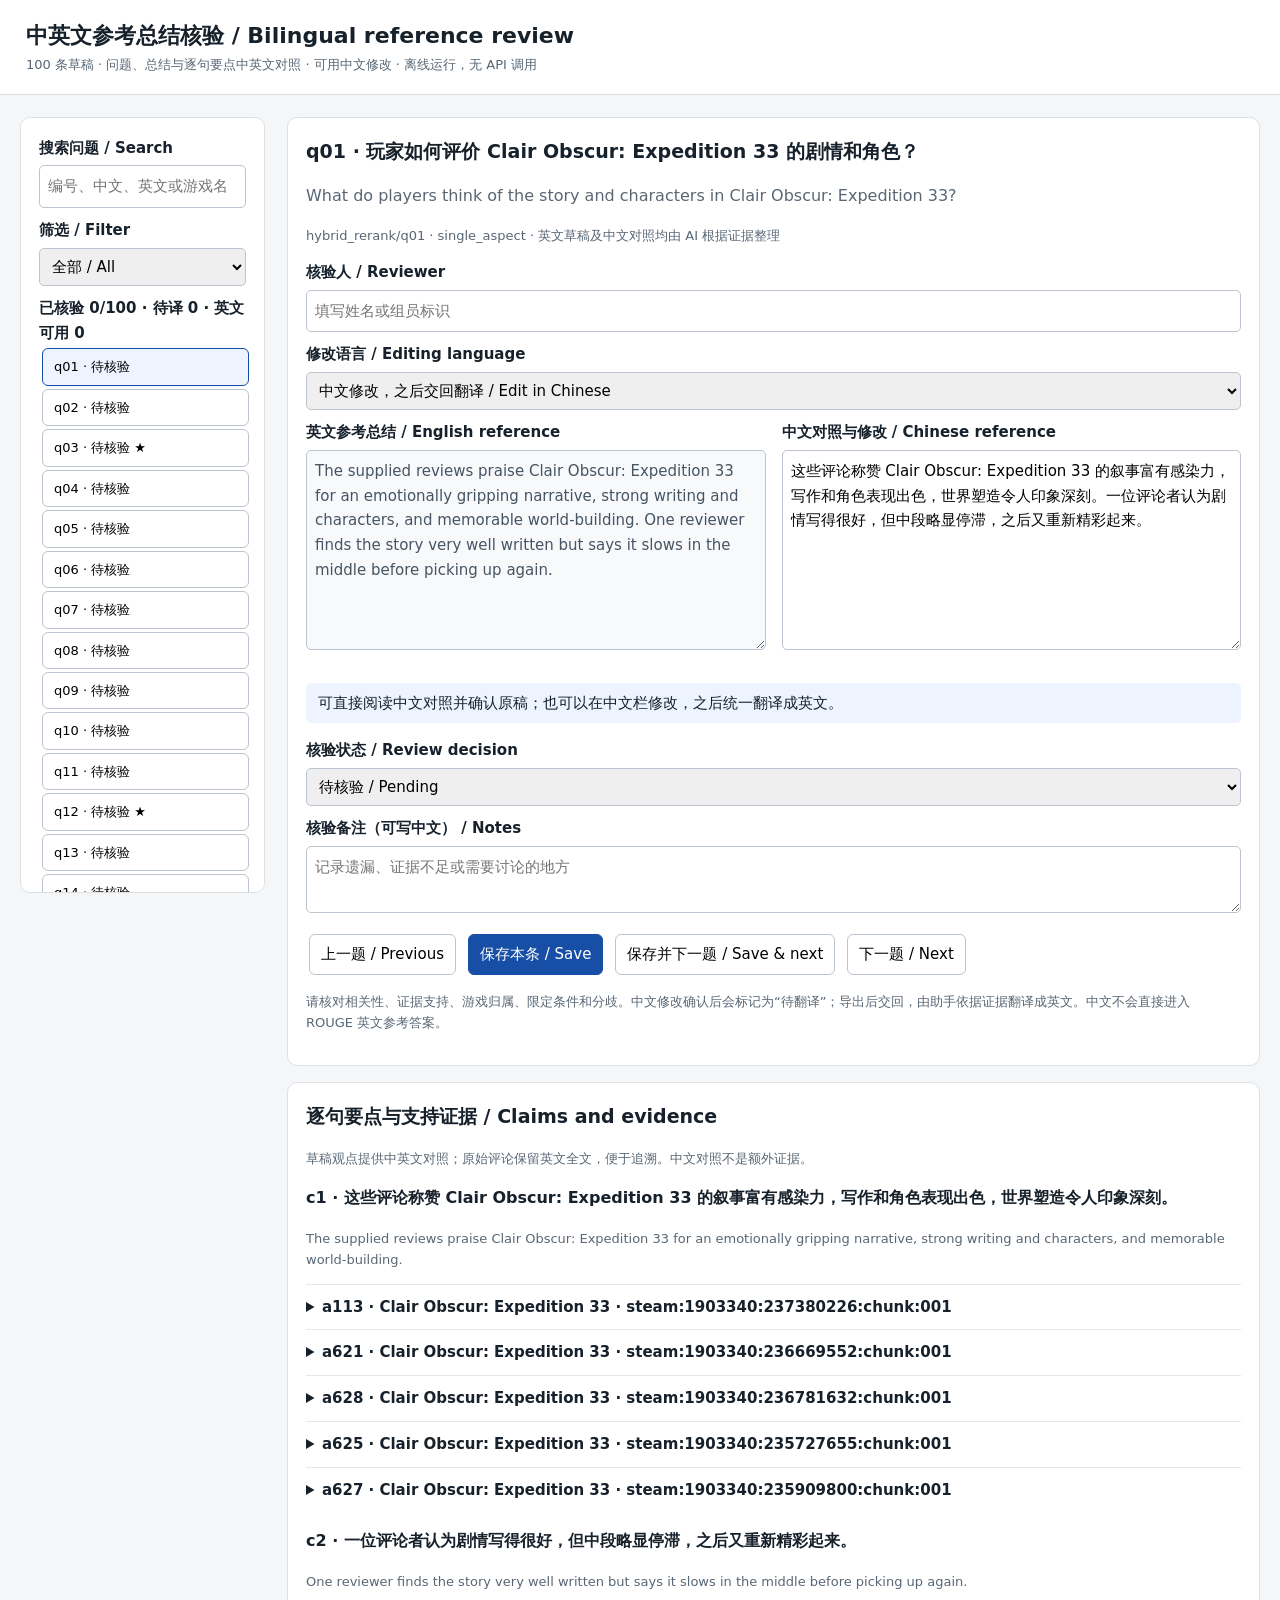
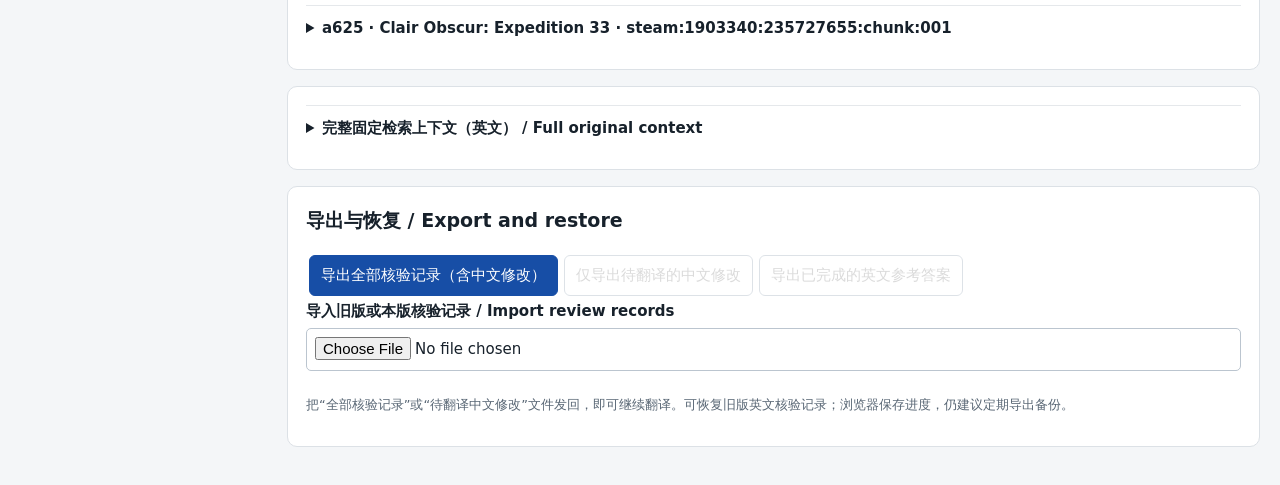
==== commit c1c1012a: "Add bilingual reference review and Chinese editing workflow" ====
--- a/data/reference_summaries/drafts/review.html
+++ b/data/reference_summaries/drafts/review.html
@@ -1,38 +1,47 @@
 <!doctype html>
 <html lang="zh-CN"><meta charset="utf-8"><meta name="viewport" content="width=device-width,initial-scale=1">
-<title>参考总结人工核验 · AI6127</title>
+<title>中英文参考总结核验 · AI6127</title>
 <style>
-body{font:15px/1.65 system-ui,sans-serif;margin:0;background:#f4f6f8;color:#17212b}header{background:#fff;border-bottom:1px solid #ddd;padding:18px 26px}h1{font-size:22px;margin:0}main{display:grid;grid-template-columns:250px minmax(0,1fr);gap:22px;max-width:1400px;margin:22px auto;padding:0 20px}aside,.card{background:#fff;border:1px solid #dce1e6;border-radius:10px;padding:18px;margin-bottom:16px}aside{align-self:start;max-height:82vh;overflow:auto;position:sticky;top:12px}button,input,select,textarea{font:inherit}button{cursor:pointer;padding:7px 11px;border:1px solid #bbc5cf;border-radius:6px;background:white;margin:3px}button.primary{background:#174ea6;color:#fff;border-color:#174ea6}input,select,textarea{box-sizing:border-box;width:100%;border:1px solid #bbc5cf;border-radius:5px;padding:8px;margin:5px 0 10px}textarea{min-height:145px;resize:vertical}#queries button{display:block;text-align:left;width:100%;font-size:13px}#queries button.active{border-color:#174ea6;background:#eef4ff}.muted{color:#596775;font-size:13px}.note{background:#fff7dc;border-left:4px solid #d89d00;padding:10px 14px}.quote{white-space:pre-wrap;background:#f6f8fa;padding:12px;border-radius:5px;font-size:14px}h2{font-size:19px;margin-top:0}h3{font-size:16px}summary{cursor:pointer;font-weight:600}details{border-top:1px solid #e5e8eb;padding:10px 0}#message{color:#174ea6;margin:8px 0}label{display:block;font-weight:600}#progress{font-weight:600}.toolbar{display:flex;gap:6px;flex-wrap:wrap}@media(max-width:800px){main{grid-template-columns:1fr}aside{position:static;max-height:230px}}
+body{font:15px/1.65 system-ui,sans-serif;margin:0;background:#f4f6f8;color:#17212b}header{background:#fff;border-bottom:1px solid #ddd;padding:18px 26px}h1{font-size:22px;margin:0}main{display:grid;grid-template-columns:245px minmax(0,1fr);gap:22px;max-width:1500px;margin:22px auto;padding:0 20px}aside,.card{background:#fff;border:1px solid #dce1e6;border-radius:10px;padding:18px;margin-bottom:16px}aside{align-self:start;max-height:82vh;overflow:auto;position:sticky;top:12px}button,input,select,textarea{font:inherit}button{cursor:pointer;padding:7px 11px;border:1px solid #bbc5cf;border-radius:6px;background:white;margin:3px}button:disabled{opacity:.5;cursor:default}button.primary{background:#174ea6;color:#fff;border-color:#174ea6}input,select,textarea{box-sizing:border-box;width:100%;border:1px solid #bbc5cf;border-radius:5px;padding:8px;margin:5px 0 10px}textarea{min-height:200px;resize:vertical}textarea[readonly]{background:#f7f9fb;color:#465463}.parallel{display:grid;grid-template-columns:1fr 1fr;gap:16px}#queries button{display:block;text-align:left;width:100%;font-size:13px}#queries button.active{border-color:#174ea6;background:#eef4ff}.muted{color:#596775;font-size:13px}.note{background:#fff7dc;border-left:4px solid #d89d00;padding:10px 14px}.quote{white-space:pre-wrap;background:#f6f8fa;padding:12px;border-radius:5px;font-size:14px}h2{font-size:19px;margin-top:0}h3{font-size:16px}summary{cursor:pointer;font-weight:600}details{border-top:1px solid #e5e8eb;padding:10px 0}#message{color:#174ea6;margin:8px 0}label{display:block;font-weight:600}#progress{font-weight:600}.toolbar{display:flex;gap:6px;flex-wrap:wrap}#question-en{font-weight:400;color:#596775}#language-status{padding:8px 12px;background:#edf4ff;border-radius:5px}@media(max-width:950px){main,.parallel{grid-template-columns:1fr}aside{position:static;max-height:230px}}
 </style>
-<header><h1>参考总结人工核验</h1><div class="muted">100 条英文草稿 · 来源为固定评论证据 · 本页离线运行，不调用 API</div></header>
-<main><aside><label for="search">搜索问题</label><input id="search" placeholder="问题编号、游戏或关键词"><label for="filter">筛选</label><select id="filter"><option value="all">全部</option><option value="pending">待核验</option><option value="priority">优先核验：证据边界与限定条件</option><option value="accepted">已确认或修改</option></select><div id="progress"></div><div id="queries"></div></aside>
-<section><div class="card"><h2 id="question"></h2><p class="muted" id="case-meta"></p><p id="scope-note" class="note" hidden></p><label for="reviewer">核验人</label><input id="reviewer" placeholder="填写姓名或组员标识"><label for="reference">参考总结（可直接修改英文）</label><textarea id="reference"></textarea><label for="decision">核验状态</label><select id="decision"><option value="pending">待核验</option><option value="approved">确认原草稿</option><option value="edited">修改后确认</option><option value="rejected">不采用，暂不作为参考答案</option></select><label for="notes">核验备注</label><textarea id="notes" style="min-height:65px" placeholder="记录遗漏、证据不足或需要讨论的地方"></textarea><div class="toolbar"><button id="previous">上一题</button><button id="save" class="primary">保存本条</button><button id="save-next">保存并下一题</button><button id="next">下一题</button></div><div id="message" role="status"></div><p class="muted">请核对是否回答问题、是否有原文支持、游戏归属是否正确，以及硬件、时间、模组等条件和相关分歧是否保留。所有草稿初始均为待核验，未确认内容不会进入已确认参考答案导出。</p></div>
-<div class="card"><h2>逐句支持证据</h2><div id="claim-evidence"></div></div>
-<div class="card"><details><summary>完整固定检索上下文（含未选用评论）</summary><div id="all-evidence"></div></details></div>
-<div class="card"><h2>导出与恢复</h2><button id="export-all">导出全部核验记录 JSONL</button><button id="export-approved">导出已确认参考答案 JSONL</button><label for="import">导入此前导出的全部核验记录</label><input id="import" type="file" accept=".jsonl,.json"><p class="muted">导出文件可交回用于下一步 ROUGE 评测。本页在浏览器中保存进度，建议每次工作结束都导出记录。</p></div></section></main>
-<script id="draft-data" type="application/json">[{"id": "hybrid_rerank/q01", "query_id": "q01", "query": "What do players think of the story and characters in Clair Obscur: Expedition 33?", "query_type": "single_aspect", "target_games": ["Clair Obscur: Expedition 33"], "draft_reference_summary": "The supplied reviews praise Clair Obscur: Expedition 33 for an emotionally gripping narrative, strong writing and characters, and memorable world-building. One reviewer finds the story very well written but says it slows in the middle before picking up again.", "reference": null, "review_status": "pending", "reviewer": "", "review_notes": "", "drafted_by": "assistant", "human_reviewed": false, "context_sha256": "7af59c6c6f4c9b48e28a5bf43393e045c82f1471c44e0aca0e6c3d0bb4e64080", "draft_claims": [{"claim_id": "c1", "text": "The supplied reviews praise Clair Obscur: Expedition 33 for an emotionally gripping narrative, strong writing and characters, and memorable world-building.", "source_role": "supporting_review", "supporting_evidence": [{"sample_id": "a113", "chunk_id": "steam:1903340:237380226:chunk:001", "game_name": "Clair Obscur: Expedition 33", "quote": "✅ Pros: Emotionally gripping narrative with deep themes, innovative turn-based combat with real-time parry/dodge mechanics, breathtaking Surrealist \u0026 Belle Époque art direction, phenomenal soundtrack and top-tier voice acting.\n❌ Cons: Strict combat timing requirements can feel exhausting for some, linear world exploration with limited traversal options, lack of a minimap and minor visual lip-sync bugs.\n🏆Rating: 8.8 / 10", "start": 0, "end": 423, "offset_unit": "unicode_codepoint", "source_url": "https://steamcommunity.com/profiles/76561198340334007/recommended/1903340/"}, {"sample_id": "a621", "chunk_id": "steam:1903340:236669552:chunk:001", "game_name": "Clair Obscur: Expedition 33", "quote": "Chrono trigger WAS my favorite game of all time. I play and enjoy every genre of gaming. FPS, Metroidvanias, Rogue lites, Platformers and so on. Expedition 33 did everything that Chrono trigger didn't, and was just as innovative. Absolute perfection. Story, Writing, Voice Acting, Pacing, Gameplay, Graphics, Soundtrack... ALL 10's.\n\nImagine playing an incredibly fun and challenging game, and reading the greatest book, and watching the best movie... all at the SAME TIME. Brain broken. You owe it to yourself to play this one through.", "start": 0, "end": 536, "offset_unit": "unicode_codepoint", "source_url": "https://steamcommunity.com/profiles/76561199070424998/recommended/1903340/"}, {"sample_id": "a628", "chunk_id": "steam:1903340:236781632:chunk:001", "game_name": "Clair Obscur: Expedition 33", "quote": "Expedition 33 was an amazing experience from start to finish. The story, music, visuals and combat are all fantastic, and it's one of those games that sticks with you long after you finish it. Definitely worth playing.", "start": 0, "end": 218, "offset_unit": "unicode_codepoint", "source_url": "https://steamcommunity.com/profiles/76561198107443086/recommended/1903340/"}, {"sample_id": "a625", "chunk_id": "steam:1903340:235727655:chunk:001", "game_name": "Clair Obscur: Expedition 33", "quote": "- Soundtrack is phenomenal\n- Story is incredibly well written, although slightly stagnates in the middle but then picks up again\n- Characters are intriguing and well-designed\n- Exploration is somewhat rewarding\n- Combat is serviceable, with decent enemy variety, nothing groundbreaking but not bad either\n\nThe story, characters and soundtrack heavily carries the game.\n\n8/10", "start": 0, "end": 374, "offset_unit": "unicode_codepoint", "source_url": "https://steamcommunity.com/profiles/76561198209703324/recommended/1903340/"}, {"sample_id": "a627", "chunk_id": "steam:1903340:235909800:chunk:001", "game_name": "Clair Obscur: Expedition 33", "quote": "Those who love turn based combat and little bit of difficulty, soundtracks are really good and world building is beautiful, I usually like fromsoftware art direction but here they did a good job.\nI am looking forward to future \"Clair Obscur:\" titles", "start": 0, "end": 249, "offset_unit": "unicode_codepoint", "source_url": "https://steamcommunity.com/profiles/76561199087995165/recommended/1903340/"}]}, {"claim_id": "c2", "text": "One reviewer finds the story very well written but says it slows in the middle before picking up again.", "source_role": "supporting_review", "supporting_evidence": [{"sample_id": "a625", "chunk_id": "steam:1903340:235727655:chunk:001", "game_name": "Clair Obscur: Expedition 33", "quote": "- Soundtrack is phenomenal\n- Story is incredibly well written, although slightly stagnates in the middle but then picks up again\n- Characters are intriguing and well-designed\n- Exploration is somewhat rewarding\n- Combat is serviceable, with decent enemy variety, nothing groundbreaking but not bad either\n\nThe story, characters and soundtrack heavily carries the game.\n\n8/10", "start": 0, "end": 374, "offset_unit": "unicode_codepoint", "source_url": "https://steamcommunity.com/profiles/76561198209703324/recommended/1903340/"}]}], "fixed_context": [{"chunk_id": "steam:1903340:233702152:chunk:001", "text": "At first, the turn-based combat made me think this looked like a mobile game. But after watching a few videos, reading reviews, and playing for just two hours, I realized how incredible it truly is. The story, unique combat system, visuals, and optimization are all outstanding. Clair Obscur: Expedition 33 is an unforgettable experience that will stay with me forever. I’ll definitely play it again.", "game_name": "Clair Obscur: Expedition 33", "source_url": "https://steamcommunity.com/profiles/76561198104160549/recommended/1903340/"}, {"chunk_id": "steam:1903340:236781632:chunk:001", "text": "Expedition 33 was an amazing experience from start to finish. The story, music, visuals and combat are all fantastic, and it's one of those games that sticks with you long after you finish it. Definitely worth playing.", "game_name": "Clair Obscur: Expedition 33", "source_url": "https://steamcommunity.com/profiles/76561198107443086/recommended/1903340/"}, {"chunk_id": "steam:1903340:236669552:chunk:001", "text": "Chrono trigger WAS my favorite game of all time. I play and enjoy every genre of gaming. FPS, Metroidvanias, Rogue lites, Platformers and so on. Expedition 33 did everything that Chrono trigger didn't, and was just as innovative. Absolute perfection. Story, Writing, Voice Acting, Pacing, Gameplay, Graphics, Soundtrack... ALL 10's.\n\nImagine playing an incredibly fun and challenging game, and reading the greatest book, and watching the best movie... all at the SAME TIME. Brain broken. You owe it to yourself to play this one through.", "game_name": "Clair Obscur: Expedition 33", "source_url": "https://steamcommunity.com/profiles/76561199070424998/recommended/1903340/"}, {"chunk_id": "steam:1903340:235727655:chunk:001", "text": "- Soundtrack is phenomenal\n- Story is incredibly well written, although slightly stagnates in the middle but then picks up again\n- Characters are intriguing and well-designed\n- Exploration is somewhat rewarding\n- Combat is serviceable, with decent enemy variety, nothing groundbreaking but not bad either\n\nThe story, characters and soundtrack heavily carries the game.\n\n8/10", "game_name": "Clair Obscur: Expedition 33", "source_url": "https://steamcommunity.com/profiles/76561198209703324/recommended/1903340/"}, {"chunk_id": "steam:367520:235420004:chunk:001", "text": "One of the best games I've played, coming from someone who doesn't generally play platformers, metroidvanias, or souls-likes. Beautiful game, challenging gameplay, and incredible story and characters. Plenty for any type of player and it will be my life mission to platinum the game", "game_name": "Hollow Knight", "source_url": "https://steamcommunity.com/profiles/76561198318975591/recommended/367520/"}, {"chunk_id": "steam:1903340:235909800:chunk:001", "text": "Those who love turn based combat and little bit of difficulty, soundtracks are really good and world building is beautiful, I usually like fromsoftware art direction but here they did a good job.\nI am looking forward to future \"Clair Obscur:\" titles", "game_name": "Clair Obscur: Expedition 33", "source_url": "https://steamcommunity.com/profiles/76561199087995165/recommended/1903340/"}, {"chunk_id": "steam:1056960:221072825:chunk:001", "text": "BOOORING!!! I don't recommend it for the gameplay overall, just the story... I just played because I was curious of the story.\nIt has nothing to do with previous games, just same universe. Bad jokes....like very bad.\nOnly 6 main missions ... 2 of them at the end.\nYou have to level up character to do main story missions...side quest are boring, repetitive...go there, come back, go again there over and over again ... scaling enemies with your character, stealth it's almost dead, only run and gun.", "game_name": "Wolfenstein: Youngblood", "source_url": "https://steamcommunity.com/profiles/76561198152333804/recommended/1056960/"}, {"chunk_id": "steam:1174180:237371359:chunk:001", "text": "the online portion of this game is absolute garbage. just complete and utter pay for play trash. HOWEVER... the story line is AMAZING, the single player world is one of the best i have ever encountered, and the character interactions are second to none. dont play the online version. but lose yourself in the single player content for 1000 hours and thank me later.", "game_name": "Red Dead Redemption 2", "source_url": "https://steamcommunity.com/profiles/76561198862492879/recommended/1174180/"}, {"chunk_id": "steam:1903340:237380226:chunk:001", "text": "✅ Pros: Emotionally gripping narrative with deep themes, innovative turn-based combat with real-time parry/dodge mechanics, breathtaking Surrealist \u0026 Belle Époque art direction, phenomenal soundtrack and top-tier voice acting.\n❌ Cons: Strict combat timing requirements can feel exhausting for some, linear world exploration with limited traversal options, lack of a minimap and minor visual lip-sync bugs.\n🏆Rating: 8.8 / 10", "game_name": "Clair Obscur: Expedition 33", "source_url": "https://steamcommunity.com/profiles/76561198340334007/recommended/1903340/"}, {"chunk_id": "steam:271590:237064804:chunk:001", "text": "The three character approach is very interesting. At points it feels like the story is completely fluid and moving at the same pace for all but at other points it really drags. The driving system is very engaging, as well as combat. However, once you clear the game I hope you like menial collectible quests.\n\nOverall, this is a great game and you should play it at least once.", "game_name": "Grand Theft Auto V Legacy", "source_url": "https://steamcommunity.com/profiles/76561199594734186/recommended/271590/"}], "priority_review": false, "assistant_review_note": "", "reference_scope": "Question-conditioned summary of the supplied context only", "checks": {"all_sources_in_fixed_context": true, "all_quotes_exact": true}}, {"id": "hybrid_rerank/q02", "query_id": "q02", "query": "How is the soundtrack in Hollow Knight?", "query_type": "single_aspect", "target_games": ["Hollow Knight"], "draft_reference_summary": "Reviewers praise Hollow Knight's soundtrack as phenomenal and hauntingly beautiful. One review highlights Christopher Larkin's score as part of the atmosphere of Hallownest's ruins and forgotten kingdom.", "reference": null, "review_status": "pending", "reviewer": "", "review_notes": "", "drafted_by": "assistant", "human_reviewed": false, "context_sha256": "d3d88e5a60735e2bfb993f88a68e5bb93ef542c78c7d2258b60905efb6e067da", "draft_claims": [{"claim_id": "c1", "text": "Reviewers praise Hollow Knight's soundtrack as phenomenal and hauntingly beautiful.", "source_role": "supporting_review", "supporting_evidence": [{"sample_id": "a279", "chunk_id": "steam:367520:235591978:chunk:001", "game_name": "Hollow Knight", "quote": "Hollow Knight is a once-in-a-lifetime experience. Its deeply immersive worldbuilding and masterful storytelling come together to create an unforgettable narrative. The phenomenal soundtrack also deserves every bit of praise it receives. Christopher Larkin was truly cooking, and many tracks have found their way into my everyday playlists.\nThe gameplay is equally impressive. Many boss fights feel like a dance as you weave in attacks and spells while dodging each strike. Having 100%ed this game and explored every corner of its world, I can’t recommend it highly enough to anyone looking for a rewarding time sink.", "start": 0, "end": 616, "offset_unit": "unicode_codepoint", "source_url": "https://steamcommunity.com/profiles/76561199211212811/recommended/367520/"}, {"sample_id": "a381", "chunk_id": "steam:367520:237310292:chunk:001", "game_name": "Hollow Knight", "quote": "Hollow Knight is an amazing game with beautiful artstyle, phenomenal soundtrack and very very deep lore, but sometimes it can be difficult.\nIt is probably the best purchase in my life and is worth recommending.\nAlso GAME IS FILLED WITH BUGS.", "start": 0, "end": 241, "offset_unit": "unicode_codepoint", "source_url": "https://steamcommunity.com/profiles/76561199560201160/recommended/367520/"}, {"sample_id": "a002", "chunk_id": "steam:367520:236128627:chunk:001", "game_name": "Hollow Knight", "quote": "Absolute Masterpiece! (9/10)\n​Hollow Knight is a breathtaking journey through a beautifully dark and tragic world. Everything in this game comes together perfectly to create an unforgettable experience:\n​Gameplay \u0026 Combat: Silky-smooth mechanics, tight controls, and rewarding progression.\n​Music \u0026 Atmosphere: The soundtrack and visual design are hauntingly beautiful, drawing you deep into the lore of Hallownest.\n​Challenge: The difficulty is tough and demanding, but incredibly satisfying to master.\n​Final Score: 9 / 10\nThe only reason it’s not a full 10/10 is the lack of official Arabic lauage support. Other than that, it is near perfection. Highly recommended to anyone who loves Metroidvanias and great storytelling!", "start": 0, "end": 726, "offset_unit": "unicode_codepoint", "source_url": "https://steamcommunity.com/profiles/76561198416553641/recommended/367520/"}]}, {"claim_id": "c2", "text": "One review highlights Christopher Larkin's score as part of the atmosphere of Hallownest's ruins and forgotten kingdom.", "source_role": "supporting_review", "supporting_evidence": [{"sample_id": "a719", "chunk_id": "steam:367520:236368691:chunk:001", "game_name": "Hollow Knight", "quote": "Hollow Knight is not just a game; it is a descent into a haunting, melancholic dream.\n\nTeam Cherry didn't just build a world; they unearthed a vast, forgotten kingdom. Hallownest is a masterclass in atmospheric storytelling, where every rain-soaked ruin in the City of Tears and every shadow in Deepnest echoes with lost glory, backed by Christopher Larkin’s achingly gorgeous score.\n\nThe gameplay is surgical perfection. Tight, responsive controls, the hypnotic satisfaction of nail-pogoing, and boss fights that demand absolute respect and rhythm. You get lost, you adapt, you overcome.\n\nAn untouchable monument of the Metroidvania genre and an absolute work of art. 10/10.", "start": 0, "end": 675, "offset_unit": "unicode_codepoint", "source_url": "https://steamcommunity.com/profiles/76561199865856229/recommended/367520/"}]}], "fixed_context": [{"chunk_id": "steam:367520:235591978:chunk:001", "text": "Hollow Knight is a once-in-a-lifetime experience. Its deeply immersive worldbuilding and masterful storytelling come together to create an unforgettable narrative. The phenomenal soundtrack also deserves every bit of praise it receives. Christopher Larkin was truly cooking, and many tracks have found their way into my everyday playlists.\nThe gameplay is equally impressive. Many boss fights feel like a dance as you weave in attacks and spells while dodging each strike. Having 100%ed this game and explored every corner of its world, I can’t recommend it highly enough to anyone looking for a rewarding time sink.", "game_name": "Hollow Knight", "source_url": "https://steamcommunity.com/profiles/76561199211212811/recommended/367520/"}, {"chunk_id": "steam:367520:237310292:chunk:001", "text": "Hollow Knight is an amazing game with beautiful artstyle, phenomenal soundtrack and very very deep lore, but sometimes it can be difficult.\nIt is probably the best purchase in my life and is worth recommending.\nAlso GAME IS FILLED WITH BUGS.", "game_name": "Hollow Knight", "source_url": "https://steamcommunity.com/profiles/76561199560201160/recommended/367520/"}, {"chunk_id": "steam:367520:236368691:chunk:001", "text": "Hollow Knight is not just a game; it is a descent into a haunting, melancholic dream.\n\nTeam Cherry didn't just build a world; they unearthed a vast, forgotten kingdom. Hallownest is a masterclass in atmospheric storytelling, where every rain-soaked ruin in the City of Tears and every shadow in Deepnest echoes with lost glory, backed by Christopher Larkin’s achingly gorgeous score.\n\nThe gameplay is surgical perfection. Tight, responsive controls, the hypnotic satisfaction of nail-pogoing, and boss fights that demand absolute respect and rhythm. You get lost, you adapt, you overcome.\n\nAn untouchable monument of the Metroidvania genre and an absolute work of art. 10/10.", "game_name": "Hollow Knight", "source_url": "https://steamcommunity.com/profiles/76561199865856229/recommended/367520/"}, {"chunk_id": "steam:1030300:236803607:chunk:001", "text": "This game improves on hollow knight. The sound track is amazing, the movement is smooth and fast paced, the combat is awesome. It's a really good game except for some of the runbacks and places such as bilewater is a pain in the ass. You really have to be passionate about the hollow knight universe to really enjoy this game. As someone who is really passionate about Hollow Knight (Reached to the top of P5), this game felt natural. The bosses were not too difficult since I am used to the movement and seeing openings etc. But I can see a person completely new to hollow knight suffer with the past faced gameplay and double heart damage. I would really suggest playing Hollow Knight first and then picking this game up. If u already beat Hollow Knight, this game is a must play.", "game_name": "Hollow Knight: Silksong", "source_url": "https://steamcommunity.com/profiles/76561198194264633/recommended/1030300/"}, {"chunk_id": "steam:367520:236128627:chunk:001", "text": "Absolute Masterpiece! (9/10)\n​Hollow Knight is a breathtaking journey through a beautifully dark and tragic world. Everything in this game comes together perfectly to create an unforgettable experience:\n​Gameplay \u0026 Combat: Silky-smooth mechanics, tight controls, and rewarding progression.\n​Music \u0026 Atmosphere: The soundtrack and visual design are hauntingly beautiful, drawing you deep into the lore of Hallownest.\n​Challenge: The difficulty is tough and demanding, but incredibly satisfying to master.\n​Final Score: 9 / 10\nThe only reason it’s not a full 10/10 is the lack of official Arabic lauage support. Other than that, it is near perfection. Highly recommended to anyone who loves Metroidvanias and great storytelling!", "game_name": "Hollow Knight", "source_url": "https://steamcommunity.com/profiles/76561198416553641/recommended/367520/"}, {"chunk_id": "steam:1030300:236914026:chunk:001", "text": "Absolutely phenomenal follow up to the OG Hollowknight. Steps it up in pretty much every single way. Platforming is absolutely brutal though. Way harder than anything in the base Hollowknight game.\n\nBanger soundtrack, excellent visual design, crispy platforming, challenging bosses. This game does it all. 10/10", "game_name": "Hollow Knight: Silksong", "source_url": "https://steamcommunity.com/profiles/76561198068322533/recommended/1030300/"}, {"chunk_id": "steam:367520:236651301:chunk:001", "text": "Hollow knight is a great game and through out the 2 years of playing, its great. It kicks you off without knowing anything, simple controlls, expesaly on controllor. It has a amazing story, so lore deap charicters, and its amazing as a bullet easy to hell 2d platformer and great backtrack/areas, good sound tracks, and nice boss fights. also replayable with a charm (loadout) sistem. one thing... speedrun achivement.", "game_name": "Hollow Knight", "source_url": "https://steamcommunity.com/profiles/76561199527655529/recommended/367520/"}, {"chunk_id": "steam:1030300:235783774:chunk:001", "text": "Honestly, after waiting for what felt like forever, stepping into Pharloom as Hornet was worth every single second. I’m definitely not the most skilled gamer out there I died way more times than I’d like to admit but Hollow Knight: Silksong is an absolute masterpiece.\n\nThe movement feels so fluid and acrobatic compared to the original. Jumping, sprinting, and using Hornet’s needle craft makes combat feel like a fast-paced dance. The handcrafted art style, atmospheric music, and intricate world design continually blew me away. Every new area had me completely immersed, even when a brutal boss had me stuck for an hour.\n\nIt’s tough, but every victory feels earned and ridiculously satisfying. If you enjoy action platformers, atmospheric worlds, or just a really solid challenge, I can't recommend this game enough. Do yourself a favor and give it a play you won't regret it!", "game_name": "Hollow Knight: Silksong", "source_url": "https://steamcommunity.com/profiles/76561198758183681/recommended/1030300/"}, {"chunk_id": "steam:1030300:235355058:chunk:001", "text": "A true masterpiece. It´s like Hollow Knight on hard mode. Story does not disappoint. Music is phenomenal. It has very innovative platforming and it´s fun to play. Bosses are hard and challenging. Definitely worth exploring every corner of the pharloom.", "game_name": "Hollow Knight: Silksong", "source_url": "https://steamcommunity.com/profiles/76561198079620799/recommended/1030300/"}, {"chunk_id": "steam:1030300:236170771:chunk:001", "text": "10/10, but it is not for everyone. The designs and music are beautiful, but the gameplay strategy is nothing like hollowknight since you can't just tank your way through. You need to have way more patience and punish enemy openings. The runbacks are a little longer maybe but i'd say that they are required to actually master the movements. The game can be frustrating at the beginning because it is punishing, but it is still fair. I've also heard that there were bugs when it came out but they were all fixed by the time I started the game.", "game_name": "Hollow Knight: Silksong", "source_url": "https://steamcommunity.com/profiles/76561198365268657/recommended/1030300/"}], "priority_review": false, "assistant_review_note": "", "reference_scope": "Question-conditioned summary of the supplied context only", "checks": {"all_sources_in_fixed_context": true, "all_quotes_exact": true}}, {"id": "hybrid_rerank/q03", "query_id": "q03", "query": "How well does Cyberpunk 2077 run on PC these days?", "query_type": "single_aspect", "target_games": ["Cyberpunk 2077"], "draft_reference_summary": "One reviewer reports that their PC cannot run Cyberpunk 2077 even at the lowest graphics settings.", "reference": null, "review_status": "pending", "reviewer": "", "review_notes": "", "drafted_by": "assistant", "human_reviewed": false, "context_sha256": "fdc2eb0277da2a61f8b7be624d8149fa9473f97c537bf7d8a96c05ee81047c22", "draft_claims": [{"claim_id": "c1", "text": "One reviewer reports that their PC cannot run Cyberpunk 2077 even at the lowest graphics settings.", "source_role": "supporting_review", "supporting_evidence": [{"sample_id": "a256", "chunk_id": "steam:1091500:237091103:chunk:001", "game_name": "Cyberpunk 2077", "quote": "i absolutely love cyberpunk on my console, however i bought it for my pc to play it with mods only to find utter disappointment. my pc cant even run this game on the worst possible graphics even with a 4060. its not the fps part but the fact that it has latency delay like crazy. it feels like im playing on an old 70 inch tv with how bad the delay is. i cant aim properly because of it or do much of anything as it makes me motion sick. i looked it up and its an extremely common problem for this game that even downloading mods, updating and tweaking my drivers, and tons of research hasn't fixed at all. cant even refund it because i took too much time trying to resolve the issue. 0/10 on pc.", "start": 0, "end": 696, "offset_unit": "unicode_codepoint", "source_url": "https://steamcommunity.com/profiles/76561199120418830/recommended/1091500/"}]}], "fixed_context": [{"chunk_id": "steam:1091500:237091103:chunk:001", "text": "i absolutely love cyberpunk on my console, however i bought it for my pc to play it with mods only to find utter disappointment. my pc cant even run this game on the worst possible graphics even with a 4060. its not the fps part but the fact that it has latency delay like crazy. it feels like im playing on an old 70 inch tv with how bad the delay is. i cant aim properly because of it or do much of anything as it makes me motion sick. i looked it up and its an extremely common problem for this game that even downloading mods, updating and tweaking my drivers, and tons of research hasn't fixed at all. cant even refund it because i took too much time trying to resolve the issue. 0/10 on pc.", "game_name": "Cyberpunk 2077", "source_url": "https://steamcommunity.com/profiles/76561199120418830/recommended/1091500/"}, {"chunk_id": "steam:2246340:233740143:chunk:001", "text": "It runs well on my pc and is fun to play in multiplayer, i don't like the gogmazios grind for endgame builds.\nBut overall a solid base game and I can't wait for Ascendence!", "game_name": "Monster Hunter Wilds", "source_url": "https://steamcommunity.com/profiles/76561199787790111/recommended/2246340/"}, {"chunk_id": "steam:1091500:235638992:chunk:001", "text": "Cyberpunk 2077 is one of the best open-world story games i've ever played. It's compelling, complex, and I love that you can, in a way, pave your own story. If you can, run it on max graphics. It looks so beautiful.", "game_name": "Cyberpunk 2077", "source_url": "https://steamcommunity.com/profiles/76561199122861786/recommended/1091500/"}, {"chunk_id": "steam:271590:237365428:chunk:001", "text": "very good game, ive been playing on ps4 and now on pc i can finnaly enjoy better/modded graphics\n\nlove it\n\nperformance is great +250 fps in single player", "game_name": "Grand Theft Auto V Legacy", "source_url": "https://steamcommunity.com/profiles/76561198722109252/recommended/271590/"}, {"chunk_id": "steam:3764200:237413147:chunk:001", "text": "Just buy the game. Its absolutely worth the $70 price tag. The game is also really well optimized, It ran very smoothly at 1440p on my 5 year old PC.", "game_name": "Resident Evil Requiem", "source_url": "https://steamcommunity.com/profiles/76561199090441570/recommended/3764200/"}, {"chunk_id": "steam:1091500:237019154:chunk:001", "text": "Cyberpunk 2077 is The Elder Scrolls IV: Oblivion if it took place in the future. As such, Phantom Liberty shares the throne for \"Best DLC\" to me alongside Shivering Isles. Everything about this game from its builds, story, aesthetics, gameplay, OST, voice acting, replay value, player agency, branching choices, and more is a 10/10. I am glad I did not play this game on launch and got to experience it as the polished masterpiece it is today.", "game_name": "Cyberpunk 2077", "source_url": "https://steamcommunity.com/profiles/76561198170471587/recommended/1091500/"}, {"chunk_id": "steam:1030300:235307690:chunk:001", "text": "Amazing game, runs at a consistent 144 fps on my handheld PC (See specs attached to this review). The games deep exploration also feels amazing too, the only exception is that there are quite a few gank boss fights but they're doable!", "game_name": "Hollow Knight: Silksong", "source_url": "https://steamcommunity.com/profiles/76561199137873625/recommended/1030300/"}, {"chunk_id": "steam:1091500:237099475:chunk:001", "text": "Probably in my top five favorite games of all time. I've played through this game over 5 times on my Xbox One and finally got a pc a few days ago and- WHEW! what a difference! like playing the game for the first time all over again! (except without crashing at the end of the prologue this time haha!)\n\nI had always seen videos of the newer updates but i never quite understood just how different it really is. The game is also beautiful on what from I understand is a relatively outdated pc. It really puts Xbox to shame. It makes me sad that I wasted so many years playing an inferior version of what my dream game has always been!", "game_name": "Cyberpunk 2077", "source_url": "https://steamcommunity.com/profiles/76561198630887843/recommended/1091500/"}, {"chunk_id": "steam:271590:235792943:chunk:001", "text": "this game is pretty good, even tho i think in pc without FiveM it might be dead. story mode is a bit trash. online mode is just too boring nowadays. at the prime of this game i will chose this game any day but now its not that fun anymore.", "game_name": "Grand Theft Auto V Legacy", "source_url": "https://steamcommunity.com/profiles/76561199673147547/recommended/271590/"}, {"chunk_id": "steam:952070:223964760:chunk:001", "text": "Game has great reviews for console, however for PC it's a giant mess. Clunky controls, no dedicated servers, as well as zero playerbase. Stay away from this one.", "game_name": "Resident Evil Resistance", "source_url": "https://steamcommunity.com/profiles/76561199466274568/recommended/952070/"}], "priority_review": true, "assistant_review_note": "Only one direct performance complaint is in the strict reference set. Avoid inferring smooth performance from praise of graphics.", "reference_scope": "Question-conditioned summary of the supplied context only", "checks": {"all_sources_in_fixed_context": true, "all_quotes_exact": true}}, {"id": "hybrid_rerank/q04", "query_id": "q04", "query": "Does Monster Hunter Wilds run smoothly, or is the frame rate a problem?", "query_type": "single_aspect", "target_games": ["Monster Hunter Wilds"], "draft_reference_summary": "PC performance reports vary: one reviewer gets 50–60 FPS on a low-end PC with some drops in the Plains, while another reports about 50 FPS with balanced DLSS and no frame generation. Some reviewers report smooth laptop play or improvements after fixes, whereas another still needs frame generation; performance therefore depends on the reported setup and experience.", "reference": null, "review_status": "pending", "reviewer": "", "review_notes": "", "drafted_by": "assistant", "human_reviewed": false, "context_sha256": "4c6213b5b3bce013866ef4c3fb09425508818a88e871c7a4a30d02ebb5cefcd2", "draft_claims": [{"claim_id": "c1", "text": "PC performance reports vary: one reviewer gets 50–60 FPS on a low-end PC with some drops in the Plains, while another reports about 50 FPS with balanced DLSS and no frame generation.", "source_role": "supporting_review", "supporting_evidence": [{"sample_id": "a769", "chunk_id": "steam:2246340:237302690:chunk:001", "game_name": "Monster Hunter Wilds", "quote": "i've been playing for 100+ hours and i gotta say the optimization is good now since i can reach 50-60 fps even on my potato PC. but still got a slightly fps drop on Plains area tho\n\nFocus mode in Wilds really a great help for me that has a aiming issues in MH World, wound mechanic is cool mechanic with difference effects on every weapons.\n\nThe dificulties of high star monsters is okay not really hard at first and pretty easy when you already familiar with the monster pattern and behaviour. hope they increase their dificulties in Ascendences\n\noverall this game really addictive and i personally recomended this game to everyone who wants to play action games", "start": 0, "end": 663, "offset_unit": "unicode_codepoint", "source_url": "https://steamcommunity.com/profiles/76561198125361300/recommended/2246340/"}, {"sample_id": "a775", "chunk_id": "steam:2246340:236769736:chunk:001", "game_name": "Monster Hunter Wilds", "quote": "Probably the easiest monster hunter game to start playing if this is your first monster hunter.\nThe game's performance leaves a lot to be desired, but its runs at around 50 fps for me with DLSS set to balanced without frame gen, which is good enough for me.\n\nThe story's unskippable scenes and \"walks\" are pretty boring, and longer than I would like.\nIn my opinion, this game has the best combat in the monster hunter series.", "start": 0, "end": 425, "offset_unit": "unicode_codepoint", "source_url": "https://steamcommunity.com/profiles/76561199082682689/recommended/2246340/"}]}, {"claim_id": "c2", "text": "Some reviewers report smooth laptop play or improvements after fixes, whereas another still needs frame generation; performance therefore depends on the reported setup and experience.", "source_role": "supporting_review", "supporting_evidence": [{"sample_id": "a765", "chunk_id": "steam:2246340:236336973:chunk:001", "game_name": "Monster Hunter Wilds", "quote": "This game is amazing and I don't think it deserves all of the negative reviews currently. Combat is faster and feels way more tight compared to Monster Hunter World. Lots of nice quality of life improvements make the gameplay smoother and graphics are the best of any Monster hunter game ever. Some people seem to have performance issues but I have personally never hade a single crash or framedrop.", "start": 0, "end": 399, "offset_unit": "unicode_codepoint", "source_url": "https://steamcommunity.com/profiles/76561198050126333/recommended/2246340/"}, {"sample_id": "a770", "chunk_id": "steam:2246340:236388593:chunk:001", "game_name": "Monster Hunter Wilds", "quote": "Wilds is back baby!! It runs well on my laptop and Im running linux on it as well. Only issue I have is that i cant play with my friends because of some issues with crossplay on linux", "start": 0, "end": 183, "offset_unit": "unicode_codepoint", "source_url": "https://steamcommunity.com/profiles/76561198070705944/recommended/2246340/"}, {"sample_id": "a762", "chunk_id": "steam:2246340:235239867:chunk:001", "game_name": "Monster Hunter Wilds", "quote": "Fighting big monsters have never been more fun. Despite the rocky launch of this game I stuck with it for my love of the franchise, and I am very happy that with the updates past the base game has fixed so much of the performance and bugs in the game. Though my only gripe about MHWilds is how unstable some of the lobbies are sometimes I get dced from online play while other times it never happens just a lil shotty", "start": 0, "end": 417, "offset_unit": "unicode_codepoint", "source_url": "https://steamcommunity.com/profiles/76561198111273780/recommended/2246340/"}, {"sample_id": "a134", "chunk_id": "steam:2246340:236655344:chunk:001", "game_name": "Monster Hunter Wilds", "quote": "Wilds might be one of my top games of all time. Again I'm not a long time fan of the franchise, but from the games I have played, Wilds just feels like the most polished vision of Monster Hunter while working within the confines of the RE Engine.\n\nGraphically, it's beautiful, and I'm very aware that I'm fortunate enough to have experienced the game after a year of patches and QoL changes, even now I have to use frame generation to sit comfortably in the triple digit FPS range.\n\nDespite that, I really liked the story with the Guardian monsters, and just subtle elements like bows having infinite arrow coatings was really nice as a bow main. That said, wasn't a fan of the insect glaive's handling of the kinsect gauges.\n\nVery excited for Ascendance.", "start": 0, "end": 755, "offset_unit": "unicode_codepoint", "source_url": "https://steamcommunity.com/profiles/76561199017159995/recommended/2246340/"}]}], "fixed_context": [{"chunk_id": "steam:2246340:235200074:chunk:001", "text": "older monster hunter fans will try and convince you that this game is bad because its \"too easy\" and then when you go play gen u or another old monhun game the whole experience feels like getting your balls forcefully vaporized multiple times over because of how clunky and slow the controls feel. do NOT get mind controlled by them. Wilds is good. Focus mode is cool. The combat feels insanely smooth and intuitive.\n\nAnd NEVER let someone try and demean you cus u didnt start on some ancient esoteric 4000 year old secret monster hunter game that only released in china and the only way to control your character is by dancing on a ddr pad while having electric currents running through nipple clamps and a buttplug or something. These guys are just like Fromsoft fans, i swear.", "game_name": "Monster Hunter Wilds", "source_url": "https://steamcommunity.com/profiles/76561198276390878/recommended/2246340/"}, {"chunk_id": "steam:2246340:237302690:chunk:001", "text": "i've been playing for 100+ hours and i gotta say the optimization is good now since i can reach 50-60 fps even on my potato PC. but still got a slightly fps drop on Plains area tho\n\nFocus mode in Wilds really a great help for me that has a aiming issues in MH World, wound mechanic is cool mechanic with difference effects on every weapons.\n\nThe dificulties of high star monsters is okay not really hard at first and pretty easy when you already familiar with the monster pattern and behaviour. hope they increase their dificulties in Ascendences\n\noverall this game really addictive and i personally recomended this game to everyone who wants to play action games", "game_name": "Monster Hunter Wilds", "source_url": "https://steamcommunity.com/profiles/76561198125361300/recommended/2246340/"}, {"chunk_id": "steam:2246340:236336973:chunk:001", "text": "This game is amazing and I don't think it deserves all of the negative reviews currently. Combat is faster and feels way more tight compared to Monster Hunter World. Lots of nice quality of life improvements make the gameplay smoother and graphics are the best of any Monster hunter game ever. Some people seem to have performance issues but I have personally never hade a single crash or framedrop.", "game_name": "Monster Hunter Wilds", "source_url": "https://steamcommunity.com/profiles/76561198050126333/recommended/2246340/"}, {"chunk_id": "steam:2246340:235800276:chunk:001", "text": "The game's very fun, it runs a little bit on the bad side but the combat and all of the added systems are a welcome addition. I said the game runs a little bit on the bad side but it is because my PC is on the weak side of things however, it is safe to say that if you don't care about graphics that wont be an issue. But yeah, everything runs smoothly, I haven't had game-breaking bugs even with my poor graphic fidelity. For me, this is the most-polished, and best-looking entry into the franchise.", "game_name": "Monster Hunter Wilds", "source_url": "https://steamcommunity.com/profiles/76561198396151293/recommended/2246340/"}, {"chunk_id": "steam:2246340:236655344:chunk:001", "text": "Wilds might be one of my top games of all time. Again I'm not a long time fan of the franchise, but from the games I have played, Wilds just feels like the most polished vision of Monster Hunter while working within the confines of the RE Engine.\n\nGraphically, it's beautiful, and I'm very aware that I'm fortunate enough to have experienced the game after a year of patches and QoL changes, even now I have to use frame generation to sit comfortably in the triple digit FPS range.\n\nDespite that, I really liked the story with the Guardian monsters, and just subtle elements like bows having infinite arrow coatings was really nice as a bow main. That said, wasn't a fan of the insect glaive's handling of the kinsect gauges.\n\nVery excited for Ascendance.", "game_name": "Monster Hunter Wilds", "source_url": "https://steamcommunity.com/profiles/76561199017159995/recommended/2246340/"}, {"chunk_id": "steam:2246340:236769736:chunk:001", "text": "Probably the easiest monster hunter game to start playing if this is your first monster hunter.\nThe game's performance leaves a lot to be desired, but its runs at around 50 fps for me with DLSS set to balanced without frame gen, which is good enough for me.\n\nThe story's unskippable scenes and \"walks\" are pretty boring, and longer than I would like.\nIn my opinion, this game has the best combat in the monster hunter series.", "game_name": "Monster Hunter Wilds", "source_url": "https://steamcommunity.com/profiles/76561199082682689/recommended/2246340/"}, {"chunk_id": "steam:271590:235295420:chunk:001", "text": "Runs very smothly with low-normal graphics with around 45-60 fps but there are some noticable dips every now and then highly recomend the game, super fun and has a great story and online is amazing but a little stressfull!", "game_name": "Grand Theft Auto V Legacy", "source_url": "https://steamcommunity.com/profiles/76561198650620761/recommended/271590/"}, {"chunk_id": "steam:1174180:237125085:chunk:001", "text": "PEAK GAMING\nRuns smoothly without ai frame gen on my 4060 ti 16gb\nIt does randomly crash RARELY, I have only had it happen once but it is so smooth and the story mode is amazing. I highly recommend this game.", "game_name": "Red Dead Redemption 2", "source_url": "https://steamcommunity.com/profiles/76561199513329333/recommended/1174180/"}, {"chunk_id": "steam:2246340:236388593:chunk:001", "text": "Wilds is back baby!! It runs well on my laptop and Im running linux on it as well. Only issue I have is that i cant play with my friends because of some issues with crossplay on linux", "game_name": "Monster Hunter Wilds", "source_url": "https://steamcommunity.com/profiles/76561198070705944/recommended/2246340/"}, {"chunk_id": "steam:2246340:235239867:chunk:001", "text": "Fighting big monsters have never been more fun. Despite the rocky launch of this game I stuck with it for my love of the franchise, and I am very happy that with the updates past the base game has fixed so much of the performance and bugs in the game. Though my only gripe about MHWilds is how unstable some of the lobbies are sometimes I get dced from online play while other times it never happens just a lil shotty", "game_name": "Monster Hunter Wilds", "source_url": "https://steamcommunity.com/profiles/76561198111273780/recommended/2246340/"}], "priority_review": false, "assistant_review_note": "", "reference_scope": "Question-conditioned summary of the supplied context only", "checks": {"all_sources_in_fixed_context": true, "all_quotes_exact": true}}, {"id": "hybrid_rerank/q05", "query_id": "q05", "query": "What is the multiplayer experience like in Call of Duty: Warzone?", "query_type": "single_aspect", "target_games": ["Call of Duty: Warzone"], "draft_reference_summary": "The supplied Warzone reviews criticize the multiplayer experience as difficult for casual players, citing excessive movement and overly competitive matchmaking. Another reviewer complains about the absence of skill-based matchmaking, reflecting a different complaint about how opponents are selected.", "reference": null, "review_status": "pending", "reviewer": "", "review_notes": "", "drafted_by": "assistant", "human_reviewed": false, "context_sha256": "b0eb9a2d07beeefb86b7497f36d1164b5ebe002dea91e61f47a61009c3b2d056", "draft_claims": [{"claim_id": "c1", "text": "The supplied Warzone reviews criticize the multiplayer experience as difficult for casual players, citing excessive movement and overly competitive matchmaking.", "source_role": "supporting_review", "supporting_evidence": [{"sample_id": "a619", "chunk_id": "steam:1962663:230601160:chunk:001", "game_name": "Call of Duty: Warzone", "quote": "One word. AWFUL. Warzone and multiplayer is unplayable as a casual. People flying around with grappling hooks, wall bouncing off walls. The game is trying to be like apex Legends and Titanfall. I played TWO games and uninstalled it so fast. I'm annoyed as hell I can't get my money back. I've played cod since 08 and all this extra omni movement ♥♥♥♥ can go in the garbage. 2019 Cod was fine with the basic slide cancelling. But this? Too much. Top 3 worst cods i've played. Just sad.", "start": 0, "end": 484, "offset_unit": "unicode_codepoint", "source_url": "https://steamcommunity.com/profiles/76561199114185231/recommended/1962663/"}, {"sample_id": "a301", "chunk_id": "steam:1962663:213616368:chunk:001", "game_name": "Call of Duty: Warzone", "quote": "Warzone used to be fun, but now it’s just frustrating. A lot of players don’t like it because the game feels unbalanced, matchmaking is overly sweaty, and cheaters still ruin matches. Constant updates break things instead of fixing them, audio is unreliable, and performance issues make it hard to enjoy. For many people, it feels more like a grind than a fun game, and it’s lost the casual appeal that made it popular in the first place. Rating: 3/10", "start": 0, "end": 451, "offset_unit": "unicode_codepoint", "source_url": "https://steamcommunity.com/profiles/76561199867282544/recommended/1962663/"}]}, {"claim_id": "c2", "text": "Another reviewer complains about the absence of skill-based matchmaking, reflecting a different complaint about how opponents are selected.", "source_role": "supporting_review", "supporting_evidence": [{"sample_id": "a102", "chunk_id": "steam:1962663:226418944:chunk:001", "game_name": "Call of Duty: Warzone", "quote": "games ♥♥♥♥. every time i log on thinking \"oh warzone seems like itll be fun\" it isnt. it never is. the skill difference is absolutely abhorent, no skill based matchmaking means your gonna die 3 seconds after you spawn. in the rare case you dont, you spend five mins looting js to get merc'd by some tictok wannabe abusing another movement mechanic they added. COD is dead, stop ripping it from its grave and ♥♥♥♥♥♥♥ it.", "start": 0, "end": 419, "offset_unit": "unicode_codepoint", "source_url": "https://steamcommunity.com/profiles/76561199175408561/recommended/1962663/"}]}], "fixed_context": [{"chunk_id": "steam:1962663:230601160:chunk:001", "text": "One word. AWFUL. Warzone and multiplayer is unplayable as a casual. People flying around with grappling hooks, wall bouncing off walls. The game is trying to be like apex Legends and Titanfall. I played TWO games and uninstalled it so fast. I'm annoyed as hell I can't get my money back. I've played cod since 08 and all this extra omni movement ♥♥♥♥ can go in the garbage. 2019 Cod was fine with the basic slide cancelling. But this? Too much. Top 3 worst cods i've played. Just sad.", "game_name": "Call of Duty: Warzone", "source_url": "https://steamcommunity.com/profiles/76561199114185231/recommended/1962663/"}, {"chunk_id": "steam:390340:161726650:chunk:001", "text": "It's honestly not bad. Nowhere near as bad as people say it is.\n\nThe multiplayer is dead, as of writing there are 2 people currently playing, one of those being me. However the singleplayer mode is a surprisingly fun, arcade like experience with simple objectives, acceptable gameplay and a decent pool of maps.\n\nIf you can catch the game on sale or find a key for cheap somewhere, it's definitely worth playing.", "game_name": "Umbrella Corps", "source_url": "https://steamcommunity.com/profiles/76561198866096304/recommended/390340/"}, {"chunk_id": "steam:1962663:226418944:chunk:001", "text": "games ♥♥♥♥. every time i log on thinking \"oh warzone seems like itll be fun\" it isnt. it never is. the skill difference is absolutely abhorent, no skill based matchmaking means your gonna die 3 seconds after you spawn. in the rare case you dont, you spend five mins looting js to get merc'd by some tictok wannabe abusing another movement mechanic they added. COD is dead, stop ripping it from its grave and ♥♥♥♥♥♥♥ it.", "game_name": "Call of Duty: Warzone", "source_url": "https://steamcommunity.com/profiles/76561199175408561/recommended/1962663/"}, {"chunk_id": "steam:550:237493309:chunk:001", "text": "Used to be a great game. Probably the best multiplayer experience I've ever had. Now it's just modded to hell by people who are bad at it. Even the original modes are just screwed. Played one Versus attempt where I got attacked by 3 hunters, 2 smokers and a boomer at the same time. Versus is 4 v 4. Much like Don Corelone in the Godfather, look how they massacred my boy!", "game_name": "Left 4 Dead 2", "source_url": "https://steamcommunity.com/profiles/76561198278506661/recommended/550/"}, {"chunk_id": "steam:285190:207654586:chunk:001", "text": "A solid wh40k RTS with all its glory. The campaign gives you fun 12-14 hours worth of play, even though it never kinda captures the original Dawn of War's atmosphere. However, the multiplayer part of this one is fun and kinda challenging especially during the learning phase which makes it a fun experience overall.", "game_name": "Warhammer 40,000: Dawn of War III", "source_url": "https://steamcommunity.com/profiles/76561197971367389/recommended/285190/"}, {"chunk_id": "steam:1962663:213616368:chunk:001", "text": "Warzone used to be fun, but now it’s just frustrating. A lot of players don’t like it because the game feels unbalanced, matchmaking is overly sweaty, and cheaters still ruin matches. Constant updates break things instead of fixing them, audio is unreliable, and performance issues make it hard to enjoy. For many people, it feels more like a grind than a fun game, and it’s lost the casual appeal that made it popular in the first place. Rating: 3/10", "game_name": "Call of Duty: Warzone", "source_url": "https://steamcommunity.com/profiles/76561199867282544/recommended/1962663/"}, {"chunk_id": "steam:285190:228285878:chunk:001", "text": "The game is not as bad as people make it seem, the campaign is monotonous and the resources take too long, but the multiplayer is fine, and it's actually very fun if you have friends to play with you.\n\nIf you can get the game on a big discount it's worth it, but I would not buy it full price.\n\n5/10", "game_name": "Warhammer 40,000: Dawn of War III", "source_url": "https://steamcommunity.com/profiles/76561198032037312/recommended/285190/"}, {"chunk_id": "steam:390340:71999181:chunk:001", "text": "This game is not a BAD game, however it is built for multiplayer like call of duty and almost no-one plays this game, so sadly don't buy it, unless you want to do sample extraction 50 times alone.", "game_name": "Umbrella Corps", "source_url": "https://steamcommunity.com/profiles/76561198095463498/recommended/390340/"}, {"chunk_id": "steam:390340:188478216:chunk:001", "text": "It's ok. You can't play multiplayer because the servers are dead. \"The experiment\" (singleplayer) game mode is uninteresting and easy, although the 3 round ones tend to be slightly annoying. You are unable to use bought cosmetics because you can't use them in the experiment game mode and only online (I'm sure that must've been hard to implement). And like I said, the servers are dead. Get the game on sale and see if a friend is willing to, to experience online mode.", "game_name": "Umbrella Corps", "source_url": "https://steamcommunity.com/profiles/76561199119099442/recommended/390340/"}, {"chunk_id": "steam:1056960:231688169:chunk:001", "text": "It should be illegal for this to be called a \"Co-op\" or \"Multiplayer\" game. The only thing that qualifies it as such are the annoying elevators you have to open together. The story feels like the first hour of a regular Wolfenstein game. The final boss is one of the most annoying, unfair, not fun things in gaming history. What a fall off for the series.", "game_name": "Wolfenstein: Youngblood", "source_url": "https://steamcommunity.com/profiles/76561199692283353/recommended/1056960/"}], "priority_review": false, "assistant_review_note": "", "reference_scope": "Question-conditioned summary of the supplied context only", "checks": {"all_sources_in_fixed_context": true, "all_quotes_exact": true}}, {"id": "hybrid_rerank/q06", "query_id": "q06", "query": "Is Left 4 Dead 2 still fun to play with friends?", "query_type": "single_aspect", "target_games": ["Left 4 Dead 2"], "draft_reference_summary": "The supplied reviews describe Left 4 Dead 2 as enjoyable with friends, with cooperative play making the experience better. One reviewer highlights playing and modding with friends, while another specifically qualifies their enjoyment as being with friends.", "reference": null, "review_status": "pending", "reviewer": "", "review_notes": "", "drafted_by": "assistant", "human_reviewed": false, "context_sha256": "cc268715c0379ac3cf7a382c05ba3b1a8dd362f6f7d2e59ab8a1af80c8c0cba3", "draft_claims": [{"claim_id": "c1", "text": "The supplied reviews describe Left 4 Dead 2 as enjoyable with friends, with cooperative play making the experience better.", "source_role": "supporting_review", "supporting_evidence": [{"sample_id": "a414", "chunk_id": "steam:550:236932280:chunk:001", "game_name": "Left 4 Dead 2", "quote": "Left 4 Dead 2 makes some stellar improvements compared to the original in terms of gameplay and combat mechanics. It's a ton of fun to play alone or with friends. The characters aren't as memorable as L4D1's and ultimately I prefer the campaigns in the original as well. 8.9/10", "start": 0, "end": 277, "offset_unit": "unicode_codepoint", "source_url": "https://steamcommunity.com/profiles/76561199552983834/recommended/550/"}, {"sample_id": "a220", "chunk_id": "steam:550:237421361:chunk:001", "game_name": "Left 4 Dead 2", "quote": "This game is fun as ♥♥♥♥. It's always cheap, very fun to play online with friends, and it runs perfectly with literally no performance issues. Plus there's lots of mods you can get to make the game better like improved textures and other gameplay changes or just for the hell of it, you can get player models, zombie models, and other cool stuff. (be careful tho and don't be a gooner)", "start": 0, "end": 385, "offset_unit": "unicode_codepoint", "source_url": "https://steamcommunity.com/profiles/76561199861383931/recommended/550/"}, {"sample_id": "a412", "chunk_id": "steam:550:236753269:chunk:001", "game_name": "Left 4 Dead 2", "quote": "The graphics are old, but the gameplay still holds up incredibly well. Playing with friends makes it even better. and with the huge amount of workshop mods.\nAbsolutely recommended", "start": 0, "end": 179, "offset_unit": "unicode_codepoint", "source_url": "https://steamcommunity.com/profiles/76561199808274419/recommended/550/"}, {"sample_id": "a100", "chunk_id": "steam:550:235096231:chunk:001", "game_name": "Left 4 Dead 2", "quote": "Name of Game: Left 4 Dead 2\nRelease Date: Nov. 2009\nTime Started Playing: Dec, 2013\nSingleplayer: Yes.\nMultiplayer: Yes.\n****************\nAudience: Casual players\n\n****************\n\nWorth: Wait for a sale\n\n****************\n\nSpecs Needed on Computer: Minimum\n\n****************\n\nGraphics: OK\n\n****************\n\nDifficulty: Easy to learn / Hard to master\n\n****************\n\nLength: Short ( 2 - 8 hours)\n\n****************\n\nStoryline: Average\n\n****************\n\nBuggyness: A couple of bugs\n\n****************\n\n===[Pros]===\n+ A classic Valve-zombie game\n+ Funny characters\n+ Good variety of zombies\n+ Great to play with friends\n===[Cons]===\n- No cons whatsoever for this classic\n******************\n===[Summery]===\nOne of the best zombie games ever created. Even after a decade, it is still hella fun.", "start": 0, "end": 793, "offset_unit": "unicode_codepoint", "source_url": "https://steamcommunity.com/profiles/76561198026746381/recommended/550/"}]}, {"claim_id": "c2", "text": "One reviewer highlights playing and modding with friends, while another specifically qualifies their enjoyment as being with friends.", "source_role": "supporting_review", "supporting_evidence": [{"sample_id": "a760", "chunk_id": "steam:550:236186888:chunk:001", "game_name": "Left 4 Dead 2", "quote": "Like every Valve game it holds up very well, is still a blast to play with friends, and mod. Runs great, looks good, lots of content, and most importantly is FUN. Pick it up.", "start": 0, "end": 174, "offset_unit": "unicode_codepoint", "source_url": "https://steamcommunity.com/profiles/76561198062146411/recommended/550/"}, {"sample_id": "a758", "chunk_id": "steam:550:236710192:chunk:001", "game_name": "Left 4 Dead 2", "quote": "boring ,\nIt's waste to buy at 2026\nthere are lot many other games for co-op horror zombie\nLot many see best reviews and think it's very nice\nBut only with friends somehow good 💯\n\nIt's better to play f2p Team fortress 2,Dota 2,Cs2 compared to this .", "start": 0, "end": 248, "offset_unit": "unicode_codepoint", "source_url": "https://steamcommunity.com/profiles/76561199182541687/recommended/550/"}]}], "fixed_context": [{"chunk_id": "steam:550:236932280:chunk:001", "text": "Left 4 Dead 2 makes some stellar improvements compared to the original in terms of gameplay and combat mechanics. It's a ton of fun to play alone or with friends. The characters aren't as memorable as L4D1's and ultimately I prefer the campaigns in the original as well. 8.9/10", "game_name": "Left 4 Dead 2", "source_url": "https://steamcommunity.com/profiles/76561199552983834/recommended/550/"}, {"chunk_id": "steam:550:235096231:chunk:001", "text": "Name of Game: Left 4 Dead 2\nRelease Date: Nov. 2009\nTime Started Playing: Dec, 2013\nSingleplayer: Yes.\nMultiplayer: Yes.\n****************\nAudience: Casual players\n\n****************\n\nWorth: Wait for a sale\n\n****************\n\nSpecs Needed on Computer: Minimum\n\n****************\n\nGraphics: OK\n\n****************\n\nDifficulty: Easy to learn / Hard to master\n\n****************\n\nLength: Short ( 2 - 8 hours)\n\n****************\n\nStoryline: Average\n\n****************\n\nBuggyness: A couple of bugs\n\n****************\n\n===[Pros]===\n+ A classic Valve-zombie game\n+ Funny characters\n+ Good variety of zombies\n+ Great to play with friends\n===[Cons]===\n- No cons whatsoever for this classic\n******************\n===[Summery]===\nOne of the best zombie games ever created. Even after a decade, it is still hella fun.", "game_name": "Left 4 Dead 2", "source_url": "https://steamcommunity.com/profiles/76561198026746381/recommended/550/"}, {"chunk_id": "steam:550:235792320:chunk:001", "text": "This is a good game.\n\nI have spent the majority of my time playing campaign missions in solo, sometimes with other people and its a really fun experience. Very Surprisingly the game still holds up and i got both left 4 dead 1 and 2 for 2 dollars! The level designs, gunplay is great and addictive. My only complaint is that the single player Ai is bad, sometimes shooting at you making you stutter.\n\nThis game does not require a third party launcher\nThis game can be played offline.\nThe games online service works.", "game_name": "Left 4 Dead 2", "source_url": "https://steamcommunity.com/profiles/76561198880342529/recommended/550/"}, {"chunk_id": "steam:550:236186888:chunk:001", "text": "Like every Valve game it holds up very well, is still a blast to play with friends, and mod. Runs great, looks good, lots of content, and most importantly is FUN. Pick it up.", "game_name": "Left 4 Dead 2", "source_url": "https://steamcommunity.com/profiles/76561198062146411/recommended/550/"}, {"chunk_id": "steam:550:237421361:chunk:001", "text": "This game is fun as ♥♥♥♥. It's always cheap, very fun to play online with friends, and it runs perfectly with literally no performance issues. Plus there's lots of mods you can get to make the game better like improved textures and other gameplay changes or just for the hell of it, you can get player models, zombie models, and other cool stuff. (be careful tho and don't be a gooner)", "game_name": "Left 4 Dead 2", "source_url": "https://steamcommunity.com/profiles/76561199861383931/recommended/550/"}, {"chunk_id": "steam:285190:228285878:chunk:001", "text": "The game is not as bad as people make it seem, the campaign is monotonous and the resources take too long, but the multiplayer is fine, and it's actually very fun if you have friends to play with you.\n\nIf you can get the game on a big discount it's worth it, but I would not buy it full price.\n\n5/10", "game_name": "Warhammer 40,000: Dawn of War III", "source_url": "https://steamcommunity.com/profiles/76561198032037312/recommended/285190/"}, {"chunk_id": "steam:550:236710192:chunk:001", "text": "boring ,\nIt's waste to buy at 2026\nthere are lot many other games for co-op horror zombie\nLot many see best reviews and think it's very nice\nBut only with friends somehow good 💯\n\nIt's better to play f2p Team fortress 2,Dota 2,Cs2 compared to this .", "game_name": "Left 4 Dead 2", "source_url": "https://steamcommunity.com/profiles/76561199182541687/recommended/550/"}, {"chunk_id": "steam:1056960:219591415:chunk:001", "text": "Pretty fun to play with a friend, especially if you liked the gunplay of the previous games and wanted something of a sidequest generator. It might be controversial to say, but I somewhat liked the overall design of the world. That's it; everything else - story, characters, music - is an absolute and utter piece of garbage. Don't even try to take it seriously.", "game_name": "Wolfenstein: Youngblood", "source_url": "https://steamcommunity.com/profiles/76561198050952156/recommended/1056960/"}, {"chunk_id": "steam:550:236753269:chunk:001", "text": "The graphics are old, but the gameplay still holds up incredibly well. Playing with friends makes it even better. and with the huge amount of workshop mods.\nAbsolutely recommended", "game_name": "Left 4 Dead 2", "source_url": "https://steamcommunity.com/profiles/76561199808274419/recommended/550/"}, {"chunk_id": "steam:952070:226817945:chunk:001", "text": "great game on paper but its pretty bad and also has no anti cheat and is full of cheaters\n\ni wish this game was better because it would be so much fun, still good with friends (if only my friends played re games)", "game_name": "Resident Evil Resistance", "source_url": "https://steamcommunity.com/profiles/76561199812026619/recommended/952070/"}], "priority_review": false, "assistant_review_note": "", "reference_scope": "Question-conditioned summary of the supplied context only", "checks": {"all_sources_in_fixed_context": true, "all_quotes_exact": true}}, {"id": "hybrid_rerank/q07", "query_id": "q07", "query": "How do reviewers rate the narrative of Red Dead Redemption 2?", "query_type": "single_aspect", "target_games": ["Red Dead Redemption 2"], "draft_reference_summary": "Reviewers praise Red Dead Redemption 2's narrative as masterfully written and emotionally affecting, with one describing being moved to tears by its story and characters. Other supplied reviews also give strong praise to the story and characters and their contribution to the game's atmosphere.", "reference": null, "review_status": "pending", "reviewer": "", "review_notes": "", "drafted_by": "assistant", "human_reviewed": false, "context_sha256": "735fbb6f4fd5f8c81974de0d2b271c8e3e87ee1cd979641f1627f21a3aef40f7", "draft_claims": [{"claim_id": "c1", "text": "Reviewers praise Red Dead Redemption 2's narrative as masterfully written and emotionally affecting, with one describing being moved to tears by its story and characters.", "source_role": "supporting_review", "supporting_evidence": [{"sample_id": "a808", "chunk_id": "steam:1174180:236601584:chunk:001", "game_name": "Red Dead Redemption 2", "quote": "I don't think RDR2 should be approached like most games. If I'm being honest, some of the gameplay is garbage. The horse controls can be annoying and there's no shortage of bugs. But you're not here for game mechanics. You're here for the delivery of a masterfully written story that uses a video game as its vessel.\n\nThis game affected me on a spiritual level. At two points in the story, I teared up and had to go on a walk to process thoughts that this game's story and characters invoked. It does a great job exploring masculine traits and the concept of \"the end justifies the means\". Combined with the beautiful, detailed environments and exceptional soundtrack, RDR2 is truly a work of art.", "start": 0, "end": 697, "offset_unit": "unicode_codepoint", "source_url": "https://steamcommunity.com/profiles/76561198079230970/recommended/1174180/"}]}, {"claim_id": "c2", "text": "Other supplied reviews also give strong praise to the story and characters and their contribution to the game's atmosphere.", "source_role": "supporting_review", "supporting_evidence": [{"sample_id": "a816", "chunk_id": "steam:1174180:237195714:chunk:001", "game_name": "Red Dead Redemption 2", "quote": "10/10 One of the best gaming experiences I’ve ever had.\n\nRed Dead Redemption 2 is honestly on another level. The open world is absolutely incredible every place feels alive, every little detail feels intentional, and there’s always something new to discover. The story, characters, music, atmosphere, everything comes together so perfectly.", "start": 0, "end": 340, "offset_unit": "unicode_codepoint", "source_url": "https://steamcommunity.com/profiles/76561199878479856/recommended/1174180/"}, {"sample_id": "a801", "chunk_id": "steam:1174180:236763286:chunk:001", "game_name": "Red Dead Redemption 2", "quote": "This game is the best game ever. Story 10 gameplay 10 characters 10 music 10 graphics 10 theres no better game than this. I played Red dead 2 and 1 on playstation and completed both of them 2 times. I dont think theres ever going to be a game like this. Its just a masterpiece", "start": 0, "end": 276, "offset_unit": "unicode_codepoint", "source_url": "https://steamcommunity.com/profiles/76561199822292658/recommended/1174180/"}]}], "fixed_context": [{"chunk_id": "steam:1174180:237195714:chunk:001", "text": "10/10 One of the best gaming experiences I’ve ever had.\n\nRed Dead Redemption 2 is honestly on another level. The open world is absolutely incredible every place feels alive, every little detail feels intentional, and there’s always something new to discover. The story, characters, music, atmosphere, everything comes together so perfectly.", "game_name": "Red Dead Redemption 2", "source_url": "https://steamcommunity.com/profiles/76561199878479856/recommended/1174180/"}, {"chunk_id": "steam:1903340:237380226:chunk:001", "text": "✅ Pros: Emotionally gripping narrative with deep themes, innovative turn-based combat with real-time parry/dodge mechanics, breathtaking Surrealist \u0026 Belle Époque art direction, phenomenal soundtrack and top-tier voice acting.\n❌ Cons: Strict combat timing requirements can feel exhausting for some, linear world exploration with limited traversal options, lack of a minimap and minor visual lip-sync bugs.\n🏆Rating: 8.8 / 10", "game_name": "Clair Obscur: Expedition 33", "source_url": "https://steamcommunity.com/profiles/76561198340334007/recommended/1903340/"}, {"chunk_id": "steam:1174180:236763286:chunk:001", "text": "This game is the best game ever. Story 10 gameplay 10 characters 10 music 10 graphics 10 theres no better game than this. I played Red dead 2 and 1 on playstation and completed both of them 2 times. I dont think theres ever going to be a game like this. Its just a masterpiece", "game_name": "Red Dead Redemption 2", "source_url": "https://steamcommunity.com/profiles/76561199822292658/recommended/1174180/"}, {"chunk_id": "steam:1030300:236310607:chunk:001", "text": "9/10. Nearly every aspect of the game has been massively improved compared to its predecessor, most notably the combat and movement system, while everything great about the original carries over: the lore, the music, the art style. For me personally it doesn't quite match the vibe and atmosphere of the first one, but it's still an excellent sequel.", "game_name": "Hollow Knight: Silksong", "source_url": "https://steamcommunity.com/profiles/76561198882525031/recommended/1030300/"}, {"chunk_id": "steam:1903340:235727655:chunk:001", "text": "- Soundtrack is phenomenal\n- Story is incredibly well written, although slightly stagnates in the middle but then picks up again\n- Characters are intriguing and well-designed\n- Exploration is somewhat rewarding\n- Combat is serviceable, with decent enemy variety, nothing groundbreaking but not bad either\n\nThe story, characters and soundtrack heavily carries the game.\n\n8/10", "game_name": "Clair Obscur: Expedition 33", "source_url": "https://steamcommunity.com/profiles/76561198209703324/recommended/1903340/"}, {"chunk_id": "steam:1056960:224657986:chunk:001", "text": "Enjoyability - 7/10\nSoundtrack - 4/10\nMod Content - 0/10\nDifficulty - 6/10\nStory - 1/10\n\nThe combat is awesome but the story is the worst I've ever witnessed. It's pretty fun to play as the map layouts are good but get repetitive if you're going for 100% achievements.\nWorth it if you buy the whole franchise together but not that good on it's own.", "game_name": "Wolfenstein: Youngblood", "source_url": "https://steamcommunity.com/profiles/76561199699980471/recommended/1056960/"}, {"chunk_id": "steam:1174180:236601584:chunk:001", "text": "I don't think RDR2 should be approached like most games. If I'm being honest, some of the gameplay is garbage. The horse controls can be annoying and there's no shortage of bugs. But you're not here for game mechanics. You're here for the delivery of a masterfully written story that uses a video game as its vessel.\n\nThis game affected me on a spiritual level. At two points in the story, I teared up and had to go on a walk to process thoughts that this game's story and characters invoked. It does a great job exploring masculine traits and the concept of \"the end justifies the means\". Combined with the beautiful, detailed environments and exceptional soundtrack, RDR2 is truly a work of art.", "game_name": "Red Dead Redemption 2", "source_url": "https://steamcommunity.com/profiles/76561198079230970/recommended/1174180/"}, {"chunk_id": "steam:1174180:235233113:chunk:001", "text": "This is genuinely one of my favorite games of all time. From the story to the atmosphere and even to just riding around the map for a few hours and running into strangers you can help, it is truly a game I could recommend %1000 to everyone cause it has something for everyone. Just wish Red Dead Online wasn't practically abandoned.\n\n10/10", "game_name": "Red Dead Redemption 2", "source_url": "https://steamcommunity.com/profiles/76561199122021463/recommended/1174180/"}, {"chunk_id": "steam:1294810:177887688:chunk:001", "text": "The game is actually decent. I've only played a little bit though. Plan on playing more.\n\nIts Bethesda's version of Far Cry and Generation Zero with Dishonored artwork. Has generic FPS looter/shooter formula, but it works. I have gotten a couple crashes, but nothing gamebreaking. Combat is somewhat fluid, story is generic.\n\nI do wish we still got the DLC's :(", "game_name": "Redfall", "source_url": "https://steamcommunity.com/profiles/76561198126913659/recommended/1294810/"}, {"chunk_id": "steam:952070:221635632:chunk:001", "text": "There's a lot of reviews marking it down for not having enough players which ruins it's ratings and deterring people from getting it. I think it's actually fun, especially if you're an RE fan. Or if you're not really big on Mercenaries, you'd probably enjoy this.", "game_name": "Resident Evil Resistance", "source_url": "https://steamcommunity.com/profiles/76561198053344515/recommended/952070/"}], "priority_review": false, "assistant_review_note": "", "reference_scope": "Question-conditioned summary of the supplied context only", "checks": {"all_sources_in_fixed_context": true, "all_quotes_exact": true}}, {"id": "hybrid_rerank/q08", "query_id": "q08", "query": "How does the combat feel in Hades II?", "query_type": "single_aspect", "target_games": ["Hades II"], "draft_reference_summary": "The supplied reviews describe Hades II's combat as tight, satisfying, and enjoyable in its flow. Reviewers also praise improvements over the first game, a more tactical feel, and a more expressive set of abilities.", "reference": null, "review_status": "pending", "reviewer": "", "review_notes": "", "drafted_by": "assistant", "human_reviewed": false, "context_sha256": "dd09fd6c639e2930ec29184e6a07db12195d725243717aea1408e7420ede51b1", "draft_claims": [{"claim_id": "c1", "text": "The supplied reviews describe Hades II's combat as tight, satisfying, and enjoyable in its flow.", "source_role": "supporting_review", "supporting_evidence": [{"sample_id": "a175", "chunk_id": "steam:1145350:235318968:chunk:001", "game_name": "Hades II", "quote": "don't hate me for this, but I didn't like the first Hades.\nHOWEVER Hades II has totally won me over and blown me away.\nIt hat tight satisfying combat, it's charming, the music is amazing, i like the unlock systems, is has a fishing minigame (this alone should sell you on this game)", "start": 0, "end": 282, "offset_unit": "unicode_codepoint", "source_url": "https://steamcommunity.com/profiles/76561198103910211/recommended/1145350/"}, {"sample_id": "a682", "chunk_id": "steam:1145350:236989784:chunk:001", "game_name": "Hades II", "quote": "Two years ago there was a low depressive period of my life where playing Hades II was the only habit and source of stability I could afford. It cradled me, gave enough comfort so I rested and recharged.\n\n500 hours in I'm still in love, devoted, surprised with the game\nI love art direction\nI love all the little environment details\nI love writing\nI love voice acting\nI love how combat flows\n\n10/10, my perfect comfort game\nthank you 💙", "start": 0, "end": 434, "offset_unit": "unicode_codepoint", "source_url": "https://steamcommunity.com/profiles/76561198061551219/recommended/1145350/"}, {"sample_id": "a215", "chunk_id": "steam:1145350:235758729:chunk:001", "game_name": "Hades II", "quote": "After playing Hades I had high expectations for the second game, and I must say that it delivered. The devs expanded on all ideas from the original and made it into a nice package with great combat, awesome soundtrack and really likable (and not) characters.\nDefinitely gonna put in quite a few hours into this game (so far beaten the main boss twice).", "start": 0, "end": 352, "offset_unit": "unicode_codepoint", "source_url": "https://steamcommunity.com/profiles/76561198672525395/recommended/1145350/"}]}, {"claim_id": "c2", "text": "Reviewers also praise improvements over the first game, a more tactical feel, and a more expressive set of abilities.", "source_role": "supporting_review", "supporting_evidence": [{"sample_id": "a362", "chunk_id": "steam:1145350:235773444:chunk:001", "game_name": "Hades II", "quote": "The original Hades is the most complete game that I have ever played.\nWhile Hades II does not quite live up to that, with weaker characters, story, and worldbuilding, Supergiant has improved on the already great combat system and the power system. The enemy variety has increased, and the art is even more beautiful.", "start": 0, "end": 316, "offset_unit": "unicode_codepoint", "source_url": "https://steamcommunity.com/profiles/76561198126583832/recommended/1145350/"}, {"sample_id": "a055", "chunk_id": "steam:1145350:235853143:chunk:001", "game_name": "Hades II", "quote": "They basically made Hades again, but sacrificed some of the character and story depth for making the gameplay even more addictive. As good if not better than the original.\n\nI remember loading up this game for the first time and feeling disappointed with the magic system since I thought it would take away from the gameplay's adrenaline. In fact it just make the gameplay feel more tactical; there are immediately twice as many layers and possibilities for builds. Which is only made better by having two distinct paths for progression!\n\nThere's not much to say about the audio-visual pieces, since the art and music are iterated from the original Hades and are similarly awesome. But yeah this game is great, and you will not regret playing it (I don't think you need to play the original but it definitely helps!)", "start": 0, "end": 815, "offset_unit": "unicode_codepoint", "source_url": "https://steamcommunity.com/profiles/76561198983746717/recommended/1145350/"}, {"sample_id": "a369", "chunk_id": "steam:1145350:237318315:chunk:001", "game_name": "Hades II", "quote": "Hades was a masterwork I don't even knwo how to call Hades II. Keeps the soul of the first game and gives everything everyone that loves Hades would want and more. More expressive skillset and gameplay, music and characters are enjoyable and memorable. A truly all around perfect game for the hack and slash genre.", "start": 0, "end": 314, "offset_unit": "unicode_codepoint", "source_url": "https://steamcommunity.com/profiles/76561198832113023/recommended/1145350/"}]}], "fixed_context": [{"chunk_id": "steam:1145350:235318968:chunk:001", "text": "don't hate me for this, but I didn't like the first Hades.\nHOWEVER Hades II has totally won me over and blown me away.\nIt hat tight satisfying combat, it's charming, the music is amazing, i like the unlock systems, is has a fishing minigame (this alone should sell you on this game)", "game_name": "Hades II", "source_url": "https://steamcommunity.com/profiles/76561198103910211/recommended/1145350/"}, {"chunk_id": "steam:1145350:235773444:chunk:001", "text": "The original Hades is the most complete game that I have ever played.\nWhile Hades II does not quite live up to that, with weaker characters, story, and worldbuilding, Supergiant has improved on the already great combat system and the power system. The enemy variety has increased, and the art is even more beautiful.", "game_name": "Hades II", "source_url": "https://steamcommunity.com/profiles/76561198126583832/recommended/1145350/"}, {"chunk_id": "steam:1145350:236989784:chunk:001", "text": "Two years ago there was a low depressive period of my life where playing Hades II was the only habit and source of stability I could afford. It cradled me, gave enough comfort so I rested and recharged.\n\n500 hours in I'm still in love, devoted, surprised with the game\nI love art direction\nI love all the little environment details\nI love writing\nI love voice acting\nI love how combat flows\n\n10/10, my perfect comfort game\nthank you 💙", "game_name": "Hades II", "source_url": "https://steamcommunity.com/profiles/76561198061551219/recommended/1145350/"}, {"chunk_id": "steam:1145350:235758729:chunk:001", "text": "After playing Hades I had high expectations for the second game, and I must say that it delivered. The devs expanded on all ideas from the original and made it into a nice package with great combat, awesome soundtrack and really likable (and not) characters.\nDefinitely gonna put in quite a few hours into this game (so far beaten the main boss twice).", "game_name": "Hades II", "source_url": "https://steamcommunity.com/profiles/76561198672525395/recommended/1145350/"}, {"chunk_id": "steam:1145350:235853143:chunk:001", "text": "They basically made Hades again, but sacrificed some of the character and story depth for making the gameplay even more addictive. As good if not better than the original.\n\nI remember loading up this game for the first time and feeling disappointed with the magic system since I thought it would take away from the gameplay's adrenaline. In fact it just make the gameplay feel more tactical; there are immediately twice as many layers and possibilities for builds. Which is only made better by having two distinct paths for progression!\n\nThere's not much to say about the audio-visual pieces, since the art and music are iterated from the original Hades and are similarly awesome. But yeah this game is great, and you will not regret playing it (I don't think you need to play the original but it definitely helps!)", "game_name": "Hades II", "source_url": "https://steamcommunity.com/profiles/76561198983746717/recommended/1145350/"}, {"chunk_id": "steam:1145350:237318315:chunk:001", "text": "Hades was a masterwork I don't even knwo how to call Hades II. Keeps the soul of the first game and gives everything everyone that loves Hades would want and more. More expressive skillset and gameplay, music and characters are enjoyable and memorable. A truly all around perfect game for the hack and slash genre.", "game_name": "Hades II", "source_url": "https://steamcommunity.com/profiles/76561198832113023/recommended/1145350/"}, {"chunk_id": "steam:1145350:234736338:chunk:001", "text": "You should obviously play Hades 2 if your into Greek mythology, but also if you're not. The art is 10/10, the music is 10/10 and the gameplay is genuinely just 10/10. I really enjoyed the original Hades, tho Hades 2 just as so much more to offer. It's an amazing game, I'm glad my brother introduced me to the franchise. :D", "game_name": "Hades II", "source_url": "https://steamcommunity.com/profiles/76561199467765440/recommended/1145350/"}, {"chunk_id": "steam:1145350:237344201:chunk:001", "text": "Pro tip: You should definitely play Hades I before picking up part two. Doing so not only helps you master the core mechanics but also allows you to fully appreciate the family narrative and subtle lore tie-ins between both games.\n\nVerdict: I grabbed this during a 20% sale, and it was worth every single penny. With its massive amount of content and exceptional polish, Hades II is an absolute must-play for any rogue-like fan.", "game_name": "Hades II", "source_url": "https://steamcommunity.com/profiles/76561198062399886/recommended/1145350/"}, {"chunk_id": "steam:1145350:235344530:chunk:001", "text": "Gameplay better than the first, story worse than the first.\n\nI really don't get all the 10/10's. Hades II is a good, fun roguelite with a below average story, I don't see how that could warrant so much overwhelming praise.\n\n7/10", "game_name": "Hades II", "source_url": "https://steamcommunity.com/profiles/76561198161305789/recommended/1145350/"}, {"chunk_id": "steam:1145350:236786237:chunk:001", "text": "Not every successful game needs a sequel, especially Hades\n\nBought after it got released out of Early Access. While the gameplay is improved to an extent, the gameplay cannot carry the extremely bad writing, including the ending which I can't find words to describe how disappointing it was.\nThis game does not deserve to carry the title Hades II.", "game_name": "Hades II", "source_url": "https://steamcommunity.com/profiles/76561198094570252/recommended/1145350/"}], "priority_review": false, "assistant_review_note": "", "reference_scope": "Question-conditioned summary of the supplied context only", "checks": {"all_sources_in_fixed_context": true, "all_quotes_exact": true}}, {"id": "hybrid_rerank/q09", "query_id": "q09", "query": "How do the controls feel in Hollow Knight: Silksong?", "query_type": "single_aspect", "target_games": ["Hollow Knight: Silksong"], "draft_reference_summary": "Reviewers describe Silksong's movement as fluid, acrobatic, and fast, with snappy, precise combat. One reviewer says Hornet takes time to get used to, while another particularly enjoys playing with a controller.", "reference": null, "review_status": "pending", "reviewer": "", "review_notes": "", "drafted_by": "assistant", "human_reviewed": false, "context_sha256": "fa7629d8c23e138d71cd7fca10163123cf33392589a94aa7dc31e4e9c8a1a521", "draft_claims": [{"claim_id": "c1", "text": "Reviewers describe Silksong's movement as fluid, acrobatic, and fast, with snappy, precise combat.", "source_role": "supporting_review", "supporting_evidence": [{"sample_id": "a396", "chunk_id": "steam:1030300:235783774:chunk:001", "game_name": "Hollow Knight: Silksong", "quote": "Honestly, after waiting for what felt like forever, stepping into Pharloom as Hornet was worth every single second. I’m definitely not the most skilled gamer out there I died way more times than I’d like to admit but Hollow Knight: Silksong is an absolute masterpiece.\n\nThe movement feels so fluid and acrobatic compared to the original. Jumping, sprinting, and using Hornet’s needle craft makes combat feel like a fast-paced dance. The handcrafted art style, atmospheric music, and intricate world design continually blew me away. Every new area had me completely immersed, even when a brutal boss had me stuck for an hour.\n\nIt’s tough, but every victory feels earned and ridiculously satisfying. If you enjoy action platformers, atmospheric worlds, or just a really solid challenge, I can't recommend this game enough. Do yourself a favor and give it a play you won't regret it!", "start": 0, "end": 880, "offset_unit": "unicode_codepoint", "source_url": "https://steamcommunity.com/profiles/76561198758183681/recommended/1030300/"}, {"sample_id": "a737", "chunk_id": "steam:1030300:237084388:chunk:001", "game_name": "Hollow Knight: Silksong", "quote": "This game is amazing as a sequel, been waiting over 3 years for it, even participated in the silkposting. Silksong was an overall fantastic experience, movement is just so fluid, combat is snappy and precise, and the story was interesting, on the difficulty side, i found it just hard enough for a sequel and I would not recommend playing this game before Hollow Knight. My favorite fight definetly was Karmelita with all the Lace fights as a close second, I enjoyed this game very much and i cannot wait for Sea of Sorrow.", "start": 0, "end": 523, "offset_unit": "unicode_codepoint", "source_url": "https://steamcommunity.com/profiles/76561199023974201/recommended/1030300/"}, {"sample_id": "a401", "chunk_id": "steam:1030300:236803607:chunk:001", "game_name": "Hollow Knight: Silksong", "quote": "This game improves on hollow knight. The sound track is amazing, the movement is smooth and fast paced, the combat is awesome. It's a really good game except for some of the runbacks and places such as bilewater is a pain in the ass. You really have to be passionate about the hollow knight universe to really enjoy this game. As someone who is really passionate about Hollow Knight (Reached to the top of P5), this game felt natural. The bosses were not too difficult since I am used to the movement and seeing openings etc. But I can see a person completely new to hollow knight suffer with the past faced gameplay and double heart damage. I would really suggest playing Hollow Knight first and then picking this game up. If u already beat Hollow Knight, this game is a must play.", "start": 0, "end": 782, "offset_unit": "unicode_codepoint", "source_url": "https://steamcommunity.com/profiles/76561198194264633/recommended/1030300/"}]}, {"claim_id": "c2", "text": "One reviewer says Hornet takes time to get used to, while another particularly enjoys playing with a controller.", "source_role": "supporting_review", "supporting_evidence": [{"sample_id": "a251", "chunk_id": "steam:1030300:237203734:chunk:001", "game_name": "Hollow Knight: Silksong", "quote": "As someone who loved Hollow Knight, I can't help but just adore Silksong.\nHornet's movement definitely took a while to get a hang of, but once you get it you get it. Going back to Hollow Knight afterwards just makes the Knight's gameplay feel so clunky (I STILL LOVE HOLLOW KNIGHT).\nI would say that Hollow Knight is definitely 'required reading' before playing Silksong from a story and gamplay perspective.\n\nGenuinely such an amazing game that you can tell had so much love and effort put into it.", "start": 0, "end": 499, "offset_unit": "unicode_codepoint", "source_url": "https://steamcommunity.com/profiles/76561198190476647/recommended/1030300/"}, {"sample_id": "a731", "chunk_id": "steam:1030300:236616401:chunk:001", "game_name": "Hollow Knight: Silksong", "quote": "i love hollow knight silksong, its such a beautiful game and its smooth and fun to play (especially with controller) the new world looks so great and fascinating in the game and the entire game itself is a major upgrade from the previous hollow knight!", "start": 0, "end": 252, "offset_unit": "unicode_codepoint", "source_url": "https://steamcommunity.com/profiles/76561199806754290/recommended/1030300/"}]}], "fixed_context": [{"chunk_id": "steam:1030300:235783774:chunk:001", "text": "Honestly, after waiting for what felt like forever, stepping into Pharloom as Hornet was worth every single second. I’m definitely not the most skilled gamer out there I died way more times than I’d like to admit but Hollow Knight: Silksong is an absolute masterpiece.\n\nThe movement feels so fluid and acrobatic compared to the original. Jumping, sprinting, and using Hornet’s needle craft makes combat feel like a fast-paced dance. The handcrafted art style, atmospheric music, and intricate world design continually blew me away. Every new area had me completely immersed, even when a brutal boss had me stuck for an hour.\n\nIt’s tough, but every victory feels earned and ridiculously satisfying. If you enjoy action platformers, atmospheric worlds, or just a really solid challenge, I can't recommend this game enough. Do yourself a favor and give it a play you won't regret it!", "game_name": "Hollow Knight: Silksong", "source_url": "https://steamcommunity.com/profiles/76561198758183681/recommended/1030300/"}, {"chunk_id": "steam:1030300:237203734:chunk:001", "text": "As someone who loved Hollow Knight, I can't help but just adore Silksong.\nHornet's movement definitely took a while to get a hang of, but once you get it you get it. Going back to Hollow Knight afterwards just makes the Knight's gameplay feel so clunky (I STILL LOVE HOLLOW KNIGHT).\nI would say that Hollow Knight is definitely 'required reading' before playing Silksong from a story and gamplay perspective.\n\nGenuinely such an amazing game that you can tell had so much love and effort put into it.", "game_name": "Hollow Knight: Silksong", "source_url": "https://steamcommunity.com/profiles/76561198190476647/recommended/1030300/"}, {"chunk_id": "steam:1030300:236616401:chunk:001", "text": "i love hollow knight silksong, its such a beautiful game and its smooth and fun to play (especially with controller) the new world looks so great and fascinating in the game and the entire game itself is a major upgrade from the previous hollow knight!", "game_name": "Hollow Knight: Silksong", "source_url": "https://steamcommunity.com/profiles/76561199806754290/recommended/1030300/"}, {"chunk_id": "steam:1030300:233876862:chunk:001", "text": "Game is fine if we remove \"Hollow Knight\" from the title.\nI completed game in 17 hours and 53 minutes, as a standalone game feels like gamedesgner hates people, art is beatiful, programming feels solid - by that i mean bugs are consistently absent. If comparing to first game these are completely two different projects. Main issue is the metroedvania part is completely uninspiring to explore and try new things out, spaces between benches are filled with hard platforming, movement and enemies because of which you rather going after bench than some \"hard to reach\" route. THE hardest part of the game is not the bosses but runbacks to the bosses. Memory lockets just exist to annoy. Silksong is cool overall but feels too overcomplicated.", "game_name": "Hollow Knight: Silksong", "source_url": "https://steamcommunity.com/profiles/76561199068058812/recommended/1030300/"}, {"chunk_id": "steam:367520:235591978:chunk:001", "text": "Hollow Knight is a once-in-a-lifetime experience. Its deeply immersive worldbuilding and masterful storytelling come together to create an unforgettable narrative. The phenomenal soundtrack also deserves every bit of praise it receives. Christopher Larkin was truly cooking, and many tracks have found their way into my everyday playlists.\nThe gameplay is equally impressive. Many boss fights feel like a dance as you weave in attacks and spells while dodging each strike. Having 100%ed this game and explored every corner of its world, I can’t recommend it highly enough to anyone looking for a rewarding time sink.", "game_name": "Hollow Knight", "source_url": "https://steamcommunity.com/profiles/76561199211212811/recommended/367520/"}, {"chunk_id": "steam:1030300:237084388:chunk:001", "text": "This game is amazing as a sequel, been waiting over 3 years for it, even participated in the silkposting. Silksong was an overall fantastic experience, movement is just so fluid, combat is snappy and precise, and the story was interesting, on the difficulty side, i found it just hard enough for a sequel and I would not recommend playing this game before Hollow Knight. My favorite fight definetly was Karmelita with all the Lace fights as a close second, I enjoyed this game very much and i cannot wait for Sea of Sorrow.", "game_name": "Hollow Knight: Silksong", "source_url": "https://steamcommunity.com/profiles/76561199023974201/recommended/1030300/"}, {"chunk_id": "steam:367520:236651301:chunk:001", "text": "Hollow knight is a great game and through out the 2 years of playing, its great. It kicks you off without knowing anything, simple controlls, expesaly on controllor. It has a amazing story, so lore deap charicters, and its amazing as a bullet easy to hell 2d platformer and great backtrack/areas, good sound tracks, and nice boss fights. also replayable with a charm (loadout) sistem. one thing... speedrun achivement.", "game_name": "Hollow Knight", "source_url": "https://steamcommunity.com/profiles/76561199527655529/recommended/367520/"}, {"chunk_id": "steam:1030300:235766156:chunk:001", "text": "I won't lie, the day Silksong released I was sceptical and after about a week or 2 I stopped playing it entirely, until recently. I picked it up after \"feeling bad that I havn't finished it when I loved Hollow Knight so much\", so I naturally gave it another shot. I'm so glad I did. Sure, its different than Hollow Knight, but when you've adapted to the game it feels so good, from the combat down to every movement ability there is. The ending feels satisfying but also makes you want more.\n\n10/10 would recommend", "game_name": "Hollow Knight: Silksong", "source_url": "https://steamcommunity.com/profiles/76561198860568662/recommended/1030300/"}, {"chunk_id": "steam:367520:236128627:chunk:001", "text": "Absolute Masterpiece! (9/10)\n​Hollow Knight is a breathtaking journey through a beautifully dark and tragic world. Everything in this game comes together perfectly to create an unforgettable experience:\n​Gameplay \u0026 Combat: Silky-smooth mechanics, tight controls, and rewarding progression.\n​Music \u0026 Atmosphere: The soundtrack and visual design are hauntingly beautiful, drawing you deep into the lore of Hallownest.\n​Challenge: The difficulty is tough and demanding, but incredibly satisfying to master.\n​Final Score: 9 / 10\nThe only reason it’s not a full 10/10 is the lack of official Arabic lauage support. Other than that, it is near perfection. Highly recommended to anyone who loves Metroidvanias and great storytelling!", "game_name": "Hollow Knight", "source_url": "https://steamcommunity.com/profiles/76561198416553641/recommended/367520/"}, {"chunk_id": "steam:1030300:236803607:chunk:001", "text": "This game improves on hollow knight. The sound track is amazing, the movement is smooth and fast paced, the combat is awesome. It's a really good game except for some of the runbacks and places such as bilewater is a pain in the ass. You really have to be passionate about the hollow knight universe to really enjoy this game. As someone who is really passionate about Hollow Knight (Reached to the top of P5), this game felt natural. The bosses were not too difficult since I am used to the movement and seeing openings etc. But I can see a person completely new to hollow knight suffer with the past faced gameplay and double heart damage. I would really suggest playing Hollow Knight first and then picking this game up. If u already beat Hollow Knight, this game is a must play.", "game_name": "Hollow Knight: Silksong", "source_url": "https://steamcommunity.com/profiles/76561198194264633/recommended/1030300/"}], "priority_review": false, "assistant_review_note": "", "reference_scope": "Question-conditioned summary of the supplied context only", "checks": {"all_sources_in_fixed_context": true, "all_quotes_exact": true}}, {"id": "hybrid_rerank/q10", "query_id": "q10", "query": "Is Test Drive Unlimited Solar Crown well optimized?", "query_type": "single_aspect", "target_games": ["Test Drive Unlimited Solar Crown"], "draft_reference_summary": "The supplied reviews criticize Test Drive Unlimited Solar Crown's optimization and performance; one reports a drop to five frames after fast travel. Another reviewer initially needed minimum settings and heavy DLSS for an unstable 60 FPS at 1080p on an RTX 3070 and Ryzen 5 5600X, but a later February 2026 edit reports substantial improvement.", "reference": null, "review_status": "pending", "reviewer": "", "review_notes": "", "drafted_by": "assistant", "human_reviewed": false, "context_sha256": "15b965bfe7e4fe6b48b189bd8ef838f96bdff60167cc94e66b1a1df3b8abc145", "draft_claims": [{"claim_id": "c1", "text": "The supplied reviews criticize Test Drive Unlimited Solar Crown's optimization and performance; one reports a drop to five frames after fast travel.", "source_role": "supporting_review", "supporting_evidence": [{"sample_id": "a143", "chunk_id": "steam:1249970:234355613:chunk:001", "game_name": "Test Drive Unlimited Solar Crown", "quote": "Poorly optimized, Soulless UI and atmosphere, Mobile-esque F2P microtransaction system, No houses, Ugly character models, AI-esque soundtrack, Tiny map. Ibiza is downscaled and very tiny. Always Online for no reason.\n\nThe servers never work as they should and it's almost impossible to join a group of friends in-game.\n\nMy game went down to 5 frames after using the fast travel option. Not to mention stretched graphical errors and frequent server maintenances.\n\nNacon deserves the backlash they got.\n\nTest Drive Limited Pre-Alpha (Always Online DRM included)\n\nPeople say this game has improved with the past few updates. I honestly don't see that. Consumers needs to stop huffing that copium.\n\nThis game isn't overhated.", "start": 0, "end": 721, "offset_unit": "unicode_codepoint", "source_url": "https://steamcommunity.com/profiles/76561198075220433/recommended/1249970/"}, {"sample_id": "a930", "chunk_id": "steam:1249970:236715874:chunk:001", "game_name": "Test Drive Unlimited Solar Crown", "quote": "I waited to make this review to see if time would help\n\nit has not,\n\nhuge fan of test drive unlimited, and bought this game on release. I will say it has its perks and charm, its very fun to drive around hong kong. Cars sound great, but the handling of the cars and the performance of the game itself are a huge downfall.\n\nThey have continuously ignored player feedback resulting in most of the fanbase to leave the game behind.\n\ni think this game was too ambitious for this development team. But if you can get it for like 4 bucks i would.", "start": 0, "end": 540, "offset_unit": "unicode_codepoint", "source_url": "https://steamcommunity.com/profiles/76561198108570079/recommended/1249970/"}]}, {"claim_id": "c2", "text": "Another reviewer initially needed minimum settings and heavy DLSS for an unstable 60 FPS at 1080p on an RTX 3070 and Ryzen 5 5600X, but a later February 2026 edit reports substantial improvement.", "source_role": "supporting_review", "supporting_evidence": [{"sample_id": "a548", "chunk_id": "steam:1249970:208994799:chunk:001", "game_name": "Test Drive Unlimited Solar Crown", "quote": "Its ok on sale. The new taxi missions are good, but it still needs optimization very badly.\n\n60 FPS @ 1080p requires minimum settings and heavy DLSS on a 3070 and ryzen 5 5600x, and its not a stable 60.\n\nI should say that things are steadily getting better with every update. Performance at launch was astronomically worse.\n\nedit: trend of performance increase continues. as of 02/2026 the game is running WAY better. not perfect, but I don't feel like it's hampering my driving remotely as much. still wait for sale.", "start": 0, "end": 517, "offset_unit": "unicode_codepoint", "source_url": "https://steamcommunity.com/profiles/76561198055104006/recommended/1249970/"}]}], "fixed_context": [{"chunk_id": "steam:3764200:237413147:chunk:001", "text": "Just buy the game. Its absolutely worth the $70 price tag. The game is also really well optimized, It ran very smoothly at 1440p on my 5 year old PC.", "game_name": "Resident Evil Requiem", "source_url": "https://steamcommunity.com/profiles/76561199090441570/recommended/3764200/"}, {"chunk_id": "steam:1249970:234355613:chunk:001", "text": "Poorly optimized, Soulless UI and atmosphere, Mobile-esque F2P microtransaction system, No houses, Ugly character models, AI-esque soundtrack, Tiny map. Ibiza is downscaled and very tiny. Always Online for no reason.\n\nThe servers never work as they should and it's almost impossible to join a group of friends in-game.\n\nMy game went down to 5 frames after using the fast travel option. Not to mention stretched graphical errors and frequent server maintenances.\n\nNacon deserves the backlash they got.\n\nTest Drive Limited Pre-Alpha (Always Online DRM included)\n\nPeople say this game has improved with the past few updates. I honestly don't see that. Consumers needs to stop huffing that copium.\n\nThis game isn't overhated.", "game_name": "Test Drive Unlimited Solar Crown", "source_url": "https://steamcommunity.com/profiles/76561198075220433/recommended/1249970/"}, {"chunk_id": "steam:1249970:216116354:chunk:001", "text": "Spent countless of hours in TDU 1 and 2, Solar Crown is worse in all aspects except for graphics and handling (which still kinda sucks)\nBoring map, boring dealerships, several cars are directly from TDU 2. Incredibly mediocre for what it is.", "game_name": "Test Drive Unlimited Solar Crown", "source_url": "https://steamcommunity.com/profiles/76561198129772618/recommended/1249970/"}, {"chunk_id": "steam:1091500:236743782:chunk:001", "text": "one of my goty games, i found nothing bad about this game. The game is well optimized for a very heavy graphic games and let me give you a tips if you just jumped in to the game. Always use first person pov while driving your car.", "game_name": "Cyberpunk 2077", "source_url": "https://steamcommunity.com/profiles/76561198167624675/recommended/1091500/"}, {"chunk_id": "steam:271590:236749790:chunk:001", "text": "The Game is well optimized for my pc\nvisuals are as good as playing in the gaming pc", "game_name": "Grand Theft Auto V Legacy", "source_url": "https://steamcommunity.com/profiles/76561199753468867/recommended/271590/"}, {"chunk_id": "steam:1174180:237029901:chunk:001", "text": "it a wild west crime simulator...dont get much better than this. Given it was designed entirely with consoles only in mind the game is not optimized well at all...buuuuut if you have a beast rig OR can get your settings dialed in yu are in for a treat!", "game_name": "Red Dead Redemption 2", "source_url": "https://steamcommunity.com/profiles/76561199878795333/recommended/1174180/"}, {"chunk_id": "steam:1249970:208994799:chunk:001", "text": "Its ok on sale. The new taxi missions are good, but it still needs optimization very badly.\n\n60 FPS @ 1080p requires minimum settings and heavy DLSS on a 3070 and ryzen 5 5600x, and its not a stable 60.\n\nI should say that things are steadily getting better with every update. Performance at launch was astronomically worse.\n\nedit: trend of performance increase continues. as of 02/2026 the game is running WAY better. not perfect, but I don't feel like it's hampering my driving remotely as much. still wait for sale.", "game_name": "Test Drive Unlimited Solar Crown", "source_url": "https://steamcommunity.com/profiles/76561198055104006/recommended/1249970/"}, {"chunk_id": "steam:1056960:215721815:chunk:001", "text": "Playing this for the first time in 2026. Graphics is okay, game mechanics perform well, quite optimized for modern rig. Played from the 1st Wolfenstein; the young BJ Blazkowicz.", "game_name": "Wolfenstein: Youngblood", "source_url": "https://steamcommunity.com/profiles/76561198015085636/recommended/1056960/"}, {"chunk_id": "steam:1056960:214573788:chunk:001", "text": "A complete downgrade after 'The New Colossus'.\n\nGraphics and optimization are very well. You can see a well established foundation. But the game design is terrible. I uninstalled it midgame after not being able to find the exit for the after a boss level. Ofc I could leave the place however I'd liked but stupid game wants you to use that 'hidden' specific exit. The open-world implementation is a fiasco. Story is also predictable and uninteresting. You basically play the game so that you can see the Blazko again. The sisters' personality are pretty bland and they are honestly not that interesting.", "game_name": "Wolfenstein: Youngblood", "source_url": "https://steamcommunity.com/profiles/76561197985907475/recommended/1056960/"}, {"chunk_id": "steam:1249970:236715874:chunk:001", "text": "I waited to make this review to see if time would help\n\nit has not,\n\nhuge fan of test drive unlimited, and bought this game on release. I will say it has its perks and charm, its very fun to drive around hong kong. Cars sound great, but the handling of the cars and the performance of the game itself are a huge downfall.\n\nThey have continuously ignored player feedback resulting in most of the fanbase to leave the game behind.\n\ni think this game was too ambitious for this development team. But if you can get it for like 4 bucks i would.", "game_name": "Test Drive Unlimited Solar Crown", "source_url": "https://steamcommunity.com/profiles/76561198108570079/recommended/1249970/"}], "priority_review": false, "assistant_review_note": "", "reference_scope": "Question-conditioned summary of the supplied context only", "checks": {"all_sources_in_fixed_context": true, "all_quotes_exact": true}}, {"id": "hybrid_rerank/q11", "query_id": "q11", "query": "RollerCoaster Tycoon World camera and building controls", "query_type": "single_aspect", "target_games": ["RollerCoaster Tycoon World"], "draft_reference_summary": "Reviews criticize RollerCoaster Tycoon World's clunky camera and unreliable building controls, including buildings failing to align and tools not behaving as intended. There are qualifications: one reviewer finds the newer coaster tools useful, and another says the difficult controls become easier with practice.", "reference": null, "review_status": "pending", "reviewer": "", "review_notes": "", "drafted_by": "assistant", "human_reviewed": false, "context_sha256": "a7d050d1ab12079f424e2ee9545fdb53ffdc5a142ed78983a92002d281855254", "draft_claims": [{"claim_id": "c1", "text": "Reviews criticize RollerCoaster Tycoon World's clunky camera and unreliable building controls, including buildings failing to align and tools not behaving as intended.", "source_role": "supporting_review", "supporting_evidence": [{"sample_id": "a247", "chunk_id": "steam:282560:38731072:chunk:001", "game_name": "RollerCoaster Tycoon World", "quote": "Rollercoaster tycoon world is a terrible amusement park management game, however, it is a decent rollercoaster building game. The controls are glitchy and horrible, the buildings dont align properly, and the paths are stupid. The new rollercoaster building tools are useful to some and are definitely a benifit, but, they are shadowed due how bad the 'usual' controls can be used. The graphics are decent as is the framerate (100+ fps pretty much constantly) The peeps look like ♥♥♥♥ tough. In my opinion Planet coaster and the previous RCT are far surperior in every aspect (espicially Planet coaster). If you like Park management games as much as i do then this game could be worth the $5NZL price, but, you'll only get a few hours gameplay max.", "start": 0, "end": 747, "offset_unit": "unicode_codepoint", "source_url": "https://steamcommunity.com/profiles/76561198133521373/recommended/282560/"}, {"sample_id": "a893", "chunk_id": "steam:282560:95964518:chunk:001", "game_name": "RollerCoaster Tycoon World", "quote": "I wanted to love this game. The game does have a lot of improvements over the last RCT for PC. But it's just badly executed. The camera controls are clunky and the game itself is an unstable buggy mess.\n\nThis is a ♥♥♥♥♥♥ rip off cashing on the reputation of the franchise. It's just bad.\n\nThe developers are aware that using piece by piece building or editing roller coasters will crash the game randomly. They've been aware of the issue since 2017 and never released a patch to fix it.\n\nThis game would be decent if it was playable, it's not.\n\nGet Planet Coaster instead, THAT is the game you're looking for.", "start": 0, "end": 609, "offset_unit": "unicode_codepoint", "source_url": "https://steamcommunity.com/profiles/76561197996919484/recommended/282560/"}, {"sample_id": "a513", "chunk_id": "steam:282560:225697913:chunk:001", "game_name": "RollerCoaster Tycoon World", "quote": "Play RollerCoaster Tycoon 1, 2, 3 or Planet Coaster(s) instead. This game could've had potential if they ever fixed anything. Building paths, rides, ANYTHING, is all janky and doesn't work how you want it to. I had no issues with crashes as others have stated but the game is not cooperating with me trying to build. $5 I'd say it fair to mess around with but dont expect a GOOD game. Main menu reminds me of some shovelware from the wii era.", "start": 0, "end": 442, "offset_unit": "unicode_codepoint", "source_url": "https://steamcommunity.com/profiles/76561198138564302/recommended/282560/"}]}, {"claim_id": "c2", "text": "There are qualifications: one reviewer finds the newer coaster tools useful, and another says the difficult controls become easier with practice.", "source_role": "supporting_review", "supporting_evidence": [{"sample_id": "a247", "chunk_id": "steam:282560:38731072:chunk:001", "game_name": "RollerCoaster Tycoon World", "quote": "Rollercoaster tycoon world is a terrible amusement park management game, however, it is a decent rollercoaster building game. The controls are glitchy and horrible, the buildings dont align properly, and the paths are stupid. The new rollercoaster building tools are useful to some and are definitely a benifit, but, they are shadowed due how bad the 'usual' controls can be used. The graphics are decent as is the framerate (100+ fps pretty much constantly) The peeps look like ♥♥♥♥ tough. In my opinion Planet coaster and the previous RCT are far surperior in every aspect (espicially Planet coaster). If you like Park management games as much as i do then this game could be worth the $5NZL price, but, you'll only get a few hours gameplay max.", "start": 0, "end": 747, "offset_unit": "unicode_codepoint", "source_url": "https://steamcommunity.com/profiles/76561198133521373/recommended/282560/"}, {"sample_id": "a520", "chunk_id": "steam:282560:162616045:chunk:001", "game_name": "RollerCoaster Tycoon World", "quote": "Yes the reviews are bad but for me it is a fun game it is hard to master the controls but the more you play the better you get you have a good amont of rides for $15 dollers i got it on sale for $3 dollers you have a good amont of rollercoasters i would get planet coaster for $45 dollers yes that i a lot but it has a lot more rides and rollercoasters you can also get the og rollercoaster tycoon for $6 dollers or the newer one for $9.99 and my rateing of this game is 8/10", "start": 0, "end": 475, "offset_unit": "unicode_codepoint", "source_url": "https://steamcommunity.com/profiles/76561199230831685/recommended/282560/"}]}], "fixed_context": [{"chunk_id": "steam:282560:38731072:chunk:001", "text": "Rollercoaster tycoon world is a terrible amusement park management game, however, it is a decent rollercoaster building game. The controls are glitchy and horrible, the buildings dont align properly, and the paths are stupid. The new rollercoaster building tools are useful to some and are definitely a benifit, but, they are shadowed due how bad the 'usual' controls can be used. The graphics are decent as is the framerate (100+ fps pretty much constantly) The peeps look like ♥♥♥♥ tough. In my opinion Planet coaster and the previous RCT are far surperior in every aspect (espicially Planet coaster). If you like Park management games as much as i do then this game could be worth the $5NZL price, but, you'll only get a few hours gameplay max.", "game_name": "RollerCoaster Tycoon World", "source_url": "https://steamcommunity.com/profiles/76561198133521373/recommended/282560/"}, {"chunk_id": "steam:282560:212479247:chunk:001", "text": "Roller Coaster Tycoon World is buggy, clunky, and completely misses the charm of the classic games. The graphics feel outdated, the controls fight you, and the guests wander around like they’re lost. Even basic coaster building is a chore.\n\nIf you want the real theme-park tycoon experience, play literally any other entry in the series. Roller Coaster Tycoon World is the ride you skip so you can go get a pretzel instead.", "game_name": "RollerCoaster Tycoon World", "source_url": "https://steamcommunity.com/profiles/76561198119348506/recommended/282560/"}, {"chunk_id": "steam:282560:95964518:chunk:001", "text": "I wanted to love this game. The game does have a lot of improvements over the last RCT for PC. But it's just badly executed. The camera controls are clunky and the game itself is an unstable buggy mess.\n\nThis is a ♥♥♥♥♥♥ rip off cashing on the reputation of the franchise. It's just bad.\n\nThe developers are aware that using piece by piece building or editing roller coasters will crash the game randomly. They've been aware of the issue since 2017 and never released a patch to fix it.\n\nThis game would be decent if it was playable, it's not.\n\nGet Planet Coaster instead, THAT is the game you're looking for.", "game_name": "RollerCoaster Tycoon World", "source_url": "https://steamcommunity.com/profiles/76561197996919484/recommended/282560/"}, {"chunk_id": "steam:282560:38040566:chunk:001", "text": "This game was very disappointing. It had upgrades that one would expect such as smoother integration of paths, custom buildings, and coasters into the environment but the building controls are far from ideal and the variety of rides and booths are surprisingly sparse compared to previous games. I still enjoyed parts of the game but the number of times the game has crashed and lost my progress has led me to uninstall this game.", "game_name": "RollerCoaster Tycoon World", "source_url": "https://steamcommunity.com/profiles/76561197995539546/recommended/282560/"}, {"chunk_id": "steam:3764200:237332688:chunk:001", "text": "pretty good game. they took the best of RE4 and the OG RE games and made this but with much better graphics.\n\nthe only thing i did not like was that in first person the camera motion was really annoying.", "game_name": "Resident Evil Requiem", "source_url": "https://steamcommunity.com/profiles/76561198114333009/recommended/3764200/"}, {"chunk_id": "steam:390340:116647702:chunk:001", "text": "good game for everything but with trash Camera and Character walking model and without Suitable resolution for gaming", "game_name": "Umbrella Corps", "source_url": "https://steamcommunity.com/profiles/76561199077528719/recommended/390340/"}, {"chunk_id": "steam:282560:225697913:chunk:001", "text": "Play RollerCoaster Tycoon 1, 2, 3 or Planet Coaster(s) instead. This game could've had potential if they ever fixed anything. Building paths, rides, ANYTHING, is all janky and doesn't work how you want it to. I had no issues with crashes as others have stated but the game is not cooperating with me trying to build. $5 I'd say it fair to mess around with but dont expect a GOOD game. Main menu reminds me of some shovelware from the wii era.", "game_name": "RollerCoaster Tycoon World", "source_url": "https://steamcommunity.com/profiles/76561198138564302/recommended/282560/"}, {"chunk_id": "steam:952070:225874873:chunk:001", "text": "A 4v1 asymmetrical multiplayer game where four teenagers with anime-tier special abilities attempt to escape an umbrella facility.\n\nMeanwhile, the \"Mastermind\" controls the cameras, spawns zombies, and drops a literal 10-foot-tall Mr. X into a cramped hallway just to watch everyone panic-roll into walls.", "game_name": "Resident Evil Resistance", "source_url": "https://steamcommunity.com/profiles/76561198054923095/recommended/952070/"}, {"chunk_id": "steam:282560:162616045:chunk:001", "text": "Yes the reviews are bad but for me it is a fun game it is hard to master the controls but the more you play the better you get you have a good amont of rides for $15 dollers i got it on sale for $3 dollers you have a good amont of rollercoasters i would get planet coaster for $45 dollers yes that i a lot but it has a lot more rides and rollercoasters you can also get the og rollercoaster tycoon for $6 dollers or the newer one for $9.99 and my rateing of this game is 8/10", "game_name": "RollerCoaster Tycoon World", "source_url": "https://steamcommunity.com/profiles/76561199230831685/recommended/282560/"}, {"chunk_id": "steam:952070:123311446:chunk:001", "text": "Playing mastermind surprisingly impossible, Cameras constantly shot, people rushing to objectives, its a dead game that people grind survivor on, im a lvl 15 mastermind going against level 800 streaming vtubers", "game_name": "Resident Evil Resistance", "source_url": "https://steamcommunity.com/profiles/76561198289901898/recommended/952070/"}], "priority_review": false, "assistant_review_note": "", "reference_scope": "Question-conditioned summary of the supplied context only", "checks": {"all_sources_in_fixed_context": true, "all_quotes_exact": true}}, {"id": "hybrid_rerank/q12", "query_id": "q12", "query": "What do longtime fans think of the gameplay changes in Warhammer 40,000: Dawn of War III?", "query_type": "single_aspect", "target_games": ["Warhammer 40,000: Dawn of War III"], "draft_reference_summary": "Reviews comparing Dawn of War III with earlier entries criticize its attempted blend of previous designs, MOBA-like maps, smaller battles, and the effort of managing creeps and heroes. One comparison is more favorable about base-building: it is described as improved over Dawn of War II, though less robust than the original Dawn of War.", "reference": null, "review_status": "pending", "reviewer": "", "review_notes": "", "drafted_by": "assistant", "human_reviewed": false, "context_sha256": "755b66478f96c3d7df28e58eb7697df0993d09c05c2848669b5ac2dd702d7b44", "draft_claims": [{"claim_id": "c1", "text": "Reviews comparing Dawn of War III with earlier entries criticize its attempted blend of previous designs, MOBA-like maps, smaller battles, and the effort of managing creeps and heroes.", "source_role": "supporting_review", "supporting_evidence": [{"sample_id": "a962", "chunk_id": "steam:285190:236999842:chunk:001", "game_name": "Warhammer 40,000: Dawn of War III", "quote": "I will dig in my heels \u0026 defend the voice acting, music \u0026 art style. It's a 5/5 on atmosphere, it is a true WH40K game. But at the end of the day, gameplay rules with an iron fist \u0026 trying to merge the 2 previous games constitutions was poorly executed, if it was possible in the first place.\n\nIf you want good feels, this knocked it out of the park. But if you want a good game? only if you're ok with overpaying...", "start": 0, "end": 416, "offset_unit": "unicode_codepoint", "source_url": "https://steamcommunity.com/profiles/76561198044727038/recommended/285190/"}, {"sample_id": "a170", "chunk_id": "steam:285190:214131511:chunk:001", "game_name": "Warhammer 40,000: Dawn of War III", "quote": "Played the campaign. Played a bunch of skirmish matches. Got wrecked in Multiplayer.\n\nThings I like:\n- Animations and graphics\n- Unit abilities\n- There is some basic base building\n\nThings I didn't like:\n- No horde survival mode\n- Small scale battles for a 40k title\n- Maps feel like they were trying to make this into a MOBA\n- Really wanted all races, even if it was DLC\n\nBottom line... I reinstalled DOW Soulstorm, added the Ultimate apocalypse mod and carried on from there. Much better.", "start": 0, "end": 489, "offset_unit": "unicode_codepoint", "source_url": "https://steamcommunity.com/profiles/76561197998118709/recommended/285190/"}, {"sample_id": "a070", "chunk_id": "steam:285190:232429333:chunk:001", "game_name": "Warhammer 40,000: Dawn of War III", "quote": "With 40K Dawn of War IV coming around the corner we must all agree that making a RTS-MOBA is not the play, having to supply creeps and balance heroes IS too much work especially since you have to macro the heroes and control the creeps with no option to automate or give up your hero slots or commander position\n\nso do your best CIA impression and DENY EVERYTHING\n\nWhat is, a Dawn of War III? We have no ties to such a title and we will not accept this SLANDER\n\n0/9", "start": 0, "end": 465, "offset_unit": "unicode_codepoint", "source_url": "https://steamcommunity.com/profiles/76561198072148398/recommended/285190/"}]}, {"claim_id": "c2", "text": "One comparison is more favorable about base-building: it is described as improved over Dawn of War II, though less robust than the original Dawn of War.", "source_role": "supporting_review", "supporting_evidence": [{"sample_id": "a969", "chunk_id": "steam:285190:209015882:chunk:001", "game_name": "Warhammer 40,000: Dawn of War III", "quote": "I like it, rating it 4/5 ⭐⭐⭐⭐. A lot busier than the other Dawn of War titles. Feels like you're commanding an actual big army this time. Also base-building is improved compared to Dawn of War 2, but still not as robust as OG Dawn of War. Audio and voice overs are great too. Makes you feel the urgency.\n\nAlso the power scaling of hero units, plus the tower system during skirmishes gives it a MOBA vibe. Makes it harder to zerg rush, which ngl in the earlier Dawn of War series is doable in some scenarios.\n\nNot 5 star because of the cluttered UI. It takes some getting used to but needlessly complicated.", "start": 0, "end": 606, "offset_unit": "unicode_codepoint", "source_url": "https://steamcommunity.com/profiles/76561198365810021/recommended/285190/"}]}], "fixed_context": [{"chunk_id": "steam:285190:226368463:chunk:001", "text": "For someone who just finished Dawn of war 1 and 2 then coming to this I understand why people disliked 3, Its still an enjoyable game the story is abit boring but the gameplay is fun, I only wish they added more content to the game.", "game_name": "Warhammer 40,000: Dawn of War III", "source_url": "https://steamcommunity.com/profiles/76561198982652602/recommended/285190/"}, {"chunk_id": "steam:285190:226935720:chunk:001", "text": "got DoW 3 on sale new to rts games after years of competitive gaming its a nice change a pace so far just played the campaign and its relaxing and fun compared to fps games and scratches an inch sort to speak when it comes to gaming haven't played the previous titles but as a new fan to Warhammer and rts games its pretty good", "game_name": "Warhammer 40,000: Dawn of War III", "source_url": "https://steamcommunity.com/profiles/76561199112916512/recommended/285190/"}, {"chunk_id": "steam:285190:207654586:chunk:001", "text": "A solid wh40k RTS with all its glory. The campaign gives you fun 12-14 hours worth of play, even though it never kinda captures the original Dawn of War's atmosphere. However, the multiplayer part of this one is fun and kinda challenging especially during the learning phase which makes it a fun experience overall.", "game_name": "Warhammer 40,000: Dawn of War III", "source_url": "https://steamcommunity.com/profiles/76561197971367389/recommended/285190/"}, {"chunk_id": "steam:285190:236999842:chunk:001", "text": "I will dig in my heels \u0026 defend the voice acting, music \u0026 art style. It's a 5/5 on atmosphere, it is a true WH40K game. But at the end of the day, gameplay rules with an iron fist \u0026 trying to merge the 2 previous games constitutions was poorly executed, if it was possible in the first place.\n\nIf you want good feels, this knocked it out of the park. But if you want a good game? only if you're ok with overpaying...", "game_name": "Warhammer 40,000: Dawn of War III", "source_url": "https://steamcommunity.com/profiles/76561198044727038/recommended/285190/"}, {"chunk_id": "steam:285190:232429333:chunk:001", "text": "With 40K Dawn of War IV coming around the corner we must all agree that making a RTS-MOBA is not the play, having to supply creeps and balance heroes IS too much work especially since you have to macro the heroes and control the creeps with no option to automate or give up your hero slots or commander position\n\nso do your best CIA impression and DENY EVERYTHING\n\nWhat is, a Dawn of War III? We have no ties to such a title and we will not accept this SLANDER\n\n0/9", "game_name": "Warhammer 40,000: Dawn of War III", "source_url": "https://steamcommunity.com/profiles/76561198072148398/recommended/285190/"}, {"chunk_id": "steam:285190:226120916:chunk:001", "text": "I have played Games Workshop games since Shadow of the Horned Rat and DoW3 is by far the worst game ever released from this company. From the textures and sounds to the chosen character models this whole game feels wrong. This game feels like it was made by people who have never seen a space marine before or know what Warhammer 40,000 is. I thought DoW2 was bad but at least that was playable, unlike this travesty. I paid less than £1 for this game and I feel I was massively overcharged.", "game_name": "Warhammer 40,000: Dawn of War III", "source_url": "https://steamcommunity.com/profiles/76561198064508214/recommended/285190/"}, {"chunk_id": "steam:285190:209015882:chunk:001", "text": "I like it, rating it 4/5 ⭐⭐⭐⭐. A lot busier than the other Dawn of War titles. Feels like you're commanding an actual big army this time. Also base-building is improved compared to Dawn of War 2, but still not as robust as OG Dawn of War. Audio and voice overs are great too. Makes you feel the urgency.\n\nAlso the power scaling of hero units, plus the tower system during skirmishes gives it a MOBA vibe. Makes it harder to zerg rush, which ngl in the earlier Dawn of War series is doable in some scenarios.\n\nNot 5 star because of the cluttered UI. It takes some getting used to but needlessly complicated.", "game_name": "Warhammer 40,000: Dawn of War III", "source_url": "https://steamcommunity.com/profiles/76561198365810021/recommended/285190/"}, {"chunk_id": "steam:285190:206695594:chunk:001", "text": "Got it years ago while on discount. Might as well try it out and play it while waiting for DOW IV. The gameplay is okay. But the art style and realism is not quite there compared to previous DOW. At least the storyline of the campaign is good", "game_name": "Warhammer 40,000: Dawn of War III", "source_url": "https://steamcommunity.com/profiles/76561198109666347/recommended/285190/"}, {"chunk_id": "steam:285190:228129495:chunk:001", "text": "get on a big sale for the campaign, it was actually a lot of fun. the shift in visual design and format was mostly a downgrade but you get used to it, jonah's original VA is sorely missed but the new one is not bad, the storyline is nothing new but decent, and so on, probably the worst dow, but still a good game.", "game_name": "Warhammer 40,000: Dawn of War III", "source_url": "https://steamcommunity.com/profiles/76561198131016242/recommended/285190/"}, {"chunk_id": "steam:285190:214131511:chunk:001", "text": "Played the campaign. Played a bunch of skirmish matches. Got wrecked in Multiplayer.\n\nThings I like:\n- Animations and graphics\n- Unit abilities\n- There is some basic base building\n\nThings I didn't like:\n- No horde survival mode\n- Small scale battles for a 40k title\n- Maps feel like they were trying to make this into a MOBA\n- Really wanted all races, even if it was DLC\n\nBottom line... I reinstalled DOW Soulstorm, added the Ultimate apocalypse mod and carried on from there. Much better.", "game_name": "Warhammer 40,000: Dawn of War III", "source_url": "https://steamcommunity.com/profiles/76561197998118709/recommended/285190/"}], "priority_review": true, "assistant_review_note": "Check reviewer background when attributing opinions to longtime fans; the explicitly new player is not used in this draft.", "reference_scope": "Question-conditioned summary of the supplied context only", "checks": {"all_sources_in_fixed_context": true, "all_quotes_exact": true}}, {"id": "hybrid_rerank/q13", "query_id": "q13", "query": "What do players say about the visuals of Resident Evil Requiem?", "query_type": "single_aspect", "target_games": ["Resident Evil Requiem"], "draft_reference_summary": "The supplied reviews praise Resident Evil Requiem's graphics as impressive, with one reviewer saying it still looks good on low settings.", "reference": null, "review_status": "pending", "reviewer": "", "review_notes": "", "drafted_by": "assistant", "human_reviewed": false, "context_sha256": "41d23696ad93889dde866bc52bc545c02aa1192284cd754e8f7a56545676f39a", "draft_claims": [{"claim_id": "c1", "text": "The supplied reviews praise Resident Evil Requiem's graphics as impressive, with one reviewer saying it still looks good on low settings.", "source_role": "supporting_review", "supporting_evidence": [{"sample_id": "a132", "chunk_id": "steam:3764200:237491820:chunk:001", "game_name": "Resident Evil Requiem", "quote": "10/10 – An absolute masterpiece.\n\nEasily one of the best survival horror games ever made. The story keeps you hooked from start to finish, the atmosphere is peak tension, and the graphics are unbelievable—especially on an OLED display with ray tracing. It runs silky smooth at 100+ FPS, gunplay feels phenomenal, and the climax delivers in every way possible.\n\nCapcom knocked it out of the park. If you love Resident Evil, this is an essential buy.", "start": 0, "end": 448, "offset_unit": "unicode_codepoint", "source_url": "https://steamcommunity.com/profiles/76561198989263890/recommended/3764200/"}, {"sample_id": "a843", "chunk_id": "steam:3764200:237237611:chunk:001", "game_name": "Resident Evil Requiem", "quote": "One of the best resident evil games I've played, up there with 2 and 4, which are my other favourites. Love the swapping between characters throughout, the 2 styles compliment each other really well. Graphics are amazing. It has some of the best acting in a game I have ever seen. Definitely deserves some awards I think.", "start": 0, "end": 321, "offset_unit": "unicode_codepoint", "source_url": "https://steamcommunity.com/profiles/76561198118165147/recommended/3764200/"}, {"sample_id": "a485", "chunk_id": "steam:3764200:236579434:chunk:001", "game_name": "Resident Evil Requiem", "quote": "Good old Resident Evil. Fantastic gameplay and an amazing story. Also great optimization and good looking graphics even on low settings and completed on the pc specs attached to my review. All in all from a 10/10 MUST PLAY!!!", "start": 0, "end": 225, "offset_unit": "unicode_codepoint", "source_url": "https://steamcommunity.com/profiles/76561199388629471/recommended/3764200/"}]}], "fixed_context": [{"chunk_id": "steam:3764200:235287089:chunk:001", "text": "Resident Evil Requiem is a great game. I'm a new Resident Evil player and loved playing through it. The gameplay and the mechanics were so good. I should finish Resident Evil 2 now since I still haven't finished it...\nIt also is greatly optimized in my opinion. I don't have a great pc and it still played very amazingly.\n10/10", "game_name": "Resident Evil Requiem", "source_url": "https://steamcommunity.com/profiles/76561198981122358/recommended/3764200/"}, {"chunk_id": "steam:3764200:237088152:chunk:001", "text": "Another W for Capcom, a successful entry to the Resident Evil Franchise. Resident Evil Requiem combines mechanics from previous RE entries for Leon and Grace's gameplay and a nostalgic approach as we revisit Racoon City. 10/10 to me, need more dad jokes tho.", "game_name": "Resident Evil Requiem", "source_url": "https://steamcommunity.com/profiles/76561198319287034/recommended/3764200/"}, {"chunk_id": "steam:3764200:237491820:chunk:001", "text": "10/10 – An absolute masterpiece.\n\nEasily one of the best survival horror games ever made. The story keeps you hooked from start to finish, the atmosphere is peak tension, and the graphics are unbelievable—especially on an OLED display with ray tracing. It runs silky smooth at 100+ FPS, gunplay feels phenomenal, and the climax delivers in every way possible.\n\nCapcom knocked it out of the park. If you love Resident Evil, this is an essential buy.", "game_name": "Resident Evil Requiem", "source_url": "https://steamcommunity.com/profiles/76561198989263890/recommended/3764200/"}, {"chunk_id": "steam:3764200:237237611:chunk:001", "text": "One of the best resident evil games I've played, up there with 2 and 4, which are my other favourites. Love the swapping between characters throughout, the 2 styles compliment each other really well. Graphics are amazing. It has some of the best acting in a game I have ever seen. Definitely deserves some awards I think.", "game_name": "Resident Evil Requiem", "source_url": "https://steamcommunity.com/profiles/76561198118165147/recommended/3764200/"}, {"chunk_id": "steam:3764200:236579434:chunk:001", "text": "Good old Resident Evil. Fantastic gameplay and an amazing story. Also great optimization and good looking graphics even on low settings and completed on the pc specs attached to my review. All in all from a 10/10 MUST PLAY!!!", "game_name": "Resident Evil Requiem", "source_url": "https://steamcommunity.com/profiles/76561199388629471/recommended/3764200/"}, {"chunk_id": "steam:3764200:237152944:chunk:001", "text": "Well done Capcom!! The RE Engine gets better with every Resident Evil. Liking Grace she really sales the terror of horror. Angela Sant'Albano voice actress for Grace Ashcroft did an outstanding job capturing the paralyzing fear with in the Rhodes Hill Chronic Care Center. Gameplay gets better with each installment as well.It is a slightly reboot in my opinion.", "game_name": "Resident Evil Requiem", "source_url": "https://steamcommunity.com/profiles/76561198921874309/recommended/3764200/"}, {"chunk_id": "steam:390340:118294765:chunk:001", "text": "It plays smoothly on Single player. Have yet to have the priviledge of a Multiplayer game but im not that patient either. The lore is nice and the creatures I've seen so far are on point. It's a nice addition to the resident evil series only true complaint is it never came to console.", "game_name": "Umbrella Corps", "source_url": "https://steamcommunity.com/profiles/76561199077027140/recommended/390340/"}, {"chunk_id": "steam:952070:207465911:chunk:001", "text": "Resident Evil Resistance is a really promising concept ! Taking the asymmetrical multiplayer idea of Dead by Daylight and putting it in the Resident Evil universe was such a cool move! The atmosphere, characters, and setting fit perfectly with this kind of gameplay.\n\n...\n\nThat said, there are some downsides that really hurt the experience : long waiting times to find a match, a pretty limited map selection ; and maybe less of a dealbreaker but still noticeable : unbalanced teams. It can make matches feel a bit... chaotic, to say the least.", "game_name": "Resident Evil Resistance", "source_url": "https://steamcommunity.com/profiles/76561198883200241/recommended/952070/"}, {"chunk_id": "steam:390340:235427259:chunk:001", "text": "Easily the best Resident Evil game in the franchise. The combat, variety of play, and enemy types put it above both the original Resident Evil 4 and its Remake. The tension in the game blows Resident evil 2 Remake out of the water. I have no idea why CAPCOM stop funding this game. It's literally the only good Resident Evil game.", "game_name": "Umbrella Corps", "source_url": "https://steamcommunity.com/profiles/76561198365958521/recommended/390340/"}, {"chunk_id": "steam:3764200:236745955:chunk:001", "text": "Just when I thought the Resident Evil series was dead, CAPCOM showed up to slap the taste out my mouth. Everything from the gameplay, the suspense, the tension, the horror, the survival, the story, the acting, the music, all of it is just on another level. It's like they read my mind and gave me the exact Resident Evil game I've been pining for since Resident Evil 4.\n\nTurn the lights off, crank the volume up and take the ride, because Resident Evil is back with a vengeance.", "game_name": "Resident Evil Requiem", "source_url": "https://steamcommunity.com/profiles/76561198206713068/recommended/3764200/"}], "priority_review": false, "assistant_review_note": "", "reference_scope": "Question-conditioned summary of the supplied context only", "checks": {"all_sources_in_fixed_context": true, "all_quotes_exact": true}}, {"id": "hybrid_rerank/q14", "query_id": "q14", "query": "What is GTA Online like in Grand Theft Auto V Legacy?", "query_type": "single_aspect", "target_games": ["Grand Theft Auto V Legacy"], "draft_reference_summary": "Reviewers enjoy GTA Online's heists, businesses, races, and freedom to play around with friends, although one notes that it can be grindy. Other accounts emphasize chaotic public lobbies, modders and griefers, or criticize the online mode's effect on the overall game.", "reference": null, "review_status": "pending", "reviewer": "", "review_notes": "", "drafted_by": "assistant", "human_reviewed": false, "context_sha256": "ba49db1213c49889acfb41dbd2e8f43c13f72b5a1b824e0ad8b81a58b20a2bc6", "draft_claims": [{"claim_id": "c1", "text": "Reviewers enjoy GTA Online's heists, businesses, races, and freedom to play around with friends, although one notes that it can be grindy.", "source_role": "supporting_review", "supporting_evidence": [{"sample_id": "a353", "chunk_id": "steam:271590:233722294:chunk:001", "game_name": "Grand Theft Auto V Legacy", "quote": "Story mode is good. It might be boring after a while but much fast-paced than rdr2.\n\nGTA Online is pure fun too. Heists, businesses, races, PvP, co-op with friends, and public lobbies are just pure warzone. It can be grindy, so play accordingly to your own risk.\n\nOverall 9/10 game :)", "start": 0, "end": 284, "offset_unit": "unicode_codepoint", "source_url": "https://steamcommunity.com/profiles/76561198787063127/recommended/271590/"}, {"sample_id": "a360", "chunk_id": "steam:271590:236888406:chunk:001", "game_name": "Grand Theft Auto V Legacy", "quote": "1,300+ hours and still coming back. GTA V has an insane amount of content, and the open world never really gets old. Story mode is great, but GTA Online and the freedom to just mess around with friends are what kept me playing for so long.", "start": 0, "end": 239, "offset_unit": "unicode_codepoint", "source_url": "https://steamcommunity.com/profiles/76561199488381968/recommended/271590/"}]}, {"claim_id": "c2", "text": "Other accounts emphasize chaotic public lobbies, modders and griefers, or criticize the online mode's effect on the overall game.", "source_role": "supporting_review", "supporting_evidence": [{"sample_id": "a664", "chunk_id": "steam:271590:235864763:chunk:001", "game_name": "Grand Theft Auto V Legacy", "quote": "The story is good BUT imo the best part about single player is the LSPDFR mod cuz who doesn't like being a police officer and randomly throwing stuff at criminals?? :D. Now, the online aspect of GTA V is 50/50 at best cuz of the modders, griefers, and other people who ruin the fun for others which is why i'd give the game a \"Neutral\" recommendation. aside from all the annoying online stuff i really enjoy the story mode \u0026 LSPDFR mod ^^", "start": 0, "end": 438, "offset_unit": "unicode_codepoint", "source_url": "https://steamcommunity.com/profiles/76561199346963475/recommended/271590/"}, {"sample_id": "a351", "chunk_id": "steam:271590:237036762:chunk:001", "game_name": "Grand Theft Auto V Legacy", "quote": "GTA ONLINE SURVIVAL GUIDE:\n1. Step out of your apartment.\n2. Hear non-stop explosions in the distance.\n3. Get sniped from 3 miles away by someone on a jet.\n4. Go passive mode and contemplate life.\n\nVERDICT: Highly recommended if you love chaos, custom cars, and endless phone calls from contacts you never wanted to meet.", "start": 0, "end": 321, "offset_unit": "unicode_codepoint", "source_url": "https://steamcommunity.com/profiles/76561198217253348/recommended/271590/"}, {"sample_id": "a676", "chunk_id": "steam:271590:235665961:chunk:001", "game_name": "Grand Theft Auto V Legacy", "quote": "Theres a lot I can say about GTA V. Its clearly unfinished, the fact it never recieved story dlc is criminal, the driving isn't engaging, the online swallowed the whole game and quite frankly degraded the experience in a lot of ways (not to mention bloated the file size to hell). But damn, its very special. I can sit here all day and list everything I don't like, all the ways it succeeds and fails but I don't think were ever going to see anything quite like it again. I'll always remember watching my Dad play it and falling in love with the world and its characters. Los Santos, I'm glad to be moving on from you but I will still miss you. I enjoyed my time with this game and if you play it you will too. So long San Andreas, hello Leonida!", "start": 0, "end": 746, "offset_unit": "unicode_codepoint", "source_url": "https://steamcommunity.com/profiles/76561199484218994/recommended/271590/"}]}], "fixed_context": [{"chunk_id": "steam:271590:235335570:chunk:001", "text": "Grand Theft Auto V is one of the best open-world games ever made. The story is amazing, the characters are memorable, and the huge open world gives you tons of things to do. GTA Online makes it even better with cars, businesses, missions, heists, and multiplayer activities. The graphics and gameplay still hold up really well, even after all these years. Definitely a game worth playing..! Worth to buy this game", "game_name": "Grand Theft Auto V Legacy", "source_url": "https://steamcommunity.com/profiles/76561199543910316/recommended/271590/"}, {"chunk_id": "steam:271590:233722294:chunk:001", "text": "Story mode is good. It might be boring after a while but much fast-paced than rdr2.\n\nGTA Online is pure fun too. Heists, businesses, races, PvP, co-op with friends, and public lobbies are just pure warzone. It can be grindy, so play accordingly to your own risk.\n\nOverall 9/10 game :)", "game_name": "Grand Theft Auto V Legacy", "source_url": "https://steamcommunity.com/profiles/76561198787063127/recommended/271590/"}, {"chunk_id": "steam:271590:236888406:chunk:001", "text": "1,300+ hours and still coming back. GTA V has an insane amount of content, and the open world never really gets old. Story mode is great, but GTA Online and the freedom to just mess around with friends are what kept me playing for so long.", "game_name": "Grand Theft Auto V Legacy", "source_url": "https://steamcommunity.com/profiles/76561199488381968/recommended/271590/"}, {"chunk_id": "steam:271590:235864763:chunk:001", "text": "The story is good BUT imo the best part about single player is the LSPDFR mod cuz who doesn't like being a police officer and randomly throwing stuff at criminals?? :D. Now, the online aspect of GTA V is 50/50 at best cuz of the modders, griefers, and other people who ruin the fun for others which is why i'd give the game a \"Neutral\" recommendation. aside from all the annoying online stuff i really enjoy the story mode \u0026 LSPDFR mod ^^", "game_name": "Grand Theft Auto V Legacy", "source_url": "https://steamcommunity.com/profiles/76561199346963475/recommended/271590/"}, {"chunk_id": "steam:271590:235875947:chunk:001", "text": "You just leave your apartment: flying bikes blowing up fighter jets, neon-colored tanks steamrolling police cars, and some player wiping out the survivors with an orbital cannon. 10/10, walked out of the building, ended up in a typical Tuesday in GTA Online. ☕🔥\n\nMarked as NEGATIVE due to the insane amount and frequency of bugs. Also, the parent company Take-Two is pure corporate evil — regards from the Kerbal Space Program fans, you absolute scumbags! 🤡🖕", "game_name": "Grand Theft Auto V Legacy", "source_url": "https://steamcommunity.com/profiles/76561198115668140/recommended/271590/"}, {"chunk_id": "steam:1174180:236721495:chunk:001", "text": "Best story in a video game I have ever played ! Amazing characters beautiful scenes! Highly recommend as a solo player game due to the fact that the online is absolutely unplayable. Hackers/Modders every single lobby interrupting free roam missions and cheating in PVP lobbies. DO NOT BUY for online play. GTA5 at least has private sessions where you can go to actually complete missions but RDR2 Online forces you to deal with constant harassment. Amazing Campaign and solo gameplay. Online is useless.", "game_name": "Red Dead Redemption 2", "source_url": "https://steamcommunity.com/profiles/76561198321550793/recommended/1174180/"}, {"chunk_id": "steam:271590:235665961:chunk:001", "text": "Theres a lot I can say about GTA V. Its clearly unfinished, the fact it never recieved story dlc is criminal, the driving isn't engaging, the online swallowed the whole game and quite frankly degraded the experience in a lot of ways (not to mention bloated the file size to hell). But damn, its very special. I can sit here all day and list everything I don't like, all the ways it succeeds and fails but I don't think were ever going to see anything quite like it again. I'll always remember watching my Dad play it and falling in love with the world and its characters. Los Santos, I'm glad to be moving on from you but I will still miss you. I enjoyed my time with this game and if you play it you will too. So long San Andreas, hello Leonida!", "game_name": "Grand Theft Auto V Legacy", "source_url": "https://steamcommunity.com/profiles/76561199484218994/recommended/271590/"}, {"chunk_id": "steam:271590:235372571:chunk:001", "text": "I can't speak for the online aspect cuz i never tried it but the story mode is fun asf man all the heists are peak but sum of the filler missions r just hella slow", "game_name": "Grand Theft Auto V Legacy", "source_url": "https://steamcommunity.com/profiles/76561199316996456/recommended/271590/"}, {"chunk_id": "steam:271590:237036762:chunk:001", "text": "GTA ONLINE SURVIVAL GUIDE:\n1. Step out of your apartment.\n2. Hear non-stop explosions in the distance.\n3. Get sniped from 3 miles away by someone on a jet.\n4. Go passive mode and contemplate life.\n\nVERDICT: Highly recommended if you love chaos, custom cars, and endless phone calls from contacts you never wanted to meet.", "game_name": "Grand Theft Auto V Legacy", "source_url": "https://steamcommunity.com/profiles/76561198217253348/recommended/271590/"}, {"chunk_id": "steam:1056960:226356921:chunk:001", "text": "Really pathetic that this is even considered part of the \"Wolfenstein\" legacy. Its a stain on stein. Controls suck. The constantly irritating dialogues suck. The enemy categorization by armor sucks. The maps and highlighting on key points of interest on the map sucks. Overall trash.", "game_name": "Wolfenstein: Youngblood", "source_url": "https://steamcommunity.com/profiles/76561198152087311/recommended/1056960/"}], "priority_review": false, "assistant_review_note": "", "reference_scope": "Question-conditioned summary of the supplied context only", "checks": {"all_sources_in_fixed_context": true, "all_quotes_exact": true}}, {"id": "hybrid_rerank/q15", "query_id": "q15", "query": "PAYDAY 3 heist gameplay", "query_type": "single_aspect", "target_games": ["PAYDAY 3"], "draft_reference_summary": "PAYDAY 3 receives praise for satisfying gunplay and improved stealth, with reviewers describing later changes as an improvement over its earlier state. Criticisms focus on shallow heist variety and limited content that become repetitive after repeated clears. One review also finds the skill trees boring despite enjoying the revised stealth and gunplay.", "reference": null, "review_status": "pending", "reviewer": "", "review_notes": "", "drafted_by": "assistant", "human_reviewed": false, "context_sha256": "7eaa0bb4fcad58d35a92656cde8cd982af227f8a051e10d01800fcc6d3c9f4f8", "draft_claims": [{"claim_id": "c1", "text": "PAYDAY 3 receives praise for satisfying gunplay and improved stealth, with reviewers describing later changes as an improvement over its earlier state.", "source_role": "supporting_review", "supporting_evidence": [{"sample_id": "a797", "chunk_id": "steam:1272080:231577571:chunk:001", "game_name": "PAYDAY 3", "quote": "Payday 3 has improved a lot since launch. The gunplay feels good, stealth is fun, and the developers keep adding new content and updates. It still has room to grow, but it's definitely worth playing with friends if you enjoy co-op heist games.", "start": 0, "end": 243, "offset_unit": "unicode_codepoint", "source_url": "https://steamcommunity.com/profiles/76561198967863239/recommended/1272080/"}, {"sample_id": "a798", "chunk_id": "steam:1272080:232722299:chunk:001", "game_name": "PAYDAY 3", "quote": "Credit where credit is due because Payday 3 has had such a turnaround from when it released.\n\nIt brings all the adrenaline and edge of your seat action of Payday 2 with EXTREMELY satisfying gunplay. It looks beautiful, it runs well, it's polished, the difficulty is rewarding, the music is brilliant, stealth is miles above PD2 in terms of complexity. And the talents and level reworks they've been doing have hit the sweet spot.\n\nIt feels unfair to compare the amount of content in this to its predecessor, when 2 has a solid 10 years worth of releases over Payday 3.\n\nFor a game that's been out nearly 3 years and had a rocky start, it's in a good place right now.", "start": 0, "end": 666, "offset_unit": "unicode_codepoint", "source_url": "https://steamcommunity.com/profiles/76561198031094663/recommended/1272080/"}, {"sample_id": "a188", "chunk_id": "steam:1272080:235748495:chunk:001", "game_name": "PAYDAY 3", "quote": "Genuinely quite good nowadays. Had a deservedly poor reputation when first released but after many revisions the game is actually quite a lot of fun now and worth picking up. The revised stealth mechanics alone make Payday 2 difficult to return to at times. Gunplay is much improved and all the new animations for interacting with drills, opening elevator shafts, etc. are neat touches. The game runs extremely well after the most recent engine upgrade and the upcoming crimebonds have some OK potential in exchange for free heists.\n\nThe skill trees are still quite boring unfortunately and there the main menu UI generally isn't great, particularly with the addition of crimebonds. Purchasing heist favours could do with being similar to Payday 2, rather than tucked away at the bottom of a vendor menu.", "start": 0, "end": 804, "offset_unit": "unicode_codepoint", "source_url": "https://steamcommunity.com/profiles/76561198087781095/recommended/1272080/"}]}, {"claim_id": "c2", "text": "Criticisms focus on shallow heist variety and limited content that become repetitive after repeated clears.", "source_role": "supporting_review", "supporting_evidence": [{"sample_id": "a168", "chunk_id": "steam:1272080:220651074:chunk:001", "game_name": "PAYDAY 3", "quote": "I'm going to put as much effort into this review as Starbreeze does trying to save this game.\n\nPiss-poor launch day, crippled by the unnecessary Online-Only aspect of the game and forced Starbreeze Nebula sign in and log in. Gunplay feels good, Stealth was improved, everything else is shoddy. Was fun for the first 50 hours or so, not so much after that. Heist variation is shallow and doesn't feel good to complete after many clears. Music... subjective.\n\nOverall, a severe side-downgrade from PAYDAY 2.", "start": 0, "end": 505, "offset_unit": "unicode_codepoint", "source_url": "https://steamcommunity.com/profiles/76561198088358302/recommended/1272080/"}, {"sample_id": "a030", "chunk_id": "steam:1272080:227628413:chunk:001", "game_name": "PAYDAY 3", "quote": "This is not as fun as payday 2. Although, it is realistic and contain new challenge, such as enemy attack drones, new stealth technique. It has many problem in this game.\n1. Rely on official server: While the server shutdown, we will not able to play the game.\n2. Lack of heist and content: Is the developer forget this game? Only 20 heist in total in this game.\n3. Server problem: sometime the occur server disconnection while it is not in scheduled maintenance.", "start": 0, "end": 463, "offset_unit": "unicode_codepoint", "source_url": "https://steamcommunity.com/profiles/76561198167033222/recommended/1272080/"}, {"sample_id": "a444", "chunk_id": "steam:1272080:215670034:chunk:001", "game_name": "PAYDAY 3", "quote": "Just no. This was a rushed project that somehow is still kicking. Launched without an offline mode or even a chat, not even voice chat. No weapons in the game even in 2026, Barely any heists..... Waste of money and really hard to believe that this is a payday game.", "start": 0, "end": 265, "offset_unit": "unicode_codepoint", "source_url": "https://steamcommunity.com/profiles/76561198353351941/recommended/1272080/"}, {"sample_id": "a446", "chunk_id": "steam:1272080:224405743:chunk:001", "game_name": "PAYDAY 3", "quote": "Payday 3 has better graphics and gun play movement etc . What Payday 3 lacks is content, we need more free maps and guns and enemy types to make it fun to play devs listen please", "start": 0, "end": 178, "offset_unit": "unicode_codepoint", "source_url": "https://steamcommunity.com/profiles/76561198835860871/recommended/1272080/"}]}, {"claim_id": "c3", "text": "One review also finds the skill trees boring despite enjoying the revised stealth and gunplay.", "source_role": "supporting_review", "supporting_evidence": [{"sample_id": "a188", "chunk_id": "steam:1272080:235748495:chunk:001", "game_name": "PAYDAY 3", "quote": "Genuinely quite good nowadays. Had a deservedly poor reputation when first released but after many revisions the game is actually quite a lot of fun now and worth picking up. The revised stealth mechanics alone make Payday 2 difficult to return to at times. Gunplay is much improved and all the new animations for interacting with drills, opening elevator shafts, etc. are neat touches. The game runs extremely well after the most recent engine upgrade and the upcoming crimebonds have some OK potential in exchange for free heists.\n\nThe skill trees are still quite boring unfortunately and there the main menu UI generally isn't great, particularly with the addition of crimebonds. Purchasing heist favours could do with being similar to Payday 2, rather than tucked away at the bottom of a vendor menu.", "start": 0, "end": 804, "offset_unit": "unicode_codepoint", "source_url": "https://steamcommunity.com/profiles/76561198087781095/recommended/1272080/"}]}], "fixed_context": [{"chunk_id": "steam:1272080:231577571:chunk:001", "text": "Payday 3 has improved a lot since launch. The gunplay feels good, stealth is fun, and the developers keep adding new content and updates. It still has room to grow, but it's definitely worth playing with friends if you enjoy co-op heist games.", "game_name": "PAYDAY 3", "source_url": "https://steamcommunity.com/profiles/76561198967863239/recommended/1272080/"}, {"chunk_id": "steam:1272080:220651074:chunk:001", "text": "I'm going to put as much effort into this review as Starbreeze does trying to save this game.\n\nPiss-poor launch day, crippled by the unnecessary Online-Only aspect of the game and forced Starbreeze Nebula sign in and log in. Gunplay feels good, Stealth was improved, everything else is shoddy. Was fun for the first 50 hours or so, not so much after that. Heist variation is shallow and doesn't feel good to complete after many clears. Music... subjective.\n\nOverall, a severe side-downgrade from PAYDAY 2.", "game_name": "PAYDAY 3", "source_url": "https://steamcommunity.com/profiles/76561198088358302/recommended/1272080/"}, {"chunk_id": "steam:1272080:227121360:chunk:001", "text": "this games gunplay and mechanics are amazing, its decently fun, the heists are well designed and the lore actually makes sense unlike the ♥♥♥♥♥♥♥♥ story payday 2 had, overall this game is good (starbreeze should add all of the PD:TH heists in this game)", "game_name": "PAYDAY 3", "source_url": "https://steamcommunity.com/profiles/76561199229498776/recommended/1272080/"}, {"chunk_id": "steam:1272080:232722299:chunk:001", "text": "Credit where credit is due because Payday 3 has had such a turnaround from when it released.\n\nIt brings all the adrenaline and edge of your seat action of Payday 2 with EXTREMELY satisfying gunplay. It looks beautiful, it runs well, it's polished, the difficulty is rewarding, the music is brilliant, stealth is miles above PD2 in terms of complexity. And the talents and level reworks they've been doing have hit the sweet spot.\n\nIt feels unfair to compare the amount of content in this to its predecessor, when 2 has a solid 10 years worth of releases over Payday 3.\n\nFor a game that's been out nearly 3 years and had a rocky start, it's in a good place right now.", "game_name": "PAYDAY 3", "source_url": "https://steamcommunity.com/profiles/76561198031094663/recommended/1272080/"}, {"chunk_id": "steam:1272080:236066609:chunk:001", "text": "Overall, I find this game pretty enjoyable and, if you're new to the Payday series, I would recommend staring with Payday 3 over 2. My reason for that being, this game is much more clear on what to do with specific mechanics that are easily missed by new players (myself included). Also, the updated controls and movement make it hard to go back to Payday 2.\n\nPros\n-The gunplay is much tighter in Payday 3\n-The movement QoL feels really good\n-Objectives are clearer\n-The updated visuals look amazing.\n-A lot more ways to customize your controls.\n-Bots feel a little bit more useful compared to Payday 2.", "game_name": "PAYDAY 3", "source_url": "https://steamcommunity.com/profiles/76561198051334052/recommended/1272080/"}, {"chunk_id": "steam:1272080:227628413:chunk:001", "text": "This is not as fun as payday 2. Although, it is realistic and contain new challenge, such as enemy attack drones, new stealth technique. It has many problem in this game.\n1. Rely on official server: While the server shutdown, we will not able to play the game.\n2. Lack of heist and content: Is the developer forget this game? Only 20 heist in total in this game.\n3. Server problem: sometime the occur server disconnection while it is not in scheduled maintenance.", "game_name": "PAYDAY 3", "source_url": "https://steamcommunity.com/profiles/76561198167033222/recommended/1272080/"}, {"chunk_id": "steam:1272080:215670034:chunk:001", "text": "Just no. This was a rushed project that somehow is still kicking. Launched without an offline mode or even a chat, not even voice chat. No weapons in the game even in 2026, Barely any heists..... Waste of money and really hard to believe that this is a payday game.", "game_name": "PAYDAY 3", "source_url": "https://steamcommunity.com/profiles/76561198353351941/recommended/1272080/"}, {"chunk_id": "steam:1272080:235748495:chunk:001", "text": "Genuinely quite good nowadays. Had a deservedly poor reputation when first released but after many revisions the game is actually quite a lot of fun now and worth picking up. The revised stealth mechanics alone make Payday 2 difficult to return to at times. Gunplay is much improved and all the new animations for interacting with drills, opening elevator shafts, etc. are neat touches. The game runs extremely well after the most recent engine upgrade and the upcoming crimebonds have some OK potential in exchange for free heists.\n\nThe skill trees are still quite boring unfortunately and there the main menu UI generally isn't great, particularly with the addition of crimebonds. Purchasing heist favours could do with being similar to Payday 2, rather than tucked away at the bottom of a vendor menu.", "game_name": "PAYDAY 3", "source_url": "https://steamcommunity.com/profiles/76561198087781095/recommended/1272080/"}, {"chunk_id": "steam:1272080:224523335:chunk:001", "text": "Payday 3 has a lot of potential. We certainly understand that the devs want to bring their own identity to the game, but there's no denying that many futures and lessons learned from Payday 2 would be great for the third installment:\n\n-the card drops\n-more characteristic and unique menus and hud (not the current one that doesn't seem to fit the game),\n-the famous and terrifying \"mission fail\" screen with the real actors and that soundtrack like \"damn, we failed, bros,\"\n-the police carrying the bags away (yes, it was annoying, but it was an extra challenge).", "game_name": "PAYDAY 3", "source_url": "https://steamcommunity.com/profiles/76561199655195680/recommended/1272080/"}, {"chunk_id": "steam:1272080:224405743:chunk:001", "text": "Payday 3 has better graphics and gun play movement etc . What Payday 3 lacks is content, we need more free maps and guns and enemy types to make it fun to play devs listen please", "game_name": "PAYDAY 3", "source_url": "https://steamcommunity.com/profiles/76561198835860871/recommended/1272080/"}], "priority_review": false, "assistant_review_note": "", "reference_scope": "Question-conditioned summary of the supplied context only", "checks": {"all_sources_in_fixed_context": true, "all_quotes_exact": true}}, {"id": "hybrid_rerank/q16", "query_id": "q16", "query": "Does Redfall have a good story?", "query_type": "single_aspect", "target_games": ["Redfall"], "draft_reference_summary": "The supplied Redfall reviews are negative about its story, describing it as shallow or dismissing its quality rather than identifying narrative strengths.", "reference": null, "review_status": "pending", "reviewer": "", "review_notes": "", "drafted_by": "assistant", "human_reviewed": false, "context_sha256": "71a2fd391c9626cddf5a8e03dcc1140748cd0cb8d99ed8b0abc65dd850b124ba", "draft_claims": [{"claim_id": "c1", "text": "The supplied Redfall reviews are negative about its story, describing it as shallow or dismissing its quality rather than identifying narrative strengths.", "source_role": "supporting_review", "supporting_evidence": [{"sample_id": "a467", "chunk_id": "steam:1294810:138308190:chunk:001", "game_name": "Redfall", "quote": "What to say about Redfall:\n- Empty world\n- Shallow story\n- Laughable AI\n- Clunky gameplay\n- Graphical bugs\n- Terrible optimization\n- Broken PC and Xbox port\n- $70\n\nA downgrade from Arkane's previous titles in every sense of the word. Do yourself a favor and play literally anything else.", "start": 0, "end": 287, "offset_unit": "unicode_codepoint", "source_url": "https://steamcommunity.com/profiles/76561198038835223/recommended/1294810/"}, {"sample_id": "a204", "chunk_id": "steam:1294810:137762212:chunk:001", "game_name": "Redfall", "quote": "Gameplay? Boring.\nGraphics? Ugly.\nStory? A Joke.\nPrice? Absurd.\nBugs? Buggy.\n\nRedfall is an art. An art of everything that goes wrong in game design.\nRedfall is a sign. A sign of how anti-consumer and un-fun recent games have been.\nRedfall isn't worth it. Not even free. Your time is precious and it's worth more than this... junk.", "start": 0, "end": 331, "offset_unit": "unicode_codepoint", "source_url": "https://steamcommunity.com/profiles/76561197993308126/recommended/1294810/"}]}], "fixed_context": [{"chunk_id": "steam:1294810:138308190:chunk:001", "text": "What to say about Redfall:\n- Empty world\n- Shallow story\n- Laughable AI\n- Clunky gameplay\n- Graphical bugs\n- Terrible optimization\n- Broken PC and Xbox port\n- $70\n\nA downgrade from Arkane's previous titles in every sense of the word. Do yourself a favor and play literally anything else.", "game_name": "Redfall", "source_url": "https://steamcommunity.com/profiles/76561198038835223/recommended/1294810/"}, {"chunk_id": "steam:1294810:137762212:chunk:001", "text": "Gameplay? Boring.\nGraphics? Ugly.\nStory? A Joke.\nPrice? Absurd.\nBugs? Buggy.\n\nRedfall is an art. An art of everything that goes wrong in game design.\nRedfall is a sign. A sign of how anti-consumer and un-fun recent games have been.\nRedfall isn't worth it. Not even free. Your time is precious and it's worth more than this... junk.", "game_name": "Redfall", "source_url": "https://steamcommunity.com/profiles/76561197993308126/recommended/1294810/"}, {"chunk_id": "steam:1091500:237243441:chunk:001", "text": "-Very good Story\n-Sound/Visual stunning alltime\n-But dumb AI even at very high diff\n\nSometimes you meet still some glitches/bugs\nlike \"cant pick up/interact\" with quest stuff\na full game restart and load last checkpoint\nfixed it alltime for me.", "game_name": "Cyberpunk 2077", "source_url": "https://steamcommunity.com/profiles/76561197960836338/recommended/1091500/"}, {"chunk_id": "steam:1091500:236942821:chunk:001", "text": "Really good story, graphics are amazing. The one thing is that there are many fps stutters and areas that make my game lag.", "game_name": "Cyberpunk 2077", "source_url": "https://steamcommunity.com/profiles/76561199072247478/recommended/1091500/"}, {"chunk_id": "steam:1091500:236982807:chunk:001", "text": "i really love the feel of the game its giving gta vibes like most of my friends have said from watching me play through the gameplay. the story and quests are really good. besides my pc being slow and crashing id say if you had a good pc or some to run it normallly this is really good game", "game_name": "Cyberpunk 2077", "source_url": "https://steamcommunity.com/profiles/76561199657415573/recommended/1091500/"}, {"chunk_id": "steam:1145350:233964263:chunk:001", "text": "Above and beyond, yes.\nThe gameplay is stellar, it runs super well on any device I tried it on (no I haven't tried a toaster yet but that might be in the works.)\nStory is well done and innovates on the 1st games mechanics without alienating people who played the first game.\nDefinite recommendation.", "game_name": "Hades II", "source_url": "https://steamcommunity.com/profiles/76561198314115607/recommended/1145350/"}, {"chunk_id": "steam:271590:235456959:chunk:001", "text": "It's very well made. I enjoy the graphics even in the basic version. The story is well constructed and executed. For me it's also very sentimental as I'm coming back to it after many years and feel like a kid again. Have a good one.", "game_name": "Grand Theft Auto V Legacy", "source_url": "https://steamcommunity.com/profiles/76561199675758722/recommended/271590/"}, {"chunk_id": "steam:285190:232290754:chunk:001", "text": "It's alright overall. The game is playable and the story is somewhat interesting. There were a few crashes during the campaign, but nothing gamebreaking. I wish I didn't have to play the ork faction and kill the humies tho.", "game_name": "Warhammer 40,000: Dawn of War III", "source_url": "https://steamcommunity.com/profiles/76561198146197583/recommended/285190/"}, {"chunk_id": "steam:1056960:224657986:chunk:001", "text": "Enjoyability - 7/10\nSoundtrack - 4/10\nMod Content - 0/10\nDifficulty - 6/10\nStory - 1/10\n\nThe combat is awesome but the story is the worst I've ever witnessed. It's pretty fun to play as the map layouts are good but get repetitive if you're going for 100% achievements.\nWorth it if you buy the whole franchise together but not that good on it's own.", "game_name": "Wolfenstein: Youngblood", "source_url": "https://steamcommunity.com/profiles/76561199699980471/recommended/1056960/"}, {"chunk_id": "steam:1174180:237029390:chunk:001", "text": "its the best game there ever was\nthe story is peak\nthe graphics are amazing\nthe characters desing are good\nthe music is made extremely good\ni would remommend this game to anyone who looks for a story game", "game_name": "Red Dead Redemption 2", "source_url": "https://steamcommunity.com/profiles/76561199041251763/recommended/1174180/"}], "priority_review": false, "assistant_review_note": "", "reference_scope": "Question-conditioned summary of the supplied context only", "checks": {"all_sources_in_fixed_context": true, "all_quotes_exact": true}}, {"id": "hybrid_rerank/q17", "query_id": "q17", "query": "Umbrella Corps gameplay mechanics", "query_type": "single_aspect", "target_games": ["Umbrella Corps"], "draft_reference_summary": "Some Umbrella Corps reviews criticize repetitive content, unpolished gameplay, and a zombie gimmick that adds little. Other reviewers enjoy its combat, playstyle choices, gunplay, level design, or unusual mechanics. One review describes an arcade-shooter campaign based on collecting samples from dead enemies.", "reference": null, "review_status": "pending", "reviewer": "", "review_notes": "", "drafted_by": "assistant", "human_reviewed": false, "context_sha256": "7101049e3b8b8d467186d3005ccddd7a658c2dd08c3a6b68704e6d2e9cd7d9a7", "draft_claims": [{"claim_id": "c1", "text": "Some Umbrella Corps reviews criticize repetitive content, unpolished gameplay, and a zombie gimmick that adds little.", "source_role": "supporting_review", "supporting_evidence": [{"sample_id": "a558", "chunk_id": "steam:390340:167234573:chunk:001", "game_name": "Umbrella Corps", "quote": "Umbrella Corps' single player isn't convincing and, what is worse, its multiplayer is confusing and chaotic, mostly because of its clunky mechanics and horrible performance. Also, the lack of content makes it repetitive in the short term.", "start": 0, "end": 238, "offset_unit": "unicode_codepoint", "source_url": "https://steamcommunity.com/profiles/76561198233531188/recommended/390340/"}, {"sample_id": "a945", "chunk_id": "steam:390340:198648093:chunk:001", "game_name": "Umbrella Corps", "quote": "✎Just My Personal Opinion\n\nUmbrella Corps — tries to blend RE with fast-paced multiplayer, but it mostly misses the mark\n\nThe controls are clunky, the gameplay feels unpolished, and the zombie gimmick doesn’t add much. It lacks the tension and atmosphere fans expect from the series. With a dead online community and weak single-player content, it’s hard to recommend unless you're a die-hard RE fan.\n\n• P.S. But I'm actually like Wesker's return, such a giant role in RE franchise - never dies 🔥\n\nㅤㅤㅤ© MaFix \u003cURL>", "start": 0, "end": 514, "offset_unit": "unicode_codepoint", "source_url": "https://steamcommunity.com/profiles/76561199026782550/recommended/390340/"}]}, {"claim_id": "c2", "text": "Other reviewers enjoy its combat, playstyle choices, gunplay, level design, or unusual mechanics.", "source_role": "supporting_review", "supporting_evidence": [{"sample_id": "a061", "chunk_id": "steam:390340:232402050:chunk:001", "game_name": "Umbrella Corps", "quote": "What can I say that hasn't been said? This is the greatest PVP/PVE game of all time, the maps all take advantage of the game's unique mechanics, the zombies make a great twist for the PVP modes, combat is so fun with lots of playstyle choices, and the soundtrack is just amazing. Me and my 4 friends will surely be playing more of this every Saturday night as we remind the world that this game is actually deserving of the best Resident Evil game of all time. Thank you for reviving the series, Umbrella Corps.", "start": 0, "end": 511, "offset_unit": "unicode_codepoint", "source_url": "https://steamcommunity.com/profiles/76561198189371461/recommended/390340/"}, {"sample_id": "a565", "chunk_id": "steam:390340:202088664:chunk:001", "game_name": "Umbrella Corps", "quote": "Greatest resident evil game! The multiplayer is incredibly immersive. the level design is peak, and dont get me started on the gunplay. Do yourself a favor and buy this game already! Umbrella corps GOTY 2025 (I got to play with Penguinz0/ moist critikal so it was peak)", "start": 0, "end": 269, "offset_unit": "unicode_codepoint", "source_url": "https://steamcommunity.com/profiles/76561198138147013/recommended/390340/"}, {"sample_id": "a221", "chunk_id": "steam:390340:119717301:chunk:001", "game_name": "Umbrella Corps", "quote": "Unique mechanics I haven’t seen in any other game. CQB focused and fast paced. Keep your head on a swivel, counter melee attacks, and shoot an enemy’s jammer to have infected finish the job if you’re not able to. It’s a good time if you’re lucky enough to find a match.", "start": 0, "end": 269, "offset_unit": "unicode_codepoint", "source_url": "https://steamcommunity.com/profiles/76561198083421060/recommended/390340/"}]}, {"claim_id": "c3", "text": "One review describes an arcade-shooter campaign based on collecting samples from dead enemies.", "source_role": "supporting_review", "supporting_evidence": [{"sample_id": "a037", "chunk_id": "steam:390340:215807397:chunk:001", "game_name": "Umbrella Corps", "quote": "This game is mostly dead and you need 3 other people to start a match.\n\nUmbrella Corps is an arcade shooter. There is a campaign mode that consists of collecting samples from dead enemies. There's no story or lore connecting to the main Resident Evil storyline.", "start": 0, "end": 261, "offset_unit": "unicode_codepoint", "source_url": "https://steamcommunity.com/profiles/76561198100236285/recommended/390340/"}]}], "fixed_context": [{"chunk_id": "steam:390340:167234573:chunk:001", "text": "Umbrella Corps' single player isn't convincing and, what is worse, its multiplayer is confusing and chaotic, mostly because of its clunky mechanics and horrible performance. Also, the lack of content makes it repetitive in the short term.", "game_name": "Umbrella Corps", "source_url": "https://steamcommunity.com/profiles/76561198233531188/recommended/390340/"}, {"chunk_id": "steam:390340:198648093:chunk:001", "text": "✎Just My Personal Opinion\n\nUmbrella Corps — tries to blend RE with fast-paced multiplayer, but it mostly misses the mark\n\nThe controls are clunky, the gameplay feels unpolished, and the zombie gimmick doesn’t add much. It lacks the tension and atmosphere fans expect from the series. With a dead online community and weak single-player content, it’s hard to recommend unless you're a die-hard RE fan.\n\n• P.S. But I'm actually like Wesker's return, such a giant role in RE franchise - never dies 🔥\n\nㅤㅤㅤ© MaFix \u003cURL>", "game_name": "Umbrella Corps", "source_url": "https://steamcommunity.com/profiles/76561199026782550/recommended/390340/"}, {"chunk_id": "steam:390340:215807397:chunk:001", "text": "This game is mostly dead and you need 3 other people to start a match.\n\nUmbrella Corps is an arcade shooter. There is a campaign mode that consists of collecting samples from dead enemies. There's no story or lore connecting to the main Resident Evil storyline.", "game_name": "Umbrella Corps", "source_url": "https://steamcommunity.com/profiles/76561198100236285/recommended/390340/"}, {"chunk_id": "steam:390340:222635078:chunk:001", "text": "I absultly LOVE the idea of Umbrella Corp and I love the fast zombie killing spree. HOWEVER this game feels so rushed and unloved by CAPCOM. The graphics are decent for a 2016 game but there are not consitiant for everything in the game. The gameplay idea is fun for the most part but there is alot of bugs or just gameplay qualitys missing in the game. (I will say I am greatful the zomibes are not better AI cause I cant hit ♥♥♥♥)\nI really wish CAPCOM would do a major overhaul/update for this game or even just remake it all together. I will always be a major Umberlla fan and would love more lore and side stories about the corp.\nPLEASE CAPCOM MAKE MORE UMBRELLA THEMED GAMES T-T", "game_name": "Umbrella Corps", "source_url": "https://steamcommunity.com/profiles/76561198880865530/recommended/390340/"}, {"chunk_id": "steam:390340:232402050:chunk:001", "text": "What can I say that hasn't been said? This is the greatest PVP/PVE game of all time, the maps all take advantage of the game's unique mechanics, the zombies make a great twist for the PVP modes, combat is so fun with lots of playstyle choices, and the soundtrack is just amazing. Me and my 4 friends will surely be playing more of this every Saturday night as we remind the world that this game is actually deserving of the best Resident Evil game of all time. Thank you for reviving the series, Umbrella Corps.", "game_name": "Umbrella Corps", "source_url": "https://steamcommunity.com/profiles/76561198189371461/recommended/390340/"}, {"chunk_id": "steam:390340:202088664:chunk:001", "text": "Greatest resident evil game! The multiplayer is incredibly immersive. the level design is peak, and dont get me started on the gunplay. Do yourself a favor and buy this game already! Umbrella corps GOTY 2025 (I got to play with Penguinz0/ moist critikal so it was peak)", "game_name": "Umbrella Corps", "source_url": "https://steamcommunity.com/profiles/76561198138147013/recommended/390340/"}, {"chunk_id": "steam:2246340:235700769:chunk:001", "text": "I've been playing MH since the PSP port. This is a good addition to the series. Not quite as groundbreaking as World IMO, but still a good addition. The new mechanic that they've added with this entry is the ability to use a mount. This helps with cheesing monsters with unfair hit patters and boxes. In typical Japanese game fashion, a lot of the game mechanics are not intuitive, so you'll need to have Google ready on the side to answer questions. Other than that, a good MH game. Good graphics. Fun gameplay. Horrible story and voice acting (at least you can cutscene skip).", "game_name": "Monster Hunter Wilds", "source_url": "https://steamcommunity.com/profiles/76561197998139975/recommended/2246340/"}, {"chunk_id": "steam:952070:225874873:chunk:001", "text": "A 4v1 asymmetrical multiplayer game where four teenagers with anime-tier special abilities attempt to escape an umbrella facility.\n\nMeanwhile, the \"Mastermind\" controls the cameras, spawns zombies, and drops a literal 10-foot-tall Mr. X into a cramped hallway just to watch everyone panic-roll into walls.", "game_name": "Resident Evil Resistance", "source_url": "https://steamcommunity.com/profiles/76561198054923095/recommended/952070/"}, {"chunk_id": "steam:1903340:236215685:chunk:001", "text": "Mechanics are fun, plot... has potential, to be indirect. Dialogue has A LOT OF ROOM for potential improvement. Gameplay... Well, there's a lot of invisible barriers, and the design is generic at best. But mechanics are fun. Art is good but can be too flashy sometimes and overshadows the actual useful stuff, music is good.\n\nTeeters on the edge of good and bad, I guess I'll recommend it. It's somewhat enjoyable.", "game_name": "Clair Obscur: Expedition 33", "source_url": "https://steamcommunity.com/profiles/76561198375123820/recommended/1903340/"}, {"chunk_id": "steam:390340:119717301:chunk:001", "text": "Unique mechanics I haven’t seen in any other game. CQB focused and fast paced. Keep your head on a swivel, counter melee attacks, and shoot an enemy’s jammer to have infected finish the job if you’re not able to. It’s a good time if you’re lucky enough to find a match.", "game_name": "Umbrella Corps", "source_url": "https://steamcommunity.com/profiles/76561198083421060/recommended/390340/"}], "priority_review": false, "assistant_review_note": "", "reference_scope": "Question-conditioned summary of the supplied context only", "checks": {"all_sources_in_fixed_context": true, "all_quotes_exact": true}}, {"id": "hybrid_rerank/q18", "query_id": "q18", "query": "music in Clair Obscur Expedition 33", "query_type": "single_aspect", "target_games": ["Clair Obscur: Expedition 33"], "draft_reference_summary": "The supplied reviews consistently praise Clair Obscur: Expedition 33's music, describing its soundtrack as phenomenal or rating it very highly.", "reference": null, "review_status": "pending", "reviewer": "", "review_notes": "", "drafted_by": "assistant", "human_reviewed": false, "context_sha256": "9347db9bf1df4045c45236a74a76794bdc56dc25ce86ec93d358ea7648736129", "draft_claims": [{"claim_id": "c1", "text": "The supplied reviews consistently praise Clair Obscur: Expedition 33's music, describing its soundtrack as phenomenal or rating it very highly.", "source_role": "supporting_review", "supporting_evidence": [{"sample_id": "a628", "chunk_id": "steam:1903340:236781632:chunk:001", "game_name": "Clair Obscur: Expedition 33", "quote": "Expedition 33 was an amazing experience from start to finish. The story, music, visuals and combat are all fantastic, and it's one of those games that sticks with you long after you finish it. Definitely worth playing.", "start": 0, "end": 218, "offset_unit": "unicode_codepoint", "source_url": "https://steamcommunity.com/profiles/76561198107443086/recommended/1903340/"}, {"sample_id": "a621", "chunk_id": "steam:1903340:236669552:chunk:001", "game_name": "Clair Obscur: Expedition 33", "quote": "Chrono trigger WAS my favorite game of all time. I play and enjoy every genre of gaming. FPS, Metroidvanias, Rogue lites, Platformers and so on. Expedition 33 did everything that Chrono trigger didn't, and was just as innovative. Absolute perfection. Story, Writing, Voice Acting, Pacing, Gameplay, Graphics, Soundtrack... ALL 10's.\n\nImagine playing an incredibly fun and challenging game, and reading the greatest book, and watching the best movie... all at the SAME TIME. Brain broken. You owe it to yourself to play this one through.", "start": 0, "end": 536, "offset_unit": "unicode_codepoint", "source_url": "https://steamcommunity.com/profiles/76561199070424998/recommended/1903340/"}, {"sample_id": "a627", "chunk_id": "steam:1903340:235909800:chunk:001", "game_name": "Clair Obscur: Expedition 33", "quote": "Those who love turn based combat and little bit of difficulty, soundtracks are really good and world building is beautiful, I usually like fromsoftware art direction but here they did a good job.\nI am looking forward to future \"Clair Obscur:\" titles", "start": 0, "end": 249, "offset_unit": "unicode_codepoint", "source_url": "https://steamcommunity.com/profiles/76561199087995165/recommended/1903340/"}, {"sample_id": "a625", "chunk_id": "steam:1903340:235727655:chunk:001", "game_name": "Clair Obscur: Expedition 33", "quote": "- Soundtrack is phenomenal\n- Story is incredibly well written, although slightly stagnates in the middle but then picks up again\n- Characters are intriguing and well-designed\n- Exploration is somewhat rewarding\n- Combat is serviceable, with decent enemy variety, nothing groundbreaking but not bad either\n\nThe story, characters and soundtrack heavily carries the game.\n\n8/10", "start": 0, "end": 374, "offset_unit": "unicode_codepoint", "source_url": "https://steamcommunity.com/profiles/76561198209703324/recommended/1903340/"}]}], "fixed_context": [{"chunk_id": "steam:1903340:236781632:chunk:001", "text": "Expedition 33 was an amazing experience from start to finish. The story, music, visuals and combat are all fantastic, and it's one of those games that sticks with you long after you finish it. Definitely worth playing.", "game_name": "Clair Obscur: Expedition 33", "source_url": "https://steamcommunity.com/profiles/76561198107443086/recommended/1903340/"}, {"chunk_id": "steam:1903340:236669552:chunk:001", "text": "Chrono trigger WAS my favorite game of all time. I play and enjoy every genre of gaming. FPS, Metroidvanias, Rogue lites, Platformers and so on. Expedition 33 did everything that Chrono trigger didn't, and was just as innovative. Absolute perfection. Story, Writing, Voice Acting, Pacing, Gameplay, Graphics, Soundtrack... ALL 10's.\n\nImagine playing an incredibly fun and challenging game, and reading the greatest book, and watching the best movie... all at the SAME TIME. Brain broken. You owe it to yourself to play this one through.", "game_name": "Clair Obscur: Expedition 33", "source_url": "https://steamcommunity.com/profiles/76561199070424998/recommended/1903340/"}, {"chunk_id": "steam:1903340:233702152:chunk:001", "text": "At first, the turn-based combat made me think this looked like a mobile game. But after watching a few videos, reading reviews, and playing for just two hours, I realized how incredible it truly is. The story, unique combat system, visuals, and optimization are all outstanding. Clair Obscur: Expedition 33 is an unforgettable experience that will stay with me forever. I’ll definitely play it again.", "game_name": "Clair Obscur: Expedition 33", "source_url": "https://steamcommunity.com/profiles/76561198104160549/recommended/1903340/"}, {"chunk_id": "steam:1030300:235355058:chunk:001", "text": "A true masterpiece. It´s like Hollow Knight on hard mode. Story does not disappoint. Music is phenomenal. It has very innovative platforming and it´s fun to play. Bosses are hard and challenging. Definitely worth exploring every corner of the pharloom.", "game_name": "Hollow Knight: Silksong", "source_url": "https://steamcommunity.com/profiles/76561198079620799/recommended/1030300/"}, {"chunk_id": "steam:1145350:236165013:chunk:001", "text": "Fun gameplay , high replayability due to build variety , bossfights are more interesting than Hades1 and take longer to master ... which ultimately is a good thing even though it might give new players to the series some trouble early on. This game is also a nice game to run on slightly older laptops (for example during long travel ).\nDownside : the music is good from a technical standpoint (the musicians are good) but contains negative lyrics so I dont run it with the music, where as Hades 1 had very good music that was more instrumental (less lyrics). Basically Hades 1 had superior music.\nI really dislike negative lyrics in music in general like from rap music, rock or pop music or whatever ...", "game_name": "Hades II", "source_url": "https://steamcommunity.com/profiles/76561198987120603/recommended/1145350/"}, {"chunk_id": "steam:1903340:235909800:chunk:001", "text": "Those who love turn based combat and little bit of difficulty, soundtracks are really good and world building is beautiful, I usually like fromsoftware art direction but here they did a good job.\nI am looking forward to future \"Clair Obscur:\" titles", "game_name": "Clair Obscur: Expedition 33", "source_url": "https://steamcommunity.com/profiles/76561199087995165/recommended/1903340/"}, {"chunk_id": "steam:1903340:235727655:chunk:001", "text": "- Soundtrack is phenomenal\n- Story is incredibly well written, although slightly stagnates in the middle but then picks up again\n- Characters are intriguing and well-designed\n- Exploration is somewhat rewarding\n- Combat is serviceable, with decent enemy variety, nothing groundbreaking but not bad either\n\nThe story, characters and soundtrack heavily carries the game.\n\n8/10", "game_name": "Clair Obscur: Expedition 33", "source_url": "https://steamcommunity.com/profiles/76561198209703324/recommended/1903340/"}, {"chunk_id": "steam:367520:236309880:chunk:001", "text": "9.5/10. A once-in-a-decade type of game. The art style, lore, combat system, and open world are all great, but what really stands out is the music and the atmosphere. Inimitable.", "game_name": "Hollow Knight", "source_url": "https://steamcommunity.com/profiles/76561198882525031/recommended/367520/"}, {"chunk_id": "steam:1091500:233331566:chunk:001", "text": "This game is an absolute master piece. Outstanding visuals, slapping OST music, and an unforgettable story.\n\nYou, me, and Arasaka tower", "game_name": "Cyberpunk 2077", "source_url": "https://steamcommunity.com/profiles/76561198071281476/recommended/1091500/"}, {"chunk_id": "steam:1030300:236624755:chunk:001", "text": "this game is hard but i have a problem and i will not stop. the graphics are beautiful and the music is stunning. go play this just for the hell of it.", "game_name": "Hollow Knight: Silksong", "source_url": "https://steamcommunity.com/profiles/76561199810222481/recommended/1030300/"}], "priority_review": false, "assistant_review_note": "", "reference_scope": "Question-conditioned summary of the supplied context only", "checks": {"all_sources_in_fixed_context": true, "all_quotes_exact": true}}, {"id": "hybrid_rerank/q19", "query_id": "q19", "query": "How does co-op work in Wolfenstein: Youngblood?", "query_type": "single_aspect", "target_games": ["Wolfenstein: Youngblood"], "draft_reference_summary": "The reviews describe Wolfenstein: Youngblood as built around co-op, and some players enjoy that part of the game despite criticizing other elements. Other reviewers report poor co-op connections or say that cooperative play does not rescue the experience. One reviewer reports playing mostly with an AI partner and finding that it worked well.", "reference": null, "review_status": "pending", "reviewer": "", "review_notes": "", "drafted_by": "assistant", "human_reviewed": false, "context_sha256": "38d7d1ab727fca924972132db48d0cf3e05a434daf7a59d6289b499e69795a00", "draft_claims": [{"claim_id": "c1", "text": "The reviews describe Wolfenstein: Youngblood as built around co-op, and some players enjoy that part of the game despite criticizing other elements.", "source_role": "supporting_review", "supporting_evidence": [{"sample_id": "a089", "chunk_id": "steam:1056960:216554513:chunk:001", "game_name": "Wolfenstein: Youngblood", "quote": "very bad game, and im a big fan of wolfenstein. inconsistent weapon damage, inconsistent enemy health and damage, inconsistent difficulty, unavoidable attacks that destroy all of your health and armor instantly, bugs, crashes, and low quality level design. i get the game was built around coop but you don't need to make it SO obvious just by looking at the map.", "start": 0, "end": 362, "offset_unit": "unicode_codepoint", "source_url": "https://steamcommunity.com/profiles/76561198376319669/recommended/1056960/"}, {"sample_id": "a069", "chunk_id": "steam:1056960:222129731:chunk:001", "game_name": "Wolfenstein: Youngblood", "quote": "Wolfenstein: Youngblood is pretty good, fast-paced and fun, especially in co-op. The gunplay feels solid and the progression system adds a nice layer, though it doesn’t quite reach the highs of previous entries. Still an enjoyable experience overall.", "start": 0, "end": 250, "offset_unit": "unicode_codepoint", "source_url": "https://steamcommunity.com/profiles/76561198076593761/recommended/1056960/"}, {"sample_id": "a981", "chunk_id": "steam:1056960:221509705:chunk:001", "game_name": "Wolfenstein: Youngblood", "quote": "I've played all of the 3 other Wolfenstein games, and this one is easily without a doubt, the worst. Why is this an RPG? Co-op is good and all, but everything about this game is mediocre at best. It lacks what all the other Wolfenstein games have, a memorable story line. The story is very repetitive requiring side missions to even finish it, also dislike the microtransactions and leveling system. Definitely don't buy this especially full price", "start": 0, "end": 447, "offset_unit": "unicode_codepoint", "source_url": "https://steamcommunity.com/profiles/76561198762558805/recommended/1056960/"}]}, {"claim_id": "c2", "text": "Other reviewers report poor co-op connections or say that cooperative play does not rescue the experience.", "source_role": "supporting_review", "supporting_evidence": [{"sample_id": "a588", "chunk_id": "steam:1056960:227205926:chunk:001", "game_name": "Wolfenstein: Youngblood", "quote": "Co-op connection is ♥♥♥♥. Works well early game, but as you are nearing the end of the game, the connection somehow gets worse.\n\nVery short story but fun gameplay. Quest might get tedious and repetitive but its fine ig. Character dialouges are kinda cringe as it is not fully explained its own jokes\n\nAlso runs well on my steamdeck", "start": 0, "end": 331, "offset_unit": "unicode_codepoint", "source_url": "https://steamcommunity.com/profiles/76561198402542632/recommended/1056960/"}, {"sample_id": "a189", "chunk_id": "steam:1056960:231688169:chunk:001", "game_name": "Wolfenstein: Youngblood", "quote": "It should be illegal for this to be called a \"Co-op\" or \"Multiplayer\" game. The only thing that qualifies it as such are the annoying elevators you have to open together. The story feels like the first hour of a regular Wolfenstein game. The final boss is one of the most annoying, unfair, not fun things in gaming history. What a fall off for the series.", "start": 0, "end": 355, "offset_unit": "unicode_codepoint", "source_url": "https://steamcommunity.com/profiles/76561199692283353/recommended/1056960/"}, {"sample_id": "a999", "chunk_id": "steam:1056960:214544168:chunk:001", "game_name": "Wolfenstein: Youngblood", "quote": "Wolfenstein Youngblood takes everything fun about Wolfenstein, adds grindy RPG mechanics, repetitive missions, and calls it progress. Shooting Nazis should feel awesome here it feels like doing chores with a sibling. Even co-op can’t save this one.", "start": 0, "end": 248, "offset_unit": "unicode_codepoint", "source_url": "https://steamcommunity.com/profiles/76561198776940674/recommended/1056960/"}]}, {"claim_id": "c3", "text": "One reviewer reports playing mostly with an AI partner and finding that it worked well.", "source_role": "supporting_review", "supporting_evidence": [{"sample_id": "a1000", "chunk_id": "steam:1056960:215043836:chunk:001", "game_name": "Wolfenstein: Youngblood", "quote": "This isn't next Wolfenstein game, it is a spinoff focused on engaging game-loop more than everything else. And gunplay is best in series, for me only thing lacking is dual-wielding of 2 handed weapons, but instead of that there is a lot more of dynamic movement than previous titles - u lose some u gain some.\nIf someone wants continution to WNC then he will be dissapointed, but if someone and their buddy wants to oblitarate some nah-zis ♥♥♥♥♥♥♥♥ than they are gonna have a great time. I played this game almost all with AI coplayer, and I was suprised that i worked that good. AI doesn't kill to much enemies leaving more to you, ofcourse it sometimes bugges out, but still it is suprisingly decent.", "start": 0, "end": 702, "offset_unit": "unicode_codepoint", "source_url": "https://steamcommunity.com/profiles/76561198317494283/recommended/1056960/"}]}], "fixed_context": [{"chunk_id": "steam:1056960:222129731:chunk:001", "text": "Wolfenstein: Youngblood is pretty good, fast-paced and fun, especially in co-op. The gunplay feels solid and the progression system adds a nice layer, though it doesn’t quite reach the highs of previous entries. Still an enjoyable experience overall.", "game_name": "Wolfenstein: Youngblood", "source_url": "https://steamcommunity.com/profiles/76561198076593761/recommended/1056960/"}, {"chunk_id": "steam:1056960:214544168:chunk:001", "text": "Wolfenstein Youngblood takes everything fun about Wolfenstein, adds grindy RPG mechanics, repetitive missions, and calls it progress. Shooting Nazis should feel awesome here it feels like doing chores with a sibling. Even co-op can’t save this one.", "game_name": "Wolfenstein: Youngblood", "source_url": "https://steamcommunity.com/profiles/76561198776940674/recommended/1056960/"}, {"chunk_id": "steam:1056960:227205926:chunk:001", "text": "Co-op connection is ♥♥♥♥. Works well early game, but as you are nearing the end of the game, the connection somehow gets worse.\n\nVery short story but fun gameplay. Quest might get tedious and repetitive but its fine ig. Character dialouges are kinda cringe as it is not fully explained its own jokes\n\nAlso runs well on my steamdeck", "game_name": "Wolfenstein: Youngblood", "source_url": "https://steamcommunity.com/profiles/76561198402542632/recommended/1056960/"}, {"chunk_id": "steam:2246340:235641652:chunk:001", "text": "More cutscene than gameplay. If you want to paly co-op you will have to wait both of you to watch and do the mission first, meet the monster and then one of you spawns BACK AT THE CAMP and has to walk to where the monster is AGAIN. Also after 2 days the AMD GPU crush started appearing again. If i could i would refund this.", "game_name": "Monster Hunter Wilds", "source_url": "https://steamcommunity.com/profiles/76561198202320842/recommended/2246340/"}, {"chunk_id": "steam:1056960:231688169:chunk:001", "text": "It should be illegal for this to be called a \"Co-op\" or \"Multiplayer\" game. The only thing that qualifies it as such are the annoying elevators you have to open together. The story feels like the first hour of a regular Wolfenstein game. The final boss is one of the most annoying, unfair, not fun things in gaming history. What a fall off for the series.", "game_name": "Wolfenstein: Youngblood", "source_url": "https://steamcommunity.com/profiles/76561199692283353/recommended/1056960/"}, {"chunk_id": "steam:1056960:217854009:chunk:001", "text": "10 crashes in 1 hour is enough.\nForums and changing many setings doesnt help eather.\n\nUpdate: BIOS updates was the solution (2y old pc when writing)\n\nLast game of wolfenstein, co-op playing not my style, roaming for your objectives good, stealth bad", "game_name": "Wolfenstein: Youngblood", "source_url": "https://steamcommunity.com/profiles/76561198127562091/recommended/1056960/"}, {"chunk_id": "steam:550:237182124:chunk:001", "text": "This is the pinnacle of 4 player co-op; everything from the gameplay, soundtrack, and overall atmosphere makes for a beautiful, fastly paced presentation of gory action and suspense. In no other game would you rely so heavily on others for your survival like this one.", "game_name": "Left 4 Dead 2", "source_url": "https://steamcommunity.com/profiles/76561199048319352/recommended/550/"}, {"chunk_id": "steam:1056960:216554513:chunk:001", "text": "very bad game, and im a big fan of wolfenstein. inconsistent weapon damage, inconsistent enemy health and damage, inconsistent difficulty, unavoidable attacks that destroy all of your health and armor instantly, bugs, crashes, and low quality level design. i get the game was built around coop but you don't need to make it SO obvious just by looking at the map.", "game_name": "Wolfenstein: Youngblood", "source_url": "https://steamcommunity.com/profiles/76561198376319669/recommended/1056960/"}, {"chunk_id": "steam:1056960:221509705:chunk:001", "text": "I've played all of the 3 other Wolfenstein games, and this one is easily without a doubt, the worst. Why is this an RPG? Co-op is good and all, but everything about this game is mediocre at best. It lacks what all the other Wolfenstein games have, a memorable story line. The story is very repetitive requiring side missions to even finish it, also dislike the microtransactions and leveling system. Definitely don't buy this especially full price", "game_name": "Wolfenstein: Youngblood", "source_url": "https://steamcommunity.com/profiles/76561198762558805/recommended/1056960/"}, {"chunk_id": "steam:1056960:215043836:chunk:001", "text": "This isn't next Wolfenstein game, it is a spinoff focused on engaging game-loop more than everything else. And gunplay is best in series, for me only thing lacking is dual-wielding of 2 handed weapons, but instead of that there is a lot more of dynamic movement than previous titles - u lose some u gain some.\nIf someone wants continution to WNC then he will be dissapointed, but if someone and their buddy wants to oblitarate some nah-zis ♥♥♥♥♥♥♥♥ than they are gonna have a great time. I played this game almost all with AI coplayer, and I was suprised that i worked that good. AI doesn't kill to much enemies leaving more to you, ofcourse it sometimes bugges out, but still it is suprisingly decent.", "game_name": "Wolfenstein: Youngblood", "source_url": "https://steamcommunity.com/profiles/76561198317494283/recommended/1056960/"}], "priority_review": false, "assistant_review_note": "", "reference_scope": "Question-conditioned summary of the supplied context only", "checks": {"all_sources_in_fixed_context": true, "all_quotes_exact": true}}, {"id": "hybrid_rerank/q20", "query_id": "q20", "query": "Hollow Knight art style", "query_type": "single_aspect", "target_games": ["Hollow Knight"], "draft_reference_summary": "Reviewers praise Hollow Knight's art as beautiful and haunting, emphasizing its atmospheric presentation of Hallownest and its ruined environments.", "reference": null, "review_status": "pending", "reviewer": "", "review_notes": "", "drafted_by": "assistant", "human_reviewed": false, "context_sha256": "d955653bd704dc89f80d5c67dbdd34a0e0859fd451fe17685454f0eafe6bd520", "draft_claims": [{"claim_id": "c1", "text": "Reviewers praise Hollow Knight's art as beautiful and haunting, emphasizing its atmospheric presentation of Hallownest and its ruined environments.", "source_role": "supporting_review", "supporting_evidence": [{"sample_id": "a381", "chunk_id": "steam:367520:237310292:chunk:001", "game_name": "Hollow Knight", "quote": "Hollow Knight is an amazing game with beautiful artstyle, phenomenal soundtrack and very very deep lore, but sometimes it can be difficult.\nIt is probably the best purchase in my life and is worth recommending.\nAlso GAME IS FILLED WITH BUGS.", "start": 0, "end": 241, "offset_unit": "unicode_codepoint", "source_url": "https://steamcommunity.com/profiles/76561199560201160/recommended/367520/"}, {"sample_id": "a002", "chunk_id": "steam:367520:236128627:chunk:001", "game_name": "Hollow Knight", "quote": "Absolute Masterpiece! (9/10)\n​Hollow Knight is a breathtaking journey through a beautifully dark and tragic world. Everything in this game comes together perfectly to create an unforgettable experience:\n​Gameplay \u0026 Combat: Silky-smooth mechanics, tight controls, and rewarding progression.\n​Music \u0026 Atmosphere: The soundtrack and visual design are hauntingly beautiful, drawing you deep into the lore of Hallownest.\n​Challenge: The difficulty is tough and demanding, but incredibly satisfying to master.\n​Final Score: 9 / 10\nThe only reason it’s not a full 10/10 is the lack of official Arabic lauage support. Other than that, it is near perfection. Highly recommended to anyone who loves Metroidvanias and great storytelling!", "start": 0, "end": 726, "offset_unit": "unicode_codepoint", "source_url": "https://steamcommunity.com/profiles/76561198416553641/recommended/367520/"}, {"sample_id": "a719", "chunk_id": "steam:367520:236368691:chunk:001", "game_name": "Hollow Knight", "quote": "Hollow Knight is not just a game; it is a descent into a haunting, melancholic dream.\n\nTeam Cherry didn't just build a world; they unearthed a vast, forgotten kingdom. Hallownest is a masterclass in atmospheric storytelling, where every rain-soaked ruin in the City of Tears and every shadow in Deepnest echoes with lost glory, backed by Christopher Larkin’s achingly gorgeous score.\n\nThe gameplay is surgical perfection. Tight, responsive controls, the hypnotic satisfaction of nail-pogoing, and boss fights that demand absolute respect and rhythm. You get lost, you adapt, you overcome.\n\nAn untouchable monument of the Metroidvania genre and an absolute work of art. 10/10.", "start": 0, "end": 675, "offset_unit": "unicode_codepoint", "source_url": "https://steamcommunity.com/profiles/76561199865856229/recommended/367520/"}]}], "fixed_context": [{"chunk_id": "steam:367520:237310292:chunk:001", "text": "Hollow Knight is an amazing game with beautiful artstyle, phenomenal soundtrack and very very deep lore, but sometimes it can be difficult.\nIt is probably the best purchase in my life and is worth recommending.\nAlso GAME IS FILLED WITH BUGS.", "game_name": "Hollow Knight", "source_url": "https://steamcommunity.com/profiles/76561199560201160/recommended/367520/"}, {"chunk_id": "steam:1030300:235783774:chunk:001", "text": "Honestly, after waiting for what felt like forever, stepping into Pharloom as Hornet was worth every single second. I’m definitely not the most skilled gamer out there I died way more times than I’d like to admit but Hollow Knight: Silksong is an absolute masterpiece.\n\nThe movement feels so fluid and acrobatic compared to the original. Jumping, sprinting, and using Hornet’s needle craft makes combat feel like a fast-paced dance. The handcrafted art style, atmospheric music, and intricate world design continually blew me away. Every new area had me completely immersed, even when a brutal boss had me stuck for an hour.\n\nIt’s tough, but every victory feels earned and ridiculously satisfying. If you enjoy action platformers, atmospheric worlds, or just a really solid challenge, I can't recommend this game enough. Do yourself a favor and give it a play you won't regret it!", "game_name": "Hollow Knight: Silksong", "source_url": "https://steamcommunity.com/profiles/76561198758183681/recommended/1030300/"}, {"chunk_id": "steam:367520:236128627:chunk:001", "text": "Absolute Masterpiece! (9/10)\n​Hollow Knight is a breathtaking journey through a beautifully dark and tragic world. Everything in this game comes together perfectly to create an unforgettable experience:\n​Gameplay \u0026 Combat: Silky-smooth mechanics, tight controls, and rewarding progression.\n​Music \u0026 Atmosphere: The soundtrack and visual design are hauntingly beautiful, drawing you deep into the lore of Hallownest.\n​Challenge: The difficulty is tough and demanding, but incredibly satisfying to master.\n​Final Score: 9 / 10\nThe only reason it’s not a full 10/10 is the lack of official Arabic lauage support. Other than that, it is near perfection. Highly recommended to anyone who loves Metroidvanias and great storytelling!", "game_name": "Hollow Knight", "source_url": "https://steamcommunity.com/profiles/76561198416553641/recommended/367520/"}, {"chunk_id": "steam:367520:236368691:chunk:001", "text": "Hollow Knight is not just a game; it is a descent into a haunting, melancholic dream.\n\nTeam Cherry didn't just build a world; they unearthed a vast, forgotten kingdom. Hallownest is a masterclass in atmospheric storytelling, where every rain-soaked ruin in the City of Tears and every shadow in Deepnest echoes with lost glory, backed by Christopher Larkin’s achingly gorgeous score.\n\nThe gameplay is surgical perfection. Tight, responsive controls, the hypnotic satisfaction of nail-pogoing, and boss fights that demand absolute respect and rhythm. You get lost, you adapt, you overcome.\n\nAn untouchable monument of the Metroidvania genre and an absolute work of art. 10/10.", "game_name": "Hollow Knight", "source_url": "https://steamcommunity.com/profiles/76561199865856229/recommended/367520/"}, {"chunk_id": "steam:367520:236651301:chunk:001", "text": "Hollow knight is a great game and through out the 2 years of playing, its great. It kicks you off without knowing anything, simple controlls, expesaly on controllor. It has a amazing story, so lore deap charicters, and its amazing as a bullet easy to hell 2d platformer and great backtrack/areas, good sound tracks, and nice boss fights. also replayable with a charm (loadout) sistem. one thing... speedrun achivement.", "game_name": "Hollow Knight", "source_url": "https://steamcommunity.com/profiles/76561199527655529/recommended/367520/"}, {"chunk_id": "steam:1030300:236616401:chunk:001", "text": "i love hollow knight silksong, its such a beautiful game and its smooth and fun to play (especially with controller) the new world looks so great and fascinating in the game and the entire game itself is a major upgrade from the previous hollow knight!", "game_name": "Hollow Knight: Silksong", "source_url": "https://steamcommunity.com/profiles/76561199806754290/recommended/1030300/"}, {"chunk_id": "steam:1030300:236914026:chunk:001", "text": "Absolutely phenomenal follow up to the OG Hollowknight. Steps it up in pretty much every single way. Platforming is absolutely brutal though. Way harder than anything in the base Hollowknight game.\n\nBanger soundtrack, excellent visual design, crispy platforming, challenging bosses. This game does it all. 10/10", "game_name": "Hollow Knight: Silksong", "source_url": "https://steamcommunity.com/profiles/76561198068322533/recommended/1030300/"}, {"chunk_id": "steam:1030300:233876862:chunk:001", "text": "Game is fine if we remove \"Hollow Knight\" from the title.\nI completed game in 17 hours and 53 minutes, as a standalone game feels like gamedesgner hates people, art is beatiful, programming feels solid - by that i mean bugs are consistently absent. If comparing to first game these are completely two different projects. Main issue is the metroedvania part is completely uninspiring to explore and try new things out, spaces between benches are filled with hard platforming, movement and enemies because of which you rather going after bench than some \"hard to reach\" route. THE hardest part of the game is not the bosses but runbacks to the bosses. Memory lockets just exist to annoy. Silksong is cool overall but feels too overcomplicated.", "game_name": "Hollow Knight: Silksong", "source_url": "https://steamcommunity.com/profiles/76561199068058812/recommended/1030300/"}, {"chunk_id": "steam:1030300:235825883:chunk:001", "text": "Fantastic game.\nEven though I personally enjoyed the first Hollow Knight game a bit more, Silksong was still such an amazing experience.\nThe music, the character design, the combat, the platforming, the boss fights, the visuals....everything is put so well together.\n\nIf you want a beautiful Metroidvania then both Hollow Knight games are the perfect choice.", "game_name": "Hollow Knight: Silksong", "source_url": "https://steamcommunity.com/profiles/76561198057876759/recommended/1030300/"}, {"chunk_id": "steam:367520:235591978:chunk:001", "text": "Hollow Knight is a once-in-a-lifetime experience. Its deeply immersive worldbuilding and masterful storytelling come together to create an unforgettable narrative. The phenomenal soundtrack also deserves every bit of praise it receives. Christopher Larkin was truly cooking, and many tracks have found their way into my everyday playlists.\nThe gameplay is equally impressive. Many boss fights feel like a dance as you weave in attacks and spells while dodging each strike. Having 100%ed this game and explored every corner of its world, I can’t recommend it highly enough to anyone looking for a rewarding time sink.", "game_name": "Hollow Knight", "source_url": "https://steamcommunity.com/profiles/76561199211212811/recommended/367520/"}], "priority_review": false, "assistant_review_note": "", "reference_scope": "Question-conditioned summary of the supplied context only", "checks": {"all_sources_in_fixed_context": true, "all_quotes_exact": true}}, {"id": "hybrid_rerank/q21", "query_id": "q21", "query": "Is there enough to do in Spacebase DF-9?", "query_type": "single_aspect", "target_games": ["Spacebase DF-9"], "draft_reference_summary": "The supplied Spacebase DF-9 reviews complain about limited content and depth, with one saying its mechanics only sustain a few hours of play and another highlighting missing management tools and a priority queue. A more positive review still describes it as a fun space-station simulator.", "reference": null, "review_status": "pending", "reviewer": "", "review_notes": "", "drafted_by": "assistant", "human_reviewed": false, "context_sha256": "391df4d7579d83cf53b42de26f791a2fd836af09e3c4dc08168ada88bd9e2992", "draft_claims": [{"claim_id": "c1", "text": "The supplied Spacebase DF-9 reviews complain about limited content and depth, with one saying its mechanics only sustain a few hours of play and another highlighting missing management tools and a priority queue.", "source_role": "supporting_review", "supporting_evidence": [{"sample_id": "a914", "chunk_id": "steam:246090:12914621:chunk:001", "game_name": "Spacebase DF-9", "quote": "Double Fine slapped a \"1.0\" sticker on this game and abandoned it. Whilst I appreciate that there are times that an Early Access game may not deliver all of the promised features, this game received a small fraction of those features proposed.\n\nBut this is a game review, not a review of Double Fine's business practices. So how is the game?\n\nIn short, the game is a mess of buggy AI with barely enough gameplay mechanics to sustain more than a couple of hours of play. The character morale system is horribly half-baked, and the game is little more than a series of repetitive busywork tasks.\n\nThat Double Fine now has it's greasy mitts out for Early Access funding for Massive Chalice barely a month after abandoning DF-9 is an insult to all of those people who put their faith in the company.\n\nNever again.", "start": 0, "end": 809, "offset_unit": "unicode_codepoint", "source_url": "https://steamcommunity.com/profiles/76561197984936516/recommended/246090/"}, {"sample_id": "a538", "chunk_id": "steam:246090:13788769:chunk:001", "game_name": "Spacebase DF-9", "quote": "Don't bother with this game. SBDF-9 a good concept and the game definitely had potential, but it's a flop.\n\n- The game is (and feels) unfinished.\n- Bugs and crashes are common even after \"release\".\n- Poor user experience, frustrating character AI.\n- As it was left by the developer, the game has a severe lack of depth.\n\nI am extremely disappointed with the developer's choice of abandoning development, but I guess it's a risk one accepts when buying into Early Access.\n\nADHD Version: DO NOT BUY.", "start": 0, "end": 497, "offset_unit": "unicode_codepoint", "source_url": "https://steamcommunity.com/profiles/76561197993050115/recommended/246090/"}, {"sample_id": "a086", "chunk_id": "steam:246090:66712100:chunk:001", "game_name": "Spacebase DF-9", "quote": "Unfortunately abandoned unfinished. Could be good, however in the current state lacks of basic management tools, priority queue is missing, few content, AI is lazy (population was idle most of time), lots of bugs (e.g all my crew was killed trying disassembling my own turret gun. Or even, you can sealed the air in the room without sealing the doors.!?!?\nSorry Steve, you died with air decompression blast for your own sake).\n\nCan't recommend.", "start": 0, "end": 444, "offset_unit": "unicode_codepoint", "source_url": "https://steamcommunity.com/profiles/76561198034272880/recommended/246090/"}]}, {"claim_id": "c2", "text": "A more positive review still describes it as a fun space-station simulator.", "source_role": "supporting_review", "supporting_evidence": [{"sample_id": "a266", "chunk_id": "steam:246090:13294465:chunk:001", "game_name": "Spacebase DF-9", "quote": "Unfortunately I can't recommend this game. I personally like it but since the developer decided to leave the game unfinished and incomplete, I can't recommend it. What you have is a fun Spacestation simulator that minus the bugs and glitches would be good enough on its own. However these bugs and glitches are often game breaking and could even destroy your save. That being said, don't buy this game unless you have a high tolerance for pain.", "start": 0, "end": 444, "offset_unit": "unicode_codepoint", "source_url": "https://steamcommunity.com/profiles/76561198040588966/recommended/246090/"}]}], "fixed_context": [{"chunk_id": "steam:246090:12914621:chunk:001", "text": "Double Fine slapped a \"1.0\" sticker on this game and abandoned it. Whilst I appreciate that there are times that an Early Access game may not deliver all of the promised features, this game received a small fraction of those features proposed.\n\nBut this is a game review, not a review of Double Fine's business practices. So how is the game?\n\nIn short, the game is a mess of buggy AI with barely enough gameplay mechanics to sustain more than a couple of hours of play. The character morale system is horribly half-baked, and the game is little more than a series of repetitive busywork tasks.\n\nThat Double Fine now has it's greasy mitts out for Early Access funding for Massive Chalice barely a month after abandoning DF-9 is an insult to all of those people who put their faith in the company.\n\nNever again.", "game_name": "Spacebase DF-9", "source_url": "https://steamcommunity.com/profiles/76561197984936516/recommended/246090/"}, {"chunk_id": "steam:246090:13788769:chunk:001", "text": "Don't bother with this game. SBDF-9 a good concept and the game definitely had potential, but it's a flop.\n\n- The game is (and feels) unfinished.\n- Bugs and crashes are common even after \"release\".\n- Poor user experience, frustrating character AI.\n- As it was left by the developer, the game has a severe lack of depth.\n\nI am extremely disappointed with the developer's choice of abandoning development, but I guess it's a risk one accepts when buying into Early Access.\n\nADHD Version: DO NOT BUY.", "game_name": "Spacebase DF-9", "source_url": "https://steamcommunity.com/profiles/76561197993050115/recommended/246090/"}, {"chunk_id": "steam:246090:105767028:chunk:001", "text": "After playing for 7 hours, the game now freezes every time I try to launch it. I have even tried uninstalling and reinstalling, and deleting my saved games. DF-9 is just broken.", "game_name": "Spacebase DF-9", "source_url": "https://steamcommunity.com/profiles/76561197997751180/recommended/246090/"}, {"chunk_id": "steam:246090:84359698:chunk:001", "text": "[0.5] Controls \u0026 Training \u0026 Help\n[0.5] Menu \u0026 Settings\n[0.4] Sound \u0026 Music\n[0.5] Graphics\n[0.5] Game Design\n[0.5] Game Story\n[0.3] Game Content\n[0.4] Time to complete feels ok? (or if the Game can be repeatedly played again)\n[0.3] Enjoyable \u0026 Fun?\n[0.2] Could hold spot in Favorites?\n[0] BONUS point: Review for VR\n\nStars received: 4.1/10 ___ Note: v.2 [0.0 to 1] = personal impressions\n\nGame description key-points: SpaceBase simulator\nOverview: idea is very good and approach, but not for this game unfortunately. Game was abandoned with multiple issues.", "game_name": "Spacebase DF-9", "source_url": "https://steamcommunity.com/profiles/76561199094146993/recommended/246090/"}, {"chunk_id": "steam:246090:73880295:chunk:001", "text": "Appeared in my steam library after redeeming a different game from DF's Humble Bundle (did not use the code I was given, this just showed up out of nowhere). Decided to try it despite the negative reviews, and my partial dislike of management games. Immediately saw why it had negative reviews.\nNever even got past the damn tutorial. UI is a bit confusing to me but I can partially blame myself tbh; I have a bit of a smooth brain :P\nThe music is alright though, I'll give it that. There's a dozen different space management building games out there, buy one of those instead of this one.\nOverall 1/5. Not DF's greatest work tbf.", "game_name": "Spacebase DF-9", "source_url": "https://steamcommunity.com/profiles/76561198402168206/recommended/246090/"}, {"chunk_id": "steam:1145350:234807972:chunk:001", "text": "The 2 path variety adds just enough of a break/change to the core gameplay loop to keep it interesting. Most of the challenges are fair and rewarding, and each of the weapons is distinct enough that having to do a run with each doesn't feel like an enormous slog.\n\nThe visuals and sound design is fantastic, and the music is a fantastic cherry on top.", "game_name": "Hades II", "source_url": "https://steamcommunity.com/profiles/76561198161575323/recommended/1145350/"}, {"chunk_id": "steam:246090:13294465:chunk:001", "text": "Unfortunately I can't recommend this game. I personally like it but since the developer decided to leave the game unfinished and incomplete, I can't recommend it. What you have is a fun Spacestation simulator that minus the bugs and glitches would be good enough on its own. However these bugs and glitches are often game breaking and could even destroy your save. That being said, don't buy this game unless you have a high tolerance for pain.", "game_name": "Spacebase DF-9", "source_url": "https://steamcommunity.com/profiles/76561198040588966/recommended/246090/"}, {"chunk_id": "steam:246090:66712100:chunk:001", "text": "Unfortunately abandoned unfinished. Could be good, however in the current state lacks of basic management tools, priority queue is missing, few content, AI is lazy (population was idle most of time), lots of bugs (e.g all my crew was killed trying disassembling my own turret gun. Or even, you can sealed the air in the room without sealing the doors.!?!?\nSorry Steve, you died with air decompression blast for your own sake).\n\nCan't recommend.", "game_name": "Spacebase DF-9", "source_url": "https://steamcommunity.com/profiles/76561198034272880/recommended/246090/"}, {"chunk_id": "steam:367520:235277061:chunk:001", "text": "i tried thinking of words to express how good the game is, but no words is enough to do that...\nthe art style, the combat, the characters, everything is amazing.\n\nmy favorite boss will always be the Mantis Lords.\n\n10/10\n\ni got around 120 FPS, you can see my specs down below.", "game_name": "Hollow Knight", "source_url": "https://steamcommunity.com/profiles/76561199513400320/recommended/367520/"}, {"chunk_id": "steam:285190:228456024:chunk:001", "text": "Sometimes the game is great but I have a high end PC and struggle through some of the campaign missions unless I put the graphics on lowest 1080p and save every couple minutes. First 9 missions rarely crashed, 10+11 so far crashed many times, but low settings seem to help.", "game_name": "Warhammer 40,000: Dawn of War III", "source_url": "https://steamcommunity.com/profiles/76561198989766431/recommended/285190/"}], "priority_review": false, "assistant_review_note": "", "reference_scope": "Question-conditioned summary of the supplied context only", "checks": {"all_sources_in_fixed_context": true, "all_quotes_exact": true}}, {"id": "hybrid_rerank/q22", "query_id": "q22", "query": "How is the asymmetric gameplay in Resident Evil Resistance?", "query_type": "single_aspect", "target_games": ["Resident Evil Resistance"], "draft_reference_summary": "Resident Evil Resistance's asymmetric concept is praised as a promising fit for its setting, and one reviewer enjoys clutch escapes with the team. Other comments criticize survivor–mastermind imbalance, repetitive or unfinished-feeling play, and a mode that does not fully deliver on its idea.", "reference": null, "review_status": "pending", "reviewer": "", "review_notes": "", "drafted_by": "assistant", "human_reviewed": false, "context_sha256": "30419cfee4667722ae52fd491fb09aaa53e73a588b83e1da10b04c92bfcde393", "draft_claims": [{"claim_id": "c1", "text": "Resident Evil Resistance's asymmetric concept is praised as a promising fit for its setting, and one reviewer enjoys clutch escapes with the team.", "source_role": "supporting_review", "supporting_evidence": [{"sample_id": "a165", "chunk_id": "steam:952070:207465911:chunk:001", "game_name": "Resident Evil Resistance", "quote": "Resident Evil Resistance is a really promising concept ! Taking the asymmetrical multiplayer idea of Dead by Daylight and putting it in the Resident Evil universe was such a cool move! The atmosphere, characters, and setting fit perfectly with this kind of gameplay.\n\n...\n\nThat said, there are some downsides that really hurt the experience : long waiting times to find a match, a pretty limited map selection ; and maybe less of a dealbreaker but still noticeable : unbalanced teams. It can make matches feel a bit... chaotic, to say the least.", "start": 0, "end": 545, "offset_unit": "unicode_codepoint", "source_url": "https://steamcommunity.com/profiles/76561198883200241/recommended/952070/"}, {"sample_id": "a872", "chunk_id": "steam:952070:205203142:chunk:001", "game_name": "Resident Evil Resistance", "quote": "*Resident Evil: Resistance* has a fun idea with its 4v1 survival setup, but it never fully delivers. Matches can feel unbalanced, and the gameplay gets repetitive. My favorite part? Pulling off a clutch escape with the team—it’s chaotic fun when it works.", "start": 0, "end": 255, "offset_unit": "unicode_codepoint", "source_url": "https://steamcommunity.com/profiles/76561198056499272/recommended/952070/"}]}, {"claim_id": "c2", "text": "Other comments criticize survivor–mastermind imbalance, repetitive or unfinished-feeling play, and a mode that does not fully deliver on its idea.", "source_role": "supporting_review", "supporting_evidence": [{"sample_id": "a503", "chunk_id": "steam:952070:212793350:chunk:001", "game_name": "Resident Evil Resistance", "quote": "⭐☆☆☆☆\n\n\"Resident Evil Resistance is such a disappointment. The matchmaking is terrible, the balance between survivors and masterminds feels completely off, and the gameplay just isn’t fun. I kept hoping it would improve, but it never did—definitely not worth the time.\"", "start": 0, "end": 269, "offset_unit": "unicode_codepoint", "source_url": "https://steamcommunity.com/profiles/76561199409715644/recommended/952070/"}, {"sample_id": "a509", "chunk_id": "steam:952070:222758233:chunk:001", "game_name": "Resident Evil Resistance", "quote": "RE:RESISTANCE started off as a fairly interesting concept, but CAPCOM decided to discontinue support for it a few months after its release. At the time of writing this review, it is a half-dead, unbalanced game with an average of around 100 online players.\n\nFor achievement hunters: you’ll probably need to find a boosting group if you want to unlock all the achievements.", "start": 0, "end": 372, "offset_unit": "unicode_codepoint", "source_url": "https://steamcommunity.com/profiles/76561199827824944/recommended/952070/"}, {"sample_id": "a872", "chunk_id": "steam:952070:205203142:chunk:001", "game_name": "Resident Evil Resistance", "quote": "*Resident Evil: Resistance* has a fun idea with its 4v1 survival setup, but it never fully delivers. Matches can feel unbalanced, and the gameplay gets repetitive. My favorite part? Pulling off a clutch escape with the team—it’s chaotic fun when it works.", "start": 0, "end": 255, "offset_unit": "unicode_codepoint", "source_url": "https://steamcommunity.com/profiles/76561198056499272/recommended/952070/"}, {"sample_id": "a125", "chunk_id": "steam:952070:214356441:chunk:001", "game_name": "Resident Evil Resistance", "quote": "In my opinion, I think the Resident Evil team at Capcom should have focused more on the development of the Resident Evil 3 remake instead of this half-baked / rushed PvP game mode that came with it. The core mechanics and gameplay of this game tries to capture the same audience of other survival horror PvP games but there various issues that sets this game back. However, if you have a group of friends to play with, this could be potentially somewhat enjoyable.", "start": 0, "end": 464, "offset_unit": "unicode_codepoint", "source_url": "https://steamcommunity.com/profiles/76561198088461629/recommended/952070/"}]}], "fixed_context": [{"chunk_id": "steam:952070:207465911:chunk:001", "text": "Resident Evil Resistance is a really promising concept ! Taking the asymmetrical multiplayer idea of Dead by Daylight and putting it in the Resident Evil universe was such a cool move! The atmosphere, characters, and setting fit perfectly with this kind of gameplay.\n\n...\n\nThat said, there are some downsides that really hurt the experience : long waiting times to find a match, a pretty limited map selection ; and maybe less of a dealbreaker but still noticeable : unbalanced teams. It can make matches feel a bit... chaotic, to say the least.", "game_name": "Resident Evil Resistance", "source_url": "https://steamcommunity.com/profiles/76561198883200241/recommended/952070/"}, {"chunk_id": "steam:952070:205203142:chunk:001", "text": "*Resident Evil: Resistance* has a fun idea with its 4v1 survival setup, but it never fully delivers. Matches can feel unbalanced, and the gameplay gets repetitive. My favorite part? Pulling off a clutch escape with the team—it’s chaotic fun when it works.", "game_name": "Resident Evil Resistance", "source_url": "https://steamcommunity.com/profiles/76561198056499272/recommended/952070/"}, {"chunk_id": "steam:952070:212793350:chunk:001", "text": "⭐☆☆☆☆\n\n\"Resident Evil Resistance is such a disappointment. The matchmaking is terrible, the balance between survivors and masterminds feels completely off, and the gameplay just isn’t fun. I kept hoping it would improve, but it never did—definitely not worth the time.\"", "game_name": "Resident Evil Resistance", "source_url": "https://steamcommunity.com/profiles/76561199409715644/recommended/952070/"}, {"chunk_id": "steam:952070:231849318:chunk:001", "text": "Played 1 match and it was janky af. I'd rather see Capcom try to make a 4 player co-op Resident Evil using a similar mission structure like Left 4 Dead than an asymmetric horror game.", "game_name": "Resident Evil Resistance", "source_url": "https://steamcommunity.com/profiles/76561197978215447/recommended/952070/"}, {"chunk_id": "steam:952070:222758233:chunk:001", "text": "RE:RESISTANCE started off as a fairly interesting concept, but CAPCOM decided to discontinue support for it a few months after its release. At the time of writing this review, it is a half-dead, unbalanced game with an average of around 100 online players.\n\nFor achievement hunters: you’ll probably need to find a boosting group if you want to unlock all the achievements.", "game_name": "Resident Evil Resistance", "source_url": "https://steamcommunity.com/profiles/76561199827824944/recommended/952070/"}, {"chunk_id": "steam:3764200:237101095:chunk:001", "text": "The early Grace segments are very difficult. It feels much more difficult than any other standard difficulty modern RE game. It's great, though. There are some tropes that are flipped on their heads. The music is fun, and I'm really enjoying the atmosphere. Swapping between the characters so often also feels refreshing. Through combining different resident evil gameplays into one, it's a nice love letter to the series.", "game_name": "Resident Evil Requiem", "source_url": "https://steamcommunity.com/profiles/76561198868182684/recommended/3764200/"}, {"chunk_id": "steam:952070:215584784:chunk:001", "text": "Firstly it is not a story game, and it is not even a cool arcade zombie game, it is a coop multiplayer game with bad graphics and boring gameplay , so boring you might want to delete it after your first game or even before finishing it. So simply, waste of money. Go buy resident evil 2 instead.", "game_name": "Resident Evil Resistance", "source_url": "https://steamcommunity.com/profiles/76561198047734494/recommended/952070/"}, {"chunk_id": "steam:952070:214356441:chunk:001", "text": "In my opinion, I think the Resident Evil team at Capcom should have focused more on the development of the Resident Evil 3 remake instead of this half-baked / rushed PvP game mode that came with it. The core mechanics and gameplay of this game tries to capture the same audience of other survival horror PvP games but there various issues that sets this game back. However, if you have a group of friends to play with, this could be potentially somewhat enjoyable.", "game_name": "Resident Evil Resistance", "source_url": "https://steamcommunity.com/profiles/76561198088461629/recommended/952070/"}, {"chunk_id": "steam:390340:116425665:chunk:001", "text": "Very primitive gameplay, online is dead, could be a good alternative to Operation Raccoon City. Experiments missions are so simple one can quickly complete every level just meleeing zombies. If you are a true Resident Evil fan you must buy it with discount to complete your collection, it's very cheap", "game_name": "Umbrella Corps", "source_url": "https://steamcommunity.com/profiles/76561198054272931/recommended/390340/"}, {"chunk_id": "steam:390340:235427259:chunk:001", "text": "Easily the best Resident Evil game in the franchise. The combat, variety of play, and enemy types put it above both the original Resident Evil 4 and its Remake. The tension in the game blows Resident evil 2 Remake out of the water. I have no idea why CAPCOM stop funding this game. It's literally the only good Resident Evil game.", "game_name": "Umbrella Corps", "source_url": "https://steamcommunity.com/profiles/76561198365958521/recommended/390340/"}], "priority_review": false, "assistant_review_note": "", "reference_scope": "Question-conditioned summary of the supplied context only", "checks": {"all_sources_in_fixed_context": true, "all_quotes_exact": true}}, {"id": "hybrid_rerank/q23", "query_id": "q23", "query": "Why do players complain about crashes and bugs in Spacebase DF-9?", "query_type": "aspect_sentiment", "target_games": ["Spacebase DF-9"], "draft_reference_summary": "Reviewers report common crashes and bugs in Spacebase DF-9, including glitches described as game-breaking. One reviewer says the game freezes whenever they try to launch it after previously playing it.", "reference": null, "review_status": "pending", "reviewer": "", "review_notes": "", "drafted_by": "assistant", "human_reviewed": false, "context_sha256": "e642450c1fe3faa04e6cf36cdb044abb5f258bc74c82b7ea1210e823f8c0c9dd", "draft_claims": [{"claim_id": "c1", "text": "Reviewers report common crashes and bugs in Spacebase DF-9, including glitches described as game-breaking.", "source_role": "supporting_review", "supporting_evidence": [{"sample_id": "a538", "chunk_id": "steam:246090:13788769:chunk:001", "game_name": "Spacebase DF-9", "quote": "Don't bother with this game. SBDF-9 a good concept and the game definitely had potential, but it's a flop.\n\n- The game is (and feels) unfinished.\n- Bugs and crashes are common even after \"release\".\n- Poor user experience, frustrating character AI.\n- As it was left by the developer, the game has a severe lack of depth.\n\nI am extremely disappointed with the developer's choice of abandoning development, but I guess it's a risk one accepts when buying into Early Access.\n\nADHD Version: DO NOT BUY.", "start": 0, "end": 497, "offset_unit": "unicode_codepoint", "source_url": "https://steamcommunity.com/profiles/76561197993050115/recommended/246090/"}, {"sample_id": "a266", "chunk_id": "steam:246090:13294465:chunk:001", "game_name": "Spacebase DF-9", "quote": "Unfortunately I can't recommend this game. I personally like it but since the developer decided to leave the game unfinished and incomplete, I can't recommend it. What you have is a fun Spacestation simulator that minus the bugs and glitches would be good enough on its own. However these bugs and glitches are often game breaking and could even destroy your save. That being said, don't buy this game unless you have a high tolerance for pain.", "start": 0, "end": 444, "offset_unit": "unicode_codepoint", "source_url": "https://steamcommunity.com/profiles/76561198040588966/recommended/246090/"}]}, {"claim_id": "c2", "text": "One reviewer says the game freezes whenever they try to launch it after previously playing it.", "source_role": "supporting_review", "supporting_evidence": [{"sample_id": "a920", "chunk_id": "steam:246090:105767028:chunk:001", "game_name": "Spacebase DF-9", "quote": "After playing for 7 hours, the game now freezes every time I try to launch it. I have even tried uninstalling and reinstalling, and deleting my saved games. DF-9 is just broken.", "start": 0, "end": 177, "offset_unit": "unicode_codepoint", "source_url": "https://steamcommunity.com/profiles/76561197997751180/recommended/246090/"}]}], "fixed_context": [{"chunk_id": "steam:246090:13788769:chunk:001", "text": "Don't bother with this game. SBDF-9 a good concept and the game definitely had potential, but it's a flop.\n\n- The game is (and feels) unfinished.\n- Bugs and crashes are common even after \"release\".\n- Poor user experience, frustrating character AI.\n- As it was left by the developer, the game has a severe lack of depth.\n\nI am extremely disappointed with the developer's choice of abandoning development, but I guess it's a risk one accepts when buying into Early Access.\n\nADHD Version: DO NOT BUY.", "game_name": "Spacebase DF-9", "source_url": "https://steamcommunity.com/profiles/76561197993050115/recommended/246090/"}, {"chunk_id": "steam:952070:214981696:chunk:001", "text": "Really awesome, deep yet simple game. Makes a lot of fun sadly not so much players and most lobbies crash due to ping or rage quits on one side or the other. But the game itself is good. No bugs, no crashes, looks fine.\n\nUpdate:\nLiterally one of the best and bug free games I played in some years, Capcom should list this game on store independently from resi3\n\nMany lobbies suck but it has a insane loyal fan base with thousands of hours and many accounts.\nThe game itself is for 4-5 persons playing coop one of the best 4 vs mastermind games.\n\nIt's always the same but all locations, items and what people setup differs which gives it a hard RPG like experience.", "game_name": "Resident Evil Resistance", "source_url": "https://steamcommunity.com/profiles/76561197973013600/recommended/952070/"}, {"chunk_id": "steam:2246340:235096566:chunk:001", "text": "Game is fun.\nCrashes instantly for me on proton cachyos, crashes often on proton-ge, crashes often but slightly less so on proton hotfix.\nIf it didn't take so much effort to play co-op and also to just play in general because of crashes the game would be an enjoyable experience since the game itself is fun but it's so frustrating having these massive issues not even resolved while they're going to release an expansion and ask for more money\n\nEdit:\nThe further into the game i get the more it crashes, i'm averaging 3 crashes per successful hunt so i'm just going to stop playing\n\nEdit Edit: playing on windows and it isn't crashing, unfortunate to have to boot into windows to play but the game is fun", "game_name": "Monster Hunter Wilds", "source_url": "https://steamcommunity.com/profiles/76561198046532997/recommended/2246340/"}, {"chunk_id": "steam:1962663:211464746:chunk:001", "text": "Literally unplayable .. full of cheaters like there is not a single game to not meet them, every update is a piece of ♥♥♥♥ art full of bugs and crashes .. user experience is the worst and developers are focused how to take your money .. delete or don’t install this trash! …", "game_name": "Call of Duty: Warzone", "source_url": "https://steamcommunity.com/profiles/76561197998316449/recommended/1962663/"}, {"chunk_id": "steam:390340:23731262:chunk:003", "text": "This isn't an internet issue on my end, as rejoining works fine—the matchmaking system is simply unstable.\n\n3. Lobby Limit Bugs This is the most frustrating issue: the last person to join the lobby (the 6th player) almost always gets kicked or disconnected. It makes full-party sessions nearly impossible to maintain.\n\nThe Verdict\nThe Positive: Once you actually get into a match, it’s a blast. The moments are intense, the gameplay is engaging, and the game has massive potential if the developers support it correctly.\n\nThe Negative: The bugs are currently killing the player base. By Day 2, the player count already started to drop, likely because people can't get the game to start or are fed up with the mouse controls.", "game_name": "Umbrella Corps", "source_url": "https://steamcommunity.com/profiles/76561197987507025/recommended/390340/"}, {"chunk_id": "steam:282560:162669692:chunk:001", "text": "Game crashes ALL the time, visual and sound bugs, gameplay bugs (not noticing the quest-objective achievement when you do exactly as it says). It's just no fun this way. Not even worth 4€. Needs a rework.", "game_name": "RollerCoaster Tycoon World", "source_url": "https://steamcommunity.com/profiles/76561198117693285/recommended/282560/"}, {"chunk_id": "steam:246090:13294465:chunk:001", "text": "Unfortunately I can't recommend this game. I personally like it but since the developer decided to leave the game unfinished and incomplete, I can't recommend it. What you have is a fun Spacestation simulator that minus the bugs and glitches would be good enough on its own. However these bugs and glitches are often game breaking and could even destroy your save. That being said, don't buy this game unless you have a high tolerance for pain.", "game_name": "Spacebase DF-9", "source_url": "https://steamcommunity.com/profiles/76561198040588966/recommended/246090/"}, {"chunk_id": "steam:285190:230583313:chunk:001", "text": "clunky engine. clunky ui. clunk game play.\n\nthey really didn't think this one out, imho. Your units sometimes don't do what you tell them.\nit bugs out and crashes to windows almost once a mission.\n\nthe difficulty is much higher than it was meant to be, because its poorly thought out, and bugs out.", "game_name": "Warhammer 40,000: Dawn of War III", "source_url": "https://steamcommunity.com/profiles/76561197983178288/recommended/285190/"}, {"chunk_id": "steam:1962663:221598701:chunk:001", "text": "Initially, I wrote a positive review for this game when I began playing, but after some time, I've come to see that it has significant issues. Although the game receives regular updates, it suffers from optimization problems, crashes, and various glitches, resulting in a never-ending list of troubles. Now, I find it to be more irritating than enjoyable.", "game_name": "Call of Duty: Warzone", "source_url": "https://steamcommunity.com/profiles/76561199861045421/recommended/1962663/"}, {"chunk_id": "steam:246090:105767028:chunk:001", "text": "After playing for 7 hours, the game now freezes every time I try to launch it. I have even tried uninstalling and reinstalling, and deleting my saved games. DF-9 is just broken.", "game_name": "Spacebase DF-9", "source_url": "https://steamcommunity.com/profiles/76561197997751180/recommended/246090/"}], "priority_review": false, "assistant_review_note": "", "reference_scope": "Question-conditioned summary of the supplied context only", "checks": {"all_sources_in_fixed_context": true, "all_quotes_exact": true}}, {"id": "hybrid_rerank/q24", "query_id": "q24", "query": "What technical problems ruin RollerCoaster Tycoon World?", "query_type": "aspect_sentiment", "target_games": ["RollerCoaster Tycoon World"], "draft_reference_summary": "RollerCoaster Tycoon World reviews report freezes, crashes, poor optimization, large-park lag even on good hardware, and crashes while editing coasters or building piece by piece. They also describe glitchy controls and misaligned buildings; however, one reviewer reports no crashes personally while still finding building tools difficult to use.", "reference": null, "review_status": "pending", "reviewer": "", "review_notes": "", "drafted_by": "assistant", "human_reviewed": false, "context_sha256": "a5d2eb650849818ad7c20a74ee046b832b9fb40b6fc865aae65e54bf430a7953", "draft_claims": [{"claim_id": "c1", "text": "RollerCoaster Tycoon World reviews report freezes, crashes, poor optimization, large-park lag even on good hardware, and crashes while editing coasters or building piece by piece.", "source_role": "supporting_review", "supporting_evidence": [{"sample_id": "a167", "chunk_id": "steam:282560:205463392:chunk:001", "game_name": "RollerCoaster Tycoon World", "quote": "This is truly the WORST game I've ever played. This game is so horribly optimized, it constantly freezes, and or crashes. I only bought it while it was on sale for $4 because I've heard the bad reviews. It's honestly tragic to see how far RollerCoaster Tycoon has fallen. Do yourself a favor and stay away form this game! Buy Planet Coaster, or any of the 1-3 installments of the original RollerCoaster Tycoon games.", "start": 0, "end": 416, "offset_unit": "unicode_codepoint", "source_url": "https://steamcommunity.com/profiles/76561198315545239/recommended/282560/"}, {"sample_id": "a517", "chunk_id": "steam:282560:38795062:chunk:001", "game_name": "RollerCoaster Tycoon World", "quote": "Planet coaster is better. RCT World is just too buggy, badly optimised, and missing features planet coaster has. The game is not optimized at all, and lags once you make a large park even if you have good hardware\nedit: phrasing", "start": 0, "end": 228, "offset_unit": "unicode_codepoint", "source_url": "https://steamcommunity.com/profiles/76561198078984896/recommended/282560/"}, {"sample_id": "a893", "chunk_id": "steam:282560:95964518:chunk:001", "game_name": "RollerCoaster Tycoon World", "quote": "I wanted to love this game. The game does have a lot of improvements over the last RCT for PC. But it's just badly executed. The camera controls are clunky and the game itself is an unstable buggy mess.\n\nThis is a ♥♥♥♥♥♥ rip off cashing on the reputation of the franchise. It's just bad.\n\nThe developers are aware that using piece by piece building or editing roller coasters will crash the game randomly. They've been aware of the issue since 2017 and never released a patch to fix it.\n\nThis game would be decent if it was playable, it's not.\n\nGet Planet Coaster instead, THAT is the game you're looking for.", "start": 0, "end": 609, "offset_unit": "unicode_codepoint", "source_url": "https://steamcommunity.com/profiles/76561197996919484/recommended/282560/"}]}, {"claim_id": "c2", "text": "They also describe glitchy controls and misaligned buildings; however, one reviewer reports no crashes personally while still finding building tools difficult to use.", "source_role": "supporting_review", "supporting_evidence": [{"sample_id": "a247", "chunk_id": "steam:282560:38731072:chunk:001", "game_name": "RollerCoaster Tycoon World", "quote": "Rollercoaster tycoon world is a terrible amusement park management game, however, it is a decent rollercoaster building game. The controls are glitchy and horrible, the buildings dont align properly, and the paths are stupid. The new rollercoaster building tools are useful to some and are definitely a benifit, but, they are shadowed due how bad the 'usual' controls can be used. The graphics are decent as is the framerate (100+ fps pretty much constantly) The peeps look like ♥♥♥♥ tough. In my opinion Planet coaster and the previous RCT are far surperior in every aspect (espicially Planet coaster). If you like Park management games as much as i do then this game could be worth the $5NZL price, but, you'll only get a few hours gameplay max.", "start": 0, "end": 747, "offset_unit": "unicode_codepoint", "source_url": "https://steamcommunity.com/profiles/76561198133521373/recommended/282560/"}, {"sample_id": "a881", "chunk_id": "steam:282560:212479247:chunk:001", "game_name": "RollerCoaster Tycoon World", "quote": "Roller Coaster Tycoon World is buggy, clunky, and completely misses the charm of the classic games. The graphics feel outdated, the controls fight you, and the guests wander around like they’re lost. Even basic coaster building is a chore.\n\nIf you want the real theme-park tycoon experience, play literally any other entry in the series. Roller Coaster Tycoon World is the ride you skip so you can go get a pretzel instead.", "start": 0, "end": 423, "offset_unit": "unicode_codepoint", "source_url": "https://steamcommunity.com/profiles/76561198119348506/recommended/282560/"}, {"sample_id": "a513", "chunk_id": "steam:282560:225697913:chunk:001", "game_name": "RollerCoaster Tycoon World", "quote": "Play RollerCoaster Tycoon 1, 2, 3 or Planet Coaster(s) instead. This game could've had potential if they ever fixed anything. Building paths, rides, ANYTHING, is all janky and doesn't work how you want it to. I had no issues with crashes as others have stated but the game is not cooperating with me trying to build. $5 I'd say it fair to mess around with but dont expect a GOOD game. Main menu reminds me of some shovelware from the wii era.", "start": 0, "end": 442, "offset_unit": "unicode_codepoint", "source_url": "https://steamcommunity.com/profiles/76561198138564302/recommended/282560/"}]}], "fixed_context": [{"chunk_id": "steam:282560:38731072:chunk:001", "text": "Rollercoaster tycoon world is a terrible amusement park management game, however, it is a decent rollercoaster building game. The controls are glitchy and horrible, the buildings dont align properly, and the paths are stupid. The new rollercoaster building tools are useful to some and are definitely a benifit, but, they are shadowed due how bad the 'usual' controls can be used. The graphics are decent as is the framerate (100+ fps pretty much constantly) The peeps look like ♥♥♥♥ tough. In my opinion Planet coaster and the previous RCT are far surperior in every aspect (espicially Planet coaster). If you like Park management games as much as i do then this game could be worth the $5NZL price, but, you'll only get a few hours gameplay max.", "game_name": "RollerCoaster Tycoon World", "source_url": "https://steamcommunity.com/profiles/76561198133521373/recommended/282560/"}, {"chunk_id": "steam:282560:212479247:chunk:001", "text": "Roller Coaster Tycoon World is buggy, clunky, and completely misses the charm of the classic games. The graphics feel outdated, the controls fight you, and the guests wander around like they’re lost. Even basic coaster building is a chore.\n\nIf you want the real theme-park tycoon experience, play literally any other entry in the series. Roller Coaster Tycoon World is the ride you skip so you can go get a pretzel instead.", "game_name": "RollerCoaster Tycoon World", "source_url": "https://steamcommunity.com/profiles/76561198119348506/recommended/282560/"}, {"chunk_id": "steam:282560:32033527:chunk:001", "text": "Would no reccomend this game even to my worst enemy. The game constantly crashses, the animations are just terrible, the mechanics are frusturating, and the gameplay is just terrible. I was a HUGE fan of Roller Coaster Tycoon 3, and now I just feel let down by Atari. I would get a refund, but I bought this at Walmart and activated it via Steam. Atari should seriously recall this game. Buy Planet Coaster, it will be worth your money.", "game_name": "RollerCoaster Tycoon World", "source_url": "https://steamcommunity.com/profiles/76561198031065057/recommended/282560/"}, {"chunk_id": "steam:282560:225697913:chunk:001", "text": "Play RollerCoaster Tycoon 1, 2, 3 or Planet Coaster(s) instead. This game could've had potential if they ever fixed anything. Building paths, rides, ANYTHING, is all janky and doesn't work how you want it to. I had no issues with crashes as others have stated but the game is not cooperating with me trying to build. $5 I'd say it fair to mess around with but dont expect a GOOD game. Main menu reminds me of some shovelware from the wii era.", "game_name": "RollerCoaster Tycoon World", "source_url": "https://steamcommunity.com/profiles/76561198138564302/recommended/282560/"}, {"chunk_id": "steam:282560:95964518:chunk:001", "text": "I wanted to love this game. The game does have a lot of improvements over the last RCT for PC. But it's just badly executed. The camera controls are clunky and the game itself is an unstable buggy mess.\n\nThis is a ♥♥♥♥♥♥ rip off cashing on the reputation of the franchise. It's just bad.\n\nThe developers are aware that using piece by piece building or editing roller coasters will crash the game randomly. They've been aware of the issue since 2017 and never released a patch to fix it.\n\nThis game would be decent if it was playable, it's not.\n\nGet Planet Coaster instead, THAT is the game you're looking for.", "game_name": "RollerCoaster Tycoon World", "source_url": "https://steamcommunity.com/profiles/76561197996919484/recommended/282560/"}, {"chunk_id": "steam:282560:205463392:chunk:001", "text": "This is truly the WORST game I've ever played. This game is so horribly optimized, it constantly freezes, and or crashes. I only bought it while it was on sale for $4 because I've heard the bad reviews. It's honestly tragic to see how far RollerCoaster Tycoon has fallen. Do yourself a favor and stay away form this game! Buy Planet Coaster, or any of the 1-3 installments of the original RollerCoaster Tycoon games.", "game_name": "RollerCoaster Tycoon World", "source_url": "https://steamcommunity.com/profiles/76561198315545239/recommended/282560/"}, {"chunk_id": "steam:952070:69785151:chunk:001", "text": "I wish I could say that this game is good but the thing is cheaters are ruining it and they wont do anything about it + bugs or loading in area 3 or the new update with Nikolai it ruined everything its all about guns now It was really fun when I started playing but not anymore unbalanced. MM having lags all the time, teammates leaving you or waiting 10 minutes for a match and then got disconnected", "game_name": "Resident Evil Resistance", "source_url": "https://steamcommunity.com/profiles/76561198965524260/recommended/952070/"}, {"chunk_id": "steam:282560:34216235:chunk:001", "text": "Here we go;\nBad Simulation\nBad Framerate\nBad Graphics\nBad Communication from the Developer\nPoor future plan\nPoor bug fixes\nPoor coding\nPoor attempt at pleasing everyone\nPoor attempt at keeping what an RCT game even is\nPoor Game life it's had due to having 3 seperate developers.\n\nAnd I paid 60 euros for this wtf", "game_name": "RollerCoaster Tycoon World", "source_url": "https://steamcommunity.com/profiles/76561198131143696/recommended/282560/"}, {"chunk_id": "steam:282560:38795062:chunk:001", "text": "Planet coaster is better. RCT World is just too buggy, badly optimised, and missing features planet coaster has. The game is not optimized at all, and lags once you make a large park even if you have good hardware\nedit: phrasing", "game_name": "RollerCoaster Tycoon World", "source_url": "https://steamcommunity.com/profiles/76561198078984896/recommended/282560/"}, {"chunk_id": "steam:1962663:221598701:chunk:001", "text": "Initially, I wrote a positive review for this game when I began playing, but after some time, I've come to see that it has significant issues. Although the game receives regular updates, it suffers from optimization problems, crashes, and various glitches, resulting in a never-ending list of troubles. Now, I find it to be more irritating than enjoyable.", "game_name": "Call of Duty: Warzone", "source_url": "https://steamcommunity.com/profiles/76561199861045421/recommended/1962663/"}], "priority_review": false, "assistant_review_note": "", "reference_scope": "Question-conditioned summary of the supplied context only", "checks": {"all_sources_in_fixed_context": true, "all_quotes_exact": true}}, {"id": "hybrid_rerank/q25", "query_id": "q25", "query": "What do fans love about how Silksong looks?", "query_type": "aspect_sentiment", "target_games": ["Hollow Knight: Silksong"], "draft_reference_summary": "Reviewers praise Silksong's handcrafted art, detailed graphics, and fascinating world design, including a review that otherwise dislikes the game.", "reference": null, "review_status": "pending", "reviewer": "", "review_notes": "", "drafted_by": "assistant", "human_reviewed": false, "context_sha256": "03d5b7284aa79591859b787a7b675ceb8951bc17feb81bf82bd9a79e9eee856c", "draft_claims": [{"claim_id": "c1", "text": "Reviewers praise Silksong's handcrafted art, detailed graphics, and fascinating world design, including a review that otherwise dislikes the game.", "source_role": "supporting_review", "supporting_evidence": [{"sample_id": "a396", "chunk_id": "steam:1030300:235783774:chunk:001", "game_name": "Hollow Knight: Silksong", "quote": "Honestly, after waiting for what felt like forever, stepping into Pharloom as Hornet was worth every single second. I’m definitely not the most skilled gamer out there I died way more times than I’d like to admit but Hollow Knight: Silksong is an absolute masterpiece.\n\nThe movement feels so fluid and acrobatic compared to the original. Jumping, sprinting, and using Hornet’s needle craft makes combat feel like a fast-paced dance. The handcrafted art style, atmospheric music, and intricate world design continually blew me away. Every new area had me completely immersed, even when a brutal boss had me stuck for an hour.\n\nIt’s tough, but every victory feels earned and ridiculously satisfying. If you enjoy action platformers, atmospheric worlds, or just a really solid challenge, I can't recommend this game enough. Do yourself a favor and give it a play you won't regret it!", "start": 0, "end": 880, "offset_unit": "unicode_codepoint", "source_url": "https://steamcommunity.com/profiles/76561198758183681/recommended/1030300/"}, {"sample_id": "a731", "chunk_id": "steam:1030300:236616401:chunk:001", "game_name": "Hollow Knight: Silksong", "quote": "i love hollow knight silksong, its such a beautiful game and its smooth and fun to play (especially with controller) the new world looks so great and fascinating in the game and the entire game itself is a major upgrade from the previous hollow knight!", "start": 0, "end": 252, "offset_unit": "unicode_codepoint", "source_url": "https://steamcommunity.com/profiles/76561199806754290/recommended/1030300/"}, {"sample_id": "a732", "chunk_id": "steam:1030300:235088107:chunk:001", "game_name": "Hollow Knight: Silksong", "quote": "I'm not saying this lightly, but I just cannot recommend this game. It's hard and tedious instead of hard but fun, unlike the previous installment. Underrewarding and constantly demanding, without ever giving you a break to explore the gorgeous world. It has its merits of course - graphics are lovely and detailed, music is beutiful and adds to the atmosphere, but I'm stating the obvious here. However, when the game frustrates me way more than it gives me satisfaction or a sense of wonder, then I'm afraid I'm done with the game. And Silksong happily shows me a middle finger at every step. As a Hollow Knight fan, I am disappointed. I wanted to love this game, but it simply wouldn't let me.\nSay \"skill issue\" or whatever, I don't care.", "start": 0, "end": 741, "offset_unit": "unicode_codepoint", "source_url": "https://steamcommunity.com/profiles/76561198142889687/recommended/1030300/"}, {"sample_id": "a724", "chunk_id": "steam:1030300:236438651:chunk:001", "game_name": "Hollow Knight: Silksong", "quote": "Love the art style and especially love the music! Silksong is a very fun game. I love the boss fights, the different areas (especially Shellwood) the lore, the NPCs... I highly recommend this game to all players.", "start": 0, "end": 212, "offset_unit": "unicode_codepoint", "source_url": "https://steamcommunity.com/profiles/76561197984195235/recommended/1030300/"}]}], "fixed_context": [{"chunk_id": "steam:1030300:236438651:chunk:001", "text": "Love the art style and especially love the music! Silksong is a very fun game. I love the boss fights, the different areas (especially Shellwood) the lore, the NPCs... I highly recommend this game to all players.", "game_name": "Hollow Knight: Silksong", "source_url": "https://steamcommunity.com/profiles/76561197984195235/recommended/1030300/"}, {"chunk_id": "steam:1030300:236616401:chunk:001", "text": "i love hollow knight silksong, its such a beautiful game and its smooth and fun to play (especially with controller) the new world looks so great and fascinating in the game and the entire game itself is a major upgrade from the previous hollow knight!", "game_name": "Hollow Knight: Silksong", "source_url": "https://steamcommunity.com/profiles/76561199806754290/recommended/1030300/"}, {"chunk_id": "steam:1030300:235783774:chunk:001", "text": "Honestly, after waiting for what felt like forever, stepping into Pharloom as Hornet was worth every single second. I’m definitely not the most skilled gamer out there I died way more times than I’d like to admit but Hollow Knight: Silksong is an absolute masterpiece.\n\nThe movement feels so fluid and acrobatic compared to the original. Jumping, sprinting, and using Hornet’s needle craft makes combat feel like a fast-paced dance. The handcrafted art style, atmospheric music, and intricate world design continually blew me away. Every new area had me completely immersed, even when a brutal boss had me stuck for an hour.\n\nIt’s tough, but every victory feels earned and ridiculously satisfying. If you enjoy action platformers, atmospheric worlds, or just a really solid challenge, I can't recommend this game enough. Do yourself a favor and give it a play you won't regret it!", "game_name": "Hollow Knight: Silksong", "source_url": "https://steamcommunity.com/profiles/76561198758183681/recommended/1030300/"}, {"chunk_id": "steam:367520:235502429:chunk:001", "text": "I bought this game last year to celebrate Silksong's release, and it quickly became one of my favorite games. The gameplay is fun and challenging, the areas look really cool, and the music is great. I highly recommend you give it a try.", "game_name": "Hollow Knight", "source_url": "https://steamcommunity.com/profiles/76561199202469937/recommended/367520/"}, {"chunk_id": "steam:1030300:235088107:chunk:001", "text": "I'm not saying this lightly, but I just cannot recommend this game. It's hard and tedious instead of hard but fun, unlike the previous installment. Underrewarding and constantly demanding, without ever giving you a break to explore the gorgeous world. It has its merits of course - graphics are lovely and detailed, music is beutiful and adds to the atmosphere, but I'm stating the obvious here. However, when the game frustrates me way more than it gives me satisfaction or a sense of wonder, then I'm afraid I'm done with the game. And Silksong happily shows me a middle finger at every step. As a Hollow Knight fan, I am disappointed. I wanted to love this game, but it simply wouldn't let me.\nSay \"skill issue\" or whatever, I don't care.", "game_name": "Hollow Knight: Silksong", "source_url": "https://steamcommunity.com/profiles/76561198142889687/recommended/1030300/"}, {"chunk_id": "steam:1030300:237203734:chunk:001", "text": "As someone who loved Hollow Knight, I can't help but just adore Silksong.\nHornet's movement definitely took a while to get a hang of, but once you get it you get it. Going back to Hollow Knight afterwards just makes the Knight's gameplay feel so clunky (I STILL LOVE HOLLOW KNIGHT).\nI would say that Hollow Knight is definitely 'required reading' before playing Silksong from a story and gamplay perspective.\n\nGenuinely such an amazing game that you can tell had so much love and effort put into it.", "game_name": "Hollow Knight: Silksong", "source_url": "https://steamcommunity.com/profiles/76561198190476647/recommended/1030300/"}, {"chunk_id": "steam:1030300:235825883:chunk:001", "text": "Fantastic game.\nEven though I personally enjoyed the first Hollow Knight game a bit more, Silksong was still such an amazing experience.\nThe music, the character design, the combat, the platforming, the boss fights, the visuals....everything is put so well together.\n\nIf you want a beautiful Metroidvania then both Hollow Knight games are the perfect choice.", "game_name": "Hollow Knight: Silksong", "source_url": "https://steamcommunity.com/profiles/76561198057876759/recommended/1030300/"}, {"chunk_id": "steam:1030300:237084388:chunk:001", "text": "This game is amazing as a sequel, been waiting over 3 years for it, even participated in the silkposting. Silksong was an overall fantastic experience, movement is just so fluid, combat is snappy and precise, and the story was interesting, on the difficulty side, i found it just hard enough for a sequel and I would not recommend playing this game before Hollow Knight. My favorite fight definetly was Karmelita with all the Lace fights as a close second, I enjoyed this game very much and i cannot wait for Sea of Sorrow.", "game_name": "Hollow Knight: Silksong", "source_url": "https://steamcommunity.com/profiles/76561199023974201/recommended/1030300/"}, {"chunk_id": "steam:1030300:235082693:chunk:001", "text": "What a game. The bosses, the locations, the characters and the soundtrack, all 10/10. You can tell this game was made with passion and you're missing out so much if you don't play Silksong. It was worth the wait.\n\nactually 9.99/10 because of Putrified Ducts and High Halls Gauntlet", "game_name": "Hollow Knight: Silksong", "source_url": "https://steamcommunity.com/profiles/76561199888474751/recommended/1030300/"}, {"chunk_id": "steam:1030300:236068778:chunk:001", "text": "Never had a game piss me off as much as SIlksong but kept me coming back for more. Hornet's movement is a fun change up from the Knight and makes the playstyle/pace completely different. Will come back for more abuse when the DLC comes out.", "game_name": "Hollow Knight: Silksong", "source_url": "https://steamcommunity.com/profiles/76561198065047188/recommended/1030300/"}], "priority_review": false, "assistant_review_note": "", "reference_scope": "Question-conditioned summary of the supplied context only", "checks": {"all_sources_in_fixed_context": true, "all_quotes_exact": true}}, {"id": "hybrid_rerank/q26", "query_id": "q26", "query": "What do players praise about the story and characters of Cyberpunk 2077?", "query_type": "aspect_sentiment", "target_games": ["Cyberpunk 2077"], "draft_reference_summary": "Reviewers praise Cyberpunk 2077's compelling, complex story, engaging and emotional narratives, and strong characters. One review also values its player agency and branching choices.", "reference": null, "review_status": "pending", "reviewer": "", "review_notes": "", "drafted_by": "assistant", "human_reviewed": false, "context_sha256": "920f33d13a197b62843dc619b6bc7fb9025fbf5efb8951da70eb881cec45a09c", "draft_claims": [{"claim_id": "c1", "text": "Reviewers praise Cyberpunk 2077's compelling, complex story, engaging and emotional narratives, and strong characters.", "source_role": "supporting_review", "supporting_evidence": [{"sample_id": "a652", "chunk_id": "steam:1091500:235638992:chunk:001", "game_name": "Cyberpunk 2077", "quote": "Cyberpunk 2077 is one of the best open-world story games i've ever played. It's compelling, complex, and I love that you can, in a way, pave your own story. If you can, run it on max graphics. It looks so beautiful.", "start": 0, "end": 215, "offset_unit": "unicode_codepoint", "source_url": "https://steamcommunity.com/profiles/76561199122861786/recommended/1091500/"}, {"sample_id": "a659", "chunk_id": "steam:1091500:236570020:chunk:001", "game_name": "Cyberpunk 2077", "quote": "I have been a fan of Cyberpunk sinceMike Pondsmith first sucked me into the world of 2020 36 yeard ago, and Cyberpunk 2077 did it again. Old memories and new faces in a vibrant and active world, beautifully rendered and enticingly open in design, I was able to live out my Cyberpunk fantasies while being drawn into engaging and heartwrenching stories. The gameplay and controls are fluid and intuitive for a first-person experience, and the characterization and mocap is amazing.\nNight City and Cyberpunk 2077 will capture your heart and your inner edgerunner, and you'll never want it to let you go.", "start": 0, "end": 601, "offset_unit": "unicode_codepoint", "source_url": "https://steamcommunity.com/profiles/76561199391990784/recommended/1091500/"}, {"sample_id": "a658", "chunk_id": "steam:1091500:236658895:chunk:001", "game_name": "Cyberpunk 2077", "quote": "Great game.\n\nBeautiful city, great characters, lots of things to do.\n\nSpent most of my time ignoring the main story and committing minor crimes for better loot.\n\n10/10.\n\nI came for the cyberpunk experience.\n\nI stayed because the vending machine had something I wanted.", "start": 0, "end": 268, "offset_unit": "unicode_codepoint", "source_url": "https://steamcommunity.com/profiles/76561198107737235/recommended/1091500/"}, {"sample_id": "a643", "chunk_id": "steam:1091500:236653772:chunk:001", "game_name": "Cyberpunk 2077", "quote": "2077 is still buggier than i'd consider ideal, and i'm not a huge fan of how some of the progression works. Even so, this still ranks at least in the top ten games ive ever played. The gameplay is preem as can be, and the story still gets me choked up. Plus, hard to get better world building from an IP this old", "start": 0, "end": 312, "offset_unit": "unicode_codepoint", "source_url": "https://steamcommunity.com/profiles/76561197999738558/recommended/1091500/"}]}, {"claim_id": "c2", "text": "One review also values its player agency and branching choices.", "source_role": "supporting_review", "supporting_evidence": [{"sample_id": "a338", "chunk_id": "steam:1091500:237019154:chunk:001", "game_name": "Cyberpunk 2077", "quote": "Cyberpunk 2077 is The Elder Scrolls IV: Oblivion if it took place in the future. As such, Phantom Liberty shares the throne for \"Best DLC\" to me alongside Shivering Isles. Everything about this game from its builds, story, aesthetics, gameplay, OST, voice acting, replay value, player agency, branching choices, and more is a 10/10. I am glad I did not play this game on launch and got to experience it as the polished masterpiece it is today.", "start": 0, "end": 443, "offset_unit": "unicode_codepoint", "source_url": "https://steamcommunity.com/profiles/76561198170471587/recommended/1091500/"}]}], "fixed_context": [{"chunk_id": "steam:1091500:236774284:chunk:001", "text": "Thoroughly enjoyed Cyberpunk 2077. I chose to purchase it well after the bugs and customer complaints which were coming out during its initial release, meaning I've had minimal issues.\n\nInteresting storyline, fun side quests/missions, some in-depth characters and a strong performance from Keanu Reeves. As someone who loves character customisation, this game allows for some pretty fantastic outfit, hair, makeup, facial feature and weapon options.\n\nSome of the missions do become repetitive, though many can be skipped or passed on if you're just interested in the main storyline (still want to make sure to build you stats though and connect with a few key characters...).\n\nI recommend this, especially if you're a fan of futuristic, dystopian cities and challenging morals.", "game_name": "Cyberpunk 2077", "source_url": "https://steamcommunity.com/profiles/76561198073081229/recommended/1091500/"}, {"chunk_id": "steam:1091500:235638992:chunk:001", "text": "Cyberpunk 2077 is one of the best open-world story games i've ever played. It's compelling, complex, and I love that you can, in a way, pave your own story. If you can, run it on max graphics. It looks so beautiful.", "game_name": "Cyberpunk 2077", "source_url": "https://steamcommunity.com/profiles/76561199122861786/recommended/1091500/"}, {"chunk_id": "steam:1091500:236570020:chunk:001", "text": "I have been a fan of Cyberpunk sinceMike Pondsmith first sucked me into the world of 2020 36 yeard ago, and Cyberpunk 2077 did it again. Old memories and new faces in a vibrant and active world, beautifully rendered and enticingly open in design, I was able to live out my Cyberpunk fantasies while being drawn into engaging and heartwrenching stories. The gameplay and controls are fluid and intuitive for a first-person experience, and the characterization and mocap is amazing.\nNight City and Cyberpunk 2077 will capture your heart and your inner edgerunner, and you'll never want it to let you go.", "game_name": "Cyberpunk 2077", "source_url": "https://steamcommunity.com/profiles/76561199391990784/recommended/1091500/"}, {"chunk_id": "steam:1091500:237019154:chunk:001", "text": "Cyberpunk 2077 is The Elder Scrolls IV: Oblivion if it took place in the future. As such, Phantom Liberty shares the throne for \"Best DLC\" to me alongside Shivering Isles. Everything about this game from its builds, story, aesthetics, gameplay, OST, voice acting, replay value, player agency, branching choices, and more is a 10/10. I am glad I did not play this game on launch and got to experience it as the polished masterpiece it is today.", "game_name": "Cyberpunk 2077", "source_url": "https://steamcommunity.com/profiles/76561198170471587/recommended/1091500/"}, {"chunk_id": "steam:1903340:235727655:chunk:001", "text": "- Soundtrack is phenomenal\n- Story is incredibly well written, although slightly stagnates in the middle but then picks up again\n- Characters are intriguing and well-designed\n- Exploration is somewhat rewarding\n- Combat is serviceable, with decent enemy variety, nothing groundbreaking but not bad either\n\nThe story, characters and soundtrack heavily carries the game.\n\n8/10", "game_name": "Clair Obscur: Expedition 33", "source_url": "https://steamcommunity.com/profiles/76561198209703324/recommended/1903340/"}, {"chunk_id": "steam:1091500:236658895:chunk:001", "text": "Great game.\n\nBeautiful city, great characters, lots of things to do.\n\nSpent most of my time ignoring the main story and committing minor crimes for better loot.\n\n10/10.\n\nI came for the cyberpunk experience.\n\nI stayed because the vending machine had something I wanted.", "game_name": "Cyberpunk 2077", "source_url": "https://steamcommunity.com/profiles/76561198107737235/recommended/1091500/"}, {"chunk_id": "steam:1091500:236609087:chunk:001", "text": "What a ♥♥♥♥♥♥♥♥ masterpiece\n\nThis game is one of the best games I've ever played.\nHonestly I have only ONE bad thing to say about it: V is too constrained by the main story.\n\nOtherwise, GODLY soundtrack, notoriously top-notch graphics (thank god the game got optimized), gunplay and mobility are amazing, the story is VERY good.\n\nWould recommend to anyone who's into cyberpunk or anything adjacent.", "game_name": "Cyberpunk 2077", "source_url": "https://steamcommunity.com/profiles/76561197981689648/recommended/1091500/"}, {"chunk_id": "steam:1091500:236653772:chunk:001", "text": "2077 is still buggier than i'd consider ideal, and i'm not a huge fan of how some of the progression works. Even so, this still ranks at least in the top ten games ive ever played. The gameplay is preem as can be, and the story still gets me choked up. Plus, hard to get better world building from an IP this old", "game_name": "Cyberpunk 2077", "source_url": "https://steamcommunity.com/profiles/76561197999738558/recommended/1091500/"}, {"chunk_id": "steam:1091500:237243441:chunk:001", "text": "-Very good Story\n-Sound/Visual stunning alltime\n-But dumb AI even at very high diff\n\nSometimes you meet still some glitches/bugs\nlike \"cant pick up/interact\" with quest stuff\na full game restart and load last checkpoint\nfixed it alltime for me.", "game_name": "Cyberpunk 2077", "source_url": "https://steamcommunity.com/profiles/76561197960836338/recommended/1091500/"}, {"chunk_id": "steam:367520:235277061:chunk:001", "text": "i tried thinking of words to express how good the game is, but no words is enough to do that...\nthe art style, the combat, the characters, everything is amazing.\n\nmy favorite boss will always be the Mantis Lords.\n\n10/10\n\ni got around 120 FPS, you can see my specs down below.", "game_name": "Hollow Knight", "source_url": "https://steamcommunity.com/profiles/76561199513400320/recommended/367520/"}], "priority_review": false, "assistant_review_note": "", "reference_scope": "Question-conditioned summary of the supplied context only", "checks": {"all_sources_in_fixed_context": true, "all_quotes_exact": true}}, {"id": "hybrid_rerank/q27", "query_id": "q27", "query": "Why is the story of Wolfenstein: Youngblood criticized?", "query_type": "aspect_sentiment", "target_games": ["Wolfenstein: Youngblood"], "draft_reference_summary": "Reviews criticize Youngblood's story for feeling slight and less memorable than earlier Wolfenstein games, with shallow, stereotyped characters. Other complaints concern weak writing, awkward voice lines, and an unsatisfying villain.", "reference": null, "review_status": "pending", "reviewer": "", "review_notes": "", "drafted_by": "assistant", "human_reviewed": false, "context_sha256": "63ee30dfa8acb2b17d57c5c68017eb6a36f8584b307b2f2b5bd834b0ace60a26", "draft_claims": [{"claim_id": "c1", "text": "Reviews criticize Youngblood's story for feeling slight and less memorable than earlier Wolfenstein games, with shallow, stereotyped characters.", "source_role": "supporting_review", "supporting_evidence": [{"sample_id": "a189", "chunk_id": "steam:1056960:231688169:chunk:001", "game_name": "Wolfenstein: Youngblood", "quote": "It should be illegal for this to be called a \"Co-op\" or \"Multiplayer\" game. The only thing that qualifies it as such are the annoying elevators you have to open together. The story feels like the first hour of a regular Wolfenstein game. The final boss is one of the most annoying, unfair, not fun things in gaming history. What a fall off for the series.", "start": 0, "end": 355, "offset_unit": "unicode_codepoint", "source_url": "https://steamcommunity.com/profiles/76561199692283353/recommended/1056960/"}, {"sample_id": "a981", "chunk_id": "steam:1056960:221509705:chunk:001", "game_name": "Wolfenstein: Youngblood", "quote": "I've played all of the 3 other Wolfenstein games, and this one is easily without a doubt, the worst. Why is this an RPG? Co-op is good and all, but everything about this game is mediocre at best. It lacks what all the other Wolfenstein games have, a memorable story line. The story is very repetitive requiring side missions to even finish it, also dislike the microtransactions and leveling system. Definitely don't buy this especially full price", "start": 0, "end": 447, "offset_unit": "unicode_codepoint", "source_url": "https://steamcommunity.com/profiles/76561198762558805/recommended/1056960/"}, {"sample_id": "a994", "chunk_id": "steam:1056960:228552254:chunk:001", "game_name": "Wolfenstein: Youngblood", "quote": "The first 2 games in the series were awesome. The direction they went with this installment is absolutely vile. Unnecessary grind padding so the game is longer than it actually is. Enemies have health bars effectively making them RPG damage sponges. Characters are shallow stereotypes with no interesting qualities whereas BJ is a pretty fleshed out character. Bad game design, low amount of content, cringe voice acting. In game store??? Game is just wack all around. The Wolfenstein minigame inside the game is better than the actual game.", "start": 0, "end": 541, "offset_unit": "unicode_codepoint", "source_url": "https://steamcommunity.com/profiles/76561198142247081/recommended/1056960/"}]}, {"claim_id": "c2", "text": "Other complaints concern weak writing, awkward voice lines, and an unsatisfying villain.", "source_role": "supporting_review", "supporting_evidence": [{"sample_id": "a587", "chunk_id": "steam:1056960:234021722:chunk:001", "game_name": "Wolfenstein: Youngblood", "quote": "actual slop thats been disguised as a wolfenstein game.\n\ncrappy story, cringe voicelines, and buggy arcade-style gameplay\n\nthis game is better suited for a dave and busters videogame machine opposed to a downloadable PC game\n\nfurthermore, the enemies are EXTREMELY difficult to solo (you can only play the game solo since multiplayer servers were shut down) and the game is not worth the effort.\n\ndon't buy this game", "start": 0, "end": 416, "offset_unit": "unicode_codepoint", "source_url": "https://steamcommunity.com/profiles/76561199173511058/recommended/1056960/"}, {"sample_id": "a998", "chunk_id": "steam:1056960:207591813:chunk:001", "game_name": "Wolfenstein: Youngblood", "quote": "This is a disgrace to Wolfenstein series!\nPacing is horrible, RPG elements should not be in this game, and final boss and villain sucks ass!\nShooting and graphics are still ok and i hope third game will come out awesome\n2/10", "start": 0, "end": 224, "offset_unit": "unicode_codepoint", "source_url": "https://steamcommunity.com/profiles/76561198798522981/recommended/1056960/"}, {"sample_id": "a597", "chunk_id": "steam:1056960:230922143:chunk:001", "game_name": "Wolfenstein: Youngblood", "quote": "I really wanted to give a fair chance to this game and the whole reboot series as well. I was willing to ignore the weak, weird story of Youngblood and the so called \"woke\" elements and I was actually looking forward for some decent graphics and 80's aesthetics, but the game is so poorly optimized that I'm keep crashing with my RX 7800 XT even though I have lowered the graphics to medium and I manually turned off raytracing, so quite frankly, I'm not going to spend an entire evening to try fix a broken code in the text editor that the devs left unpatched, so I watching the recap of this game and... I didn't miss out on a whole lot. So, I'll only consider the first two games canon and that's it.", "start": 0, "end": 703, "offset_unit": "unicode_codepoint", "source_url": "https://steamcommunity.com/profiles/76561198090300273/recommended/1056960/"}]}], "fixed_context": [{"chunk_id": "steam:1056960:230922143:chunk:001", "text": "I really wanted to give a fair chance to this game and the whole reboot series as well. I was willing to ignore the weak, weird story of Youngblood and the so called \"woke\" elements and I was actually looking forward for some decent graphics and 80's aesthetics, but the game is so poorly optimized that I'm keep crashing with my RX 7800 XT even though I have lowered the graphics to medium and I manually turned off raytracing, so quite frankly, I'm not going to spend an entire evening to try fix a broken code in the text editor that the devs left unpatched, so I watching the recap of this game and... I didn't miss out on a whole lot. So, I'll only consider the first two games canon and that's it.", "game_name": "Wolfenstein: Youngblood", "source_url": "https://steamcommunity.com/profiles/76561198090300273/recommended/1056960/"}, {"chunk_id": "steam:1056960:222129731:chunk:001", "text": "Wolfenstein: Youngblood is pretty good, fast-paced and fun, especially in co-op. The gunplay feels solid and the progression system adds a nice layer, though it doesn’t quite reach the highs of previous entries. Still an enjoyable experience overall.", "game_name": "Wolfenstein: Youngblood", "source_url": "https://steamcommunity.com/profiles/76561198076593761/recommended/1056960/"}, {"chunk_id": "steam:1056960:231688169:chunk:001", "text": "It should be illegal for this to be called a \"Co-op\" or \"Multiplayer\" game. The only thing that qualifies it as such are the annoying elevators you have to open together. The story feels like the first hour of a regular Wolfenstein game. The final boss is one of the most annoying, unfair, not fun things in gaming history. What a fall off for the series.", "game_name": "Wolfenstein: Youngblood", "source_url": "https://steamcommunity.com/profiles/76561199692283353/recommended/1056960/"}, {"chunk_id": "steam:1056960:222881118:chunk:001", "text": "If you're a fan of Wolfenstein, this is a neutered. modernised version that creates intensity by cheap means of repetitiveness, implementation of player level locked abilities that results in a wet dream of becoming overpowered soldier by the end of the game. You can complete the story and not even have all the abilities available for unlocking, that's how poorly this game is made, and that's not even mentioning how much of a downgrade the visual and level design is.\n\nOverall, the game would be alright as a standalone, but as a sequel, which it is, it is a very poorly and cheaply made one. They should have stuck to the original formula that made Wolfenstein distinctive game.", "game_name": "Wolfenstein: Youngblood", "source_url": "https://steamcommunity.com/profiles/76561198139655303/recommended/1056960/"}, {"chunk_id": "steam:1056960:207591813:chunk:001", "text": "This is a disgrace to Wolfenstein series!\nPacing is horrible, RPG elements should not be in this game, and final boss and villain sucks ass!\nShooting and graphics are still ok and i hope third game will come out awesome\n2/10", "game_name": "Wolfenstein: Youngblood", "source_url": "https://steamcommunity.com/profiles/76561198798522981/recommended/1056960/"}, {"chunk_id": "steam:1056960:234021722:chunk:001", "text": "actual slop thats been disguised as a wolfenstein game.\n\ncrappy story, cringe voicelines, and buggy arcade-style gameplay\n\nthis game is better suited for a dave and busters videogame machine opposed to a downloadable PC game\n\nfurthermore, the enemies are EXTREMELY difficult to solo (you can only play the game solo since multiplayer servers were shut down) and the game is not worth the effort.\n\ndon't buy this game", "game_name": "Wolfenstein: Youngblood", "source_url": "https://steamcommunity.com/profiles/76561199173511058/recommended/1056960/"}, {"chunk_id": "steam:1056960:229057317:chunk:001", "text": "The game looks decent , the story is awful , the npcs even on the lowest difficulty tank so many hits that i have to switch between three or more weapones to kill a medium type of enemy, online does not work at all the only one having fun in the online campaign is the one hosting the lobby giving them 0 ping and the one that joined the lobby having 100 ping or more. overall the game's graphics are 5/10 not many details compared to the other wolfenstein games some people might like it but for me its too basic not worth the price, maybe on a discount. would not recommend.", "game_name": "Wolfenstein: Youngblood", "source_url": "https://steamcommunity.com/profiles/76561198878042897/recommended/1056960/"}, {"chunk_id": "steam:1056960:221509705:chunk:001", "text": "I've played all of the 3 other Wolfenstein games, and this one is easily without a doubt, the worst. Why is this an RPG? Co-op is good and all, but everything about this game is mediocre at best. It lacks what all the other Wolfenstein games have, a memorable story line. The story is very repetitive requiring side missions to even finish it, also dislike the microtransactions and leveling system. Definitely don't buy this especially full price", "game_name": "Wolfenstein: Youngblood", "source_url": "https://steamcommunity.com/profiles/76561198762558805/recommended/1056960/"}, {"chunk_id": "steam:1056960:214544168:chunk:001", "text": "Wolfenstein Youngblood takes everything fun about Wolfenstein, adds grindy RPG mechanics, repetitive missions, and calls it progress. Shooting Nazis should feel awesome here it feels like doing chores with a sibling. Even co-op can’t save this one.", "game_name": "Wolfenstein: Youngblood", "source_url": "https://steamcommunity.com/profiles/76561198776940674/recommended/1056960/"}, {"chunk_id": "steam:1056960:228552254:chunk:001", "text": "The first 2 games in the series were awesome. The direction they went with this installment is absolutely vile. Unnecessary grind padding so the game is longer than it actually is. Enemies have health bars effectively making them RPG damage sponges. Characters are shallow stereotypes with no interesting qualities whereas BJ is a pretty fleshed out character. Bad game design, low amount of content, cringe voice acting. In game store??? Game is just wack all around. The Wolfenstein minigame inside the game is better than the actual game.", "game_name": "Wolfenstein: Youngblood", "source_url": "https://steamcommunity.com/profiles/76561198142247081/recommended/1056960/"}], "priority_review": false, "assistant_review_note": "", "reference_scope": "Question-conditioned summary of the supplied context only", "checks": {"all_sources_in_fixed_context": true, "all_quotes_exact": true}}, {"id": "hybrid_rerank/q28", "query_id": "q28", "query": "complaints about matchmaking and servers in Resident Evil Resistance", "query_type": "aspect_sentiment", "target_games": ["Resident Evil Resistance"], "draft_reference_summary": "The supplied reviews describe Resident Evil Resistance's matchmaking as poor or effectively dead at the time of the review. One reviewer explicitly asks for dedicated servers.", "reference": null, "review_status": "pending", "reviewer": "", "review_notes": "", "drafted_by": "assistant", "human_reviewed": false, "context_sha256": "c7b407b6d01daab79dd04574e5e46253ee38639e5961ebc45046b7bf831ff925", "draft_claims": [{"claim_id": "c1", "text": "The supplied reviews describe Resident Evil Resistance's matchmaking as poor or effectively dead at the time of the review.", "source_role": "supporting_review", "supporting_evidence": [{"sample_id": "a503", "chunk_id": "steam:952070:212793350:chunk:001", "game_name": "Resident Evil Resistance", "quote": "⭐☆☆☆☆\n\n\"Resident Evil Resistance is such a disappointment. The matchmaking is terrible, the balance between survivors and masterminds feels completely off, and the gameplay just isn’t fun. I kept hoping it would improve, but it never did—definitely not worth the time.\"", "start": 0, "end": 269, "offset_unit": "unicode_codepoint", "source_url": "https://steamcommunity.com/profiles/76561199409715644/recommended/952070/"}, {"sample_id": "a862", "chunk_id": "steam:952070:231896186:chunk:001", "game_name": "Resident Evil Resistance", "quote": "I found teammates not in the GAME, but in the Discussions. There were only a ridiculous 20 people online worldwide according to SteamDB, so matchmaking was completely dead. I waited for around 30 minutes without finding a single match. In the end, I had to search the Discussions for people who wanted to grind all the achievements and then uninstall this garbage.", "start": 0, "end": 364, "offset_unit": "unicode_codepoint", "source_url": "https://steamcommunity.com/profiles/76561199846261417/recommended/952070/"}]}, {"claim_id": "c2", "text": "One reviewer explicitly asks for dedicated servers.", "source_role": "supporting_review", "supporting_evidence": [{"sample_id": "a265", "chunk_id": "steam:952070:66912827:chunk:001", "game_name": "Resident Evil Resistance", "quote": "If you're going to be charging us full price for this game and still have the gall to charge $30 for 50 boosts, we deserve dedicated servers. Not having Masterminds host games where most high leveled Masterminds glitch rooms if they honestly felt like it.\n\n(Edit: Resistance is included with RE3, but you're still paying full regardless. Can't say you paid $60 for RE3 and got Resistance for free. That's not the case.)\n\n(Edit 2: Masterminds have made it a habit to lock survivors out of rooms by glitching zombies inbetween door frames, making them unkillable and leaving your group unable to finish the experiment. Since the inital review there have been worse cheaters. The use of Cheat Engine and other programs have made progression and regular gameplay either near impossible or just laughable.)", "start": 0, "end": 801, "offset_unit": "unicode_codepoint", "source_url": "https://steamcommunity.com/profiles/76561198151087446/recommended/952070/"}]}], "fixed_context": [{"chunk_id": "steam:952070:212793350:chunk:001", "text": "⭐☆☆☆☆\n\n\"Resident Evil Resistance is such a disappointment. The matchmaking is terrible, the balance between survivors and masterminds feels completely off, and the gameplay just isn’t fun. I kept hoping it would improve, but it never did—definitely not worth the time.\"", "game_name": "Resident Evil Resistance", "source_url": "https://steamcommunity.com/profiles/76561199409715644/recommended/952070/"}, {"chunk_id": "steam:952070:207465911:chunk:001", "text": "Resident Evil Resistance is a really promising concept ! Taking the asymmetrical multiplayer idea of Dead by Daylight and putting it in the Resident Evil universe was such a cool move! The atmosphere, characters, and setting fit perfectly with this kind of gameplay.\n\n...\n\nThat said, there are some downsides that really hurt the experience : long waiting times to find a match, a pretty limited map selection ; and maybe less of a dealbreaker but still noticeable : unbalanced teams. It can make matches feel a bit... chaotic, to say the least.", "game_name": "Resident Evil Resistance", "source_url": "https://steamcommunity.com/profiles/76561198883200241/recommended/952070/"}, {"chunk_id": "steam:952070:205203142:chunk:001", "text": "*Resident Evil: Resistance* has a fun idea with its 4v1 survival setup, but it never fully delivers. Matches can feel unbalanced, and the gameplay gets repetitive. My favorite part? Pulling off a clutch escape with the team—it’s chaotic fun when it works.", "game_name": "Resident Evil Resistance", "source_url": "https://steamcommunity.com/profiles/76561198056499272/recommended/952070/"}, {"chunk_id": "steam:550:236671576:chunk:001", "text": "more often than not, clicking campaign and using quick match will send you to a third party server even when you select 'official servers only'.\nthose third-party servers almost always run server mods that ruin the gameplay, for example by allowing 20 survivors at once, and theres no way to blacklist them.", "game_name": "Left 4 Dead 2", "source_url": "https://steamcommunity.com/profiles/76561198158210977/recommended/550/"}, {"chunk_id": "steam:390340:118294765:chunk:001", "text": "It plays smoothly on Single player. Have yet to have the priviledge of a Multiplayer game but im not that patient either. The lore is nice and the creatures I've seen so far are on point. It's a nice addition to the resident evil series only true complaint is it never came to console.", "game_name": "Umbrella Corps", "source_url": "https://steamcommunity.com/profiles/76561199077027140/recommended/390340/"}, {"chunk_id": "steam:952070:66912827:chunk:001", "text": "If you're going to be charging us full price for this game and still have the gall to charge $30 for 50 boosts, we deserve dedicated servers. Not having Masterminds host games where most high leveled Masterminds glitch rooms if they honestly felt like it.\n\n(Edit: Resistance is included with RE3, but you're still paying full regardless. Can't say you paid $60 for RE3 and got Resistance for free. That's not the case.)\n\n(Edit 2: Masterminds have made it a habit to lock survivors out of rooms by glitching zombies inbetween door frames, making them unkillable and leaving your group unable to finish the experiment. Since the inital review there have been worse cheaters. The use of Cheat Engine and other programs have made progression and regular gameplay either near impossible or just laughable.)", "game_name": "Resident Evil Resistance", "source_url": "https: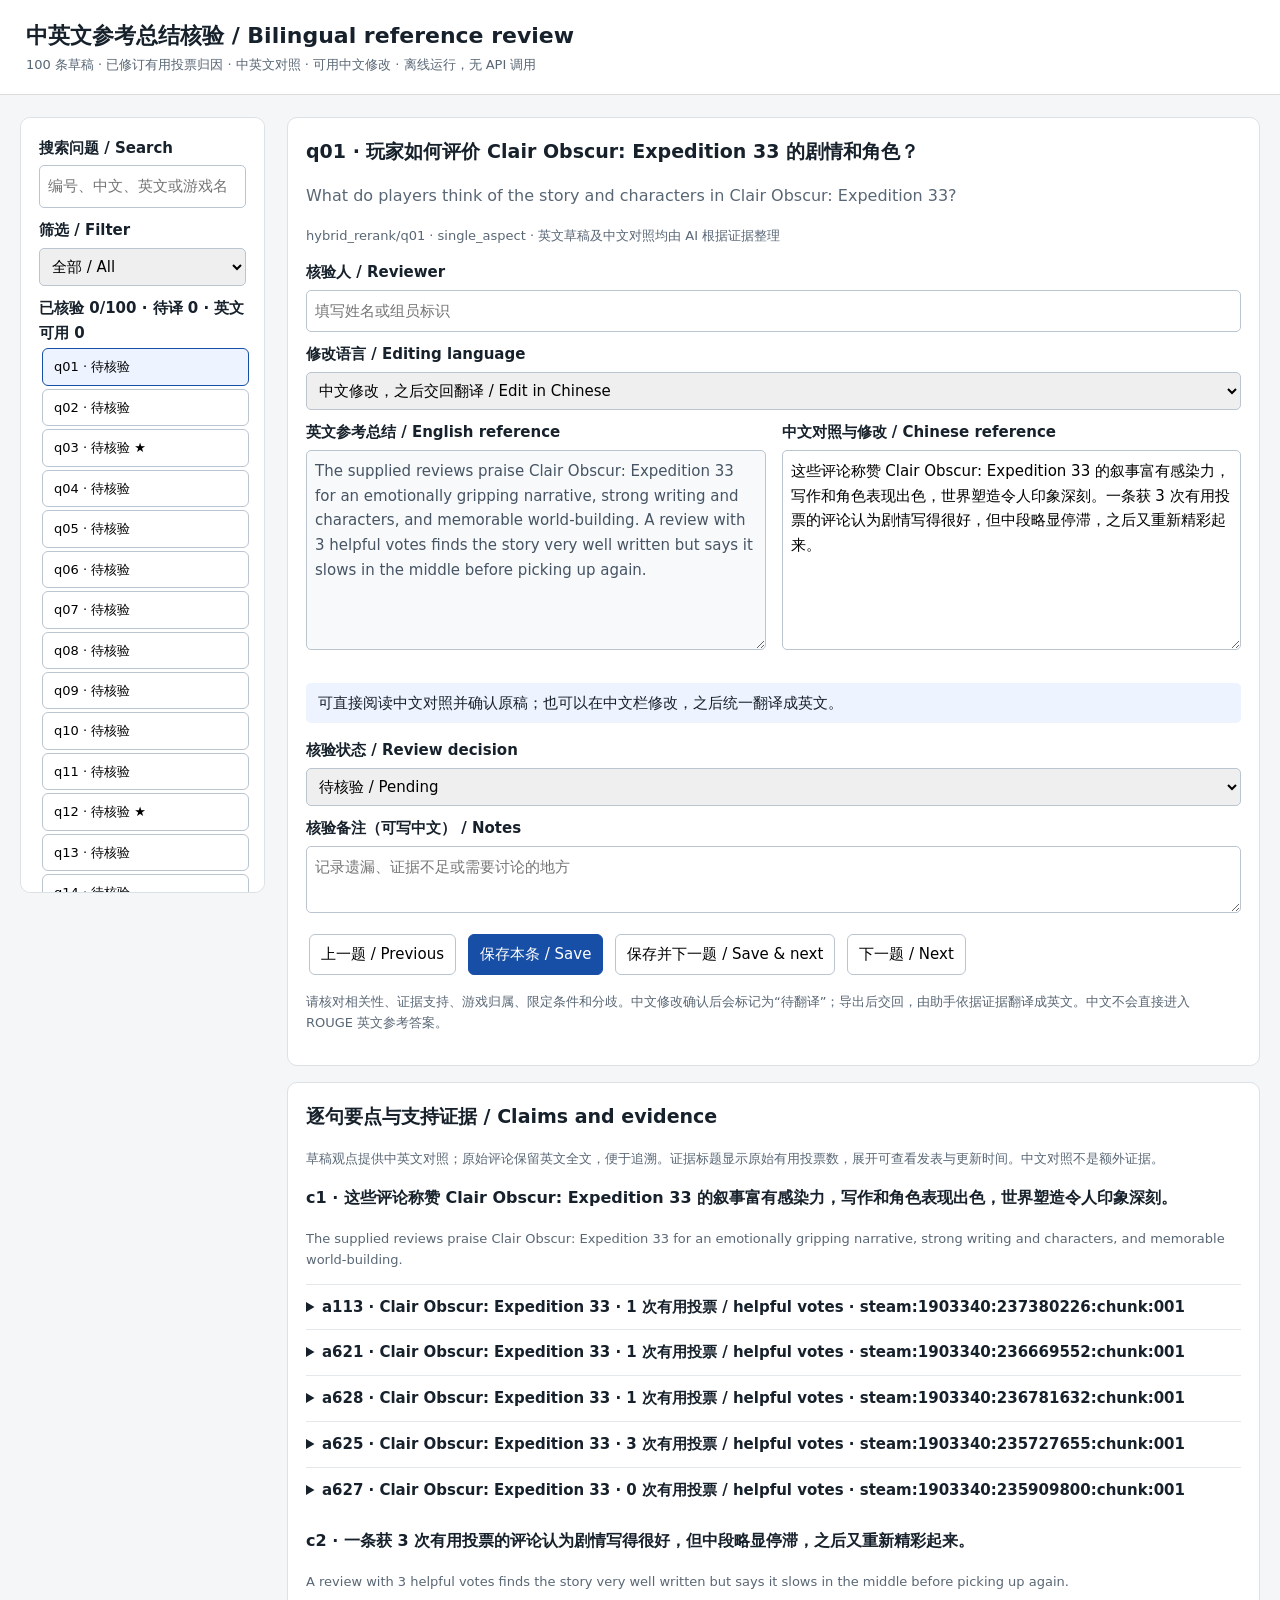
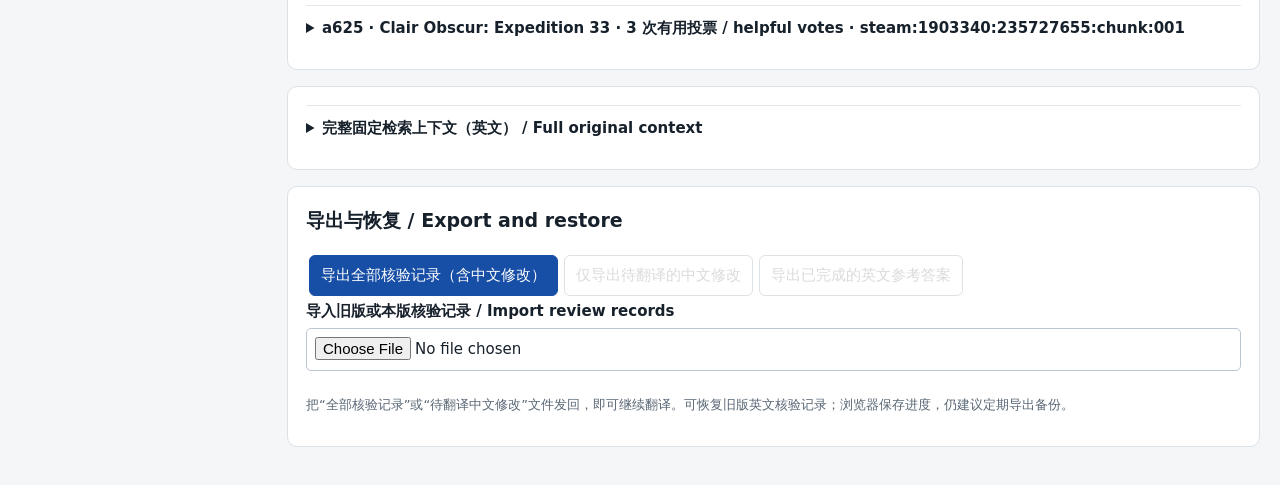
==== commit 65edbcd4: "Revise bilingual reference summaries with helpful-vote attribution" ====
--- a/data/reference_summaries/drafts/review.html
+++ b/data/reference_summaries/drafts/review.html
@@ -4,44 +4,47 @@
 <style>
 body{font:15px/1.65 system-ui,sans-serif;margin:0;background:#f4f6f8;color:#17212b}header{background:#fff;border-bottom:1px solid #ddd;padding:18px 26px}h1{font-size:22px;margin:0}main{display:grid;grid-template-columns:245px minmax(0,1fr);gap:22px;max-width:1500px;margin:22px auto;padding:0 20px}aside,.card{background:#fff;border:1px solid #dce1e6;border-radius:10px;padding:18px;margin-bottom:16px}aside{align-self:start;max-height:82vh;overflow:auto;position:sticky;top:12px}button,input,select,textarea{font:inherit}button{cursor:pointer;padding:7px 11px;border:1px solid #bbc5cf;border-radius:6px;background:white;margin:3px}button:disabled{opacity:.5;cursor:default}button.primary{background:#174ea6;color:#fff;border-color:#174ea6}input,select,textarea{box-sizing:border-box;width:100%;border:1px solid #bbc5cf;border-radius:5px;padding:8px;margin:5px 0 10px}textarea{min-height:200px;resize:vertical}textarea[readonly]{background:#f7f9fb;color:#465463}.parallel{display:grid;grid-template-columns:1fr 1fr;gap:16px}#queries button{display:block;text-align:left;width:100%;font-size:13px}#queries button.active{border-color:#174ea6;background:#eef4ff}.muted{color:#596775;font-size:13px}.note{background:#fff7dc;border-left:4px solid #d89d00;padding:10px 14px}.quote{white-space:pre-wrap;background:#f6f8fa;padding:12px;border-radius:5px;font-size:14px}h2{font-size:19px;margin-top:0}h3{font-size:16px}summary{cursor:pointer;font-weight:600}details{border-top:1px solid #e5e8eb;padding:10px 0}#message{color:#174ea6;margin:8px 0}label{display:block;font-weight:600}#progress{font-weight:600}.toolbar{display:flex;gap:6px;flex-wrap:wrap}#question-en{font-weight:400;color:#596775}#language-status{padding:8px 12px;background:#edf4ff;border-radius:5px}@media(max-width:950px){main,.parallel{grid-template-columns:1fr}aside{position:static;max-height:230px}}
 </style>
-<header><h1>中英文参考总结核验 / Bilingual reference review</h1><div class="muted">100 条草稿 · 问题、总结与逐句要点中英文对照 · 可用中文修改 · 离线运行，无 API 调用</div></header>
+<header><h1>中英文参考总结核验 / Bilingual reference review</h1><div class="muted">100 条草稿 · 已修订有用投票归因 · 中英文对照 · 可用中文修改 · 离线运行，无 API 调用</div></header>
 <main><aside><label for="search">搜索问题 / Search</label><input id="search" placeholder="编号、中文、英文或游戏名"><label for="filter">筛选 / Filter</label><select id="filter"><option value="all">全部 / All</option><option value="pending">待核验 / Pending</option><option value="priority">优先核验 / Priority</option><option value="translation">中文修改待翻译 / Awaiting translation</option><option value="accepted">已核验内容 / Content reviewed</option><option value="ready">英文参考可用 / English ready</option></select><div id="progress"></div><div id="queries"></div></aside>
 <section><div class="card"><h2 id="question"></h2><h3 id="question-en"></h3><p class="muted" id="case-meta"></p><p id="scope-note" class="note" hidden></p><details id="scope-details" hidden><summary>English review note</summary><p id="scope-note-en"></p></details><label for="reviewer">核验人 / Reviewer</label><input id="reviewer" placeholder="填写姓名或组员标识"><label for="edit-language">修改语言 / Editing language</label><select id="edit-language"><option value="zh">中文修改，之后交回翻译 / Edit in Chinese</option><option value="en">直接修改英文 / Edit English directly</option></select><div class="parallel"><div><label for="reference">英文参考总结 / English reference</label><textarea id="reference" lang="en" readonly></textarea></div><div><label for="reference-zh">中文对照与修改 / Chinese reference</label><textarea id="reference-zh" lang="zh-CN"></textarea></div></div><p id="language-status"></p><label for="decision">核验状态 / Review decision</label><select id="decision"><option value="pending">待核验 / Pending</option><option value="approved">确认当前内容 / Approve current content</option><option value="edited">修改后确认 / Approve after edits</option><option value="rejected">不采用 / Reject</option></select><label for="notes">核验备注（可写中文） / Notes</label><textarea id="notes" style="min-height:65px" placeholder="记录遗漏、证据不足或需要讨论的地方"></textarea><div class="toolbar"><button id="previous">上一题 / Previous</button><button id="save" class="primary">保存本条 / Save</button><button id="save-next">保存并下一题 / Save & next</button><button id="next">下一题 / Next</button></div><div id="message" role="status"></div><p class="muted">请核对相关性、证据支持、游戏归属、限定条件和分歧。中文修改确认后会标记为“待翻译”；导出后交回，由助手依据证据翻译成英文。中文不会直接进入 ROUGE 英文参考答案。</p></div>
-<div class="card"><h2>逐句要点与支持证据 / Claims and evidence</h2><p class="muted">草稿观点提供中英文对照；原始评论保留英文全文，便于追溯。中文对照不是额外证据。</p><div id="claim-evidence"></div></div>
+<div class="card"><h2>逐句要点与支持证据 / Claims and evidence</h2><p class="muted">草稿观点提供中英文对照；原始评论保留英文全文，便于追溯。证据标题显示原始有用投票数，展开可查看发表与更新时间。中文对照不是额外证据。</p><div id="claim-evidence"></div></div>
 <div class="card"><details><summary>完整固定检索上下文（英文） / Full original context</summary><div id="all-evidence"></div></details></div>
 <div class="card"><h2>导出与恢复 / Export and restore</h2><button id="export-all" class="primary">导出全部核验记录（含中文修改）</button><button id="export-chinese">仅导出待翻译的中文修改</button><button id="export-approved">导出已完成的英文参考答案</button><label for="import">导入旧版或本版核验记录 / Import review records</label><input id="import" type="file" accept=".jsonl,.json"><p class="muted">把“全部核验记录”或“待翻译中文修改”文件发回，即可继续翻译。可恢复旧版英文核验记录；浏览器保存进度，仍建议定期导出备份。</p></div></section></main>
-<script id="draft-data" type="application/json">[{"id": "hybrid_rerank/q01", "query_id": "q01", "query": "What do players think of the story and characters in Clair Obscur: Expedition 33?", "query_type": "single_aspect", "target_games": ["Clair Obscur: Expedition 33"], "draft_reference_summary": "The supplied reviews praise Clair Obscur: Expedition 33 for an emotionally gripping narrative, strong writing and characters, and memorable world-building. One reviewer finds the story very well written but says it slows in the middle before picking up again.", "reference": null, "review_status": "pending", "reviewer": "", "review_notes": "", "drafted_by": "assistant", "human_reviewed": false, "context_sha256": "7af59c6c6f4c9b48e28a5bf43393e045c82f1471c44e0aca0e6c3d0bb4e64080", "draft_claims": [{"claim_id": "c1", "text": "The supplied reviews praise Clair Obscur: Expedition 33 for an emotionally gripping narrative, strong writing and characters, and memorable world-building.", "source_role": "supporting_review", "supporting_evidence": [{"sample_id": "a113", "chunk_id": "steam:1903340:237380226:chunk:001", "game_name": "Clair Obscur: Expedition 33", "quote": "✅ Pros: Emotionally gripping narrative with deep themes, innovative turn-based combat with real-time parry/dodge mechanics, breathtaking Surrealist \u0026 Belle Époque art direction, phenomenal soundtrack and top-tier voice acting.\n❌ Cons: Strict combat timing requirements can feel exhausting for some, linear world exploration with limited traversal options, lack of a minimap and minor visual lip-sync bugs.\n🏆Rating: 8.8 / 10", "start": 0, "end": 423, "offset_unit": "unicode_codepoint", "source_url": "https://steamcommunity.com/profiles/76561198340334007/recommended/1903340/"}, {"sample_id": "a621", "chunk_id": "steam:1903340:236669552:chunk:001", "game_name": "Clair Obscur: Expedition 33", "quote": "Chrono trigger WAS my favorite game of all time. I play and enjoy every genre of gaming. FPS, Metroidvanias, Rogue lites, Platformers and so on. Expedition 33 did everything that Chrono trigger didn't, and was just as innovative. Absolute perfection. Story, Writing, Voice Acting, Pacing, Gameplay, Graphics, Soundtrack... ALL 10's.\n\nImagine playing an incredibly fun and challenging game, and reading the greatest book, and watching the best movie... all at the SAME TIME. Brain broken. You owe it to yourself to play this one through.", "start": 0, "end": 536, "offset_unit": "unicode_codepoint", "source_url": "https://steamcommunity.com/profiles/76561199070424998/recommended/1903340/"}, {"sample_id": "a628", "chunk_id": "steam:1903340:236781632:chunk:001", "game_name": "Clair Obscur: Expedition 33", "quote": "Expedition 33 was an amazing experience from start to finish. The story, music, visuals and combat are all fantastic, and it's one of those games that sticks with you long after you finish it. Definitely worth playing.", "start": 0, "end": 218, "offset_unit": "unicode_codepoint", "source_url": "https://steamcommunity.com/profiles/76561198107443086/recommended/1903340/"}, {"sample_id": "a625", "chunk_id": "steam:1903340:235727655:chunk:001", "game_name": "Clair Obscur: Expedition 33", "quote": "- Soundtrack is phenomenal\n- Story is incredibly well written, although slightly stagnates in the middle but then picks up again\n- Characters are intriguing and well-designed\n- Exploration is somewhat rewarding\n- Combat is serviceable, with decent enemy variety, nothing groundbreaking but not bad either\n\nThe story, characters and soundtrack heavily carries the game.\n\n8/10", "start": 0, "end": 374, "offset_unit": "unicode_codepoint", "source_url": "https://steamcommunity.com/profiles/76561198209703324/recommended/1903340/"}, {"sample_id": "a627", "chunk_id": "steam:1903340:235909800:chunk:001", "game_name": "Clair Obscur: Expedition 33", "quote": "Those who love turn based combat and little bit of difficulty, soundtracks are really good and world building is beautiful, I usually like fromsoftware art direction but here they did a good job.\nI am looking forward to future \"Clair Obscur:\" titles", "start": 0, "end": 249, "offset_unit": "unicode_codepoint", "source_url": "https://steamcommunity.com/profiles/76561199087995165/recommended/1903340/"}], "text_zh": "这些评论称赞 Clair Obscur: Expedition 33 的叙事富有感染力，写作和角色表现出色，世界塑造令人印象深刻。"}, {"claim_id": "c2", "text": "One reviewer finds the story very well written but says it slows in the middle before picking up again.", "source_role": "supporting_review", "supporting_evidence": [{"sample_id": "a625", "chunk_id": "steam:1903340:235727655:chunk:001", "game_name": "Clair Obscur: Expedition 33", "quote": "- Soundtrack is phenomenal\n- Story is incredibly well written, although slightly stagnates in the middle but then picks up again\n- Characters are intriguing and well-designed\n- Exploration is somewhat rewarding\n- Combat is serviceable, with decent enemy variety, nothing groundbreaking but not bad either\n\nThe story, characters and soundtrack heavily carries the game.\n\n8/10", "start": 0, "end": 374, "offset_unit": "unicode_codepoint", "source_url": "https://steamcommunity.com/profiles/76561198209703324/recommended/1903340/"}], "text_zh": "一位评论者认为剧情写得很好，但中段略显停滞，之后又重新精彩起来。"}], "fixed_context": [{"chunk_id": "steam:1903340:233702152:chunk:001", "text": "At first, the turn-based combat made me think this looked like a mobile game. But after watching a few videos, reading reviews, and playing for just two hours, I realized how incredible it truly is. The story, unique combat system, visuals, and optimization are all outstanding. Clair Obscur: Expedition 33 is an unforgettable experience that will stay with me forever. I’ll definitely play it again.", "game_name": "Clair Obscur: Expedition 33", "source_url": "https://steamcommunity.com/profiles/76561198104160549/recommended/1903340/"}, {"chunk_id": "steam:1903340:236781632:chunk:001", "text": "Expedition 33 was an amazing experience from start to finish. The story, music, visuals and combat are all fantastic, and it's one of those games that sticks with you long after you finish it. Definitely worth playing.", "game_name": "Clair Obscur: Expedition 33", "source_url": "https://steamcommunity.com/profiles/76561198107443086/recommended/1903340/"}, {"chunk_id": "steam:1903340:236669552:chunk:001", "text": "Chrono trigger WAS my favorite game of all time. I play and enjoy every genre of gaming. FPS, Metroidvanias, Rogue lites, Platformers and so on. Expedition 33 did everything that Chrono trigger didn't, and was just as innovative. Absolute perfection. Story, Writing, Voice Acting, Pacing, Gameplay, Graphics, Soundtrack... ALL 10's.\n\nImagine playing an incredibly fun and challenging game, and reading the greatest book, and watching the best movie... all at the SAME TIME. Brain broken. You owe it to yourself to play this one through.", "game_name": "Clair Obscur: Expedition 33", "source_url": "https://steamcommunity.com/profiles/76561199070424998/recommended/1903340/"}, {"chunk_id": "steam:1903340:235727655:chunk:001", "text": "- Soundtrack is phenomenal\n- Story is incredibly well written, although slightly stagnates in the middle but then picks up again\n- Characters are intriguing and well-designed\n- Exploration is somewhat rewarding\n- Combat is serviceable, with decent enemy variety, nothing groundbreaking but not bad either\n\nThe story, characters and soundtrack heavily carries the game.\n\n8/10", "game_name": "Clair Obscur: Expedition 33", "source_url": "https://steamcommunity.com/profiles/76561198209703324/recommended/1903340/"}, {"chunk_id": "steam:367520:235420004:chunk:001", "text": "One of the best games I've played, coming from someone who doesn't generally play platformers, metroidvanias, or souls-likes. Beautiful game, challenging gameplay, and incredible story and characters. Plenty for any type of player and it will be my life mission to platinum the game", "game_name": "Hollow Knight", "source_url": "https://steamcommunity.com/profiles/76561198318975591/recommended/367520/"}, {"chunk_id": "steam:1903340:235909800:chunk:001", "text": "Those who love turn based combat and little bit of difficulty, soundtracks are really good and world building is beautiful, I usually like fromsoftware art direction but here they did a good job.\nI am looking forward to future \"Clair Obscur:\" titles", "game_name": "Clair Obscur: Expedition 33", "source_url": "https://steamcommunity.com/profiles/76561199087995165/recommended/1903340/"}, {"chunk_id": "steam:1056960:221072825:chunk:001", "text": "BOOORING!!! I don't recommend it for the gameplay overall, just the story... I just played because I was curious of the story.\nIt has nothing to do with previous games, just same universe. Bad jokes....like very bad.\nOnly 6 main missions ... 2 of them at the end.\nYou have to level up character to do main story missions...side quest are boring, repetitive...go there, come back, go again there over and over again ... scaling enemies with your character, stealth it's almost dead, only run and gun.", "game_name": "Wolfenstein: Youngblood", "source_url": "https://steamcommunity.com/profiles/76561198152333804/recommended/1056960/"}, {"chunk_id": "steam:1174180:237371359:chunk:001", "text": "the online portion of this game is absolute garbage. just complete and utter pay for play trash. HOWEVER... the story line is AMAZING, the single player world is one of the best i have ever encountered, and the character interactions are second to none. dont play the online version. but lose yourself in the single player content for 1000 hours and thank me later.", "game_name": "Red Dead Redemption 2", "source_url": "https://steamcommunity.com/profiles/76561198862492879/recommended/1174180/"}, {"chunk_id": "steam:1903340:237380226:chunk:001", "text": "✅ Pros: Emotionally gripping narrative with deep themes, innovative turn-based combat with real-time parry/dodge mechanics, breathtaking Surrealist \u0026 Belle Époque art direction, phenomenal soundtrack and top-tier voice acting.\n❌ Cons: Strict combat timing requirements can feel exhausting for some, linear world exploration with limited traversal options, lack of a minimap and minor visual lip-sync bugs.\n🏆Rating: 8.8 / 10", "game_name": "Clair Obscur: Expedition 33", "source_url": "https://steamcommunity.com/profiles/76561198340334007/recommended/1903340/"}, {"chunk_id": "steam:271590:237064804:chunk:001", "text": "The three character approach is very interesting. At points it feels like the story is completely fluid and moving at the same pace for all but at other points it really drags. The driving system is very engaging, as well as combat. However, once you clear the game I hope you like menial collectible quests.\n\nOverall, this is a great game and you should play it at least once.", "game_name": "Grand Theft Auto V Legacy", "source_url": "https://steamcommunity.com/profiles/76561199594734186/recommended/271590/"}], "priority_review": false, "assistant_review_note": "", "reference_scope": "Question-conditioned summary of the supplied context only", "checks": {"all_sources_in_fixed_context": true, "all_quotes_exact": true}, "query_zh": "玩家如何评价 Clair Obscur: Expedition 33 的剧情和角色？", "draft_reference_summary_zh": "这些评论称赞 Clair Obscur: Expedition 33 的叙事富有感染力，写作和角色表现出色，世界塑造令人印象深刻。一位评论者认为剧情写得很好，但中段略显停滞，之后又重新精彩起来。", "assistant_review_note_zh": ""}, {"id": "hybrid_rerank/q02", "query_id": "q02", "query": "How is the soundtrack in Hollow Knight?", "query_type": "single_aspect", "target_games": ["Hollow Knight"], "draft_reference_summary": "Reviewers praise Hollow Knight's soundtrack as phenomenal and hauntingly beautiful. One review highlights Christopher Larkin's score as part of the atmosphere of Hallownest's ruins and forgotten kingdom.", "reference": null, "review_status": "pending", "reviewer": "", "review_notes": "", "drafted_by": "assistant", "human_reviewed": false, "context_sha256": "d3d88e5a60735e2bfb993f88a68e5bb93ef542c78c7d2258b60905efb6e067da", "draft_claims": [{"claim_id": "c1", "text": "Reviewers praise Hollow Knight's soundtrack as phenomenal and hauntingly beautiful.", "source_role": "supporting_review", "supporting_evidence": [{"sample_id": "a279", "chunk_id": "steam:367520:235591978:chunk:001", "game_name": "Hollow Knight", "quote": "Hollow Knight is a once-in-a-lifetime experience. Its deeply immersive worldbuilding and masterful storytelling come together to create an unforgettable narrative. The phenomenal soundtrack also deserves every bit of praise it receives. Christopher Larkin was truly cooking, and many tracks have found their way into my everyday playlists.\nThe gameplay is equally impressive. Many boss fights feel like a dance as you weave in attacks and spells while dodging each strike. Having 100%ed this game and explored every corner of its world, I can’t recommend it highly enough to anyone looking for a rewarding time sink.", "start": 0, "end": 616, "offset_unit": "unicode_codepoint", "source_url": "https://steamcommunity.com/profiles/76561199211212811/recommended/367520/"}, {"sample_id": "a381", "chunk_id": "steam:367520:237310292:chunk:001", "game_name": "Hollow Knight", "quote": "Hollow Knight is an amazing game with beautiful artstyle, phenomenal soundtrack and very very deep lore, but sometimes it can be difficult.\nIt is probably the best purchase in my life and is worth recommending.\nAlso GAME IS FILLED WITH BUGS.", "start": 0, "end": 241, "offset_unit": "unicode_codepoint", "source_url": "https://steamcommunity.com/profiles/76561199560201160/recommended/367520/"}, {"sample_id": "a002", "chunk_id": "steam:367520:236128627:chunk:001", "game_name": "Hollow Knight", "quote": "Absolute Masterpiece! (9/10)\n​Hollow Knight is a breathtaking journey through a beautifully dark and tragic world. Everything in this game comes together perfectly to create an unforgettable experience:\n​Gameplay \u0026 Combat: Silky-smooth mechanics, tight controls, and rewarding progression.\n​Music \u0026 Atmosphere: The soundtrack and visual design are hauntingly beautiful, drawing you deep into the lore of Hallownest.\n​Challenge: The difficulty is tough and demanding, but incredibly satisfying to master.\n​Final Score: 9 / 10\nThe only reason it’s not a full 10/10 is the lack of official Arabic lauage support. Other than that, it is near perfection. Highly recommended to anyone who loves Metroidvanias and great storytelling!", "start": 0, "end": 726, "offset_unit": "unicode_codepoint", "source_url": "https://steamcommunity.com/profiles/76561198416553641/recommended/367520/"}], "text_zh": "评论者称赞 Hollow Knight 的配乐十分出色，具有令人难忘的幽美氛围。"}, {"claim_id": "c2", "text": "One review highlights Christopher Larkin's score as part of the atmosphere of Hallownest's ruins and forgotten kingdom.", "source_role": "supporting_review", "supporting_evidence": [{"sample_id": "a719", "chunk_id": "steam:367520:236368691:chunk:001", "game_name": "Hollow Knight", "quote": "Hollow Knight is not just a game; it is a descent into a haunting, melancholic dream.\n\nTeam Cherry didn't just build a world; they unearthed a vast, forgotten kingdom. Hallownest is a masterclass in atmospheric storytelling, where every rain-soaked ruin in the City of Tears and every shadow in Deepnest echoes with lost glory, backed by Christopher Larkin’s achingly gorgeous score.\n\nThe gameplay is surgical perfection. Tight, responsive controls, the hypnotic satisfaction of nail-pogoing, and boss fights that demand absolute respect and rhythm. You get lost, you adapt, you overcome.\n\nAn untouchable monument of the Metroidvania genre and an absolute work of art. 10/10.", "start": 0, "end": 675, "offset_unit": "unicode_codepoint", "source_url": "https://steamcommunity.com/profiles/76561199865856229/recommended/367520/"}], "text_zh": "一条评论特别提到 Christopher Larkin 的配乐，认为它融入了圣巢遗迹与失落王国的氛围。"}], "fixed_context": [{"chunk_id": "steam:367520:235591978:chunk:001", "text": "Hollow Knight is a once-in-a-lifetime experience. Its deeply immersive worldbuilding and masterful storytelling come together to create an unforgettable narrative. The phenomenal soundtrack also deserves every bit of praise it receives. Christopher Larkin was truly cooking, and many tracks have found their way into my everyday playlists.\nThe gameplay is equally impressive. Many boss fights feel like a dance as you weave in attacks and spells while dodging each strike. Having 100%ed this game and explored every corner of its world, I can’t recommend it highly enough to anyone looking for a rewarding time sink.", "game_name": "Hollow Knight", "source_url": "https://steamcommunity.com/profiles/76561199211212811/recommended/367520/"}, {"chunk_id": "steam:367520:237310292:chunk:001", "text": "Hollow Knight is an amazing game with beautiful artstyle, phenomenal soundtrack and very very deep lore, but sometimes it can be difficult.\nIt is probably the best purchase in my life and is worth recommending.\nAlso GAME IS FILLED WITH BUGS.", "game_name": "Hollow Knight", "source_url": "https://steamcommunity.com/profiles/76561199560201160/recommended/367520/"}, {"chunk_id": "steam:367520:236368691:chunk:001", "text": "Hollow Knight is not just a game; it is a descent into a haunting, melancholic dream.\n\nTeam Cherry didn't just build a world; they unearthed a vast, forgotten kingdom. Hallownest is a masterclass in atmospheric storytelling, where every rain-soaked ruin in the City of Tears and every shadow in Deepnest echoes with lost glory, backed by Christopher Larkin’s achingly gorgeous score.\n\nThe gameplay is surgical perfection. Tight, responsive controls, the hypnotic satisfaction of nail-pogoing, and boss fights that demand absolute respect and rhythm. You get lost, you adapt, you overcome.\n\nAn untouchable monument of the Metroidvania genre and an absolute work of art. 10/10.", "game_name": "Hollow Knight", "source_url": "https://steamcommunity.com/profiles/76561199865856229/recommended/367520/"}, {"chunk_id": "steam:1030300:236803607:chunk:001", "text": "This game improves on hollow knight. The sound track is amazing, the movement is smooth and fast paced, the combat is awesome. It's a really good game except for some of the runbacks and places such as bilewater is a pain in the ass. You really have to be passionate about the hollow knight universe to really enjoy this game. As someone who is really passionate about Hollow Knight (Reached to the top of P5), this game felt natural. The bosses were not too difficult since I am used to the movement and seeing openings etc. But I can see a person completely new to hollow knight suffer with the past faced gameplay and double heart damage. I would really suggest playing Hollow Knight first and then picking this game up. If u already beat Hollow Knight, this game is a must play.", "game_name": "Hollow Knight: Silksong", "source_url": "https://steamcommunity.com/profiles/76561198194264633/recommended/1030300/"}, {"chunk_id": "steam:367520:236128627:chunk:001", "text": "Absolute Masterpiece! (9/10)\n​Hollow Knight is a breathtaking journey through a beautifully dark and tragic world. Everything in this game comes together perfectly to create an unforgettable experience:\n​Gameplay \u0026 Combat: Silky-smooth mechanics, tight controls, and rewarding progression.\n​Music \u0026 Atmosphere: The soundtrack and visual design are hauntingly beautiful, drawing you deep into the lore of Hallownest.\n​Challenge: The difficulty is tough and demanding, but incredibly satisfying to master.\n​Final Score: 9 / 10\nThe only reason it’s not a full 10/10 is the lack of official Arabic lauage support. Other than that, it is near perfection. Highly recommended to anyone who loves Metroidvanias and great storytelling!", "game_name": "Hollow Knight", "source_url": "https://steamcommunity.com/profiles/76561198416553641/recommended/367520/"}, {"chunk_id": "steam:1030300:236914026:chunk:001", "text": "Absolutely phenomenal follow up to the OG Hollowknight. Steps it up in pretty much every single way. Platforming is absolutely brutal though. Way harder than anything in the base Hollowknight game.\n\nBanger soundtrack, excellent visual design, crispy platforming, challenging bosses. This game does it all. 10/10", "game_name": "Hollow Knight: Silksong", "source_url": "https://steamcommunity.com/profiles/76561198068322533/recommended/1030300/"}, {"chunk_id": "steam:367520:236651301:chunk:001", "text": "Hollow knight is a great game and through out the 2 years of playing, its great. It kicks you off without knowing anything, simple controlls, expesaly on controllor. It has a amazing story, so lore deap charicters, and its amazing as a bullet easy to hell 2d platformer and great backtrack/areas, good sound tracks, and nice boss fights. also replayable with a charm (loadout) sistem. one thing... speedrun achivement.", "game_name": "Hollow Knight", "source_url": "https://steamcommunity.com/profiles/76561199527655529/recommended/367520/"}, {"chunk_id": "steam:1030300:235783774:chunk:001", "text": "Honestly, after waiting for what felt like forever, stepping into Pharloom as Hornet was worth every single second. I’m definitely not the most skilled gamer out there I died way more times than I’d like to admit but Hollow Knight: Silksong is an absolute masterpiece.\n\nThe movement feels so fluid and acrobatic compared to the original. Jumping, sprinting, and using Hornet’s needle craft makes combat feel like a fast-paced dance. The handcrafted art style, atmospheric music, and intricate world design continually blew me away. Every new area had me completely immersed, even when a brutal boss had me stuck for an hour.\n\nIt’s tough, but every victory feels earned and ridiculously satisfying. If you enjoy action platformers, atmospheric worlds, or just a really solid challenge, I can't recommend this game enough. Do yourself a favor and give it a play you won't regret it!", "game_name": "Hollow Knight: Silksong", "source_url": "https://steamcommunity.com/profiles/76561198758183681/recommended/1030300/"}, {"chunk_id": "steam:1030300:235355058:chunk:001", "text": "A true masterpiece. It´s like Hollow Knight on hard mode. Story does not disappoint. Music is phenomenal. It has very innovative platforming and it´s fun to play. Bosses are hard and challenging. Definitely worth exploring every corner of the pharloom.", "game_name": "Hollow Knight: Silksong", "source_url": "https://steamcommunity.com/profiles/76561198079620799/recommended/1030300/"}, {"chunk_id": "steam:1030300:236170771:chunk:001", "text": "10/10, but it is not for everyone. The designs and music are beautiful, but the gameplay strategy is nothing like hollowknight since you can't just tank your way through. You need to have way more patience and punish enemy openings. The runbacks are a little longer maybe but i'd say that they are required to actually master the movements. The game can be frustrating at the beginning because it is punishing, but it is still fair. I've also heard that there were bugs when it came out but they were all fixed by the time I started the game.", "game_name": "Hollow Knight: Silksong", "source_url": "https://steamcommunity.com/profiles/76561198365268657/recommended/1030300/"}], "priority_review": false, "assistant_review_note": "", "reference_scope": "Question-conditioned summary of the supplied context only", "checks": {"all_sources_in_fixed_context": true, "all_quotes_exact": true}, "query_zh": "Hollow Knight 的配乐怎么样？", "draft_reference_summary_zh": "评论者称赞 Hollow Knight 的配乐十分出色，具有令人难忘的幽美氛围。一条评论特别提到 Christopher Larkin 的配乐，认为它融入了圣巢遗迹与失落王国的氛围。", "assistant_review_note_zh": ""}, {"id": "hybrid_rerank/q03", "query_id": "q03", "query": "How well does Cyberpunk 2077 run on PC these days?", "query_type": "single_aspect", "target_games": ["Cyberpunk 2077"], "draft_reference_summary": "One reviewer reports that their PC cannot run Cyberpunk 2077 even at the lowest graphics settings.", "reference": null, "review_status": "pending", "reviewer": "", "review_notes": "", "drafted_by": "assistant", "human_reviewed": false, "context_sha256": "fdc2eb0277da2a61f8b7be624d8149fa9473f97c537bf7d8a96c05ee81047c22", "draft_claims": [{"claim_id": "c1", "text": "One reviewer reports that their PC cannot run Cyberpunk 2077 even at the lowest graphics settings.", "source_role": "supporting_review", "supporting_evidence": [{"sample_id": "a256", "chunk_id": "steam:1091500:237091103:chunk:001", "game_name": "Cyberpunk 2077", "quote": "i absolutely love cyberpunk on my console, however i bought it for my pc to play it with mods only to find utter disappointment. my pc cant even run this game on the worst possible graphics even with a 4060. its not the fps part but the fact that it has latency delay like crazy. it feels like im playing on an old 70 inch tv with how bad the delay is. i cant aim properly because of it or do much of anything as it makes me motion sick. i looked it up and its an extremely common problem for this game that even downloading mods, updating and tweaking my drivers, and tons of research hasn't fixed at all. cant even refund it because i took too much time trying to resolve the issue. 0/10 on pc.", "start": 0, "end": 696, "offset_unit": "unicode_codepoint", "source_url": "https://steamcommunity.com/profiles/76561199120418830/recommended/1091500/"}], "text_zh": "一位评论者表示，即使使用最低画质设置，自己的 PC 也无法运行 Cyberpunk 2077。"}], "fixed_context": [{"chunk_id": "steam:1091500:237091103:chunk:001", "text": "i absolutely love cyberpunk on my console, however i bought it for my pc to play it with mods only to find utter disappointment. my pc cant even run this game on the worst possible graphics even with a 4060. its not the fps part but the fact that it has latency delay like crazy. it feels like im playing on an old 70 inch tv with how bad the delay is. i cant aim properly because of it or do much of anything as it makes me motion sick. i looked it up and its an extremely common problem for this game that even downloading mods, updating and tweaking my drivers, and tons of research hasn't fixed at all. cant even refund it because i took too much time trying to resolve the issue. 0/10 on pc.", "game_name": "Cyberpunk 2077", "source_url": "https://steamcommunity.com/profiles/76561199120418830/recommended/1091500/"}, {"chunk_id": "steam:2246340:233740143:chunk:001", "text": "It runs well on my pc and is fun to play in multiplayer, i don't like the gogmazios grind for endgame builds.\nBut overall a solid base game and I can't wait for Ascendence!", "game_name": "Monster Hunter Wilds", "source_url": "https://steamcommunity.com/profiles/76561199787790111/recommended/2246340/"}, {"chunk_id": "steam:1091500:235638992:chunk:001", "text": "Cyberpunk 2077 is one of the best open-world story games i've ever played. It's compelling, complex, and I love that you can, in a way, pave your own story. If you can, run it on max graphics. It looks so beautiful.", "game_name": "Cyberpunk 2077", "source_url": "https://steamcommunity.com/profiles/76561199122861786/recommended/1091500/"}, {"chunk_id": "steam:271590:237365428:chunk:001", "text": "very good game, ive been playing on ps4 and now on pc i can finnaly enjoy better/modded graphics\n\nlove it\n\nperformance is great +250 fps in single player", "game_name": "Grand Theft Auto V Legacy", "source_url": "https://steamcommunity.com/profiles/76561198722109252/recommended/271590/"}, {"chunk_id": "steam:3764200:237413147:chunk:001", "text": "Just buy the game. Its absolutely worth the $70 price tag. The game is also really well optimized, It ran very smoothly at 1440p on my 5 year old PC.", "game_name": "Resident Evil Requiem", "source_url": "https://steamcommunity.com/profiles/76561199090441570/recommended/3764200/"}, {"chunk_id": "steam:1091500:237019154:chunk:001", "text": "Cyberpunk 2077 is The Elder Scrolls IV: Oblivion if it took place in the future. As such, Phantom Liberty shares the throne for \"Best DLC\" to me alongside Shivering Isles. Everything about this game from its builds, story, aesthetics, gameplay, OST, voice acting, replay value, player agency, branching choices, and more is a 10/10. I am glad I did not play this game on launch and got to experience it as the polished masterpiece it is today.", "game_name": "Cyberpunk 2077", "source_url": "https://steamcommunity.com/profiles/76561198170471587/recommended/1091500/"}, {"chunk_id": "steam:1030300:235307690:chunk:001", "text": "Amazing game, runs at a consistent 144 fps on my handheld PC (See specs attached to this review). The games deep exploration also feels amazing too, the only exception is that there are quite a few gank boss fights but they're doable!", "game_name": "Hollow Knight: Silksong", "source_url": "https://steamcommunity.com/profiles/76561199137873625/recommended/1030300/"}, {"chunk_id": "steam:1091500:237099475:chunk:001", "text": "Probably in my top five favorite games of all time. I've played through this game over 5 times on my Xbox One and finally got a pc a few days ago and- WHEW! what a difference! like playing the game for the first time all over again! (except without crashing at the end of the prologue this time haha!)\n\nI had always seen videos of the newer updates but i never quite understood just how different it really is. The game is also beautiful on what from I understand is a relatively outdated pc. It really puts Xbox to shame. It makes me sad that I wasted so many years playing an inferior version of what my dream game has always been!", "game_name": "Cyberpunk 2077", "source_url": "https://steamcommunity.com/profiles/76561198630887843/recommended/1091500/"}, {"chunk_id": "steam:271590:235792943:chunk:001", "text": "this game is pretty good, even tho i think in pc without FiveM it might be dead. story mode is a bit trash. online mode is just too boring nowadays. at the prime of this game i will chose this game any day but now its not that fun anymore.", "game_name": "Grand Theft Auto V Legacy", "source_url": "https://steamcommunity.com/profiles/76561199673147547/recommended/271590/"}, {"chunk_id": "steam:952070:223964760:chunk:001", "text": "Game has great reviews for console, however for PC it's a giant mess. Clunky controls, no dedicated servers, as well as zero playerbase. Stay away from this one.", "game_name": "Resident Evil Resistance", "source_url": "https://steamcommunity.com/profiles/76561199466274568/recommended/952070/"}], "priority_review": true, "assistant_review_note": "Only one direct performance complaint is in the strict reference set. Avoid inferring smooth performance from praise of graphics.", "reference_scope": "Question-conditioned summary of the supplied context only", "checks": {"all_sources_in_fixed_context": true, "all_quotes_exact": true}, "query_zh": "Cyberpunk 2077 最近在 PC 上运行得怎么样？", "draft_reference_summary_zh": "一位评论者表示，即使使用最低画质设置，自己的 PC 也无法运行 Cyberpunk 2077。", "assistant_review_note_zh": "严格参考集合只有一条直接的性能差评。不要把画面好看推断为 PC 运行流畅。"}, {"id": "hybrid_rerank/q04", "query_id": "q04", "query": "Does Monster Hunter Wilds run smoothly, or is the frame rate a problem?", "query_type": "single_aspect", "target_games": ["Monster Hunter Wilds"], "draft_reference_summary": "PC performance reports vary: one reviewer gets 50–60 FPS on a low-end PC with some drops in the Plains, while another reports about 50 FPS with balanced DLSS and no frame generation. Some reviewers report smooth laptop play or improvements after fixes, whereas another still needs frame generation; performance therefore depends on the reported setup and experience.", "reference": null, "review_status": "pending", "reviewer": "", "review_notes": "", "drafted_by": "assistant", "human_reviewed": false, "context_sha256": "4c6213b5b3bce013866ef4c3fb09425508818a88e871c7a4a30d02ebb5cefcd2", "draft_claims": [{"claim_id": "c1", "text": "PC performance reports vary: one reviewer gets 50–60 FPS on a low-end PC with some drops in the Plains, while another reports about 50 FPS with balanced DLSS and no frame generation.", "source_role": "supporting_review", "supporting_evidence": [{"sample_id": "a769", "chunk_id": "steam:2246340:237302690:chunk:001", "game_name": "Monster Hunter Wilds", "quote": "i've been playing for 100+ hours and i gotta say the optimization is good now since i can reach 50-60 fps even on my potato PC. but still got a slightly fps drop on Plains area tho\n\nFocus mode in Wilds really a great help for me that has a aiming issues in MH World, wound mechanic is cool mechanic with difference effects on every weapons.\n\nThe dificulties of high star monsters is okay not really hard at first and pretty easy when you already familiar with the monster pattern and behaviour. hope they increase their dificulties in Ascendences\n\noverall this game really addictive and i personally recomended this game to everyone who wants to play action games", "start": 0, "end": 663, "offset_unit": "unicode_codepoint", "source_url": "https://steamcommunity.com/profiles/76561198125361300/recommended/2246340/"}, {"sample_id": "a775", "chunk_id": "steam:2246340:236769736:chunk:001", "game_name": "Monster Hunter Wilds", "quote": "Probably the easiest monster hunter game to start playing if this is your first monster hunter.\nThe game's performance leaves a lot to be desired, but its runs at around 50 fps for me with DLSS set to balanced without frame gen, which is good enough for me.\n\nThe story's unskippable scenes and \"walks\" are pretty boring, and longer than I would like.\nIn my opinion, this game has the best combat in the monster hunter series.", "start": 0, "end": 425, "offset_unit": "unicode_codepoint", "source_url": "https://steamcommunity.com/profiles/76561199082682689/recommended/2246340/"}], "text_zh": "PC 性能体验各不相同：一位评论者在配置较低的 PC 上达到 50–60 FPS，但在平原区域仍会掉帧；另一位使用平衡模式 DLSS、不启用帧生成时约为 50 FPS。"}, {"claim_id": "c2", "text": "Some reviewers report smooth laptop play or improvements after fixes, whereas another still needs frame generation; performance therefore depends on the reported setup and experience.", "source_role": "supporting_review", "supporting_evidence": [{"sample_id": "a765", "chunk_id": "steam:2246340:236336973:chunk:001", "game_name": "Monster Hunter Wilds", "quote": "This game is amazing and I don't think it deserves all of the negative reviews currently. Combat is faster and feels way more tight compared to Monster Hunter World. Lots of nice quality of life improvements make the gameplay smoother and graphics are the best of any Monster hunter game ever. Some people seem to have performance issues but I have personally never hade a single crash or framedrop.", "start": 0, "end": 399, "offset_unit": "unicode_codepoint", "source_url": "https://steamcommunity.com/profiles/76561198050126333/recommended/2246340/"}, {"sample_id": "a770", "chunk_id": "steam:2246340:236388593:chunk:001", "game_name": "Monster Hunter Wilds", "quote": "Wilds is back baby!! It runs well on my laptop and Im running linux on it as well. Only issue I have is that i cant play with my friends because of some issues with crossplay on linux", "start": 0, "end": 183, "offset_unit": "unicode_codepoint", "source_url": "https://steamcommunity.com/profiles/76561198070705944/recommended/2246340/"}, {"sample_id": "a762", "chunk_id": "steam:2246340:235239867:chunk:001", "game_name": "Monster Hunter Wilds", "quote": "Fighting big monsters have never been more fun. Despite the rocky launch of this game I stuck with it for my love of the franchise, and I am very happy that with the updates past the base game has fixed so much of the performance and bugs in the game. Though my only gripe about MHWilds is how unstable some of the lobbies are sometimes I get dced from online play while other times it never happens just a lil shotty", "start": 0, "end": 417, "offset_unit": "unicode_codepoint", "source_url": "https://steamcommunity.com/profiles/76561198111273780/recommended/2246340/"}, {"sample_id": "a134", "chunk_id": "steam:2246340:236655344:chunk:001", "game_name": "Monster Hunter Wilds", "quote": "Wilds might be one of my top games of all time. Again I'm not a long time fan of the franchise, but from the games I have played, Wilds just feels like the most polished vision of Monster Hunter while working within the confines of the RE Engine.\n\nGraphically, it's beautiful, and I'm very aware that I'm fortunate enough to have experienced the game after a year of patches and QoL changes, even now I have to use frame generation to sit comfortably in the triple digit FPS range.\n\nDespite that, I really liked the story with the Guardian monsters, and just subtle elements like bows having infinite arrow coatings was really nice as a bow main. That said, wasn't a fan of the insect glaive's handling of the kinsect gauges.\n\nVery excited for Ascendance.", "start": 0, "end": 755, "offset_unit": "unicode_codepoint", "source_url": "https://steamcommunity.com/profiles/76561199017159995/recommended/2246340/"}], "text_zh": "有评论者表示笔记本运行流畅，或修复后性能有所改善；另一位则仍需启用帧生成，因此体验取决于评论中报告的配置与实际情况。"}], "fixed_context": [{"chunk_id": "steam:2246340:235200074:chunk:001", "text": "older monster hunter fans will try and convince you that this game is bad because its \"too easy\" and then when you go play gen u or another old monhun game the whole experience feels like getting your balls forcefully vaporized multiple times over because of how clunky and slow the controls feel. do NOT get mind controlled by them. Wilds is good. Focus mode is cool. The combat feels insanely smooth and intuitive.\n\nAnd NEVER let someone try and demean you cus u didnt start on some ancient esoteric 4000 year old secret monster hunter game that only released in china and the only way to control your character is by dancing on a ddr pad while having electric currents running through nipple clamps and a buttplug or something. These guys are just like Fromsoft fans, i swear.", "game_name": "Monster Hunter Wilds", "source_url": "https://steamcommunity.com/profiles/76561198276390878/recommended/2246340/"}, {"chunk_id": "steam:2246340:237302690:chunk:001", "text": "i've been playing for 100+ hours and i gotta say the optimization is good now since i can reach 50-60 fps even on my potato PC. but still got a slightly fps drop on Plains area tho\n\nFocus mode in Wilds really a great help for me that has a aiming issues in MH World, wound mechanic is cool mechanic with difference effects on every weapons.\n\nThe dificulties of high star monsters is okay not really hard at first and pretty easy when you already familiar with the monster pattern and behaviour. hope they increase their dificulties in Ascendences\n\noverall this game really addictive and i personally recomended this game to everyone who wants to play action games", "game_name": "Monster Hunter Wilds", "source_url": "https://steamcommunity.com/profiles/76561198125361300/recommended/2246340/"}, {"chunk_id": "steam:2246340:236336973:chunk:001", "text": "This game is amazing and I don't think it deserves all of the negative reviews currently. Combat is faster and feels way more tight compared to Monster Hunter World. Lots of nice quality of life improvements make the gameplay smoother and graphics are the best of any Monster hunter game ever. Some people seem to have performance issues but I have personally never hade a single crash or framedrop.", "game_name": "Monster Hunter Wilds", "source_url": "https://steamcommunity.com/profiles/76561198050126333/recommended/2246340/"}, {"chunk_id": "steam:2246340:235800276:chunk:001", "text": "The game's very fun, it runs a little bit on the bad side but the combat and all of the added systems are a welcome addition. I said the game runs a little bit on the bad side but it is because my PC is on the weak side of things however, it is safe to say that if you don't care about graphics that wont be an issue. But yeah, everything runs smoothly, I haven't had game-breaking bugs even with my poor graphic fidelity. For me, this is the most-polished, and best-looking entry into the franchise.", "game_name": "Monster Hunter Wilds", "source_url": "https://steamcommunity.com/profiles/76561198396151293/recommended/2246340/"}, {"chunk_id": "steam:2246340:236655344:chunk:001", "text": "Wilds might be one of my top games of all time. Again I'm not a long time fan of the franchise, but from the games I have played, Wilds just feels like the most polished vision of Monster Hunter while working within the confines of the RE Engine.\n\nGraphically, it's beautiful, and I'm very aware that I'm fortunate enough to have experienced the game after a year of patches and QoL changes, even now I have to use frame generation to sit comfortably in the triple digit FPS range.\n\nDespite that, I really liked the story with the Guardian monsters, and just subtle elements like bows having infinite arrow coatings was really nice as a bow main. That said, wasn't a fan of the insect glaive's handling of the kinsect gauges.\n\nVery excited for Ascendance.", "game_name": "Monster Hunter Wilds", "source_url": "https://steamcommunity.com/profiles/76561199017159995/recommended/2246340/"}, {"chunk_id": "steam:2246340:236769736:chunk:001", "text": "Probably the easiest monster hunter game to start playing if this is your first monster hunter.\nThe game's performance leaves a lot to be desired, but its runs at around 50 fps for me with DLSS set to balanced without frame gen, which is good enough for me.\n\nThe story's unskippable scenes and \"walks\" are pretty boring, and longer than I would like.\nIn my opinion, this game has the best combat in the monster hunter series.", "game_name": "Monster Hunter Wilds", "source_url": "https://steamcommunity.com/profiles/76561199082682689/recommended/2246340/"}, {"chunk_id": "steam:271590:235295420:chunk:001", "text": "Runs very smothly with low-normal graphics with around 45-60 fps but there are some noticable dips every now and then highly recomend the game, super fun and has a great story and online is amazing but a little stressfull!", "game_name": "Grand Theft Auto V Legacy", "source_url": "https://steamcommunity.com/profiles/76561198650620761/recommended/271590/"}, {"chunk_id": "steam:1174180:237125085:chunk:001", "text": "PEAK GAMING\nRuns smoothly without ai frame gen on my 4060 ti 16gb\nIt does randomly crash RARELY, I have only had it happen once but it is so smooth and the story mode is amazing. I highly recommend this game.", "game_name": "Red Dead Redemption 2", "source_url": "https://steamcommunity.com/profiles/76561199513329333/recommended/1174180/"}, {"chunk_id": "steam:2246340:236388593:chunk:001", "text": "Wilds is back baby!! It runs well on my laptop and Im running linux on it as well. Only issue I have is that i cant play with my friends because of some issues with crossplay on linux", "game_name": "Monster Hunter Wilds", "source_url": "https://steamcommunity.com/profiles/76561198070705944/recommended/2246340/"}, {"chunk_id": "steam:2246340:235239867:chunk:001", "text": "Fighting big monsters have never been more fun. Despite the rocky launch of this game I stuck with it for my love of the franchise, and I am very happy that with the updates past the base game has fixed so much of the performance and bugs in the game. Though my only gripe about MHWilds is how unstable some of the lobbies are sometimes I get dced from online play while other times it never happens just a lil shotty", "game_name": "Monster Hunter Wilds", "source_url": "https://steamcommunity.com/profiles/76561198111273780/recommended/2246340/"}], "priority_review": false, "assistant_review_note": "", "reference_scope": "Question-conditioned summary of the supplied context only", "checks": {"all_sources_in_fixed_context": true, "all_quotes_exact": true}, "query_zh": "Monster Hunter Wilds 运行流畅吗，还是存在帧率问题？", "draft_reference_summary_zh": "PC 性能体验各不相同：一位评论者在配置较低的 PC 上达到 50–60 FPS，但在平原区域仍会掉帧；另一位使用平衡模式 DLSS、不启用帧生成时约为 50 FPS。有评论者表示笔记本运行流畅，或修复后性能有所改善；另一位则仍需启用帧生成，因此体验取决于评论中报告的配置与实际情况。", "assistant_review_note_zh": ""}, {"id": "hybrid_rerank/q05", "query_id": "q05", "query": "What is the multiplayer experience like in Call of Duty: Warzone?", "query_type": "single_aspect", "target_games": ["Call of Duty: Warzone"], "draft_reference_summary": "The supplied Warzone reviews criticize the multiplayer experience as difficult for casual players, citing excessive movement and overly competitive matchmaking. Another reviewer complains about the absence of skill-based matchmaking, reflecting a different complaint about how opponents are selected.", "reference": null, "review_status": "pending", "reviewer": "", "review_notes": "", "drafted_by": "assistant", "human_reviewed": false, "context_sha256": "b0eb9a2d07beeefb86b7497f36d1164b5ebe002dea91e61f47a61009c3b2d056", "draft_claims": [{"claim_id": "c1", "text": "The supplied Warzone reviews criticize the multiplayer experience as difficult for casual players, citing excessive movement and overly competitive matchmaking.", "source_role": "supporting_review", "supporting_evidence": [{"sample_id": "a619", "chunk_id": "steam:1962663:230601160:chunk:001", "game_name": "Call of Duty: Warzone", "quote": "One word. AWFUL. Warzone and multiplayer is unplayable as a casual. People flying around with grappling hooks, wall bouncing off walls. The game is trying to be like apex Legends and Titanfall. I played TWO games and uninstalled it so fast. I'm annoyed as hell I can't get my money back. I've played cod since 08 and all this extra omni movement ♥♥♥♥ can go in the garbage. 2019 Cod was fine with the basic slide cancelling. But this? Too much. Top 3 worst cods i've played. Just sad.", "start": 0, "end": 484, "offset_unit": "unicode_codepoint", "source_url": "https://steamcommunity.com/profiles/76561199114185231/recommended/1962663/"}, {"sample_id": "a301", "chunk_id": "steam:1962663:213616368:chunk:001", "game_name": "Call of Duty: Warzone", "quote": "Warzone used to be fun, but now it’s just frustrating. A lot of players don’t like it because the game feels unbalanced, matchmaking is overly sweaty, and cheaters still ruin matches. Constant updates break things instead of fixing them, audio is unreliable, and performance issues make it hard to enjoy. For many people, it feels more like a grind than a fun game, and it’s lost the casual appeal that made it popular in the first place. Rating: 3/10", "start": 0, "end": 451, "offset_unit": "unicode_codepoint", "source_url": "https://steamcommunity.com/profiles/76561199867282544/recommended/1962663/"}], "text_zh": "这些 Warzone 评论认为多人模式对休闲玩家不友好，批评过度复杂的移动方式和竞争过于激烈的匹配体验。"}, {"claim_id": "c2", "text": "Another reviewer complains about the absence of skill-based matchmaking, reflecting a different complaint about how opponents are selected.", "source_role": "supporting_review", "supporting_evidence": [{"sample_id": "a102", "chunk_id": "steam:1962663:226418944:chunk:001", "game_name": "Call of Duty: Warzone", "quote": "games ♥♥♥♥. every time i log on thinking \"oh warzone seems like itll be fun\" it isnt. it never is. the skill difference is absolutely abhorent, no skill based matchmaking means your gonna die 3 seconds after you spawn. in the rare case you dont, you spend five mins looting js to get merc'd by some tictok wannabe abusing another movement mechanic they added. COD is dead, stop ripping it from its grave and ♥♥♥♥♥♥♥ it.", "start": 0, "end": 419, "offset_unit": "unicode_codepoint", "source_url": "https://steamcommunity.com/profiles/76561199175408561/recommended/1962663/"}], "text_zh": "另一位评论者则抱怨缺少基于技术水平的匹配，体现了对对手匹配方式的另一种不满。"}], "fixed_context": [{"chunk_id": "steam:1962663:230601160:chunk:001", "text": "One word. AWFUL. Warzone and multiplayer is unplayable as a casual. People flying around with grappling hooks, wall bouncing off walls. The game is trying to be like apex Legends and Titanfall. I played TWO games and uninstalled it so fast. I'm annoyed as hell I can't get my money back. I've played cod since 08 and all this extra omni movement ♥♥♥♥ can go in the garbage. 2019 Cod was fine with the basic slide cancelling. But this? Too much. Top 3 worst cods i've played. Just sad.", "game_name": "Call of Duty: Warzone", "source_url": "https://steamcommunity.com/profiles/76561199114185231/recommended/1962663/"}, {"chunk_id": "steam:390340:161726650:chunk:001", "text": "It's honestly not bad. Nowhere near as bad as people say it is.\n\nThe multiplayer is dead, as of writing there are 2 people currently playing, one of those being me. However the singleplayer mode is a surprisingly fun, arcade like experience with simple objectives, acceptable gameplay and a decent pool of maps.\n\nIf you can catch the game on sale or find a key for cheap somewhere, it's definitely worth playing.", "game_name": "Umbrella Corps", "source_url": "https://steamcommunity.com/profiles/76561198866096304/recommended/390340/"}, {"chunk_id": "steam:1962663:226418944:chunk:001", "text": "games ♥♥♥♥. every time i log on thinking \"oh warzone seems like itll be fun\" it isnt. it never is. the skill difference is absolutely abhorent, no skill based matchmaking means your gonna die 3 seconds after you spawn. in the rare case you dont, you spend five mins looting js to get merc'd by some tictok wannabe abusing another movement mechanic they added. COD is dead, stop ripping it from its grave and ♥♥♥♥♥♥♥ it.", "game_name": "Call of Duty: Warzone", "source_url": "https://steamcommunity.com/profiles/76561199175408561/recommended/1962663/"}, {"chunk_id": "steam:550:237493309:chunk:001", "text": "Used to be a great game. Probably the best multiplayer experience I've ever had. Now it's just modded to hell by people who are bad at it. Even the original modes are just screwed. Played one Versus attempt where I got attacked by 3 hunters, 2 smokers and a boomer at the same time. Versus is 4 v 4. Much like Don Corelone in the Godfather, look how they massacred my boy!", "game_name": "Left 4 Dead 2", "source_url": "https://steamcommunity.com/profiles/76561198278506661/recommended/550/"}, {"chunk_id": "steam:285190:207654586:chunk:001", "text": "A solid wh40k RTS with all its glory. The campaign gives you fun 12-14 hours worth of play, even though it never kinda captures the original Dawn of War's atmosphere. However, the multiplayer part of this one is fun and kinda challenging especially during the learning phase which makes it a fun experience overall.", "game_name": "Warhammer 40,000: Dawn of War III", "source_url": "https://steamcommunity.com/profiles/76561197971367389/recommended/285190/"}, {"chunk_id": "steam:1962663:213616368:chunk:001", "text": "Warzone used to be fun, but now it’s just frustrating. A lot of players don’t like it because the game feels unbalanced, matchmaking is overly sweaty, and cheaters still ruin matches. Constant updates break things instead of fixing them, audio is unreliable, and performance issues make it hard to enjoy. For many people, it feels more like a grind than a fun game, and it’s lost the casual appeal that made it popular in the first place. Rating: 3/10", "game_name": "Call of Duty: Warzone", "source_url": "https://steamcommunity.com/profiles/76561199867282544/recommended/1962663/"}, {"chunk_id": "steam:285190:228285878:chunk:001", "text": "The game is not as bad as people make it seem, the campaign is monotonous and the resources take too long, but the multiplayer is fine, and it's actually very fun if you have friends to play with you.\n\nIf you can get the game on a big discount it's worth it, but I would not buy it full price.\n\n5/10", "game_name": "Warhammer 40,000: Dawn of War III", "source_url": "https://steamcommunity.com/profiles/76561198032037312/recommended/285190/"}, {"chunk_id": "steam:390340:71999181:chunk:001", "text": "This game is not a BAD game, however it is built for multiplayer like call of duty and almost no-one plays this game, so sadly don't buy it, unless you want to do sample extraction 50 times alone.", "game_name": "Umbrella Corps", "source_url": "https://steamcommunity.com/profiles/76561198095463498/recommended/390340/"}, {"chunk_id": "steam:390340:188478216:chunk:001", "text": "It's ok. You can't play multiplayer because the servers are dead. \"The experiment\" (singleplayer) game mode is uninteresting and easy, although the 3 round ones tend to be slightly annoying. You are unable to use bought cosmetics because you can't use them in the experiment game mode and only online (I'm sure that must've been hard to implement). And like I said, the servers are dead. Get the game on sale and see if a friend is willing to, to experience online mode.", "game_name": "Umbrella Corps", "source_url": "https://steamcommunity.com/profiles/76561199119099442/recommended/390340/"}, {"chunk_id": "steam:1056960:231688169:chunk:001", "text": "It should be illegal for this to be called a \"Co-op\" or \"Multiplayer\" game. The only thing that qualifies it as such are the annoying elevators you have to open together. The story feels like the first hour of a regular Wolfenstein game. The final boss is one of the most annoying, unfair, not fun things in gaming history. What a fall off for the series.", "game_name": "Wolfenstein: Youngblood", "source_url": "https://steamcommunity.com/profiles/76561199692283353/recommended/1056960/"}], "priority_review": false, "assistant_review_note": "", "reference_scope": "Question-conditioned summary of the supplied context only", "checks": {"all_sources_in_fixed_context": true, "all_quotes_exact": true}, "query_zh": "Call of Duty: Warzone 的多人游戏体验如何？", "draft_reference_summary_zh": "这些 Warzone 评论认为多人模式对休闲玩家不友好，批评过度复杂的移动方式和竞争过于激烈的匹配体验。另一位评论者则抱怨缺少基于技术水平的匹配，体现了对对手匹配方式的另一种不满。", "assistant_review_note_zh": ""}, {"id": "hybrid_rerank/q06", "query_id": "q06", "query": "Is Left 4 Dead 2 still fun to play with friends?", "query_type": "single_aspect", "target_games": ["Left 4 Dead 2"], "draft_reference_summary": "The supplied reviews describe Left 4 Dead 2 as enjoyable with friends, with cooperative play making the experience better. One reviewer highlights playing and modding with friends, while another specifically qualifies their enjoyment as being with friends.", "reference": null, "review_status": "pending", "reviewer": "", "review_notes": "", "drafted_by": "assistant", "human_reviewed": false, "context_sha256": "cc268715c0379ac3cf7a382c05ba3b1a8dd362f6f7d2e59ab8a1af80c8c0cba3", "draft_claims": [{"claim_id": "c1", "text": "The supplied reviews describe Left 4 Dead 2 as enjoyable with friends, with cooperative play making the experience better.", "source_role": "supporting_review", "supporting_evidence": [{"sample_id": "a414", "chunk_id": "steam:550:236932280:chunk:001", "game_name": "Left 4 Dead 2", "quote": "Left 4 Dead 2 makes some stellar improvements compared to the original in terms of gameplay and combat mechanics. It's a ton of fun to play alone or with friends. The characters aren't as memorable as L4D1's and ultimately I prefer the campaigns in the original as well. 8.9/10", "start": 0, "end": 277, "offset_unit": "unicode_codepoint", "source_url": "https://steamcommunity.com/profiles/76561199552983834/recommended/550/"}, {"sample_id": "a220", "chunk_id": "steam:550:237421361:chunk:001", "game_name": "Left 4 Dead 2", "quote": "This game is fun as ♥♥♥♥. It's always cheap, very fun to play online with friends, and it runs perfectly with literally no performance issues. Plus there's lots of mods you can get to make the game better like improved textures and other gameplay changes or just for the hell of it, you can get player models, zombie models, and other cool stuff. (be careful tho and don't be a gooner)", "start": 0, "end": 385, "offset_unit": "unicode_codepoint", "source_url": "https://steamcommunity.com/profiles/76561199861383931/recommended/550/"}, {"sample_id": "a412", "chunk_id": "steam:550:236753269:chunk:001", "game_name": "Left 4 Dead 2", "quote": "The graphics are old, but the gameplay still holds up incredibly well. Playing with friends makes it even better. and with the huge amount of workshop mods.\nAbsolutely recommended", "start": 0, "end": 179, "offset_unit": "unicode_codepoint", "source_url": "https://steamcommunity.com/profiles/76561199808274419/recommended/550/"}, {"sample_id": "a100", "chunk_id": "steam:550:235096231:chunk:001", "game_name": "Left 4 Dead 2", "quote": "Name of Game: Left 4 Dead 2\nRelease Date: Nov. 2009\nTime Started Playing: Dec, 2013\nSingleplayer: Yes.\nMultiplayer: Yes.\n****************\nAudience: Casual players\n\n****************\n\nWorth: Wait for a sale\n\n****************\n\nSpecs Needed on Computer: Minimum\n\n****************\n\nGraphics: OK\n\n****************\n\nDifficulty: Easy to learn / Hard to master\n\n****************\n\nLength: Short ( 2 - 8 hours)\n\n****************\n\nStoryline: Average\n\n****************\n\nBuggyness: A couple of bugs\n\n****************\n\n===[Pros]===\n+ A classic Valve-zombie game\n+ Funny characters\n+ Good variety of zombies\n+ Great to play with friends\n===[Cons]===\n- No cons whatsoever for this classic\n******************\n===[Summery]===\nOne of the best zombie games ever created. Even after a decade, it is still hella fun.", "start": 0, "end": 793, "offset_unit": "unicode_codepoint", "source_url": "https://steamcommunity.com/profiles/76561198026746381/recommended/550/"}], "text_zh": "这些评论认为 Left 4 Dead 2 适合与朋友一起玩，合作游玩能改善体验。"}, {"claim_id": "c2", "text": "One reviewer highlights playing and modding with friends, while another specifically qualifies their enjoyment as being with friends.", "source_role": "supporting_review", "supporting_evidence": [{"sample_id": "a760", "chunk_id": "steam:550:236186888:chunk:001", "game_name": "Left 4 Dead 2", "quote": "Like every Valve game it holds up very well, is still a blast to play with friends, and mod. Runs great, looks good, lots of content, and most importantly is FUN. Pick it up.", "start": 0, "end": 174, "offset_unit": "unicode_codepoint", "source_url": "https://steamcommunity.com/profiles/76561198062146411/recommended/550/"}, {"sample_id": "a758", "chunk_id": "steam:550:236710192:chunk:001", "game_name": "Left 4 Dead 2", "quote": "boring ,\nIt's waste to buy at 2026\nthere are lot many other games for co-op horror zombie\nLot many see best reviews and think it's very nice\nBut only with friends somehow good 💯\n\nIt's better to play f2p Team fortress 2,Dota 2,Cs2 compared to this .", "start": 0, "end": 248, "offset_unit": "unicode_codepoint", "source_url": "https://steamcommunity.com/profiles/76561199182541687/recommended/550/"}], "text_zh": "一位评论者特别提到与朋友一起游玩和使用模组，另一位则明确表示只有和朋友一起玩才觉得不错。"}], "fixed_context": [{"chunk_id": "steam:550:236932280:chunk:001", "text": "Left 4 Dead 2 makes some stellar improvements compared to the original in terms of gameplay and combat mechanics. It's a ton of fun to play alone or with friends. The characters aren't as memorable as L4D1's and ultimately I prefer the campaigns in the original as well. 8.9/10", "game_name": "Left 4 Dead 2", "source_url": "https://steamcommunity.com/profiles/76561199552983834/recommended/550/"}, {"chunk_id": "steam:550:235096231:chunk:001", "text": "Name of Game: Left 4 Dead 2\nRelease Date: Nov. 2009\nTime Started Playing: Dec, 2013\nSingleplayer: Yes.\nMultiplayer: Yes.\n****************\nAudience: Casual players\n\n****************\n\nWorth: Wait for a sale\n\n****************\n\nSpecs Needed on Computer: Minimum\n\n****************\n\nGraphics: OK\n\n****************\n\nDifficulty: Easy to learn / Hard to master\n\n****************\n\nLength: Short ( 2 - 8 hours)\n\n****************\n\nStoryline: Average\n\n****************\n\nBuggyness: A couple of bugs\n\n****************\n\n===[Pros]===\n+ A classic Valve-zombie game\n+ Funny characters\n+ Good variety of zombies\n+ Great to play with friends\n===[Cons]===\n- No cons whatsoever for this classic\n******************\n===[Summery]===\nOne of the best zombie games ever created. Even after a decade, it is still hella fun.", "game_name": "Left 4 Dead 2", "source_url": "https://steamcommunity.com/profiles/76561198026746381/recommended/550/"}, {"chunk_id": "steam:550:235792320:chunk:001", "text": "This is a good game.\n\nI have spent the majority of my time playing campaign missions in solo, sometimes with other people and its a really fun experience. Very Surprisingly the game still holds up and i got both left 4 dead 1 and 2 for 2 dollars! The level designs, gunplay is great and addictive. My only complaint is that the single player Ai is bad, sometimes shooting at you making you stutter.\n\nThis game does not require a third party launcher\nThis game can be played offline.\nThe games online service works.", "game_name": "Left 4 Dead 2", "source_url": "https://steamcommunity.com/profiles/76561198880342529/recommended/550/"}, {"chunk_id": "steam:550:236186888:chunk:001", "text": "Like every Valve game it holds up very well, is still a blast to play with friends, and mod. Runs great, looks good, lots of content, and most importantly is FUN. Pick it up.", "game_name": "Left 4 Dead 2", "source_url": "https://steamcommunity.com/profiles/76561198062146411/recommended/550/"}, {"chunk_id": "steam:550:237421361:chunk:001", "text": "This game is fun as ♥♥♥♥. It's always cheap, very fun to play online with friends, and it runs perfectly with literally no performance issues. Plus there's lots of mods you can get to make the game better like improved textures and other gameplay changes or just for the hell of it, you can get player models, zombie models, and other cool stuff. (be careful tho and don't be a gooner)", "game_name": "Left 4 Dead 2", "source_url": "https://steamcommunity.com/profiles/76561199861383931/recommended/550/"}, {"chunk_id": "steam:285190:228285878:chunk:001", "text": "The game is not as bad as people make it seem, the campaign is monotonous and the resources take too long, but the multiplayer is fine, and it's actually very fun if you have friends to play with you.\n\nIf you can get the game on a big discount it's worth it, but I would not buy it full price.\n\n5/10", "game_name": "Warhammer 40,000: Dawn of War III", "source_url": "https://steamcommunity.com/profiles/76561198032037312/recommended/285190/"}, {"chunk_id": "steam:550:236710192:chunk:001", "text": "boring ,\nIt's waste to buy at 2026\nthere are lot many other games for co-op horror zombie\nLot many see best reviews and think it's very nice\nBut only with friends somehow good 💯\n\nIt's better to play f2p Team fortress 2,Dota 2,Cs2 compared to this .", "game_name": "Left 4 Dead 2", "source_url": "https://steamcommunity.com/profiles/76561199182541687/recommended/550/"}, {"chunk_id": "steam:1056960:219591415:chunk:001", "text": "Pretty fun to play with a friend, especially if you liked the gunplay of the previous games and wanted something of a sidequest generator. It might be controversial to say, but I somewhat liked the overall design of the world. That's it; everything else - story, characters, music - is an absolute and utter piece of garbage. Don't even try to take it seriously.", "game_name": "Wolfenstein: Youngblood", "source_url": "https://steamcommunity.com/profiles/76561198050952156/recommended/1056960/"}, {"chunk_id": "steam:550:236753269:chunk:001", "text": "The graphics are old, but the gameplay still holds up incredibly well. Playing with friends makes it even better. and with the huge amount of workshop mods.\nAbsolutely recommended", "game_name": "Left 4 Dead 2", "source_url": "https://steamcommunity.com/profiles/76561199808274419/recommended/550/"}, {"chunk_id": "steam:952070:226817945:chunk:001", "text": "great game on paper but its pretty bad and also has no anti cheat and is full of cheaters\n\ni wish this game was better because it would be so much fun, still good with friends (if only my friends played re games)", "game_name": "Resident Evil Resistance", "source_url": "https://steamcommunity.com/profiles/76561199812026619/recommended/952070/"}], "priority_review": false, "assistant_review_note": "", "reference_scope": "Question-conditioned summary of the supplied context only", "checks": {"all_sources_in_fixed_context": true, "all_quotes_exact": true}, "query_zh": "Left 4 Dead 2 现在和朋友一起玩还好玩吗？", "draft_reference_summary_zh": "这些评论认为 Left 4 Dead 2 适合与朋友一起玩，合作游玩能改善体验。一位评论者特别提到与朋友一起游玩和使用模组，另一位则明确表示只有和朋友一起玩才觉得不错。", "assistant_review_note_zh": ""}, {"id": "hybrid_rerank/q07", "query_id": "q07", "query": "How do reviewers rate the narrative of Red Dead Redemption 2?", "query_type": "single_aspect", "target_games": ["Red Dead Redemption 2"], "draft_reference_summary": "Reviewers praise Red Dead Redemption 2's narrative as masterfully written and emotionally affecting, with one describing being moved to tears by its story and characters. Other supplied reviews also give strong praise to the story and characters and their contribution to the game's atmosphere.", "reference": null, "review_status": "pending", "reviewer": "", "review_notes": "", "drafted_by": "assistant", "human_reviewed": false, "context_sha256": "735fbb6f4fd5f8c81974de0d2b271c8e3e87ee1cd979641f1627f21a3aef40f7", "draft_claims": [{"claim_id": "c1", "text": "Reviewers praise Red Dead Redemption 2's narrative as masterfully written and emotionally affecting, with one describing being moved to tears by its story and characters.", "source_role": "supporting_review", "supporting_evidence": [{"sample_id": "a808", "chunk_id": "steam:1174180:236601584:chunk:001", "game_name": "Red Dead Redemption 2", "quote": "I don't think RDR2 should be approached like most games. If I'm being honest, some of the gameplay is garbage. The horse controls can be annoying and there's no shortage of bugs. But you're not here for game mechanics. You're here for the delivery of a masterfully written story that uses a video game as its vessel.\n\nThis game affected me on a spiritual level. At two points in the story, I teared up and had to go on a walk to process thoughts that this game's story and characters invoked. It does a great job exploring masculine traits and the concept of \"the end justifies the means\". Combined with the beautiful, detailed environments and exceptional soundtrack, RDR2 is truly a work of art.", "start": 0, "end": 697, "offset_unit": "unicode_codepoint", "source_url": "https://steamcommunity.com/profiles/76561198079230970/recommended/1174180/"}], "text_zh": "评论者称赞 Red Dead Redemption 2 的叙事写作精湛、情感感染力强，其中一人表示剧情和角色让自己感动落泪。"}, {"claim_id": "c2", "text": "Other supplied reviews also give strong praise to the story and characters and their contribution to the game's atmosphere.", "source_role": "supporting_review", "supporting_evidence": [{"sample_id": "a816", "chunk_id": "steam:1174180:237195714:chunk:001", "game_name": "Red Dead Redemption 2", "quote": "10/10 One of the best gaming experiences I’ve ever had.\n\nRed Dead Redemption 2 is honestly on another level. The open world is absolutely incredible every place feels alive, every little detail feels intentional, and there’s always something new to discover. The story, characters, music, atmosphere, everything comes together so perfectly.", "start": 0, "end": 340, "offset_unit": "unicode_codepoint", "source_url": "https://steamcommunity.com/profiles/76561199878479856/recommended/1174180/"}, {"sample_id": "a801", "chunk_id": "steam:1174180:236763286:chunk:001", "game_name": "Red Dead Redemption 2", "quote": "This game is the best game ever. Story 10 gameplay 10 characters 10 music 10 graphics 10 theres no better game than this. I played Red dead 2 and 1 on playstation and completed both of them 2 times. I dont think theres ever going to be a game like this. Its just a masterpiece", "start": 0, "end": 276, "offset_unit": "unicode_codepoint", "source_url": "https://steamcommunity.com/profiles/76561199822292658/recommended/1174180/"}], "text_zh": "其他评论也高度评价剧情、角色及其对游戏氛围的贡献。"}], "fixed_context": [{"chunk_id": "steam:1174180:237195714:chunk:001", "text": "10/10 One of the best gaming experiences I’ve ever had.\n\nRed Dead Redemption 2 is honestly on another level. The open world is absolutely incredible every place feels alive, every little detail feels intentional, and there’s always something new to discover. The story, characters, music, atmosphere, everything comes together so perfectly.", "game_name": "Red Dead Redemption 2", "source_url": "https://steamcommunity.com/profiles/76561199878479856/recommended/1174180/"}, {"chunk_id": "steam:1903340:237380226:chunk:001", "text": "✅ Pros: Emotionally gripping narrative with deep themes, innovative turn-based combat with real-time parry/dodge mechanics, breathtaking Surrealist \u0026 Belle Époque art direction, phenomenal soundtrack and top-tier voice acting.\n❌ Cons: Strict combat timing requirements can feel exhausting for some, linear world exploration with limited traversal options, lack of a minimap and minor visual lip-sync bugs.\n🏆Rating: 8.8 / 10", "game_name": "Clair Obscur: Expedition 33", "source_url": "https://steamcommunity.com/profiles/76561198340334007/recommended/1903340/"}, {"chunk_id": "steam:1174180:236763286:chunk:001", "text": "This game is the best game ever. Story 10 gameplay 10 characters 10 music 10 graphics 10 theres no better game than this. I played Red dead 2 and 1 on playstation and completed both of them 2 times. I dont think theres ever going to be a game like this. Its just a masterpiece", "game_name": "Red Dead Redemption 2", "source_url": "https://steamcommunity.com/profiles/76561199822292658/recommended/1174180/"}, {"chunk_id": "steam:1030300:236310607:chunk:001", "text": "9/10. Nearly every aspect of the game has been massively improved compared to its predecessor, most notably the combat and movement system, while everything great about the original carries over: the lore, the music, the art style. For me personally it doesn't quite match the vibe and atmosphere of the first one, but it's still an excellent sequel.", "game_name": "Hollow Knight: Silksong", "source_url": "https://steamcommunity.com/profiles/76561198882525031/recommended/1030300/"}, {"chunk_id": "steam:1903340:235727655:chunk:001", "text": "- Soundtrack is phenomenal\n- Story is incredibly well written, although slightly stagnates in the middle but then picks up again\n- Characters are intriguing and well-designed\n- Exploration is somewhat rewarding\n- Combat is serviceable, with decent enemy variety, nothing groundbreaking but not bad either\n\nThe story, characters and soundtrack heavily carries the game.\n\n8/10", "game_name": "Clair Obscur: Expedition 33", "source_url": "https://steamcommunity.com/profiles/76561198209703324/recommended/1903340/"}, {"chunk_id": "steam:1056960:224657986:chunk:001", "text": "Enjoyability - 7/10\nSoundtrack - 4/10\nMod Content - 0/10\nDifficulty - 6/10\nStory - 1/10\n\nThe combat is awesome but the story is the worst I've ever witnessed. It's pretty fun to play as the map layouts are good but get repetitive if you're going for 100% achievements.\nWorth it if you buy the whole franchise together but not that good on it's own.", "game_name": "Wolfenstein: Youngblood", "source_url": "https://steamcommunity.com/profiles/76561199699980471/recommended/1056960/"}, {"chunk_id": "steam:1174180:236601584:chunk:001", "text": "I don't think RDR2 should be approached like most games. If I'm being honest, some of the gameplay is garbage. The horse controls can be annoying and there's no shortage of bugs. But you're not here for game mechanics. You're here for the delivery of a masterfully written story that uses a video game as its vessel.\n\nThis game affected me on a spiritual level. At two points in the story, I teared up and had to go on a walk to process thoughts that this game's story and characters invoked. It does a great job exploring masculine traits and the concept of \"the end justifies the means\". Combined with the beautiful, detailed environments and exceptional soundtrack, RDR2 is truly a work of art.", "game_name": "Red Dead Redemption 2", "source_url": "https://steamcommunity.com/profiles/76561198079230970/recommended/1174180/"}, {"chunk_id": "steam:1174180:235233113:chunk:001", "text": "This is genuinely one of my favorite games of all time. From the story to the atmosphere and even to just riding around the map for a few hours and running into strangers you can help, it is truly a game I could recommend %1000 to everyone cause it has something for everyone. Just wish Red Dead Online wasn't practically abandoned.\n\n10/10", "game_name": "Red Dead Redemption 2", "source_url": "https://steamcommunity.com/profiles/76561199122021463/recommended/1174180/"}, {"chunk_id": "steam:1294810:177887688:chunk:001", "text": "The game is actually decent. I've only played a little bit though. Plan on playing more.\n\nIts Bethesda's version of Far Cry and Generation Zero with Dishonored artwork. Has generic FPS looter/shooter formula, but it works. I have gotten a couple crashes, but nothing gamebreaking. Combat is somewhat fluid, story is generic.\n\nI do wish we still got the DLC's :(", "game_name": "Redfall", "source_url": "https://steamcommunity.com/profiles/76561198126913659/recommended/1294810/"}, {"chunk_id": "steam:952070:221635632:chunk:001", "text": "There's a lot of reviews marking it down for not having enough players which ruins it's ratings and deterring people from getting it. I think it's actually fun, especially if you're an RE fan. Or if you're not really big on Mercenaries, you'd probably enjoy this.", "game_name": "Resident Evil Resistance", "source_url": "https://steamcommunity.com/profiles/76561198053344515/recommended/952070/"}], "priority_review": false, "assistant_review_note": "", "reference_scope": "Question-conditioned summary of the supplied context only", "checks": {"all_sources_in_fixed_context": true, "all_quotes_exact": true}, "query_zh": "评论者如何评价 Red Dead Redemption 2 的叙事？", "draft_reference_summary_zh": "评论者称赞 Red Dead Redemption 2 的叙事写作精湛、情感感染力强，其中一人表示剧情和角色让自己感动落泪。其他评论也高度评价剧情、角色及其对游戏氛围的贡献。", "assistant_review_note_zh": ""}, {"id": "hybrid_rerank/q08", "query_id": "q08", "query": "How does the combat feel in Hades II?", "query_type": "single_aspect", "target_games": ["Hades II"], "draft_reference_summary": "The supplied reviews describe Hades II's combat as tight, satisfying, and enjoyable in its flow. Reviewers also praise improvements over the first game, a more tactical feel, and a more expressive set of abilities.", "reference": null, "review_status": "pending", "reviewer": "", "review_notes": "", "drafted_by": "assistant", "human_reviewed": false, "context_sha256": "dd09fd6c639e2930ec29184e6a07db12195d725243717aea1408e7420ede51b1", "draft_claims": [{"claim_id": "c1", "text": "The supplied reviews describe Hades II's combat as tight, satisfying, and enjoyable in its flow.", "source_role": "supporting_review", "supporting_evidence": [{"sample_id": "a175", "chunk_id": "steam:1145350:235318968:chunk:001", "game_name": "Hades II", "quote": "don't hate me for this, but I didn't like the first Hades.\nHOWEVER Hades II has totally won me over and blown me away.\nIt hat tight satisfying combat, it's charming, the music is amazing, i like the unlock systems, is has a fishing minigame (this alone should sell you on this game)", "start": 0, "end": 282, "offset_unit": "unicode_codepoint", "source_url": "https://steamcommunity.com/profiles/76561198103910211/recommended/1145350/"}, {"sample_id": "a682", "chunk_id": "steam:1145350:236989784:chunk:001", "game_name": "Hades II", "quote": "Two years ago there was a low depressive period of my life where playing Hades II was the only habit and source of stability I could afford. It cradled me, gave enough comfort so I rested and recharged.\n\n500 hours in I'm still in love, devoted, surprised with the game\nI love art direction\nI love all the little environment details\nI love writing\nI love voice acting\nI love how combat flows\n\n10/10, my perfect comfort game\nthank you 💙", "start": 0, "end": 434, "offset_unit": "unicode_codepoint", "source_url": "https://steamcommunity.com/profiles/76561198061551219/recommended/1145350/"}, {"sample_id": "a215", "chunk_id": "steam:1145350:235758729:chunk:001", "game_name": "Hades II", "quote": "After playing Hades I had high expectations for the second game, and I must say that it delivered. The devs expanded on all ideas from the original and made it into a nice package with great combat, awesome soundtrack and really likable (and not) characters.\nDefinitely gonna put in quite a few hours into this game (so far beaten the main boss twice).", "start": 0, "end": 352, "offset_unit": "unicode_codepoint", "source_url": "https://steamcommunity.com/profiles/76561198672525395/recommended/1145350/"}], "text_zh": "这些评论认为 Hades II 的战斗紧凑、令人满足，战斗流程也很顺畅。"}, {"claim_id": "c2", "text": "Reviewers also praise improvements over the first game, a more tactical feel, and a more expressive set of abilities.", "source_role": "supporting_review", "supporting_evidence": [{"sample_id": "a362", "chunk_id": "steam:1145350:235773444:chunk:001", "game_name": "Hades II", "quote": "The original Hades is the most complete game that I have ever played.\nWhile Hades II does not quite live up to that, with weaker characters, story, and worldbuilding, Supergiant has improved on the already great combat system and the power system. The enemy variety has increased, and the art is even more beautiful.", "start": 0, "end": 316, "offset_unit": "unicode_codepoint", "source_url": "https://steamcommunity.com/profiles/76561198126583832/recommended/1145350/"}, {"sample_id": "a055", "chunk_id": "steam:1145350:235853143:chunk:001", "game_name": "Hades II", "quote": "They basically made Hades again, but sacrificed some of the character and story depth for making the gameplay even more addictive. As good if not better than the original.\n\nI remember loading up this game for the first time and feeling disappointed with the magic system since I thought it would take away from the gameplay's adrenaline. In fact it just make the gameplay feel more tactical; there are immediately twice as many layers and possibilities for builds. Which is only made better by having two distinct paths for progression!\n\nThere's not much to say about the audio-visual pieces, since the art and music are iterated from the original Hades and are similarly awesome. But yeah this game is great, and you will not regret playing it (I don't think you need to play the original but it definitely helps!)", "start": 0, "end": 815, "offset_unit": "unicode_codepoint", "source_url": "https://steamcommunity.com/profiles/76561198983746717/recommended/1145350/"}, {"sample_id": "a369", "chunk_id": "steam:1145350:237318315:chunk:001", "game_name": "Hades II", "quote": "Hades was a masterwork I don't even knwo how to call Hades II. Keeps the soul of the first game and gives everything everyone that loves Hades would want and more. More expressive skillset and gameplay, music and characters are enjoyable and memorable. A truly all around perfect game for the hack and slash genre.", "start": 0, "end": 314, "offset_unit": "unicode_codepoint", "source_url": "https://steamcommunity.com/profiles/76561198832113023/recommended/1145350/"}], "text_zh": "评论者还称赞它相较前作的改进、更强的战术感和更丰富的技能表现空间。"}], "fixed_context": [{"chunk_id": "steam:1145350:235318968:chunk:001", "text": "don't hate me for this, but I didn't like the first Hades.\nHOWEVER Hades II has totally won me over and blown me away.\nIt hat tight satisfying combat, it's charming, the music is amazing, i like the unlock systems, is has a fishing minigame (this alone should sell you on this game)", "game_name": "Hades II", "source_url": "https://steamcommunity.com/profiles/76561198103910211/recommended/1145350/"}, {"chunk_id": "steam:1145350:235773444:chunk:001", "text": "The original Hades is the most complete game that I have ever played.\nWhile Hades II does not quite live up to that, with weaker characters, story, and worldbuilding, Supergiant has improved on the already great combat system and the power system. The enemy variety has increased, and the art is even more beautiful.", "game_name": "Hades II", "source_url": "https://steamcommunity.com/profiles/76561198126583832/recommended/1145350/"}, {"chunk_id": "steam:1145350:236989784:chunk:001", "text": "Two years ago there was a low depressive period of my life where playing Hades II was the only habit and source of stability I could afford. It cradled me, gave enough comfort so I rested and recharged.\n\n500 hours in I'm still in love, devoted, surprised with the game\nI love art direction\nI love all the little environment details\nI love writing\nI love voice acting\nI love how combat flows\n\n10/10, my perfect comfort game\nthank you 💙", "game_name": "Hades II", "source_url": "https://steamcommunity.com/profiles/76561198061551219/recommended/1145350/"}, {"chunk_id": "steam:1145350:235758729:chunk:001", "text": "After playing Hades I had high expectations for the second game, and I must say that it delivered. The devs expanded on all ideas from the original and made it into a nice package with great combat, awesome soundtrack and really likable (and not) characters.\nDefinitely gonna put in quite a few hours into this game (so far beaten the main boss twice).", "game_name": "Hades II", "source_url": "https://steamcommunity.com/profiles/76561198672525395/recommended/1145350/"}, {"chunk_id": "steam:1145350:235853143:chunk:001", "text": "They basically made Hades again, but sacrificed some of the character and story depth for making the gameplay even more addictive. As good if not better than the original.\n\nI remember loading up this game for the first time and feeling disappointed with the magic system since I thought it would take away from the gameplay's adrenaline. In fact it just make the gameplay feel more tactical; there are immediately twice as many layers and possibilities for builds. Which is only made better by having two distinct paths for progression!\n\nThere's not much to say about the audio-visual pieces, since the art and music are iterated from the original Hades and are similarly awesome. But yeah this game is great, and you will not regret playing it (I don't think you need to play the original but it definitely helps!)", "game_name": "Hades II", "source_url": "https://steamcommunity.com/profiles/76561198983746717/recommended/1145350/"}, {"chunk_id": "steam:1145350:237318315:chunk:001", "text": "Hades was a masterwork I don't even knwo how to call Hades II. Keeps the soul of the first game and gives everything everyone that loves Hades would want and more. More expressive skillset and gameplay, music and characters are enjoyable and memorable. A truly all around perfect game for the hack and slash genre.", "game_name": "Hades II", "source_url": "https://steamcommunity.com/profiles/76561198832113023/recommended/1145350/"}, {"chunk_id": "steam:1145350:234736338:chunk:001", "text": "You should obviously play Hades 2 if your into Greek mythology, but also if you're not. The art is 10/10, the music is 10/10 and the gameplay is genuinely just 10/10. I really enjoyed the original Hades, tho Hades 2 just as so much more to offer. It's an amazing game, I'm glad my brother introduced me to the franchise. :D", "game_name": "Hades II", "source_url": "https://steamcommunity.com/profiles/76561199467765440/recommended/1145350/"}, {"chunk_id": "steam:1145350:237344201:chunk:001", "text": "Pro tip: You should definitely play Hades I before picking up part two. Doing so not only helps you master the core mechanics but also allows you to fully appreciate the family narrative and subtle lore tie-ins between both games.\n\nVerdict: I grabbed this during a 20% sale, and it was worth every single penny. With its massive amount of content and exceptional polish, Hades II is an absolute must-play for any rogue-like fan.", "game_name": "Hades II", "source_url": "https://steamcommunity.com/profiles/76561198062399886/recommended/1145350/"}, {"chunk_id": "steam:1145350:235344530:chunk:001", "text": "Gameplay better than the first, story worse than the first.\n\nI really don't get all the 10/10's. Hades II is a good, fun roguelite with a below average story, I don't see how that could warrant so much overwhelming praise.\n\n7/10", "game_name": "Hades II", "source_url": "https://steamcommunity.com/profiles/76561198161305789/recommended/1145350/"}, {"chunk_id": "steam:1145350:236786237:chunk:001", "text": "Not every successful game needs a sequel, especially Hades\n\nBought after it got released out of Early Access. While the gameplay is improved to an extent, the gameplay cannot carry the extremely bad writing, including the ending which I can't find words to describe how disappointing it was.\nThis game does not deserve to carry the title Hades II.", "game_name": "Hades II", "source_url": "https://steamcommunity.com/profiles/76561198094570252/recommended/1145350/"}], "priority_review": false, "assistant_review_note": "", "reference_scope": "Question-conditioned summary of the supplied context only", "checks": {"all_sources_in_fixed_context": true, "all_quotes_exact": true}, "query_zh": "Hades II 的战斗手感如何？", "draft_reference_summary_zh": "这些评论认为 Hades II 的战斗紧凑、令人满足，战斗流程也很顺畅。评论者还称赞它相较前作的改进、更强的战术感和更丰富的技能表现空间。", "assistant_review_note_zh": ""}, {"id": "hybrid_rerank/q09", "query_id": "q09", "query": "How do the controls feel in Hollow Knight: Silksong?", "query_type": "single_aspect", "target_games": ["Hollow Knight: Silksong"], "draft_reference_summary": "Reviewers describe Silksong's movement as fluid, acrobatic, and fast, with snappy, precise combat. One reviewer says Hornet takes time to get used to, while another particularly enjoys playing with a controller.", "reference": null, "review_status": "pending", "reviewer": "", "review_notes": "", "drafted_by": "assistant", "human_reviewed": false, "context_sha256": "fa7629d8c23e138d71cd7fca10163123cf33392589a94aa7dc31e4e9c8a1a521", "draft_claims": [{"claim_id": "c1", "text": "Reviewers describe Silksong's movement as fluid, acrobatic, and fast, with snappy, precise combat.", "source_role": "supporting_review", "supporting_evidence": [{"sample_id": "a396", "chunk_id": "steam:1030300:235783774:chunk:001", "game_name": "Hollow Knight: Silksong", "quote": "Honestly, after waiting for what felt like forever, stepping into Pharloom as Hornet was worth every single second. I’m definitely not the most skilled gamer out there I died way more times than I’d like to admit but Hollow Knight: Silksong is an absolute masterpiece.\n\nThe movement feels so fluid and acrobatic compared to the original. Jumping, sprinting, and using Hornet’s needle craft makes combat feel like a fast-paced dance. The handcrafted art style, atmospheric music, and intricate world design continually blew me away. Every new area had me completely immersed, even when a brutal boss had me stuck for an hour.\n\nIt’s tough, but every victory feels earned and ridiculously satisfying. If you enjoy action platformers, atmospheric worlds, or just a really solid challenge, I can't recommend this game enough. Do yourself a favor and give it a play you won't regret it!", "start": 0, "end": 880, "offset_unit": "unicode_codepoint", "source_url": "https://steamcommunity.com/profiles/76561198758183681/recommended/1030300/"}, {"sample_id": "a737", "chunk_id": "steam:1030300:237084388:chunk:001", "game_name": "Hollow Knight: Silksong", "quote": "This game is amazing as a sequel, been waiting over 3 years for it, even participated in the silkposting. Silksong was an overall fantastic experience, movement is just so fluid, combat is snappy and precise, and the story was interesting, on the difficulty side, i found it just hard enough for a sequel and I would not recommend playing this game before Hollow Knight. My favorite fight definetly was Karmelita with all the Lace fights as a close second, I enjoyed this game very much and i cannot wait for Sea of Sorrow.", "start": 0, "end": 523, "offset_unit": "unicode_codepoint", "source_url": "https://steamcommunity.com/profiles/76561199023974201/recommended/1030300/"}, {"sample_id": "a401", "chunk_id": "steam:1030300:236803607:chunk:001", "game_name": "Hollow Knight: Silksong", "quote": "This game improves on hollow knight. The sound track is amazing, the movement is smooth and fast paced, the combat is awesome. It's a really good game except for some of the runbacks and places such as bilewater is a pain in the ass. You really have to be passionate about the hollow knight universe to really enjoy this game. As someone who is really passionate about Hollow Knight (Reached to the top of P5), this game felt natural. The bosses were not too difficult since I am used to the movement and seeing openings etc. But I can see a person completely new to hollow knight suffer with the past faced gameplay and double heart damage. I would really suggest playing Hollow Knight first and then picking this game up. If u already beat Hollow Knight, this game is a must play.", "start": 0, "end": 782, "offset_unit": "unicode_codepoint", "source_url": "https://steamcommunity.com/profiles/76561198194264633/recommended/1030300/"}], "text_zh": "评论者形容 Silksong 的移动流畅、灵活而迅速，战斗反应利落且精准。"}, {"claim_id": "c2", "text": "One reviewer says Hornet takes time to get used to, while another particularly enjoys playing with a controller.", "source_role": "supporting_review", "supporting_evidence": [{"sample_id": "a251", "chunk_id": "steam:1030300:237203734:chunk:001", "game_name": "Hollow Knight: Silksong", "quote": "As someone who loved Hollow Knight, I can't help but just adore Silksong.\nHornet's movement definitely took a while to get a hang of, but once you get it you get it. Going back to Hollow Knight afterwards just makes the Knight's gameplay feel so clunky (I STILL LOVE HOLLOW KNIGHT).\nI would say that Hollow Knight is definitely 'required reading' before playing Silksong from a story and gamplay perspective.\n\nGenuinely such an amazing game that you can tell had so much love and effort put into it.", "start": 0, "end": 499, "offset_unit": "unicode_codepoint", "source_url": "https://steamcommunity.com/profiles/76561198190476647/recommended/1030300/"}, {"sample_id": "a731", "chunk_id": "steam:1030300:236616401:chunk:001", "game_name": "Hollow Knight: Silksong", "quote": "i love hollow knight silksong, its such a beautiful game and its smooth and fun to play (especially with controller) the new world looks so great and fascinating in the game and the entire game itself is a major upgrade from the previous hollow knight!", "start": 0, "end": 252, "offset_unit": "unicode_codepoint", "source_url": "https://steamcommunity.com/profiles/76561199806754290/recommended/1030300/"}], "text_zh": "一位评论者表示需要时间适应 Hornet 的操作，另一位则特别喜欢使用手柄游玩。"}], "fixed_context": [{"chunk_id": "steam:1030300:235783774:chunk:001", "text": "Honestly, after waiting for what felt like forever, stepping into Pharloom as Hornet was worth every single second. I’m definitely not the most skilled gamer out there I died way more times than I’d like to admit but Hollow Knight: Silksong is an absolute masterpiece.\n\nThe movement feels so fluid and acrobatic compared to the original. Jumping, sprinting, and using Hornet’s needle craft makes combat feel like a fast-paced dance. The handcrafted art style, atmospheric music, and intricate world design continually blew me away. Every new area had me completely immersed, even when a brutal boss had me stuck for an hour.\n\nIt’s tough, but every victory feels earned and ridiculously satisfying. If you enjoy action platformers, atmospheric worlds, or just a really solid challenge, I can't recommend this game enough. Do yourself a favor and give it a play you won't regret it!", "game_name": "Hollow Knight: Silksong", "source_url": "https://steamcommunity.com/profiles/76561198758183681/recommended/1030300/"}, {"chunk_id": "steam:1030300:237203734:chunk:001", "text": "As someone who loved Hollow Knight, I can't help but just adore Silksong.\nHornet's movement definitely took a while to get a hang of, but once you get it you get it. Going back to Hollow Knight afterwards just makes the Knight's gameplay feel so clunky (I STILL LOVE HOLLOW KNIGHT).\nI would say that Hollow Knight is definitely 'required reading' before playing Silksong from a story and gamplay perspective.\n\nGenuinely such an amazing game that you can tell had so much love and effort put into it.", "game_name": "Hollow Knight: Silksong", "source_url": "https://steamcommunity.com/profiles/76561198190476647/recommended/1030300/"}, {"chunk_id": "steam:1030300:236616401:chunk:001", "text": "i love hollow knight silksong, its such a beautiful game and its smooth and fun to play (especially with controller) the new world looks so great and fascinating in the game and the entire game itself is a major upgrade from the previous hollow knight!", "game_name": "Hollow Knight: Silksong", "source_url": "https://steamcommunity.com/profiles/76561199806754290/recommended/1030300/"}, {"chunk_id": "steam:1030300:233876862:chunk:001", "text": "Game is fine if we remove \"Hollow Knight\" from the title.\nI completed game in 17 hours and 53 minutes, as a standalone game feels like gamedesgner hates people, art is beatiful, programming feels solid - by that i mean bugs are consistently absent. If comparing to first game these are completely two different projects. Main issue is the metroedvania part is completely uninspiring to explore and try new things out, spaces between benches are filled with hard platforming, movement and enemies because of which you rather going after bench than some \"hard to reach\" route. THE hardest part of the game is not the bosses but runbacks to the bosses. Memory lockets just exist to annoy. Silksong is cool overall but feels too overcomplicated.", "game_name": "Hollow Knight: Silksong", "source_url": "https://steamcommunity.com/profiles/76561199068058812/recommended/1030300/"}, {"chunk_id": "steam:367520:235591978:chunk:001", "text": "Hollow Knight is a once-in-a-lifetime experience. Its deeply immersive worldbuilding and masterful storytelling come together to create an unforgettable narrative. The phenomenal soundtrack also deserves every bit of praise it receives. Christopher Larkin was truly cooking, and many tracks have found their way into my everyday playlists.\nThe gameplay is equally impressive. Many boss fights feel like a dance as you weave in attacks and spells while dodging each strike. Having 100%ed this game and explored every corner of its world, I can’t recommend it highly enough to anyone looking for a rewarding time sink.", "game_name": "Hollow Knight", "source_url": "https://steamcommunity.com/profiles/76561199211212811/recommended/367520/"}, {"chunk_id": "steam:1030300:237084388:chunk:001", "text": "This game is amazing as a sequel, been waiting over 3 years for it, even participated in the silkposting. Silksong was an overall fantastic experience, movement is just so fluid, combat is snappy and precise, and the story was interesting, on the difficulty side, i found it just hard enough for a sequel and I would not recommend playing this game before Hollow Knight. My favorite fight definetly was Karmelita with all the Lace fights as a close second, I enjoyed this game very much and i cannot wait for Sea of Sorrow.", "game_name": "Hollow Knight: Silksong", "source_url": "https://steamcommunity.com/profiles/76561199023974201/recommended/1030300/"}, {"chunk_id": "steam:367520:236651301:chunk:001", "text": "Hollow knight is a great game and through out the 2 years of playing, its great. It kicks you off without knowing anything, simple controlls, expesaly on controllor. It has a amazing story, so lore deap charicters, and its amazing as a bullet easy to hell 2d platformer and great backtrack/areas, good sound tracks, and nice boss fights. also replayable with a charm (loadout) sistem. one thing... speedrun achivement.", "game_name": "Hollow Knight", "source_url": "https://steamcommunity.com/profiles/76561199527655529/recommended/367520/"}, {"chunk_id": "steam:1030300:235766156:chunk:001", "text": "I won't lie, the day Silksong released I was sceptical and after about a week or 2 I stopped playing it entirely, until recently. I picked it up after \"feeling bad that I havn't finished it when I loved Hollow Knight so much\", so I naturally gave it another shot. I'm so glad I did. Sure, its different than Hollow Knight, but when you've adapted to the game it feels so good, from the combat down to every movement ability there is. The ending feels satisfying but also makes you want more.\n\n10/10 would recommend", "game_name": "Hollow Knight: Silksong", "source_url": "https://steamcommunity.com/profiles/76561198860568662/recommended/1030300/"}, {"chunk_id": "steam:367520:236128627:chunk:001", "text": "Absolute Masterpiece! (9/10)\n​Hollow Knight is a breathtaking journey through a beautifully dark and tragic world. Everything in this game comes together perfectly to create an unforgettable experience:\n​Gameplay \u0026 Combat: Silky-smooth mechanics, tight controls, and rewarding progression.\n​Music \u0026 Atmosphere: The soundtrack and visual design are hauntingly beautiful, drawing you deep into the lore of Hallownest.\n​Challenge: The difficulty is tough and demanding, but incredibly satisfying to master.\n​Final Score: 9 / 10\nThe only reason it’s not a full 10/10 is the lack of official Arabic lauage support. Other than that, it is near perfection. Highly recommended to anyone who loves Metroidvanias and great storytelling!", "game_name": "Hollow Knight", "source_url": "https://steamcommunity.com/profiles/76561198416553641/recommended/367520/"}, {"chunk_id": "steam:1030300:236803607:chunk:001", "text": "This game improves on hollow knight. The sound track is amazing, the movement is smooth and fast paced, the combat is awesome. It's a really good game except for some of the runbacks and places such as bilewater is a pain in the ass. You really have to be passionate about the hollow knight universe to really enjoy this game. As someone who is really passionate about Hollow Knight (Reached to the top of P5), this game felt natural. The bosses were not too difficult since I am used to the movement and seeing openings etc. But I can see a person completely new to hollow knight suffer with the past faced gameplay and double heart damage. I would really suggest playing Hollow Knight first and then picking this game up. If u already beat Hollow Knight, this game is a must play.", "game_name": "Hollow Knight: Silksong", "source_url": "https://steamcommunity.com/profiles/76561198194264633/recommended/1030300/"}], "priority_review": false, "assistant_review_note": "", "reference_scope": "Question-conditioned summary of the supplied context only", "checks": {"all_sources_in_fixed_context": true, "all_quotes_exact": true}, "query_zh": "Hollow Knight: Silksong 的操作手感如何？", "draft_reference_summary_zh": "评论者形容 Silksong 的移动流畅、灵活而迅速，战斗反应利落且精准。一位评论者表示需要时间适应 Hornet 的操作，另一位则特别喜欢使用手柄游玩。", "assistant_review_note_zh": ""}, {"id": "hybrid_rerank/q10", "query_id": "q10", "query": "Is Test Drive Unlimited Solar Crown well optimized?", "query_type": "single_aspect", "target_games": ["Test Drive Unlimited Solar Crown"], "draft_reference_summary": "The supplied reviews criticize Test Drive Unlimited Solar Crown's optimization and performance; one reports a drop to five frames after fast travel. Another reviewer initially needed minimum settings and heavy DLSS for an unstable 60 FPS at 1080p on an RTX 3070 and Ryzen 5 5600X, but a later February 2026 edit reports substantial improvement.", "reference": null, "review_status": "pending", "reviewer": "", "review_notes": "", "drafted_by": "assistant", "human_reviewed": false, "context_sha256": "15b965bfe7e4fe6b48b189bd8ef838f96bdff60167cc94e66b1a1df3b8abc145", "draft_claims": [{"claim_id": "c1", "text": "The supplied reviews criticize Test Drive Unlimited Solar Crown's optimization and performance; one reports a drop to five frames after fast travel.", "source_role": "supporting_review", "supporting_evidence": [{"sample_id": "a143", "chunk_id": "steam:1249970:234355613:chunk:001", "game_name": "Test Drive Unlimited Solar Crown", "quote": "Poorly optimized, Soulless UI and atmosphere, Mobile-esque F2P microtransaction system, No houses, Ugly character models, AI-esque soundtrack, Tiny map. Ibiza is downscaled and very tiny. Always Online for no reason.\n\nThe servers never work as they should and it's almost impossible to join a group of friends in-game.\n\nMy game went down to 5 frames after using the fast travel option. Not to mention stretched graphical errors and frequent server maintenances.\n\nNacon deserves the backlash they got.\n\nTest Drive Limited Pre-Alpha (Always Online DRM included)\n\nPeople say this game has improved with the past few updates. I honestly don't see that. Consumers needs to stop huffing that copium.\n\nThis game isn't overhated.", "start": 0, "end": 721, "offset_unit": "unicode_codepoint", "source_url": "https://steamcommunity.com/profiles/76561198075220433/recommended/1249970/"}, {"sample_id": "a930", "chunk_id": "steam:1249970:236715874:chunk:001", "game_name": "Test Drive Unlimited Solar Crown", "quote": "I waited to make this review to see if time would help\n\nit has not,\n\nhuge fan of test drive unlimited, and bought this game on release. I will say it has its perks and charm, its very fun to drive around hong kong. Cars sound great, but the handling of the cars and the performance of the game itself are a huge downfall.\n\nThey have continuously ignored player feedback resulting in most of the fanbase to leave the game behind.\n\ni think this game was too ambitious for this development team. But if you can get it for like 4 bucks i would.", "start": 0, "end": 540, "offset_unit": "unicode_codepoint", "source_url": "https://steamcommunity.com/profiles/76561198108570079/recommended/1249970/"}], "text_zh": "这些评论批评 Test Drive Unlimited Solar Crown 的优化和性能，其中一人表示快速移动后帧率降到了 5 帧。"}, {"claim_id": "c2", "text": "Another reviewer initially needed minimum settings and heavy DLSS for an unstable 60 FPS at 1080p on an RTX 3070 and Ryzen 5 5600X, but a later February 2026 edit reports substantial improvement.", "source_role": "supporting_review", "supporting_evidence": [{"sample_id": "a548", "chunk_id": "steam:1249970:208994799:chunk:001", "game_name": "Test Drive Unlimited Solar Crown", "quote": "Its ok on sale. The new taxi missions are good, but it still needs optimization very badly.\n\n60 FPS @ 1080p requires minimum settings and heavy DLSS on a 3070 and ryzen 5 5600x, and its not a stable 60.\n\nI should say that things are steadily getting better with every update. Performance at launch was astronomically worse.\n\nedit: trend of performance increase continues. as of 02/2026 the game is running WAY better. not perfect, but I don't feel like it's hampering my driving remotely as much. still wait for sale.", "start": 0, "end": 517, "offset_unit": "unicode_codepoint", "source_url": "https://steamcommunity.com/profiles/76561198055104006/recommended/1249970/"}], "text_zh": "另一位评论者最初在 RTX 3070 和 Ryzen 5 5600X 上，需要最低设置和较大程度依赖 DLSS，才能在 1080p 下接近但无法稳定维持 60 FPS；不过，其 2026 年 2 月的后续更新表示性能已大幅改善。"}], "fixed_context": [{"chunk_id": "steam:3764200:237413147:chunk:001", "text": "Just buy the game. Its absolutely worth the $70 price tag. The game is also really well optimized, It ran very smoothly at 1440p on my 5 year old PC.", "game_name": "Resident Evil Requiem", "source_url": "https://steamcommunity.com/profiles/76561199090441570/recommended/3764200/"}, {"chunk_id": "steam:1249970:234355613:chunk:001", "text": "Poorly optimized, Soulless UI and atmosphere, Mobile-esque F2P microtransaction system, No houses, Ugly character models, AI-esque soundtrack, Tiny map. Ibiza is downscaled and very tiny. Always Online for no reason.\n\nThe servers never work as they should and it's almost impossible to join a group of friends in-game.\n\nMy game went down to 5 frames after using the fast travel option. Not to mention stretched graphical errors and frequent server maintenances.\n\nNacon deserves the backlash they got.\n\nTest Drive Limited Pre-Alpha (Always Online DRM included)\n\nPeople say this game has improved with the past few updates. I honestly don't see that. Consumers needs to stop huffing that copium.\n\nThis game isn't overhated.", "game_name": "Test Drive Unlimited Solar Crown", "source_url": "https://steamcommunity.com/profiles/76561198075220433/recommended/1249970/"}, {"chunk_id": "steam:1249970:216116354:chunk:001", "text": "Spent countless of hours in TDU 1 and 2, Solar Crown is worse in all aspects except for graphics and handling (which still kinda sucks)\nBoring map, boring dealerships, several cars are directly from TDU 2. Incredibly mediocre for what it is.", "game_name": "Test Drive Unlimited Solar Crown", "source_url": "https://steamcommunity.com/profiles/76561198129772618/recommended/1249970/"}, {"chunk_id": "steam:1091500:236743782:chunk:001", "text": "one of my goty games, i found nothing bad about this game. The game is well optimized for a very heavy graphic games and let me give you a tips if you just jumped in to the game. Always use first person pov while driving your car.", "game_name": "Cyberpunk 2077", "source_url": "https://steamcommunity.com/profiles/76561198167624675/recommended/1091500/"}, {"chunk_id": "steam:271590:236749790:chunk:001", "text": "The Game is well optimized for my pc\nvisuals are as good as playing in the gaming pc", "game_name": "Grand Theft Auto V Legacy", "source_url": "https://steamcommunity.com/profiles/76561199753468867/recommended/271590/"}, {"chunk_id": "steam:1174180:237029901:chunk:001", "text": "it a wild west crime simulator...dont get much better than this. Given it was designed entirely with consoles only in mind the game is not optimized well at all...buuuuut if you have a beast rig OR can get your settings dialed in yu are in for a treat!", "game_name": "Red Dead Redemption 2", "source_url": "https://steamcommunity.com/profiles/76561199878795333/recommended/1174180/"}, {"chunk_id": "steam:1249970:208994799:chunk:001", "text": "Its ok on sale. The new taxi missions are good, but it still needs optimization very badly.\n\n60 FPS @ 1080p requires minimum settings and heavy DLSS on a 3070 and ryzen 5 5600x, and its not a stable 60.\n\nI should say that things are steadily getting better with every update. Performance at launch was astronomically worse.\n\nedit: trend of performance increase continues. as of 02/2026 the game is running WAY better. not perfect, but I don't feel like it's hampering my driving remotely as much. still wait for sale.", "game_name": "Test Drive Unlimited Solar Crown", "source_url": "https://steamcommunity.com/profiles/76561198055104006/recommended/1249970/"}, {"chunk_id": "steam:1056960:215721815:chunk:001", "text": "Playing this for the first time in 2026. Graphics is okay, game mechanics perform well, quite optimized for modern rig. Played from the 1st Wolfenstein; the young BJ Blazkowicz.", "game_name": "Wolfenstein: Youngblood", "source_url": "https://steamcommunity.com/profiles/76561198015085636/recommended/1056960/"}, {"chunk_id": "steam:1056960:214573788:chunk:001", "text": "A complete downgrade after 'The New Colossus'.\n\nGraphics and optimization are very well. You can see a well established foundation. But the game design is terrible. I uninstalled it midgame after not being able to find the exit for the after a boss level. Ofc I could leave the place however I'd liked but stupid game wants you to use that 'hidden' specific exit. The open-world implementation is a fiasco. Story is also predictable and uninteresting. You basically play the game so that you can see the Blazko again. The sisters' personality are pretty bland and they are honestly not that interesting.", "game_name": "Wolfenstein: Youngblood", "source_url": "https://steamcommunity.com/profiles/76561197985907475/recommended/1056960/"}, {"chunk_id": "steam:1249970:236715874:chunk:001", "text": "I waited to make this review to see if time would help\n\nit has not,\n\nhuge fan of test drive unlimited, and bought this game on release. I will say it has its perks and charm, its very fun to drive around hong kong. Cars sound great, but the handling of the cars and the performance of the game itself are a huge downfall.\n\nThey have continuously ignored player feedback resulting in most of the fanbase to leave the game behind.\n\ni think this game was too ambitious for this development team. But if you can get it for like 4 bucks i would.", "game_name": "Test Drive Unlimited Solar Crown", "source_url": "https://steamcommunity.com/profiles/76561198108570079/recommended/1249970/"}], "priority_review": false, "assistant_review_note": "", "reference_scope": "Question-conditioned summary of the supplied context only", "checks": {"all_sources_in_fixed_context": true, "all_quotes_exact": true}, "query_zh": "Test Drive Unlimited Solar Crown 的优化好吗？", "draft_reference_summary_zh": "这些评论批评 Test Drive Unlimited Solar Crown 的优化和性能，其中一人表示快速移动后帧率降到了 5 帧。另一位评论者最初在 RTX 3070 和 Ryzen 5 5600X 上，需要最低设置和较大程度依赖 DLSS，才能在 1080p 下接近但无法稳定维持 60 FPS；不过，其 2026 年 2 月的后续更新表示性能已大幅改善。", "assistant_review_note_zh": ""}, {"id": "hybrid_rerank/q11", "query_id": "q11", "query": "RollerCoaster Tycoon World camera and building controls", "query_type": "single_aspect", "target_games": ["RollerCoaster Tycoon World"], "draft_reference_summary": "Reviews criticize RollerCoaster Tycoon World's clunky camera and unreliable building controls, including buildings failing to align and tools not behaving as intended. There are qualifications: one reviewer finds the newer coaster tools useful, and another says the difficult controls become easier with practice.", "reference": null, "review_status": "pending", "reviewer": "", "review_notes": "", "drafted_by": "assistant", "human_reviewed": false, "context_sha256": "a7d050d1ab12079f424e2ee9545fdb53ffdc5a142ed78983a92002d281855254", "draft_claims": [{"claim_id": "c1", "text": "Reviews criticize RollerCoaster Tycoon World's clunky camera and unreliable building controls, including buildings failing to align and tools not behaving as intended.", "source_role": "supporting_review", "supporting_evidence": [{"sample_id": "a247", "chunk_id": "steam:282560:38731072:chunk:001", "game_name": "RollerCoaster Tycoon World", "quote": "Rollercoaster tycoon world is a terrible amusement park management game, however, it is a decent rollercoaster building game. The controls are glitchy and horrible, the buildings dont align properly, and the paths are stupid. The new rollercoaster building tools are useful to some and are definitely a benifit, but, they are shadowed due how bad the 'usual' controls can be used. The graphics are decent as is the framerate (100+ fps pretty much constantly) The peeps look like ♥♥♥♥ tough. In my opinion Planet coaster and the previous RCT are far surperior in every aspect (espicially Planet coaster). If you like Park management games as much as i do then this game could be worth the $5NZL price, but, you'll only get a few hours gameplay max.", "start": 0, "end": 747, "offset_unit": "unicode_codepoint", "source_url": "https://steamcommunity.com/profiles/76561198133521373/recommended/282560/"}, {"sample_id": "a893", "chunk_id": "steam:282560:95964518:chunk:001", "game_name": "RollerCoaster Tycoon World", "quote": "I wanted to love this game. The game does have a lot of improvements over the last RCT for PC. But it's just badly executed. The camera controls are clunky and the game itself is an unstable buggy mess.\n\nThis is a ♥♥♥♥♥♥ rip off cashing on the reputation of the franchise. It's just bad.\n\nThe developers are aware that using piece by piece building or editing roller coasters will crash the game randomly. They've been aware of the issue since 2017 and never released a patch to fix it.\n\nThis game would be decent if it was playable, it's not.\n\nGet Planet Coaster instead, THAT is the game you're looking for.", "start": 0, "end": 609, "offset_unit": "unicode_codepoint", "source_url": "https://steamcommunity.com/profiles/76561197996919484/recommended/282560/"}, {"sample_id": "a513", "chunk_id": "steam:282560:225697913:chunk:001", "game_name": "RollerCoaster Tycoon World", "quote": "Play RollerCoaster Tycoon 1, 2, 3 or Planet Coaster(s) instead. This game could've had potential if they ever fixed anything. Building paths, rides, ANYTHING, is all janky and doesn't work how you want it to. I had no issues with crashes as others have stated but the game is not cooperating with me trying to build. $5 I'd say it fair to mess around with but dont expect a GOOD game. Main menu reminds me of some shovelware from the wii era.", "start": 0, "end": 442, "offset_unit": "unicode_codepoint", "source_url": "https://steamcommunity.com/profiles/76561198138564302/recommended/282560/"}], "text_zh": "评论批评 RollerCoaster Tycoon World 的镜头操作笨重、建造操作不可靠，包括建筑无法对齐、工具不按预期工作。"}, {"claim_id": "c2", "text": "There are qualifications: one reviewer finds the newer coaster tools useful, and another says the difficult controls become easier with practice.", "source_role": "supporting_review", "supporting_evidence": [{"sample_id": "a247", "chunk_id": "steam:282560:38731072:chunk:001", "game_name": "RollerCoaster Tycoon World", "quote": "Rollercoaster tycoon world is a terrible amusement park management game, however, it is a decent rollercoaster building game. The controls are glitchy and horrible, the buildings dont align properly, and the paths are stupid. The new rollercoaster building tools are useful to some and are definitely a benifit, but, they are shadowed due how bad the 'usual' controls can be used. The graphics are decent as is the framerate (100+ fps pretty much constantly) The peeps look like ♥♥♥♥ tough. In my opinion Planet coaster and the previous RCT are far surperior in every aspect (espicially Planet coaster). If you like Park management games as much as i do then this game could be worth the $5NZL price, but, you'll only get a few hours gameplay max.", "start": 0, "end": 747, "offset_unit": "unicode_codepoint", "source_url": "https://steamcommunity.com/profiles/76561198133521373/recommended/282560/"}, {"sample_id": "a520", "chunk_id": "steam:282560:162616045:chunk:001", "game_name": "RollerCoaster Tycoon World", "quote": "Yes the reviews are bad but for me it is a fun game it is hard to master the controls but the more you play the better you get you have a good amont of rides for $15 dollers i got it on sale for $3 dollers you have a good amont of rollercoasters i would get planet coaster for $45 dollers yes that i a lot but it has a lot more rides and rollercoasters you can also get the og rollercoaster tycoon for $6 dollers or the newer one for $9.99 and my rateing of this game is 8/10", "start": 0, "end": 475, "offset_unit": "unicode_codepoint", "source_url": "https://steamcommunity.com/profiles/76561199230831685/recommended/282560/"}], "text_zh": "但也有不同看法：一位评论者觉得新版过山车工具有用，另一位认为难上手的操作能通过练习逐渐掌握。"}], "fixed_context": [{"chunk_id": "steam:282560:38731072:chunk:001", "text": "Rollercoaster tycoon world is a terrible amusement park management game, however, it is a decent rollercoaster building game. The controls are glitchy and horrible, the buildings dont align properly, and the paths are stupid. The new rollercoaster building tools are useful to some and are definitely a benifit, but, they are shadowed due how bad the 'usual' controls can be used. The graphics are decent as is the framerate (100+ fps pretty much constantly) The peeps look like ♥♥♥♥ tough. In my opinion Planet coaster and the previous RCT are far surperior in every aspect (espicially Planet coaster). If you like Park management games as much as i do then this game could be worth the $5NZL price, but, you'll only get a few hours gameplay max.", "game_name": "RollerCoaster Tycoon World", "source_url": "https://steamcommunity.com/profiles/76561198133521373/recommended/282560/"}, {"chunk_id": "steam:282560:212479247:chunk:001", "text": "Roller Coaster Tycoon World is buggy, clunky, and completely misses the charm of the classic games. The graphics feel outdated, the controls fight you, and the guests wander around like they’re lost. Even basic coaster building is a chore.\n\nIf you want the real theme-park tycoon experience, play literally any other entry in the series. Roller Coaster Tycoon World is the ride you skip so you can go get a pretzel instead.", "game_name": "RollerCoaster Tycoon World", "source_url": "https://steamcommunity.com/profiles/76561198119348506/recommended/282560/"}, {"chunk_id": "steam:282560:95964518:chunk:001", "text": "I wanted to love this game. The game does have a lot of improvements over the last RCT for PC. But it's just badly executed. The camera controls are clunky and the game itself is an unstable buggy mess.\n\nThis is a ♥♥♥♥♥♥ rip off cashing on the reputation of the franchise. It's just bad.\n\nThe developers are aware that using piece by piece building or editing roller coasters will crash the game randomly. They've been aware of the issue since 2017 and never released a patch to fix it.\n\nThis game would be decent if it was playable, it's not.\n\nGet Planet Coaster instead, THAT is the game you're looking for.", "game_name": "RollerCoaster Tycoon World", "source_url": "https://steamcommunity.com/profiles/76561197996919484/recommended/282560/"}, {"chunk_id": "steam:282560:38040566:chunk:001", "text": "This game was very disappointing. It had upgrades that one would expect such as smoother integration of paths, custom buildings, and coasters into the environment but the building controls are far from ideal and the variety of rides and booths are surprisingly sparse compared to previous games. I still enjoyed parts of the game but the number of times the game has crashed and lost my progress has led me to uninstall this game.", "game_name": "RollerCoaster Tycoon World", "source_url": "https://steamcommunity.com/profiles/76561197995539546/recommended/282560/"}, {"chunk_id": "steam:3764200:237332688:chunk:001", "text": "pretty good game. they took the best of RE4 and the OG RE games and made this but with much better graphics.\n\nthe only thing i did not like was that in first person the camera motion was really annoying.", "game_name": "Resident Evil Requiem", "source_url": "https://steamcommunity.com/profiles/76561198114333009/recommended/3764200/"}, {"chunk_id": "steam:390340:116647702:chunk:001", "text": "good game for everything but with trash Camera and Character walking model and without Suitable resolution for gaming", "game_name": "Umbrella Corps", "source_url": "https://steamcommunity.com/profiles/76561199077528719/recommended/390340/"}, {"chunk_id": "steam:282560:225697913:chunk:001", "text": "Play RollerCoaster Tycoon 1, 2, 3 or Planet Coaster(s) instead. This game could've had potential if they ever fixed anything. Building paths, rides, ANYTHING, is all janky and doesn't work how you want it to. I had no issues with crashes as others have stated but the game is not cooperating with me trying to build. $5 I'd say it fair to mess around with but dont expect a GOOD game. Main menu reminds me of some shovelware from the wii era.", "game_name": "RollerCoaster Tycoon World", "source_url": "https://steamcommunity.com/profiles/76561198138564302/recommended/282560/"}, {"chunk_id": "steam:952070:225874873:chunk:001", "text": "A 4v1 asymmetrical multiplayer game where four teenagers with anime-tier special abilities attempt to escape an umbrella facility.\n\nMeanwhile, the \"Mastermind\" controls the cameras, spawns zombies, and drops a literal 10-foot-tall Mr. X into a cramped hallway just to watch everyone panic-roll into walls.", "game_name": "Resident Evil Resistance", "source_url": "https://steamcommunity.com/profiles/76561198054923095/recommended/952070/"}, {"chunk_id": "steam:282560:162616045:chunk:001", "text": "Yes the reviews are bad but for me it is a fun game it is hard to master the controls but the more you play the better you get you have a good amont of rides for $15 dollers i got it on sale for $3 dollers you have a good amont of rollercoasters i would get planet coaster for $45 dollers yes that i a lot but it has a lot more rides and rollercoasters you can also get the og rollercoaster tycoon for $6 dollers or the newer one for $9.99 and my rateing of this game is 8/10", "game_name": "RollerCoaster Tycoon World", "source_url": "https://steamcommunity.com/profiles/76561199230831685/recommended/282560/"}, {"chunk_id": "steam:952070:123311446:chunk:001", "text": "Playing mastermind surprisingly impossible, Cameras constantly shot, people rushing to objectives, its a dead game that people grind survivor on, im a lvl 15 mastermind going against level 800 streaming vtubers", "game_name": "Resident Evil Resistance", "source_url": "https://steamcommunity.com/profiles/76561198289901898/recommended/952070/"}], "priority_review": false, "assistant_review_note": "", "reference_scope": "Question-conditioned summary of the supplied context only", "checks": {"all_sources_in_fixed_context": true, "all_quotes_exact": true}, "query_zh": "RollerCoaster Tycoon World 的镜头和建造操作如何？", "draft_reference_summary_zh": "评论批评 RollerCoaster Tycoon World 的镜头操作笨重、建造操作不可靠，包括建筑无法对齐、工具不按预期工作。但也有不同看法：一位评论者觉得新版过山车工具有用，另一位认为难上手的操作能通过练习逐渐掌握。", "assistant_review_note_zh": ""}, {"id": "hybrid_rerank/q12", "query_id": "q12", "query": "What do longtime fans think of the gameplay changes in Warhammer 40,000: Dawn of War III?", "query_type": "single_aspect", "target_games": ["Warhammer 40,000: Dawn of War III"], "draft_reference_summary": "Reviews comparing Dawn of War III with earlier entries criticize its attempted blend of previous designs, MOBA-like maps, smaller battles, and the effort of managing creeps and heroes. One comparison is more favorable about base-building: it is described as improved over Dawn of War II, though less robust than the original Dawn of War.", "reference": null, "review_status": "pending", "reviewer": "", "review_notes": "", "drafted_by": "assistant", "human_reviewed": false, "context_sha256": "755b66478f96c3d7df28e58eb7697df0993d09c05c2848669b5ac2dd702d7b44", "draft_claims": [{"claim_id": "c1", "text": "Reviews comparing Dawn of War III with earlier entries criticize its attempted blend of previous designs, MOBA-like maps, smaller battles, and the effort of managing creeps and heroes.", "source_role": "supporting_review", "supporting_evidence": [{"sample_id": "a962", "chunk_id": "steam:285190:236999842:chunk:001", "game_name": "Warhammer 40,000: Dawn of War III", "quote": "I will dig in my heels \u0026 defend the voice acting, music \u0026 art style. It's a 5/5 on atmosphere, it is a true WH40K game. But at the end of the day, gameplay rules with an iron fist \u0026 trying to merge the 2 previous games constitutions was poorly executed, if it was possible in the first place.\n\nIf you want good feels, this knocked it out of the park. But if you want a good game? only if you're ok with overpaying...", "start": 0, "end": 416, "offset_unit": "unicode_codepoint", "source_url": "https://steamcommunity.com/profiles/76561198044727038/recommended/285190/"}, {"sample_id": "a170", "chunk_id": "steam:285190:214131511:chunk:001", "game_name": "Warhammer 40,000: Dawn of War III", "quote": "Played the campaign. Played a bunch of skirmish matches. Got wrecked in Multiplayer.\n\nThings I like:\n- Animations and graphics\n- Unit abilities\n- There is some basic base building\n\nThings I didn't like:\n- No horde survival mode\n- Small scale battles for a 40k title\n- Maps feel like they were trying to make this into a MOBA\n- Really wanted all races, even if it was DLC\n\nBottom line... I reinstalled DOW Soulstorm, added the Ultimate apocalypse mod and carried on from there. Much better.", "start": 0, "end": 489, "offset_unit": "unicode_codepoint", "source_url": "https://steamcommunity.com/profiles/76561197998118709/recommended/285190/"}, {"sample_id": "a070", "chunk_id": "steam:285190:232429333:chunk:001", "game_name": "Warhammer 40,000: Dawn of War III", "quote": "With 40K Dawn of War IV coming around the corner we must all agree that making a RTS-MOBA is not the play, having to supply creeps and balance heroes IS too much work especially since you have to macro the heroes and control the creeps with no option to automate or give up your hero slots or commander position\n\nso do your best CIA impression and DENY EVERYTHING\n\nWhat is, a Dawn of War III? We have no ties to such a title and we will not accept this SLANDER\n\n0/9", "start": 0, "end": 465, "offset_unit": "unicode_codepoint", "source_url": "https://steamcommunity.com/profiles/76561198072148398/recommended/285190/"}], "text_zh": "与前作进行比较的评论批评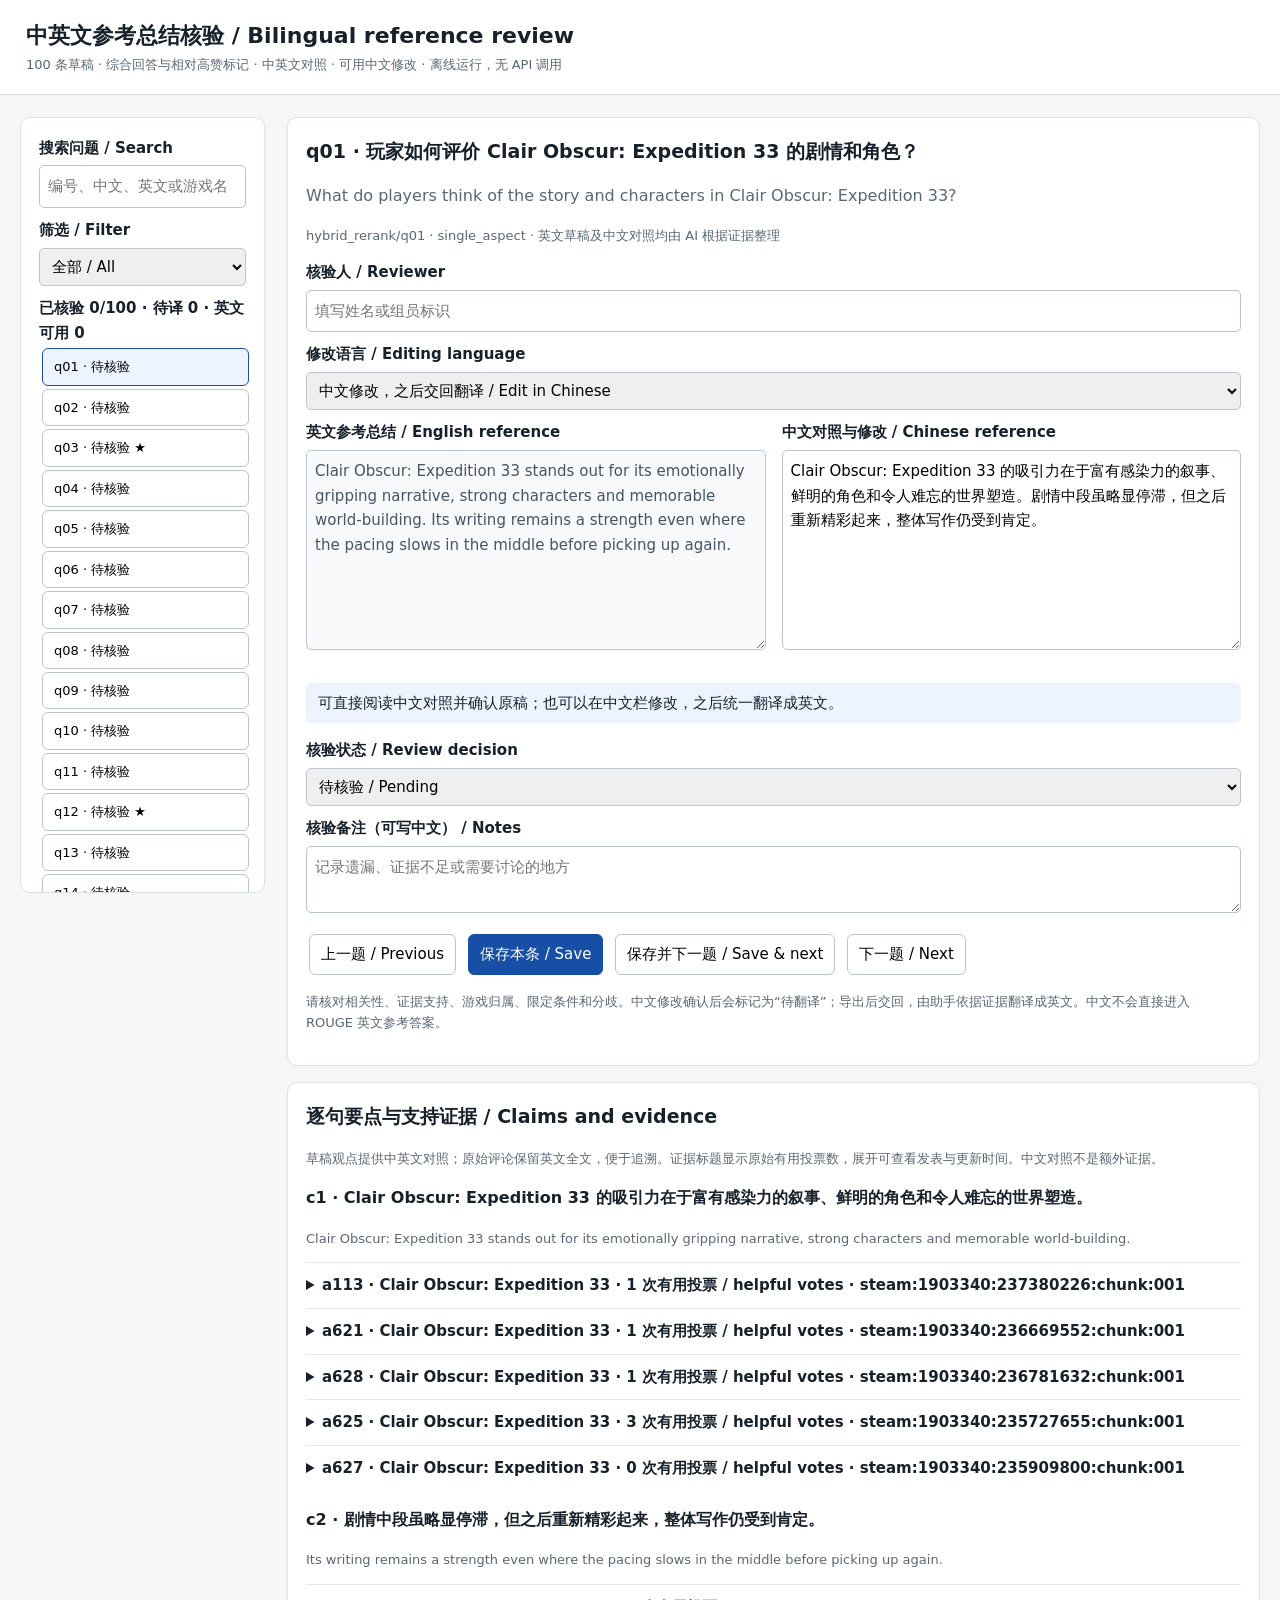
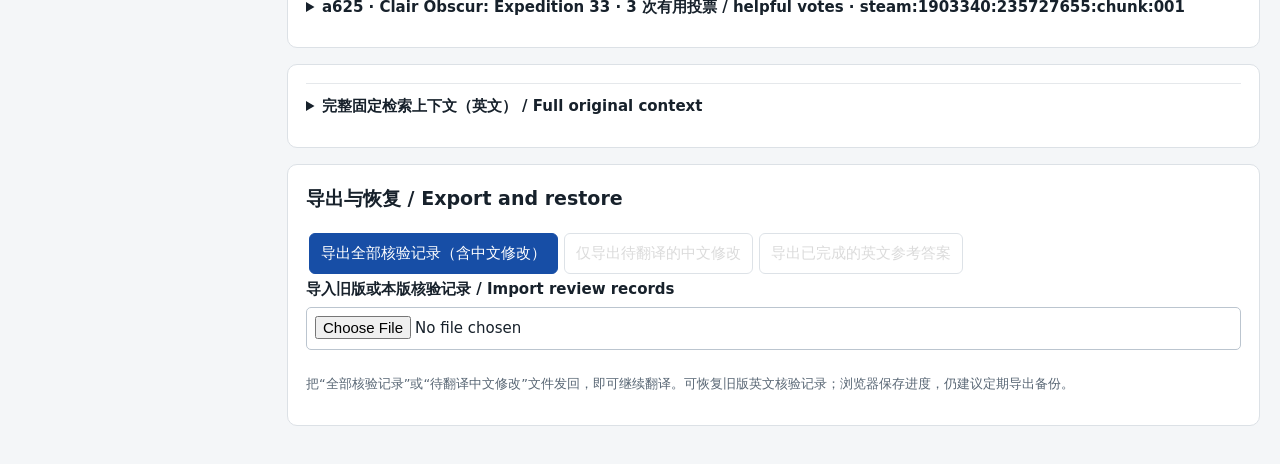
